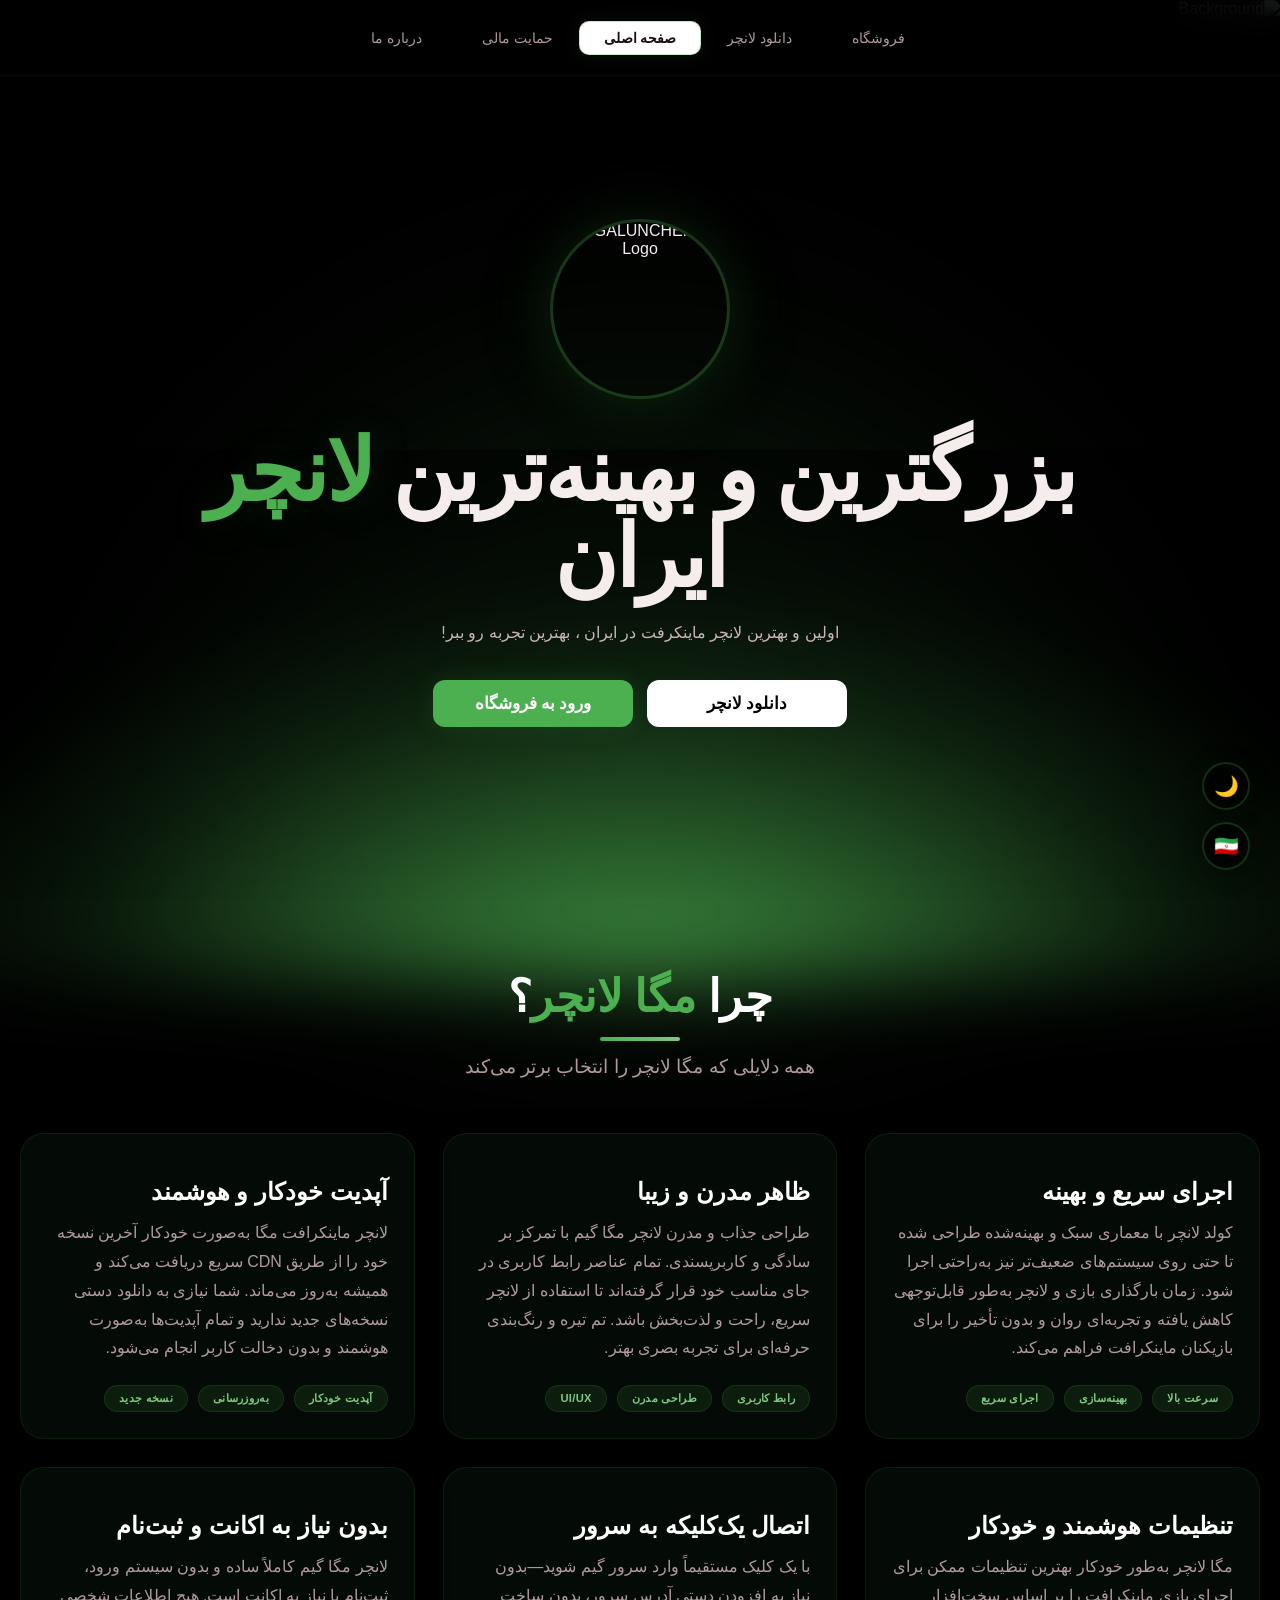
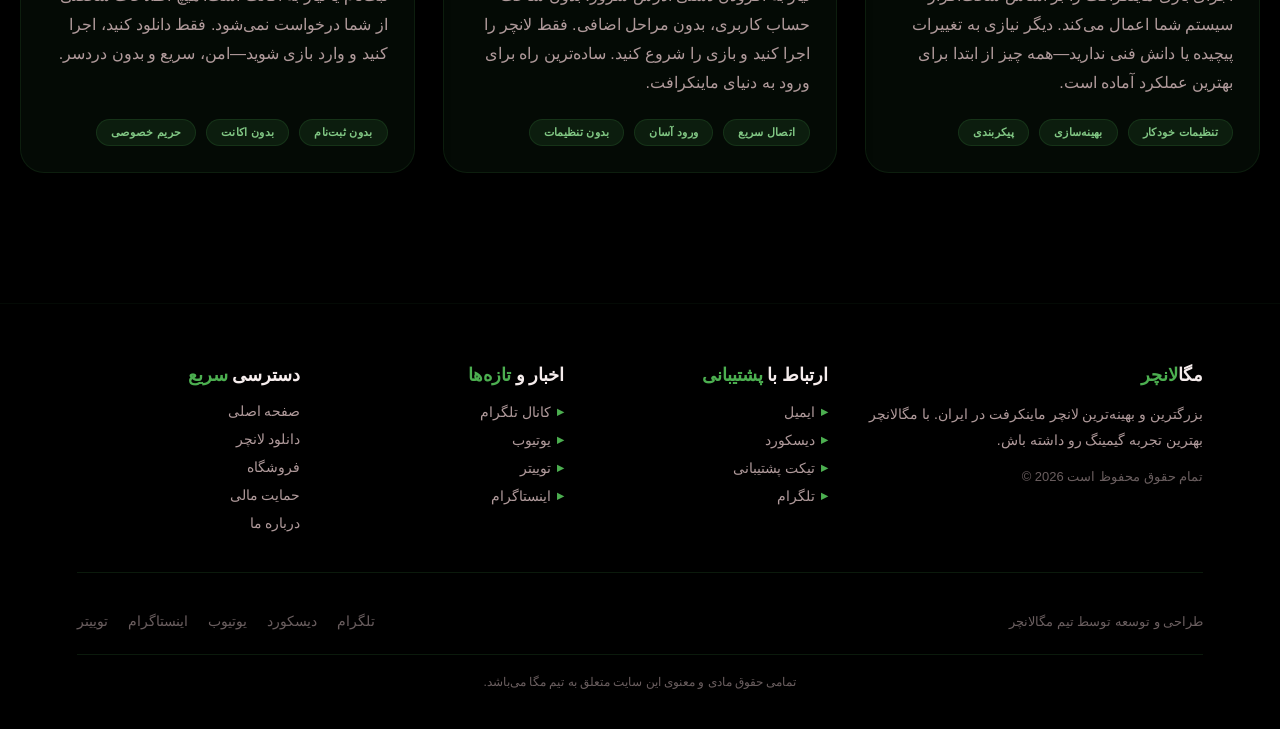
==== index.html @ af0147fc "Update index.html" ====
<!DOCTYPE html>
<html lang="fa" dir="rtl">
<head>
    <meta charset="UTF-8" />
    <meta name="viewport" content="width=device-width, initial-scale=1.0" />
    <title>MEGALUNCHER | بهترین لانچر ماینکرفت</title>
    
    <!-- Favicon -->
    <link rel="icon" href="https://uploadkon.ir/uploads/c79125_26MEGALOGO.jpg" type="image/jpeg" />
    <link rel="shortcut icon" href="https://uploadkon.ir/uploads/c79125_26MEGALOGO.jpg" type="image/jpeg" />

    <style>
        /* =========================================
           FONTS
        ========================================= */
        @font-face {
            font-family: "V1";
            src: url("./fonts/Vazirmatn-Black.ttf") format("truetype");
        }
        @font-face {
            font-family: "V2";
            src: url("./fonts/Vazirmatn-Regular.ttf") format("truetype");
        }
        @font-face {
            font-family: "V3";
            src: url("./fonts/Vazirmatn-Light.ttf") format("truetype");
        }
        @font-face {
            font-family: "V4";
            src: url("./fonts/Vazirmatn-SemiBold.ttf") format("truetype");
        }

        /* =========================================
           ROOT — سبز کم رنگ
        ========================================= */
        :root {
            --main: #4CAF50;
            --main-light: #81C784;
            --main-glow: rgba(76, 175, 80, 0.4);
            --main-dark: #388E3C;
            --bg: #000000;
            --text: #f5ecec;
            --muted: #b09a9b;
            --navbar-bg: rgba(0, 0, 0, .7);
            --modal-bg: rgba(0, 0, 0, 0.85);
            --modal-content-bg: rgba(0, 0, 0, 0.9);
            --card-bg: rgba(76, 175, 80, 0.08);
            --border-color: rgba(76, 175, 80, 0.15);
            --footer-border: rgba(76, 175, 80, 0.06);
            transition: background-color 0.5s ease, color 0.5s ease, border-color 0.5s ease;
        }

        /* =========================================
           تم روشن (Light Mode)
        ========================================= */
        body.light-mode {
            --main: #2E7D32;
            --main-light: #4CAF50;
            --main-glow: rgba(46, 125, 50, 0.2);
            --main-dark: #1B5E20;
            --bg: #f5f5f5;
            --text: #1a1a1a;
            --muted: #666666;
            --navbar-bg: rgba(255, 255, 255, 0.9);
            --modal-bg: rgba(255, 255, 255, 0.92);
            --modal-content-bg: rgba(255, 255, 255, 0.95);
            --card-bg: rgba(0, 0, 0, 0.05);
            --border-color: rgba(0, 0, 0, 0.15);
            --footer-border: rgba(0, 0, 0, 0.1);
            background-color: #f5f5f5;
        }
        body.light-mode .bg-image { opacity: 0.15; }
        body.light-mode .navbar { background: rgba(255, 255, 255, 0.9); border-bottom: 1px solid rgba(0, 0, 0, 0.1); }
        body.light-mode .navbar a { color: #333; }
        body.light-mode .navbar a:hover { color: #fff; background: #2E7D32; }
        body.light-mode .btn-home { background: #2E7D32; color: #fff; border-color: rgba(0, 0, 0, 0.2); }
        body.light-mode .btn-home:hover { background: #4CAF50; color: #fff; }
        body.light-mode .hero h1 { color: #1a1a1a; }
        body.light-mode .hero h1 span { color: #2E7D32; text-shadow: none; }
        body.light-mode .sub-slogan { color: #555; }
        body.light-mode .hero-btn.primary { background: #2E7D32; color: #fff; }
        body.light-mode .hero-btn.primary:hover { background: #4CAF50; }
        body.light-mode .hero-btn.secondary { background: #388E3C; color: #fff; }
        body.light-mode .hero-btn.secondary:hover { background: #4CAF50; }
        body.light-mode .modal-content { background: rgba(255, 255, 255, 0.95); border-color: rgba(0, 0, 0, 0.15); }
        body.light-mode .modal-close { color: #333; background: rgba(0, 0, 0, 0.05); border-color: rgba(0, 0, 0, 0.1); }
        body.light-mode .modal-close:hover { background: rgba(0, 0, 0, 0.1); color: #000; }
        body.light-mode .download-in-modal .download-title { color: #1a1a1a; }
        body.light-mode .download-in-modal .download-sub { color: #555; }
        body.light-mode .download-in-modal .btn-download { background: #2E7D32; color: #fff; border-color: rgba(0, 0, 0, 0.2); }
        body.light-mode .download-in-modal .btn-download svg { fill: #fff; }
        body.light-mode .download-in-modal .system-box { background: rgba(0, 0, 0, 0.05); border-color: rgba(0, 0, 0, 0.1); }
        body.light-mode .download-in-modal .system-box h3 { color: #1a1a1a; }
        body.light-mode .download-in-modal .system-box ul li { color: #555; border-color: rgba(0, 0, 0, 0.05); }
        body.light-mode .download-in-modal .system-box .label { color: #2E7D32; }
        body.light-mode .shop-modal .modal-content { background: rgba(255, 255, 255, 0.95); }
        body.light-mode .shop-modal .btn-back-home { background: #2E7D32; color: #fff; border-color: rgba(0, 0, 0, 0.2); }
        body.light-mode .shop-modal .btn-back-home:hover { background: #4CAF50; }
        body.light-mode .shop-modal .btn-back-home svg { fill: #fff; }
        body.light-mode .shop-in-modal .shop-header h1 { color: #1a1a1a; }
        body.light-mode .shop-in-modal .shop-header p { color: #555; }
        body.light-mode .shop-in-modal .product-card { background: rgba(0, 0, 0, 0.05); border-color: rgba(0, 0, 0, 0.1); }
        body.light-mode .shop-in-modal .product-card h2 { color: #1a1a1a; }
        body.light-mode .shop-in-modal .product-card p { color: #555; }
        body.light-mode .shop-in-modal .price strong { color: #1a1a1a; }
        body.light-mode .shop-in-modal .buy-btn { background: #2E7D32; color: #fff; }
        body.light-mode .shop-in-modal .buy-btn:hover { background: #4CAF50; }
        body.light-mode .footer { border-top-color: rgba(0, 0, 0, 0.1); }
        body.light-mode .footer-col h3 { color: #1a1a1a; }
        body.light-mode .footer-col p { color: #555; }
        body.light-mode .footer-col ul li a { color: #555; }
        body.light-mode .footer-col ul li a:hover { color: #000; }
        body.light-mode .footer-bottom p { color: #666; }
        body.light-mode .footer-social a { color: #666; }
        body.light-mode .footer-social a:hover { color: #2E7D32; }
        body.light-mode .footer-glow { opacity: 0.1; }
        body.light-mode .footer-glow::after { opacity: 0.1; }
        body.light-mode .footer-fade { display: none; }
        body.light-mode .shop-in-modal .product-tag { color: #2E7D32; background: rgba(0, 0, 0, 0.05); border-color: rgba(0, 0, 0, 0.1); }
        body.light-mode .shop-in-modal .badge { color: #2E7D32; border-color: rgba(0, 0, 0, 0.15); background: rgba(0, 0, 0, 0.05); }
        body.light-mode .shop-in-modal .badge-dot { background: #2E7D32; box-shadow: 0 0 20px rgba(46, 125, 50, 0.2); }
        body.light-mode .download-in-modal .system-box.minimum { border-right-color: rgba(0, 0, 0, 0.2); }
        body.light-mode .download-in-modal .system-box.recommended { border-left-color: #2E7D32; }
        body.light-mode .download-in-modal .system-box ul li::before { color: #2E7D32; }
        body.light-mode .download-in-modal .system-box.recommended::before { background: radial-gradient(circle at 70% 50%, rgba(46, 125, 50, 0.08) 0%, rgba(46, 125, 50, 0.03) 30%, transparent 70%); }
        body.light-mode .download-in-modal .system-box::before { background: radial-gradient(circle at 30% 50%, rgba(46, 125, 50, 0.06) 0%, rgba(46, 125, 50, 0.03) 30%, transparent 70%); }
        body.light-mode .download-in-modal .system-box::after { background: radial-gradient(circle at 50% 50%, rgba(46, 125, 50, 0.03) 0%, transparent 60%); }
        body.light-mode hr { border-top-color: rgba(0, 0, 0, 0.15) !important; }

        /* =========================================
           دکمه‌های دایره‌ای پایین سمت راست
        ========================================= */
        .floating-actions {
            position: fixed;
            bottom: 30px;
            right: 30px;
            z-index: 999;
            display: flex;
            flex-direction: column;
            gap: 12px;
            direction: ltr;
        }
        .floating-btn {
            width: 48px;
            height: 48px;
            border-radius: 50%;
            border: 2px solid rgba(76, 175, 80, 0.25);
            background: rgba(0, 0, 0, 0.75);
            backdrop-filter: blur(12px);
            color: #b09a9b;
            font-size: 20px;
            cursor: pointer;
            transition: all 0.3s ease;
            display: flex;
            align-items: center;
            justify-content: center;
            box-shadow: 0 4px 20px rgba(0, 0, 0, 0.4);
            position: relative;
        }
        .floating-btn:hover {
            transform: scale(1.12);
            border-color: var(--main);
            background: rgba(76, 175, 80, 0.15);
            color: #ffffff;
            box-shadow: 0 0 30px rgba(76, 175, 80, 0.2);
        }
        .floating-btn:active { transform: scale(0.92); }
        .floating-btn .tooltip {
            position: absolute;
            right: 58px;
            background: rgba(0, 0, 0, 0.85);
            backdrop-filter: blur(10px);
            color: #f5ecec;
            padding: 5px 14px;
            border-radius: 8px;
            font-size: 12px;
            font-family: "V2", Tahoma, Arial, sans-serif;
            white-space: nowrap;
            opacity: 0;
            pointer-events: none;
            transition: all 0.3s ease;
            border: 1px solid rgba(76, 175, 80, 0.15);
        }
        .floating-btn:hover .tooltip { opacity: 1; right: 62px; }
        .floating-btn .flag-icon { font-size: 20px; line-height: 1; }
        .floating-btn .theme-icon { font-size: 20px; line-height: 1; }

        body.light-mode .floating-btn {
            background: rgba(255, 255, 255, 0.85);
            border-color: rgba(0, 0, 0, 0.15);
            color: #333;
            box-shadow: 0 4px 20px rgba(0, 0, 0, 0.1);
        }
        body.light-mode .floating-btn:hover {
            background: rgba(0, 0, 0, 0.1);
            border-color: #2E7D32;
            color: #2E7D32;
        }
        body.light-mode .floating-btn .tooltip {
            background: rgba(255, 255, 255, 0.9);
            color: #1a1a1a;
            border-color: rgba(0, 0, 0, 0.1);
        }

        /* =========================================
           RESET
        ========================================= */
        * { box-sizing: border-box; margin: 0; padding: 0; }
        html { scroll-behavior: smooth; }

        /* =========================================
           BODY
        ========================================= */
        body {
            min-height: 100vh;
            overflow-x: hidden;
            background-color: #000000;
            color: var(--text);
            font-family: "V2", Tahoma, Arial, sans-serif;
            position: relative;
            transition: background-color 0.5s ease, color 0.5s ease;
        }

        /* =========================================
           BACKGROUND IMAGE
        ========================================= */
        .bg-image {
            position: fixed;
            top: 0;
            left: 0;
            width: 100vw;
            height: 100vh;
            z-index: -2;
            object-fit: cover;
            opacity: 0.40;
            animation: backgroundPulse 5s ease-in-out infinite;
            pointer-events: none;
            transition: opacity 0.5s ease;
        }
        @keyframes backgroundPulse {
            0% { opacity: 0.40; }
            50% { opacity: 0.52; }
            100% { opacity: 0.40; }
        }

        /* =========================================
           FOOTER GLOW
        ========================================= */
        .footer-glow {
            position: fixed;
            bottom: -80px;
            left: 50%;
            transform: translateX(-50%);
            width: 140vw;
            max-width: 1500px;
            height: 380px;
            background: radial-gradient(ellipse at 50% 100%,
                        rgba(76, 175, 80, 0.7) 0%,
                        rgba(76, 175, 80, 0.4) 30%,
                        rgba(56, 142, 60, 0.15) 55%,
                        transparent 80%);
            border-radius: 50% 50% 0 0 / 100% 100% 0 0;
            filter: blur(35px);
            pointer-events: none;
            z-index: -1;
            animation: pulseGlow 5s ease-in-out infinite alternate;
            transition: opacity 0.5s ease;
        }
        .footer-glow::after {
            content: '';
            position: absolute;
            bottom: 0;
            left: 50%;
            transform: translateX(-50%);
            width: 85%;
            height: 200%;
            background: radial-gradient(ellipse at 50% 100%,
                        rgba(76, 175, 80, 0.25) 0%,
                        transparent 70%);
            filter: blur(70px);
            border-radius: 50%;
            transition: opacity 0.5s ease;
        }
        @keyframes pulseGlow {
            0% { opacity: 0.25; transform: translateX(-50%) scale(0.9); filter: blur(35px); }
            100% { opacity: 0.65; transform: translateX(-50%) scale(1.08); filter: blur(30px); }
        }
        .footer-fade {
            position: fixed;
            bottom: 0;
            left: 0;
            right: 0;
            height: 50vh;
            background: linear-gradient(to top, rgba(0, 0, 0, 0) 0%, rgba(0, 0, 0, 0.5) 100%);
            pointer-events: none;
            z-index: -1;
            transition: opacity 0.5s ease;
        }

        /* =========================================
           NAVBAR
        ========================================= */
        .navbar {
            position: fixed;
            top: 0;
            left: 0;
            right: 0;
            z-index: 20;
            height: 76px;
            display: flex;
            align-items: center;
            justify-content: space-between;
            padding: 0 6%;
            background: rgba(0, 0, 0, .7);
            backdrop-filter: blur(18px);
            border-bottom: 1px solid rgba(76, 175, 80, .08);
            transition: background-color 0.5s ease, border-color 0.5s ease;
        }
        .nav-logo {
            display: flex;
            align-items: center;
            gap: 10px;
            flex: 0 0 auto;
        }
        .nav-logo img {
            height: 40px;
            width: 40px;
            border-radius: 50%;
            object-fit: cover;
            border: 2px solid rgba(76, 175, 80, 0.3);
        }
        .nav-logo span {
            color: #f5ecec;
            font-family: "V1", Tahoma, Arial, sans-serif;
            font-size: 18px;
            font-weight: 700;
            transition: color 0.5s ease;
        }
        .nav-logo span span { color: var(--main); }
        body.light-mode .nav-logo span { color: #1a1a1a; }

        .nav-left {
            display: flex;
            gap: 28px;
            align-items: center;
            flex: 1;
            justify-content: flex-end;
        }
        .nav-left a {
            color: #b09a9b;
            text-decoration: none;
            font-size: 14px;
            font-family: "V1", Tahoma, Arial, sans-serif;
            font-weight: 500;
            transition: .3s ease;
            padding: 8px 16px;
            border-radius: 10px;
            cursor: pointer;
        }
        .nav-left a:hover {
            color: #1a0f10;
            background: #ffffff;
            box-shadow: 0 0 25px rgba(76, 175, 80, .2);
        }
        .nav-center {
            display: flex;
            justify-content: center;
            flex: 0 1 auto;
            margin: 0 10px;
        }
        .btn-home {
            padding: 8px 24px;
            border-radius: 10px;
            background: #ffffff;
            border: 1px solid rgba(76, 175, 80, .3);
            color: #1a0f10;
            font-family: "V2", Tahoma, Arial, sans-serif;
            font-size: 14px;
            font-weight: 700;
            text-decoration: none;
            transition: .3s ease;
            box-shadow: 0 0 20px rgba(76, 175, 80, .1);
            cursor: pointer;
        }
        .btn-home:hover {
            box-shadow: 0 0 35px rgba(76, 175, 80, .25);
            background: #f5f0f0;
            transform: translateY(-1px);
        }
        .nav-right {
            display: flex;
            gap: 28px;
            align-items: center;
            flex: 1;
            justify-content: flex-start;
        }
        .nav-right a {
            color: #b09a9b;
            text-decoration: none;
            font-size: 14px;
            font-family: "V1", Tahoma, Arial, sans-serif;
            font-weight: 500;
            transition: .3s ease;
            padding: 8px 16px;
            border-radius: 10px;
            cursor: pointer;
        }
        .nav-right a:hover {
            color: #1a0f10;
            background: #ffffff;
            box-shadow: 0 0 25px rgba(76, 175, 80, .2);
        }

        /* =========================================
           HERO
        ========================================= */
        .hero {
            min-height: 100vh;
            display: flex;
            align-items: center;
            justify-content: center;
            text-align: center;
            padding: 125px 20px 80px;
            position: relative;
            z-index: 1;
        }
        .hero-content {
            max-width: 920px;
            animation: heroIn .9s ease both;
        }
        @keyframes heroIn {
            from { opacity: 0; transform: translateY(25px); }
            to { opacity: 1; transform: translateY(0); }
        }
        .hero-logo {
            display: block;
            margin: 0 auto 30px;
            width: 180px;
            height: 180px;
            border-radius: 50%;
            object-fit: cover;
            border: 3px solid rgba(76, 175, 80, 0.3);
            box-shadow: 0 0 60px rgba(76, 175, 80, 0.15), 0 0 120px rgba(76, 175, 80, 0.05);
            transition: transform 0.5s ease, box-shadow 0.5s ease, border-color 0.5s ease;
            background: transparent;
        }
        .hero-logo:hover {
            transform: scale(1.05);
            box-shadow: 0 0 80px rgba(76, 175, 80, 0.25), 0 0 150px rgba(76, 175, 80, 0.1);
            border-color: rgba(76, 175, 80, 0.6);
        }
        body.light-mode .hero-logo {
            border-color: rgba(46, 125, 50, 0.3);
            box-shadow: 0 0 60px rgba(46, 125, 50, 0.1), 0 0 120px rgba(46, 125, 50, 0.03);
        }
        body.light-mode .hero-logo:hover {
            border-color: rgba(46, 125, 50, 0.6);
            box-shadow: 0 0 80px rgba(46, 125, 50, 0.2), 0 0 150px rgba(46, 125, 50, 0.08);
        }
        .hero h1 {
            font-size: clamp(42px, 7vw, 86px);
            line-height: 1;
            font-weight: 900;
            letter-spacing: -2px;
            margin-bottom: 22px;
            font-family: "V1";
            color: #f5ecec;
            transition: color 0.5s ease;
        }
        .hero h1 span {
            color: var(--main);
            text-shadow: 0 0 45px rgba(76, 175, 80, .15);
            transition: color 0.5s ease, text-shadow 0.5s ease;
        }
        .sub-slogan {
            color: #c9b5b6;
            font-size: 16px;
            margin-bottom: 38px;
            font-family: "V2", Tahoma, Arial, sans-serif;
            transition: color 0.5s ease;
        }
        .hero-buttons {
            display: flex;
            justify-content: center;
            align-items: center;
            gap: 14px;
            margin-top: 5px;
            flex-wrap: wrap;
        }
        .hero-btn {
            display: inline-flex;
            align-items: center;
            justify-content: center;
            min-width: 200px;
            padding: 13px 25px;
            border-radius: 12px;
            text-decoration: none;
            font-family: "V1";
            font-size: 17px;
            font-weight: 600;
            transition: .3s ease;
            cursor: pointer;
            border: none;
        }
        .hero-btn:active { transform: scale(0.94); }
        .hero-btn.primary {
            background: #ffffff;
            color: #000000;
            transition: background 0.3s ease, color 0.3s ease;
        }
        .hero-btn.primary:hover {
            background: #f5f0f0;
            box-shadow: 0 8px 30px rgba(255, 255, 255, .15);
        }
        .hero-btn.secondary {
            background: var(--main);
            color: #ffffff;
            box-shadow: 0 0 25px rgba(76, 175, 80, .15);
            transition: background 0.3s ease, color 0.3s ease;
        }
        .hero-btn.secondary:hover {
            background: var(--main-light);
            box-shadow: 0 8px 35px rgba(76, 175, 80, .25);
        }

        /* ============================================================
           چرا مگا لانچر؟
        ============================================================ */
        .mega-reasons-section {
            padding: 70px 20px 90px;
            background: transparent;
            position: relative;
            z-index: 1;
        }
        .mega-reasons-container {
            max-width: 1280px;
            margin: 0 auto;
        }
        .mega-reasons-header {
            text-align: center;
            margin-bottom: 55px;
        }
        .mega-reasons-header h2 {
            font-size: 2.8rem;
            font-weight: 700;
            color: #ffffff;
            letter-spacing: -0.5px;
            font-family: "V1", Tahoma, Arial, sans-serif;
            transition: color 0.5s ease;
        }
        .mega-reasons-header h2 span {
            color: var(--main);
            transition: color 0.5s ease;
        }
        .mega-reasons-header h2::after {
            content: '';
            display: block;
            width: 80px;
            height: 4px;
            background: linear-gradient(90deg, var(--main), var(--main-light));
            margin: 14px auto 0;
            border-radius: 4px;
        }
        .mega-reasons-header p {
            font-size: 1.2rem;
            color: var(--muted);
            margin-top: 14px;
            font-family: "V2", Tahoma, Arial, sans-serif;
            transition: color 0.5s ease;
        }
        .mega-reasons-grid {
            display: grid;
            grid-template-columns: repeat(auto-fit, minmax(300px, 1fr));
            gap: 28px;
        }
        .reason-card {
            background: rgba(76, 175, 80, 0.06);
            border-radius: 24px;
            padding: 30px 26px 26px;
            box-shadow: 0 12px 30px rgba(0, 0, 0, 0.6);
            border: 1px solid rgba(76, 175, 80, 0.12);
            transition: transform 0.25s ease, box-shadow 0.3s ease, border-color 0.3s ease, background 0.5s ease;
            display: flex;
            flex-direction: column;
            backdrop-filter: blur(10px);
        }
        .reason-card:hover {
            transform: translateY(-8px);
            box-shadow: 0 20px 44px rgba(0, 0, 0, 0.8);
            border-color: var(--main);
        }
        .card-icon {
            font-size: 2.8rem;
            margin-bottom: 6px;
            display: inline-block;
        }
        .reason-card h3 {
            font-size: 1.5rem;
            font-weight: 700;
            color: #ffffff;
            margin: 6px 0 12px;
            line-height: 1.3;
            font-family: "V1", Tahoma, Arial, sans-serif;
            transition: color 0.5s ease;
        }
        .reason-card h3 span {
            color: var(--main);
            transition: color 0.5s ease;
        }
        .reason-card p {
            font-size: 1rem;
            line-height: 1.8;
            color: var(--muted);
            margin-bottom: 18px;
            flex: 1;
            font-family: "V2", Tahoma, Arial, sans-serif;
            transition: color 0.5s ease;
        }
        .card-tags {
            display: flex;
            flex-wrap: wrap;
            gap: 10px;
            margin-top: 4px;
        }
        .card-tags span {
            background: rgba(76, 175, 80, 0.12);
            color: var(--main-light);
            font-size: 0.7rem;
            font-weight: 600;
            padding: 6px 14px;
            border-radius: 40px;
            letter-spacing: 0.3px;
            border: 1px solid rgba(76, 175, 80, 0.15);
            text-transform: uppercase;
            font-family: "V2", Tahoma, Arial, sans-serif;
            transition: background 0.5s ease, color 0.5s ease, border-color 0.5s ease;
        }
        body.light-mode .reason-card {
            background: rgba(0, 0, 0, 0.05);
            border-color: rgba(0, 0, 0, 0.1);
        }
        body.light-mode .reason-card h3 { color: #1a1a1a; }
        body.light-mode .reason-card p { color: #555; }
        body.light-mode .mega-reasons-header h2 { color: #1a1a1a; }
        body.light-mode .card-tags span {
            background: rgba(0, 0, 0, 0.08);
            color: #333;
            border-color: rgba(0, 0, 0, 0.1);
        }

        /* =========================================
           مودال دانلود
        ========================================= */
        .modal-overlay {
            display: none;
            position: fixed;
            top: 0;
            left: 0;
            right: 0;
            bottom: 0;
            background: rgba(0, 0, 0, 0.85);
            backdrop-filter: blur(12px);
            z-index: 100;
            align-items: center;
            justify-content: center;
            padding: 20px;
            animation: modalFade .3s ease;
            transition: background 0.5s ease;
        }
        .modal-overlay.active { display: flex; }
        @keyframes modalFade {
            from { opacity: 0; transform: scale(0.95); }
            to { opacity: 1; transform: scale(1); }
        }
        .modal-content {
            background: rgba(0, 0, 0, 0.9);
            border: 1px solid rgba(76, 175, 80, 0.15);
            border-radius: 24px;
            max-width: 900px;
            width: 100%;
            max-height: 90vh;
            overflow-y: auto;
            padding: 40px 35px 45px;
            position: relative;
            box-shadow: 0 30px 80px rgba(0, 0, 0, 0.8);
            transition: background 0.5s ease, border-color 0.5s ease;
        }
        .modal-content::-webkit-scrollbar { width: 4px; }
        .modal-content::-webkit-scrollbar-track { background: transparent; }
        .modal-content::-webkit-scrollbar-thumb { background: var(--main); border-radius: 10px; }
        .modal-close {
            position: absolute;
            top: 16px;
            left: 20px;
            background: rgba(76, 175, 80, 0.08);
            border: 1px solid rgba(76, 175, 80, 0.12);
            border-radius: 50%;
            width: 42px;
            height: 42px;
            display: flex;
            align-items: center;
            justify-content: center;
            cursor: pointer;
            transition: all 0.2s ease;
            color: #c9b5b6;
            font-size: 22px;
            font-family: "V1", Tahoma, Arial, sans-serif;
        }
        .modal-close:hover {
            background: rgba(76, 175, 80, 0.15);
            border-color: rgba(76, 175, 80, 0.3);
            color: #ffffff;
            transform: rotate(90deg);
        }
        .modal-close:active { transform: scale(0.9) rotate(90deg); }

        /* =========================================
           محتوای مودال دانلود
        ========================================= */
        .download-in-modal {
            width: 100%;
            display: flex;
            flex-direction: column;
            align-items: center;
            justify-content: center;
        }
        .download-in-modal .download-title {
            font-size: clamp(28px, 3.5vw, 44px);
            font-weight: 800;
            margin-bottom: 12px;
            font-family: "V1";
            color: #f5ecec;
            text-align: center;
            transition: color 0.5s ease;
        }
        .download-in-modal .download-title span {
            color: var(--main);
            transition: color 0.5s ease;
        }
        .download-in-modal .download-sub {
            color: #c9b5b6;
            font-size: 15px;
            margin-bottom: 35px;
            font-family: "V2", Tahoma, Arial, sans-serif;
            text-align: center;
            transition: color 0.5s ease;
        }
        .download-in-modal .download-btn-wrap { margin-bottom: 45px; }
        .download-in-modal .btn-download {
            display: inline-flex;
            align-items: center;
            gap: 12px;
            padding: 14px 42px;
            border-radius: 14px;
            background: #ffffff;
            border: 2px solid rgba(76, 175, 80, 0.3);
            color: #1a0f10;
            font-family: "V1";
            font-size: 17px;
            font-weight: 700;
            text-decoration: none;
            cursor: pointer;
            transition: all 0.15s ease;
            box-shadow: 0 0 40px rgba(76, 175, 80, 0.15);
        }
        .download-in-modal .btn-download:active {
            transform: scale(0.94);
            background: #e8e0e0;
            box-shadow: 0 0 20px rgba(76, 175, 80, 0.05);
        }
        .download-in-modal .btn-download svg {
            width: 20px;
            height: 20px;
            fill: #1a0f10;
            transition: fill 0.5s ease;
        }
        .download-in-modal .systems-grid {
            display: grid;
            grid-template-columns: 1fr 1fr;
            gap: 20px;
            width: 100%;
            max-width: 800px;
        }
        .download-in-modal .system-box {
            background: rgba(76, 175, 80, 0.04);
            border: 1px solid rgba(76, 175, 80, 0.1);
            border-radius: 16px;
            padding: 24px 22px;
            backdrop-filter: blur(10px);
            cursor: default;
            transition: all 0.15s ease, background 0.5s ease, border-color 0.5s ease;
            position: relative;
            overflow: hidden;
        }
        .download-in-modal .system-box::before {
            content: '';
            position: absolute;
            top: -50%;
            left: -50%;
            width: 200%;
            height: 200%;
            background: radial-gradient(circle at 30% 50%,
                        rgba(76, 175, 80, 0.08) 0%,
                        rgba(76, 175, 80, 0.04) 30%,
                        transparent 70%);
            pointer-events: none;
            animation: lightSweep 8s ease-in-out infinite alternate;
            transition: background 0.5s ease;
        }
        .download-in-modal .system-box.recommended::before {
            background: radial-gradient(circle at 70% 50%,
                        rgba(76, 175, 80, 0.12) 0%,
                        rgba(76, 175, 80, 0.05) 30%,
                        transparent 70%);
            animation: lightSweep2 8s ease-in-out infinite alternate;
        }
        @keyframes lightSweep {
            0% { transform: translateX(-10%) translateY(-10%) scale(1); opacity: 0.5; }
            50% { transform: translateX(10%) translateY(5%) scale(1.2); opacity: 1; }
            100% { transform: translateX(-5%) translateY(-5%) scale(0.9); opacity: 0.6; }
        }
        @keyframes lightSweep2 {
            0% { transform: translateX(10%) translateY(-10%) scale(1); opacity: 0.4; }
            50% { transform: translateX(-10%) translateY(5%) scale(1.3); opacity: 1; }
            100% { transform: translateX(5%) translateY(-5%) scale(0.9); opacity: 0.5; }
        }
        .download-in-modal .system-box::after {
            content: '';
            position: absolute;
            top: -100%;
            left: -100%;
            width: 300%;
            height: 300%;
            background: radial-gradient(circle at 50% 50%,
                        rgba(76, 175, 80, 0.03) 0%,
                        transparent 60%);
            pointer-events: none;
            animation: glowOrbit 12s linear infinite;
            transition: background 0.5s ease;
        }
        @keyframes glowOrbit {
            0% { transform: rotate(0deg) scale(1); }
            50% { transform: rotate(180deg) scale(1.1); }
            100% { transform: rotate(360deg) scale(1); }
        }
        .download-in-modal .system-box:active { transform: scale(0.98); }
        .download-in-modal .system-box.minimum {
            border-right: 3px solid rgba(76, 175, 80, 0.3);
        }
        .download-in-modal .system-box.recommended {
            border-left: 3px solid var(--main);
        }
        .download-in-modal .system-box h3 {
            font-size: 16px;
            font-weight: 700;
            margin-bottom: 12px;
            color: #f0e6e6;
            font-family: "V1";
            position: relative;
            z-index: 1;
            transition: color 0.5s ease;
        }
        .download-in-modal .system-box h3 span {
            color: var(--main);
            transition: color 0.5s ease;
        }
        .download-in-modal .system-box ul {
            list-style: none;
            padding: 0;
            margin: 0;
            position: relative;
            z-index: 1;
        }
        .download-in-modal .system-box ul li {
            color: #c9b5b6;
            font-size: 13px;
            padding: 5px 0;
            border-bottom: 1px solid rgba(76, 175, 80, 0.05);
            font-family: "V2", Tahoma, Arial, sans-serif;
            display: flex;
            align-items: center;
            gap: 8px;
            transition: color 0.5s ease, border-color 0.5s ease;
        }
        .download-in-modal .system-box ul li:last-child { border-bottom: none; }
        .download-in-modal .system-box ul li::before {
            content: "•";
            color: var(--main);
            font-size: 16px;
            transition: color 0.5s ease;
        }
        .download-in-modal .system-box .label {
            font-size: 11px;
            color: var(--main);
            font-weight: 600;
            letter-spacing: 1px;
            margin-bottom: 6px;
            display: block;
            position: relative;
            z-index: 1;
            transition: color 0.5s ease;
        }

        /* =========================================
           مودال فروشگاه (تمام صفحه)
        ========================================= */
        .shop-modal .modal-overlay {
            background: rgba(0, 0, 0, 0.94);
            backdrop-filter: blur(20px);
            padding: 0;
        }
        .shop-modal .modal-content {
            max-width: 100%;
            width: 100%;
            height: 100vh;
            max-height: 100vh;
            border-radius: 0;
            border: none;
            background: rgba(0, 0, 0, 0.96);
            padding: 30px 6% 40px;
            display: flex;
            flex-direction: column;
            align-items: center;
            justify-content: center;
            box-shadow: none;
            overflow-y: auto;
            transition: background 0.5s ease;
        }
        .shop-modal .modal-content::-webkit-scrollbar { width: 4px; }
        .shop-modal .modal-content::-webkit-scrollbar-track { background: transparent; }
        .shop-modal .modal-content::-webkit-scrollbar-thumb { background: var(--main); border-radius: 10px; }
        .shop-modal .btn-back-home {
            position: fixed;
            top: 24px;
            right: 24px;
            z-index: 110;
            display: inline-flex;
            align-items: center;
            justify-content: center;
            gap: 8px;
            padding: 10px 28px;
            border-radius: 12px;
            background: #ffffff;
            border: 1px solid rgba(76, 175, 80, 0.2);
            color: #1a0f10;
            font-family: "V2", Tahoma, Arial, sans-serif;
            font-size: 14px;
            font-weight: 600;
            text-decoration: none;
            cursor: pointer;
            transition: all 0.25s ease;
            box-shadow: 0 4px 25px rgba(0, 0, 0, 0.3);
        }
        .shop-modal .btn-back-home:hover {
            transform: translateY(-2px);
            background: #f5f0f0;
            box-shadow: 0 8px 35px rgba(76, 175, 80, 0.2);
        }
        .shop-modal .btn-back-home:active { transform: scale(0.95); }
        .shop-modal .btn-back-home svg {
            width: 18px;
            height: 18px;
            fill: #1a0f10;
            transition: fill 0.5s ease;
        }
        .shop-in-modal {
            width: 100%;
            max-width: 1200px;
            display: flex;
            flex-direction: column;
            align-items: center;
            justify-content: center;
            margin: 0 auto;
            padding-top: 20px;
        }
        .shop-in-modal .shop-header {
            text-align: center;
            margin-bottom: 50px;
            width: 100%;
        }
        .shop-in-modal .shop-header .badge {
            display: inline-flex;
            align-items: center;
            gap: 8px;
            padding: 8px 20px;
            border: 1px solid rgba(76, 175, 80, 0.25);
            background: rgba(76, 175, 80, 0.08);
            border-radius: 999px;
            color: var(--main-light);
            font-family: "V2", Tahoma, Arial, sans-serif;
            font-size: 12px;
            margin-bottom: 20px;
            box-shadow: 0 0 40px rgba(76, 175, 80, 0.05);
            animation: badgeFloat 3s ease-in-out infinite;
            transition: color 0.5s ease, border-color 0.5s ease, background 0.5s ease;
        }
        .shop-in-modal .shop-header .badge-dot {
            width: 7px;
            height: 7px;
            border-radius: 50%;
            background: var(--main);
            box-shadow: 0 0 20px var(--main);
            animation: dotPulse 1.6s infinite;
            transition: background 0.5s ease, box-shadow 0.5s ease;
        }
        @keyframes badgeFloat {
            0%, 100% { transform: translateY(0); }
            50% { transform: translateY(-3px); }
        }
        @keyframes dotPulse {
            50% { opacity: .35; transform: scale(.65); }
        }
        .shop-in-modal .shop-header h1 {
            font-family: "V1", Tahoma, Arial, sans-serif;
            font-size: clamp(40px, 6vw, 72px);
            font-weight: 900;
            line-height: 1.2;
            margin-bottom: 12px;
            letter-spacing: -1px;
            transition: color 0.5s ease;
        }
        .shop-in-modal .shop-header h1 span {
            color: var(--main);
            text-shadow: 0 0 60px rgba(76, 175, 80, 0.2);
            transition: color 0.5s ease, text-shadow 0.5s ease;
        }
        .shop-in-modal .shop-header p {
            color: var(--muted);
            font-family: "V2", Tahoma, Arial, sans-serif;
            font-size: 15px;
            line-height: 2;
            transition: color 0.5s ease;
        }
        .shop-in-modal .products {
            display: grid;
            grid-template-columns: repeat(3, 1fr);
            gap: 30px;
            width: 100%;
            max-width: 1200px;
        }
        .shop-in-modal .product-card {
            position: relative;
            width: 100%;
            padding: 12px;
            overflow: hidden;
            border-radius: 28px;
            background: linear-gradient(145deg, rgba(76, 175, 80, 0.08), rgba(10, 7, 8, 0.98) 50%);
            border: 1px solid rgba(76, 175, 80, 0.12);
            box-shadow: 0 30px 80px rgba(0, 0, 0, 0.5);
            transform-style: preserve-3d;
            transition: transform .5s cubic-bezier(.2, .8, .2, 1),
                border-color .4s ease,
                box-shadow .4s ease,
                background 0.5s ease;
            animation: cardIn .9s .25s cubic-bezier(.2, .8, .2, 1) both;
        }
        .shop-in-modal .product-card:nth-child(2) { animation-delay: .35s; }
        .shop-in-modal .product-card:nth-child(3) { animation-delay: .45s; }
        @keyframes cardIn {
            from { opacity: 0; transform: translateY(45px) rotateX(6deg) scale(.95); }
            to { opacity: 1; transform: translateY(0) rotateX(0) scale(1); }
        }
        .shop-in-modal .product-card::before {
            content: "";
            position: absolute;
            width: 300px;
            height: 300px;
            top: -140px;
            right: -140px;
            border-radius: 50%;
            background: radial-gradient(circle, rgba(76, 175, 80, 0.2), transparent 70%);
            filter: blur(40px);
            opacity: .2;
            transition: .6s ease, background 0.5s ease;
        }
        .shop-in-modal .product-card::after {
            content: "";
            position: absolute;
            top: 0;
            left: -120%;
            width: 70%;
            height: 100%;
            background: linear-gradient(90deg, transparent, rgba(76, 175, 80, 0.05), transparent);
            transform: skewX(-18deg);
            transition: left .9s ease;
            pointer-events: none;
        }
        .shop-in-modal .product-card:hover {
            transform: translateY(-16px) rotateX(2deg) rotateY(-1deg);
            border-color: rgba(76, 175, 80, 0.5);
            box-shadow: 0 50px 120px rgba(0, 0, 0, 0.7),
                0 0 80px rgba(76, 175, 80, 0.08);
        }
        .shop-in-modal .product-card:hover::after { left: 140%; }
        .shop-in-modal .product-card:hover::before { opacity: .7; transform: scale(1.6); }
        .shop-in-modal .product-image {
            position: relative;
            width: 100%;
            height: 220px;
            overflow: hidden;
            border-radius: 20px;
            background: #151011;
            border: 1px solid rgba(76, 175, 80, 0.08);
        }
        .shop-in-modal .product-image::before {
            content: "";
            position: absolute;
            inset: 0;
            z-index: 2;
            pointer-events: none;
            background: linear-gradient(to bottom, transparent 50%, rgba(0, 0, 0, 0.6));
        }
        .shop-in-modal .product-image::after {
            content: "";
            position: absolute;
            top: 0;
            left: -100%;
            width: 45%;
            height: 100%;
            background: linear-gradient(90deg, transparent, rgba(76, 175, 80, 0.08), transparent);
            transform: skewX(-20deg);
            transition: .7s ease;
            z-index: 3;
        }
        .shop-in-modal .product-card:hover .product-image::after { left: 150%; }
        .shop-in-modal .product-image img {
            width: 100%;
            height: 100%;
            display: block;
            object-fit: cover;
            transition: transform .8s cubic-bezier(.2, .8, .2, 1),
                filter .5s ease;
        }
        .shop-in-modal .product-card:hover .product-image img {
            transform: scale(1.08);
            filter: brightness(1.05) saturate(1.1);
        }
        .shop-in-modal .product-tag {
            display: inline-flex;
            align-items: center;
            color: var(--main-light);
            background: rgba(76, 175, 80, 0.08);
            border: 1px solid rgba(76, 175, 80, 0.15);
            padding: 6px 14px;
            border-radius: 8px;
            font-family: "V2", Tahoma, Arial, sans-serif;
            font-size: 11px;
            margin-bottom: 14px;
            transition: .3s ease, color 0.5s ease, background 0.5s ease, border-color 0.5s ease;
        }
        .shop-in-modal .product-card:hover .product-tag {
            background: rgba(76, 175, 80, 0.15);
            border-color: rgba(76, 175, 80, 0.25);
        }
        .shop-in-modal .product-info {
            position: relative;
            z-index: 5;
            padding: 22px 12px 10px;
        }
        .shop-in-modal .product-info h2 {
            font-family: "V1", Tahoma, Arial, sans-serif;
            font-size: 26px;
            font-weight: 900;
            margin-bottom: 10px;
            transition: color 0.5s ease;
        }
        .shop-in-modal .product-info h2 span {
            color: var(--main);
            transition: .3s ease, color 0.5s ease;
        }
        .shop-in-modal .product-card:hover .product-info h2 span {
            text-shadow: 0 0 40px rgba(76, 175, 80, 0.3);
        }
        .shop-in-modal .product-info p {
            color: var(--muted);
            font-family: "V2", Tahoma, Arial, sans-serif;
            font-size: 14px;
            line-height: 2;
            min-height: 56px;
            transition: color 0.5s ease;
        }
        .shop-in-modal .product-bottom {
            display: flex;
            align-items: center;
            justify-content: space-between;
            gap: 15px;
            margin-top: 22px;
            padding-top: 18px;
            border-top: 1px solid rgba(76, 175, 80, 0.08);
            transition: border-color 0.5s ease;
        }
        .shop-in-modal .price {
            display: flex;
            flex-direction: column;
            gap: 2px;
        }
        .shop-in-modal .price small {
            color: #806e70;
            font-family: "V2", Tahoma, Arial, sans-serif;
            font-size: 11px;
            transition: color 0.5s ease;
        }
        .shop-in-modal .price strong {
            color: #f0dcdc;
            font-family: "V4", Tahoma, Arial, sans-serif;
            font-size: 24px;
            font-weight: 600;
            transition: color 0.5s ease;
        }
        .shop-in-modal .buy-btn {
            position: relative;
            overflow: hidden;
            border: none;
            cursor: pointer;
            padding: 13px 30px;
            border-radius: 12px;
            background: var(--main);
            color: #ffffff;
            font-family: "V4", Tahoma, Arial, sans-serif;
            font-size: 15px;
            font-weight: 600;
            transition: transform .25s ease,
                background .25s ease,
                box-shadow .25s ease;
            box-shadow: 0 0 30px rgba(76, 175, 80, 0.15);
        }
        .shop-in-modal .buy-btn::before {
            content: "";
            position: absolute;
            top: 0;
            left: -120%;
            width: 70%;
            height: 100%;
            background: linear-gradient(90deg, transparent, rgba(255, 255, 255, 0.2), transparent);
            transform: skewX(-20deg);
            transition: .65s ease;
        }
        .shop-in-modal .buy-btn:hover {
            transform: translateY(-3px);
            background: var(--main-light);
            box-shadow: 0 12px 40px rgba(76, 175, 80, 0.3);
        }
        .shop-in-modal .buy-btn:hover::before { left: 150%; }
        .shop-in-modal .buy-btn:active { transform: scale(.96); }

        /* =========================================
           مودال درباره ما
        ========================================= */
        .about-modal .modal-content {
            max-width: 750px;
            padding: 45px 40px 50px;
        }
        .about-in-modal {
            width: 100%;
            display: flex;
            flex-direction: column;
            align-items: center;
        }
        .about-in-modal .about-logo {
            width: 110px;
            height: 110px;
            border-radius: 50%;
            object-fit: cover;
            border: 3px solid rgba(76, 175, 80, 0.3);
            box-shadow: 0 0 50px rgba(76, 175, 80, 0.15);
            margin-bottom: 20px;
            background: transparent;
        }
        .about-in-modal h2 {
            font-family: "V1", Tahoma, Arial, sans-serif;
            font-size: 32px;
            font-weight: 800;
            color: #f5ecec;
            margin-bottom: 8px;
            transition: color 0.5s ease;
        }
        .about-in-modal h2 span {
            color: var(--main);
            transition: color 0.5s ease;
        }
        .about-in-modal .about-sub {
            color: var(--muted);
            font-size: 14px;
            font-family: "V2", Tahoma, Arial, sans-serif;
            margin-bottom: 28px;
            text-align: center;
            transition: color 0.5s ease;
        }
        .about-in-modal .about-text {
            color: var(--muted);
            font-size: 15px;
            line-height: 2.2;
            font-family: "V2", Tahoma, Arial, sans-serif;
            text-align: justify;
            margin-bottom: 30px;
            padding: 0 6px;
            transition: color 0.5s ease;
        }
        .about-in-modal .about-text strong {
            color: var(--main-light);
            font-family: "V4", Tahoma, Arial, sans-serif;
            transition: color 0.5s ease;
        }
        .about-in-modal .contact-grid {
            display: grid;
            grid-template-columns: 1fr 1fr;
            gap: 14px 28px;
            width: 100%;
            max-width: 500px;
            margin: 0 auto 10px;
            padding: 18px 20px;
            background: rgba(76, 175, 80, 0.04);
            border-radius: 18px;
            border: 1px solid rgba(76, 175, 80, 0.08);
            transition: background 0.5s ease, border-color 0.5s ease;
        }
        .about-in-modal .contact-item {
            display: flex;
            align-items: center;
            gap: 10px;
            color: var(--muted);
            font-family: "V2", Tahoma, Arial, sans-serif;
            font-size: 14px;
            padding: 6px 0;
            transition: color 0.5s ease;
        }
        .about-in-modal .contact-item .icon-box {
            display: flex;
            align-items: center;
            justify-content: center;
            width: 32px;
            height: 32px;
            min-width: 32px;
            border-radius: 50%;
            background: rgba(76, 175, 80, 0.1);
            border: 1px solid rgba(76, 175, 80, 0.15);
            color: var(--main-light);
            font-size: 15px;
            font-family: "V1", Tahoma, Arial, sans-serif;
            font-weight: 700;
            transition: background 0.5s ease, border-color 0.5s ease, color 0.5s ease;
        }
        .about-in-modal .contact-item a {
            color: var(--muted);
            text-decoration: none;
            transition: color 0.3s ease;
        }
        .about-in-modal .contact-item a:hover {
            color: var(--main-light);
        }
        body.light-mode .about-in-modal h2 { color: #1a1a1a; }
        body.light-mode .about-in-modal .about-sub { color: #555; }
        body.light-mode .about-in-modal .about-text { color: #444; }
        body.light-mode .about-in-modal .about-text strong { color: #2E7D32; }
        body.light-mode .about-in-modal .contact-grid {
            background: rgba(0, 0, 0, 0.04);
            border-color: rgba(0, 0, 0, 0.08);
        }
        body.light-mode .about-in-modal .contact-item { color: #555; }
        body.light-mode .about-in-modal .contact-item .icon-box {
            background: rgba(0, 0, 0, 0.06);
            border-color: rgba(0, 0, 0, 0.12);
            color: #2E7D32;
        }
        body.light-mode .about-in-modal .contact-item a { color: #555; }
        body.light-mode .about-in-modal .contact-item a:hover { color: #2E7D32; }

        /* =========================================
           فوتر
        ========================================= */
        .footer {
            position: relative;
            z-index: 1;
            border-top: 1px solid rgba(76, 175, 80, 0.06);
            padding: 60px 6% 40px;
            margin-top: 40px;
            transition: border-color 0.5s ease;
        }
        .footer-grid {
            display: grid;
            grid-template-columns: 1.5fr 1fr 1fr 1fr;
            gap: 40px;
            max-width: 1300px;
            margin: 0 auto;
        }
        .footer-col h3 {
            font-family: "V1";
            font-size: 18px;
            font-weight: 700;
            color: #f5ecec;
            margin-bottom: 16px;
            transition: color 0.5s ease;
        }
        .footer-col h3 span {
            color: var(--main);
            transition: color 0.5s ease;
        }
        .footer-col p {
            color: #b09a9b;
            font-size: 14px;
            line-height: 1.8;
            font-family: "V2", Tahoma, Arial, sans-serif;
            transition: color 0.5s ease;
        }
        .footer-col .brand-desc { margin-top: 10px; }
        .footer-col ul {
            list-style: none;
            padding: 0;
            margin: 0;
        }
        .footer-col ul li { margin-bottom: 10px; }
        .footer-col ul li a {
            color: #b09a9b;
            text-decoration: none;
            font-size: 14px;
            font-family: "V2", Tahoma, Arial, sans-serif;
            transition: .3s ease, color 0.5s ease;
            display: inline-flex;
            align-items: center;
            gap: 6px;
        }
        .footer-col ul li a:hover { color: #ffffff; }
        .footer-col ul li a .icon {
            color: var(--main);
            font-size: 13px;
            font-weight: 700;
            transition: color 0.5s ease;
        }
        .footer-bottom {
            display: flex;
            justify-content: space-between;
            align-items: center;
            flex-wrap: wrap;
            gap: 15px;
            max-width: 1300px;
            margin-left: auto;
            margin-right: auto;
            padding-top: 10px;
        }
        .footer-bottom p {
            color: #6a5e5f;
            font-size: 13px;
            font-family: "V2", Tahoma, Arial, sans-serif;
            transition: color 0.5s ease;
        }
        .footer-social {
            display: flex;
            gap: 20px;
        }
        .footer-social a {
            color: #6a5e5f;
            text-decoration: none;
            font-size: 14px;
            font-family: "V2", Tahoma, Arial, sans-serif;
            transition: .3s ease, color 0.5s ease;
        }
        .footer-social a:hover { color: var(--main); }
        hr {
            border: none;
            border-top: 1px solid rgba(76, 175, 80, 0.15);
            max-width: 1300px;
            transition: border-color 0.5s ease;
        }

        /* =========================================
           RESPONSIVE
        ========================================= */
        @media (max-width: 1024px) {
            .shop-in-modal .products { grid-template-columns: repeat(2, 1fr); gap: 25px; }
        }
        @media (max-width: 850px) {
            .navbar { padding: 0 3%; height: 68px; }
            .nav-logo img { height: 32px; width: 32px; }
            .nav-logo span { font-size: 14px; }
            .nav-left, .nav-right { gap: 14px; }
            .nav-left a, .nav-right a { font-size: 12px; padding: 6px 12px; }
            .btn-home { padding: 6px 16px; font-size: 12px; }
            .hero-logo { width: 140px; height: 140px; }
            .footer-glow { height: 280px; width: 120vw; }
            .modal-content { padding: 30px 20px 35px; margin: 10px; }
            .download-in-modal .systems-grid { gap: 16px; }
            .download-in-modal .system-box { padding: 20px 16px; }
            .footer-grid { grid-template-columns: 1fr 1fr; gap: 30px; }
            .shop-modal .modal-content { padding: 80px 20px 40px; }
            .shop-modal .btn-back-home { top: 18px; right: 18px; padding: 8px 20px; font-size: 13px; }
            .shop-in-modal .product-image { height: 200px; }
            .shop-in-modal .shop-header h1 { font-size: 40px; }
            .shop-in-modal .products { grid-template-columns: 1fr 1fr; gap: 20px; }
            .floating-btn { width: 42px; height: 42px; font-size: 17px; }
            .floating-btn .tooltip { font-size: 11px; padding: 4px 12px; right: 50px; }
            .floating-btn:hover .tooltip { right: 54px; }
            .floating-actions { bottom: 20px; right: 20px; gap: 10px; }
            .mega-reasons-header h2 { font-size: 2.2rem; }
            .mega-reasons-grid { grid-template-columns: repeat(2, 1fr); gap: 20px; }
            .about-in-modal .contact-grid { grid-template-columns: 1fr; gap: 8px; }
        }
        @media (max-width: 650px) {
            .navbar { padding: 0 4%; height: 60px; }
            .nav-logo img { height: 28px; width: 28px; }
            .nav-logo span { font-size: 12px; }
            .nav-left { gap: 6px; }
            .nav-right { gap: 6px; }
            .nav-left a, .nav-right a { font-size: 10px; padding: 4px 8px; }
            .btn-home { padding: 5px 12px; font-size: 10px; }
            .hero-logo { width: 120px; height: 120px; margin-bottom: 20px; }
            .hero { padding: 100px 16px 60px; }
            .hero h1 { font-size: 32px; letter-spacing: 0; }
            .sub-slogan { font-size: 13px; padding: 0 10px; }
            .hero-buttons { gap: 10px; }
            .hero-btn { min-width: 135px; padding: 12px 18px; font-size: 13px; }
            .modal-content { padding: 25px 16px 30px; border-radius: 18px; max-height: 95vh; }
            .modal-close { top: 12px; left: 14px; width: 36px; height: 36px; font-size: 18px; }
            .download-in-modal .systems-grid { grid-template-columns: 1fr; gap: 14px; }
            .download-in-modal .system-box.minimum { border-right: none; border-bottom: 3px solid rgba(76, 175, 80, 0.3); }
            .download-in-modal .system-box.recommended { border-left: none; border-bottom: 3px solid var(--main); }
            .download-in-modal .btn-download { padding: 12px 28px; font-size: 15px; }
            .download-in-modal .download-title { font-size: 24px; }
            .download-in-modal .download-sub { font-size: 13px; margin-bottom: 25px; }
            .footer-glow { height: 200px; width: 110vw; }
            .footer { padding: 40px 4% 30px; }
            .footer-grid { grid-template-columns: 1fr; gap: 25px; }
            .footer-bottom { flex-direction: column; text-align: center; }
            .shop-modal .modal-content { padding: 70px 16px 30px; }
            .shop-modal .btn-back-home { top: 14px; right: 14px; padding: 7px 16px; font-size: 12px; }
            .shop-modal .btn-back-home span { display: none; }
            .shop-in-modal .shop-header h1 { font-size: 32px; }
            .shop-in-modal .shop-header p { font-size: 13px; }
            .shop-in-modal .products { grid-template-columns: 1fr; gap: 25px; max-width: 450px; }
            .shop-in-modal .product-image { height: 200px; }
            .shop-in-modal .product-info h2 { font-size: 24px; }
            .shop-in-modal .product-info p { font-size: 13px; min-height: 44px; }
            .shop-in-modal .price strong { font-size: 20px; }
            .shop-in-modal .buy-btn { padding: 11px 22px; font-size: 14px; }
            .floating-btn { width: 38px; height: 38px; font-size: 15px; }
            .floating-btn .tooltip { font-size: 10px; padding: 3px 10px; right: 44px; }
            .floating-btn:hover .tooltip { right: 48px; }
            .floating-actions { bottom: 16px; right: 16px; gap: 8px; }
            .mega-reasons-header h2 { font-size: 1.8rem; }
            .mega-reasons-grid { grid-template-columns: 1fr; gap: 18px; }
            .reason-card { padding: 24px 18px; }
            .about-modal .modal-content { padding: 30px 18px 35px; }
            .about-in-modal h2 { font-size: 26px; }
            .about-in-modal .contact-grid { grid-template-columns: 1fr; gap: 6px; padding: 14px 16px; }
            .about-in-modal .contact-item { font-size: 13px; }
        }
        @media (max-width: 480px) {
            .nav-left a, .nav-right a { font-size: 9px; padding: 4px 6px; }
            .nav-logo img { height: 24px; width: 24px; }
            .nav-logo span { font-size: 10px; }
            .btn-home { padding: 4px 10px; font-size: 9px; }
            .nav-left { gap: 4px; }
            .nav-right { gap: 4px; }
            .hero-logo { width: 100px; height: 100px; margin-bottom: 16px; }
            .hero h1 { font-size: 26px; }
            .hero-btn { min-width: 120px; padding: 10px 14px; font-size: 12px; }
            .modal-content { padding: 20px 12px 25px; border-radius: 14px; }
            .modal-close { top: 10px; left: 10px; width: 32px; height: 32px; font-size: 16px; }
            .download-in-modal .system-box ul li { font-size: 12px; }
            .download-in-modal .btn-download { padding: 10px 22px; font-size: 14px; }
            .download-in-modal .btn-download svg { width: 18px; height: 18px; }
            .footer-glow { height: 160px; width: 100vw; }
            .shop-modal .modal-content { padding: 60px 12px 20px; }
            .shop-modal .btn-back-home { top: 12px; right: 12px; padding: 6px 14px; font-size: 11px; }
            .shop-in-modal .shop-header h1 { font-size: 28px; }
            .shop-in-modal .product-image { height: 170px; }
            .shop-in-modal .product-info h2 { font-size: 20px; }
            .shop-in-modal .product-bottom { flex-wrap: wrap; gap: 10px; }
            .shop-in-modal .price strong { font-size: 17px; }
            .shop-in-modal .buy-btn { padding: 10px 18px; font-size: 13px; }
            .floating-btn { width: 34px; height: 34px; font-size: 13px; border-width: 1.5px; }
            .floating-btn .tooltip { font-size: 9px; padding: 2px 8px; right: 38px; }
            .floating-btn:hover .tooltip { right: 42px; }
            .floating-actions { bottom: 12px; right: 12px; gap: 6px; }
            .about-in-modal h2 { font-size: 22px; }
            .about-in-modal .about-text { font-size: 14px; }
        }
    </style>
</head>

<body>

    <!-- =========================================
         BACKGROUND IMAGE
    ========================================= -->
    <img src="https://uploadkon.ir/uploads/f79e24_26bgg.png" alt="Background" class="bg-image" />

    <!-- =========================================
         FOOTER GLOW
    ========================================= -->
    <div class="footer-glow"></div>
    <div class="footer-fade"></div>

    <!-- =========================================
         NAVBAR
    ========================================= -->
    <header class="navbar">
        <div class="nav-left">
            <a href="#" id="openShopModal">فروشگاه</a>
            <a href="#" id="openDownloadModal">دانلود لانچر</a>
        </div>
        <div class="nav-center">
            <a href="#" class="btn-home">صفحه اصلی</a>
        </div>
        <div class="nav-right">
            <a href="https://reymit.ir/Megaultra" target="_blank">حمایت مالی</a>
            <a href="#" id="openAboutModal">درباره ما</a>
        </div>
    </header>

    <!-- =========================================
         دکمه‌های دایره‌ای پایین سمت راست
    ========================================= -->
    <div class="floating-actions">
        <button class="floating-btn" id="themeToggle" title="تغییر تم">
            <span class="theme-icon" id="themeIcon">🌙</span>
            <span class="tooltip" id="themeTooltip">تم</span>
        </button>
        <button class="floating-btn" id="langToggle" title="تغییر زبان">
            <span class="flag-icon" id="langIcon">🇮🇷</span>
            <span class="tooltip" id="langTooltip">فارسی</span>
        </button>
    </div>

    <!-- =========================================
         HERO
    ========================================= -->
    <main>
        <section class="hero" id="home">
            <div class="hero-content">
                <img src="https://uploadkon.ir/uploads/c79125_26MEGALOGO.jpg" alt="MEGALUNCHER Logo" class="hero-logo" />
                <h1 id="heroTitle">بزرگترین و بهینه‌ترین <span>لانچر</span> ایران</h1>
                <div class="sub-slogan" id="heroSub">اولین و بهترین لانچر ماینکرفت در ایران ، بهترین تجربه رو ببر!</div>
                <div class="hero-buttons">
                    <button id="openDownloadModalBtn" class="hero-btn primary">دانلود لانچر</button>
                    <button id="openShopModalBtn" class="hero-btn secondary">ورود به فروشگاه</button>
                </div>
            </div>
        </section>
    </main>

    <!-- ============================================================
    چرا مگا لانچر؟
    ============================================================ -->
    <section class="mega-reasons-section">
        <div class="mega-reasons-container">
            <div class="mega-reasons-header">
                <h2>چرا <span>مگا لانچر</span>؟</h2>
                <p>همه دلایلی که مگا لانچر را انتخاب برتر می‌کند</p>
            </div>
            <div class="mega-reasons-grid">
                <div class="reason-card">
                    <div class="card-icon"></div>
                    <h3>اجرای سریع و بهینه</h3>
                    <p>کولد لانچر با معماری سبک و بهینه‌شده طراحی شده تا حتی روی سیستم‌های ضعیف‌تر نیز به‌راحتی اجرا شود. زمان بارگذاری بازی و لانچر به‌طور قابل‌توجهی کاهش یافته و تجربه‌ای روان و بدون تأخیر را برای بازیکنان ماینکرافت فراهم می‌کند.</p>
                    <div class="card-tags"><span>سرعت بالا</span><span>بهینه‌سازی</span><span>اجرای سریع</span></div>
                </div>
                <div class="reason-card">
                    <div class="card-icon"></div>
                    <h3>ظاهر مدرن و زیبا</h3>
                    <p>طراحی جذاب و مدرن لانچر مگا گیم با تمرکز بر سادگی و کاربرپسندی. تمام عناصر رابط کاربری در جای مناسب خود قرار گرفته‌اند تا استفاده از لانچر سریع، راحت و لذت‌بخش باشد. تم تیره و رنگ‌بندی حرفه‌ای برای تجربه بصری بهتر.</p>
                    <div class="card-tags"><span>رابط کاربری</span><span>طراحی مدرن</span><span>UI/UX</span></div>
                </div>
                <div class="reason-card">
                    <div class="card-icon"></div>
                    <h3>آپدیت خودکار و هوشمند</h3>
                    <p>لانچر ماینکرافت مگا به‌صورت خودکار آخرین نسخه خود را از طریق CDN سریع دریافت می‌کند و همیشه به‌روز می‌ماند. شما نیازی به دانلود دستی نسخه‌های جدید ندارید و تمام آپدیت‌ها به‌صورت هوشمند و بدون دخالت کاربر انجام می‌شود.</p>
                    <div class="card-tags"><span>آپدیت خودکار</span><span>به‌روزرسانی</span><span>نسخه جدید</span></div>
                </div>
                <div class="reason-card">
                    <div class="card-icon"></div>
                    <h3>تنظیمات هوشمند و خودکار</h3>
                    <p>مگا لانچر به‌طور خودکار بهترین تنظیمات ممکن برای اجرای بازی ماینکرافت را بر اساس سخت‌افزار سیستم شما اعمال می‌کند. دیگر نیازی به تغییرات پیچیده یا دانش فنی ندارید—همه چیز از ابتدا برای بهترین عملکرد آماده است.</p>
                    <div class="card-tags"><span>تنظیمات خودکار</span><span>بهینه‌سازی</span><span>پیکربندی</span></div>
                </div>
                <div class="reason-card">
                    <div class="card-icon"></div>
                    <h3>اتصال یک‌کلیکه به سرور</h3>
                    <p>با یک کلیک مستقیماً وارد سرور گیم شوید—بدون نیاز به افزودن دستی آدرس سرور، بدون ساخت حساب کاربری، بدون مراحل اضافی. فقط لانچر را اجرا کنید و بازی را شروع کنید. ساده‌ترین راه برای ورود به دنیای ماینکرافت.</p>
                    <div class="card-tags"><span>اتصال سریع</span><span>ورود آسان</span><span>بدون تنظیمات</span></div>
                </div>
                <div class="reason-card">
                    <div class="card-icon"></div>
                    <h3>بدون نیاز به اکانت و ثبت‌نام</h3>
                    <p>لانچر مگا گیم کاملاً ساده و بدون سیستم ورود، ثبت‌نام یا نیاز به اکانت است. هیچ اطلاعات شخصی از شما درخواست نمی‌شود. فقط دانلود کنید، اجرا کنید و وارد بازی شوید—امن، سریع و بدون دردسر.</p>
                    <div class="card-tags"><span>بدون ثبت‌نام</span><span>بدون اکانت</span><span>حریم خصوصی</span></div>
                </div>
            </div>
        </div>
    </section>

    <!-- =========================================
         مودال دانلود
    ========================================= -->
    <div class="modal-overlay" id="downloadModal">
        <div class="modal-content">
            <button class="modal-close" id="closeDownloadModal">✕</button>
            <div class="download-in-modal">
                <h2 class="download-title" id="downloadTitle">دانلود <span>لانچر</span></h2>
                <p class="download-sub" id="downloadSub">آخرین نسخه مگالانچر رو همین حالا دریافت کن</p>
                <div class="download-btn-wrap">
                    <a href="#" class="btn-download" id="downloadBtn">
                        <svg viewBox="0 0 24 24"><path d="M19 9h-4V3H9v6H5l7 7 7-7zM5 18v2h14v-2H5z"/></svg>
                        <span id="downloadBtnLabel">دانلود مگالانچر</span>
                    </a>
                </div>
                <div class="systems-grid">
                    <div class="system-box minimum">
                        <span class="label" id="minLabel">▸ سیستم مورد نیاز</span>
                        <h3 id="minTitle">حداقل <span>سیستم</span></h3>
                        <ul id="minList">
                            <li>ویندوز 10 / 11 یا مک اواس 12+</li>
                            <li>پردازنده Intel Core i3 / AMD Ryzen 3</li>
                            <li>رم 4 گیگابایت</li>
                            <li>کارت گرافیک Intel HD 4000 یا معادل</li>
                            <li>فضای خالی 2 گیگابایت</li>
                        </ul>
                    </div>
                    <div class="system-box recommended">
                        <span class="label" id="recLabel">▸ سیستم پیشنهادی</span>
                        <h3 id="recTitle">بهترین <span>سیستم</span></h3>
                        <ul id="recList">
                            <li>ویندوز 11 / مک اواس 14+</li>
                            <li>پردازنده Intel Core i7 / AMD Ryzen 7</li>
                            <li>رم 16 گیگابایت</li>
                            <li>کارت گرافیک NVIDIA GTX 1660 یا بالاتر</li>
                            <li>فضای خالی 5 گیگابایت (SSD)</li>
                        </ul>
                    </div>
                </div>
            </div>
        </div>
    </div>

    <!-- =========================================
         مودال فروشگاه
    ========================================= -->
    <div class="modal-overlay shop-modal" id="shopModal">
        <div class="modal-content">
            <button class="btn-back-home" id="closeShopModalBtn">
                <svg viewBox="0 0 24 24"><path d="M15.41 7.41L14 6l-6 6 6 6 1.41-1.41L10.83 12z"/></svg>
                <span id="backHomeText">بازگشت به صفحه اصلی</span>
            </button>
            <div class="shop-in-modal">
                <div class="shop-header">
                    <div class="badge" id="shopBadge">
                        <span class="badge-dot"></span>
                        <span id="shopBadgeText">MEGA SHOP</span>
                    </div>
                    <h1 id="shopTitle">فروشگاه <span>MEGA</span></h1>
                    <p id="shopDesc">محصولات اختصاصی MEGALUNCHER را از فروشگاه ما تهیه کنید.</p>
                </div>
                <div class="products">
                    <article class="product-card">
                        <div class="product-image">
                            <img src="https://uploadkon.ir/uploads/929a25_26teamspeakk.jpg" alt="رنک ادمینی تیم اسپیک">
                        </div>
                        <div class="product-info">
                            <span class="product-tag" id="tag1">مدیریتی</span>
                            <h2 id="productTitle1">رنک <span>ادمینی</span></h2>
                            <p id="productDesc1">دسترسی کامل مدیریتی در سرور تیم‌اسپیک، کنترل کانال‌ها، کاربران و امکانات ویژه</p>
                            <div class="product-bottom">
                                <div class="price">
                                    <small id="priceLabel1">قیمت</small>
                                    <strong id="priceAmount1">۴۰,۰۰۰ تومان</strong>
                                </div>
                                <button class="buy-btn" onclick="buyRank()" id="buyBtn1">خرید رنک</button>
                            </div>
                        </div>
                    </article>
                    <article class="product-card">
                        <div class="product-image">
                            <img src="https://uploadkon.ir/uploads/929a25_26teamspeakk.jpg" alt="رنک ویژه">
                        </div>
                        <div class="product-info">
                            <span class="product-tag" id="tag2">ویژه</span>
                            <h2 id="productTitle2">رنک <span>طلایی</span></h2>
                            <p id="productDesc2">امکانات ویژه و دسترسی به کانال‌های اختصاصی، اولویت در پشتیبانی و تگ طلایی</p>
                            <div class="product-bottom">
                                <div class="price">
                                    <small id="priceLabel2">قیمت</small>
                                    <strong id="priceAmount2">۷۵,۰۰۰ تومان</strong>
                                </div>
                                <button class="buy-btn" onclick="buyRank()" id="buyBtn2">خرید رنک</button>
                            </div>
                        </div>
                    </article>
                    <article class="product-card">
                        <div class="product-image">
                            <img src="https://uploadkon.ir/uploads/929a25_26teamspeakk.jpg" alt="رنک VIP">
                        </div>
                        <div class="product-info">
                            <span class="product-tag" id="tag3">VIP</span>
                            <h2 id="productTitle3">رنک <span>الماس</span></h2>
                            <p id="productDesc3">بالاترین سطح دسترسی، مدیریت کامل، ایموجی‌های اختصاصی، بک‌گراند سفارشی و پشتیبانی ۲۴/۷</p>
                            <div class="product-bottom">
                                <div class="price">
                                    <small id="priceLabel3">قیمت</small>
                                    <strong id="priceAmount3">۱۲۰,۰۰۰ تومان</strong>
                                </div>
                                <button class="buy-btn" onclick="buyRank()" id="buyBtn3">خرید رنک</button>
                            </div>
                        </div>
                    </article>
                </div>
            </div>
        </div>
    </div>

    <!-- =========================================
         مودال درباره ما
    ========================================= -->
    <div class="modal-overlay about-modal" id="aboutModal">
        <div class="modal-content">
            <button class="modal-close" id="closeAboutModal">✕</button>
            <div class="about-in-modal">
                <img src="https://uploadkon.ir/uploads/c79125_26MEGALOGO.jpg" alt="MEGA Team Logo" class="about-logo" />
                <h2>درباره <span>تیم مگا</span></h2>
                <p class="about-sub">ما تیمی از علاقه‌مندان به بازی و فناوری هستیم</p>
                <div class="about-text">
                    <strong>تیم مگا</strong> با هدف ارائه بهترین تجربه گیمینگ به کاربران ایرانی فعالیت خود را آغاز کرد. ما با تکیه بر دانش فنی و عشق به بازی‌های ویدئویی، <strong>مگالانچر</strong> را طراحی کرده‌ایم تا بتوانید بدون دغدغه و با بالاترین کیفیت، وارد دنیای ماینکرافت شوید.<br><br>
                    تیم ما متشکل از برنامه‌نویسان، طراحان و متخصصان شبکه است که تمام تلاش خود را برای به‌روزرسانی مداوم، بهبود عملکرد و ارائه پشتیبانی سریع به کار می‌گیرند. ما به کیفیت، سرعت و امنیت کاربران خود اهمیت می‌دهیم و همواره در تلاشیم تا بهترین ابزارها را در اختیار شما قرار دهیم.
                </div>
                <div class="contact-grid">
                    <div class="contact-item">
                        <span class="icon-box">@</span>
                        <a href="mailto:support@megalauncher.ir">support@megalauncher.ir</a>
                    </div>
                    <div class="contact-item">
                        <span class="icon-box">T</span>
                        <a href="#" target="_blank">تلگرام</a>
                    </div>
                    <div class="contact-item">
                        <span class="icon-box">D</span>
                        <a href="#" target="_blank">دیسکورد</a>
                    </div>
                    <div class="contact-item">
                        <span class="icon-box">Y</span>
                        <a href="#" target="_blank">یوتیوب</a>
                    </div>
                </div>
            </div>
        </div>
    </div>

    <!-- =========================================
         فوتر
    ========================================= -->
    <footer class="footer">
        <div class="footer-grid">
            <div class="footer-col">
                <h3 id="footerBrand">مگا<span>لانچر</span></h3>
                <p class="brand-desc" id="footerDesc">بزرگترین و بهینه‌ترین لانچر ماینکرفت در ایران. با مگالانچر بهترین تجربه گیمینگ رو داشته باش.</p>
                <p style="margin-top: 12px; font-size: 13px; color: #6a5e5f;" id="footerRights">تمام حقوق محفوظ است 2026 ©</p>
            </div>
            <div class="footer-col">
                <h3 id="footerSupportTitle">ارتباط با <span>پشتیبانی</span></h3>
                <ul>
                    <li><a href="#"><span class="icon">▸</span> <span id="footerEmail">ایمیل</span></a></li>
                    <li><a href="#"><span class="icon">▸</span> <span id="footerDiscord">دیسکورد</span></a></li>
                    <li><a href="#"><span class="icon">▸</span> <span id="footerTicket">تیکت پشتیبانی</span></a></li>
                    <li><a href="#"><span class="icon">▸</span> <span id="footerTelegram">تلگرام</span></a></li>
                </ul>
            </div>
            <div class="footer-col">
                <h3 id="footerNewsTitle">اخبار و <span>تازه‌ها</span></h3>
                <ul>
                    <li><a href="#"><span class="icon">▸</span> <span id="footerChannel">کانال تلگرام</span></a></li>
                    <li><a href="#"><span class="icon">▸</span> <span id="footerYoutube">یوتیوب</span></a></li>
                    <li><a href="#"><span class="icon">▸</span> <span id="footerTwitter">توییتر</span></a></li>
                    <li><a href="#"><span class="icon">▸</span> <span id="footerInstagram">اینستاگرام</span></a></li>
                </ul>
            </div>
            <div class="footer-col">
                <h3 id="footerQuickTitle">دسترسی <span>سریع</span></h3>
                <ul>
                    <li><a href="#" id="footerHome">صفحه اصلی</a></li>
                    <li><a href="#" id="footerDownload">دانلود لانچر</a></li>
                    <li><a href="#" id="footerShop">فروشگاه</a></li>
                    <li><a href="https://reymit.ir/Megaultra" target="_blank" id="footerSupport">حمایت مالی</a></li>
                    <li><a href="#" id="footerAbout">درباره ما</a></li>
                </ul>
            </div>
        </div>
        <hr style="border: none; border-top: 1px solid rgba(76, 175, 80, 0.15); margin: 30px auto; max-width: 1300px;" />
        <div class="footer-bottom">
            <p id="footerDev">طراحی و توسعه توسط تیم مگالانچر</p>
            <div class="footer-social">
                <a href="#" id="socialTelegram">تلگرام</a>
                <a href="#" id="socialDiscord">دیسکورد</a>
                <a href="#" id="socialYoutube">یوتیوب</a>
                <a href="#" id="socialInstagram">اینستاگرام</a>
                <a href="#" id="socialTwitter">توییتر</a>
            </div>
        </div>
        <hr style="border: none; border-top: 1px solid rgba(76, 175, 80, 0.15); margin: 25px auto 0; max-width: 1300px;" />
        <p style="text-align: center; color: #6a5e5f; font-size: 12px; font-family: 'V2', Tahoma, Arial, sans-serif; margin-top: 20px;" id="footerBottomText">تمامی حقوق مادی و معنوی این سایت متعلق به تیم مگا می‌باشد.</p>
    </footer>

    <!-- =========================================
         JAVASCRIPT
    ========================================= -->
    <script>
        // =========================================
        // 1. تغییر تم (Dark / Light)
        // =========================================
        const themeToggle = document.getElementById('themeToggle');
        const themeIcon = document.getElementById('themeIcon');
        const themeTooltip = document.getElementById('themeTooltip');
        let isLightMode = false;

        themeToggle.addEventListener('click', function() {
            isLightMode = !isLightMode;
            document.body.classList.toggle('light-mode', isLightMode);
            if (isLightMode) {
                themeIcon.textContent = '☀️';
                themeTooltip.textContent = 'روشن';
            } else {
                themeIcon.textContent = '🌙';
                themeTooltip.textContent = 'تم';
            }
            localStorage.setItem('theme', isLightMode ? 'light' : 'dark');
        });

        if (localStorage.getItem('theme') === 'light') {
            isLightMode = true;
            document.body.classList.add('light-mode');
            themeIcon.textContent = '☀️';
            themeTooltip.textContent = 'روشن';
        }

        // =========================================
        // 2. تغییر زبان (فارسی / انگلیسی)
        // =========================================
        const langToggle = document.getElementById('langToggle');
        const langIcon = document.getElementById('langIcon');
        const langTooltip = document.getElementById('langTooltip');
        let isEnglish = false;

        const translations = {
            fa: {
                shop: 'فروشگاه', download: 'دانلود لانچر', home: 'صفحه اصلی', support: 'حمایت مالی', about: 'درباره ما',
                theme: 'تم', lang: 'فارسی', flag: '🇮🇷',
                heroTitle: 'بزرگترین و بهینه‌ترین <span>لانچر</span> ایران',
                heroSub: 'اولین و بهترین لانچر ماینکرفت در ایران ، بهترین تجربه رو ببر!',
                downloadBtn: 'دانلود لانچر', shopBtn: 'ورود به فروشگاه',
                downloadTitle: 'دانلود <span>لانچر</span>', downloadSub: 'آخرین نسخه مگالانچر رو همین حالا دریافت کن',
                downloadLabel: 'دانلود مگالانچر',
                minLabel: '▸ سیستم مورد نیاز', minTitle: 'حداقل <span>سیستم</span>',
                recLabel: '▸ سیستم پیشنهادی', recTitle: 'بهترین <span>سیستم</span>',
                shopBadge: 'MEGA SHOP', shopTitle: 'فروشگاه <span>MEGA</span>',
                shopDesc: 'محصولات اختصاصی MEGALUNCHER را از فروشگاه ما تهیه کنید.',
                backHome: 'بازگشت به صفحه اصلی',
                tag1: 'مدیریتی', tag2: 'ویژه', tag3: 'VIP',
                title1: 'رنک <span>ادمینی</span>', title2: 'رنک <span>طلایی</span>', title3: 'رنک <span>الماس</span>',
                desc1: 'دسترسی کامل مدیریتی در سرور تیم‌اسپیک، کنترل کانال‌ها، کاربران و امکانات ویژه',
                desc2: 'امکانات ویژه و دسترسی به کانال‌های اختصاصی، اولویت در پشتیبانی و تگ طلایی',
                desc3: 'بالاترین سطح دسترسی، مدیریت کامل، ایموجی‌های اختصاصی، بک‌گراند سفارشی و پشتیبانی ۲۴/۷',
                price: 'قیمت', buy: 'خرید رنک',
                footerBrand: 'مگا<span>لانچر</span>',
                footerDesc: 'بزرگترین و بهینه‌ترین لانچر ماینکرفت در ایران. با مگالانچر بهترین تجربه گیمینگ رو داشته باش.',
                footerRights: 'تمام حقوق محفوظ است 2026 ©',
                supportTitle: 'ارتباط با <span>پشتیبانی</span>',
                email: 'ایمیل', discord: 'دیسکورد', ticket: 'تیکت پشتیبانی', telegram: 'تلگرام',
                newsTitle: 'اخبار و <span>تازه‌ها</span>',
                channel: 'کانال تلگرام', youtube: 'یوتیوب', twitter: 'توییتر', instagram: 'اینستاگرام',
                quickTitle: 'دسترسی <span>سریع</span>',
                footerHome: 'صفحه اصلی', footerDownload: 'دانلود لانچر', footerShop: 'فروشگاه',
                footerSupport: 'حمایت مالی', footerAbout: 'درباره ما',
                footerDev: 'طراحی و توسعه توسط تیم مگالانچر',
                footerBottom: 'تمامی حقوق مادی و معنوی این سایت متعلق به تیم مگا می‌باشد.'
            },
            en: {
                shop: 'Shop', download: 'Download Launcher', home: 'Home', support: 'Support', about: 'About Us',
                theme: 'Theme', lang: 'English', flag: '🇬🇧',
                heroTitle: 'The Largest and Most Optimized <span>Launcher</span> in Iran',
                heroSub: 'The first and best Minecraft launcher in Iran, get the best experience!',
                downloadBtn: 'Download Launcher', shopBtn: 'Enter Shop',
                downloadTitle: 'Download <span>Launcher</span>', downloadSub: 'Get the latest version of MEGALUNCHER right now',
                downloadLabel: 'Download MEGALUNCHER',
                minLabel: '▸ Minimum System', minTitle: 'Minimum <span>System</span>',
                recLabel: '▸ Recommended System', recTitle: 'Best <span>System</span>',
                shopBadge: 'MEGA SHOP', shopTitle: '<span>MEGA</span> Shop',
                shopDesc: 'Get exclusive MEGALUNCHER products from our shop.',
                backHome: 'Back to Home',
                tag1: 'Admin', tag2: 'Special', tag3: 'VIP',
                title1: 'Admin <span>Rank</span>', title2: 'Golden <span>Rank</span>', title3: 'Diamond <span>Rank</span>',
                desc1: 'Full admin access on TeamSpeak server, channel control, users and special features',
                desc2: 'Special features and access to exclusive channels, priority support and golden tag',
                desc3: 'Highest access level, full management, exclusive emojis, custom background and 24/7 support',
                price: 'Price', buy: 'Buy Rank',
                footerBrand: 'MEGA<span>Launcher</span>',
                footerDesc: 'The largest and most optimized Minecraft launcher in Iran. Have the best gaming experience with MEGALauncher.',
                footerRights: 'All rights reserved 2026 ©',
                supportTitle: 'Contact <span>Support</span>',
                email: 'Email', discord: 'Discord', ticket: 'Support Ticket', telegram: 'Telegram',
                newsTitle: 'News & <span>Updates</span>',
                channel: 'Telegram Channel', youtube: 'YouTube', twitter: 'Twitter', instagram: 'Instagram',
                quickTitle: 'Quick <span>Access</span>',
                footerHome: 'Home', footerDownload: 'Download Launcher', footerShop: 'Shop',
                footerSupport: 'Support', footerAbout: 'About Us',
                footerDev: 'Designed and developed by MEGALauncher Team',
                footerBottom: 'All material and intellectual rights of this site belong to MEGA Team.'
            }
        };

        function setLanguage(lang) {
            const t = translations[lang];
            document.querySelector('.nav-left a:nth-child(1)').textContent = t.shop;
            document.querySelector('.nav-left a:nth-child(2)').textContent = t.download;
            document.querySelector('.btn-home').textContent = t.home;
            document.querySelector('.nav-right a:nth-child(1)').textContent = t.support;
            document.querySelector('.nav-right a:nth-child(2)').textContent = t.about;
            document.getElementById('heroTitle').innerHTML = t.heroTitle;
            document.getElementById('heroSub').textContent = t.heroSub;
            document.getElementById('openDownloadModalBtn').textContent = t.downloadBtn;
            document.getElementById('openShopModalBtn').textContent = t.shopBtn;
            document.getElementById('downloadTitle').innerHTML = t.downloadTitle;
            document.getElementById('downloadSub').textContent = t.downloadSub;
            document.getElementById('downloadBtnLabel').textContent = t.downloadLabel;
            document.getElementById('minLabel').textContent = t.minLabel;
            document.getElementById('minTitle').innerHTML = t.minTitle;
            document.getElementById('recLabel').textContent = t.recLabel;
            document.getElementById('recTitle').innerHTML = t.recTitle;
            document.getElementById('shopBadgeText').textContent = t.shopBadge;
            document.getElementById('shopTitle').innerHTML = t.shopTitle;
            document.getElementById('shopDesc').textContent = t.shopDesc;
            document.getElementById('backHomeText').textContent = t.backHome;
            document.getElementById('tag1').textContent = t.tag1;
            document.getElementById('tag2').textContent = t.tag2;
            document.getElementById('tag3').textContent = t.tag3;
            document.getElementById('productTitle1').innerHTML = t.title1;
            document.getElementById('productTitle2').innerHTML = t.title2;
            document.getElementById('productTitle3').innerHTML = t.title3;
            document.getElementById('productDesc1').textContent = t.desc1;
            document.getElementById('productDesc2').textContent = t.desc2;
            document.getElementById('productDesc3').textContent = t.desc3;
            document.getElementById('priceLabel1').textContent = t.price;
            document.getElementById('priceLabel2').textContent = t.price;
            document.getElementById('priceLabel3').textContent = t.price;
            document.getElementById('buyBtn1').textContent = t.buy;
            document.getElementById('buyBtn2').textContent = t.buy;
            document.getElementById('buyBtn3').textContent = t.buy;
            document.getElementById('footerBrand').innerHTML = t.footerBrand;
            document.getElementById('footerDesc').textContent = t.footerDesc;
            document.getElementById('footerRights').textContent = t.footerRights;
            document.getElementById('footerSupportTitle').innerHTML = t.supportTitle;
            document.getElementById('footerEmail').textContent = t.email;
            document.getElementById('footerDiscord').textContent = t.discord;
            document.getElementById('footerTicket').textContent = t.ticket;
            document.getElementById('footerTelegram').textContent = t.telegram;
            document.getElementById('footerNewsTitle').innerHTML = t.newsTitle;
            document.getElementById('footerChannel').textContent = t.channel;
            document.getElementById('footerYoutube').textContent = t.youtube;
            document.getElementById('footerTwitter').textContent = t.twitter;
            document.getElementById('footerInstagram').textContent = t.instagram;
            document.getElementById('footerQuickTitle').innerHTML = t.quickTitle;
            document.getElementById('footerHome').textContent = t.footerHome;
            document.getElementById('footerDownload').textContent = t.footerDownload;
            document.getElementById('footerShop').textContent = t.footerShop;
            document.getElementById('footerSupport').textContent = t.footerSupport;
            document.getElementById('footerAbout').textContent = t.footerAbout;
            document.getElementById('footerDev').textContent = t.footerDev;
            document.getElementById('footerBottomText').textContent = t.footerBottom;
            document.getElementById('socialTelegram').textContent = t.telegram;
            document.getElementById('socialDiscord').textContent = t.discord;
            document.getElementById('socialYoutube').textContent = t.youtube;
            document.getElementById('socialInstagram').textContent = t.instagram;
            document.getElementById('socialTwitter').textContent = t.twitter;
            document.getElementById('themeTooltip').textContent = t.theme;
            document.getElementById('langTooltip').textContent = t.lang;
            document.getElementById('langIcon').textContent = t.flag;
            localStorage.setItem('language', lang);
        }

        langToggle.addEventListener('click', function() {
            isEnglish = !isEnglish;
            const lang = isEnglish ? 'en' : 'fa';
            setLanguage(lang);
            langIcon.textContent = isEnglish ? '🇬🇧' : '🇮🇷';
            langTooltip.textContent = isEnglish ? 'English' : 'فارسی';
        });

        const savedLang = localStorage.getItem('language');
        if (savedLang === 'en') {
            isEnglish = true;
            setLanguage('en');
            langIcon.textContent = '🇬🇧';
            langTooltip.textContent = 'English';
        }

        // =========================================
        // 3. مودال دانلود
        // =========================================
        const downloadModal = document.getElementById('downloadModal');
        const openDownloadBtn = document.getElementById('openDownloadModalBtn');
        const openDownloadNav = document.getElementById('openDownloadModal');
        const closeDownloadBtn = document.getElementById('closeDownloadModal');

        function openDownloadModalFn() {
            downloadModal.classList.add('active');
            document.body.style.overflow = 'hidden';
        }

        function closeDownloadModalFn() {
            downloadModal.classList.remove('active');
            document.body.style.overflow = '';
        }

        openDownloadBtn.addEventListener('click', openDownloadModalFn);
        openDownloadNav.addEventListener('click', function(e) { e.preventDefault();
            openDownloadModalFn(); });
        closeDownloadBtn.addEventListener('click', closeDownloadModalFn);
        downloadModal.addEventListener('click', function(e) { if (e.target === downloadModal) closeDownloadModalFn(); });

        // =========================================
        // 4. مودال فروشگاه
        // =========================================
        const shopModal = document.getElementById('shopModal');
        const openShopBtn = document.getElementById('openShopModalBtn');
        const openShopNav = document.getElementById('openShopModal');
        const closeShopBtn = document.getElementById('closeShopModalBtn');

        function openShopModalFn() {
            shopModal.classList.add('active');
            document.body.style.overflow = 'hidden';
        }

        function closeShopModalFn() {
            shopModal.classList.remove('active');
            document.body.style.overflow = '';
        }

        openShopBtn.addEventListener('click', openShopModalFn);
        openShopNav.addEventListener('click', function(e) { e.preventDefault();
            openShopModalFn(); });
        closeShopBtn.addEventListener('click', closeShopModalFn);
        shopModal.addEventListener('click', function(e) { if (e.target === shopModal) closeShopModalFn(); });

        // =========================================
        // 5. مودال درباره ما
        // =========================================
        const aboutModal = document.getElementById('aboutModal');
        const openAboutNav = document.getElementById('openAboutModal');
        const closeAboutBtn = document.getElementById('closeAboutModal');

        function openAboutModalFn() {
            aboutModal.classList.add('active');
            document.body.style.overflow = 'hidden';
        }

        function closeAboutModalFn() {
            aboutModal.classList.remove('active');
            document.body.style.overflow = '';
        }

        openAboutNav.addEventListener('click', function(e) { e.preventDefault();
            openAboutModalFn(); });
        closeAboutBtn.addEventListener('click', closeAboutModalFn);
        aboutModal.addEventListener('click', function(e) { if (e.target === aboutModal) closeAboutModalFn(); });

        // =========================================
        // 6. بستن با Escape
        // =========================================
        document.addEventListener('keydown', function(e) {
            if (e.key === 'Escape') {
                if (downloadModal.classList.contains('active')) closeDownloadModalFn();
                if (shopModal.classList.contains('active')) closeShopModalFn();
                if (aboutModal.classList.contains('active')) closeAboutModalFn();
            }
        });

        // =========================================
        // 7. دکمه خرید
        // =========================================
        function buyRank() {
            const button = event.target;
            const originalText = button.innerHTML;
            button.innerHTML = "در حال انتقال...";
            button.style.pointerEvents = "none";
            setTimeout(() => {
                button.innerHTML = originalText;
                button.style.pointerEvents = "auto";
                alert("سیستم خرید هنوز متصل نشده است.");
            }, 900);
        }

        // =========================================
        // 8. افکت 3D کارت‌های فروشگاه
        // =========================================
        const cards = document.querySelectorAll('.shop-in-modal .product-card');
        if (window.innerWidth > 700) {
            cards.forEach(card => {
                card.addEventListener("mousemove", (e) => {
                    const rect = card.getBoundingClientRect();
                    const x = e.clientX - rect.left;
                    const y = e.clientY - rect.top;
                    const rotateY = ((x / rect.width) - .5) * 6;
                    const rotateX = ((y / rect.height) - .5) * -6;
                    card.style.transform =
                        `translateY(-16px) rotateX(${rotateX}deg) rotateY(${rotateY}deg)`;
                });
                card.addEventListener("mouseleave", () => {
                    card.style.transform = "translateY(0) rotateX(0) rotateY(0)";
                });
            });
        }
    </script>

</body>
</html>
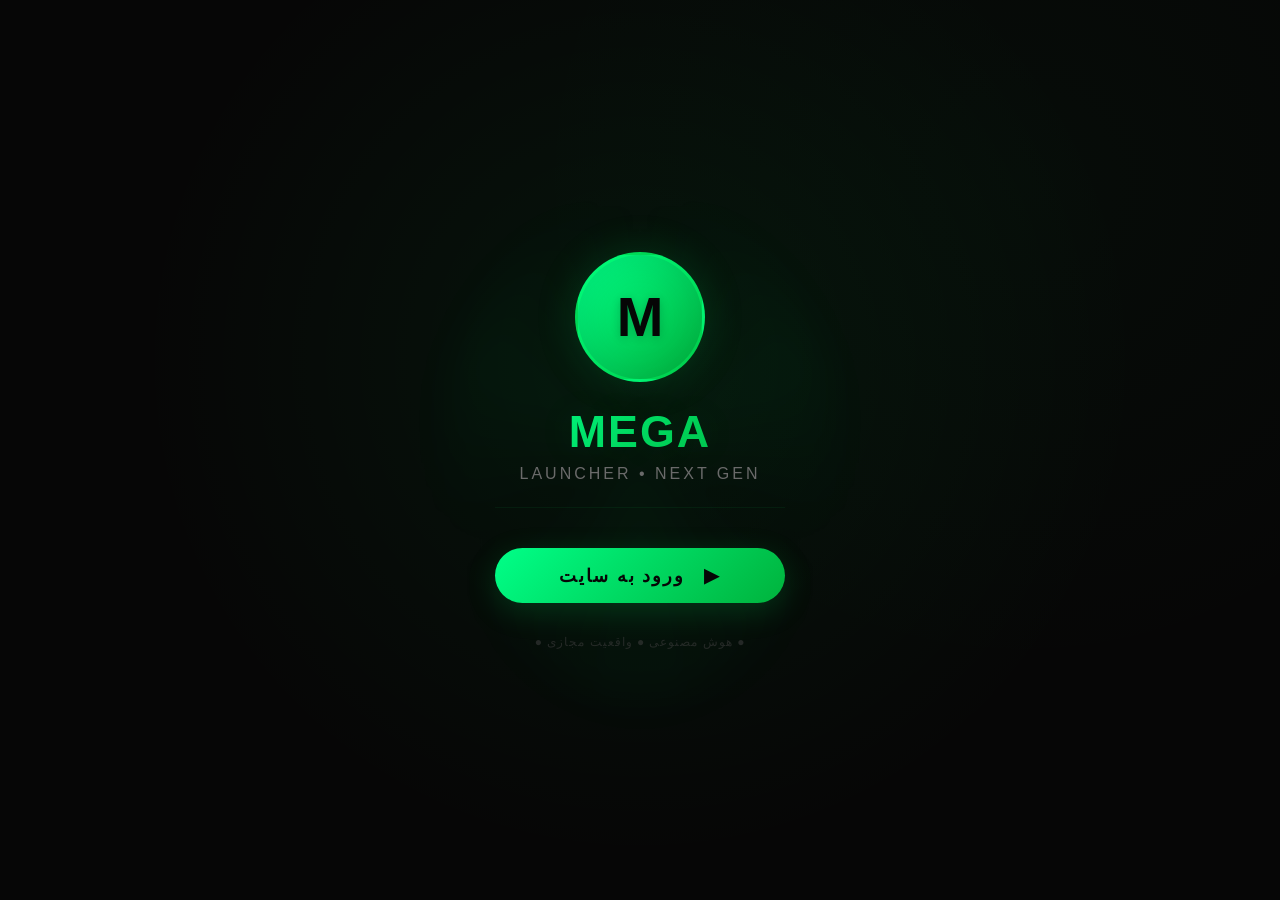
==== commit 29a397d6: "Update index.html" ====
--- a/index.html
+++ b/index.html
@@ -1,2210 +1,633 @@
-
 <!DOCTYPE html>
 <html lang="fa" dir="rtl">
 <head>
-    <meta charset="UTF-8" />
-    <meta name="viewport" content="width=device-width, initial-scale=1.0" />
-    <title>MEGALUNCHER | بهترین لانچر ماینکرفت</title>
-    
-    <!-- Favicon -->
-    <link rel="icon" href="https://uploadkon.ir/uploads/c79125_26MEGALOGO.jpg" type="image/jpeg" />
-    <link rel="shortcut icon" href="https://uploadkon.ir/uploads/c79125_26MEGALOGO.jpg" type="image/jpeg" />
-
+    <meta charset="UTF-8">
+    <meta name="viewport" content="width=device-width, initial-scale=1.0">
+    <title>مگا لانچر - در حال بروزرسانی</title>
     <style>
-        /* =========================================
-           FONTS
-        ========================================= */
-        @font-face {
-            font-family: "V1";
-            src: url("./fonts/Vazirmatn-Black.ttf") format("truetype");
-        }
-        @font-face {
-            font-family: "V2";
-            src: url("./fonts/Vazirmatn-Regular.ttf") format("truetype");
-        }
-        @font-face {
-            font-family: "V3";
-            src: url("./fonts/Vazirmatn-Light.ttf") format("truetype");
-        }
-        @font-face {
-            font-family: "V4";
-            src: url("./fonts/Vazirmatn-SemiBold.ttf") format("truetype");
-        }
-
-        /* =========================================
-           ROOT — سبز کم رنگ
-        ========================================= */
-        :root {
-            --main: #4CAF50;
-            --main-light: #81C784;
-            --main-glow: rgba(76, 175, 80, 0.4);
-            --main-dark: #388E3C;
-            --bg: #000000;
-            --text: #f5ecec;
-            --muted: #b09a9b;
-            --navbar-bg: rgba(0, 0, 0, .7);
-            --modal-bg: rgba(0, 0, 0, 0.85);
-            --modal-content-bg: rgba(0, 0, 0, 0.9);
-            --card-bg: rgba(76, 175, 80, 0.08);
-            --border-color: rgba(76, 175, 80, 0.15);
-            --footer-border: rgba(76, 175, 80, 0.06);
-            transition: background-color 0.5s ease, color 0.5s ease, border-color 0.5s ease;
-        }
-
-        /* =========================================
-           تم روشن (Light Mode)
-        ========================================= */
-        body.light-mode {
-            --main: #2E7D32;
-            --main-light: #4CAF50;
-            --main-glow: rgba(46, 125, 50, 0.2);
-            --main-dark: #1B5E20;
-            --bg: #f5f5f5;
-            --text: #1a1a1a;
-            --muted: #666666;
-            --navbar-bg: rgba(255, 255, 255, 0.9);
-            --modal-bg: rgba(255, 255, 255, 0.92);
-            --modal-content-bg: rgba(255, 255, 255, 0.95);
-            --card-bg: rgba(0, 0, 0, 0.05);
-            --border-color: rgba(0, 0, 0, 0.15);
-            --footer-border: rgba(0, 0, 0, 0.1);
-            background-color: #f5f5f5;
-        }
-        body.light-mode .bg-image { opacity: 0.15; }
-        body.light-mode .navbar { background: rgba(255, 255, 255, 0.9); border-bottom: 1px solid rgba(0, 0, 0, 0.1); }
-        body.light-mode .navbar a { color: #333; }
-        body.light-mode .navbar a:hover { color: #fff; background: #2E7D32; }
-        body.light-mode .btn-home { background: #2E7D32; color: #fff; border-color: rgba(0, 0, 0, 0.2); }
-        body.light-mode .btn-home:hover { background: #4CAF50; color: #fff; }
-        body.light-mode .hero h1 { color: #1a1a1a; }
-        body.light-mode .hero h1 span { color: #2E7D32; text-shadow: none; }
-        body.light-mode .sub-slogan { color: #555; }
-        body.light-mode .hero-btn.primary { background: #2E7D32; color: #fff; }
-        body.light-mode .hero-btn.primary:hover { background: #4CAF50; }
-        body.light-mode .hero-btn.secondary { background: #388E3C; color: #fff; }
-        body.light-mode .hero-btn.secondary:hover { background: #4CAF50; }
-        body.light-mode .modal-content { background: rgba(255, 255, 255, 0.95); border-color: rgba(0, 0, 0, 0.15); }
-        body.light-mode .modal-close { color: #333; background: rgba(0, 0, 0, 0.05); border-color: rgba(0, 0, 0, 0.1); }
-        body.light-mode .modal-close:hover { background: rgba(0, 0, 0, 0.1); color: #000; }
-        body.light-mode .download-in-modal .download-title { color: #1a1a1a; }
-        body.light-mode .download-in-modal .download-sub { color: #555; }
-        body.light-mode .download-in-modal .btn-download { background: #2E7D32; color: #fff; border-color: rgba(0, 0, 0, 0.2); }
-        body.light-mode .download-in-modal .btn-download svg { fill: #fff; }
-        body.light-mode .download-in-modal .system-box { background: rgba(0, 0, 0, 0.05); border-color: rgba(0, 0, 0, 0.1); }
-        body.light-mode .download-in-modal .system-box h3 { color: #1a1a1a; }
-        body.light-mode .download-in-modal .system-box ul li { color: #555; border-color: rgba(0, 0, 0, 0.05); }
-        body.light-mode .download-in-modal .system-box .label { color: #2E7D32; }
-        body.light-mode .shop-modal .modal-content { background: rgba(255, 255, 255, 0.95); }
-        body.light-mode .shop-modal .btn-back-home { background: #2E7D32; color: #fff; border-color: rgba(0, 0, 0, 0.2); }
-        body.light-mode .shop-modal .btn-back-home:hover { background: #4CAF50; }
-        body.light-mode .shop-modal .btn-back-home svg { fill: #fff; }
-        body.light-mode .shop-in-modal .shop-header h1 { color: #1a1a1a; }
-        body.light-mode .shop-in-modal .shop-header p { color: #555; }
-        body.light-mode .shop-in-modal .product-card { background: rgba(0, 0, 0, 0.05); border-color: rgba(0, 0, 0, 0.1); }
-        body.light-mode .shop-in-modal .product-card h2 { color: #1a1a1a; }
-        body.light-mode .shop-in-modal .product-card p { color: #555; }
-        body.light-mode .shop-in-modal .price strong { color: #1a1a1a; }
-        body.light-mode .shop-in-modal .buy-btn { background: #2E7D32; color: #fff; }
-        body.light-mode .shop-in-modal .buy-btn:hover { background: #4CAF50; }
-        body.light-mode .footer { border-top-color: rgba(0, 0, 0, 0.1); }
-        body.light-mode .footer-col h3 { color: #1a1a1a; }
-        body.light-mode .footer-col p { color: #555; }
-        body.light-mode .footer-col ul li a { color: #555; }
-        body.light-mode .footer-col ul li a:hover { color: #000; }
-        body.light-mode .footer-bottom p { color: #666; }
-        body.light-mode .footer-social a { color: #666; }
-        body.light-mode .footer-social a:hover { color: #2E7D32; }
-        body.light-mode .footer-glow { opacity: 0.1; }
-        body.light-mode .footer-glow::after { opacity: 0.1; }
-        body.light-mode .footer-fade { display: none; }
-        body.light-mode .shop-in-modal .product-tag { color: #2E7D32; background: rgba(0, 0, 0, 0.05); border-color: rgba(0, 0, 0, 0.1); }
-        body.light-mode .shop-in-modal .badge { color: #2E7D32; border-color: rgba(0, 0, 0, 0.15); background: rgba(0, 0, 0, 0.05); }
-        body.light-mode .shop-in-modal .badge-dot { background: #2E7D32; box-shadow: 0 0 20px rgba(46, 125, 50, 0.2); }
-        body.light-mode .download-in-modal .system-box.minimum { border-right-color: rgba(0, 0, 0, 0.2); }
-        body.light-mode .download-in-modal .system-box.recommended { border-left-color: #2E7D32; }
-        body.light-mode .download-in-modal .system-box ul li::before { color: #2E7D32; }
-        body.light-mode .download-in-modal .system-box.recommended::before { background: radial-gradient(circle at 70% 50%, rgba(46, 125, 50, 0.08) 0%, rgba(46, 125, 50, 0.03) 30%, transparent 70%); }
-        body.light-mode .download-in-modal .system-box::before { background: radial-gradient(circle at 30% 50%, rgba(46, 125, 50, 0.06) 0%, rgba(46, 125, 50, 0.03) 30%, transparent 70%); }
-        body.light-mode .download-in-modal .system-box::after { background: radial-gradient(circle at 50% 50%, rgba(46, 125, 50, 0.03) 0%, transparent 60%); }
-        body.light-mode hr { border-top-color: rgba(0, 0, 0, 0.15) !important; }
-
-        /* =========================================
-           دکمه‌های دایره‌ای پایین سمت راست
-        ========================================= */
-        .floating-actions {
-            position: fixed;
-            bottom: 30px;
-            right: 30px;
-            z-index: 999;
-            display: flex;
-            flex-direction: column;
-            gap: 12px;
-            direction: ltr;
-        }
-        .floating-btn {
-            width: 48px;
-            height: 48px;
-            border-radius: 50%;
-            border: 2px solid rgba(76, 175, 80, 0.25);
-            background: rgba(0, 0, 0, 0.75);
-            backdrop-filter: blur(12px);
-            color: #b09a9b;
-            font-size: 20px;
-            cursor: pointer;
-            transition: all 0.3s ease;
-            display: flex;
-            align-items: center;
-            justify-content: center;
-            box-shadow: 0 4px 20px rgba(0, 0, 0, 0.4);
-            position: relative;
-        }
-        .floating-btn:hover {
-            transform: scale(1.12);
-            border-color: var(--main);
-            background: rgba(76, 175, 80, 0.15);
-            color: #ffffff;
-            box-shadow: 0 0 30px rgba(76, 175, 80, 0.2);
-        }
-        .floating-btn:active { transform: scale(0.92); }
-        .floating-btn .tooltip {
-            position: absolute;
-            right: 58px;
-            background: rgba(0, 0, 0, 0.85);
-            backdrop-filter: blur(10px);
-            color: #f5ecec;
-            padding: 5px 14px;
-            border-radius: 8px;
-            font-size: 12px;
-            font-family: "V2", Tahoma, Arial, sans-serif;
-            white-space: nowrap;
-            opacity: 0;
-            pointer-events: none;
-            transition: all 0.3s ease;
-            border: 1px solid rgba(76, 175, 80, 0.15);
-        }
-        .floating-btn:hover .tooltip { opacity: 1; right: 62px; }
-        .floating-btn .flag-icon { font-size: 20px; line-height: 1; }
-        .floating-btn .theme-icon { font-size: 20px; line-height: 1; }
-
-        body.light-mode .floating-btn {
-            background: rgba(255, 255, 255, 0.85);
-            border-color: rgba(0, 0, 0, 0.15);
-            color: #333;
-            box-shadow: 0 4px 20px rgba(0, 0, 0, 0.1);
-        }
-        body.light-mode .floating-btn:hover {
-            background: rgba(0, 0, 0, 0.1);
-            border-color: #2E7D32;
-            color: #2E7D32;
-        }
-        body.light-mode .floating-btn .tooltip {
-            background: rgba(255, 255, 255, 0.9);
-            color: #1a1a1a;
-            border-color: rgba(0, 0, 0, 0.1);
-        }
-
-        /* =========================================
-           RESET
-        ========================================= */
-        * { box-sizing: border-box; margin: 0; padding: 0; }
-        html { scroll-behavior: smooth; }
-
-        /* =========================================
-           BODY
-        ========================================= */
+        /* ===== RESET & BASE ===== */
+        * {
+            margin: 0;
+            padding: 0;
+            box-sizing: border-box;
+        }
+
+        @import url('https://fonts.googleapis.com/css2?family=Orbitron:wght@400;700;900&display=swap');
+
         body {
-            min-height: 100vh;
-            overflow-x: hidden;
-            background-color: #000000;
-            color: var(--text);
-            font-family: "V2", Tahoma, Arial, sans-serif;
-            position: relative;
-            transition: background-color 0.5s ease, color 0.5s ease;
-        }
-
-        /* =========================================
-           BACKGROUND IMAGE
-        ========================================= */
-        .bg-image {
-            position: fixed;
-            top: 0;
-            left: 0;
-            width: 100vw;
-            height: 100vh;
-            z-index: -2;
-            object-fit: cover;
-            opacity: 0.40;
-            animation: backgroundPulse 5s ease-in-out infinite;
-            pointer-events: none;
-            transition: opacity 0.5s ease;
-        }
-        @keyframes backgroundPulse {
-            0% { opacity: 0.40; }
-            50% { opacity: 0.52; }
-            100% { opacity: 0.40; }
-        }
-
-        /* =========================================
-           FOOTER GLOW
-        ========================================= */
-        .footer-glow {
-            position: fixed;
-            bottom: -80px;
-            left: 50%;
-            transform: translateX(-50%);
-            width: 140vw;
-            max-width: 1500px;
-            height: 380px;
-            background: radial-gradient(ellipse at 50% 100%,
-                        rgba(76, 175, 80, 0.7) 0%,
-                        rgba(76, 175, 80, 0.4) 30%,
-                        rgba(56, 142, 60, 0.15) 55%,
-                        transparent 80%);
-            border-radius: 50% 50% 0 0 / 100% 100% 0 0;
-            filter: blur(35px);
-            pointer-events: none;
-            z-index: -1;
-            animation: pulseGlow 5s ease-in-out infinite alternate;
-            transition: opacity 0.5s ease;
-        }
-        .footer-glow::after {
-            content: '';
-            position: absolute;
-            bottom: 0;
-            left: 50%;
-            transform: translateX(-50%);
-            width: 85%;
-            height: 200%;
-            background: radial-gradient(ellipse at 50% 100%,
-                        rgba(76, 175, 80, 0.25) 0%,
-                        transparent 70%);
-            filter: blur(70px);
-            border-radius: 50%;
-            transition: opacity 0.5s ease;
-        }
-        @keyframes pulseGlow {
-            0% { opacity: 0.25; transform: translateX(-50%) scale(0.9); filter: blur(35px); }
-            100% { opacity: 0.65; transform: translateX(-50%) scale(1.08); filter: blur(30px); }
-        }
-        .footer-fade {
-            position: fixed;
-            bottom: 0;
-            left: 0;
-            right: 0;
-            height: 50vh;
-            background: linear-gradient(to top, rgba(0, 0, 0, 0) 0%, rgba(0, 0, 0, 0.5) 100%);
-            pointer-events: none;
-            z-index: -1;
-            transition: opacity 0.5s ease;
-        }
-
-        /* =========================================
-           NAVBAR
-        ========================================= */
-        .navbar {
-            position: fixed;
-            top: 0;
-            left: 0;
-            right: 0;
-            z-index: 20;
-            height: 76px;
-            display: flex;
-            align-items: center;
-            justify-content: space-between;
-            padding: 0 6%;
-            background: rgba(0, 0, 0, .7);
-            backdrop-filter: blur(18px);
-            border-bottom: 1px solid rgba(76, 175, 80, .08);
-            transition: background-color 0.5s ease, border-color 0.5s ease;
-        }
-        .nav-logo {
-            display: flex;
-            align-items: center;
-            gap: 10px;
-            flex: 0 0 auto;
-        }
-        .nav-logo img {
-            height: 40px;
-            width: 40px;
-            border-radius: 50%;
-            object-fit: cover;
-            border: 2px solid rgba(76, 175, 80, 0.3);
-        }
-        .nav-logo span {
-            color: #f5ecec;
-            font-family: "V1", Tahoma, Arial, sans-serif;
-            font-size: 18px;
-            font-weight: 700;
-            transition: color 0.5s ease;
-        }
-        .nav-logo span span { color: var(--main); }
-        body.light-mode .nav-logo span { color: #1a1a1a; }
-
-        .nav-left {
-            display: flex;
-            gap: 28px;
-            align-items: center;
-            flex: 1;
-            justify-content: flex-end;
-        }
-        .nav-left a {
-            color: #b09a9b;
-            text-decoration: none;
-            font-size: 14px;
-            font-family: "V1", Tahoma, Arial, sans-serif;
-            font-weight: 500;
-            transition: .3s ease;
-            padding: 8px 16px;
-            border-radius: 10px;
-            cursor: pointer;
-        }
-        .nav-left a:hover {
-            color: #1a0f10;
-            background: #ffffff;
-            box-shadow: 0 0 25px rgba(76, 175, 80, .2);
-        }
-        .nav-center {
-            display: flex;
-            justify-content: center;
-            flex: 0 1 auto;
-            margin: 0 10px;
-        }
-        .btn-home {
-            padding: 8px 24px;
-            border-radius: 10px;
-            background: #ffffff;
-            border: 1px solid rgba(76, 175, 80, .3);
-            color: #1a0f10;
-            font-family: "V2", Tahoma, Arial, sans-serif;
-            font-size: 14px;
-            font-weight: 700;
-            text-decoration: none;
-            transition: .3s ease;
-            box-shadow: 0 0 20px rgba(76, 175, 80, .1);
-            cursor: pointer;
-        }
-        .btn-home:hover {
-            box-shadow: 0 0 35px rgba(76, 175, 80, .25);
-            background: #f5f0f0;
-            transform: translateY(-1px);
-        }
-        .nav-right {
-            display: flex;
-            gap: 28px;
-            align-items: center;
-            flex: 1;
-            justify-content: flex-start;
-        }
-        .nav-right a {
-            color: #b09a9b;
-            text-decoration: none;
-            font-size: 14px;
-            font-family: "V1", Tahoma, Arial, sans-serif;
-            font-weight: 500;
-            transition: .3s ease;
-            padding: 8px 16px;
-            border-radius: 10px;
-            cursor: pointer;
-        }
-        .nav-right a:hover {
-            color: #1a0f10;
-            background: #ffffff;
-            box-shadow: 0 0 25px rgba(76, 175, 80, .2);
-        }
-
-        /* =========================================
-           HERO
-        ========================================= */
-        .hero {
+            font-family: 'Segoe UI', Tahoma, Geneva, Verdana, sans-serif;
+            background: #060606;
+            color: #e0e0e0;
             min-height: 100vh;
             display: flex;
             align-items: center;
             justify-content: center;
-            text-align: center;
-            padding: 125px 20px 80px;
-            position: relative;
-            z-index: 1;
-        }
-        .hero-content {
-            max-width: 920px;
-            animation: heroIn .9s ease both;
-        }
-        @keyframes heroIn {
-            from { opacity: 0; transform: translateY(25px); }
-            to { opacity: 1; transform: translateY(0); }
-        }
-        .hero-logo {
-            display: block;
-            margin: 0 auto 30px;
-            width: 180px;
-            height: 180px;
-            border-radius: 50%;
-            object-fit: cover;
-            border: 3px solid rgba(76, 175, 80, 0.3);
-            box-shadow: 0 0 60px rgba(76, 175, 80, 0.15), 0 0 120px rgba(76, 175, 80, 0.05);
-            transition: transform 0.5s ease, box-shadow 0.5s ease, border-color 0.5s ease;
-            background: transparent;
-        }
-        .hero-logo:hover {
-            transform: scale(1.05);
-            box-shadow: 0 0 80px rgba(76, 175, 80, 0.25), 0 0 150px rgba(76, 175, 80, 0.1);
-            border-color: rgba(76, 175, 80, 0.6);
-        }
-        body.light-mode .hero-logo {
-            border-color: rgba(46, 125, 50, 0.3);
-            box-shadow: 0 0 60px rgba(46, 125, 50, 0.1), 0 0 120px rgba(46, 125, 50, 0.03);
-        }
-        body.light-mode .hero-logo:hover {
-            border-color: rgba(46, 125, 50, 0.6);
-            box-shadow: 0 0 80px rgba(46, 125, 50, 0.2), 0 0 150px rgba(46, 125, 50, 0.08);
-        }
-        .hero h1 {
-            font-size: clamp(42px, 7vw, 86px);
-            line-height: 1;
-            font-weight: 900;
-            letter-spacing: -2px;
-            margin-bottom: 22px;
-            font-family: "V1";
-            color: #f5ecec;
-            transition: color 0.5s ease;
-        }
-        .hero h1 span {
-            color: var(--main);
-            text-shadow: 0 0 45px rgba(76, 175, 80, .15);
-            transition: color 0.5s ease, text-shadow 0.5s ease;
-        }
-        .sub-slogan {
-            color: #c9b5b6;
-            font-size: 16px;
-            margin-bottom: 38px;
-            font-family: "V2", Tahoma, Arial, sans-serif;
-            transition: color 0.5s ease;
-        }
-        .hero-buttons {
-            display: flex;
-            justify-content: center;
-            align-items: center;
-            gap: 14px;
-            margin-top: 5px;
-            flex-wrap: wrap;
-        }
-        .hero-btn {
-            display: inline-flex;
-            align-items: center;
-            justify-content: center;
-            min-width: 200px;
-            padding: 13px 25px;
-            border-radius: 12px;
-            text-decoration: none;
-            font-family: "V1";
-            font-size: 17px;
-            font-weight: 600;
-            transition: .3s ease;
-            cursor: pointer;
-            border: none;
-        }
-        .hero-btn:active { transform: scale(0.94); }
-        .hero-btn.primary {
-            background: #ffffff;
-            color: #000000;
-            transition: background 0.3s ease, color 0.3s ease;
-        }
-        .hero-btn.primary:hover {
-            background: #f5f0f0;
-            box-shadow: 0 8px 30px rgba(255, 255, 255, .15);
-        }
-        .hero-btn.secondary {
-            background: var(--main);
-            color: #ffffff;
-            box-shadow: 0 0 25px rgba(76, 175, 80, .15);
-            transition: background 0.3s ease, color 0.3s ease;
-        }
-        .hero-btn.secondary:hover {
-            background: var(--main-light);
-            box-shadow: 0 8px 35px rgba(76, 175, 80, .25);
-        }
-
-        /* ============================================================
-           چرا مگا لانچر؟
-        ============================================================ */
-        .mega-reasons-section {
-            padding: 70px 20px 90px;
-            background: transparent;
-            position: relative;
-            z-index: 1;
-        }
-        .mega-reasons-container {
-            max-width: 1280px;
-            margin: 0 auto;
-        }
-        .mega-reasons-header {
-            text-align: center;
-            margin-bottom: 55px;
-        }
-        .mega-reasons-header h2 {
-            font-size: 2.8rem;
-            font-weight: 700;
-            color: #ffffff;
-            letter-spacing: -0.5px;
-            font-family: "V1", Tahoma, Arial, sans-serif;
-            transition: color 0.5s ease;
-        }
-        .mega-reasons-header h2 span {
-            color: var(--main);
-            transition: color 0.5s ease;
-        }
-        .mega-reasons-header h2::after {
-            content: '';
-            display: block;
-            width: 80px;
-            height: 4px;
-            background: linear-gradient(90deg, var(--main), var(--main-light));
-            margin: 14px auto 0;
-            border-radius: 4px;
-        }
-        .mega-reasons-header p {
-            font-size: 1.2rem;
-            color: var(--muted);
-            margin-top: 14px;
-            font-family: "V2", Tahoma, Arial, sans-serif;
-            transition: color 0.5s ease;
-        }
-        .mega-reasons-grid {
-            display: grid;
-            grid-template-columns: repeat(auto-fit, minmax(300px, 1fr));
-            gap: 28px;
-        }
-        .reason-card {
-            background: rgba(76, 175, 80, 0.06);
-            border-radius: 24px;
-            padding: 30px 26px 26px;
-            box-shadow: 0 12px 30px rgba(0, 0, 0, 0.6);
-            border: 1px solid rgba(76, 175, 80, 0.12);
-            transition: transform 0.25s ease, box-shadow 0.3s ease, border-color 0.3s ease, background 0.5s ease;
-            display: flex;
-            flex-direction: column;
-            backdrop-filter: blur(10px);
-        }
-        .reason-card:hover {
-            transform: translateY(-8px);
-            box-shadow: 0 20px 44px rgba(0, 0, 0, 0.8);
-            border-color: var(--main);
-        }
-        .card-icon {
-            font-size: 2.8rem;
-            margin-bottom: 6px;
-            display: inline-block;
-        }
-        .reason-card h3 {
-            font-size: 1.5rem;
-            font-weight: 700;
-            color: #ffffff;
-            margin: 6px 0 12px;
-            line-height: 1.3;
-            font-family: "V1", Tahoma, Arial, sans-serif;
-            transition: color 0.5s ease;
-        }
-        .reason-card h3 span {
-            color: var(--main);
-            transition: color 0.5s ease;
-        }
-        .reason-card p {
-            font-size: 1rem;
-            line-height: 1.8;
-            color: var(--muted);
-            margin-bottom: 18px;
-            flex: 1;
-            font-family: "V2", Tahoma, Arial, sans-serif;
-            transition: color 0.5s ease;
-        }
-        .card-tags {
-            display: flex;
-            flex-wrap: wrap;
-            gap: 10px;
-            margin-top: 4px;
-        }
-        .card-tags span {
-            background: rgba(76, 175, 80, 0.12);
-            color: var(--main-light);
-            font-size: 0.7rem;
-            font-weight: 600;
-            padding: 6px 14px;
-            border-radius: 40px;
-            letter-spacing: 0.3px;
-            border: 1px solid rgba(76, 175, 80, 0.15);
-            text-transform: uppercase;
-            font-family: "V2", Tahoma, Arial, sans-serif;
-            transition: background 0.5s ease, color 0.5s ease, border-color 0.5s ease;
-        }
-        body.light-mode .reason-card {
-            background: rgba(0, 0, 0, 0.05);
-            border-color: rgba(0, 0, 0, 0.1);
-        }
-        body.light-mode .reason-card h3 { color: #1a1a1a; }
-        body.light-mode .reason-card p { color: #555; }
-        body.light-mode .mega-reasons-header h2 { color: #1a1a1a; }
-        body.light-mode .card-tags span {
-            background: rgba(0, 0, 0, 0.08);
-            color: #333;
-            border-color: rgba(0, 0, 0, 0.1);
-        }
-
-        /* =========================================
-           مودال دانلود
-        ========================================= */
-        .modal-overlay {
-            display: none;
+            padding: 1.5rem;
+            margin: 0;
+            overflow: hidden;
+            background-image: 
+                radial-gradient(circle at 20% 30%, rgba(0, 255, 100, 0.05) 0%, transparent 50%),
+                radial-gradient(circle at 80% 70%, rgba(0, 200, 80, 0.03) 0%, transparent 50%),
+                repeating-linear-gradient(45deg, rgba(0,255,100,0.01) 0px, rgba(0,255,100,0.01) 2px, transparent 2px, transparent 8px);
+        }
+
+        /* ===== SPLASH SCREEN ===== */
+        #splash-screen {
             position: fixed;
             top: 0;
             left: 0;
-            right: 0;
-            bottom: 0;
-            background: rgba(0, 0, 0, 0.85);
-            backdrop-filter: blur(12px);
-            z-index: 100;
-            align-items: center;
-            justify-content: center;
-            padding: 20px;
-            animation: modalFade .3s ease;
-            transition: background 0.5s ease;
-        }
-        .modal-overlay.active { display: flex; }
-        @keyframes modalFade {
-            from { opacity: 0; transform: scale(0.95); }
-            to { opacity: 1; transform: scale(1); }
-        }
-        .modal-content {
-            background: rgba(0, 0, 0, 0.9);
-            border: 1px solid rgba(76, 175, 80, 0.15);
-            border-radius: 24px;
-            max-width: 900px;
             width: 100%;
-            max-height: 90vh;
-            overflow-y: auto;
-            padding: 40px 35px 45px;
-            position: relative;
-            box-shadow: 0 30px 80px rgba(0, 0, 0, 0.8);
-            transition: background 0.5s ease, border-color 0.5s ease;
-        }
-        .modal-content::-webkit-scrollbar { width: 4px; }
-        .modal-content::-webkit-scrollbar-track { background: transparent; }
-        .modal-content::-webkit-scrollbar-thumb { background: var(--main); border-radius: 10px; }
-        .modal-close {
-            position: absolute;
-            top: 16px;
-            left: 20px;
-            background: rgba(76, 175, 80, 0.08);
-            border: 1px solid rgba(76, 175, 80, 0.12);
-            border-radius: 50%;
-            width: 42px;
-            height: 42px;
+            height: 100%;
+            background: #060606;
             display: flex;
             align-items: center;
             justify-content: center;
-            cursor: pointer;
-            transition: all 0.2s ease;
-            color: #c9b5b6;
-            font-size: 22px;
-            font-family: "V1", Tahoma, Arial, sans-serif;
-        }
-        .modal-close:hover {
-            background: rgba(76, 175, 80, 0.15);
-            border-color: rgba(76, 175, 80, 0.3);
-            color: #ffffff;
-            transform: rotate(90deg);
-        }
-        .modal-close:active { transform: scale(0.9) rotate(90deg); }
-
-        /* =========================================
-           محتوای مودال دانلود
-        ========================================= */
-        .download-in-modal {
-            width: 100%;
+            z-index: 1000;
+            transition: opacity 0.8s cubic-bezier(0.4, 0, 0.2, 1), 
+                        visibility 0.8s cubic-bezier(0.4, 0, 0.2, 1),
+                        transform 0.8s cubic-bezier(0.4, 0, 0.2, 1);
+            background-image: 
+                radial-gradient(circle at 50% 40%, rgba(0, 255, 100, 0.06) 0%, transparent 60%),
+                radial-gradient(circle at 80% 20%, rgba(0, 200, 80, 0.03) 0%, transparent 40%);
+        }
+
+        #splash-screen.hidden {
+            opacity: 0;
+            visibility: hidden;
+            pointer-events: none;
+            transform: scale(1.05);
+        }
+
+        .splash-content {
+            text-align: center;
+            max-width: 550px;
+            padding: 2rem;
+            animation: fadeInUp 1s cubic-bezier(0.4, 0, 0.2, 1);
+            position: relative;
+        }
+
+        /* افکت حلقه‌های نئونی */
+        .splash-content::before {
+            content: '';
+            position: absolute;
+            top: -20px;
+            left: -20px;
+            right: -20px;
+            bottom: -20px;
+            background: 
+                conic-gradient(from 0deg at 50% 50%, 
+                    transparent 0deg, 
+                    rgba(0, 255, 100, 0.03) 60deg, 
+                    transparent 120deg,
+                    rgba(0, 255, 100, 0.03) 180deg,
+                    transparent 240deg,
+                    rgba(0, 255, 100, 0.03) 300deg,
+                    transparent 360deg);
+            border-radius: 50%;
+            animation: rotateGlow 10s linear infinite;
+            z-index: -1;
+            filter: blur(20px);
+        }
+
+        @keyframes rotateGlow {
+            0% { transform: rotate(0deg) scale(1.2); }
+            100% { transform: rotate(360deg) scale(1.2); }
+        }
+
+        @keyframes fadeInUp {
+            from {
+                opacity: 0;
+                transform: translateY(30px) scale(0.95);
+            }
+            to {
+                opacity: 1;
+                transform: translateY(0) scale(1);
+            }
+        }
+
+        /* ===== LOGO (متنی) ===== */
+        .splash-logo-text {
+            width: 130px;
+            height: 130px;
+            margin: 0 auto 1.5rem;
+            border-radius: 50%;
+            background: linear-gradient(135deg, #00ff88, #00b33c);
             display: flex;
-            flex-direction: column;
             align-items: center;
             justify-content: center;
-        }
-        .download-in-modal .download-title {
-            font-size: clamp(28px, 3.5vw, 44px);
-            font-weight: 800;
-            margin-bottom: 12px;
-            font-family: "V1";
-            color: #f5ecec;
-            text-align: center;
-            transition: color 0.5s ease;
-        }
-        .download-in-modal .download-title span {
-            color: var(--main);
-            transition: color 0.5s ease;
-        }
-        .download-in-modal .download-sub {
-            color: #c9b5b6;
-            font-size: 15px;
-            margin-bottom: 35px;
-            font-family: "V2", Tahoma, Arial, sans-serif;
-            text-align: center;
-            transition: color 0.5s ease;
-        }
-        .download-in-modal .download-btn-wrap { margin-bottom: 45px; }
-        .download-in-modal .btn-download {
-            display: inline-flex;
-            align-items: center;
-            gap: 12px;
-            padding: 14px 42px;
-            border-radius: 14px;
-            background: #ffffff;
-            border: 2px solid rgba(76, 175, 80, 0.3);
-            color: #1a0f10;
-            font-family: "V1";
-            font-size: 17px;
+            font-family: 'Orbitron', sans-serif;
+            font-size: 3.5rem;
+            font-weight: 900;
+            color: #060606;
+            box-shadow: 0 0 40px rgba(0, 200, 80, 0.2), inset 0 0 40px rgba(0, 0, 0, 0.1);
+            border: 3px solid rgba(0, 255, 100, 0.3);
+            animation: logoPulse 3s ease-in-out infinite;
+            transition: all 0.5s ease;
+            text-shadow: 0 2px 10px rgba(0, 0, 0, 0.2);
+            user-select: none;
+        }
+
+        .splash-logo-text:hover {
+            transform: scale(1.05) rotate(5deg);
+            border-color: rgba(0, 255, 100, 0.6);
+            box-shadow: 0 0 60px rgba(0, 200, 80, 0.3);
+        }
+
+        @keyframes logoPulse {
+            0%, 100% { box-shadow: 0 0 40px rgba(0, 200, 80, 0.2), inset 0 0 40px rgba(0, 0, 0, 0.1); }
+            50% { box-shadow: 0 0 70px rgba(0, 200, 80, 0.35), inset 0 0 60px rgba(0, 0, 0, 0.05); }
+        }
+
+        .splash-title {
+            font-family: 'Orbitron', 'Segoe UI', sans-serif;
+            font-size: 2.8rem;
+            font-weight: 900;
+            background: linear-gradient(135deg, #00ff88, #00b33c, #00ff88);
+            background-size: 200% 200%;
+            -webkit-background-clip: text;
+            background-clip: text;
+            color: transparent;
+            animation: gradientMove 3s ease-in-out infinite;
+            letter-spacing: 2px;
+            text-shadow: 0 0 40px rgba(0, 255, 100, 0.1);
+            margin-bottom: 0.5rem;
+        }
+
+        @keyframes gradientMove {
+            0%, 100% { background-position: 0% 50%; }
+            50% { background-position: 100% 50%; }
+        }
+
+        .splash-subtitle {
+            color: #6a6a6a;
+            font-size: 1rem;
+            margin-bottom: 2.5rem;
+            font-weight: 300;
+            letter-spacing: 3px;
+            text-transform: uppercase;
+            border-bottom: 1px solid rgba(0, 255, 100, 0.06);
+            padding-bottom: 1.5rem;
+            font-family: 'Orbitron', 'Segoe UI', sans-serif;
+        }
+
+        /* ===== ENTER BUTTON ===== */
+        .enter-btn {
+            display: inline-block;
+            padding: 1rem 4rem;
+            font-size: 1.1rem;
             font-weight: 700;
-            text-decoration: none;
+            color: #060606;
+            background: linear-gradient(135deg, #00ff88, #00b33c);
+            border: none;
+            border-radius: 60px;
             cursor: pointer;
-            transition: all 0.15s ease;
-            box-shadow: 0 0 40px rgba(76, 175, 80, 0.15);
-        }
-        .download-in-modal .btn-download:active {
-            transform: scale(0.94);
-            background: #e8e0e0;
-            box-shadow: 0 0 20px rgba(76, 175, 80, 0.05);
-        }
-        .download-in-modal .btn-download svg {
-            width: 20px;
-            height: 20px;
-            fill: #1a0f10;
-            transition: fill 0.5s ease;
-        }
-        .download-in-modal .systems-grid {
-            display: grid;
-            grid-template-columns: 1fr 1fr;
-            gap: 20px;
-            width: 100%;
-            max-width: 800px;
-        }
-        .download-in-modal .system-box {
-            background: rgba(76, 175, 80, 0.04);
-            border: 1px solid rgba(76, 175, 80, 0.1);
-            border-radius: 16px;
-            padding: 24px 22px;
-            backdrop-filter: blur(10px);
-            cursor: default;
-            transition: all 0.15s ease, background 0.5s ease, border-color 0.5s ease;
+            transition: all 0.4s cubic-bezier(0.4, 0, 0.2, 1);
+            box-shadow: 0 8px 30px rgba(0, 200, 80, 0.2);
+            letter-spacing: 2px;
             position: relative;
             overflow: hidden;
-        }
-        .download-in-modal .system-box::before {
+            font-family: 'Orbitron', 'Segoe UI', sans-serif;
+        }
+
+        .enter-btn::before {
+            content: '';
+            position: absolute;
+            top: -2px;
+            left: -2px;
+            right: -2px;
+            bottom: -2px;
+            background: linear-gradient(135deg, #00ff88, #00b33c, #00ff88);
+            background-size: 200% 200%;
+            border-radius: 60px;
+            z-index: -1;
+            animation: gradientMove 3s ease-in-out infinite;
+            filter: blur(5px);
+            opacity: 0;
+            transition: opacity 0.4s ease;
+        }
+
+        .enter-btn:hover::before {
+            opacity: 1;
+        }
+
+        .enter-btn:hover {
+            transform: translateY(-3px) scale(1.02);
+            box-shadow: 0 12px 40px rgba(0, 200, 80, 0.3);
+        }
+
+        .enter-btn:active {
+            transform: scale(0.95);
+        }
+
+        .enter-icon {
+            display: inline-block;
+            margin-left: 12px;
+            font-size: 1.2rem;
+            animation: iconBounce 2s ease-in-out infinite;
+        }
+
+        @keyframes iconBounce {
+            0%, 100% { transform: translateX(0); }
+            50% { transform: translateX(5px); }
+        }
+
+        .splash-hint {
+            margin-top: 2rem;
+            font-size: 0.75rem;
+            color: #3a3a3a;
+            font-family: 'Orbitron', 'Segoe UI', sans-serif;
+            letter-spacing: 1px;
+            opacity: 0.6;
+        }
+
+        /* ===== MAIN PAGE ===== */
+        .maintenance-card {
+            max-width: 680px;
+            width: 100%;
+            background: rgba(10, 10, 10, 0.85);
+            backdrop-filter: blur(20px);
+            -webkit-backdrop-filter: blur(20px);
+            border-radius: 2.5rem;
+            padding: 2.8rem 2.5rem;
+            box-shadow: 0 25px 60px -8px rgba(0, 0, 0, 0.9), 
+                        0 0 0 1px rgba(0, 255, 100, 0.1),
+                        inset 0 0 80px rgba(0, 255, 100, 0.02);
+            border: 1px solid rgba(0, 200, 80, 0.15);
+            text-align: center;
+            transition: all 0.6s cubic-bezier(0.4, 0, 0.2, 1);
+            position: relative;
+            overflow: hidden;
+            opacity: 0;
+            transform: scale(0.95) translateY(20px);
+        }
+
+        .maintenance-card.visible {
+            opacity: 1;
+            transform: scale(1) translateY(0);
+        }
+
+        /* افکت‌های نئونی پویا */
+        .maintenance-card::before {
             content: '';
             position: absolute;
             top: -50%;
             left: -50%;
             width: 200%;
             height: 200%;
-            background: radial-gradient(circle at 30% 50%,
-                        rgba(76, 175, 80, 0.08) 0%,
-                        rgba(76, 175, 80, 0.04) 30%,
-                        transparent 70%);
-            pointer-events: none;
-            animation: lightSweep 8s ease-in-out infinite alternate;
-            transition: background 0.5s ease;
-        }
-        .download-in-modal .system-box.recommended::before {
-            background: radial-gradient(circle at 70% 50%,
-                        rgba(76, 175, 80, 0.12) 0%,
-                        rgba(76, 175, 80, 0.05) 30%,
-                        transparent 70%);
-            animation: lightSweep2 8s ease-in-out infinite alternate;
-        }
-        @keyframes lightSweep {
-            0% { transform: translateX(-10%) translateY(-10%) scale(1); opacity: 0.5; }
-            50% { transform: translateX(10%) translateY(5%) scale(1.2); opacity: 1; }
-            100% { transform: translateX(-5%) translateY(-5%) scale(0.9); opacity: 0.6; }
-        }
-        @keyframes lightSweep2 {
-            0% { transform: translateX(10%) translateY(-10%) scale(1); opacity: 0.4; }
-            50% { transform: translateX(-10%) translateY(5%) scale(1.3); opacity: 1; }
-            100% { transform: translateX(5%) translateY(-5%) scale(0.9); opacity: 0.5; }
-        }
-        .download-in-modal .system-box::after {
+            background: conic-gradient(from 0deg at 50% 50%, 
+                rgba(0, 255, 100, 0.03), 
+                rgba(0, 200, 80, 0.02), 
+                rgba(0, 255, 100, 0.03));
+            animation: rotateGlow 20s linear infinite;
+            z-index: 0;
+        }
+
+        /* خطوط شبکه AI */
+        .maintenance-card::after {
             content: '';
             position: absolute;
-            top: -100%;
-            left: -100%;
-            width: 300%;
-            height: 300%;
-            background: radial-gradient(circle at 50% 50%,
-                        rgba(76, 175, 80, 0.03) 0%,
-                        transparent 60%);
+            top: 0;
+            left: 0;
+            right: 0;
+            bottom: 0;
+            background-image: 
+                linear-gradient(rgba(0, 255, 100, 0.02) 1px, transparent 1px),
+                linear-gradient(90deg, rgba(0, 255, 100, 0.02) 1px, transparent 1px);
+            background-size: 40px 40px;
+            z-index: 0;
             pointer-events: none;
-            animation: glowOrbit 12s linear infinite;
-            transition: background 0.5s ease;
-        }
-        @keyframes glowOrbit {
-            0% { transform: rotate(0deg) scale(1); }
-            50% { transform: rotate(180deg) scale(1.1); }
-            100% { transform: rotate(360deg) scale(1); }
-        }
-        .download-in-modal .system-box:active { transform: scale(0.98); }
-        .download-in-modal .system-box.minimum {
-            border-right: 3px solid rgba(76, 175, 80, 0.3);
-        }
-        .download-in-modal .system-box.recommended {
-            border-left: 3px solid var(--main);
-        }
-        .download-in-modal .system-box h3 {
-            font-size: 16px;
-            font-weight: 700;
-            margin-bottom: 12px;
-            color: #f0e6e6;
-            font-family: "V1";
+        }
+
+        .content {
             position: relative;
             z-index: 1;
-            transition: color 0.5s ease;
-        }
-        .download-in-modal .system-box h3 span {
-            color: var(--main);
-            transition: color 0.5s ease;
-        }
-        .download-in-modal .system-box ul {
-            list-style: none;
-            padding: 0;
-            margin: 0;
-            position: relative;
-            z-index: 1;
-        }
-        .download-in-modal .system-box ul li {
-            color: #c9b5b6;
-            font-size: 13px;
-            padding: 5px 0;
-            border-bottom: 1px solid rgba(76, 175, 80, 0.05);
-            font-family: "V2", Tahoma, Arial, sans-serif;
+        }
+
+        /* لوگو در صفحه اصلی (متنی) */
+        .main-logo-text {
+            width: 110px;
+            height: 110px;
+            margin: 0 auto 1.5rem;
+            border-radius: 50%;
+            background: linear-gradient(135deg, #00ff88, #00b33c);
             display: flex;
             align-items: center;
-            gap: 8px;
-            transition: color 0.5s ease, border-color 0.5s ease;
-        }
-        .download-in-modal .system-box ul li:last-child { border-bottom: none; }
-        .download-in-modal .system-box ul li::before {
-            content: "•";
-            color: var(--main);
-            font-size: 16px;
-            transition: color 0.5s ease;
-        }
-        .download-in-modal .system-box .label {
-            font-size: 11px;
-            color: var(--main);
+            justify-content: center;
+            font-family: 'Orbitron', sans-serif;
+            font-size: 3rem;
+            font-weight: 900;
+            color: #060606;
+            box-shadow: 0 0 30px rgba(0, 200, 80, 0.15), inset 0 0 30px rgba(0, 0, 0, 0.1);
+            border: 2px solid rgba(0, 255, 100, 0.2);
+            transition: all 0.5s ease;
+            user-select: none;
+        }
+
+        .main-logo-text:hover {
+            transform: rotate(5deg) scale(1.05);
+            border-color: rgba(0, 255, 100, 0.5);
+            box-shadow: 0 0 50px rgba(0, 200, 80, 0.25);
+        }
+
+        h1 {
+            font-family: 'Orbitron', 'Segoe UI', sans-serif;
+            font-size: 2rem;
+            font-weight: 700;
+            margin-bottom: 1.2rem;
+            background: linear-gradient(135deg, #00ff88, #00b33c);
+            -webkit-background-clip: text;
+            background-clip: text;
+            color: transparent;
+            line-height: 1.3;
+            letter-spacing: 2px;
+        }
+
+        .status-message {
+            background: rgba(0, 255, 100, 0.03);
+            border-radius: 1.5rem;
+            padding: 1.8rem 1.5rem;
+            margin: 2rem 0 2.2rem 0;
+            border: 1px solid rgba(0, 255, 100, 0.06);
+            backdrop-filter: blur(10px);
+        }
+
+        .status-message p {
+            font-size: 1.1rem;
+            line-height: 2;
+            color: #b0b0b0;
+            font-weight: 300;
+            letter-spacing: 0.5px;
+        }
+
+        .status-message strong {
+            color: #00ff88;
             font-weight: 600;
-            letter-spacing: 1px;
-            margin-bottom: 6px;
-            display: block;
-            position: relative;
-            z-index: 1;
-            transition: color 0.5s ease;
-        }
-
-        /* =========================================
-           مودال فروشگاه (تمام صفحه)
-        ========================================= */
-        .shop-modal .modal-overlay {
-            background: rgba(0, 0, 0, 0.94);
-            backdrop-filter: blur(20px);
-            padding: 0;
-        }
-        .shop-modal .modal-content {
-            max-width: 100%;
-            width: 100%;
-            height: 100vh;
-            max-height: 100vh;
-            border-radius: 0;
-            border: none;
-            background: rgba(0, 0, 0, 0.96);
-            padding: 30px 6% 40px;
+            text-shadow: 0 0 20px rgba(0, 255, 100, 0.1);
+        }
+
+        .support-box {
+            background: rgba(0, 0, 0, 0.4);
+            border-radius: 1.2rem;
+            padding: 1.5rem 1.2rem;
+            margin-top: 1.5rem;
+            border: 1px solid rgba(0, 255, 100, 0.06);
             display: flex;
-            flex-direction: column;
             align-items: center;
             justify-content: center;
-            box-shadow: none;
-            overflow-y: auto;
-            transition: background 0.5s ease;
-        }
-        .shop-modal .modal-content::-webkit-scrollbar { width: 4px; }
-        .shop-modal .modal-content::-webkit-scrollbar-track { background: transparent; }
-        .shop-modal .modal-content::-webkit-scrollbar-thumb { background: var(--main); border-radius: 10px; }
-        .shop-modal .btn-back-home {
-            position: fixed;
-            top: 24px;
-            right: 24px;
-            z-index: 110;
-            display: inline-flex;
-            align-items: center;
-            justify-content: center;
-            gap: 8px;
-            padding: 10px 28px;
-            border-radius: 12px;
-            background: #ffffff;
-            border: 1px solid rgba(76, 175, 80, 0.2);
-            color: #1a0f10;
-            font-family: "V2", Tahoma, Arial, sans-serif;
-            font-size: 14px;
-            font-weight: 600;
-            text-decoration: none;
-            cursor: pointer;
-            transition: all 0.25s ease;
-            box-shadow: 0 4px 25px rgba(0, 0, 0, 0.3);
-        }
-        .shop-modal .btn-back-home:hover {
-            transform: translateY(-2px);
-            background: #f5f0f0;
-            box-shadow: 0 8px 35px rgba(76, 175, 80, 0.2);
-        }
-        .shop-modal .btn-back-home:active { transform: scale(0.95); }
-        .shop-modal .btn-back-home svg {
-            width: 18px;
-            height: 18px;
-            fill: #1a0f10;
-            transition: fill 0.5s ease;
-        }
-        .shop-in-modal {
-            width: 100%;
-            max-width: 1200px;
-            display: flex;
-            flex-direction: column;
-            align-items: center;
-            justify-content: center;
-            margin: 0 auto;
-            padding-top: 20px;
-        }
-        .shop-in-modal .shop-header {
-            text-align: center;
-            margin-bottom: 50px;
-            width: 100%;
-        }
-        .shop-in-modal .shop-header .badge {
+            flex-wrap: wrap;
+            gap: 0.5rem 1rem;
+            backdrop-filter: blur(10px);
+        }
+
+        .support-label {
+            color: #8a8a8a;
+            font-size: 0.9rem;
+            font-weight: 300;
+            letter-spacing: 1px;
+        }
+
+        .support-telegram {
             display: inline-flex;
             align-items: center;
             gap: 8px;
-            padding: 8px 20px;
-            border: 1px solid rgba(76, 175, 80, 0.25);
-            background: rgba(76, 175, 80, 0.08);
-            border-radius: 999px;
-            color: var(--main-light);
-            font-family: "V2", Tahoma, Arial, sans-serif;
-            font-size: 12px;
-            margin-bottom: 20px;
-            box-shadow: 0 0 40px rgba(76, 175, 80, 0.05);
-            animation: badgeFloat 3s ease-in-out infinite;
-            transition: color 0.5s ease, border-color 0.5s ease, background 0.5s ease;
-        }
-        .shop-in-modal .shop-header .badge-dot {
-            width: 7px;
-            height: 7px;
+            background: linear-gradient(135deg, #0f1f0f, #0a0f0a);
+            padding: 0.6rem 1.6rem;
+            border-radius: 60px;
+            text-decoration: none;
+            color: #e0e0e0;
+            font-weight: 500;
+            border: 1px solid rgba(0, 200, 80, 0.2);
+            transition: all 0.3s ease;
+            box-shadow: 0 4px 15px rgba(0, 0, 0, 0.3);
+            font-family: 'Orbitron', 'Segoe UI', sans-serif;
+            font-size: 0.85rem;
+            letter-spacing: 1px;
+        }
+
+        .support-telegram:hover {
+            background: linear-gradient(135deg, #1a2a1a, #0f1a0f);
+            border-color: #00ff88;
+            transform: scale(1.02);
+            box-shadow: 0 6px 30px rgba(0, 200, 80, 0.15);
+        }
+
+        .telegram-icon {
+            display: inline-block;
+            background: #00b33c;
+            width: 28px;
+            height: 28px;
             border-radius: 50%;
-            background: var(--main);
-            box-shadow: 0 0 20px var(--main);
-            animation: dotPulse 1.6s infinite;
-            transition: background 0.5s ease, box-shadow 0.5s ease;
-        }
-        @keyframes badgeFloat {
-            0%, 100% { transform: translateY(0); }
-            50% { transform: translateY(-3px); }
-        }
-        @keyframes dotPulse {
-            50% { opacity: .35; transform: scale(.65); }
-        }
-        .shop-in-modal .shop-header h1 {
-            font-family: "V1", Tahoma, Arial, sans-serif;
-            font-size: clamp(40px, 6vw, 72px);
-            font-weight: 900;
-            line-height: 1.2;
-            margin-bottom: 12px;
-            letter-spacing: -1px;
-            transition: color 0.5s ease;
-        }
-        .shop-in-modal .shop-header h1 span {
-            color: var(--main);
-            text-shadow: 0 0 60px rgba(76, 175, 80, 0.2);
-            transition: color 0.5s ease, text-shadow 0.5s ease;
-        }
-        .shop-in-modal .shop-header p {
-            color: var(--muted);
-            font-family: "V2", Tahoma, Arial, sans-serif;
-            font-size: 15px;
-            line-height: 2;
-            transition: color 0.5s ease;
-        }
-        .shop-in-modal .products {
-            display: grid;
-            grid-template-columns: repeat(3, 1fr);
-            gap: 30px;
-            width: 100%;
-            max-width: 1200px;
-        }
-        .shop-in-modal .product-card {
-            position: relative;
-            width: 100%;
-            padding: 12px;
-            overflow: hidden;
-            border-radius: 28px;
-            background: linear-gradient(145deg, rgba(76, 175, 80, 0.08), rgba(10, 7, 8, 0.98) 50%);
-            border: 1px solid rgba(76, 175, 80, 0.12);
-            box-shadow: 0 30px 80px rgba(0, 0, 0, 0.5);
-            transform-style: preserve-3d;
-            transition: transform .5s cubic-bezier(.2, .8, .2, 1),
-                border-color .4s ease,
-                box-shadow .4s ease,
-                background 0.5s ease;
-            animation: cardIn .9s .25s cubic-bezier(.2, .8, .2, 1) both;
-        }
-        .shop-in-modal .product-card:nth-child(2) { animation-delay: .35s; }
-        .shop-in-modal .product-card:nth-child(3) { animation-delay: .45s; }
-        @keyframes cardIn {
-            from { opacity: 0; transform: translateY(45px) rotateX(6deg) scale(.95); }
-            to { opacity: 1; transform: translateY(0) rotateX(0) scale(1); }
-        }
-        .shop-in-modal .product-card::before {
-            content: "";
-            position: absolute;
-            width: 300px;
-            height: 300px;
-            top: -140px;
-            right: -140px;
+            color: #0a0a0a;
+            text-align: center;
+            line-height: 28px;
+            font-weight: bold;
+            font-size: 16px;
+            box-shadow: 0 2px 8px rgba(0, 200, 80, 0.2);
+        }
+
+        .loading-dots {
+            display: inline-flex;
+            gap: 8px;
+            margin-top: 0.8rem;
+        }
+
+        .loading-dots span {
+            width: 10px;
+            height: 10px;
+            background: #00ff88;
             border-radius: 50%;
-            background: radial-gradient(circle, rgba(76, 175, 80, 0.2), transparent 70%);
-            filter: blur(40px);
-            opacity: .2;
-            transition: .6s ease, background 0.5s ease;
-        }
-        .shop-in-modal .product-card::after {
-            content: "";
-            position: absolute;
-            top: 0;
-            left: -120%;
-            width: 70%;
-            height: 100%;
-            background: linear-gradient(90deg, transparent, rgba(76, 175, 80, 0.05), transparent);
-            transform: skewX(-18deg);
-            transition: left .9s ease;
-            pointer-events: none;
-        }
-        .shop-in-modal .product-card:hover {
-            transform: translateY(-16px) rotateX(2deg) rotateY(-1deg);
-            border-color: rgba(76, 175, 80, 0.5);
-            box-shadow: 0 50px 120px rgba(0, 0, 0, 0.7),
-                0 0 80px rgba(76, 175, 80, 0.08);
-        }
-        .shop-in-modal .product-card:hover::after { left: 140%; }
-        .shop-in-modal .product-card:hover::before { opacity: .7; transform: scale(1.6); }
-        .shop-in-modal .product-image {
-            position: relative;
-            width: 100%;
-            height: 220px;
-            overflow: hidden;
-            border-radius: 20px;
-            background: #151011;
-            border: 1px solid rgba(76, 175, 80, 0.08);
-        }
-        .shop-in-modal .product-image::before {
-            content: "";
-            position: absolute;
-            inset: 0;
-            z-index: 2;
-            pointer-events: none;
-            background: linear-gradient(to bottom, transparent 50%, rgba(0, 0, 0, 0.6));
-        }
-        .shop-in-modal .product-image::after {
-            content: "";
-            position: absolute;
-            top: 0;
-            left: -100%;
-            width: 45%;
-            height: 100%;
-            background: linear-gradient(90deg, transparent, rgba(76, 175, 80, 0.08), transparent);
-            transform: skewX(-20deg);
-            transition: .7s ease;
-            z-index: 3;
-        }
-        .shop-in-modal .product-card:hover .product-image::after { left: 150%; }
-        .shop-in-modal .product-image img {
-            width: 100%;
-            height: 100%;
-            display: block;
-            object-fit: cover;
-            transition: transform .8s cubic-bezier(.2, .8, .2, 1),
-                filter .5s ease;
-        }
-        .shop-in-modal .product-card:hover .product-image img {
-            transform: scale(1.08);
-            filter: brightness(1.05) saturate(1.1);
-        }
-        .shop-in-modal .product-tag {
-            display: inline-flex;
-            align-items: center;
-            color: var(--main-light);
-            background: rgba(76, 175, 80, 0.08);
-            border: 1px solid rgba(76, 175, 80, 0.15);
-            padding: 6px 14px;
-            border-radius: 8px;
-            font-family: "V2", Tahoma, Arial, sans-serif;
-            font-size: 11px;
-            margin-bottom: 14px;
-            transition: .3s ease, color 0.5s ease, background 0.5s ease, border-color 0.5s ease;
-        }
-        .shop-in-modal .product-card:hover .product-tag {
-            background: rgba(76, 175, 80, 0.15);
-            border-color: rgba(76, 175, 80, 0.25);
-        }
-        .shop-in-modal .product-info {
-            position: relative;
-            z-index: 5;
-            padding: 22px 12px 10px;
-        }
-        .shop-in-modal .product-info h2 {
-            font-family: "V1", Tahoma, Arial, sans-serif;
-            font-size: 26px;
-            font-weight: 900;
-            margin-bottom: 10px;
-            transition: color 0.5s ease;
-        }
-        .shop-in-modal .product-info h2 span {
-            color: var(--main);
-            transition: .3s ease, color 0.5s ease;
-        }
-        .shop-in-modal .product-card:hover .product-info h2 span {
-            text-shadow: 0 0 40px rgba(76, 175, 80, 0.3);
-        }
-        .shop-in-modal .product-info p {
-            color: var(--muted);
-            font-family: "V2", Tahoma, Arial, sans-serif;
-            font-size: 14px;
-            line-height: 2;
-            min-height: 56px;
-            transition: color 0.5s ease;
-        }
-        .shop-in-modal .product-bottom {
-            display: flex;
-            align-items: center;
-            justify-content: space-between;
-            gap: 15px;
-            margin-top: 22px;
-            padding-top: 18px;
-            border-top: 1px solid rgba(76, 175, 80, 0.08);
-            transition: border-color 0.5s ease;
-        }
-        .shop-in-modal .price {
-            display: flex;
-            flex-direction: column;
-            gap: 2px;
-        }
-        .shop-in-modal .price small {
-            color: #806e70;
-            font-family: "V2", Tahoma, Arial, sans-serif;
-            font-size: 11px;
-            transition: color 0.5s ease;
-        }
-        .shop-in-modal .price strong {
-            color: #f0dcdc;
-            font-family: "V4", Tahoma, Arial, sans-serif;
-            font-size: 24px;
-            font-weight: 600;
-            transition: color 0.5s ease;
-        }
-        .shop-in-modal .buy-btn {
-            position: relative;
-            overflow: hidden;
-            border: none;
-            cursor: pointer;
-            padding: 13px 30px;
-            border-radius: 12px;
-            background: var(--main);
-            color: #ffffff;
-            font-family: "V4", Tahoma, Arial, sans-serif;
-            font-size: 15px;
-            font-weight: 600;
-            transition: transform .25s ease,
-                background .25s ease,
-                box-shadow .25s ease;
-            box-shadow: 0 0 30px rgba(76, 175, 80, 0.15);
-        }
-        .shop-in-modal .buy-btn::before {
-            content: "";
-            position: absolute;
-            top: 0;
-            left: -120%;
-            width: 70%;
-            height: 100%;
-            background: linear-gradient(90deg, transparent, rgba(255, 255, 255, 0.2), transparent);
-            transform: skewX(-20deg);
-            transition: .65s ease;
-        }
-        .shop-in-modal .buy-btn:hover {
-            transform: translateY(-3px);
-            background: var(--main-light);
-            box-shadow: 0 12px 40px rgba(76, 175, 80, 0.3);
-        }
-        .shop-in-modal .buy-btn:hover::before { left: 150%; }
-        .shop-in-modal .buy-btn:active { transform: scale(.96); }
-
-        /* =========================================
-           مودال درباره ما
-        ========================================= */
-        .about-modal .modal-content {
-            max-width: 750px;
-            padding: 45px 40px 50px;
-        }
-        .about-in-modal {
-            width: 100%;
-            display: flex;
-            flex-direction: column;
-            align-items: center;
-        }
-        .about-in-modal .about-logo {
-            width: 110px;
-            height: 110px;
-            border-radius: 50%;
-            object-fit: cover;
-            border: 3px solid rgba(76, 175, 80, 0.3);
-            box-shadow: 0 0 50px rgba(76, 175, 80, 0.15);
-            margin-bottom: 20px;
-            background: transparent;
-        }
-        .about-in-modal h2 {
-            font-family: "V1", Tahoma, Arial, sans-serif;
-            font-size: 32px;
-            font-weight: 800;
-            color: #f5ecec;
-            margin-bottom: 8px;
-            transition: color 0.5s ease;
-        }
-        .about-in-modal h2 span {
-            color: var(--main);
-            transition: color 0.5s ease;
-        }
-        .about-in-modal .about-sub {
-            color: var(--muted);
-            font-size: 14px;
-            font-family: "V2", Tahoma, Arial, sans-serif;
-            margin-bottom: 28px;
-            text-align: center;
-            transition: color 0.5s ease;
-        }
-        .about-in-modal .about-text {
-            color: var(--muted);
-            font-size: 15px;
-            line-height: 2.2;
-            font-family: "V2", Tahoma, Arial, sans-serif;
-            text-align: justify;
-            margin-bottom: 30px;
-            padding: 0 6px;
-            transition: color 0.5s ease;
-        }
-        .about-in-modal .about-text strong {
-            color: var(--main-light);
-            font-family: "V4", Tahoma, Arial, sans-serif;
-            transition: color 0.5s ease;
-        }
-        .about-in-modal .contact-grid {
-            display: grid;
-            grid-template-columns: 1fr 1fr;
-            gap: 14px 28px;
-            width: 100%;
-            max-width: 500px;
-            margin: 0 auto 10px;
-            padding: 18px 20px;
-            background: rgba(76, 175, 80, 0.04);
-            border-radius: 18px;
-            border: 1px solid rgba(76, 175, 80, 0.08);
-            transition: background 0.5s ease, border-color 0.5s ease;
-        }
-        .about-in-modal .contact-item {
-            display: flex;
-            align-items: center;
-            gap: 10px;
-            color: var(--muted);
-            font-family: "V2", Tahoma, Arial, sans-serif;
-            font-size: 14px;
-            padding: 6px 0;
-            transition: color 0.5s ease;
-        }
-        .about-in-modal .contact-item .icon-box {
-            display: flex;
-            align-items: center;
-            justify-content: center;
-            width: 32px;
-            height: 32px;
-            min-width: 32px;
-            border-radius: 50%;
-            background: rgba(76, 175, 80, 0.1);
-            border: 1px solid rgba(76, 175, 80, 0.15);
-            color: var(--main-light);
-            font-size: 15px;
-            font-family: "V1", Tahoma, Arial, sans-serif;
-            font-weight: 700;
-            transition: background 0.5s ease, border-color 0.5s ease, color 0.5s ease;
-        }
-        .about-in-modal .contact-item a {
-            color: var(--muted);
-            text-decoration: none;
-            transition: color 0.3s ease;
-        }
-        .about-in-modal .contact-item a:hover {
-            color: var(--main-light);
-        }
-        body.light-mode .about-in-modal h2 { color: #1a1a1a; }
-        body.light-mode .about-in-modal .about-sub { color: #555; }
-        body.light-mode .about-in-modal .about-text { color: #444; }
-        body.light-mode .about-in-modal .about-text strong { color: #2E7D32; }
-        body.light-mode .about-in-modal .contact-grid {
-            background: rgba(0, 0, 0, 0.04);
-            border-color: rgba(0, 0, 0, 0.08);
-        }
-        body.light-mode .about-in-modal .contact-item { color: #555; }
-        body.light-mode .about-in-modal .contact-item .icon-box {
-            background: rgba(0, 0, 0, 0.06);
-            border-color: rgba(0, 0, 0, 0.12);
-            color: #2E7D32;
-        }
-        body.light-mode .about-in-modal .contact-item a { color: #555; }
-        body.light-mode .about-in-modal .contact-item a:hover { color: #2E7D32; }
-
-        /* =========================================
-           فوتر
-        ========================================= */
-        .footer {
-            position: relative;
-            z-index: 1;
-            border-top: 1px solid rgba(76, 175, 80, 0.06);
-            padding: 60px 6% 40px;
-            margin-top: 40px;
-            transition: border-color 0.5s ease;
-        }
-        .footer-grid {
-            display: grid;
-            grid-template-columns: 1.5fr 1fr 1fr 1fr;
-            gap: 40px;
-            max-width: 1300px;
-            margin: 0 auto;
-        }
-        .footer-col h3 {
-            font-family: "V1";
-            font-size: 18px;
-            font-weight: 700;
-            color: #f5ecec;
-            margin-bottom: 16px;
-            transition: color 0.5s ease;
-        }
-        .footer-col h3 span {
-            color: var(--main);
-            transition: color 0.5s ease;
-        }
-        .footer-col p {
-            color: #b09a9b;
-            font-size: 14px;
-            line-height: 1.8;
-            font-family: "V2", Tahoma, Arial, sans-serif;
-            transition: color 0.5s ease;
-        }
-        .footer-col .brand-desc { margin-top: 10px; }
-        .footer-col ul {
-            list-style: none;
-            padding: 0;
-            margin: 0;
-        }
-        .footer-col ul li { margin-bottom: 10px; }
-        .footer-col ul li a {
-            color: #b09a9b;
-            text-decoration: none;
-            font-size: 14px;
-            font-family: "V2", Tahoma, Arial, sans-serif;
-            transition: .3s ease, color 0.5s ease;
-            display: inline-flex;
-            align-items: center;
-            gap: 6px;
-        }
-        .footer-col ul li a:hover { color: #ffffff; }
-        .footer-col ul li a .icon {
-            color: var(--main);
-            font-size: 13px;
-            font-weight: 700;
-            transition: color 0.5s ease;
-        }
-        .footer-bottom {
-            display: flex;
-            justify-content: space-between;
-            align-items: center;
-            flex-wrap: wrap;
-            gap: 15px;
-            max-width: 1300px;
-            margin-left: auto;
-            margin-right: auto;
-            padding-top: 10px;
-        }
-        .footer-bottom p {
-            color: #6a5e5f;
-            font-size: 13px;
-            font-family: "V2", Tahoma, Arial, sans-serif;
-            transition: color 0.5s ease;
-        }
-        .footer-social {
-            display: flex;
-            gap: 20px;
-        }
-        .footer-social a {
-            color: #6a5e5f;
-            text-decoration: none;
-            font-size: 14px;
-            font-family: "V2", Tahoma, Arial, sans-serif;
-            transition: .3s ease, color 0.5s ease;
-        }
-        .footer-social a:hover { color: var(--main); }
-        hr {
-            border: none;
-            border-top: 1px solid rgba(76, 175, 80, 0.15);
-            max-width: 1300px;
-            transition: border-color 0.5s ease;
-        }
-
-        /* =========================================
-           RESPONSIVE
-        ========================================= */
-        @media (max-width: 1024px) {
-            .shop-in-modal .products { grid-template-columns: repeat(2, 1fr); gap: 25px; }
-        }
-        @media (max-width: 850px) {
-            .navbar { padding: 0 3%; height: 68px; }
-            .nav-logo img { height: 32px; width: 32px; }
-            .nav-logo span { font-size: 14px; }
-            .nav-left, .nav-right { gap: 14px; }
-            .nav-left a, .nav-right a { font-size: 12px; padding: 6px 12px; }
-            .btn-home { padding: 6px 16px; font-size: 12px; }
-            .hero-logo { width: 140px; height: 140px; }
-            .footer-glow { height: 280px; width: 120vw; }
-            .modal-content { padding: 30px 20px 35px; margin: 10px; }
-            .download-in-modal .systems-grid { gap: 16px; }
-            .download-in-modal .system-box { padding: 20px 16px; }
-            .footer-grid { grid-template-columns: 1fr 1fr; gap: 30px; }
-            .shop-modal .modal-content { padding: 80px 20px 40px; }
-            .shop-modal .btn-back-home { top: 18px; right: 18px; padding: 8px 20px; font-size: 13px; }
-            .shop-in-modal .product-image { height: 200px; }
-            .shop-in-modal .shop-header h1 { font-size: 40px; }
-            .shop-in-modal .products { grid-template-columns: 1fr 1fr; gap: 20px; }
-            .floating-btn { width: 42px; height: 42px; font-size: 17px; }
-            .floating-btn .tooltip { font-size: 11px; padding: 4px 12px; right: 50px; }
-            .floating-btn:hover .tooltip { right: 54px; }
-            .floating-actions { bottom: 20px; right: 20px; gap: 10px; }
-            .mega-reasons-header h2 { font-size: 2.2rem; }
-            .mega-reasons-grid { grid-template-columns: repeat(2, 1fr); gap: 20px; }
-            .about-in-modal .contact-grid { grid-template-columns: 1fr; gap: 8px; }
-        }
-        @media (max-width: 650px) {
-            .navbar { padding: 0 4%; height: 60px; }
-            .nav-logo img { height: 28px; width: 28px; }
-            .nav-logo span { font-size: 12px; }
-            .nav-left { gap: 6px; }
-            .nav-right { gap: 6px; }
-            .nav-left a, .nav-right a { font-size: 10px; padding: 4px 8px; }
-            .btn-home { padding: 5px 12px; font-size: 10px; }
-            .hero-logo { width: 120px; height: 120px; margin-bottom: 20px; }
-            .hero { padding: 100px 16px 60px; }
-            .hero h1 { font-size: 32px; letter-spacing: 0; }
-            .sub-slogan { font-size: 13px; padding: 0 10px; }
-            .hero-buttons { gap: 10px; }
-            .hero-btn { min-width: 135px; padding: 12px 18px; font-size: 13px; }
-            .modal-content { padding: 25px 16px 30px; border-radius: 18px; max-height: 95vh; }
-            .modal-close { top: 12px; left: 14px; width: 36px; height: 36px; font-size: 18px; }
-            .download-in-modal .systems-grid { grid-template-columns: 1fr; gap: 14px; }
-            .download-in-modal .system-box.minimum { border-right: none; border-bottom: 3px solid rgba(76, 175, 80, 0.3); }
-            .download-in-modal .system-box.recommended { border-left: none; border-bottom: 3px solid var(--main); }
-            .download-in-modal .btn-download { padding: 12px 28px; font-size: 15px; }
-            .download-in-modal .download-title { font-size: 24px; }
-            .download-in-modal .download-sub { font-size: 13px; margin-bottom: 25px; }
-            .footer-glow { height: 200px; width: 110vw; }
-            .footer { padding: 40px 4% 30px; }
-            .footer-grid { grid-template-columns: 1fr; gap: 25px; }
-            .footer-bottom { flex-direction: column; text-align: center; }
-            .shop-modal .modal-content { padding: 70px 16px 30px; }
-            .shop-modal .btn-back-home { top: 14px; right: 14px; padding: 7px 16px; font-size: 12px; }
-            .shop-modal .btn-back-home span { display: none; }
-            .shop-in-modal .shop-header h1 { font-size: 32px; }
-            .shop-in-modal .shop-header p { font-size: 13px; }
-            .shop-in-modal .products { grid-template-columns: 1fr; gap: 25px; max-width: 450px; }
-            .shop-in-modal .product-image { height: 200px; }
-            .shop-in-modal .product-info h2 { font-size: 24px; }
-            .shop-in-modal .product-info p { font-size: 13px; min-height: 44px; }
-            .shop-in-modal .price strong { font-size: 20px; }
-            .shop-in-modal .buy-btn { padding: 11px 22px; font-size: 14px; }
-            .floating-btn { width: 38px; height: 38px; font-size: 15px; }
-            .floating-btn .tooltip { font-size: 10px; padding: 3px 10px; right: 44px; }
-            .floating-btn:hover .tooltip { right: 48px; }
-            .floating-actions { bottom: 16px; right: 16px; gap: 8px; }
-            .mega-reasons-header h2 { font-size: 1.8rem; }
-            .mega-reasons-grid { grid-template-columns: 1fr; gap: 18px; }
-            .reason-card { padding: 24px 18px; }
-            .about-modal .modal-content { padding: 30px 18px 35px; }
-            .about-in-modal h2 { font-size: 26px; }
-            .about-in-modal .contact-grid { grid-template-columns: 1fr; gap: 6px; padding: 14px 16px; }
-            .about-in-modal .contact-item { font-size: 13px; }
-        }
-        @media (max-width: 480px) {
-            .nav-left a, .nav-right a { font-size: 9px; padding: 4px 6px; }
-            .nav-logo img { height: 24px; width: 24px; }
-            .nav-logo span { font-size: 10px; }
-            .btn-home { padding: 4px 10px; font-size: 9px; }
-            .nav-left { gap: 4px; }
-            .nav-right { gap: 4px; }
-            .hero-logo { width: 100px; height: 100px; margin-bottom: 16px; }
-            .hero h1 { font-size: 26px; }
-            .hero-btn { min-width: 120px; padding: 10px 14px; font-size: 12px; }
-            .modal-content { padding: 20px 12px 25px; border-radius: 14px; }
-            .modal-close { top: 10px; left: 10px; width: 32px; height: 32px; font-size: 16px; }
-            .download-in-modal .system-box ul li { font-size: 12px; }
-            .download-in-modal .btn-download { padding: 10px 22px; font-size: 14px; }
-            .download-in-modal .btn-download svg { width: 18px; height: 18px; }
-            .footer-glow { height: 160px; width: 100vw; }
-            .shop-modal .modal-content { padding: 60px 12px 20px; }
-            .shop-modal .btn-back-home { top: 12px; right: 12px; padding: 6px 14px; font-size: 11px; }
-            .shop-in-modal .shop-header h1 { font-size: 28px; }
-            .shop-in-modal .product-image { height: 170px; }
-            .shop-in-modal .product-info h2 { font-size: 20px; }
-            .shop-in-modal .product-bottom { flex-wrap: wrap; gap: 10px; }
-            .shop-in-modal .price strong { font-size: 17px; }
-            .shop-in-modal .buy-btn { padding: 10px 18px; font-size: 13px; }
-            .floating-btn { width: 34px; height: 34px; font-size: 13px; border-width: 1.5px; }
-            .floating-btn .tooltip { font-size: 9px; padding: 2px 8px; right: 38px; }
-            .floating-btn:hover .tooltip { right: 42px; }
-            .floating-actions { bottom: 12px; right: 12px; gap: 6px; }
-            .about-in-modal h2 { font-size: 22px; }
-            .about-in-modal .about-text { font-size: 14px; }
+            display: inline-block;
+            animation: pulseDot 1.4s infinite ease-in-out both;
+            box-shadow: 0 0 15px rgba(0, 255, 100, 0.2);
+        }
+
+        .loading-dots span:nth-child(1) { animation-delay: -0.32s; }
+        .loading-dots span:nth-child(2) { animation-delay: -0.16s; }
+        .loading-dots span:nth-child(3) { animation-delay: 0; }
+
+        @keyframes pulseDot {
+            0%, 80%, 100% { transform: scale(0.4); opacity: 0.3; }
+            40% { transform: scale(1); opacity: 1; }
+        }
+
+        .footer-note {
+            margin-top: 1.8rem;
+            font-size: 0.7rem;
+            color: #3a3a3a;
+            border-top: 1px solid rgba(0, 255, 100, 0.04);
+            padding-top: 1.2rem;
+            font-family: 'Orbitron', 'Segoe UI', sans-serif;
+            letter-spacing: 1px;
+            opacity: 0.5;
+        }
+
+        /* ===== RESPONSIVE ===== */
+        @media (max-width: 550px) {
+            .maintenance-card {
+                padding: 1.8rem 1.2rem;
+                border-radius: 1.8rem;
+            }
+            h1 {
+                font-size: 1.5rem;
+            }
+            .status-message p {
+                font-size: 0.95rem;
+            }
+            .splash-title {
+                font-size: 2rem;
+            }
+            .splash-logo-text {
+                width: 100px;
+                height: 100px;
+                font-size: 2.8rem;
+            }
+            .main-logo-text {
+                width: 90px;
+                height: 90px;
+                font-size: 2.5rem;
+            }
+            .enter-btn {
+                padding: 0.8rem 2.5rem;
+                font-size: 0.95rem;
+            }
+            .support-box {
+                flex-direction: column;
+                align-items: center;
+            }
+        }
+
+        @media (max-width: 400px) {
+            .splash-title {
+                font-size: 1.6rem;
+            }
+            .splash-subtitle {
+                font-size: 0.8rem;
+                letter-spacing: 1px;
+            }
+            .splash-logo-text {
+                width: 80px;
+                height: 80px;
+                font-size: 2.2rem;
+            }
+            .main-logo-text {
+                width: 75px;
+                height: 75px;
+                font-size: 2rem;
+            }
+            .enter-btn {
+                padding: 0.7rem 2rem;
+                font-size: 0.85rem;
+            }
+        }
+
+        /* ===== AUDIO ===== */
+        #bg-music {
+            display: none;
         }
     </style>
 </head>
-
 <body>
 
-    <!-- =========================================
-         BACKGROUND IMAGE
-    ========================================= -->
-    <img src="https://uploadkon.ir/uploads/f79e24_26bgg.png" alt="Background" class="bg-image" />
-
-    <!-- =========================================
-         FOOTER GLOW
-    ========================================= -->
-    <div class="footer-glow"></div>
-    <div class="footer-fade"></div>
-
-    <!-- =========================================
-         NAVBAR
-    ========================================= -->
-    <header class="navbar">
-        <div class="nav-left">
-            <a href="#" id="openShopModal">فروشگاه</a>
-            <a href="#" id="openDownloadModal">دانلود لانچر</a>
+    <!-- ===== AUDIO ===== -->
+    <audio id="bg-music" loop preload="auto">
+        <source src="https://cdn.imgurl.ir/uploads/u795985_.mp3" type="audio/mpeg">
+        مرورگر شما از پخش صوت پشتیبانی نمی‌کند.
+    </audio>
+
+    <!-- ===== SPLASH SCREEN ===== -->
+    <div id="splash-screen">
+        <div class="splash-content">
+            <!-- لوگوی متنی -->
+            <div class="splash-logo-text">M</div>
+            <div class="splash-title">MEGA</div>
+            <div class="splash-subtitle">Launcher • Next Gen</div>
+            <button class="enter-btn" id="enterBtn">
+                <span class="enter-icon">▶</span>
+                ورود به سایت
+            </button>
+            <div class="splash-hint">● هوش مصنوعی ● واقعیت مجازی ●</div>
         </div>
-        <div class="nav-center">
-            <a href="#" class="btn-home">صفحه اصلی</a>
-        </div>
-        <div class="nav-right">
-            <a href="https://reymit.ir/Megaultra" target="_blank">حمایت مالی</a>
-            <a href="#" id="openAboutModal">درباره ما</a>
-        </div>
-    </header>
-
-    <!-- =========================================
-         دکمه‌های دایره‌ای پایین سمت راست
-    ========================================= -->
-    <div class="floating-actions">
-        <button class="floating-btn" id="themeToggle" title="تغییر تم">
-            <span class="theme-icon" id="themeIcon">🌙</span>
-            <span class="tooltip" id="themeTooltip">تم</span>
-        </button>
-        <button class="floating-btn" id="langToggle" title="تغییر زبان">
-            <span class="flag-icon" id="langIcon">🇮🇷</span>
-            <span class="tooltip" id="langTooltip">فارسی</span>
-        </button>
     </div>
 
-    <!-- =========================================
-         HERO
-    ========================================= -->
-    <main>
-        <section class="hero" id="home">
-            <div class="hero-content">
-                <img src="https://uploadkon.ir/uploads/c79125_26MEGALOGO.jpg" alt="MEGALUNCHER Logo" class="hero-logo" />
-                <h1 id="heroTitle">بزرگترین و بهینه‌ترین <span>لانچر</span> ایران</h1>
-                <div class="sub-slogan" id="heroSub">اولین و بهترین لانچر ماینکرفت در ایران ، بهترین تجربه رو ببر!</div>
-                <div class="hero-buttons">
-                    <button id="openDownloadModalBtn" class="hero-btn primary">دانلود لانچر</button>
-                    <button id="openShopModalBtn" class="hero-btn secondary">ورود به فروشگاه</button>
+    <!-- ===== MAIN PAGE ===== -->
+    <div class="maintenance-card" id="mainPage">
+        <div class="content">
+
+            <!-- لوگوی متنی در صفحه اصلی -->
+            <div class="main-logo-text">M</div>
+
+            <h1>در حال بروزرسانی</h1>
+
+            <div class="status-message">
+                <p>
+                    سایت جهت انجام <strong>بروزرسانی</strong> از دسترس خارج شده است.<br>
+                    لطفاً <strong>شکیبا</strong> باشید.<br>
+                    با تشکر
+                </p>
+                <div class="loading-dots">
+                    <span></span>
+                    <span></span>
+                    <span></span>
                 </div>
             </div>
-        </section>
-    </main>
-
-    <!-- ============================================================
-    چرا مگا لانچر؟
-    ============================================================ -->
-    <section class="mega-reasons-section">
-        <div class="mega-reasons-container">
-            <div class="mega-reasons-header">
-                <h2>چرا <span>مگا لانچر</span>؟</h2>
-                <p>همه دلایلی که مگا لانچر را انتخاب برتر می‌کند</p>
+
+            <div class="support-box">
+                <span class="support-label">📞 پشتیبانی:</span>
+                <a href="https://t.me/DachAshkan" target="_blank" class="support-telegram">
+                    <span class="telegram-icon">✈</span>
+                    @DachAshkan
+                </a>
             </div>
-            <div class="mega-reasons-grid">
-                <div class="reason-card">
-                    <div class="card-icon"></div>
-                    <h3>اجرای سریع و بهینه</h3>
-                    <p>کولد لانچر با معماری سبک و بهینه‌شده طراحی شده تا حتی روی سیستم‌های ضعیف‌تر نیز به‌راحتی اجرا شود. زمان بارگذاری بازی و لانچر به‌طور قابل‌توجهی کاهش یافته و تجربه‌ای روان و بدون تأخیر را برای بازیکنان ماینکرافت فراهم می‌کند.</p>
-                    <div class="card-tags"><span>سرعت بالا</span><span>بهینه‌سازی</span><span>اجرای سریع</span></div>
-                </div>
-                <div class="reason-card">
-                    <div class="card-icon"></div>
-                    <h3>ظاهر مدرن و زیبا</h3>
-                    <p>طراحی جذاب و مدرن لانچر مگا گیم با تمرکز بر سادگی و کاربرپسندی. تمام عناصر رابط کاربری در جای مناسب خود قرار گرفته‌اند تا استفاده از لانچر سریع، راحت و لذت‌بخش باشد. تم تیره و رنگ‌بندی حرفه‌ای برای تجربه بصری بهتر.</p>
-                    <div class="card-tags"><span>رابط کاربری</span><span>طراحی مدرن</span><span>UI/UX</span></div>
-                </div>
-                <div class="reason-card">
-                    <div class="card-icon"></div>
-                    <h3>آپدیت خودکار و هوشمند</h3>
-                    <p>لانچر ماینکرافت مگا به‌صورت خودکار آخرین نسخه خود را از طریق CDN سریع دریافت می‌کند و همیشه به‌روز می‌ماند. شما نیازی به دانلود دستی نسخه‌های جدید ندارید و تمام آپدیت‌ها به‌صورت هوشمند و بدون دخالت کاربر انجام می‌شود.</p>
-                    <div class="card-tags"><span>آپدیت خودکار</span><span>به‌روزرسانی</span><span>نسخه جدید</span></div>
-                </div>
-                <div class="reason-card">
-                    <div class="card-icon"></div>
-                    <h3>تنظیمات هوشمند و خودکار</h3>
-                    <p>مگا لانچر به‌طور خودکار بهترین تنظیمات ممکن برای اجرای بازی ماینکرافت را بر اساس سخت‌افزار سیستم شما اعمال می‌کند. دیگر نیازی به تغییرات پیچیده یا دانش فنی ندارید—همه چیز از ابتدا برای بهترین عملکرد آماده است.</p>
-                    <div class="card-tags"><span>تنظیمات خودکار</span><span>بهینه‌سازی</span><span>پیکربندی</span></div>
-                </div>
-                <div class="reason-card">
-                    <div class="card-icon"></div>
-                    <h3>اتصال یک‌کلیکه به سرور</h3>
-                    <p>با یک کلیک مستقیماً وارد سرور گیم شوید—بدون نیاز به افزودن دستی آدرس سرور، بدون ساخت حساب کاربری، بدون مراحل اضافی. فقط لانچر را اجرا کنید و بازی را شروع کنید. ساده‌ترین راه برای ورود به دنیای ماینکرافت.</p>
-                    <div class="card-tags"><span>اتصال سریع</span><span>ورود آسان</span><span>بدون تنظیمات</span></div>
-                </div>
-                <div class="reason-card">
-                    <div class="card-icon"></div>
-                    <h3>بدون نیاز به اکانت و ثبت‌نام</h3>
-                    <p>لانچر مگا گیم کاملاً ساده و بدون سیستم ورود، ثبت‌نام یا نیاز به اکانت است. هیچ اطلاعات شخصی از شما درخواست نمی‌شود. فقط دانلود کنید، اجرا کنید و وارد بازی شوید—امن، سریع و بدون دردسر.</p>
-                    <div class="card-tags"><span>بدون ثبت‌نام</span><span>بدون اکانت</span><span>حریم خصوصی</span></div>
-                </div>
+
+            <div class="footer-note">
+                مگا لانچر • بزرگترین و بهینه‌ترین لانچر ماینکرفت ایران
             </div>
-        </div>
-    </section>
-
-    <!-- =========================================
-         مودال دانلود
-    ========================================= -->
-    <div class="modal-overlay" id="downloadModal">
-        <div class="modal-content">
-            <button class="modal-close" id="closeDownloadModal">✕</button>
-            <div class="download-in-modal">
-                <h2 class="download-title" id="downloadTitle">دانلود <span>لانچر</span></h2>
-                <p class="download-sub" id="downloadSub">آخرین نسخه مگالانچر رو همین حالا دریافت کن</p>
-                <div class="download-btn-wrap">
-                    <a href="#" class="btn-download" id="downloadBtn">
-                        <svg viewBox="0 0 24 24"><path d="M19 9h-4V3H9v6H5l7 7 7-7zM5 18v2h14v-2H5z"/></svg>
-                        <span id="downloadBtnLabel">دانلود مگالانچر</span>
-                    </a>
-                </div>
-                <div class="systems-grid">
-                    <div class="system-box minimum">
-                        <span class="label" id="minLabel">▸ سیستم مورد نیاز</span>
-                        <h3 id="minTitle">حداقل <span>سیستم</span></h3>
-                        <ul id="minList">
-                            <li>ویندوز 10 / 11 یا مک اواس 12+</li>
-                            <li>پردازنده Intel Core i3 / AMD Ryzen 3</li>
-                            <li>رم 4 گیگابایت</li>
-                            <li>کارت گرافیک Intel HD 4000 یا معادل</li>
-                            <li>فضای خالی 2 گیگابایت</li>
-                        </ul>
-                    </div>
-                    <div class="system-box recommended">
-                        <span class="label" id="recLabel">▸ سیستم پیشنهادی</span>
-                        <h3 id="recTitle">بهترین <span>سیستم</span></h3>
-                        <ul id="recList">
-                            <li>ویندوز 11 / مک اواس 14+</li>
-                            <li>پردازنده Intel Core i7 / AMD Ryzen 7</li>
-                            <li>رم 16 گیگابایت</li>
-                            <li>کارت گرافیک NVIDIA GTX 1660 یا بالاتر</li>
-                            <li>فضای خالی 5 گیگابایت (SSD)</li>
-                        </ul>
-                    </div>
-                </div>
-            </div>
+
         </div>
     </div>
 
-    <!-- =========================================
-         مودال فروشگاه
-    ========================================= -->
-    <div class="modal-overlay shop-modal" id="shopModal">
-        <div class="modal-content">
-            <button class="btn-back-home" id="closeShopModalBtn">
-                <svg viewBox="0 0 24 24"><path d="M15.41 7.41L14 6l-6 6 6 6 1.41-1.41L10.83 12z"/></svg>
-                <span id="backHomeText">بازگشت به صفحه اصلی</span>
-            </button>
-            <div class="shop-in-modal">
-                <div class="shop-header">
-                    <div class="badge" id="shopBadge">
-                        <span class="badge-dot"></span>
-                        <span id="shopBadgeText">MEGA SHOP</span>
-                    </div>
-                    <h1 id="shopTitle">فروشگاه <span>MEGA</span></h1>
-                    <p id="shopDesc">محصولات اختصاصی MEGALUNCHER را از فروشگاه ما تهیه کنید.</p>
-                </div>
-                <div class="products">
-                    <article class="product-card">
-                        <div class="product-image">
-                            <img src="https://uploadkon.ir/uploads/929a25_26teamspeakk.jpg" alt="رنک ادمینی تیم اسپیک">
-                        </div>
-                        <div class="product-info">
-                            <span class="product-tag" id="tag1">مدیریتی</span>
-                            <h2 id="productTitle1">رنک <span>ادمینی</span></h2>
-                            <p id="productDesc1">دسترسی کامل مدیریتی در سرور تیم‌اسپیک، کنترل کانال‌ها، کاربران و امکانات ویژه</p>
-                            <div class="product-bottom">
-                                <div class="price">
-                                    <small id="priceLabel1">قیمت</small>
-                                    <strong id="priceAmount1">۴۰,۰۰۰ تومان</strong>
-                                </div>
-                                <button class="buy-btn" onclick="buyRank()" id="buyBtn1">خرید رنک</button>
-                            </div>
-                        </div>
-                    </article>
-                    <article class="product-card">
-                        <div class="product-image">
-                            <img src="https://uploadkon.ir/uploads/929a25_26teamspeakk.jpg" alt="رنک ویژه">
-                        </div>
-                        <div class="product-info">
-                            <span class="product-tag" id="tag2">ویژه</span>
-                            <h2 id="productTitle2">رنک <span>طلایی</span></h2>
-                            <p id="productDesc2">امکانات ویژه و دسترسی به کانال‌های اختصاصی، اولویت در پشتیبانی و تگ طلایی</p>
-                            <div class="product-bottom">
-                                <div class="price">
-                                    <small id="priceLabel2">قیمت</small>
-                                    <strong id="priceAmount2">۷۵,۰۰۰ تومان</strong>
-                                </div>
-                                <button class="buy-btn" onclick="buyRank()" id="buyBtn2">خرید رنک</button>
-                            </div>
-                        </div>
-                    </article>
-                    <article class="product-card">
-                        <div class="product-image">
-                            <img src="https://uploadkon.ir/uploads/929a25_26teamspeakk.jpg" alt="رنک VIP">
-                        </div>
-                        <div class="product-info">
-                            <span class="product-tag" id="tag3">VIP</span>
-                            <h2 id="productTitle3">رنک <span>الماس</span></h2>
-                            <p id="productDesc3">بالاترین سطح دسترسی، مدیریت کامل، ایموجی‌های اختصاصی، بک‌گراند سفارشی و پشتیبانی ۲۴/۷</p>
-                            <div class="product-bottom">
-                                <div class="price">
-                                    <small id="priceLabel3">قیمت</small>
-                                    <strong id="priceAmount3">۱۲۰,۰۰۰ تومان</strong>
-                                </div>
-                                <button class="buy-btn" onclick="buyRank()" id="buyBtn3">خرید رنک</button>
-                            </div>
-                        </div>
-                    </article>
-                </div>
-            </div>
-        </div>
-    </div>
-
-    <!-- =========================================
-         مودال درباره ما
-    ========================================= -->
-    <div class="modal-overlay about-modal" id="aboutModal">
-        <div class="modal-content">
-            <button class="modal-close" id="closeAboutModal">✕</button>
-            <div class="about-in-modal">
-                <img src="https://uploadkon.ir/uploads/c79125_26MEGALOGO.jpg" alt="MEGA Team Logo" class="about-logo" />
-                <h2>درباره <span>تیم مگا</span></h2>
-                <p class="about-sub">ما تیمی از علاقه‌مندان به بازی و فناوری هستیم</p>
-                <div class="about-text">
-                    <strong>تیم مگا</strong> با هدف ارائه بهترین تجربه گیمینگ به کاربران ایرانی فعالیت خود را آغاز کرد. ما با تکیه بر دانش فنی و عشق به بازی‌های ویدئویی، <strong>مگالانچر</strong> را طراحی کرده‌ایم تا بتوانید بدون دغدغه و با بالاترین کیفیت، وارد دنیای ماینکرافت شوید.<br><br>
-                    تیم ما متشکل از برنامه‌نویسان، طراحان و متخصصان شبکه است که تمام تلاش خود را برای به‌روزرسانی مداوم، بهبود عملکرد و ارائه پشتیبانی سریع به کار می‌گیرند. ما به کیفیت، سرعت و امنیت کاربران خود اهمیت می‌دهیم و همواره در تلاشیم تا بهترین ابزارها را در اختیار شما قرار دهیم.
-                </div>
-                <div class="contact-grid">
-                    <div class="contact-item">
-                        <span class="icon-box">@</span>
-                        <a href="mailto:support@megalauncher.ir">support@megalauncher.ir</a>
-                    </div>
-                    <div class="contact-item">
-                        <span class="icon-box">T</span>
-                        <a href="#" target="_blank">تلگرام</a>
-                    </div>
-                    <div class="contact-item">
-                        <span class="icon-box">D</span>
-                        <a href="#" target="_blank">دیسکورد</a>
-                    </div>
-                    <div class="contact-item">
-                        <span class="icon-box">Y</span>
-                        <a href="#" target="_blank">یوتیوب</a>
-                    </div>
-                </div>
-            </div>
-        </div>
-    </div>
-
-    <!-- =========================================
-         فوتر
-    ========================================= -->
-    <footer class="footer">
-        <div class="footer-grid">
-            <div class="footer-col">
-                <h3 id="footerBrand">مگا<span>لانچر</span></h3>
-                <p class="brand-desc" id="footerDesc">بزرگترین و بهینه‌ترین لانچر ماینکرفت در ایران. با مگالانچر بهترین تجربه گیمینگ رو داشته باش.</p>
-                <p style="margin-top: 12px; font-size: 13px; color: #6a5e5f;" id="footerRights">تمام حقوق محفوظ است 2026 ©</p>
-            </div>
-            <div class="footer-col">
-                <h3 id="footerSupportTitle">ارتباط با <span>پشتیبانی</span></h3>
-                <ul>
-                    <li><a href="#"><span class="icon">▸</span> <span id="footerEmail">ایمیل</span></a></li>
-                    <li><a href="#"><span class="icon">▸</span> <span id="footerDiscord">دیسکورد</span></a></li>
-                    <li><a href="#"><span class="icon">▸</span> <span id="footerTicket">تیکت پشتیبانی</span></a></li>
-                    <li><a href="#"><span class="icon">▸</span> <span id="footerTelegram">تلگرام</span></a></li>
-                </ul>
-            </div>
-            <div class="footer-col">
-                <h3 id="footerNewsTitle">اخبار و <span>تازه‌ها</span></h3>
-                <ul>
-                    <li><a href="#"><span class="icon">▸</span> <span id="footerChannel">کانال تلگرام</span></a></li>
-                    <li><a href="#"><span class="icon">▸</span> <span id="footerYoutube">یوتیوب</span></a></li>
-                    <li><a href="#"><span class="icon">▸</span> <span id="footerTwitter">توییتر</span></a></li>
-                    <li><a href="#"><span class="icon">▸</span> <span id="footerInstagram">اینستاگرام</span></a></li>
-                </ul>
-            </div>
-            <div class="footer-col">
-                <h3 id="footerQuickTitle">دسترسی <span>سریع</span></h3>
-                <ul>
-                    <li><a href="#" id="footerHome">صفحه اصلی</a></li>
-                    <li><a href="#" id="footerDownload">دانلود لانچر</a></li>
-                    <li><a href="#" id="footerShop">فروشگاه</a></li>
-                    <li><a href="https://reymit.ir/Megaultra" target="_blank" id="footerSupport">حمایت مالی</a></li>
-                    <li><a href="#" id="footerAbout">درباره ما</a></li>
-                </ul>
-            </div>
-        </div>
-        <hr style="border: none; border-top: 1px solid rgba(76, 175, 80, 0.15); margin: 30px auto; max-width: 1300px;" />
-        <div class="footer-bottom">
-            <p id="footerDev">طراحی و توسعه توسط تیم مگالانچر</p>
-            <div class="footer-social">
-                <a href="#" id="socialTelegram">تلگرام</a>
-                <a href="#" id="socialDiscord">دیسکورد</a>
-                <a href="#" id="socialYoutube">یوتیوب</a>
-                <a href="#" id="socialInstagram">اینستاگرام</a>
-                <a href="#" id="socialTwitter">توییتر</a>
-            </div>
-        </div>
-        <hr style="border: none; border-top: 1px solid rgba(76, 175, 80, 0.15); margin: 25px auto 0; max-width: 1300px;" />
-        <p style="text-align: center; color: #6a5e5f; font-size: 12px; font-family: 'V2', Tahoma, Arial, sans-serif; margin-top: 20px;" id="footerBottomText">تمامی حقوق مادی و معنوی این سایت متعلق به تیم مگا می‌باشد.</p>
-    </footer>
-
-    <!-- =========================================
-         JAVASCRIPT
-    ========================================= -->
+    <!-- ===== JAVASCRIPT ===== -->
     <script>
-        // =========================================
-        // 1. تغییر تم (Dark / Light)
-        // =========================================
-        const themeToggle = document.getElementById('themeToggle');
-        const themeIcon = document.getElementById('themeIcon');
-        const themeTooltip = document.getElementById('themeTooltip');
-        let isLightMode = false;
-
-        themeToggle.addEventListener('click', function() {
-            isLightMode = !isLightMode;
-            document.body.classList.toggle('light-mode', isLightMode);
-            if (isLightMode) {
-                themeIcon.textContent = '☀️';
-                themeTooltip.textContent = 'روشن';
-            } else {
-                themeIcon.textContent = '🌙';
-                themeTooltip.textContent = 'تم';
-            }
-            localStorage.setItem('theme', isLightMode ? 'light' : 'dark');
+        document.addEventListener('DOMContentLoaded', function() {
+            const splashScreen = document.getElementById('splash-screen');
+            const mainPage = document.getElementById('mainPage');
+            const enterBtn = document.getElementById('enterBtn');
+            const audio = document.getElementById('bg-music');
+            let musicStarted = false;
+
+            function enterSite() {
+                splashScreen.classList.add('hidden');
+                setTimeout(() => {
+                    mainPage.classList.add('visible');
+                }, 300);
+
+                if (!musicStarted) {
+                    audio.play().then(() => {
+                        musicStarted = true;
+                        console.log('🎵 موسیقی شروع به پخش کرد');
+                    }).catch(error => {
+                        console.log('⚠️ خطا در پخش:', error);
+                        setTimeout(() => audio.play().catch(() => {}), 500);
+                    });
+                }
+            }
+
+            enterBtn.addEventListener('click', enterSite);
+            
+            splashScreen.addEventListener('click', function(e) {
+                if (e.target !== enterBtn && !enterBtn.contains(e.target)) {
+                    enterSite();
+                }
+            });
+
+            document.addEventListener('keydown', function(e) {
+                if (e.key === 'Enter' && !splashScreen.classList.contains('hidden')) {
+                    enterSite();
+                }
+            });
+
+            audio.load();
         });
-
-        if (localStorage.getItem('theme') === 'light') {
-            isLightMode = true;
-            document.body.classList.add('light-mode');
-            themeIcon.textContent = '☀️';
-            themeTooltip.textContent = 'روشن';
-        }
-
-        // =========================================
-        // 2. تغییر زبان (فارسی / انگلیسی)
-        // =========================================
-        const langToggle = document.getElementById('langToggle');
-        const langIcon = document.getElementById('langIcon');
-        const langTooltip = document.getElementById('langTooltip');
-        let isEnglish = false;
-
-        const translations = {
-            fa: {
-                shop: 'فروشگاه', download: 'دانلود لانچر', home: 'صفحه اصلی', support: 'حمایت مالی', about: 'درباره ما',
-                theme: 'تم', lang: 'فارسی', flag: '🇮🇷',
-                heroTitle: 'بزرگترین و بهینه‌ترین <span>لانچر</span> ایران',
-                heroSub: 'اولین و بهترین لانچر ماینکرفت در ایران ، بهترین تجربه رو ببر!',
-                downloadBtn: 'دانلود لانچر', shopBtn: 'ورود به فروشگاه',
-                downloadTitle: 'دانلود <span>لانچر</span>', downloadSub: 'آخرین نسخه مگالانچر رو همین حالا دریافت کن',
-                downloadLabel: 'دانلود مگالانچر',
-                minLabel: '▸ سیستم مورد نیاز', minTitle: 'حداقل <span>سیستم</span>',
-                recLabel: '▸ سیستم پیشنهادی', recTitle: 'بهترین <span>سیستم</span>',
-                shopBadge: 'MEGA SHOP', shopTitle: 'فروشگاه <span>MEGA</span>',
-                shopDesc: 'محصولات اختصاصی MEGALUNCHER را از فروشگاه ما تهیه کنید.',
-                backHome: 'بازگشت به صفحه اصلی',
-                tag1: 'مدیریتی', tag2: 'ویژه', tag3: 'VIP',
-                title1: 'رنک <span>ادمینی</span>', title2: 'رنک <span>طلایی</span>', title3: 'رنک <span>الماس</span>',
-                desc1: 'دسترسی کامل مدیریتی در سرور تیم‌اسپیک، کنترل کانال‌ها، کاربران و امکانات ویژه',
-                desc2: 'امکانات ویژه و دسترسی به کانال‌های اختصاصی، اولویت در پشتیبانی و تگ طلایی',
-                desc3: 'بالاترین سطح دسترسی، مدیریت کامل، ایموجی‌های اختصاصی، بک‌گراند سفارشی و پشتیبانی ۲۴/۷',
-                price: 'قیمت', buy: 'خرید رنک',
-                footerBrand: 'مگا<span>لانچر</span>',
-                footerDesc: 'بزرگترین و بهینه‌ترین لانچر ماینکرفت در ایران. با مگالانچر بهترین تجربه گیمینگ رو داشته باش.',
-                footerRights: 'تمام حقوق محفوظ است 2026 ©',
-                supportTitle: 'ارتباط با <span>پشتیبانی</span>',
-                email: 'ایمیل', discord: 'دیسکورد', ticket: 'تیکت پشتیبانی', telegram: 'تلگرام',
-                newsTitle: 'اخبار و <span>تازه‌ها</span>',
-                channel: 'کانال تلگرام', youtube: 'یوتیوب', twitter: 'توییتر', instagram: 'اینستاگرام',
-                quickTitle: 'دسترسی <span>سریع</span>',
-                footerHome: 'صفحه اصلی', footerDownload: 'دانلود لانچر', footerShop: 'فروشگاه',
-                footerSupport: 'حمایت مالی', footerAbout: 'درباره ما',
-                footerDev: 'طراحی و توسعه توسط تیم مگالانچر',
-                footerBottom: 'تمامی حقوق مادی و معنوی این سایت متعلق به تیم مگا می‌باشد.'
-            },
-            en: {
-                shop: 'Shop', download: 'Download Launcher', home: 'Home', support: 'Support', about: 'About Us',
-                theme: 'Theme', lang: 'English', flag: '🇬🇧',
-                heroTitle: 'The Largest and Most Optimized <span>Launcher</span> in Iran',
-                heroSub: 'The first and best Minecraft launcher in Iran, get the best experience!',
-                downloadBtn: 'Download Launcher', shopBtn: 'Enter Shop',
-                downloadTitle: 'Download <span>Launcher</span>', downloadSub: 'Get the latest version of MEGALUNCHER right now',
-                downloadLabel: 'Download MEGALUNCHER',
-                minLabel: '▸ Minimum System', minTitle: 'Minimum <span>System</span>',
-                recLabel: '▸ Recommended System', recTitle: 'Best <span>System</span>',
-                shopBadge: 'MEGA SHOP', shopTitle: '<span>MEGA</span> Shop',
-                shopDesc: 'Get exclusive MEGALUNCHER products from our shop.',
-                backHome: 'Back to Home',
-                tag1: 'Admin', tag2: 'Special', tag3: 'VIP',
-                title1: 'Admin <span>Rank</span>', title2: 'Golden <span>Rank</span>', title3: 'Diamond <span>Rank</span>',
-                desc1: 'Full admin access on TeamSpeak server, channel control, users and special features',
-                desc2: 'Special features and access to exclusive channels, priority support and golden tag',
-                desc3: 'Highest access level, full management, exclusive emojis, custom background and 24/7 support',
-                price: 'Price', buy: 'Buy Rank',
-                footerBrand: 'MEGA<span>Launcher</span>',
-                footerDesc: 'The largest and most optimized Minecraft launcher in Iran. Have the best gaming experience with MEGALauncher.',
-                footerRights: 'All rights reserved 2026 ©',
-                supportTitle: 'Contact <span>Support</span>',
-                email: 'Email', discord: 'Discord', ticket: 'Support Ticket', telegram: 'Telegram',
-                newsTitle: 'News & <span>Updates</span>',
-                channel: 'Telegram Channel', youtube: 'YouTube', twitter: 'Twitter', instagram: 'Instagram',
-                quickTitle: 'Quick <span>Access</span>',
-                footerHome: 'Home', footerDownload: 'Download Launcher', footerShop: 'Shop',
-                footerSupport: 'Support', footerAbout: 'About Us',
-                footerDev: 'Designed and developed by MEGALauncher Team',
-                footerBottom: 'All material and intellectual rights of this site belong to MEGA Team.'
-            }
-        };
-
-        function setLanguage(lang) {
-            const t = translations[lang];
-            document.querySelector('.nav-left a:nth-child(1)').textContent = t.shop;
-            document.querySelector('.nav-left a:nth-child(2)').textContent = t.download;
-            document.querySelector('.btn-home').textContent = t.home;
-            document.querySelector('.nav-right a:nth-child(1)').textContent = t.support;
-            document.querySelector('.nav-right a:nth-child(2)').textContent = t.about;
-            document.getElementById('heroTitle').innerHTML = t.heroTitle;
-            document.getElementById('heroSub').textContent = t.heroSub;
-            document.getElementById('openDownloadModalBtn').textContent = t.downloadBtn;
-            document.getElementById('openShopModalBtn').textContent = t.shopBtn;
-            document.getElementById('downloadTitle').innerHTML = t.downloadTitle;
-            document.getElementById('downloadSub').textContent = t.downloadSub;
-            document.getElementById('downloadBtnLabel').textContent = t.downloadLabel;
-            document.getElementById('minLabel').textContent = t.minLabel;
-            document.getElementById('minTitle').innerHTML = t.minTitle;
-            document.getElementById('recLabel').textContent = t.recLabel;
-            document.getElementById('recTitle').innerHTML = t.recTitle;
-            document.getElementById('shopBadgeText').textContent = t.shopBadge;
-            document.getElementById('shopTitle').innerHTML = t.shopTitle;
-            document.getElementById('shopDesc').textContent = t.shopDesc;
-            document.getElementById('backHomeText').textContent = t.backHome;
-            document.getElementById('tag1').textContent = t.tag1;
-            document.getElementById('tag2').textContent = t.tag2;
-            document.getElementById('tag3').textContent = t.tag3;
-            document.getElementById('productTitle1').innerHTML = t.title1;
-            document.getElementById('productTitle2').innerHTML = t.title2;
-            document.getElementById('productTitle3').innerHTML = t.title3;
-            document.getElementById('productDesc1').textContent = t.desc1;
-            document.getElementById('productDesc2').textContent = t.desc2;
-            document.getElementById('productDesc3').textContent = t.desc3;
-            document.getElementById('priceLabel1').textContent = t.price;
-            document.getElementById('priceLabel2').textContent = t.price;
-            document.getElementById('priceLabel3').textContent = t.price;
-            document.getElementById('buyBtn1').textContent = t.buy;
-            document.getElementById('buyBtn2').textContent = t.buy;
-            document.getElementById('buyBtn3').textContent = t.buy;
-            document.getElementById('footerBrand').innerHTML = t.footerBrand;
-            document.getElementById('footerDesc').textContent = t.footerDesc;
-            document.getElementById('footerRights').textContent = t.footerRights;
-            document.getElementById('footerSupportTitle').innerHTML = t.supportTitle;
-            document.getElementById('footerEmail').textContent = t.email;
-            document.getElementById('footerDiscord').textContent = t.discord;
-            document.getElementById('footerTicket').textContent = t.ticket;
-            document.getElementById('footerTelegram').textContent = t.telegram;
-            document.getElementById('footerNewsTitle').innerHTML = t.newsTitle;
-            document.getElementById('footerChannel').textContent = t.channel;
-            document.getElementById('footerYoutube').textContent = t.youtube;
-            document.getElementById('footerTwitter').textContent = t.twitter;
-            document.getElementById('footerInstagram').textContent = t.instagram;
-            document.getElementById('footerQuickTitle').innerHTML = t.quickTitle;
-            document.getElementById('footerHome').textContent = t.footerHome;
-            document.getElementById('footerDownload').textContent = t.footerDownload;
-            document.getElementById('footerShop').textContent = t.footerShop;
-            document.getElementById('footerSupport').textContent = t.footerSupport;
-            document.getElementById('footerAbout').textContent = t.footerAbout;
-            document.getElementById('footerDev').textContent = t.footerDev;
-            document.getElementById('footerBottomText').textContent = t.footerBottom;
-            document.getElementById('socialTelegram').textContent = t.telegram;
-            document.getElementById('socialDiscord').textContent = t.discord;
-            document.getElementById('socialYoutube').textContent = t.youtube;
-            document.getElementById('socialInstagram').textContent = t.instagram;
-            document.getElementById('socialTwitter').textContent = t.twitter;
-            document.getElementById('themeTooltip').textContent = t.theme;
-            document.getElementById('langTooltip').textContent = t.lang;
-            document.getElementById('langIcon').textContent = t.flag;
-            localStorage.setItem('language', lang);
-        }
-
-        langToggle.addEventListener('click', function() {
-            isEnglish = !isEnglish;
-            const lang = isEnglish ? 'en' : 'fa';
-            setLanguage(lang);
-            langIcon.textContent = isEnglish ? '🇬🇧' : '🇮🇷';
-            langTooltip.textContent = isEnglish ? 'English' : 'فارسی';
-        });
-
-        const savedLang = localStorage.getItem('language');
-        if (savedLang === 'en') {
-            isEnglish = true;
-            setLanguage('en');
-            langIcon.textContent = '🇬🇧';
-            langTooltip.textContent = 'English';
-        }
-
-        // =========================================
-        // 3. مودال دانلود
-        // =========================================
-        const downloadModal = document.getElementById('downloadModal');
-        const openDownloadBtn = document.getElementById('openDownloadModalBtn');
-        const openDownloadNav = document.getElementById('openDownloadModal');
-        const closeDownloadBtn = document.getElementById('closeDownloadModal');
-
-        function openDownloadModalFn() {
-            downloadModal.classList.add('active');
-            document.body.style.overflow = 'hidden';
-        }
-
-        function closeDownloadModalFn() {
-            downloadModal.classList.remove('active');
-            document.body.style.overflow = '';
-        }
-
-        openDownloadBtn.addEventListener('click', openDownloadModalFn);
-        openDownloadNav.addEventListener('click', function(e) { e.preventDefault();
-            openDownloadModalFn(); });
-        closeDownloadBtn.addEventListener('click', closeDownloadModalFn);
-        downloadModal.addEventListener('click', function(e) { if (e.target === downloadModal) closeDownloadModalFn(); });
-
-        // =========================================
-        // 4. مودال فروشگاه
-        // =========================================
-        const shopModal = document.getElementById('shopModal');
-        const openShopBtn = document.getElementById('openShopModalBtn');
-        const openShopNav = document.getElementById('openShopModal');
-        const closeShopBtn = document.getElementById('closeShopModalBtn');
-
-        function openShopModalFn() {
-            shopModal.classList.add('active');
-            document.body.style.overflow = 'hidden';
-        }
-
-        function closeShopModalFn() {
-            shopModal.classList.remove('active');
-            document.body.style.overflow = '';
-        }
-
-        openShopBtn.addEventListener('click', openShopModalFn);
-        openShopNav.addEventListener('click', function(e) { e.preventDefault();
-            openShopModalFn(); });
-        closeShopBtn.addEventListener('click', closeShopModalFn);
-        shopModal.addEventListener('click', function(e) { if (e.target === shopModal) closeShopModalFn(); });
-
-        // =========================================
-        // 5. مودال درباره ما
-        // =========================================
-        const aboutModal = document.getElementById('aboutModal');
-        const openAboutNav = document.getElementById('openAboutModal');
-        const closeAboutBtn = document.getElementById('closeAboutModal');
-
-        function openAboutModalFn() {
-            aboutModal.classList.add('active');
-            document.body.style.overflow = 'hidden';
-        }
-
-        function closeAboutModalFn() {
-            aboutModal.classList.remove('active');
-            document.body.style.overflow = '';
-        }
-
-        openAboutNav.addEventListener('click', function(e) { e.preventDefault();
-            openAboutModalFn(); });
-        closeAboutBtn.addEventListener('click', closeAboutModalFn);
-        aboutModal.addEventListener('click', function(e) { if (e.target === aboutModal) closeAboutModalFn(); });
-
-        // =========================================
-        // 6. بستن با Escape
-        // =========================================
-        document.addEventListener('keydown', function(e) {
-            if (e.key === 'Escape') {
-                if (downloadModal.classList.contains('active')) closeDownloadModalFn();
-                if (shopModal.classList.contains('active')) closeShopModalFn();
-                if (aboutModal.classList.contains('active')) closeAboutModalFn();
-            }
-        });
-
-        // =========================================
-        // 7. دکمه خرید
-        // =========================================
-        function buyRank() {
-            const button = event.target;
-            const originalText = button.innerHTML;
-            button.innerHTML = "در حال انتقال...";
-            button.style.pointerEvents = "none";
-            setTimeout(() => {
-                button.innerHTML = originalText;
-                button.style.pointerEvents = "auto";
-                alert("سیستم خرید هنوز متصل نشده است.");
-            }, 900);
-        }
-
-        // =========================================
-        // 8. افکت 3D کارت‌های فروشگاه
-        // =========================================
-        const cards = document.querySelectorAll('.shop-in-modal .product-card');
-        if (window.innerWidth > 700) {
-            cards.forEach(card => {
-                card.addEventListener("mousemove", (e) => {
-                    const rect = card.getBoundingClientRect();
-                    const x = e.clientX - rect.left;
-                    const y = e.clientY - rect.top;
-                    const rotateY = ((x / rect.width) - .5) * 6;
-                    const rotateX = ((y / rect.height) - .5) * -6;
-                    card.style.transform =
-                        `translateY(-16px) rotateX(${rotateX}deg) rotateY(${rotateY}deg)`;
-                });
-                card.addEventListener("mouseleave", () => {
-                    card.style.transform = "translateY(0) rotateX(0) rotateY(0)";
-                });
-            });
-        }
     </script>
 
 </body>
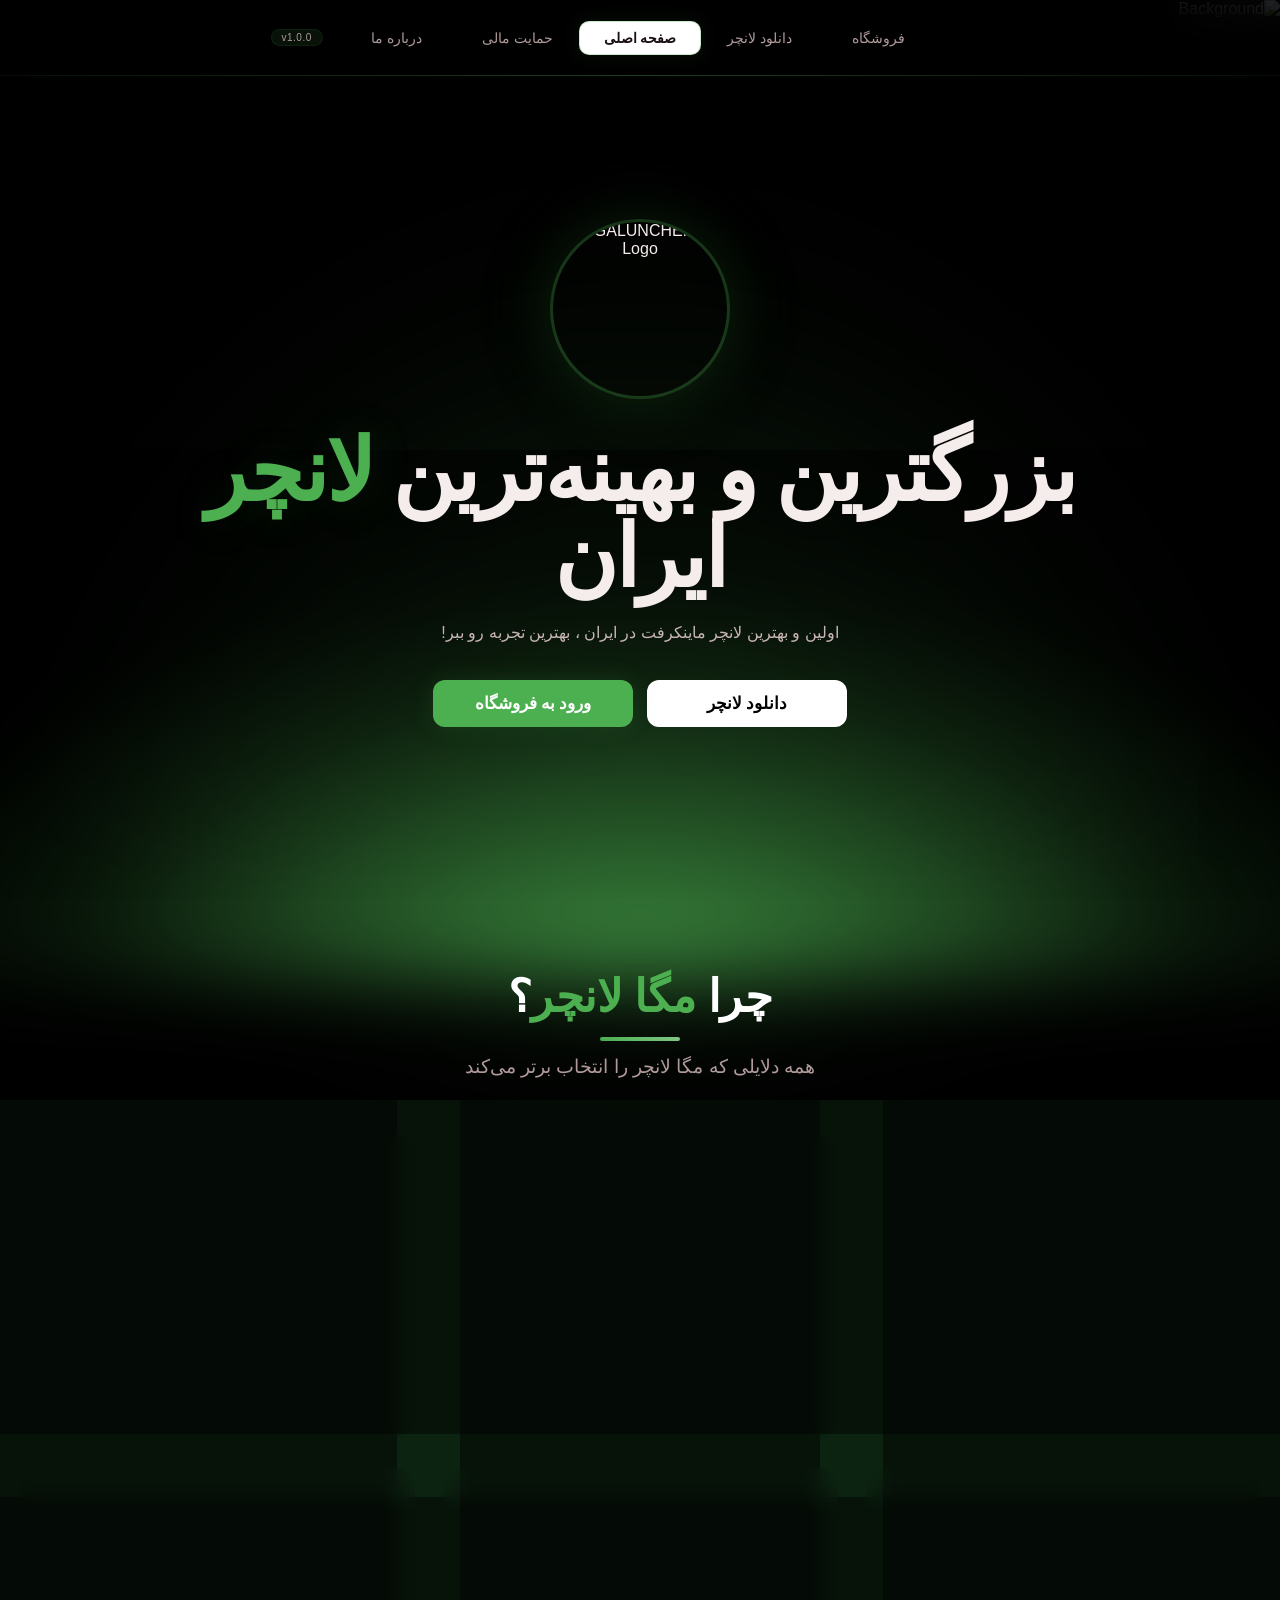
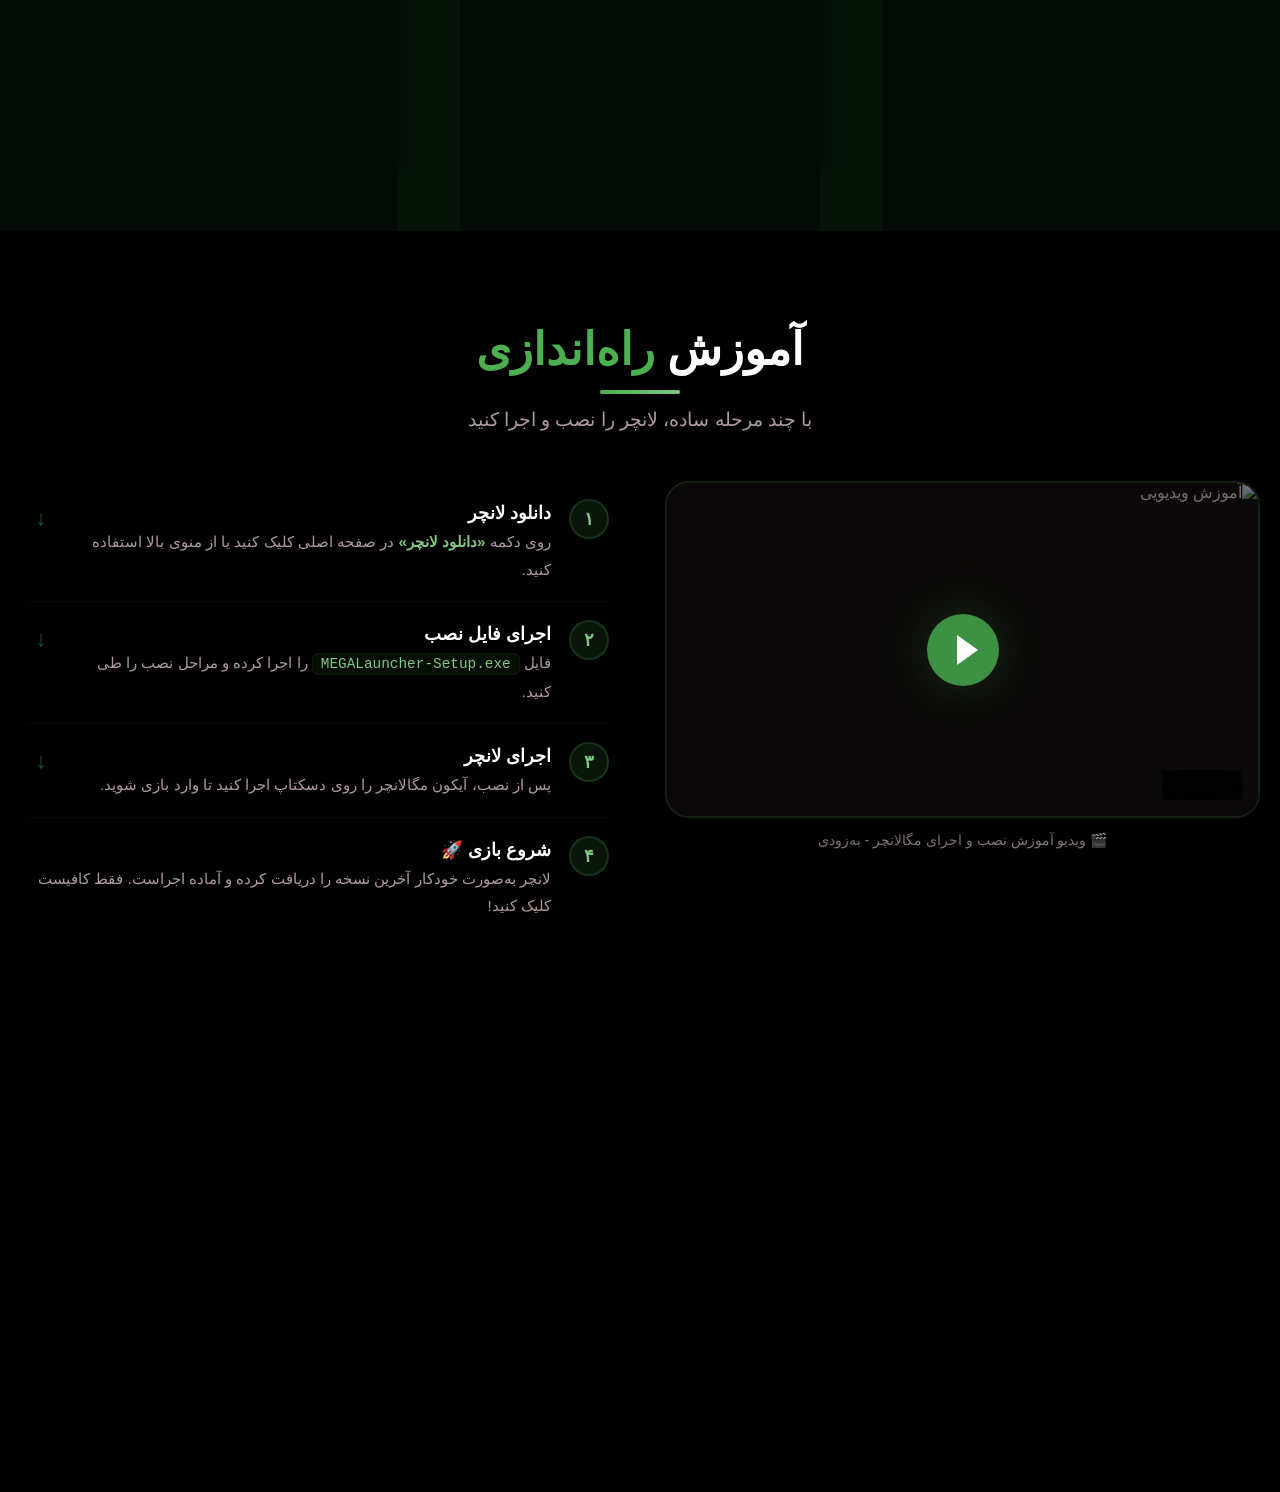
==== commit fbc4ca72: "Update index.html" ====
--- a/index.html
+++ b/index.html
@@ -1,632 +1,2679 @@
 <!DOCTYPE html>
 <html lang="fa" dir="rtl">
 <head>
-    <meta charset="UTF-8">
-    <meta name="viewport" content="width=device-width, initial-scale=1.0">
-    <title>مگا لانچر - در حال بروزرسانی</title>
+    <meta charset="UTF-8" />
+    <meta name="viewport" content="width=device-width, initial-scale=1.0" />
+    <title>MEGALUNCHER | بهترین لانچر ماینکرفت</title>
+    
+    <!-- Favicon -->
+    <link rel="icon" href="https://uploadkon.ir/uploads/518a25_26مگا-لوگو-جدید.jpg " type="image/jpeg" />
+    <link rel="shortcut icon" href="https://uploadkon.ir/uploads/518a25_26مگا-لوگو-جدید.jpg " type="image/jpeg" />
+
     <style>
-        /* ===== RESET & BASE ===== */
-        * {
-            margin: 0;
-            padding: 0;
-            box-sizing: border-box;
-        }
-
-        @import url('https://fonts.googleapis.com/css2?family=Orbitron:wght@400;700;900&display=swap');
-
-        body {
-            font-family: 'Segoe UI', Tahoma, Geneva, Verdana, sans-serif;
-            background: #060606;
-            color: #e0e0e0;
-            min-height: 100vh;
+        /* =========================================
+           FONTS
+        ========================================= */
+        @font-face {
+            font-family: "V1";
+            src: url("./fonts/Vazirmatn-Black.ttf") format("truetype");
+        }
+        @font-face {
+            font-family: "V2";
+            src: url("./fonts/Vazirmatn-Regular.ttf") format("truetype");
+        }
+        @font-face {
+            font-family: "V3";
+            src: url("./fonts/Vazirmatn-Light.ttf") format("truetype");
+        }
+        @font-face {
+            font-family: "V4";
+            src: url("./fonts/Vazirmatn-SemiBold.ttf") format("truetype");
+        }
+
+        /* =========================================
+           ROOT — سبز کم رنگ
+        ========================================= */
+        :root {
+            --main: #4CAF50;
+            --main-light: #81C784;
+            --main-glow: rgba(76, 175, 80, 0.4);
+            --main-dark: #388E3C;
+            --bg: #000000;
+            --text: #f5ecec;
+            --muted: #b09a9b;
+            --navbar-bg: rgba(0, 0, 0, .7);
+            --modal-bg: rgba(0, 0, 0, 0.85);
+            --modal-content-bg: rgba(0, 0, 0, 0.9);
+            --card-bg: rgba(76, 175, 80, 0.08);
+            --border-color: rgba(76, 175, 80, 0.15);
+            --footer-border: rgba(76, 175, 80, 0.06);
+            transition: background-color 0.5s ease, color 0.5s ease, border-color 0.5s ease;
+        }
+
+        /* =========================================
+           تم روشن (Light Mode)
+        ========================================= */
+        body.light-mode {
+            --main: #2E7D32;
+            --main-light: #4CAF50;
+            --main-glow: rgba(46, 125, 50, 0.2);
+            --main-dark: #1B5E20;
+            --bg: #f5f5f5;
+            --text: #1a1a1a;
+            --muted: #666666;
+            --navbar-bg: rgba(255, 255, 255, 0.9);
+            --modal-bg: rgba(255, 255, 255, 0.92);
+            --modal-content-bg: rgba(255, 255, 255, 0.95);
+            --card-bg: rgba(0, 0, 0, 0.05);
+            --border-color: rgba(0, 0, 0, 0.15);
+            --footer-border: rgba(0, 0, 0, 0.1);
+            background-color: #f5f5f5;
+        }
+        body.light-mode .bg-image { opacity: 0.15; }
+        body.light-mode .navbar { background: rgba(255, 255, 255, 0.9); border-bottom: 1px solid rgba(0, 0, 0, 0.1); }
+        body.light-mode .navbar a { color: #333; }
+        body.light-mode .navbar a:hover { color: #fff; background: #2E7D32; }
+        body.light-mode .btn-home { background: #2E7D32; color: #fff; border-color: rgba(0, 0, 0, 0.2); }
+        body.light-mode .btn-home:hover { background: #4CAF50; color: #fff; }
+        body.light-mode .hero h1 { color: #1a1a1a; }
+        body.light-mode .hero h1 span { color: #2E7D32; text-shadow: none; }
+        body.light-mode .sub-slogan { color: #555; }
+        body.light-mode .hero-btn.primary { background: #2E7D32; color: #fff; }
+        body.light-mode .hero-btn.primary:hover { background: #4CAF50; }
+        body.light-mode .hero-btn.secondary { background: #388E3C; color: #fff; }
+        body.light-mode .hero-btn.secondary:hover { background: #4CAF50; }
+        body.light-mode .modal-content { background: rgba(255, 255, 255, 0.95); border-color: rgba(0, 0, 0, 0.15); }
+        body.light-mode .modal-close { color: #333; background: rgba(0, 0, 0, 0.05); border-color: rgba(0, 0, 0, 0.1); }
+        body.light-mode .modal-close:hover { background: rgba(0, 0, 0, 0.1); color: #000; }
+        body.light-mode .download-in-modal .download-title { color: #1a1a1a; }
+        body.light-mode .download-in-modal .download-sub { color: #555; }
+        body.light-mode .download-in-modal .btn-download { background: #2E7D32; color: #fff; border-color: rgba(0, 0, 0, 0.2); }
+        body.light-mode .download-in-modal .btn-download svg { fill: #fff; }
+        body.light-mode .download-in-modal .system-box { background: rgba(0, 0, 0, 0.05); border-color: rgba(0, 0, 0, 0.1); }
+        body.light-mode .download-in-modal .system-box h3 { color: #1a1a1a; }
+        body.light-mode .download-in-modal .system-box ul li { color: #555; border-color: rgba(0, 0, 0, 0.05); }
+        body.light-mode .download-in-modal .system-box .label { color: #2E7D32; }
+        body.light-mode .shop-modal .modal-content { background: rgba(255, 255, 255, 0.95); }
+        body.light-mode .shop-modal .btn-back-home { background: #2E7D32; color: #fff; border-color: rgba(0, 0, 0, 0.2); }
+        body.light-mode .shop-modal .btn-back-home:hover { background: #4CAF50; }
+        body.light-mode .shop-modal .btn-back-home svg { fill: #fff; }
+        body.light-mode .shop-in-modal .shop-header h1 { color: #1a1a1a; }
+        body.light-mode .shop-in-modal .shop-header p { color: #555; }
+        body.light-mode .shop-in-modal .product-card { background: rgba(0, 0, 0, 0.05); border-color: rgba(0, 0, 0, 0.1); }
+        body.light-mode .shop-in-modal .product-card h2 { color: #1a1a1a; }
+        body.light-mode .shop-in-modal .product-card p { color: #555; }
+        body.light-mode .shop-in-modal .price strong { color: #1a1a1a; }
+        body.light-mode .shop-in-modal .buy-btn { background: #2E7D32; color: #fff; }
+        body.light-mode .shop-in-modal .buy-btn:hover { background: #4CAF50; }
+        body.light-mode .footer { border-top-color: rgba(0, 0, 0, 0.1); }
+        body.light-mode .footer-col h3 { color: #1a1a1a; }
+        body.light-mode .footer-col p { color: #555; }
+        body.light-mode .footer-col ul li a { color: #555; }
+        body.light-mode .footer-col ul li a:hover { color: #000; }
+        body.light-mode .footer-bottom p { color: #666; }
+        body.light-mode .footer-social a { color: #666; }
+        body.light-mode .footer-social a:hover { color: #2E7D32; }
+        body.light-mode .footer-glow { opacity: 0.1; }
+        body.light-mode .footer-glow::after { opacity: 0.1; }
+        body.light-mode .footer-fade { display: none; }
+        body.light-mode .shop-in-modal .product-tag { color: #2E7D32; background: rgba(0, 0, 0, 0.05); border-color: rgba(0, 0, 0, 0.1); }
+        body.light-mode .shop-in-modal .badge { color: #2E7D32; border-color: rgba(0, 0, 0, 0.15); background: rgba(0, 0, 0, 0.05); }
+        body.light-mode .shop-in-modal .badge-dot { background: #2E7D32; box-shadow: 0 0 20px rgba(46, 125, 50, 0.2); }
+        body.light-mode .download-in-modal .system-box.minimum { border-right-color: rgba(0, 0, 0, 0.2); }
+        body.light-mode .download-in-modal .system-box.recommended { border-left-color: #2E7D32; }
+        body.light-mode .download-in-modal .system-box ul li::before { color: #2E7D32; }
+        body.light-mode .download-in-modal .system-box.recommended::before { background: radial-gradient(circle at 70% 50%, rgba(46, 125, 50, 0.08) 0%, rgba(46, 125, 50, 0.03) 30%, transparent 70%); }
+        body.light-mode .download-in-modal .system-box::before { background: radial-gradient(circle at 30% 50%, rgba(46, 125, 50, 0.06) 0%, rgba(46, 125, 50, 0.03) 30%, transparent 70%); }
+        body.light-mode .download-in-modal .system-box::after { background: radial-gradient(circle at 50% 50%, rgba(46, 125, 50, 0.03) 0%, transparent 60%); }
+        body.light-mode hr { border-top-color: rgba(0, 0, 0, 0.15) !important; }
+
+        /* =========================================
+           دکمه‌های دایره‌ای پایین سمت راست (نسخه جدید)
+        ========================================= */
+        .floating-actions {
+            position: fixed;
+            bottom: 30px;
+            right: 30px;
+            z-index: 999;
+            display: flex;
+            flex-direction: column;
+            align-items: center;
+            gap: 0;
+            direction: ltr;
+            background: rgba(0, 0, 0, 0.4);
+            backdrop-filter: blur(15px);
+            -webkit-backdrop-filter: blur(15px);
+            padding: 8px 4px;
+            border-radius: 60px;
+            border: 1px solid rgba(76, 175, 80, 0.15);
+            box-shadow: 0 8px 32px rgba(0, 0, 0, 0.4);
+            transition: all 0.4s ease;
+        }
+        .floating-actions:hover {
+            border-color: var(--main);
+            box-shadow: 0 8px 40px rgba(76, 175, 80, 0.2);
+        }
+        .floating-btn {
+            width: 42px;
+            height: 42px;
+            border-radius: 50%;
+            border: none;
+            background: transparent;
+            color: #b09a9b;
+            font-size: 18px;
+            cursor: pointer;
+            transition: all 0.3s ease;
             display: flex;
             align-items: center;
             justify-content: center;
-            padding: 1.5rem;
-            margin: 0;
-            overflow: hidden;
-            background-image: 
-                radial-gradient(circle at 20% 30%, rgba(0, 255, 100, 0.05) 0%, transparent 50%),
-                radial-gradient(circle at 80% 70%, rgba(0, 200, 80, 0.03) 0%, transparent 50%),
-                repeating-linear-gradient(45deg, rgba(0,255,100,0.01) 0px, rgba(0,255,100,0.01) 2px, transparent 2px, transparent 8px);
-        }
-
-        /* ===== SPLASH SCREEN ===== */
-        #splash-screen {
+            position: relative;
+            margin: 2px 0;
+        }
+        .floating-btn:hover {
+            transform: scale(1.15);
+            color: #ffffff;
+            background: rgba(76, 175, 80, 0.15);
+        }
+        .floating-btn:active { transform: scale(0.92); }
+        .floating-btn .tooltip {
+            position: absolute;
+            right: 58px;
+            background: rgba(0, 0, 0, 0.85);
+            backdrop-filter: blur(10px);
+            color: #f5ecec;
+            padding: 4px 14px;
+            border-radius: 8px;
+            font-size: 12px;
+            font-family: "V2", Tahoma, Arial, sans-serif;
+            white-space: nowrap;
+            opacity: 0;
+            pointer-events: none;
+            transition: all 0.3s ease;
+            border: 1px solid rgba(76, 175, 80, 0.15);
+        }
+        .floating-btn:hover .tooltip { opacity: 1; right: 62px; }
+        .floating-btn .flag-icon { font-size: 18px; line-height: 1; }
+        .floating-btn .theme-icon { font-size: 18px; line-height: 1; }
+
+        /* جداکننده خطی بین دکمه‌ها */
+        .floating-divider {
+            width: 30px;
+            height: 1px;
+            background: linear-gradient(90deg, transparent, rgba(76, 175, 80, 0.4), transparent);
+            margin: 4px 0;
+            border-radius: 2px;
+        }
+
+        body.light-mode .floating-actions {
+            background: rgba(255, 255, 255, 0.8);
+            border-color: rgba(0, 0, 0, 0.1);
+            box-shadow: 0 8px 32px rgba(0, 0, 0, 0.08);
+        }
+        body.light-mode .floating-btn {
+            color: #333;
+        }
+        body.light-mode .floating-btn:hover {
+            color: #2E7D32;
+            background: rgba(0, 0, 0, 0.05);
+        }
+        body.light-mode .floating-btn .tooltip {
+            background: rgba(255, 255, 255, 0.9);
+            color: #1a1a1a;
+            border-color: rgba(0, 0, 0, 0.1);
+        }
+        body.light-mode .floating-divider {
+            background: linear-gradient(90deg, transparent, rgba(0, 0, 0, 0.2), transparent);
+        }
+
+        /* =========================================
+           RESET
+        ========================================= */
+        * { box-sizing: border-box; margin: 0; padding: 0; }
+        html { scroll-behavior: smooth; }
+
+        /* =========================================
+           BODY
+        ========================================= */
+        body {
+            min-height: 100vh;
+            overflow-x: hidden;
+            background-color: #000000;
+            color: var(--text);
+            font-family: "V2", Tahoma, Arial, sans-serif;
+            position: relative;
+            transition: background-color 0.5s ease, color 0.5s ease;
+        }
+
+        /* =========================================
+           BACKGROUND IMAGE
+        ========================================= */
+        .bg-image {
             position: fixed;
             top: 0;
             left: 0;
-            width: 100%;
-            height: 100%;
-            background: #060606;
+            width: 100vw;
+            height: 100vh;
+            z-index: -2;
+            object-fit: cover;
+            opacity: 0.40;
+            animation: backgroundPulse 5s ease-in-out infinite;
+            pointer-events: none;
+            transition: opacity 0.5s ease;
+        }
+        @keyframes backgroundPulse {
+            0% { opacity: 0.40; }
+            50% { opacity: 0.52; }
+            100% { opacity: 0.40; }
+        }
+
+        /* =========================================
+           FOOTER GLOW
+        ========================================= */
+        .footer-glow {
+            position: fixed;
+            bottom: -80px;
+            left: 50%;
+            transform: translateX(-50%);
+            width: 140vw;
+            max-width: 1500px;
+            height: 380px;
+            background: radial-gradient(ellipse at 50% 100%,
+                        rgba(76, 175, 80, 0.7) 0%,
+                        rgba(76, 175, 80, 0.4) 30%,
+                        rgba(56, 142, 60, 0.15) 55%,
+                        transparent 80%);
+            border-radius: 50% 50% 0 0 / 100% 100% 0 0;
+            filter: blur(35px);
+            pointer-events: none;
+            z-index: -1;
+            animation: pulseGlow 5s ease-in-out infinite alternate;
+            transition: opacity 0.5s ease;
+        }
+        .footer-glow::after {
+            content: '';
+            position: absolute;
+            bottom: 0;
+            left: 50%;
+            transform: translateX(-50%);
+            width: 85%;
+            height: 200%;
+            background: radial-gradient(ellipse at 50% 100%,
+                        rgba(76, 175, 80, 0.25) 0%,
+                        transparent 70%);
+            filter: blur(70px);
+            border-radius: 50%;
+            transition: opacity 0.5s ease;
+        }
+        @keyframes pulseGlow {
+            0% { opacity: 0.25; transform: translateX(-50%) scale(0.9); filter: blur(35px); }
+            100% { opacity: 0.65; transform: translateX(-50%) scale(1.08); filter: blur(30px); }
+        }
+        .footer-fade {
+            position: fixed;
+            bottom: 0;
+            left: 0;
+            right: 0;
+            height: 50vh;
+            background: linear-gradient(to top, rgba(0, 0, 0, 0) 0%, rgba(0, 0, 0, 0.5) 100%);
+            pointer-events: none;
+            z-index: -1;
+            transition: opacity 0.5s ease;
+        }
+
+        /* =========================================
+           NAVBAR (بهبود یافته با افکت شیشه‌ای)
+        ========================================= */
+        .navbar {
+            position: fixed;
+            top: 0;
+            left: 0;
+            right: 0;
+            z-index: 20;
+            height: 76px;
             display: flex;
             align-items: center;
-            justify-content: center;
-            z-index: 1000;
-            transition: opacity 0.8s cubic-bezier(0.4, 0, 0.2, 1), 
-                        visibility 0.8s cubic-bezier(0.4, 0, 0.2, 1),
-                        transform 0.8s cubic-bezier(0.4, 0, 0.2, 1);
-            background-image: 
-                radial-gradient(circle at 50% 40%, rgba(0, 255, 100, 0.06) 0%, transparent 60%),
-                radial-gradient(circle at 80% 20%, rgba(0, 200, 80, 0.03) 0%, transparent 40%);
-        }
-
-        #splash-screen.hidden {
-            opacity: 0;
-            visibility: hidden;
-            pointer-events: none;
-            transform: scale(1.05);
-        }
-
-        .splash-content {
-            text-align: center;
-            max-width: 550px;
-            padding: 2rem;
-            animation: fadeInUp 1s cubic-bezier(0.4, 0, 0.2, 1);
-            position: relative;
-        }
-
-        /* افکت حلقه‌های نئونی */
-        .splash-content::before {
+            justify-content: space-between;
+            padding: 0 6%;
+            background: rgba(0, 0, 0, 0.55);
+            backdrop-filter: blur(20px) saturate(1.2);
+            -webkit-backdrop-filter: blur(20px) saturate(1.2);
+            border-bottom: 1px solid rgba(76, 175, 80, 0.08);
+            transition: background-color 0.5s ease, border-color 0.5s ease;
+        }
+        .navbar::after {
             content: '';
             position: absolute;
-            top: -20px;
-            left: -20px;
-            right: -20px;
-            bottom: -20px;
-            background: 
-                conic-gradient(from 0deg at 50% 50%, 
-                    transparent 0deg, 
-                    rgba(0, 255, 100, 0.03) 60deg, 
-                    transparent 120deg,
-                    rgba(0, 255, 100, 0.03) 180deg,
-                    transparent 240deg,
-                    rgba(0, 255, 100, 0.03) 300deg,
-                    transparent 360deg);
-            border-radius: 50%;
-            animation: rotateGlow 10s linear infinite;
-            z-index: -1;
-            filter: blur(20px);
-        }
-
-        @keyframes rotateGlow {
-            0% { transform: rotate(0deg) scale(1.2); }
-            100% { transform: rotate(360deg) scale(1.2); }
-        }
-
-        @keyframes fadeInUp {
-            from {
-                opacity: 0;
-                transform: translateY(30px) scale(0.95);
-            }
-            to {
-                opacity: 1;
-                transform: translateY(0) scale(1);
-            }
-        }
-
-        /* ===== LOGO (متنی) ===== */
-        .splash-logo-text {
-            width: 130px;
-            height: 130px;
-            margin: 0 auto 1.5rem;
-            border-radius: 50%;
-            background: linear-gradient(135deg, #00ff88, #00b33c);
+            bottom: -1px;
+            left: 0;
+            right: 0;
+            height: 1px;
+            background: linear-gradient(90deg, transparent, var(--main), transparent);
+            opacity: 0.3;
+        }
+        .nav-logo {
             display: flex;
             align-items: center;
+            gap: 12px;
+            flex: 0 0 auto;
+        }
+        .nav-logo img {
+            height: 40px;
+            width: 40px;
+            border-radius: 50%;
+            object-fit: cover;
+            border: 2px solid rgba(76, 175, 80, 0.3);
+            transition: border-color 0.3s ease;
+        }
+        .nav-logo:hover img {
+            border-color: var(--main);
+        }
+        .nav-logo span {
+            color: #f5ecec;
+            font-family: "V1", Tahoma, Arial, sans-serif;
+            font-size: 18px;
+            font-weight: 700;
+            transition: color 0.5s ease;
+        }
+        .nav-logo span span { color: var(--main); }
+        .nav-version {
+            font-family: "V3", Tahoma, Arial, sans-serif;
+            font-size: 10px;
+            color: var(--muted);
+            background: rgba(76, 175, 80, 0.1);
+            padding: 2px 10px;
+            border-radius: 20px;
+            border: 1px solid rgba(76, 175, 80, 0.1);
+            margin-right: 4px;
+            letter-spacing: 0.5px;
+        }
+        body.light-mode .nav-logo span { color: #1a1a1a; }
+        body.light-mode .nav-version { color: #555; background: rgba(0,0,0,0.05); border-color: rgba(0,0,0,0.1); }
+
+        .nav-left {
+            display: flex;
+            gap: 28px;
+            align-items: center;
+            flex: 1;
+            justify-content: flex-end;
+        }
+        .nav-left a {
+            color: #b09a9b;
+            text-decoration: none;
+            font-size: 14px;
+            font-family: "V1", Tahoma, Arial, sans-serif;
+            font-weight: 500;
+            transition: .3s ease;
+            padding: 8px 16px;
+            border-radius: 10px;
+            cursor: pointer;
+            position: relative;
+        }
+        .nav-left a::after {
+            content: '';
+            position: absolute;
+            bottom: 2px;
+            left: 50%;
+            transform: translateX(-50%);
+            width: 0;
+            height: 2px;
+            background: var(--main);
+            transition: width 0.3s ease;
+        }
+        .nav-left a:hover::after { width: 60%; }
+        .nav-left a:hover {
+            color: #1a0f10;
+            background: #ffffff;
+            box-shadow: 0 0 25px rgba(76, 175, 80, .2);
+        }
+        .nav-center {
+            display: flex;
             justify-content: center;
-            font-family: 'Orbitron', sans-serif;
-            font-size: 3.5rem;
-            font-weight: 900;
-            color: #060606;
-            box-shadow: 0 0 40px rgba(0, 200, 80, 0.2), inset 0 0 40px rgba(0, 0, 0, 0.1);
-            border: 3px solid rgba(0, 255, 100, 0.3);
-            animation: logoPulse 3s ease-in-out infinite;
-            transition: all 0.5s ease;
-            text-shadow: 0 2px 10px rgba(0, 0, 0, 0.2);
-            user-select: none;
-        }
-
-        .splash-logo-text:hover {
-            transform: scale(1.05) rotate(5deg);
-            border-color: rgba(0, 255, 100, 0.6);
-            box-shadow: 0 0 60px rgba(0, 200, 80, 0.3);
-        }
-
-        @keyframes logoPulse {
-            0%, 100% { box-shadow: 0 0 40px rgba(0, 200, 80, 0.2), inset 0 0 40px rgba(0, 0, 0, 0.1); }
-            50% { box-shadow: 0 0 70px rgba(0, 200, 80, 0.35), inset 0 0 60px rgba(0, 0, 0, 0.05); }
-        }
-
-        .splash-title {
-            font-family: 'Orbitron', 'Segoe UI', sans-serif;
-            font-size: 2.8rem;
-            font-weight: 900;
-            background: linear-gradient(135deg, #00ff88, #00b33c, #00ff88);
-            background-size: 200% 200%;
-            -webkit-background-clip: text;
-            background-clip: text;
-            color: transparent;
-            animation: gradientMove 3s ease-in-out infinite;
-            letter-spacing: 2px;
-            text-shadow: 0 0 40px rgba(0, 255, 100, 0.1);
-            margin-bottom: 0.5rem;
-        }
-
-        @keyframes gradientMove {
-            0%, 100% { background-position: 0% 50%; }
-            50% { background-position: 100% 50%; }
-        }
-
-        .splash-subtitle {
-            color: #6a6a6a;
-            font-size: 1rem;
-            margin-bottom: 2.5rem;
-            font-weight: 300;
-            letter-spacing: 3px;
-            text-transform: uppercase;
-            border-bottom: 1px solid rgba(0, 255, 100, 0.06);
-            padding-bottom: 1.5rem;
-            font-family: 'Orbitron', 'Segoe UI', sans-serif;
-        }
-
-        /* ===== ENTER BUTTON ===== */
-        .enter-btn {
-            display: inline-block;
-            padding: 1rem 4rem;
-            font-size: 1.1rem;
+            flex: 0 1 auto;
+            margin: 0 10px;
+        }
+        .btn-home {
+            padding: 8px 24px;
+            border-radius: 10px;
+            background: #ffffff;
+            border: 1px solid rgba(76, 175, 80, .3);
+            color: #1a0f10;
+            font-family: "V2", Tahoma, Arial, sans-serif;
+            font-size: 14px;
             font-weight: 700;
-            color: #060606;
-            background: linear-gradient(135deg, #00ff88, #00b33c);
-            border: none;
-            border-radius: 60px;
+            text-decoration: none;
+            transition: .3s ease;
+            box-shadow: 0 0 20px rgba(76, 175, 80, .1);
             cursor: pointer;
-            transition: all 0.4s cubic-bezier(0.4, 0, 0.2, 1);
-            box-shadow: 0 8px 30px rgba(0, 200, 80, 0.2);
-            letter-spacing: 2px;
             position: relative;
             overflow: hidden;
-            font-family: 'Orbitron', 'Segoe UI', sans-serif;
-        }
-
-        .enter-btn::before {
-            content: '';
-            position: absolute;
-            top: -2px;
-            left: -2px;
-            right: -2px;
-            bottom: -2px;
-            background: linear-gradient(135deg, #00ff88, #00b33c, #00ff88);
-            background-size: 200% 200%;
-            border-radius: 60px;
-            z-index: -1;
-            animation: gradientMove 3s ease-in-out infinite;
-            filter: blur(5px);
-            opacity: 0;
-            transition: opacity 0.4s ease;
-        }
-
-        .enter-btn:hover::before {
-            opacity: 1;
-        }
-
-        .enter-btn:hover {
-            transform: translateY(-3px) scale(1.02);
-            box-shadow: 0 12px 40px rgba(0, 200, 80, 0.3);
-        }
-
-        .enter-btn:active {
-            transform: scale(0.95);
-        }
-
-        .enter-icon {
-            display: inline-block;
-            margin-left: 12px;
-            font-size: 1.2rem;
-            animation: iconBounce 2s ease-in-out infinite;
-        }
-
-        @keyframes iconBounce {
-            0%, 100% { transform: translateX(0); }
-            50% { transform: translateX(5px); }
-        }
-
-        .splash-hint {
-            margin-top: 2rem;
-            font-size: 0.75rem;
-            color: #3a3a3a;
-            font-family: 'Orbitron', 'Segoe UI', sans-serif;
-            letter-spacing: 1px;
-            opacity: 0.6;
-        }
-
-        /* ===== MAIN PAGE ===== */
-        .maintenance-card {
-            max-width: 680px;
-            width: 100%;
-            background: rgba(10, 10, 10, 0.85);
-            backdrop-filter: blur(20px);
-            -webkit-backdrop-filter: blur(20px);
-            border-radius: 2.5rem;
-            padding: 2.8rem 2.5rem;
-            box-shadow: 0 25px 60px -8px rgba(0, 0, 0, 0.9), 
-                        0 0 0 1px rgba(0, 255, 100, 0.1),
-                        inset 0 0 80px rgba(0, 255, 100, 0.02);
-            border: 1px solid rgba(0, 200, 80, 0.15);
-            text-align: center;
-            transition: all 0.6s cubic-bezier(0.4, 0, 0.2, 1);
-            position: relative;
-            overflow: hidden;
-            opacity: 0;
-            transform: scale(0.95) translateY(20px);
-        }
-
-        .maintenance-card.visible {
-            opacity: 1;
-            transform: scale(1) translateY(0);
-        }
-
-        /* افکت‌های نئونی پویا */
-        .maintenance-card::before {
+        }
+        .btn-home::before {
             content: '';
             position: absolute;
             top: -50%;
             left: -50%;
             width: 200%;
             height: 200%;
-            background: conic-gradient(from 0deg at 50% 50%, 
-                rgba(0, 255, 100, 0.03), 
-                rgba(0, 200, 80, 0.02), 
-                rgba(0, 255, 100, 0.03));
-            animation: rotateGlow 20s linear infinite;
-            z-index: 0;
-        }
-
-        /* خطوط شبکه AI */
-        .maintenance-card::after {
+            background: radial-gradient(circle, rgba(76, 175, 80, 0.1), transparent 60%);
+            opacity: 0;
+            transition: opacity 0.5s ease;
+        }
+        .btn-home:hover::before { opacity: 1; }
+        .btn-home:hover {
+            box-shadow: 0 0 35px rgba(76, 175, 80, .25);
+            background: #f5f0f0;
+            transform: translateY(-1px);
+        }
+        .nav-right {
+            display: flex;
+            gap: 28px;
+            align-items: center;
+            flex: 1;
+            justify-content: flex-start;
+        }
+        .nav-right a {
+            color: #b09a9b;
+            text-decoration: none;
+            font-size: 14px;
+            font-family: "V1", Tahoma, Arial, sans-serif;
+            font-weight: 500;
+            transition: .3s ease;
+            padding: 8px 16px;
+            border-radius: 10px;
+            cursor: pointer;
+            position: relative;
+        }
+        .nav-right a::after {
             content: '';
             position: absolute;
+            bottom: 2px;
+            left: 50%;
+            transform: translateX(-50%);
+            width: 0;
+            height: 2px;
+            background: var(--main);
+            transition: width 0.3s ease;
+        }
+        .nav-right a:hover::after { width: 60%; }
+        .nav-right a:hover {
+            color: #1a0f10;
+            background: #ffffff;
+            box-shadow: 0 0 25px rgba(76, 175, 80, .2);
+        }
+
+        /* =========================================
+           HERO
+        ========================================= */
+        .hero {
+            min-height: 100vh;
+            display: flex;
+            align-items: center;
+            justify-content: center;
+            text-align: center;
+            padding: 125px 20px 80px;
+            position: relative;
+            z-index: 1;
+        }
+        .hero-content {
+            max-width: 920px;
+            animation: heroIn .9s ease both;
+        }
+        @keyframes heroIn {
+            from { opacity: 0; transform: translateY(25px); }
+            to { opacity: 1; transform: translateY(0); }
+        }
+        .hero-logo {
+            display: block;
+            margin: 0 auto 30px;
+            width: 180px;
+            height: 180px;
+            border-radius: 50%;
+            object-fit: cover;
+            border: 3px solid rgba(76, 175, 80, 0.3);
+            box-shadow: 0 0 60px rgba(76, 175, 80, 0.15), 0 0 120px rgba(76, 175, 80, 0.05);
+            transition: transform 0.5s ease, box-shadow 0.5s ease, border-color 0.5s ease;
+            background: transparent;
+        }
+        .hero-logo:hover {
+            transform: scale(1.05);
+            box-shadow: 0 0 80px rgba(76, 175, 80, 0.25), 0 0 150px rgba(76, 175, 80, 0.1);
+            border-color: rgba(76, 175, 80, 0.6);
+        }
+        body.light-mode .hero-logo {
+            border-color: rgba(46, 125, 50, 0.3);
+            box-shadow: 0 0 60px rgba(46, 125, 50, 0.1), 0 0 120px rgba(46, 125, 50, 0.03);
+        }
+        body.light-mode .hero-logo:hover {
+            border-color: rgba(46, 125, 50, 0.6);
+            box-shadow: 0 0 80px rgba(46, 125, 50, 0.2), 0 0 150px rgba(46, 125, 50, 0.08);
+        }
+        .hero h1 {
+            font-size: clamp(42px, 7vw, 86px);
+            line-height: 1;
+            font-weight: 900;
+            letter-spacing: -2px;
+            margin-bottom: 22px;
+            font-family: "V1";
+            color: #f5ecec;
+            transition: color 0.5s ease;
+        }
+        .hero h1 span {
+            color: var(--main);
+            text-shadow: 0 0 45px rgba(76, 175, 80, .15);
+            transition: color 0.5s ease, text-shadow 0.5s ease;
+        }
+        .sub-slogan {
+            color: #c9b5b6;
+            font-size: 16px;
+            margin-bottom: 38px;
+            font-family: "V2", Tahoma, Arial, sans-serif;
+            transition: color 0.5s ease;
+        }
+        .hero-buttons {
+            display: flex;
+            justify-content: center;
+            align-items: center;
+            gap: 14px;
+            margin-top: 5px;
+            flex-wrap: wrap;
+        }
+        .hero-btn {
+            display: inline-flex;
+            align-items: center;
+            justify-content: center;
+            min-width: 200px;
+            padding: 13px 25px;
+            border-radius: 12px;
+            text-decoration: none;
+            font-family: "V1";
+            font-size: 17px;
+            font-weight: 600;
+            transition: .3s ease;
+            cursor: pointer;
+            border: none;
+            position: relative;
+            overflow: hidden;
+        }
+        .hero-btn::before {
+            content: '';
+            position: absolute;
+            top: -50%;
+            left: -50%;
+            width: 200%;
+            height: 200%;
+            background: radial-gradient(circle, rgba(255,255,255,0.1), transparent 60%);
+            opacity: 0;
+            transition: opacity 0.5s ease;
+        }
+        .hero-btn:hover::before { opacity: 1; }
+        .hero-btn:active { transform: scale(0.94); }
+        .hero-btn.primary {
+            background: #ffffff;
+            color: #000000;
+            transition: background 0.3s ease, color 0.3s ease;
+        }
+        .hero-btn.primary:hover {
+            background: #f5f0f0;
+            box-shadow: 0 8px 30px rgba(255, 255, 255, .15);
+        }
+        .hero-btn.secondary {
+            background: var(--main);
+            color: #ffffff;
+            box-shadow: 0 0 25px rgba(76, 175, 80, .15);
+            transition: background 0.3s ease, color 0.3s ease;
+        }
+        .hero-btn.secondary:hover {
+            background: var(--main-light);
+            box-shadow: 0 8px 35px rgba(76, 175, 80, .25);
+        }
+
+        /* ============================================================
+           چرا مگا لانچر؟
+        ============================================================ */
+        .mega-reasons-section {
+            padding: 70px 20px 90px;
+            background: transparent;
+            position: relative;
+            z-index: 1;
+        }
+        .mega-reasons-container {
+            max-width: 1280px;
+            margin: 0 auto;
+        }
+        .mega-reasons-header {
+            text-align: center;
+            margin-bottom: 55px;
+        }
+        .mega-reasons-header h2 {
+            font-size: 2.8rem;
+            font-weight: 700;
+            color: #ffffff;
+            letter-spacing: -0.5px;
+            font-family: "V1", Tahoma, Arial, sans-serif;
+            transition: color 0.5s ease;
+        }
+        .mega-reasons-header h2 span {
+            color: var(--main);
+            transition: color 0.5s ease;
+        }
+        .mega-reasons-header h2::after {
+            content: '';
+            display: block;
+            width: 80px;
+            height: 4px;
+            background: linear-gradient(90deg, var(--main), var(--main-light));
+            margin: 14px auto 0;
+            border-radius: 4px;
+        }
+        .mega-reasons-header p {
+            font-size: 1.2rem;
+            color: var(--muted);
+            margin-top: 14px;
+            font-family: "V2", Tahoma, Arial, sans-serif;
+            transition: color 0.5s ease;
+        }
+        .mega-reasons-grid {
+            display: grid;
+            grid-template-columns: repeat(auto-fit, minmax(300px, 1fr));
+            gap: 28px;
+        }
+        .reason-card {
+            background: rgba(76, 175, 80, 0.06);
+            border-radius: 24px;
+            padding: 30px 26px 26px;
+            box-shadow: 0 12px 30px rgba(0, 0, 0, 0.6);
+            border: 1px solid rgba(76, 175, 80, 0.12);
+            transition: transform 0.25s ease, box-shadow 0.3s ease, border-color 0.3s ease, background 0.5s ease;
+            display: flex;
+            flex-direction: column;
+            backdrop-filter: blur(10px);
+        }
+        .reason-card:hover {
+            transform: translateY(-8px);
+            box-shadow: 0 20px 44px rgba(0, 0, 0, 0.8);
+            border-color: var(--main);
+        }
+        .card-icon {
+            font-size: 2.8rem;
+            margin-bottom: 6px;
+            display: inline-block;
+        }
+        .reason-card h3 {
+            font-size: 1.5rem;
+            font-weight: 700;
+            color: #ffffff;
+            margin: 6px 0 12px;
+            line-height: 1.3;
+            font-family: "V1", Tahoma, Arial, sans-serif;
+            transition: color 0.5s ease;
+        }
+        .reason-card h3 span {
+            color: var(--main);
+            transition: color 0.5s ease;
+        }
+        .reason-card p {
+            font-size: 1rem;
+            line-height: 1.8;
+            color: var(--muted);
+            margin-bottom: 18px;
+            flex: 1;
+            font-family: "V2", Tahoma, Arial, sans-serif;
+            transition: color 0.5s ease;
+        }
+        .card-tags {
+            display: flex;
+            flex-wrap: wrap;
+            gap: 10px;
+            margin-top: 4px;
+        }
+        .card-tags span {
+            background: rgba(76, 175, 80, 0.12);
+            color: var(--main-light);
+            font-size: 0.7rem;
+            font-weight: 600;
+            padding: 6px 14px;
+            border-radius: 40px;
+            letter-spacing: 0.3px;
+            border: 1px solid rgba(76, 175, 80, 0.15);
+            text-transform: uppercase;
+            font-family: "V2", Tahoma, Arial, sans-serif;
+            transition: background 0.5s ease, color 0.5s ease, border-color 0.5s ease;
+        }
+        body.light-mode .reason-card {
+            background: rgba(0, 0, 0, 0.05);
+            border-color: rgba(0, 0, 0, 0.1);
+        }
+        body.light-mode .reason-card h3 { color: #1a1a1a; }
+        body.light-mode .reason-card p { color: #555; }
+        body.light-mode .mega-reasons-header h2 { color: #1a1a1a; }
+        body.light-mode .card-tags span {
+            background: rgba(0, 0, 0, 0.08);
+            color: #333;
+            border-color: rgba(0, 0, 0, 0.1);
+        }
+
+        /* ============================================================
+           بخش آموزش (Tutorial)
+        ============================================================ */
+        .tutorial-section {
+            padding: 60px 20px 90px;
+            position: relative;
+            z-index: 1;
+        }
+        .tutorial-container {
+            max-width: 1280px;
+            margin: 0 auto;
+        }
+        .tutorial-header {
+            text-align: center;
+            margin-bottom: 50px;
+        }
+        .tutorial-header h2 {
+            font-size: 2.8rem;
+            font-weight: 700;
+            color: #ffffff;
+            font-family: "V1", Tahoma, Arial, sans-serif;
+            transition: color 0.5s ease;
+        }
+        .tutorial-header h2 span {
+            color: var(--main);
+        }
+        .tutorial-header h2::after {
+            content: '';
+            display: block;
+            width: 80px;
+            height: 4px;
+            background: linear-gradient(90deg, var(--main), var(--main-light));
+            margin: 14px auto 0;
+            border-radius: 4px;
+        }
+        .tutorial-header p {
+            font-size: 1.2rem;
+            color: var(--muted);
+            margin-top: 14px;
+            font-family: "V2", Tahoma, Arial, sans-serif;
+            transition: color 0.5s ease;
+        }
+
+        .tutorial-grid {
+            display: grid;
+            grid-template-columns: 1fr 1fr;
+            gap: 50px;
+            align-items: start;
+        }
+
+        /* ===== ویدیو ===== */
+        .tutorial-video-box {
+            display: flex;
+            flex-direction: column;
+            align-items: center;
+        }
+        .video-wrapper {
+            width: 100%;
+            position: relative;
+            border-radius: 24px;
+            overflow: hidden;
+            border: 2px solid rgba(76, 175, 80, 0.15);
+            box-shadow: 0 20px 60px rgba(0, 0, 0, 0.6);
+            transition: border-color 0.3s ease;
+            background: #0a0808;
+        }
+        .video-wrapper:hover {
+            border-color: var(--main);
+        }
+        .video-placeholder {
+            position: relative;
+            width: 100%;
+            padding-bottom: 56.25%; /* 16:9 */
+            background: #0a0808;
+            cursor: pointer;
+            overflow: hidden;
+        }
+        .video-thumb {
+            position: absolute;
+            top: 0;
+            left: 0;
+            width: 100%;
+            height: 100%;
+            object-fit: cover;
+            opacity: 0.45;
+            transition: transform 0.5s ease;
+        }
+        .video-placeholder:hover .video-thumb {
+            transform: scale(1.05);
+        }
+        .play-button {
+            position: absolute;
+            top: 50%;
+            left: 50%;
+            transform: translate(-50%, -50%);
+            z-index: 2;
+            transition: transform 0.3s ease;
+            filter: drop-shadow(0 0 30px rgba(76, 175, 80, 0.3));
+        }
+        .play-button svg {
+            display: block;
+            width: 72px;
+            height: 72px;
+        }
+        .video-placeholder:hover .play-button {
+            transform: translate(-50%, -50%) scale(1.08);
+        }
+        .video-badge {
+            position: absolute;
+            bottom: 16px;
+            right: 16px;
+            z-index: 3;
+            background: rgba(0, 0, 0, 0.75);
+            backdrop-filter: blur(10px);
+            padding: 6px 18px;
+            border-radius: 30px;
+            font-family: "V2", Tahoma, Arial, sans-serif;
+            font-size: 13px;
+            color: var(--main-light);
+            border: 1px solid rgba(76, 175, 80, 0.2);
+            letter-spacing: 0.5px;
+        }
+        .video-caption {
+            color: var(--muted);
+            font-size: 14px;
+            margin-top: 14px;
+            font-family: "V2", Tahoma, Arial, sans-serif;
+            text-align: center;
+            transition: color 0.5s ease;
+        }
+
+        /* ===== مراحل ===== */
+        .tutorial-steps {
+            display: flex;
+            flex-direction: column;
+            gap: 0;
+            padding: 0 6px;
+        }
+        .step-item {
+            display: flex;
+            align-items: flex-start;
+            gap: 18px;
+            padding: 18px 0;
+            position: relative;
+        }
+        .step-item:not(.last-step) {
+            border-bottom: 1px solid rgba(76, 175, 80, 0.08);
+        }
+        .step-number {
+            flex-shrink: 0;
+            width: 40px;
+            height: 40px;
+            display: flex;
+            align-items: center;
+            justify-content: center;
+            border-radius: 50%;
+            background: rgba(76, 175, 80, 0.12);
+            border: 2px solid rgba(76, 175, 80, 0.2);
+            color: var(--main-light);
+            font-family: "V1", Tahoma, Arial, sans-serif;
+            font-size: 18px;
+            font-weight: 700;
+            transition: all 0.3s ease, background 0.5s ease, border-color 0.5s ease, color 0.5s ease;
+        }
+        .step-item:hover .step-number {
+            background: var(--main);
+            border-color: var(--main);
+            color: #fff;
+            box-shadow: 0 0 25px rgba(76, 175, 80, 0.2);
+        }
+        .step-content {
+            flex: 1;
+            padding-top: 4px;
+        }
+        .step-content h4 {
+            font-family: "V1", Tahoma, Arial, sans-serif;
+            font-size: 1.1rem;
+            font-weight: 700;
+            color: #ffffff;
+            margin-bottom: 4px;
+            transition: color 0.5s ease;
+        }
+        .step-content p {
+            color: var(--muted);
+            font-family: "V2", Tahoma, Arial, sans-serif;
+            font-size: 0.95rem;
+            line-height: 1.8;
+            transition: color 0.5s ease;
+        }
+        .step-content p strong {
+            color: var(--main-light);
+            font-family: "V4", Tahoma, Arial, sans-serif;
+            transition: color 0.5s ease;
+        }
+        .step-content code {
+            background: rgba(76, 175, 80, 0.08);
+            padding: 2px 8px;
+            border-radius: 6px;
+            font-family: monospace;
+            font-size: 0.9rem;
+            color: var(--main-light);
+            border: 1px solid rgba(76, 175, 80, 0.1);
+        }
+        .step-arrow {
+            flex-shrink: 0;
+            width: 30px;
+            text-align: center;
+            color: var(--main);
+            font-size: 22px;
+            font-weight: 700;
+            opacity: 0.5;
+            animation: arrowBounce 1.8s ease-in-out infinite;
+            padding-top: 6px;
+            transition: color 0.5s ease;
+        }
+        .step-item.last-step .step-arrow {
+            display: none;
+        }
+        @keyframes arrowBounce {
+            0%, 100% { transform: translateY(0); opacity: 0.4; }
+            50% { transform: translateY(6px); opacity: 0.9; }
+        }
+        body.light-mode .step-number {
+            background: rgba(0, 0, 0, 0.06);
+            border-color: rgba(0, 0, 0, 0.15);
+            color: #2E7D32;
+        }
+        body.light-mode .step-item:hover .step-number {
+            background: #2E7D32;
+            border-color: #2E7D32;
+            color: #fff;
+        }
+        body.light-mode .step-content h4 { color: #1a1a1a; }
+        body.light-mode .step-content p { color: #555; }
+        body.light-mode .step-content p strong { color: #2E7D32; }
+        body.light-mode .step-arrow { color: #2E7D32; }
+        body.light-mode .step-item:not(.last-step) {
+            border-bottom-color: rgba(0, 0, 0, 0.08);
+        }
+        body.light-mode .tutorial-header h2 { color: #1a1a1a; }
+        body.light-mode .video-badge { color: #2E7D32; border-color: rgba(0, 0, 0, 0.15); background: rgba(255,255,255,0.85); }
+        body.light-mode .video-caption { color: #555; }
+
+        /* =========================================
+           مودال دانلود
+        ========================================= */
+        .modal-overlay {
+            display: none;
+            position: fixed;
             top: 0;
             left: 0;
             right: 0;
             bottom: 0;
-            background-image: 
-                linear-gradient(rgba(0, 255, 100, 0.02) 1px, transparent 1px),
-                linear-gradient(90deg, rgba(0, 255, 100, 0.02) 1px, transparent 1px);
-            background-size: 40px 40px;
-            z-index: 0;
-            pointer-events: none;
-        }
-
-        .content {
+            background: rgba(0, 0, 0, 0.85);
+            backdrop-filter: blur(12px);
+            z-index: 100;
+            align-items: center;
+            justify-content: center;
+            padding: 20px;
+            animation: modalFade .3s ease;
+            transition: background 0.5s ease;
+        }
+        .modal-overlay.active { display: flex; }
+        @keyframes modalFade {
+            from { opacity: 0; transform: scale(0.95); }
+            to { opacity: 1; transform: scale(1); }
+        }
+        .modal-content {
+            background: rgba(0, 0, 0, 0.9);
+            border: 1px solid rgba(76, 175, 80, 0.15);
+            border-radius: 24px;
+            max-width: 900px;
+            width: 100%;
+            max-height: 90vh;
+            overflow-y: auto;
+            padding: 40px 35px 45px;
             position: relative;
-            z-index: 1;
-        }
-
-        /* لوگو در صفحه اصلی (متنی) */
-        .main-logo-text {
-            width: 110px;
-            height: 110px;
-            margin: 0 auto 1.5rem;
+            box-shadow: 0 30px 80px rgba(0, 0, 0, 0.8);
+            transition: background 0.5s ease, border-color 0.5s ease;
+        }
+        .modal-content::-webkit-scrollbar { width: 4px; }
+        .modal-content::-webkit-scrollbar-track { background: transparent; }
+        .modal-content::-webkit-scrollbar-thumb { background: var(--main); border-radius: 10px; }
+        .modal-close {
+            position: absolute;
+            top: 16px;
+            left: 20px;
+            background: rgba(76, 175, 80, 0.08);
+            border: 1px solid rgba(76, 175, 80, 0.12);
             border-radius: 50%;
-            background: linear-gradient(135deg, #00ff88, #00b33c);
+            width: 42px;
+            height: 42px;
             display: flex;
             align-items: center;
             justify-content: center;
-            font-family: 'Orbitron', sans-serif;
-            font-size: 3rem;
+            cursor: pointer;
+            transition: all 0.2s ease;
+            color: #c9b5b6;
+            font-size: 22px;
+            font-family: "V1", Tahoma, Arial, sans-serif;
+        }
+        .modal-close:hover {
+            background: rgba(76, 175, 80, 0.15);
+            border-color: rgba(76, 175, 80, 0.3);
+            color: #ffffff;
+            transform: rotate(90deg);
+        }
+        .modal-close:active { transform: scale(0.9) rotate(90deg); }
+
+        /* =========================================
+           محتوای مودال دانلود
+        ========================================= */
+        .download-in-modal {
+            width: 100%;
+            display: flex;
+            flex-direction: column;
+            align-items: center;
+            justify-content: center;
+        }
+        .download-in-modal .download-title {
+            font-size: clamp(28px, 3.5vw, 44px);
+            font-weight: 800;
+            margin-bottom: 12px;
+            font-family: "V1";
+            color: #f5ecec;
+            text-align: center;
+            transition: color 0.5s ease;
+        }
+        .download-in-modal .download-title span {
+            color: var(--main);
+            transition: color 0.5s ease;
+        }
+        .download-in-modal .download-sub {
+            color: #c9b5b6;
+            font-size: 15px;
+            margin-bottom: 35px;
+            font-family: "V2", Tahoma, Arial, sans-serif;
+            text-align: center;
+            transition: color 0.5s ease;
+        }
+        .download-in-modal .download-btn-wrap { margin-bottom: 45px; }
+        .download-in-modal .btn-download {
+            display: inline-flex;
+            align-items: center;
+            gap: 12px;
+            padding: 14px 42px;
+            border-radius: 14px;
+            background: #ffffff;
+            border: 2px solid rgba(76, 175, 80, 0.3);
+            color: #1a0f10;
+            font-family: "V1";
+            font-size: 17px;
+            font-weight: 700;
+            text-decoration: none;
+            cursor: pointer;
+            transition: all 0.15s ease;
+            box-shadow: 0 0 40px rgba(76, 175, 80, 0.15);
+        }
+        .download-in-modal .btn-download:active {
+            transform: scale(0.94);
+            background: #e8e0e0;
+            box-shadow: 0 0 20px rgba(76, 175, 80, 0.05);
+        }
+        .download-in-modal .btn-download svg {
+            width: 20px;
+            height: 20px;
+            fill: #1a0f10;
+            transition: fill 0.5s ease;
+        }
+        .download-in-modal .systems-grid {
+            display: grid;
+            grid-template-columns: 1fr 1fr;
+            gap: 20px;
+            width: 100%;
+            max-width: 800px;
+        }
+        .download-in-modal .system-box {
+            background: rgba(76, 175, 80, 0.04);
+            border: 1px solid rgba(76, 175, 80, 0.1);
+            border-radius: 16px;
+            padding: 24px 22px;
+            backdrop-filter: blur(10px);
+            cursor: default;
+            transition: all 0.15s ease, background 0.5s ease, border-color 0.5s ease;
+            position: relative;
+            overflow: hidden;
+        }
+        .download-in-modal .system-box::before {
+            content: '';
+            position: absolute;
+            top: -50%;
+            left: -50%;
+            width: 200%;
+            height: 200%;
+            background: radial-gradient(circle at 30% 50%,
+                        rgba(76, 175, 80, 0.08) 0%,
+                        rgba(76, 175, 80, 0.04) 30%,
+                        transparent 70%);
+            pointer-events: none;
+            animation: lightSweep 8s ease-in-out infinite alternate;
+            transition: background 0.5s ease;
+        }
+        .download-in-modal .system-box.recommended::before {
+            background: radial-gradient(circle at 70% 50%,
+                        rgba(76, 175, 80, 0.12) 0%,
+                        rgba(76, 175, 80, 0.05) 30%,
+                        transparent 70%);
+            animation: lightSweep2 8s ease-in-out infinite alternate;
+        }
+        @keyframes lightSweep {
+            0% { transform: translateX(-10%) translateY(-10%) scale(1); opacity: 0.5; }
+            50% { transform: translateX(10%) translateY(5%) scale(1.2); opacity: 1; }
+            100% { transform: translateX(-5%) translateY(-5%) scale(0.9); opacity: 0.6; }
+        }
+        @keyframes lightSweep2 {
+            0% { transform: translateX(10%) translateY(-10%) scale(1); opacity: 0.4; }
+            50% { transform: translateX(-10%) translateY(5%) scale(1.3); opacity: 1; }
+            100% { transform: translateX(5%) translateY(-5%) scale(0.9); opacity: 0.5; }
+        }
+        .download-in-modal .system-box::after {
+            content: '';
+            position: absolute;
+            top: -100%;
+            left: -100%;
+            width: 300%;
+            height: 300%;
+            background: radial-gradient(circle at 50% 50%,
+                        rgba(76, 175, 80, 0.03) 0%,
+                        transparent 60%);
+            pointer-events: none;
+            animation: glowOrbit 12s linear infinite;
+            transition: background 0.5s ease;
+        }
+        @keyframes glowOrbit {
+            0% { transform: rotate(0deg) scale(1); }
+            50% { transform: rotate(180deg) scale(1.1); }
+            100% { transform: rotate(360deg) scale(1); }
+        }
+        .download-in-modal .system-box:active { transform: scale(0.98); }
+        .download-in-modal .system-box.minimum {
+            border-right: 3px solid rgba(76, 175, 80, 0.3);
+        }
+        .download-in-modal .system-box.recommended {
+            border-left: 3px solid var(--main);
+        }
+        .download-in-modal .system-box h3 {
+            font-size: 16px;
+            font-weight: 700;
+            margin-bottom: 12px;
+            color: #f0e6e6;
+            font-family: "V1";
+            position: relative;
+            z-index: 1;
+            transition: color 0.5s ease;
+        }
+        .download-in-modal .system-box h3 span {
+            color: var(--main);
+            transition: color 0.5s ease;
+        }
+        .download-in-modal .system-box ul {
+            list-style: none;
+            padding: 0;
+            margin: 0;
+            position: relative;
+            z-index: 1;
+        }
+        .download-in-modal .system-box ul li {
+            color: #c9b5b6;
+            font-size: 13px;
+            padding: 5px 0;
+            border-bottom: 1px solid rgba(76, 175, 80, 0.05);
+            font-family: "V2", Tahoma, Arial, sans-serif;
+            display: flex;
+            align-items: center;
+            gap: 8px;
+            transition: color 0.5s ease, border-color 0.5s ease;
+        }
+        .download-in-modal .system-box ul li:last-child { border-bottom: none; }
+        .download-in-modal .system-box ul li::before {
+            content: "•";
+            color: var(--main);
+            font-size: 16px;
+            transition: color 0.5s ease;
+        }
+        .download-in-modal .system-box .label {
+            font-size: 11px;
+            color: var(--main);
+            font-weight: 600;
+            letter-spacing: 1px;
+            margin-bottom: 6px;
+            display: block;
+            position: relative;
+            z-index: 1;
+            transition: color 0.5s ease;
+        }
+
+        /* =========================================
+           مودال فروشگاه (تمام صفحه)
+        ========================================= */
+        .shop-modal .modal-overlay {
+            background: rgba(0, 0, 0, 0.94);
+            backdrop-filter: blur(20px);
+            padding: 0;
+        }
+        .shop-modal .modal-content {
+            max-width: 100%;
+            width: 100%;
+            height: 100vh;
+            max-height: 100vh;
+            border-radius: 0;
+            border: none;
+            background: rgba(0, 0, 0, 0.96);
+            padding: 30px 6% 40px;
+            display: flex;
+            flex-direction: column;
+            align-items: center;
+            justify-content: center;
+            box-shadow: none;
+            overflow-y: auto;
+            transition: background 0.5s ease;
+        }
+        .shop-modal .modal-content::-webkit-scrollbar { width: 4px; }
+        .shop-modal .modal-content::-webkit-scrollbar-track { background: transparent; }
+        .shop-modal .modal-content::-webkit-scrollbar-thumb { background: var(--main); border-radius: 10px; }
+        .shop-modal .btn-back-home {
+            position: fixed;
+            top: 24px;
+            right: 24px;
+            z-index: 110;
+            display: inline-flex;
+            align-items: center;
+            justify-content: center;
+            gap: 8px;
+            padding: 10px 28px;
+            border-radius: 12px;
+            background: #ffffff;
+            border: 1px solid rgba(76, 175, 80, 0.2);
+            color: #1a0f10;
+            font-family: "V2", Tahoma, Arial, sans-serif;
+            font-size: 14px;
+            font-weight: 600;
+            text-decoration: none;
+            cursor: pointer;
+            transition: all 0.25s ease;
+            box-shadow: 0 4px 25px rgba(0, 0, 0, 0.3);
+        }
+        .shop-modal .btn-back-home:hover {
+            transform: translateY(-2px);
+            background: #f5f0f0;
+            box-shadow: 0 8px 35px rgba(76, 175, 80, 0.2);
+        }
+        .shop-modal .btn-back-home:active { transform: scale(0.95); }
+        .shop-modal .btn-back-home svg {
+            width: 18px;
+            height: 18px;
+            fill: #1a0f10;
+            transition: fill 0.5s ease;
+        }
+        .shop-in-modal {
+            width: 100%;
+            max-width: 1200px;
+            display: flex;
+            flex-direction: column;
+            align-items: center;
+            justify-content: center;
+            margin: 0 auto;
+            padding-top: 20px;
+        }
+        .shop-in-modal .shop-header {
+            text-align: center;
+            margin-bottom: 50px;
+            width: 100%;
+        }
+        .shop-in-modal .shop-header .badge {
+            display: inline-flex;
+            align-items: center;
+            gap: 8px;
+            padding: 8px 20px;
+            border: 1px solid rgba(76, 175, 80, 0.25);
+            background: rgba(76, 175, 80, 0.08);
+            border-radius: 999px;
+            color: var(--main-light);
+            font-family: "V2", Tahoma, Arial, sans-serif;
+            font-size: 12px;
+            margin-bottom: 20px;
+            box-shadow: 0 0 40px rgba(76, 175, 80, 0.05);
+            animation: badgeFloat 3s ease-in-out infinite;
+            transition: color 0.5s ease, border-color 0.5s ease, background 0.5s ease;
+        }
+        .shop-in-modal .shop-header .badge-dot {
+            width: 7px;
+            height: 7px;
+            border-radius: 50%;
+            background: var(--main);
+            box-shadow: 0 0 20px var(--main);
+            animation: dotPulse 1.6s infinite;
+            transition: background 0.5s ease, box-shadow 0.5s ease;
+        }
+        @keyframes badgeFloat {
+            0%, 100% { transform: translateY(0); }
+            50% { transform: translateY(-3px); }
+        }
+        @keyframes dotPulse {
+            50% { opacity: .35; transform: scale(.65); }
+        }
+        .shop-in-modal .shop-header h1 {
+            font-family: "V1", Tahoma, Arial, sans-serif;
+            font-size: clamp(40px, 6vw, 72px);
             font-weight: 900;
-            color: #060606;
-            box-shadow: 0 0 30px rgba(0, 200, 80, 0.15), inset 0 0 30px rgba(0, 0, 0, 0.1);
-            border: 2px solid rgba(0, 255, 100, 0.2);
-            transition: all 0.5s ease;
-            user-select: none;
-        }
-
-        .main-logo-text:hover {
-            transform: rotate(5deg) scale(1.05);
-            border-color: rgba(0, 255, 100, 0.5);
-            box-shadow: 0 0 50px rgba(0, 200, 80, 0.25);
-        }
-
-        h1 {
-            font-family: 'Orbitron', 'Segoe UI', sans-serif;
-            font-size: 2rem;
-            font-weight: 700;
-            margin-bottom: 1.2rem;
-            background: linear-gradient(135deg, #00ff88, #00b33c);
-            -webkit-background-clip: text;
-            background-clip: text;
-            color: transparent;
-            line-height: 1.3;
-            letter-spacing: 2px;
-        }
-
-        .status-message {
-            background: rgba(0, 255, 100, 0.03);
-            border-radius: 1.5rem;
-            padding: 1.8rem 1.5rem;
-            margin: 2rem 0 2.2rem 0;
-            border: 1px solid rgba(0, 255, 100, 0.06);
-            backdrop-filter: blur(10px);
-        }
-
-        .status-message p {
-            font-size: 1.1rem;
+            line-height: 1.2;
+            margin-bottom: 12px;
+            letter-spacing: -1px;
+            transition: color 0.5s ease;
+        }
+        .shop-in-modal .shop-header h1 span {
+            color: var(--main);
+            text-shadow: 0 0 60px rgba(76, 175, 80, 0.2);
+            transition: color 0.5s ease, text-shadow 0.5s ease;
+        }
+        .shop-in-modal .shop-header p {
+            color: var(--muted);
+            font-family: "V2", Tahoma, Arial, sans-serif;
+            font-size: 15px;
             line-height: 2;
-            color: #b0b0b0;
-            font-weight: 300;
-            letter-spacing: 0.5px;
-        }
-
-        .status-message strong {
-            color: #00ff88;
+            transition: color 0.5s ease;
+        }
+        .shop-in-modal .products {
+            display: grid;
+            grid-template-columns: repeat(3, 1fr);
+            gap: 30px;
+            width: 100%;
+            max-width: 1200px;
+        }
+        .shop-in-modal .product-card {
+            position: relative;
+            width: 100%;
+            padding: 12px;
+            overflow: hidden;
+            border-radius: 28px;
+            background: linear-gradient(145deg, rgba(76, 175, 80, 0.08), rgba(10, 7, 8, 0.98) 50%);
+            border: 1px solid rgba(76, 175, 80, 0.12);
+            box-shadow: 0 30px 80px rgba(0, 0, 0, 0.5);
+            transform-style: preserve-3d;
+            transition: transform .5s cubic-bezier(.2, .8, .2, 1),
+                border-color .4s ease,
+                box-shadow .4s ease,
+                background 0.5s ease;
+            animation: cardIn .9s .25s cubic-bezier(.2, .8, .2, 1) both;
+        }
+        .shop-in-modal .product-card:nth-child(2) { animation-delay: .35s; }
+        .shop-in-modal .product-card:nth-child(3) { animation-delay: .45s; }
+        @keyframes cardIn {
+            from { opacity: 0; transform: translateY(45px) rotateX(6deg) scale(.95); }
+            to { opacity: 1; transform: translateY(0) rotateX(0) scale(1); }
+        }
+        .shop-in-modal .product-card::before {
+            content: "";
+            position: absolute;
+            width: 300px;
+            height: 300px;
+            top: -140px;
+            right: -140px;
+            border-radius: 50%;
+            background: radial-gradient(circle, rgba(76, 175, 80, 0.2), transparent 70%);
+            filter: blur(40px);
+            opacity: .2;
+            transition: .6s ease, background 0.5s ease;
+        }
+        .shop-in-modal .product-card::after {
+            content: "";
+            position: absolute;
+            top: 0;
+            left: -120%;
+            width: 70%;
+            height: 100%;
+            background: linear-gradient(90deg, transparent, rgba(76, 175, 80, 0.05), transparent);
+            transform: skewX(-18deg);
+            transition: left .9s ease;
+            pointer-events: none;
+        }
+        .shop-in-modal .product-card:hover {
+            transform: translateY(-16px) rotateX(2deg) rotateY(-1deg);
+            border-color: rgba(76, 175, 80, 0.5);
+            box-shadow: 0 50px 120px rgba(0, 0, 0, 0.7),
+                0 0 80px rgba(76, 175, 80, 0.08);
+        }
+        .shop-in-modal .product-card:hover::after { left: 140%; }
+        .shop-in-modal .product-card:hover::before { opacity: .7; transform: scale(1.6); }
+        .shop-in-modal .product-image {
+            position: relative;
+            width: 100%;
+            height: 220px;
+            overflow: hidden;
+            border-radius: 20px;
+            background: #151011;
+            border: 1px solid rgba(76, 175, 80, 0.08);
+        }
+        .shop-in-modal .product-image::before {
+            content: "";
+            position: absolute;
+            inset: 0;
+            z-index: 2;
+            pointer-events: none;
+            background: linear-gradient(to bottom, transparent 50%, rgba(0, 0, 0, 0.6));
+        }
+        .shop-in-modal .product-image::after {
+            content: "";
+            position: absolute;
+            top: 0;
+            left: -100%;
+            width: 45%;
+            height: 100%;
+            background: linear-gradient(90deg, transparent, rgba(76, 175, 80, 0.08), transparent);
+            transform: skewX(-20deg);
+            transition: .7s ease;
+            z-index: 3;
+        }
+        .shop-in-modal .product-card:hover .product-image::after { left: 150%; }
+        .shop-in-modal .product-image img {
+            width: 100%;
+            height: 100%;
+            display: block;
+            object-fit: cover;
+            transition: transform .8s cubic-bezier(.2, .8, .2, 1),
+                filter .5s ease;
+        }
+        .shop-in-modal .product-card:hover .product-image img {
+            transform: scale(1.08);
+            filter: brightness(1.05) saturate(1.1);
+        }
+        .shop-in-modal .product-tag {
+            display: inline-flex;
+            align-items: center;
+            color: var(--main-light);
+            background: rgba(76, 175, 80, 0.08);
+            border: 1px solid rgba(76, 175, 80, 0.15);
+            padding: 6px 14px;
+            border-radius: 8px;
+            font-family: "V2", Tahoma, Arial, sans-serif;
+            font-size: 11px;
+            margin-bottom: 14px;
+            transition: .3s ease, color 0.5s ease, background 0.5s ease, border-color 0.5s ease;
+        }
+        .shop-in-modal .product-card:hover .product-tag {
+            background: rgba(76, 175, 80, 0.15);
+            border-color: rgba(76, 175, 80, 0.25);
+        }
+        .shop-in-modal .product-info {
+            position: relative;
+            z-index: 5;
+            padding: 22px 12px 10px;
+        }
+        .shop-in-modal .product-info h2 {
+            font-family: "V1", Tahoma, Arial, sans-serif;
+            font-size: 26px;
+            font-weight: 900;
+            margin-bottom: 10px;
+            transition: color 0.5s ease;
+        }
+        .shop-in-modal .product-info h2 span {
+            color: var(--main);
+            transition: .3s ease, color 0.5s ease;
+        }
+        .shop-in-modal .product-card:hover .product-info h2 span {
+            text-shadow: 0 0 40px rgba(76, 175, 80, 0.3);
+        }
+        .shop-in-modal .product-info p {
+            color: var(--muted);
+            font-family: "V2", Tahoma, Arial, sans-serif;
+            font-size: 14px;
+            line-height: 2;
+            min-height: 56px;
+            transition: color 0.5s ease;
+        }
+        .shop-in-modal .product-bottom {
+            display: flex;
+            align-items: center;
+            justify-content: space-between;
+            gap: 15px;
+            margin-top: 22px;
+            padding-top: 18px;
+            border-top: 1px solid rgba(76, 175, 80, 0.08);
+            transition: border-color 0.5s ease;
+        }
+        .shop-in-modal .price {
+            display: flex;
+            flex-direction: column;
+            gap: 2px;
+        }
+        .shop-in-modal .price small {
+            color: #806e70;
+            font-family: "V2", Tahoma, Arial, sans-serif;
+            font-size: 11px;
+            transition: color 0.5s ease;
+        }
+        .shop-in-modal .price strong {
+            color: #f0dcdc;
+            font-family: "V4", Tahoma, Arial, sans-serif;
+            font-size: 24px;
             font-weight: 600;
-            text-shadow: 0 0 20px rgba(0, 255, 100, 0.1);
-        }
-
-        .support-box {
-            background: rgba(0, 0, 0, 0.4);
-            border-radius: 1.2rem;
-            padding: 1.5rem 1.2rem;
-            margin-top: 1.5rem;
-            border: 1px solid rgba(0, 255, 100, 0.06);
+            transition: color 0.5s ease;
+        }
+        .shop-in-modal .buy-btn {
+            position: relative;
+            overflow: hidden;
+            border: none;
+            cursor: pointer;
+            padding: 13px 30px;
+            border-radius: 12px;
+            background: var(--main);
+            color: #ffffff;
+            font-family: "V4", Tahoma, Arial, sans-serif;
+            font-size: 15px;
+            font-weight: 600;
+            transition: transform .25s ease,
+                background .25s ease,
+                box-shadow .25s ease;
+            box-shadow: 0 0 30px rgba(76, 175, 80, 0.15);
+        }
+        .shop-in-modal .buy-btn::before {
+            content: "";
+            position: absolute;
+            top: 0;
+            left: -120%;
+            width: 70%;
+            height: 100%;
+            background: linear-gradient(90deg, transparent, rgba(255, 255, 255, 0.2), transparent);
+            transform: skewX(-20deg);
+            transition: .65s ease;
+        }
+        .shop-in-modal .buy-btn:hover {
+            transform: translateY(-3px);
+            background: var(--main-light);
+            box-shadow: 0 12px 40px rgba(76, 175, 80, 0.3);
+        }
+        .shop-in-modal .buy-btn:hover::before { left: 150%; }
+        .shop-in-modal .buy-btn:active { transform: scale(.96); }
+
+        /* =========================================
+           مودال درباره ما
+        ========================================= */
+        .about-modal .modal-content {
+            max-width: 750px;
+            padding: 45px 40px 50px;
+        }
+        .about-in-modal {
+            width: 100%;
+            display: flex;
+            flex-direction: column;
+            align-items: center;
+        }
+        .about-in-modal .about-logo {
+            width: 110px;
+            height: 110px;
+            border-radius: 50%;
+            object-fit: cover;
+            border: 3px solid rgba(76, 175, 80, 0.3);
+            box-shadow: 0 0 50px rgba(76, 175, 80, 0.15);
+            margin-bottom: 20px;
+            background: transparent;
+        }
+        .about-in-modal h2 {
+            font-family: "V1", Tahoma, Arial, sans-serif;
+            font-size: 32px;
+            font-weight: 800;
+            color: #f5ecec;
+            margin-bottom: 8px;
+            transition: color 0.5s ease;
+        }
+        .about-in-modal h2 span {
+            color: var(--main);
+            transition: color 0.5s ease;
+        }
+        .about-in-modal .about-sub {
+            color: var(--muted);
+            font-size: 14px;
+            font-family: "V2", Tahoma, Arial, sans-serif;
+            margin-bottom: 28px;
+            text-align: center;
+            transition: color 0.5s ease;
+        }
+        .about-in-modal .about-text {
+            color: var(--muted);
+            font-size: 15px;
+            line-height: 2.2;
+            font-family: "V2", Tahoma, Arial, sans-serif;
+            text-align: justify;
+            margin-bottom: 30px;
+            padding: 0 6px;
+            transition: color 0.5s ease;
+        }
+        .about-in-modal .about-text strong {
+            color: var(--main-light);
+            font-family: "V4", Tahoma, Arial, sans-serif;
+            transition: color 0.5s ease;
+        }
+        .about-in-modal .contact-grid {
+            display: grid;
+            grid-template-columns: 1fr 1fr;
+            gap: 14px 28px;
+            width: 100%;
+            max-width: 500px;
+            margin: 0 auto 10px;
+            padding: 18px 20px;
+            background: rgba(76, 175, 80, 0.04);
+            border-radius: 18px;
+            border: 1px solid rgba(76, 175, 80, 0.08);
+            transition: background 0.5s ease, border-color 0.5s ease;
+        }
+        .about-in-modal .contact-item {
+            display: flex;
+            align-items: center;
+            gap: 10px;
+            color: var(--muted);
+            font-family: "V2", Tahoma, Arial, sans-serif;
+            font-size: 14px;
+            padding: 6px 0;
+            transition: color 0.5s ease;
+        }
+        .about-in-modal .contact-item .icon-box {
             display: flex;
             align-items: center;
             justify-content: center;
-            flex-wrap: wrap;
-            gap: 0.5rem 1rem;
+            width: 32px;
+            height: 32px;
+            min-width: 32px;
+            border-radius: 50%;
+            background: rgba(76, 175, 80, 0.1);
+            border: 1px solid rgba(76, 175, 80, 0.15);
+            color: var(--main-light);
+            font-size: 15px;
+            font-family: "V1", Tahoma, Arial, sans-serif;
+            font-weight: 700;
+            transition: background 0.5s ease, border-color 0.5s ease, color 0.5s ease;
+        }
+        .about-in-modal .contact-item a {
+            color: var(--muted);
+            text-decoration: none;
+            transition: color 0.3s ease;
+        }
+        .about-in-modal .contact-item a:hover {
+            color: var(--main-light);
+        }
+        body.light-mode .about-in-modal h2 { color: #1a1a1a; }
+        body.light-mode .about-in-modal .about-sub { color: #555; }
+        body.light-mode .about-in-modal .about-text { color: #444; }
+        body.light-mode .about-in-modal .about-text strong { color: #2E7D32; }
+        body.light-mode .about-in-modal .contact-grid {
+            background: rgba(0, 0, 0, 0.04);
+            border-color: rgba(0, 0, 0, 0.08);
+        }
+        body.light-mode .about-in-modal .contact-item { color: #555; }
+        body.light-mode .about-in-modal .contact-item .icon-box {
+            background: rgba(0, 0, 0, 0.06);
+            border-color: rgba(0, 0, 0, 0.12);
+            color: #2E7D32;
+        }
+        body.light-mode .about-in-modal .contact-item a { color: #555; }
+        body.light-mode .about-in-modal .contact-item a:hover { color: #2E7D32; }
+
+        /* =========================================
+           فوتر (بهبود یافته)
+        ========================================= */
+        .footer {
+            position: relative;
+            z-index: 1;
+            border-top: 1px solid rgba(76, 175, 80, 0.06);
+            padding: 60px 6% 40px;
+            margin-top: 40px;
+            background: rgba(0,0,0,0.2);
             backdrop-filter: blur(10px);
-        }
-
-        .support-label {
-            color: #8a8a8a;
-            font-size: 0.9rem;
-            font-weight: 300;
-            letter-spacing: 1px;
-        }
-
-        .support-telegram {
+            transition: border-color 0.5s ease, background 0.5s ease;
+        }
+        .footer::before {
+            content: '';
+            position: absolute;
+            top: -1px;
+            left: 0;
+            right: 0;
+            height: 1px;
+            background: linear-gradient(90deg, transparent, var(--main), transparent);
+            opacity: 0.2;
+        }
+        .footer-grid {
+            display: grid;
+            grid-template-columns: 1.5fr 1fr 1fr 1fr;
+            gap: 40px;
+            max-width: 1300px;
+            margin: 0 auto;
+        }
+        .footer-col h3 {
+            font-family: "V1";
+            font-size: 18px;
+            font-weight: 700;
+            color: #f5ecec;
+            margin-bottom: 16px;
+            transition: color 0.5s ease;
+        }
+        .footer-col h3 span {
+            color: var(--main);
+            transition: color 0.5s ease;
+        }
+        .footer-col p {
+            color: #b09a9b;
+            font-size: 14px;
+            line-height: 1.8;
+            font-family: "V2", Tahoma, Arial, sans-serif;
+            transition: color 0.5s ease;
+        }
+        .footer-col .brand-desc { margin-top: 10px; }
+        .footer-col ul {
+            list-style: none;
+            padding: 0;
+            margin: 0;
+        }
+        .footer-col ul li { margin-bottom: 10px; }
+        .footer-col ul li a {
+            color: #b09a9b;
+            text-decoration: none;
+            font-size: 14px;
+            font-family: "V2", Tahoma, Arial, sans-serif;
+            transition: .3s ease, color 0.5s ease;
             display: inline-flex;
             align-items: center;
-            gap: 8px;
-            background: linear-gradient(135deg, #0f1f0f, #0a0f0a);
-            padding: 0.6rem 1.6rem;
-            border-radius: 60px;
+            gap: 6px;
+        }
+        .footer-col ul li a:hover { color: #ffffff; }
+        .footer-col ul li a .icon {
+            color: var(--main);
+            font-size: 13px;
+            font-weight: 700;
+            transition: color 0.5s ease;
+        }
+        .footer-bottom {
+            display: flex;
+            justify-content: space-between;
+            align-items: center;
+            flex-wrap: wrap;
+            gap: 15px;
+            max-width: 1300px;
+            margin-left: auto;
+            margin-right: auto;
+            padding-top: 10px;
+        }
+        .footer-bottom p {
+            color: #6a5e5f;
+            font-size: 13px;
+            font-family: "V2", Tahoma, Arial, sans-serif;
+            transition: color 0.5s ease;
+        }
+        .footer-social {
+            display: flex;
+            gap: 20px;
+        }
+        .footer-social a {
+            color: #6a5e5f;
             text-decoration: none;
-            color: #e0e0e0;
-            font-weight: 500;
-            border: 1px solid rgba(0, 200, 80, 0.2);
-            transition: all 0.3s ease;
-            box-shadow: 0 4px 15px rgba(0, 0, 0, 0.3);
-            font-family: 'Orbitron', 'Segoe UI', sans-serif;
-            font-size: 0.85rem;
-            letter-spacing: 1px;
-        }
-
-        .support-telegram:hover {
-            background: linear-gradient(135deg, #1a2a1a, #0f1a0f);
-            border-color: #00ff88;
-            transform: scale(1.02);
-            box-shadow: 0 6px 30px rgba(0, 200, 80, 0.15);
-        }
-
-        .telegram-icon {
-            display: inline-block;
-            background: #00b33c;
-            width: 28px;
-            height: 28px;
-            border-radius: 50%;
-            color: #0a0a0a;
-            text-align: center;
-            line-height: 28px;
-            font-weight: bold;
-            font-size: 16px;
-            box-shadow: 0 2px 8px rgba(0, 200, 80, 0.2);
-        }
-
-        .loading-dots {
-            display: inline-flex;
-            gap: 8px;
-            margin-top: 0.8rem;
-        }
-
-        .loading-dots span {
-            width: 10px;
-            height: 10px;
-            background: #00ff88;
-            border-radius: 50%;
-            display: inline-block;
-            animation: pulseDot 1.4s infinite ease-in-out both;
-            box-shadow: 0 0 15px rgba(0, 255, 100, 0.2);
-        }
-
-        .loading-dots span:nth-child(1) { animation-delay: -0.32s; }
-        .loading-dots span:nth-child(2) { animation-delay: -0.16s; }
-        .loading-dots span:nth-child(3) { animation-delay: 0; }
-
-        @keyframes pulseDot {
-            0%, 80%, 100% { transform: scale(0.4); opacity: 0.3; }
-            40% { transform: scale(1); opacity: 1; }
-        }
-
-        .footer-note {
-            margin-top: 1.8rem;
-            font-size: 0.7rem;
-            color: #3a3a3a;
-            border-top: 1px solid rgba(0, 255, 100, 0.04);
-            padding-top: 1.2rem;
-            font-family: 'Orbitron', 'Segoe UI', sans-serif;
-            letter-spacing: 1px;
-            opacity: 0.5;
-        }
-
-        /* ===== RESPONSIVE ===== */
-        @media (max-width: 550px) {
-            .maintenance-card {
-                padding: 1.8rem 1.2rem;
-                border-radius: 1.8rem;
-            }
-            h1 {
-                font-size: 1.5rem;
-            }
-            .status-message p {
-                font-size: 0.95rem;
-            }
-            .splash-title {
-                font-size: 2rem;
-            }
-            .splash-logo-text {
-                width: 100px;
-                height: 100px;
-                font-size: 2.8rem;
-            }
-            .main-logo-text {
-                width: 90px;
-                height: 90px;
-                font-size: 2.5rem;
-            }
-            .enter-btn {
-                padding: 0.8rem 2.5rem;
-                font-size: 0.95rem;
-            }
-            .support-box {
-                flex-direction: column;
-                align-items: center;
-            }
-        }
-
-        @media (max-width: 400px) {
-            .splash-title {
-                font-size: 1.6rem;
-            }
-            .splash-subtitle {
-                font-size: 0.8rem;
-                letter-spacing: 1px;
-            }
-            .splash-logo-text {
-                width: 80px;
-                height: 80px;
-                font-size: 2.2rem;
-            }
-            .main-logo-text {
-                width: 75px;
-                height: 75px;
-                font-size: 2rem;
-            }
-            .enter-btn {
-                padding: 0.7rem 2rem;
-                font-size: 0.85rem;
-            }
-        }
-
-        /* ===== AUDIO ===== */
-        #bg-music {
-            display: none;
+            font-size: 14px;
+            font-family: "V2", Tahoma, Arial, sans-serif;
+            transition: .3s ease, color 0.5s ease;
+        }
+        .footer-social a:hover { color: var(--main); }
+        hr {
+            border: none;
+            border-top: 1px solid rgba(76, 175, 80, 0.15);
+            max-width: 1300px;
+            transition: border-color 0.5s ease;
+        }
+        /* نسخه در فوتر */
+        .footer-version {
+            font-family: "V3", Tahoma, Arial, sans-serif;
+            font-size: 11px;
+            color: #6a5e5f;
+            letter-spacing: 0.5px;
+        }
+        body.light-mode .footer {
+            background: rgba(255,255,255,0.5);
+        }
+
+        /* =========================================
+           RESPONSIVE
+        ========================================= */
+        @media (max-width: 1024px) {
+            .shop-in-modal .products { grid-template-columns: repeat(2, 1fr); gap: 25px; }
+            .tutorial-grid { gap: 30px; }
+        }
+        @media (max-width: 850px) {
+            .navbar { padding: 0 3%; height: 68px; }
+            .nav-logo img { height: 32px; width: 32px; }
+            .nav-logo span { font-size: 14px; }
+            .nav-left, .nav-right { gap: 14px; }
+            .nav-left a, .nav-right a { font-size: 12px; padding: 6px 12px; }
+            .btn-home { padding: 6px 16px; font-size: 12px; }
+            .hero-logo { width: 140px; height: 140px; }
+            .footer-glow { height: 280px; width: 120vw; }
+            .modal-content { padding: 30px 20px 35px; margin: 10px; }
+            .download-in-modal .systems-grid { gap: 16px; }
+            .download-in-modal .system-box { padding: 20px 16px; }
+            .footer-grid { grid-template-columns: 1fr 1fr; gap: 30px; }
+            .shop-modal .modal-content { padding: 80px 20px 40px; }
+            .shop-modal .btn-back-home { top: 18px; right: 18px; padding: 8px 20px; font-size: 13px; }
+            .shop-in-modal .product-image { height: 200px; }
+            .shop-in-modal .shop-header h1 { font-size: 40px; }
+            .shop-in-modal .products { grid-template-columns: 1fr 1fr; gap: 20px; }
+            .floating-btn { width: 38px; height: 38px; font-size: 16px; }
+            .floating-btn .tooltip { font-size: 11px; padding: 4px 12px; right: 50px; }
+            .floating-btn:hover .tooltip { right: 54px; }
+            .floating-actions { bottom: 20px; right: 20px; padding: 6px 3px; border-radius: 50px; }
+            .floating-divider { width: 24px; }
+            .mega-reasons-header h2 { font-size: 2.2rem; }
+            .mega-reasons-grid { grid-template-columns: repeat(2, 1fr); gap: 20px; }
+            .about-in-modal .contact-grid { grid-template-columns: 1fr; gap: 8px; }
+            .tutorial-grid { grid-template-columns: 1fr; gap: 40px; }
+            .tutorial-steps { padding: 0; }
+            .tutorial-header h2 { font-size: 2.2rem; }
+        }
+        @media (max-width: 650px) {
+            .navbar { padding: 0 4%; height: 60px; }
+            .nav-logo img { height: 28px; width: 28px; }
+            .nav-logo span { font-size: 12px; }
+            .nav-left { gap: 6px; }
+            .nav-right { gap: 6px; }
+            .nav-left a, .nav-right a { font-size: 10px; padding: 4px 8px; }
+            .btn-home { padding: 5px 12px; font-size: 10px; }
+            .hero-logo { width: 120px; height: 120px; margin-bottom: 20px; }
+            .hero { padding: 100px 16px 60px; }
+            .hero h1 { font-size: 32px; letter-spacing: 0; }
+            .sub-slogan { font-size: 13px; padding: 0 10px; }
+            .hero-buttons { gap: 10px; }
+            .hero-btn { min-width: 135px; padding: 12px 18px; font-size: 13px; }
+            .modal-content { padding: 25px 16px 30px; border-radius: 18px; max-height: 95vh; }
+            .modal-close { top: 12px; left: 14px; width: 36px; height: 36px; font-size: 18px; }
+            .download-in-modal .systems-grid { grid-template-columns: 1fr; gap: 14px; }
+            .download-in-modal .system-box.minimum { border-right: none; border-bottom: 3px solid rgba(76, 175, 80, 0.3); }
+            .download-in-modal .system-box.recommended { border-left: none; border-bottom: 3px solid var(--main); }
+            .download-in-modal .btn-download { padding: 12px 28px; font-size: 15px; }
+            .download-in-modal .download-title { font-size: 24px; }
+            .download-in-modal .download-sub { font-size: 13px; margin-bottom: 25px; }
+            .footer-glow { height: 200px; width: 110vw; }
+            .footer { padding: 40px 4% 30px; }
+            .footer-grid { grid-template-columns: 1fr; gap: 25px; }
+            .footer-bottom { flex-direction: column; text-align: center; }
+            .shop-modal .modal-content { padding: 70px 16px 30px; }
+            .shop-modal .btn-back-home { top: 14px; right: 14px; padding: 7px 16px; font-size: 12px; }
+            .shop-modal .btn-back-home span { display: none; }
+            .shop-in-modal .shop-header h1 { font-size: 32px; }
+            .shop-in-modal .shop-header p { font-size: 13px; }
+            .shop-in-modal .products { grid-template-columns: 1fr; gap: 25px; max-width: 450px; }
+            .shop-in-modal .product-image { height: 200px; }
+            .shop-in-modal .product-info h2 { font-size: 24px; }
+            .shop-in-modal .product-info p { font-size: 13px; min-height: 44px; }
+            .shop-in-modal .price strong { font-size: 20px; }
+            .shop-in-modal .buy-btn { padding: 11px 22px; font-size: 14px; }
+            .floating-btn { width: 34px; height: 34px; font-size: 14px; }
+            .floating-btn .tooltip { font-size: 10px; padding: 3px 10px; right: 44px; }
+            .floating-btn:hover .tooltip { right: 48px; }
+            .floating-actions { bottom: 16px; right: 16px; padding: 5px 2px; border-radius: 40px; }
+            .floating-divider { width: 20px; }
+            .mega-reasons-header h2 { font-size: 1.8rem; }
+            .mega-reasons-grid { grid-template-columns: 1fr; gap: 18px; }
+            .reason-card { padding: 24px 18px; }
+            .about-modal .modal-content { padding: 30px 18px 35px; }
+            .about-in-modal h2 { font-size: 26px; }
+            .about-in-modal .contact-grid { grid-template-columns: 1fr; gap: 6px; padding: 14px 16px; }
+            .about-in-modal .contact-item { font-size: 13px; }
+            .tutorial-header h2 { font-size: 1.8rem; }
+            .step-number { width: 34px; height: 34px; font-size: 15px; }
+            .step-content h4 { font-size: 1rem; }
+            .step-content p { font-size: 0.9rem; }
+            .step-arrow { font-size: 18px; width: 24px; }
+            .play-button svg { width: 56px; height: 56px; }
+            .video-badge { font-size: 11px; padding: 4px 14px; bottom: 12px; right: 12px; }
+            .nav-version { font-size: 8px; padding: 1px 8px; }
+        }
+        @media (max-width: 480px) {
+            .nav-left a, .nav-right a { font-size: 9px; padding: 4px 6px; }
+            .nav-logo img { height: 24px; width: 24px; }
+            .nav-logo span { font-size: 10px; }
+            .btn-home { padding: 4px 10px; font-size: 9px; }
+            .nav-left { gap: 4px; }
+            .nav-right { gap: 4px; }
+            .hero-logo { width: 100px; height: 100px; margin-bottom: 16px; }
+            .hero h1 { font-size: 26px; }
+            .hero-btn { min-width: 120px; padding: 10px 14px; font-size: 12px; }
+            .modal-content { padding: 20px 12px 25px; border-radius: 14px; }
+            .modal-close { top: 10px; left: 10px; width: 32px; height: 32px; font-size: 16px; }
+            .download-in-modal .system-box ul li { font-size: 12px; }
+            .download-in-modal .btn-download { padding: 10px 22px; font-size: 14px; }
+            .download-in-modal .btn-download svg { width: 18px; height: 18px; }
+            .footer-glow { height: 160px; width: 100vw; }
+            .shop-modal .modal-content { padding: 60px 12px 20px; }
+            .shop-modal .btn-back-home { top: 12px; right: 12px; padding: 6px 14px; font-size: 11px; }
+            .shop-in-modal .shop-header h1 { font-size: 28px; }
+            .shop-in-modal .product-image { height: 170px; }
+            .shop-in-modal .product-info h2 { font-size: 20px; }
+            .shop-in-modal .product-bottom { flex-wrap: wrap; gap: 10px; }
+            .shop-in-modal .price strong { font-size: 17px; }
+            .shop-in-modal .buy-btn { padding: 10px 18px; font-size: 13px; }
+            .floating-btn { width: 30px; height: 30px; font-size: 12px; }
+            .floating-btn .tooltip { font-size: 9px; padding: 2px 8px; right: 38px; }
+            .floating-btn:hover .tooltip { right: 42px; }
+            .floating-actions { bottom: 12px; right: 12px; padding: 4px 2px; border-radius: 30px; }
+            .floating-divider { width: 16px; }
+            .about-in-modal h2 { font-size: 22px; }
+            .about-in-modal .about-text { font-size: 14px; }
+            .tutorial-section { padding: 40px 16px 60px; }
+            .step-item { padding: 14px 0; gap: 14px; }
+            .step-content p { font-size: 0.85rem; }
+            .play-button svg { width: 48px; height: 48px; }
+            .nav-version { display: none; }
         }
     </style>
 </head>
+
 <body>
 
-    <!-- ===== AUDIO ===== -->
-    <audio id="bg-music" loop preload="auto">
-        <source src="https://cdn.imgurl.ir/uploads/u795985_.mp3" type="audio/mpeg">
-        مرورگر شما از پخش صوت پشتیبانی نمی‌کند.
-    </audio>
-
-    <!-- ===== SPLASH SCREEN ===== -->
-    <div id="splash-screen">
-        <div class="splash-content">
-            <!-- لوگوی متنی -->
-            <div class="splash-logo-text">M</div>
-            <div class="splash-title">MEGA</div>
-            <div class="splash-subtitle">Launcher • Next Gen</div>
-            <button class="enter-btn" id="enterBtn">
-                <span class="enter-icon">▶</span>
-                ورود به سایت
-            </button>
-            <div class="splash-hint">● هوش مصنوعی ● واقعیت مجازی ●</div>
+    <!-- =========================================
+         BACKGROUND IMAGE
+    ========================================= -->
+    <img src="https://uploadkon.ir/uploads/f79e24_26bgg.png" alt="Background" class="bg-image" />
+
+    <!-- =========================================
+         FOOTER GLOW
+    ========================================= -->
+    <div class="footer-glow"></div>
+    <div class="footer-fade"></div>
+
+    <!-- =========================================
+         NAVBAR
+    ========================================= -->
+    <header class="navbar">
+        <div class="nav-left">
+            <a href="#" id="openShopModal">فروشگاه</a>
+            <a href="#" id="openDownloadModal">دانلود لانچر</a>
+        </div>
+        <div class="nav-center">
+            <a href="#" class="btn-home">صفحه اصلی</a>
+        </div>
+        <div class="nav-right">
+            <a href="https://reymit.ir/Megaultra" target="_blank">حمایت مالی</a>
+            <a href="#" id="openAboutModal">درباره ما</a>
+            <span class="nav-version">v1.0.0</span>
+        </div>
+    </header>
+
+    <!-- =========================================
+         دکمه‌های دایره‌ای پایین سمت راست (نسخه جدید با خط جداکننده)
+    ========================================= -->
+    <div class="floating-actions">
+        <button class="floating-btn" id="themeToggle" title="تغییر تم">
+            <span class="theme-icon" id="themeIcon">🌙</span>
+            <span class="tooltip" id="themeTooltip">تم</span>
+        </button>
+        <div class="floating-divider"></div>
+        <button class="floating-btn" id="langToggle" title="تغییر زبان">
+            <span class="flag-icon" id="langIcon">🇮🇷</span>
+            <span class="tooltip" id="langTooltip">فارسی</span>
+        </button>
+    </div>
+
+    <!-- =========================================
+         HERO
+    ========================================= -->
+    <main>
+        <section class="hero" id="home">
+            <div class="hero-content">
+                <img src="https://uploadkon.ir/uploads/518a25_26مگا-لوگو-جدید.jpg " alt="MEGALUNCHER Logo" class="hero-logo" />
+                <h1 id="heroTitle">بزرگترین و بهینه‌ترین <span>لانچر</span> ایران</h1>
+                <div class="sub-slogan" id="heroSub">اولین و بهترین لانچر ماینکرفت در ایران ، بهترین تجربه رو ببر!</div>
+                <div class="hero-buttons">
+                    <button id="openDownloadModalBtn" class="hero-btn primary">دانلود لانچر</button>
+                    <button id="openShopModalBtn" class="hero-btn secondary">ورود به فروشگاه</button>
+                </div>
+            </div>
+        </section>
+    </main>
+
+    <!-- ============================================================
+    چرا مگا لانچر؟
+    ============================================================ -->
+    <section class="mega-reasons-section">
+        <div class="mega-reasons-container">
+            <div class="mega-reasons-header">
+                <h2>چرا <span>مگا لانچر</span>؟</h2>
+                <p>همه دلایلی که مگا لانچر را انتخاب برتر می‌کند</p>
+            </div>
+            <div class="mega-reasons-grid">
+                <div class="reason-card">
+                    <div class="card-icon"></div>
+                    <h3>اجرای سریع و بهینه</h3>
+                    <p>کولد لانچر با معماری سبک و بهینه‌شده طراحی شده تا حتی روی سیستم‌های ضعیف‌تر نیز به‌راحتی اجرا شود. زمان بارگذاری بازی و لانچر به‌طور قابل‌توجهی کاهش یافته و تجربه‌ای روان و بدون تأخیر را برای بازیکنان ماینکرافت فراهم می‌کند.</p>
+                    <div class="card-tags"><span>سرعت بالا</span><span>بهینه‌سازی</span><span>اجرای سریع</span></div>
+                </div>
+                <div class="reason-card">
+                    <div class="card-icon"></div>
+                    <h3>ظاهر مدرن و زیبا</h3>
+                    <p>طراحی جذاب و مدرن لانچر مگا گیم با تمرکز بر سادگی و کاربرپسندی. تمام عناصر رابط کاربری در جای مناسب خود قرار گرفته‌اند تا استفاده از لانچر سریع، راحت و لذت‌بخش باشد. تم تیره و رنگ‌بندی حرفه‌ای برای تجربه بصری بهتر.</p>
+                    <div class="card-tags"><span>رابط کاربری</span><span>طراحی مدرن</span><span>UI/UX</span></div>
+                </div>
+                <div class="reason-card">
+                    <div class="card-icon"></div>
+                    <h3>آپدیت خودکار و هوشمند</h3>
+                    <p>لانچر ماینکرافت مگا به‌صورت خودکار آخرین نسخه خود را از طریق CDN سریع دریافت می‌کند و همیشه به‌روز می‌ماند. شما نیازی به دانلود دستی نسخه‌های جدید ندارید و تمام آپدیت‌ها به‌صورت هوشمند و بدون دخالت کاربر انجام می‌شود.</p>
+                    <div class="card-tags"><span>آپدیت خودکار</span><span>به‌روزرسانی</span><span>نسخه جدید</span></div>
+                </div>
+                <div class="reason-card">
+                    <div class="card-icon"></div>
+                    <h3>تنظیمات هوشمند و خودکار</h3>
+                    <p>مگا لانچر به‌طور خودکار بهترین تنظیمات ممکن برای اجرای بازی ماینکرافت را بر اساس سخت‌افزار سیستم شما اعمال می‌کند. دیگر نیازی به تغییرات پیچیده یا دانش فنی ندارید—همه چیز از ابتدا برای بهترین عملکرد آماده است.</p>
+                    <div class="card-tags"><span>تنظیمات خودکار</span><span>بهینه‌سازی</span><span>پیکربندی</span></div>
+                </div>
+                <div class="reason-card">
+                    <div class="card-icon"></div>
+                    <h3>اتصال یک‌کلیکه به سرور</h3>
+                    <p>با یک کلیک مستقیماً وارد سرور گیم شوید—بدون نیاز به افزودن دستی آدرس سرور، بدون ساخت حساب کاربری، بدون مراحل اضافی. فقط لانچر را اجرا کنید و بازی را شروع کنید. ساده‌ترین راه برای ورود به دنیای ماینکرافت.</p>
+                    <div class="card-tags"><span>اتصال سریع</span><span>ورود آسان</span><span>بدون تنظیمات</span></div>
+                </div>
+                <div class="reason-card">
+                    <div class="card-icon"></div>
+                    <h3>بدون نیاز به اکانت و ثبت‌نام</h3>
+                    <p>لانچر مگا گیم کاملاً ساده و بدون سیستم ورود، ثبت‌نام یا نیاز به اکانت است. هیچ اطلاعات شخصی از شما درخواست نمی‌شود. فقط دانلود کنید، اجرا کنید و وارد بازی شوید—امن، سریع و بدون دردسر.</p>
+                    <div class="card-tags"><span>بدون ثبت‌نام</span><span>بدون اکانت</span><span>حریم خصوصی</span></div>
+                </div>
+            </div>
+        </div>
+    </section>
+
+    <!-- ============================================================
+    بخش آموزش (Tutorial)
+    ============================================================ -->
+    <section class="tutorial-section" id="tutorial">
+        <div class="tutorial-container">
+            <div class="tutorial-header">
+                <h2>آموزش <span>راه‌اندازی</span></h2>
+                <p>با چند مرحله ساده، لانچر را نصب و اجرا کنید</p>
+            </div>
+            
+            <div class="tutorial-grid">
+                <!-- سمت راست: ویدیو -->
+                <div class="tutorial-video-box">
+                    <div class="video-wrapper">
+                        <div class="video-placeholder" id="videoPlaceholder">
+                            <img src="https://uploadkon.ir/uploads/f79e24_26bgg.png" alt="آموزش ویدیویی" class="video-thumb" />
+                            <div class="play-button" id="playButton">
+                                <svg viewBox="0 0 24 24" width="64" height="64">
+                                    <circle cx="12" cy="12" r="12" fill="rgba(76, 175, 80, 0.8)" />
+                                    <polygon points="10,7 10,17 17,12" fill="#fff" />
+                                </svg>
+                            </div>
+                            <div class="video-badge">به‌زودی</div>
+                        </div>
+                    </div>
+                    <p class="video-caption">🎬 ویدیو آموزش نصب و اجرای مگالانچر - به‌زودی</p>
+                </div>
+
+                <!-- سمت چپ: مراحل به صورت کادر و فلش -->
+                <div class="tutorial-steps">
+                    <div class="step-item">
+                        <div class="step-number">۱</div>
+                        <div class="step-content">
+                            <h4>دانلود لانچر</h4>
+                            <p>روی دکمه <strong>«دانلود لانچر»</strong> در صفحه اصلی کلیک کنید یا از منوی بالا استفاده کنید.</p>
+                        </div>
+                        <div class="step-arrow">↓</div>
+                    </div>
+
+                    <div class="step-item">
+                        <div class="step-number">۲</div>
+                        <div class="step-content">
+                            <h4>اجرای فایل نصب</h4>
+                            <p>فایل <code>MEGALauncher-Setup.exe</code> را اجرا کرده و مراحل نصب را طی کنید.</p>
+                        </div>
+                        <div class="step-arrow">↓</div>
+                    </div>
+
+                    <div class="step-item">
+                        <div class="step-number">۳</div>
+                        <div class="step-content">
+                            <h4>اجرای لانچر</h4>
+                            <p>پس از نصب، آیکون مگالانچر را روی دسکتاپ اجرا کنید تا وارد بازی شوید.</p>
+                        </div>
+                        <div class="step-arrow">↓</div>
+                    </div>
+
+                    <div class="step-item last-step">
+                        <div class="step-number">۴</div>
+                        <div class="step-content">
+                            <h4>شروع بازی 🚀</h4>
+                            <p>لانچر به‌صورت خودکار آخرین نسخه را دریافت کرده و آماده اجراست. فقط کافیست کلیک کنید!</p>
+                        </div>
+                    </div>
+                </div>
+            </div>
+        </div>
+    </section>
+
+    <!-- =========================================
+         مودال دانلود
+    ========================================= -->
+    <div class="modal-overlay" id="downloadModal">
+        <div class="modal-content">
+            <button class="modal-close" id="closeDownloadModal">✕</button>
+            <div class="download-in-modal">
+                <h2 class="download-title" id="downloadTitle">دانلود <span>لانچر</span></h2>
+                <p class="download-sub" id="downloadSub">آخرین نسخه مگالانچر رو همین حالا دریافت کن</p>
+                <div class="download-btn-wrap">
+                    <a href="#" class="btn-download" id="downloadBtn">
+                        <svg viewBox="0 0 24 24"><path d="M19 9h-4V3H9v6H5l7 7 7-7zM5 18v2h14v-2H5z"/></svg>
+                        <span id="downloadBtnLabel">دانلود مگالانچر</span>
+                    </a>
+                </div>
+                <div class="systems-grid">
+                    <div class="system-box minimum">
+                        <span class="label" id="minLabel">▸ سیستم مورد نیاز</span>
+                        <h3 id="minTitle">حداقل <span>سیستم</span></h3>
+                        <ul id="minList">
+                            <li>ویندوز 10 / 11 یا مک اواس 12+</li>
+                            <li>پردازنده Intel Core i3 / AMD Ryzen 3</li>
+                            <li>رم 4 گیگابایت</li>
+                            <li>کارت گرافیک Intel HD 4000 یا معادل</li>
+                            <li>فضای خالی 2 گیگابایت</li>
+                        </ul>
+                    </div>
+                    <div class="system-box recommended">
+                        <span class="label" id="recLabel">▸ سیستم پیشنهادی</span>
+                        <h3 id="recTitle">بهترین <span>سیستم</span></h3>
+                        <ul id="recList">
+                            <li>ویندوز 11 / مک اواس 14+</li>
+                            <li>پردازنده Intel Core i7 / AMD Ryzen 7</li>
+                            <li>رم 16 گیگابایت</li>
+                            <li>کارت گرافیک NVIDIA GTX 1660 یا بالاتر</li>
+                            <li>فضای خالی 5 گیگابایت (SSD)</li>
+                        </ul>
+                    </div>
+                </div>
+            </div>
         </div>
     </div>
 
-    <!-- ===== MAIN PAGE ===== -->
-    <div class="maintenance-card" id="mainPage">
-        <div class="content">
-
-            <!-- لوگوی متنی در صفحه اصلی -->
-            <div class="main-logo-text">M</div>
-
-            <h1>در حال بروزرسانی</h1>
-
-            <div class="status-message">
-                <p>
-                    سایت جهت انجام <strong>بروزرسانی</strong> از دسترس خارج شده است.<br>
-                    لطفاً <strong>شکیبا</strong> باشید.<br>
-                    با تشکر
-                </p>
-                <div class="loading-dots">
-                    <span></span>
-                    <span></span>
-                    <span></span>
+    <!-- =========================================
+         مودال فروشگاه
+    ========================================= -->
+    <div class="modal-overlay shop-modal" id="shopModal">
+        <div class="modal-content">
+            <button class="btn-back-home" id="closeShopModalBtn">
+                <svg viewBox="0 0 24 24"><path d="M15.41 7.41L14 6l-6 6 6 6 1.41-1.41L10.83 12z"/></svg>
+                <span id="backHomeText">بازگشت به صفحه اصلی</span>
+            </button>
+            <div class="shop-in-modal">
+                <div class="shop-header">
+                    <div class="badge" id="shopBadge">
+                        <span class="badge-dot"></span>
+                        <span id="shopBadgeText">MEGA SHOP</span>
+                    </div>
+                    <h1 id="shopTitle">فروشگاه <span>MEGA</span></h1>
+                    <p id="shopDesc">محصولات اختصاصی MEGALUNCHER را از فروشگاه ما تهیه کنید.</p>
+                </div>
+                <div class="products">
+                    <article class="product-card">
+                        <div class="product-image">
+                            <img src="https://uploadkon.ir/uploads/929a25_26teamspeakk.jpg" alt="رنک ادمینی تیم اسپیک">
+                        </div>
+                        <div class="product-info">
+                            <span class="product-tag" id="tag1">مدیریتی</span>
+                            <h2 id="productTitle1">رنک <span>ادمینی</span></h2>
+                            <p id="productDesc1">دسترسی کامل مدیریتی در سرور تیم‌اسپیک، کنترل کانال‌ها، کاربران و امکانات ویژه</p>
+                            <div class="product-bottom">
+                                <div class="price">
+                                    <small id="priceLabel1">قیمت</small>
+                                    <strong id="priceAmount1">۴۰,۰۰۰ تومان</strong>
+                                </div>
+                                <button class="buy-btn" onclick="buyRank()" id="buyBtn1">خرید رنک</button>
+                            </div>
+                        </div>
+                    </article>
+                    <article class="product-card">
+                        <div class="product-image">
+                            <img src="https://uploadkon.ir/uploads/518a25_26مگا-لوگو-جدید.jpg " alt="رنک ویژه">
+                        </div>
+                        <div class="product-info">
+                            <span class="product-tag" id="tag2">ویژه</span>
+                            <h2 id="productTitle2"> <span></span></h2>
+                            <p id="productDesc2">این بخش به زودی اضافه میشود </p>
+                            <div class="product-bottom">
+                                <div class="price">
+                                    <small id="priceLabel2">قیمت</small>
+                                    <strong id="priceAmount2">نامعلوم</strong>
+                                </div>
+                                <button class="buy-btn" onclick="buyRank()" id="buyBtn2">خرید رنک</button>
+                            </div>
+                        </div>
+                    </article>
+                    <article class="product-card">
+                        <div class="product-image">
+                            <img src="https://uploadkon.ir/uploads/518a25_26مگا-لوگو-جدید.jpg " alt="رنک VIP">
+                        </div>
+                        <div class="product-info">
+                            <span class="product-tag" id="tag3">VIP</span>
+                            <h2 id="productTitle3"><span></span></h2>
+                            <p id="productDesc3">این بخش به زودی اضافه میشود </p>
+                            <div class="product-bottom">
+                                <div class="price">
+                                    <small id="priceLabel3">قیمت</small>
+                                    <strong id="priceAmount3">نامعلوم</strong>
+                                </div>
+                                <button class="buy-btn" onclick="buyRank()" id="buyBtn3">خرید رنک</button>
+                            </div>
+                        </div>
+                    </article>
                 </div>
             </div>
-
-            <div class="support-box">
-                <span class="support-label">📞 پشتیبانی:</span>
-                <a href="https://t.me/DachAshkan" target="_blank" class="support-telegram">
-                    <span class="telegram-icon">✈</span>
-                    @DachAshkan
-                </a>
-            </div>
-
-            <div class="footer-note">
-                مگا لانچر • بزرگترین و بهینه‌ترین لانچر ماینکرفت ایران
-            </div>
-
         </div>
     </div>
 
-    <!-- ===== JAVASCRIPT ===== -->
+    <!-- =========================================
+         مودال درباره ما
+    ========================================= -->
+    <div class="modal-overlay about-modal" id="aboutModal">
+        <div class="modal-content">
+            <button class="modal-close" id="closeAboutModal">✕</button>
+            <div class="about-in-modal">
+                <img src="https://uploadkon.ir/uploads/518a25_26مگا-لوگو-جدید.jpg " alt="MEGA Team Logo" class="about-logo" />
+                <h2>درباره <span>تیم مگا</span></h2>
+                <p class="about-sub">ما تیمی از علاقه‌مندان به بازی و فناوری هستیم</p>
+                <div class="about-text">
+                    <strong>تیم مگا</strong> با هدف ارائه بهترین تجربه گیمینگ به کاربران ایرانی فعالیت خود را آغاز کرد. ما با تکیه بر دانش فنی و عشق به بازی‌های ویدئویی، <strong>مگالانچر</strong> را طراحی کرده‌ایم تا بتوانید بدون دغدغه و با بالاترین کیفیت، وارد دنیای ماینکرافت شوید.<br><br>
+                    تیم ما متشکل از برنامه‌نویسان، طراحان و متخصصان شبکه است که تمام تلاش خود را برای به‌روزرسانی مداوم، بهبود عملکرد و ارائه پشتیبانی سریع به کار می‌گیرند. ما به کیفیت، سرعت و امنیت کاربران خود اهمیت می‌دهیم و همواره در تلاشیم تا بهترین ابزارها را در اختیار شما قرار دهیم.
+                </div>
+                <div class="contact-grid">
+                    <div class="contact-item">
+                        <span class="icon-box">@</span>
+                        <a href="mailto:support@megalauncher.ir">support@megalauncher.ir</a>
+                    </div>
+                    <div class="contact-item">
+                        <span class="icon-box">T</span>
+                        <a href="#" target="_blank">تلگرام</a>
+                    </div>
+                    <div class="contact-item">
+                        <span class="icon-box">D</span>
+                        <a href="#" target="_blank">دیسکورد</a>
+                    </div>
+                    <div class="contact-item">
+                        <span class="icon-box">Y</span>
+                        <a href="#" target="_blank">یوتیوب</a>
+                    </div>
+                </div>
+            </div>
+        </div>
+    </div>
+
+    <!-- =========================================
+         فوتر
+    ========================================= -->
+    <footer class="footer">
+        <div class="footer-grid">
+            <div class="footer-col">
+                <h3 id="footerBrand">مگا<span>لانچر</span></h3>
+                <p class="brand-desc" id="footerDesc">بزرگترین و بهینه‌ترین لانچر ماینکرفت در ایران. با مگالانچر بهترین تجربه گیمینگ رو داشته باش.</p>
+                <p style="margin-top: 12px; font-size: 13px; color: #6a5e5f;">
+                    <span id="footerRights">تمام حقوق محفوظ است 2026 ©</span>
+                    <span style="margin: 0 8px;">|</span>
+                    <span class="footer-version">نسخه 1.0.0</span>
+                </p>
+            </div>
+            <div class="footer-col">
+                <h3 id="footerSupportTitle">ارتباط با <span>پشتیبانی</span></h3>
+                <ul>
+                    <li><a href="#"><span class="icon">▸</span> <span id="footerEmail">ایمیل</span></a></li>
+                    <li><a href="#"><span class="icon">▸</span> <span id="footerDiscord">دیسکورد</span></a></li>
+                    <li><a href="#"><span class="icon">▸</span> <span id="footerTicket">تیکت پشتیبانی</span></a></li>
+                    <li><a href="#"><span class="icon">▸</span> <span id="footerTelegram">تلگرام</span></a></li>
+                </ul>
+            </div>
+            <div class="footer-col">
+                <h3 id="footerNewsTitle">اخبار و <span>تازه‌ها</span></h3>
+                <ul>
+                    <li><a href="#"><span class="icon">▸</span> <span id="footerChannel">کانال تلگرام</span></a></li>
+                    <li><a href="#"><span class="icon">▸</span> <span id="footerYoutube">یوتیوب</span></a></li>
+                    <li><a href="#"><span class="icon">▸</span> <span id="footerTwitter">توییتر</span></a></li>
+                    <li><a href="#"><span class="icon">▸</span> <span id="footerInstagram">اینستاگرام</span></a></li>
+                </ul>
+            </div>
+            <div class="footer-col">
+                <h3 id="footerQuickTitle">دسترسی <span>سریع</span></h3>
+                <ul>
+                    <li><a href="#" id="footerHome">صفحه اصلی</a></li>
+                    <li><a href="#" id="footerDownload">دانلود لانچر</a></li>
+                    <li><a href="#" id="footerShop">فروشگاه</a></li>
+                    <li><a href="https://reymit.ir/Megaultra" target="_blank" id="footerSupport">حمایت مالی</a></li>
+                    <li><a href="#" id="footerAbout">درباره ما</a></li>
+                </ul>
+            </div>
+        </div>
+        <hr style="border: none; border-top: 1px solid rgba(76, 175, 80, 0.15); margin: 30px auto; max-width: 1300px;" />
+        <div class="footer-bottom">
+            <p id="footerDev">طراحی و توسعه توسط تیم مگالانچر</p>
+            <div class="footer-social">
+                <a href="#" id="socialTelegram">تلگرام</a>
+                <a href="#" id="socialDiscord">دیسکورد</a>
+                <a href="#" id="socialYoutube">یوتیوب</a>
+                <a href="#" id="socialInstagram">اینستاگرام</a>
+                <a href="#" id="socialTwitter">توییتر</a>
+            </div>
+        </div>
+        <hr style="border: none; border-top: 1px solid rgba(76, 175, 80, 0.15); margin: 25px auto 0; max-width: 1300px;" />
+        <p style="text-align: center; color: #6a5e5f; font-size: 12px; font-family: 'V2', Tahoma, Arial, sans-serif; margin-top: 20px;" id="footerBottomText">تمامی حقوق مادی و معنوی این سایت متعلق به تیم مگا می‌باشد.</p>
+    </footer>
+
+    <!-- =========================================
+         JAVASCRIPT
+    ========================================= -->
     <script>
-        document.addEventListener('DOMContentLoaded', function() {
-            const splashScreen = document.getElementById('splash-screen');
-            const mainPage = document.getElementById('mainPage');
-            const enterBtn = document.getElementById('enterBtn');
-            const audio = document.getElementById('bg-music');
-            let musicStarted = false;
-
-            function enterSite() {
-                splashScreen.classList.add('hidden');
-                setTimeout(() => {
-                    mainPage.classList.add('visible');
-                }, 300);
-
-                if (!musicStarted) {
-                    audio.play().then(() => {
-                        musicStarted = true;
-                        console.log('🎵 موسیقی شروع به پخش کرد');
-                    }).catch(error => {
-                        console.log('⚠️ خطا در پخش:', error);
-                        setTimeout(() => audio.play().catch(() => {}), 500);
-                    });
-                }
+        // =========================================
+        // 1. تغییر تم (Dark / Light)
+        // =========================================
+        const themeToggle = document.getElementById('themeToggle');
+        const themeIcon = document.getElementById('themeIcon');
+        const themeTooltip = document.getElementById('themeTooltip');
+        let isLightMode = false;
+
+        themeToggle.addEventListener('click', function() {
+            isLightMode = !isLightMode;
+            document.body.classList.toggle('light-mode', isLightMode);
+            if (isLightMode) {
+                themeIcon.textContent = '☀️';
+                themeTooltip.textContent = 'روشن';
+            } else {
+                themeIcon.textContent = '🌙';
+                themeTooltip.textContent = 'تم';
             }
-
-            enterBtn.addEventListener('click', enterSite);
-            
-            splashScreen.addEventListener('click', function(e) {
-                if (e.target !== enterBtn && !enterBtn.contains(e.target)) {
-                    enterSite();
-                }
+            localStorage.setItem('theme', isLightMode ? 'light' : 'dark');
+        });
+
+        if (localStorage.getItem('theme') === 'light') {
+            isLightMode = true;
+            document.body.classList.add('light-mode');
+            themeIcon.textContent = '☀️';
+            themeTooltip.textContent = 'روشن';
+        }
+
+        // =========================================
+        // 2. تغییر زبان (فارسی / انگلیسی)
+        // =========================================
+        const langToggle = document.getElementById('langToggle');
+        const langIcon = document.getElementById('langIcon');
+        const langTooltip = document.getElementById('langTooltip');
+        let isEnglish = false;
+
+        const translations = {
+            fa: {
+                shop: 'فروشگاه', download: 'دانلود لانچر', home: 'صفحه اصلی', support: 'حمایت مالی', about: 'درباره ما',
+                theme: 'تم', lang: 'فارسی', flag: '🇮🇷',
+                heroTitle: 'بزرگترین و بهینه‌ترین <span>لانچر</span> ایران',
+                heroSub: 'اولین و بهترین لانچر ماینکرفت در ایران ، بهترین تجربه رو ببر!',
+                downloadBtn: 'دانلود لانچر', shopBtn: 'ورود به فروشگاه',
+                downloadTitle: 'دانلود <span>لانچر</span>', downloadSub: 'آخرین نسخه مگالانچر رو همین حالا دریافت کن',
+                downloadLabel: 'دانلود مگالانچر',
+                minLabel: '▸ سیستم مورد نیاز', minTitle: 'حداقل <span>سیستم</span>',
+                recLabel: '▸ سیستم پیشنهادی', recTitle: 'بهترین <span>سیستم</span>',
+                shopBadge: 'MEGA SHOP', shopTitle: 'فروشگاه <span>MEGA</span>',
+                shopDesc: 'محصولات اختصاصی MEGALUNCHER را از فروشگاه ما تهیه کنید.',
+                backHome: 'بازگشت به صفحه اصلی',
+                tag1: 'مدیریتی', tag2: 'ویژه', tag3: 'VIP',
+                title1: 'رنک <span>ادمینی</span>', title2: 'رنک <span>طلایی</span>', title3: 'رنک <span>الماس</span>',
+                desc1: 'دسترسی کامل مدیریتی در سرور تیم‌اسپیک، کنترل کانال‌ها، کاربران و امکانات ویژه',
+                desc2: 'امکانات ویژه و دسترسی به کانال‌های اختصاصی، اولویت در پشتیبانی و تگ طلایی',
+                desc3: 'بالاترین سطح دسترسی، مدیریت کامل، ایموجی‌های اختصاصی، بک‌گراند سفارشی و پشتیبانی ۲۴/۷',
+                price: 'قیمت', buy: 'خرید رنک',
+                footerBrand: 'مگا<span>لانچر</span>',
+                footerDesc: 'بزرگترین و بهینه‌ترین لانچر ماینکرفت در ایران. با مگالانچر بهترین تجربه گیمینگ رو داشته باش.',
+                footerRights: 'تمام حقوق محفوظ است 2026 ©',
+                supportTitle: 'ارتباط با <span>پشتیبانی</span>',
+                email: 'ایمیل', discord: 'دیسکورد', ticket: 'تیکت پشتیبانی', telegram: 'تلگرام',
+                newsTitle: 'اخبار و <span>تازه‌ها</span>',
+                channel: 'کانال تلگرام', youtube: 'یوتیوب', twitter: 'توییتر', instagram: 'اینستاگرام',
+                quickTitle: 'دسترسی <span>سریع</span>',
+                footerHome: 'صفحه اصلی', footerDownload: 'دانلود لانچر', footerShop: 'فروشگاه',
+                footerSupport: 'حمایت مالی', footerAbout: 'درباره ما',
+                footerDev: 'طراحی و توسعه توسط تیم مگالانچر',
+                footerBottom: 'تمامی حقوق مادی و معنوی این سایت متعلق به تیم مگا می‌باشد.'
+            },
+            en: {
+                shop: 'Shop', download: 'Download Launcher', home: 'Home', support: 'Support', about: 'About Us',
+                theme: 'Theme', lang: 'English', flag: '🇬🇧',
+                heroTitle: 'The Largest and Most Optimized <span>Launcher</span> in Iran',
+                heroSub: 'The first and best Minecraft launcher in Iran, get the best experience!',
+                downloadBtn: 'Download Launcher', shopBtn: 'Enter Shop',
+                downloadTitle: 'Download <span>Launcher</span>', downloadSub: 'Get the latest version of MEGALUNCHER right now',
+                downloadLabel: 'Download MEGALUNCHER',
+                minLabel: '▸ Minimum System', minTitle: 'Minimum <span>System</span>',
+                recLabel: '▸ Recommended System', recTitle: 'Best <span>System</span>',
+                shopBadge: 'MEGA SHOP', shopTitle: '<span>MEGA</span> Shop',
+                shopDesc: 'Get exclusive MEGALUNCHER products from our shop.',
+                backHome: 'Back to Home',
+                tag1: 'Admin', tag2: 'Special', tag3: 'VIP',
+                title1: 'Admin <span>Rank</span>', title2: 'Golden <span>Rank</span>', title3: 'Diamond <span>Rank</span>',
+                desc1: 'Full admin access on TeamSpeak server, channel control, users and special features',
+                desc2: 'Special features and access to exclusive channels, priority support and golden tag',
+                desc3: 'Highest access level, full management, exclusive emojis, custom background and 24/7 support',
+                price: 'Price', buy: 'Buy Rank',
+                footerBrand: 'MEGA<span>Launcher</span>',
+                footerDesc: 'The largest and most optimized Minecraft launcher in Iran. Have the best gaming experience with MEGALauncher.',
+                footerRights: 'All rights reserved 2026 ©',
+                supportTitle: 'Contact <span>Support</span>',
+                email: 'Email', discord: 'Discord', ticket: 'Support Ticket', telegram: 'Telegram',
+                newsTitle: 'News & <span>Updates</span>',
+                channel: 'Telegram Channel', youtube: 'YouTube', twitter: 'Twitter', instagram: 'Instagram',
+                quickTitle: 'Quick <span>Access</span>',
+                footerHome: 'Home', footerDownload: 'Download Launcher', footerShop: 'Shop',
+                footerSupport: 'Support', footerAbout: 'About Us',
+                footerDev: 'Designed and developed by MEGALauncher Team',
+                footerBottom: 'All material and intellectual rights of this site belong to MEGA Team.'
+            }
+        };
+
+        function setLanguage(lang) {
+            const t = translations[lang];
+            document.querySelector('.nav-left a:nth-child(1)').textContent = t.shop;
+            document.querySelector('.nav-left a:nth-child(2)').textContent = t.download;
+            document.querySelector('.btn-home').textContent = t.home;
+            document.querySelector('.nav-right a:nth-child(1)').textContent = t.support;
+            document.querySelector('.nav-right a:nth-child(2)').textContent = t.about;
+            document.getElementById('heroTitle').innerHTML = t.heroTitle;
+            document.getElementById('heroSub').textContent = t.heroSub;
+            document.getElementById('openDownloadModalBtn').textContent = t.downloadBtn;
+            document.getElementById('openShopModalBtn').textContent = t.shopBtn;
+            document.getElementById('downloadTitle').innerHTML = t.downloadTitle;
+            document.getElementById('downloadSub').textContent = t.downloadSub;
+            document.getElementById('downloadBtnLabel').textContent = t.downloadLabel;
+            document.getElementById('minLabel').textContent = t.minLabel;
+            document.getElementById('minTitle').innerHTML = t.minTitle;
+            document.getElementById('recLabel').textContent = t.recLabel;
+            document.getElementById('recTitle').innerHTML = t.recTitle;
+            document.getElementById('shopBadgeText').textContent = t.shopBadge;
+            document.getElementById('shopTitle').innerHTML = t.shopTitle;
+            document.getElementById('shopDesc').textContent = t.shopDesc;
+            document.getElementById('backHomeText').textContent = t.backHome;
+            document.getElementById('tag1').textContent = t.tag1;
+            document.getElementById('tag2').textContent = t.tag2;
+            document.getElementById('tag3').textContent = t.tag3;
+            document.getElementById('productTitle1').innerHTML = t.title1;
+            document.getElementById('productTitle2').innerHTML = t.title2;
+            document.getElementById('productTitle3').innerHTML = t.title3;
+            document.getElementById('productDesc1').textContent = t.desc1;
+            document.getElementById('productDesc2').textContent = t.desc2;
+            document.getElementById('productDesc3').textContent = t.desc3;
+            document.getElementById('priceLabel1').textContent = t.price;
+            document.getElementById('priceLabel2').textContent = t.price;
+            document.getElementById('priceLabel3').textContent = t.price;
+            document.getElementById('buyBtn1').textContent = t.buy;
+            document.getElementById('buyBtn2').textContent = t.buy;
+            document.getElementById('buyBtn3').textContent = t.buy;
+            document.getElementById('footerBrand').innerHTML = t.footerBrand;
+            document.getElementById('footerDesc').textContent = t.footerDesc;
+            document.getElementById('footerRights').textContent = t.footerRights;
+            document.getElementById('footerSupportTitle').innerHTML = t.supportTitle;
+            document.getElementById('footerEmail').textContent = t.email;
+            document.getElementById('footerDiscord').textContent = t.discord;
+            document.getElementById('footerTicket').textContent = t.ticket;
+            document.getElementById('footerTelegram').textContent = t.telegram;
+            document.getElementById('footerNewsTitle').innerHTML = t.newsTitle;
+            document.getElementById('footerChannel').textContent = t.channel;
+            document.getElementById('footerYoutube').textContent = t.youtube;
+            document.getElementById('footerTwitter').textContent = t.twitter;
+            document.getElementById('footerInstagram').textContent = t.instagram;
+            document.getElementById('footerQuickTitle').innerHTML = t.quickTitle;
+            document.getElementById('footerHome').textContent = t.footerHome;
+            document.getElementById('footerDownload').textContent = t.footerDownload;
+            document.getElementById('footerShop').textContent = t.footerShop;
+            document.getElementById('footerSupport').textContent = t.footerSupport;
+            document.getElementById('footerAbout').textContent = t.footerAbout;
+            document.getElementById('footerDev').textContent = t.footerDev;
+            document.getElementById('footerBottomText').textContent = t.footerBottom;
+            document.getElementById('socialTelegram').textContent = t.telegram;
+            document.getElementById('socialDiscord').textContent = t.discord;
+            document.getElementById('socialYoutube').textContent = t.youtube;
+            document.getElementById('socialInstagram').textContent = t.instagram;
+            document.getElementById('socialTwitter').textContent = t.twitter;
+            document.getElementById('themeTooltip').textContent = t.theme;
+            document.getElementById('langTooltip').textContent = t.lang;
+            document.getElementById('langIcon').textContent = t.flag;
+            localStorage.setItem('language', lang);
+        }
+
+        langToggle.addEventListener('click', function() {
+            isEnglish = !isEnglish;
+            const lang = isEnglish ? 'en' : 'fa';
+            setLanguage(lang);
+            langIcon.textContent = isEnglish ? '🇬🇧' : '🇮🇷';
+            langTooltip.textContent = isEnglish ? 'English' : 'فارسی';
+        });
+
+        const savedLang = localStorage.getItem('language');
+        if (savedLang === 'en') {
+            isEnglish = true;
+            setLanguage('en');
+            langIcon.textContent = '🇬🇧';
+            langTooltip.textContent = 'English';
+        }
+
+        // =========================================
+        // 3. مودال دانلود
+        // =========================================
+        const downloadModal = document.getElementById('downloadModal');
+        const openDownloadBtn = document.getElementById('openDownloadModalBtn');
+        const openDownloadNav = document.getElementById('openDownloadModal');
+        const closeDownloadBtn = document.getElementById('closeDownloadModal');
+
+        function openDownloadModalFn() {
+            downloadModal.classList.add('active');
+            document.body.style.overflow = 'hidden';
+        }
+
+        function closeDownloadModalFn() {
+            downloadModal.classList.remove('active');
+            document.body.style.overflow = '';
+        }
+
+        openDownloadBtn.addEventListener('click', openDownloadModalFn);
+        openDownloadNav.addEventListener('click', function(e) { e.preventDefault();
+            openDownloadModalFn(); });
+        closeDownloadBtn.addEventListener('click', closeDownloadModalFn);
+        downloadModal.addEventListener('click', function(e) { if (e.target === downloadModal) closeDownloadModalFn(); });
+
+        // =========================================
+        // 4. مودال فروشگاه
+        // =========================================
+        const shopModal = document.getElementById('shopModal');
+        const openShopBtn = document.getElementById('openShopModalBtn');
+        const openShopNav = document.getElementById('openShopModal');
+        const closeShopBtn = document.getElementById('closeShopModalBtn');
+
+        function openShopModalFn() {
+            shopModal.classList.add('active');
+            document.body.style.overflow = 'hidden';
+        }
+
+        function closeShopModalFn() {
+            shopModal.classList.remove('active');
+            document.body.style.overflow = '';
+        }
+
+        openShopBtn.addEventListener('click', openShopModalFn);
+        openShopNav.addEventListener('click', function(e) { e.preventDefault();
+            openShopModalFn(); });
+        closeShopBtn.addEventListener('click', closeShopModalFn);
+        shopModal.addEventListener('click', function(e) { if (e.target === shopModal) closeShopModalFn(); });
+
+        // =========================================
+        // 5. مودال درباره ما
+        // =========================================
+        const aboutModal = document.getElementById('aboutModal');
+        const openAboutNav = document.getElementById('openAboutModal');
+        const closeAboutBtn = document.getElementById('closeAboutModal');
+
+        function openAboutModalFn() {
+            aboutModal.classList.add('active');
+            document.body.style.overflow = 'hidden';
+        }
+
+        function closeAboutModalFn() {
+            aboutModal.classList.remove('active');
+            document.body.style.overflow = '';
+        }
+
+        openAboutNav.addEventListener('click', function(e) { e.preventDefault();
+            openAboutModalFn(); });
+        closeAboutBtn.addEventListener('click', closeAboutModalFn);
+        aboutModal.addEventListener('click', function(e) { if (e.target === aboutModal) closeAboutModalFn(); });
+
+        // =========================================
+        // 6. بستن با Escape
+        // =========================================
+        document.addEventListener('keydown', function(e) {
+            if (e.key === 'Escape') {
+                if (downloadModal.classList.contains('active')) closeDownloadModalFn();
+                if (shopModal.classList.contains('active')) closeShopModalFn();
+                if (aboutModal.classList.contains('active')) closeAboutModalFn();
+            }
+        });
+
+        // =========================================
+        // 7. دکمه خرید
+        // =========================================
+        function buyRank() {
+            const button = event.target;
+            const originalText = button.innerHTML;
+            button.innerHTML = "در حال انتقال...";
+            button.style.pointerEvents = "none";
+            setTimeout(() => {
+                button.innerHTML = originalText;
+                button.style.pointerEvents = "auto";
+                alert("سیستم خرید هنوز متصل نشده است.");
+            }, 900);
+        }
+
+        // =========================================
+        // 8. افکت 3D کارت‌های فروشگاه
+        // =========================================
+        const cards = document.querySelectorAll('.shop-in-modal .product-card');
+        if (window.innerWidth > 700) {
+            cards.forEach(card => {
+                card.addEventListener("mousemove", (e) => {
+                    const rect = card.getBoundingClientRect();
+                    const x = e.clientX - rect.left;
+                    const y = e.clientY - rect.top;
+                    const rotateY = ((x / rect.width) - .5) * 6;
+                    const rotateX = ((y / rect.height) - .5) * -6;
+                    card.style.transform =
+                        `translateY(-16px) rotateX(${rotateX}deg) rotateY(${rotateY}deg)`;
+                });
+                card.addEventListener("mouseleave", () => {
+                    card.style.transform = "translateY(0) rotateX(0) rotateY(0)";
+                });
             });
-
-            document.addEventListener('keydown', function(e) {
-                if (e.key === 'Enter' && !splashScreen.classList.contains('hidden')) {
-                    enterSite();
-                }
-            });
-
-            audio.load();
+        }
+
+        // =========================================
+        // 9. پیام ویدیو (به‌زودی)
+        // =========================================
+        document.getElementById('videoPlaceholder').addEventListener('click', function() {
+            alert('🎬 ویدیو آموزشی به‌زودی در این بخش قرار خواهد گرفت.');
         });
     </script>
 
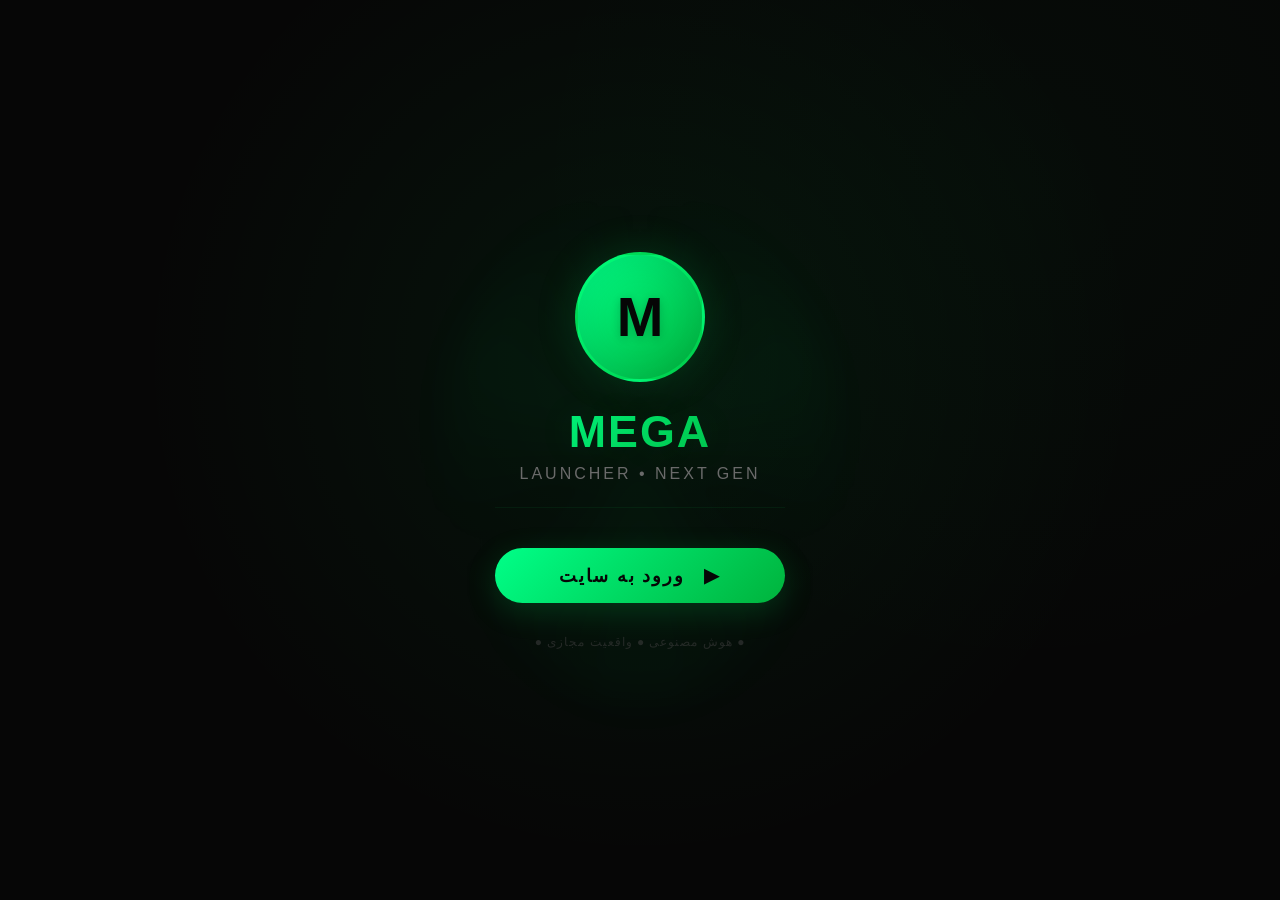
==== commit dd76bd43: "Update index.html" ====
--- a/index.html
+++ b/index.html
@@ -1,2679 +1,632 @@
 <!DOCTYPE html>
 <html lang="fa" dir="rtl">
 <head>
-    <meta charset="UTF-8" />
-    <meta name="viewport" content="width=device-width, initial-scale=1.0" />
-    <title>MEGALUNCHER | بهترین لانچر ماینکرفت</title>
-    
-    <!-- Favicon -->
-    <link rel="icon" href="https://uploadkon.ir/uploads/518a25_26مگا-لوگو-جدید.jpg " type="image/jpeg" />
-    <link rel="shortcut icon" href="https://uploadkon.ir/uploads/518a25_26مگا-لوگو-جدید.jpg " type="image/jpeg" />
-
+    <meta charset="UTF-8">
+    <meta name="viewport" content="width=device-width, initial-scale=1.0">
+    <title>مگا لانچر - در حال بروزرسانی</title>
     <style>
-        /* =========================================
-           FONTS
-        ========================================= */
-        @font-face {
-            font-family: "V1";
-            src: url("./fonts/Vazirmatn-Black.ttf") format("truetype");
-        }
-        @font-face {
-            font-family: "V2";
-            src: url("./fonts/Vazirmatn-Regular.ttf") format("truetype");
-        }
-        @font-face {
-            font-family: "V3";
-            src: url("./fonts/Vazirmatn-Light.ttf") format("truetype");
-        }
-        @font-face {
-            font-family: "V4";
-            src: url("./fonts/Vazirmatn-SemiBold.ttf") format("truetype");
-        }
-
-        /* =========================================
-           ROOT — سبز کم رنگ
-        ========================================= */
-        :root {
-            --main: #4CAF50;
-            --main-light: #81C784;
-            --main-glow: rgba(76, 175, 80, 0.4);
-            --main-dark: #388E3C;
-            --bg: #000000;
-            --text: #f5ecec;
-            --muted: #b09a9b;
-            --navbar-bg: rgba(0, 0, 0, .7);
-            --modal-bg: rgba(0, 0, 0, 0.85);
-            --modal-content-bg: rgba(0, 0, 0, 0.9);
-            --card-bg: rgba(76, 175, 80, 0.08);
-            --border-color: rgba(76, 175, 80, 0.15);
-            --footer-border: rgba(76, 175, 80, 0.06);
-            transition: background-color 0.5s ease, color 0.5s ease, border-color 0.5s ease;
-        }
-
-        /* =========================================
-           تم روشن (Light Mode)
-        ========================================= */
-        body.light-mode {
-            --main: #2E7D32;
-            --main-light: #4CAF50;
-            --main-glow: rgba(46, 125, 50, 0.2);
-            --main-dark: #1B5E20;
-            --bg: #f5f5f5;
-            --text: #1a1a1a;
-            --muted: #666666;
-            --navbar-bg: rgba(255, 255, 255, 0.9);
-            --modal-bg: rgba(255, 255, 255, 0.92);
-            --modal-content-bg: rgba(255, 255, 255, 0.95);
-            --card-bg: rgba(0, 0, 0, 0.05);
-            --border-color: rgba(0, 0, 0, 0.15);
-            --footer-border: rgba(0, 0, 0, 0.1);
-            background-color: #f5f5f5;
-        }
-        body.light-mode .bg-image { opacity: 0.15; }
-        body.light-mode .navbar { background: rgba(255, 255, 255, 0.9); border-bottom: 1px solid rgba(0, 0, 0, 0.1); }
-        body.light-mode .navbar a { color: #333; }
-        body.light-mode .navbar a:hover { color: #fff; background: #2E7D32; }
-        body.light-mode .btn-home { background: #2E7D32; color: #fff; border-color: rgba(0, 0, 0, 0.2); }
-        body.light-mode .btn-home:hover { background: #4CAF50; color: #fff; }
-        body.light-mode .hero h1 { color: #1a1a1a; }
-        body.light-mode .hero h1 span { color: #2E7D32; text-shadow: none; }
-        body.light-mode .sub-slogan { color: #555; }
-        body.light-mode .hero-btn.primary { background: #2E7D32; color: #fff; }
-        body.light-mode .hero-btn.primary:hover { background: #4CAF50; }
-        body.light-mode .hero-btn.secondary { background: #388E3C; color: #fff; }
-        body.light-mode .hero-btn.secondary:hover { background: #4CAF50; }
-        body.light-mode .modal-content { background: rgba(255, 255, 255, 0.95); border-color: rgba(0, 0, 0, 0.15); }
-        body.light-mode .modal-close { color: #333; background: rgba(0, 0, 0, 0.05); border-color: rgba(0, 0, 0, 0.1); }
-        body.light-mode .modal-close:hover { background: rgba(0, 0, 0, 0.1); color: #000; }
-        body.light-mode .download-in-modal .download-title { color: #1a1a1a; }
-        body.light-mode .download-in-modal .download-sub { color: #555; }
-        body.light-mode .download-in-modal .btn-download { background: #2E7D32; color: #fff; border-color: rgba(0, 0, 0, 0.2); }
-        body.light-mode .download-in-modal .btn-download svg { fill: #fff; }
-        body.light-mode .download-in-modal .system-box { background: rgba(0, 0, 0, 0.05); border-color: rgba(0, 0, 0, 0.1); }
-        body.light-mode .download-in-modal .system-box h3 { color: #1a1a1a; }
-        body.light-mode .download-in-modal .system-box ul li { color: #555; border-color: rgba(0, 0, 0, 0.05); }
-        body.light-mode .download-in-modal .system-box .label { color: #2E7D32; }
-        body.light-mode .shop-modal .modal-content { background: rgba(255, 255, 255, 0.95); }
-        body.light-mode .shop-modal .btn-back-home { background: #2E7D32; color: #fff; border-color: rgba(0, 0, 0, 0.2); }
-        body.light-mode .shop-modal .btn-back-home:hover { background: #4CAF50; }
-        body.light-mode .shop-modal .btn-back-home svg { fill: #fff; }
-        body.light-mode .shop-in-modal .shop-header h1 { color: #1a1a1a; }
-        body.light-mode .shop-in-modal .shop-header p { color: #555; }
-        body.light-mode .shop-in-modal .product-card { background: rgba(0, 0, 0, 0.05); border-color: rgba(0, 0, 0, 0.1); }
-        body.light-mode .shop-in-modal .product-card h2 { color: #1a1a1a; }
-        body.light-mode .shop-in-modal .product-card p { color: #555; }
-        body.light-mode .shop-in-modal .price strong { color: #1a1a1a; }
-        body.light-mode .shop-in-modal .buy-btn { background: #2E7D32; color: #fff; }
-        body.light-mode .shop-in-modal .buy-btn:hover { background: #4CAF50; }
-        body.light-mode .footer { border-top-color: rgba(0, 0, 0, 0.1); }
-        body.light-mode .footer-col h3 { color: #1a1a1a; }
-        body.light-mode .footer-col p { color: #555; }
-        body.light-mode .footer-col ul li a { color: #555; }
-        body.light-mode .footer-col ul li a:hover { color: #000; }
-        body.light-mode .footer-bottom p { color: #666; }
-        body.light-mode .footer-social a { color: #666; }
-        body.light-mode .footer-social a:hover { color: #2E7D32; }
-        body.light-mode .footer-glow { opacity: 0.1; }
-        body.light-mode .footer-glow::after { opacity: 0.1; }
-        body.light-mode .footer-fade { display: none; }
-        body.light-mode .shop-in-modal .product-tag { color: #2E7D32; background: rgba(0, 0, 0, 0.05); border-color: rgba(0, 0, 0, 0.1); }
-        body.light-mode .shop-in-modal .badge { color: #2E7D32; border-color: rgba(0, 0, 0, 0.15); background: rgba(0, 0, 0, 0.05); }
-        body.light-mode .shop-in-modal .badge-dot { background: #2E7D32; box-shadow: 0 0 20px rgba(46, 125, 50, 0.2); }
-        body.light-mode .download-in-modal .system-box.minimum { border-right-color: rgba(0, 0, 0, 0.2); }
-        body.light-mode .download-in-modal .system-box.recommended { border-left-color: #2E7D32; }
-        body.light-mode .download-in-modal .system-box ul li::before { color: #2E7D32; }
-        body.light-mode .download-in-modal .system-box.recommended::before { background: radial-gradient(circle at 70% 50%, rgba(46, 125, 50, 0.08) 0%, rgba(46, 125, 50, 0.03) 30%, transparent 70%); }
-        body.light-mode .download-in-modal .system-box::before { background: radial-gradient(circle at 30% 50%, rgba(46, 125, 50, 0.06) 0%, rgba(46, 125, 50, 0.03) 30%, transparent 70%); }
-        body.light-mode .download-in-modal .system-box::after { background: radial-gradient(circle at 50% 50%, rgba(46, 125, 50, 0.03) 0%, transparent 60%); }
-        body.light-mode hr { border-top-color: rgba(0, 0, 0, 0.15) !important; }
-
-        /* =========================================
-           دکمه‌های دایره‌ای پایین سمت راست (نسخه جدید)
-        ========================================= */
-        .floating-actions {
-            position: fixed;
-            bottom: 30px;
-            right: 30px;
-            z-index: 999;
-            display: flex;
-            flex-direction: column;
-            align-items: center;
-            gap: 0;
-            direction: ltr;
-            background: rgba(0, 0, 0, 0.4);
-            backdrop-filter: blur(15px);
-            -webkit-backdrop-filter: blur(15px);
-            padding: 8px 4px;
-            border-radius: 60px;
-            border: 1px solid rgba(76, 175, 80, 0.15);
-            box-shadow: 0 8px 32px rgba(0, 0, 0, 0.4);
-            transition: all 0.4s ease;
-        }
-        .floating-actions:hover {
-            border-color: var(--main);
-            box-shadow: 0 8px 40px rgba(76, 175, 80, 0.2);
-        }
-        .floating-btn {
-            width: 42px;
-            height: 42px;
-            border-radius: 50%;
-            border: none;
-            background: transparent;
-            color: #b09a9b;
-            font-size: 18px;
-            cursor: pointer;
-            transition: all 0.3s ease;
+        /* ===== RESET & BASE ===== */
+        * {
+            margin: 0;
+            padding: 0;
+            box-sizing: border-box;
+        }
+
+        @import url('https://fonts.googleapis.com/css2?family=Orbitron:wght@400;700;900&display=swap');
+
+        body {
+            font-family: 'Segoe UI', Tahoma, Geneva, Verdana, sans-serif;
+            background: #060606;
+            color: #e0e0e0;
+            min-height: 100vh;
             display: flex;
             align-items: center;
             justify-content: center;
-            position: relative;
-            margin: 2px 0;
-        }
-        .floating-btn:hover {
-            transform: scale(1.15);
-            color: #ffffff;
-            background: rgba(76, 175, 80, 0.15);
-        }
-        .floating-btn:active { transform: scale(0.92); }
-        .floating-btn .tooltip {
-            position: absolute;
-            right: 58px;
-            background: rgba(0, 0, 0, 0.85);
-            backdrop-filter: blur(10px);
-            color: #f5ecec;
-            padding: 4px 14px;
-            border-radius: 8px;
-            font-size: 12px;
-            font-family: "V2", Tahoma, Arial, sans-serif;
-            white-space: nowrap;
-            opacity: 0;
-            pointer-events: none;
-            transition: all 0.3s ease;
-            border: 1px solid rgba(76, 175, 80, 0.15);
-        }
-        .floating-btn:hover .tooltip { opacity: 1; right: 62px; }
-        .floating-btn .flag-icon { font-size: 18px; line-height: 1; }
-        .floating-btn .theme-icon { font-size: 18px; line-height: 1; }
-
-        /* جداکننده خطی بین دکمه‌ها */
-        .floating-divider {
-            width: 30px;
-            height: 1px;
-            background: linear-gradient(90deg, transparent, rgba(76, 175, 80, 0.4), transparent);
-            margin: 4px 0;
-            border-radius: 2px;
-        }
-
-        body.light-mode .floating-actions {
-            background: rgba(255, 255, 255, 0.8);
-            border-color: rgba(0, 0, 0, 0.1);
-            box-shadow: 0 8px 32px rgba(0, 0, 0, 0.08);
-        }
-        body.light-mode .floating-btn {
-            color: #333;
-        }
-        body.light-mode .floating-btn:hover {
-            color: #2E7D32;
-            background: rgba(0, 0, 0, 0.05);
-        }
-        body.light-mode .floating-btn .tooltip {
-            background: rgba(255, 255, 255, 0.9);
-            color: #1a1a1a;
-            border-color: rgba(0, 0, 0, 0.1);
-        }
-        body.light-mode .floating-divider {
-            background: linear-gradient(90deg, transparent, rgba(0, 0, 0, 0.2), transparent);
-        }
-
-        /* =========================================
-           RESET
-        ========================================= */
-        * { box-sizing: border-box; margin: 0; padding: 0; }
-        html { scroll-behavior: smooth; }
-
-        /* =========================================
-           BODY
-        ========================================= */
-        body {
-            min-height: 100vh;
-            overflow-x: hidden;
-            background-color: #000000;
-            color: var(--text);
-            font-family: "V2", Tahoma, Arial, sans-serif;
-            position: relative;
-            transition: background-color 0.5s ease, color 0.5s ease;
-        }
-
-        /* =========================================
-           BACKGROUND IMAGE
-        ========================================= */
-        .bg-image {
+            padding: 1.5rem;
+            margin: 0;
+            overflow: hidden;
+            background-image: 
+                radial-gradient(circle at 20% 30%, rgba(0, 255, 100, 0.05) 0%, transparent 50%),
+                radial-gradient(circle at 80% 70%, rgba(0, 200, 80, 0.03) 0%, transparent 50%),
+                repeating-linear-gradient(45deg, rgba(0,255,100,0.01) 0px, rgba(0,255,100,0.01) 2px, transparent 2px, transparent 8px);
+        }
+
+        /* ===== SPLASH SCREEN ===== */
+        #splash-screen {
             position: fixed;
             top: 0;
             left: 0;
-            width: 100vw;
-            height: 100vh;
-            z-index: -2;
-            object-fit: cover;
-            opacity: 0.40;
-            animation: backgroundPulse 5s ease-in-out infinite;
+            width: 100%;
+            height: 100%;
+            background: #060606;
+            display: flex;
+            align-items: center;
+            justify-content: center;
+            z-index: 1000;
+            transition: opacity 0.8s cubic-bezier(0.4, 0, 0.2, 1), 
+                        visibility 0.8s cubic-bezier(0.4, 0, 0.2, 1),
+                        transform 0.8s cubic-bezier(0.4, 0, 0.2, 1);
+            background-image: 
+                radial-gradient(circle at 50% 40%, rgba(0, 255, 100, 0.06) 0%, transparent 60%),
+                radial-gradient(circle at 80% 20%, rgba(0, 200, 80, 0.03) 0%, transparent 40%);
+        }
+
+        #splash-screen.hidden {
+            opacity: 0;
+            visibility: hidden;
             pointer-events: none;
-            transition: opacity 0.5s ease;
-        }
-        @keyframes backgroundPulse {
-            0% { opacity: 0.40; }
-            50% { opacity: 0.52; }
-            100% { opacity: 0.40; }
-        }
-
-        /* =========================================
-           FOOTER GLOW
-        ========================================= */
-        .footer-glow {
-            position: fixed;
-            bottom: -80px;
-            left: 50%;
-            transform: translateX(-50%);
-            width: 140vw;
-            max-width: 1500px;
-            height: 380px;
-            background: radial-gradient(ellipse at 50% 100%,
-                        rgba(76, 175, 80, 0.7) 0%,
-                        rgba(76, 175, 80, 0.4) 30%,
-                        rgba(56, 142, 60, 0.15) 55%,
-                        transparent 80%);
-            border-radius: 50% 50% 0 0 / 100% 100% 0 0;
-            filter: blur(35px);
-            pointer-events: none;
-            z-index: -1;
-            animation: pulseGlow 5s ease-in-out infinite alternate;
-            transition: opacity 0.5s ease;
-        }
-        .footer-glow::after {
+            transform: scale(1.05);
+        }
+
+        .splash-content {
+            text-align: center;
+            max-width: 550px;
+            padding: 2rem;
+            animation: fadeInUp 1s cubic-bezier(0.4, 0, 0.2, 1);
+            position: relative;
+        }
+
+        /* افکت حلقه‌های نئونی */
+        .splash-content::before {
             content: '';
             position: absolute;
-            bottom: 0;
-            left: 50%;
-            transform: translateX(-50%);
-            width: 85%;
-            height: 200%;
-            background: radial-gradient(ellipse at 50% 100%,
-                        rgba(76, 175, 80, 0.25) 0%,
-                        transparent 70%);
-            filter: blur(70px);
+            top: -20px;
+            left: -20px;
+            right: -20px;
+            bottom: -20px;
+            background: 
+                conic-gradient(from 0deg at 50% 50%, 
+                    transparent 0deg, 
+                    rgba(0, 255, 100, 0.03) 60deg, 
+                    transparent 120deg,
+                    rgba(0, 255, 100, 0.03) 180deg,
+                    transparent 240deg,
+                    rgba(0, 255, 100, 0.03) 300deg,
+                    transparent 360deg);
             border-radius: 50%;
-            transition: opacity 0.5s ease;
-        }
-        @keyframes pulseGlow {
-            0% { opacity: 0.25; transform: translateX(-50%) scale(0.9); filter: blur(35px); }
-            100% { opacity: 0.65; transform: translateX(-50%) scale(1.08); filter: blur(30px); }
-        }
-        .footer-fade {
-            position: fixed;
-            bottom: 0;
-            left: 0;
-            right: 0;
-            height: 50vh;
-            background: linear-gradient(to top, rgba(0, 0, 0, 0) 0%, rgba(0, 0, 0, 0.5) 100%);
-            pointer-events: none;
+            animation: rotateGlow 10s linear infinite;
             z-index: -1;
-            transition: opacity 0.5s ease;
-        }
-
-        /* =========================================
-           NAVBAR (بهبود یافته با افکت شیشه‌ای)
-        ========================================= */
-        .navbar {
-            position: fixed;
-            top: 0;
-            left: 0;
-            right: 0;
-            z-index: 20;
-            height: 76px;
+            filter: blur(20px);
+        }
+
+        @keyframes rotateGlow {
+            0% { transform: rotate(0deg) scale(1.2); }
+            100% { transform: rotate(360deg) scale(1.2); }
+        }
+
+        @keyframes fadeInUp {
+            from {
+                opacity: 0;
+                transform: translateY(30px) scale(0.95);
+            }
+            to {
+                opacity: 1;
+                transform: translateY(0) scale(1);
+            }
+        }
+
+        /* ===== LOGO (متنی) ===== */
+        .splash-logo-text {
+            width: 130px;
+            height: 130px;
+            margin: 0 auto 1.5rem;
+            border-radius: 50%;
+            background: linear-gradient(135deg, #00ff88, #00b33c);
             display: flex;
             align-items: center;
-            justify-content: space-between;
-            padding: 0 6%;
-            background: rgba(0, 0, 0, 0.55);
-            backdrop-filter: blur(20px) saturate(1.2);
-            -webkit-backdrop-filter: blur(20px) saturate(1.2);
-            border-bottom: 1px solid rgba(76, 175, 80, 0.08);
-            transition: background-color 0.5s ease, border-color 0.5s ease;
-        }
-        .navbar::after {
+            justify-content: center;
+            font-family: 'Orbitron', sans-serif;
+            font-size: 3.5rem;
+            font-weight: 900;
+            color: #060606;
+            box-shadow: 0 0 40px rgba(0, 200, 80, 0.2), inset 0 0 40px rgba(0, 0, 0, 0.1);
+            border: 3px solid rgba(0, 255, 100, 0.3);
+            animation: logoPulse 3s ease-in-out infinite;
+            transition: all 0.5s ease;
+            text-shadow: 0 2px 10px rgba(0, 0, 0, 0.2);
+            user-select: none;
+        }
+
+        .splash-logo-text:hover {
+            transform: scale(1.05) rotate(5deg);
+            border-color: rgba(0, 255, 100, 0.6);
+            box-shadow: 0 0 60px rgba(0, 200, 80, 0.3);
+        }
+
+        @keyframes logoPulse {
+            0%, 100% { box-shadow: 0 0 40px rgba(0, 200, 80, 0.2), inset 0 0 40px rgba(0, 0, 0, 0.1); }
+            50% { box-shadow: 0 0 70px rgba(0, 200, 80, 0.35), inset 0 0 60px rgba(0, 0, 0, 0.05); }
+        }
+
+        .splash-title {
+            font-family: 'Orbitron', 'Segoe UI', sans-serif;
+            font-size: 2.8rem;
+            font-weight: 900;
+            background: linear-gradient(135deg, #00ff88, #00b33c, #00ff88);
+            background-size: 200% 200%;
+            -webkit-background-clip: text;
+            background-clip: text;
+            color: transparent;
+            animation: gradientMove 3s ease-in-out infinite;
+            letter-spacing: 2px;
+            text-shadow: 0 0 40px rgba(0, 255, 100, 0.1);
+            margin-bottom: 0.5rem;
+        }
+
+        @keyframes gradientMove {
+            0%, 100% { background-position: 0% 50%; }
+            50% { background-position: 100% 50%; }
+        }
+
+        .splash-subtitle {
+            color: #6a6a6a;
+            font-size: 1rem;
+            margin-bottom: 2.5rem;
+            font-weight: 300;
+            letter-spacing: 3px;
+            text-transform: uppercase;
+            border-bottom: 1px solid rgba(0, 255, 100, 0.06);
+            padding-bottom: 1.5rem;
+            font-family: 'Orbitron', 'Segoe UI', sans-serif;
+        }
+
+        /* ===== ENTER BUTTON ===== */
+        .enter-btn {
+            display: inline-block;
+            padding: 1rem 4rem;
+            font-size: 1.1rem;
+            font-weight: 700;
+            color: #060606;
+            background: linear-gradient(135deg, #00ff88, #00b33c);
+            border: none;
+            border-radius: 60px;
+            cursor: pointer;
+            transition: all 0.4s cubic-bezier(0.4, 0, 0.2, 1);
+            box-shadow: 0 8px 30px rgba(0, 200, 80, 0.2);
+            letter-spacing: 2px;
+            position: relative;
+            overflow: hidden;
+            font-family: 'Orbitron', 'Segoe UI', sans-serif;
+        }
+
+        .enter-btn::before {
             content: '';
             position: absolute;
-            bottom: -1px;
-            left: 0;
-            right: 0;
-            height: 1px;
-            background: linear-gradient(90deg, transparent, var(--main), transparent);
-            opacity: 0.3;
-        }
-        .nav-logo {
-            display: flex;
-            align-items: center;
-            gap: 12px;
-            flex: 0 0 auto;
-        }
-        .nav-logo img {
-            height: 40px;
-            width: 40px;
-            border-radius: 50%;
-            object-fit: cover;
-            border: 2px solid rgba(76, 175, 80, 0.3);
-            transition: border-color 0.3s ease;
-        }
-        .nav-logo:hover img {
-            border-color: var(--main);
-        }
-        .nav-logo span {
-            color: #f5ecec;
-            font-family: "V1", Tahoma, Arial, sans-serif;
-            font-size: 18px;
-            font-weight: 700;
-            transition: color 0.5s ease;
-        }
-        .nav-logo span span { color: var(--main); }
-        .nav-version {
-            font-family: "V3", Tahoma, Arial, sans-serif;
-            font-size: 10px;
-            color: var(--muted);
-            background: rgba(76, 175, 80, 0.1);
-            padding: 2px 10px;
-            border-radius: 20px;
-            border: 1px solid rgba(76, 175, 80, 0.1);
-            margin-right: 4px;
-            letter-spacing: 0.5px;
-        }
-        body.light-mode .nav-logo span { color: #1a1a1a; }
-        body.light-mode .nav-version { color: #555; background: rgba(0,0,0,0.05); border-color: rgba(0,0,0,0.1); }
-
-        .nav-left {
-            display: flex;
-            gap: 28px;
-            align-items: center;
-            flex: 1;
-            justify-content: flex-end;
-        }
-        .nav-left a {
-            color: #b09a9b;
-            text-decoration: none;
-            font-size: 14px;
-            font-family: "V1", Tahoma, Arial, sans-serif;
-            font-weight: 500;
-            transition: .3s ease;
-            padding: 8px 16px;
-            border-radius: 10px;
-            cursor: pointer;
-            position: relative;
-        }
-        .nav-left a::after {
-            content: '';
-            position: absolute;
-            bottom: 2px;
-            left: 50%;
-            transform: translateX(-50%);
-            width: 0;
-            height: 2px;
-            background: var(--main);
-            transition: width 0.3s ease;
-        }
-        .nav-left a:hover::after { width: 60%; }
-        .nav-left a:hover {
-            color: #1a0f10;
-            background: #ffffff;
-            box-shadow: 0 0 25px rgba(76, 175, 80, .2);
-        }
-        .nav-center {
-            display: flex;
-            justify-content: center;
-            flex: 0 1 auto;
-            margin: 0 10px;
-        }
-        .btn-home {
-            padding: 8px 24px;
-            border-radius: 10px;
-            background: #ffffff;
-            border: 1px solid rgba(76, 175, 80, .3);
-            color: #1a0f10;
-            font-family: "V2", Tahoma, Arial, sans-serif;
-            font-size: 14px;
-            font-weight: 700;
-            text-decoration: none;
-            transition: .3s ease;
-            box-shadow: 0 0 20px rgba(76, 175, 80, .1);
-            cursor: pointer;
+            top: -2px;
+            left: -2px;
+            right: -2px;
+            bottom: -2px;
+            background: linear-gradient(135deg, #00ff88, #00b33c, #00ff88);
+            background-size: 200% 200%;
+            border-radius: 60px;
+            z-index: -1;
+            animation: gradientMove 3s ease-in-out infinite;
+            filter: blur(5px);
+            opacity: 0;
+            transition: opacity 0.4s ease;
+        }
+
+        .enter-btn:hover::before {
+            opacity: 1;
+        }
+
+        .enter-btn:hover {
+            transform: translateY(-3px) scale(1.02);
+            box-shadow: 0 12px 40px rgba(0, 200, 80, 0.3);
+        }
+
+        .enter-btn:active {
+            transform: scale(0.95);
+        }
+
+        .enter-icon {
+            display: inline-block;
+            margin-left: 12px;
+            font-size: 1.2rem;
+            animation: iconBounce 2s ease-in-out infinite;
+        }
+
+        @keyframes iconBounce {
+            0%, 100% { transform: translateX(0); }
+            50% { transform: translateX(5px); }
+        }
+
+        .splash-hint {
+            margin-top: 2rem;
+            font-size: 0.75rem;
+            color: #3a3a3a;
+            font-family: 'Orbitron', 'Segoe UI', sans-serif;
+            letter-spacing: 1px;
+            opacity: 0.6;
+        }
+
+        /* ===== MAIN PAGE ===== */
+        .maintenance-card {
+            max-width: 680px;
+            width: 100%;
+            background: rgba(10, 10, 10, 0.85);
+            backdrop-filter: blur(20px);
+            -webkit-backdrop-filter: blur(20px);
+            border-radius: 2.5rem;
+            padding: 2.8rem 2.5rem;
+            box-shadow: 0 25px 60px -8px rgba(0, 0, 0, 0.9), 
+                        0 0 0 1px rgba(0, 255, 100, 0.1),
+                        inset 0 0 80px rgba(0, 255, 100, 0.02);
+            border: 1px solid rgba(0, 200, 80, 0.15);
+            text-align: center;
+            transition: all 0.6s cubic-bezier(0.4, 0, 0.2, 1);
             position: relative;
             overflow: hidden;
-        }
-        .btn-home::before {
+            opacity: 0;
+            transform: scale(0.95) translateY(20px);
+        }
+
+        .maintenance-card.visible {
+            opacity: 1;
+            transform: scale(1) translateY(0);
+        }
+
+        /* افکت‌های نئونی پویا */
+        .maintenance-card::before {
             content: '';
             position: absolute;
             top: -50%;
             left: -50%;
             width: 200%;
             height: 200%;
-            background: radial-gradient(circle, rgba(76, 175, 80, 0.1), transparent 60%);
-            opacity: 0;
-            transition: opacity 0.5s ease;
-        }
-        .btn-home:hover::before { opacity: 1; }
-        .btn-home:hover {
-            box-shadow: 0 0 35px rgba(76, 175, 80, .25);
-            background: #f5f0f0;
-            transform: translateY(-1px);
-        }
-        .nav-right {
-            display: flex;
-            gap: 28px;
-            align-items: center;
-            flex: 1;
-            justify-content: flex-start;
-        }
-        .nav-right a {
-            color: #b09a9b;
-            text-decoration: none;
-            font-size: 14px;
-            font-family: "V1", Tahoma, Arial, sans-serif;
-            font-weight: 500;
-            transition: .3s ease;
-            padding: 8px 16px;
-            border-radius: 10px;
-            cursor: pointer;
-            position: relative;
-        }
-        .nav-right a::after {
+            background: conic-gradient(from 0deg at 50% 50%, 
+                rgba(0, 255, 100, 0.03), 
+                rgba(0, 200, 80, 0.02), 
+                rgba(0, 255, 100, 0.03));
+            animation: rotateGlow 20s linear infinite;
+            z-index: 0;
+        }
+
+        /* خطوط شبکه AI */
+        .maintenance-card::after {
             content: '';
             position: absolute;
-            bottom: 2px;
-            left: 50%;
-            transform: translateX(-50%);
-            width: 0;
-            height: 2px;
-            background: var(--main);
-            transition: width 0.3s ease;
-        }
-        .nav-right a:hover::after { width: 60%; }
-        .nav-right a:hover {
-            color: #1a0f10;
-            background: #ffffff;
-            box-shadow: 0 0 25px rgba(76, 175, 80, .2);
-        }
-
-        /* =========================================
-           HERO
-        ========================================= */
-        .hero {
-            min-height: 100vh;
-            display: flex;
-            align-items: center;
-            justify-content: center;
-            text-align: center;
-            padding: 125px 20px 80px;
-            position: relative;
-            z-index: 1;
-        }
-        .hero-content {
-            max-width: 920px;
-            animation: heroIn .9s ease both;
-        }
-        @keyframes heroIn {
-            from { opacity: 0; transform: translateY(25px); }
-            to { opacity: 1; transform: translateY(0); }
-        }
-        .hero-logo {
-            display: block;
-            margin: 0 auto 30px;
-            width: 180px;
-            height: 180px;
-            border-radius: 50%;
-            object-fit: cover;
-            border: 3px solid rgba(76, 175, 80, 0.3);
-            box-shadow: 0 0 60px rgba(76, 175, 80, 0.15), 0 0 120px rgba(76, 175, 80, 0.05);
-            transition: transform 0.5s ease, box-shadow 0.5s ease, border-color 0.5s ease;
-            background: transparent;
-        }
-        .hero-logo:hover {
-            transform: scale(1.05);
-            box-shadow: 0 0 80px rgba(76, 175, 80, 0.25), 0 0 150px rgba(76, 175, 80, 0.1);
-            border-color: rgba(76, 175, 80, 0.6);
-        }
-        body.light-mode .hero-logo {
-            border-color: rgba(46, 125, 50, 0.3);
-            box-shadow: 0 0 60px rgba(46, 125, 50, 0.1), 0 0 120px rgba(46, 125, 50, 0.03);
-        }
-        body.light-mode .hero-logo:hover {
-            border-color: rgba(46, 125, 50, 0.6);
-            box-shadow: 0 0 80px rgba(46, 125, 50, 0.2), 0 0 150px rgba(46, 125, 50, 0.08);
-        }
-        .hero h1 {
-            font-size: clamp(42px, 7vw, 86px);
-            line-height: 1;
-            font-weight: 900;
-            letter-spacing: -2px;
-            margin-bottom: 22px;
-            font-family: "V1";
-            color: #f5ecec;
-            transition: color 0.5s ease;
-        }
-        .hero h1 span {
-            color: var(--main);
-            text-shadow: 0 0 45px rgba(76, 175, 80, .15);
-            transition: color 0.5s ease, text-shadow 0.5s ease;
-        }
-        .sub-slogan {
-            color: #c9b5b6;
-            font-size: 16px;
-            margin-bottom: 38px;
-            font-family: "V2", Tahoma, Arial, sans-serif;
-            transition: color 0.5s ease;
-        }
-        .hero-buttons {
-            display: flex;
-            justify-content: center;
-            align-items: center;
-            gap: 14px;
-            margin-top: 5px;
-            flex-wrap: wrap;
-        }
-        .hero-btn {
-            display: inline-flex;
-            align-items: center;
-            justify-content: center;
-            min-width: 200px;
-            padding: 13px 25px;
-            border-radius: 12px;
-            text-decoration: none;
-            font-family: "V1";
-            font-size: 17px;
-            font-weight: 600;
-            transition: .3s ease;
-            cursor: pointer;
-            border: none;
-            position: relative;
-            overflow: hidden;
-        }
-        .hero-btn::before {
-            content: '';
-            position: absolute;
-            top: -50%;
-            left: -50%;
-            width: 200%;
-            height: 200%;
-            background: radial-gradient(circle, rgba(255,255,255,0.1), transparent 60%);
-            opacity: 0;
-            transition: opacity 0.5s ease;
-        }
-        .hero-btn:hover::before { opacity: 1; }
-        .hero-btn:active { transform: scale(0.94); }
-        .hero-btn.primary {
-            background: #ffffff;
-            color: #000000;
-            transition: background 0.3s ease, color 0.3s ease;
-        }
-        .hero-btn.primary:hover {
-            background: #f5f0f0;
-            box-shadow: 0 8px 30px rgba(255, 255, 255, .15);
-        }
-        .hero-btn.secondary {
-            background: var(--main);
-            color: #ffffff;
-            box-shadow: 0 0 25px rgba(76, 175, 80, .15);
-            transition: background 0.3s ease, color 0.3s ease;
-        }
-        .hero-btn.secondary:hover {
-            background: var(--main-light);
-            box-shadow: 0 8px 35px rgba(76, 175, 80, .25);
-        }
-
-        /* ============================================================
-           چرا مگا لانچر؟
-        ============================================================ */
-        .mega-reasons-section {
-            padding: 70px 20px 90px;
-            background: transparent;
-            position: relative;
-            z-index: 1;
-        }
-        .mega-reasons-container {
-            max-width: 1280px;
-            margin: 0 auto;
-        }
-        .mega-reasons-header {
-            text-align: center;
-            margin-bottom: 55px;
-        }
-        .mega-reasons-header h2 {
-            font-size: 2.8rem;
-            font-weight: 700;
-            color: #ffffff;
-            letter-spacing: -0.5px;
-            font-family: "V1", Tahoma, Arial, sans-serif;
-            transition: color 0.5s ease;
-        }
-        .mega-reasons-header h2 span {
-            color: var(--main);
-            transition: color 0.5s ease;
-        }
-        .mega-reasons-header h2::after {
-            content: '';
-            display: block;
-            width: 80px;
-            height: 4px;
-            background: linear-gradient(90deg, var(--main), var(--main-light));
-            margin: 14px auto 0;
-            border-radius: 4px;
-        }
-        .mega-reasons-header p {
-            font-size: 1.2rem;
-            color: var(--muted);
-            margin-top: 14px;
-            font-family: "V2", Tahoma, Arial, sans-serif;
-            transition: color 0.5s ease;
-        }
-        .mega-reasons-grid {
-            display: grid;
-            grid-template-columns: repeat(auto-fit, minmax(300px, 1fr));
-            gap: 28px;
-        }
-        .reason-card {
-            background: rgba(76, 175, 80, 0.06);
-            border-radius: 24px;
-            padding: 30px 26px 26px;
-            box-shadow: 0 12px 30px rgba(0, 0, 0, 0.6);
-            border: 1px solid rgba(76, 175, 80, 0.12);
-            transition: transform 0.25s ease, box-shadow 0.3s ease, border-color 0.3s ease, background 0.5s ease;
-            display: flex;
-            flex-direction: column;
-            backdrop-filter: blur(10px);
-        }
-        .reason-card:hover {
-            transform: translateY(-8px);
-            box-shadow: 0 20px 44px rgba(0, 0, 0, 0.8);
-            border-color: var(--main);
-        }
-        .card-icon {
-            font-size: 2.8rem;
-            margin-bottom: 6px;
-            display: inline-block;
-        }
-        .reason-card h3 {
-            font-size: 1.5rem;
-            font-weight: 700;
-            color: #ffffff;
-            margin: 6px 0 12px;
-            line-height: 1.3;
-            font-family: "V1", Tahoma, Arial, sans-serif;
-            transition: color 0.5s ease;
-        }
-        .reason-card h3 span {
-            color: var(--main);
-            transition: color 0.5s ease;
-        }
-        .reason-card p {
-            font-size: 1rem;
-            line-height: 1.8;
-            color: var(--muted);
-            margin-bottom: 18px;
-            flex: 1;
-            font-family: "V2", Tahoma, Arial, sans-serif;
-            transition: color 0.5s ease;
-        }
-        .card-tags {
-            display: flex;
-            flex-wrap: wrap;
-            gap: 10px;
-            margin-top: 4px;
-        }
-        .card-tags span {
-            background: rgba(76, 175, 80, 0.12);
-            color: var(--main-light);
-            font-size: 0.7rem;
-            font-weight: 600;
-            padding: 6px 14px;
-            border-radius: 40px;
-            letter-spacing: 0.3px;
-            border: 1px solid rgba(76, 175, 80, 0.15);
-            text-transform: uppercase;
-            font-family: "V2", Tahoma, Arial, sans-serif;
-            transition: background 0.5s ease, color 0.5s ease, border-color 0.5s ease;
-        }
-        body.light-mode .reason-card {
-            background: rgba(0, 0, 0, 0.05);
-            border-color: rgba(0, 0, 0, 0.1);
-        }
-        body.light-mode .reason-card h3 { color: #1a1a1a; }
-        body.light-mode .reason-card p { color: #555; }
-        body.light-mode .mega-reasons-header h2 { color: #1a1a1a; }
-        body.light-mode .card-tags span {
-            background: rgba(0, 0, 0, 0.08);
-            color: #333;
-            border-color: rgba(0, 0, 0, 0.1);
-        }
-
-        /* ============================================================
-           بخش آموزش (Tutorial)
-        ============================================================ */
-        .tutorial-section {
-            padding: 60px 20px 90px;
-            position: relative;
-            z-index: 1;
-        }
-        .tutorial-container {
-            max-width: 1280px;
-            margin: 0 auto;
-        }
-        .tutorial-header {
-            text-align: center;
-            margin-bottom: 50px;
-        }
-        .tutorial-header h2 {
-            font-size: 2.8rem;
-            font-weight: 700;
-            color: #ffffff;
-            font-family: "V1", Tahoma, Arial, sans-serif;
-            transition: color 0.5s ease;
-        }
-        .tutorial-header h2 span {
-            color: var(--main);
-        }
-        .tutorial-header h2::after {
-            content: '';
-            display: block;
-            width: 80px;
-            height: 4px;
-            background: linear-gradient(90deg, var(--main), var(--main-light));
-            margin: 14px auto 0;
-            border-radius: 4px;
-        }
-        .tutorial-header p {
-            font-size: 1.2rem;
-            color: var(--muted);
-            margin-top: 14px;
-            font-family: "V2", Tahoma, Arial, sans-serif;
-            transition: color 0.5s ease;
-        }
-
-        .tutorial-grid {
-            display: grid;
-            grid-template-columns: 1fr 1fr;
-            gap: 50px;
-            align-items: start;
-        }
-
-        /* ===== ویدیو ===== */
-        .tutorial-video-box {
-            display: flex;
-            flex-direction: column;
-            align-items: center;
-        }
-        .video-wrapper {
-            width: 100%;
-            position: relative;
-            border-radius: 24px;
-            overflow: hidden;
-            border: 2px solid rgba(76, 175, 80, 0.15);
-            box-shadow: 0 20px 60px rgba(0, 0, 0, 0.6);
-            transition: border-color 0.3s ease;
-            background: #0a0808;
-        }
-        .video-wrapper:hover {
-            border-color: var(--main);
-        }
-        .video-placeholder {
-            position: relative;
-            width: 100%;
-            padding-bottom: 56.25%; /* 16:9 */
-            background: #0a0808;
-            cursor: pointer;
-            overflow: hidden;
-        }
-        .video-thumb {
-            position: absolute;
-            top: 0;
-            left: 0;
-            width: 100%;
-            height: 100%;
-            object-fit: cover;
-            opacity: 0.45;
-            transition: transform 0.5s ease;
-        }
-        .video-placeholder:hover .video-thumb {
-            transform: scale(1.05);
-        }
-        .play-button {
-            position: absolute;
-            top: 50%;
-            left: 50%;
-            transform: translate(-50%, -50%);
-            z-index: 2;
-            transition: transform 0.3s ease;
-            filter: drop-shadow(0 0 30px rgba(76, 175, 80, 0.3));
-        }
-        .play-button svg {
-            display: block;
-            width: 72px;
-            height: 72px;
-        }
-        .video-placeholder:hover .play-button {
-            transform: translate(-50%, -50%) scale(1.08);
-        }
-        .video-badge {
-            position: absolute;
-            bottom: 16px;
-            right: 16px;
-            z-index: 3;
-            background: rgba(0, 0, 0, 0.75);
-            backdrop-filter: blur(10px);
-            padding: 6px 18px;
-            border-radius: 30px;
-            font-family: "V2", Tahoma, Arial, sans-serif;
-            font-size: 13px;
-            color: var(--main-light);
-            border: 1px solid rgba(76, 175, 80, 0.2);
-            letter-spacing: 0.5px;
-        }
-        .video-caption {
-            color: var(--muted);
-            font-size: 14px;
-            margin-top: 14px;
-            font-family: "V2", Tahoma, Arial, sans-serif;
-            text-align: center;
-            transition: color 0.5s ease;
-        }
-
-        /* ===== مراحل ===== */
-        .tutorial-steps {
-            display: flex;
-            flex-direction: column;
-            gap: 0;
-            padding: 0 6px;
-        }
-        .step-item {
-            display: flex;
-            align-items: flex-start;
-            gap: 18px;
-            padding: 18px 0;
-            position: relative;
-        }
-        .step-item:not(.last-step) {
-            border-bottom: 1px solid rgba(76, 175, 80, 0.08);
-        }
-        .step-number {
-            flex-shrink: 0;
-            width: 40px;
-            height: 40px;
-            display: flex;
-            align-items: center;
-            justify-content: center;
-            border-radius: 50%;
-            background: rgba(76, 175, 80, 0.12);
-            border: 2px solid rgba(76, 175, 80, 0.2);
-            color: var(--main-light);
-            font-family: "V1", Tahoma, Arial, sans-serif;
-            font-size: 18px;
-            font-weight: 700;
-            transition: all 0.3s ease, background 0.5s ease, border-color 0.5s ease, color 0.5s ease;
-        }
-        .step-item:hover .step-number {
-            background: var(--main);
-            border-color: var(--main);
-            color: #fff;
-            box-shadow: 0 0 25px rgba(76, 175, 80, 0.2);
-        }
-        .step-content {
-            flex: 1;
-            padding-top: 4px;
-        }
-        .step-content h4 {
-            font-family: "V1", Tahoma, Arial, sans-serif;
-            font-size: 1.1rem;
-            font-weight: 700;
-            color: #ffffff;
-            margin-bottom: 4px;
-            transition: color 0.5s ease;
-        }
-        .step-content p {
-            color: var(--muted);
-            font-family: "V2", Tahoma, Arial, sans-serif;
-            font-size: 0.95rem;
-            line-height: 1.8;
-            transition: color 0.5s ease;
-        }
-        .step-content p strong {
-            color: var(--main-light);
-            font-family: "V4", Tahoma, Arial, sans-serif;
-            transition: color 0.5s ease;
-        }
-        .step-content code {
-            background: rgba(76, 175, 80, 0.08);
-            padding: 2px 8px;
-            border-radius: 6px;
-            font-family: monospace;
-            font-size: 0.9rem;
-            color: var(--main-light);
-            border: 1px solid rgba(76, 175, 80, 0.1);
-        }
-        .step-arrow {
-            flex-shrink: 0;
-            width: 30px;
-            text-align: center;
-            color: var(--main);
-            font-size: 22px;
-            font-weight: 700;
-            opacity: 0.5;
-            animation: arrowBounce 1.8s ease-in-out infinite;
-            padding-top: 6px;
-            transition: color 0.5s ease;
-        }
-        .step-item.last-step .step-arrow {
-            display: none;
-        }
-        @keyframes arrowBounce {
-            0%, 100% { transform: translateY(0); opacity: 0.4; }
-            50% { transform: translateY(6px); opacity: 0.9; }
-        }
-        body.light-mode .step-number {
-            background: rgba(0, 0, 0, 0.06);
-            border-color: rgba(0, 0, 0, 0.15);
-            color: #2E7D32;
-        }
-        body.light-mode .step-item:hover .step-number {
-            background: #2E7D32;
-            border-color: #2E7D32;
-            color: #fff;
-        }
-        body.light-mode .step-content h4 { color: #1a1a1a; }
-        body.light-mode .step-content p { color: #555; }
-        body.light-mode .step-content p strong { color: #2E7D32; }
-        body.light-mode .step-arrow { color: #2E7D32; }
-        body.light-mode .step-item:not(.last-step) {
-            border-bottom-color: rgba(0, 0, 0, 0.08);
-        }
-        body.light-mode .tutorial-header h2 { color: #1a1a1a; }
-        body.light-mode .video-badge { color: #2E7D32; border-color: rgba(0, 0, 0, 0.15); background: rgba(255,255,255,0.85); }
-        body.light-mode .video-caption { color: #555; }
-
-        /* =========================================
-           مودال دانلود
-        ========================================= */
-        .modal-overlay {
-            display: none;
-            position: fixed;
             top: 0;
             left: 0;
             right: 0;
             bottom: 0;
-            background: rgba(0, 0, 0, 0.85);
-            backdrop-filter: blur(12px);
-            z-index: 100;
-            align-items: center;
-            justify-content: center;
-            padding: 20px;
-            animation: modalFade .3s ease;
-            transition: background 0.5s ease;
-        }
-        .modal-overlay.active { display: flex; }
-        @keyframes modalFade {
-            from { opacity: 0; transform: scale(0.95); }
-            to { opacity: 1; transform: scale(1); }
-        }
-        .modal-content {
-            background: rgba(0, 0, 0, 0.9);
-            border: 1px solid rgba(76, 175, 80, 0.15);
-            border-radius: 24px;
-            max-width: 900px;
-            width: 100%;
-            max-height: 90vh;
-            overflow-y: auto;
-            padding: 40px 35px 45px;
+            background-image: 
+                linear-gradient(rgba(0, 255, 100, 0.02) 1px, transparent 1px),
+                linear-gradient(90deg, rgba(0, 255, 100, 0.02) 1px, transparent 1px);
+            background-size: 40px 40px;
+            z-index: 0;
+            pointer-events: none;
+        }
+
+        .content {
             position: relative;
-            box-shadow: 0 30px 80px rgba(0, 0, 0, 0.8);
-            transition: background 0.5s ease, border-color 0.5s ease;
-        }
-        .modal-content::-webkit-scrollbar { width: 4px; }
-        .modal-content::-webkit-scrollbar-track { background: transparent; }
-        .modal-content::-webkit-scrollbar-thumb { background: var(--main); border-radius: 10px; }
-        .modal-close {
-            position: absolute;
-            top: 16px;
-            left: 20px;
-            background: rgba(76, 175, 80, 0.08);
-            border: 1px solid rgba(76, 175, 80, 0.12);
+            z-index: 1;
+        }
+
+        /* لوگو در صفحه اصلی (متنی) */
+        .main-logo-text {
+            width: 110px;
+            height: 110px;
+            margin: 0 auto 1.5rem;
             border-radius: 50%;
-            width: 42px;
-            height: 42px;
+            background: linear-gradient(135deg, #00ff88, #00b33c);
             display: flex;
             align-items: center;
             justify-content: center;
-            cursor: pointer;
-            transition: all 0.2s ease;
-            color: #c9b5b6;
-            font-size: 22px;
-            font-family: "V1", Tahoma, Arial, sans-serif;
-        }
-        .modal-close:hover {
-            background: rgba(76, 175, 80, 0.15);
-            border-color: rgba(76, 175, 80, 0.3);
-            color: #ffffff;
-            transform: rotate(90deg);
-        }
-        .modal-close:active { transform: scale(0.9) rotate(90deg); }
-
-        /* =========================================
-           محتوای مودال دانلود
-        ========================================= */
-        .download-in-modal {
-            width: 100%;
+            font-family: 'Orbitron', sans-serif;
+            font-size: 3rem;
+            font-weight: 900;
+            color: #060606;
+            box-shadow: 0 0 30px rgba(0, 200, 80, 0.15), inset 0 0 30px rgba(0, 0, 0, 0.1);
+            border: 2px solid rgba(0, 255, 100, 0.2);
+            transition: all 0.5s ease;
+            user-select: none;
+        }
+
+        .main-logo-text:hover {
+            transform: rotate(5deg) scale(1.05);
+            border-color: rgba(0, 255, 100, 0.5);
+            box-shadow: 0 0 50px rgba(0, 200, 80, 0.25);
+        }
+
+        h1 {
+            font-family: 'Orbitron', 'Segoe UI', sans-serif;
+            font-size: 2rem;
+            font-weight: 700;
+            margin-bottom: 1.2rem;
+            background: linear-gradient(135deg, #00ff88, #00b33c);
+            -webkit-background-clip: text;
+            background-clip: text;
+            color: transparent;
+            line-height: 1.3;
+            letter-spacing: 2px;
+        }
+
+        .status-message {
+            background: rgba(0, 255, 100, 0.03);
+            border-radius: 1.5rem;
+            padding: 1.8rem 1.5rem;
+            margin: 2rem 0 2.2rem 0;
+            border: 1px solid rgba(0, 255, 100, 0.06);
+            backdrop-filter: blur(10px);
+        }
+
+        .status-message p {
+            font-size: 1.1rem;
+            line-height: 2;
+            color: #b0b0b0;
+            font-weight: 300;
+            letter-spacing: 0.5px;
+        }
+
+        .status-message strong {
+            color: #00ff88;
+            font-weight: 600;
+            text-shadow: 0 0 20px rgba(0, 255, 100, 0.1);
+        }
+
+        .support-box {
+            background: rgba(0, 0, 0, 0.4);
+            border-radius: 1.2rem;
+            padding: 1.5rem 1.2rem;
+            margin-top: 1.5rem;
+            border: 1px solid rgba(0, 255, 100, 0.06);
             display: flex;
-            flex-direction: column;
             align-items: center;
             justify-content: center;
-        }
-        .download-in-modal .download-title {
-            font-size: clamp(28px, 3.5vw, 44px);
-            font-weight: 800;
-            margin-bottom: 12px;
-            font-family: "V1";
-            color: #f5ecec;
-            text-align: center;
-            transition: color 0.5s ease;
-        }
-        .download-in-modal .download-title span {
-            color: var(--main);
-            transition: color 0.5s ease;
-        }
-        .download-in-modal .download-sub {
-            color: #c9b5b6;
-            font-size: 15px;
-            margin-bottom: 35px;
-            font-family: "V2", Tahoma, Arial, sans-serif;
-            text-align: center;
-            transition: color 0.5s ease;
-        }
-        .download-in-modal .download-btn-wrap { margin-bottom: 45px; }
-        .download-in-modal .btn-download {
-            display: inline-flex;
-            align-items: center;
-            gap: 12px;
-            padding: 14px 42px;
-            border-radius: 14px;
-            background: #ffffff;
-            border: 2px solid rgba(76, 175, 80, 0.3);
-            color: #1a0f10;
-            font-family: "V1";
-            font-size: 17px;
-            font-weight: 700;
-            text-decoration: none;
-            cursor: pointer;
-            transition: all 0.15s ease;
-            box-shadow: 0 0 40px rgba(76, 175, 80, 0.15);
-        }
-        .download-in-modal .btn-download:active {
-            transform: scale(0.94);
-            background: #e8e0e0;
-            box-shadow: 0 0 20px rgba(76, 175, 80, 0.05);
-        }
-        .download-in-modal .btn-download svg {
-            width: 20px;
-            height: 20px;
-            fill: #1a0f10;
-            transition: fill 0.5s ease;
-        }
-        .download-in-modal .systems-grid {
-            display: grid;
-            grid-template-columns: 1fr 1fr;
-            gap: 20px;
-            width: 100%;
-            max-width: 800px;
-        }
-        .download-in-modal .system-box {
-            background: rgba(76, 175, 80, 0.04);
-            border: 1px solid rgba(76, 175, 80, 0.1);
-            border-radius: 16px;
-            padding: 24px 22px;
+            flex-wrap: wrap;
+            gap: 0.5rem 1rem;
             backdrop-filter: blur(10px);
-            cursor: default;
-            transition: all 0.15s ease, background 0.5s ease, border-color 0.5s ease;
-            position: relative;
-            overflow: hidden;
-        }
-        .download-in-modal .system-box::before {
-            content: '';
-            position: absolute;
-            top: -50%;
-            left: -50%;
-            width: 200%;
-            height: 200%;
-            background: radial-gradient(circle at 30% 50%,
-                        rgba(76, 175, 80, 0.08) 0%,
-                        rgba(76, 175, 80, 0.04) 30%,
-                        transparent 70%);
-            pointer-events: none;
-            animation: lightSweep 8s ease-in-out infinite alternate;
-            transition: background 0.5s ease;
-        }
-        .download-in-modal .system-box.recommended::before {
-            background: radial-gradient(circle at 70% 50%,
-                        rgba(76, 175, 80, 0.12) 0%,
-                        rgba(76, 175, 80, 0.05) 30%,
-                        transparent 70%);
-            animation: lightSweep2 8s ease-in-out infinite alternate;
-        }
-        @keyframes lightSweep {
-            0% { transform: translateX(-10%) translateY(-10%) scale(1); opacity: 0.5; }
-            50% { transform: translateX(10%) translateY(5%) scale(1.2); opacity: 1; }
-            100% { transform: translateX(-5%) translateY(-5%) scale(0.9); opacity: 0.6; }
-        }
-        @keyframes lightSweep2 {
-            0% { transform: translateX(10%) translateY(-10%) scale(1); opacity: 0.4; }
-            50% { transform: translateX(-10%) translateY(5%) scale(1.3); opacity: 1; }
-            100% { transform: translateX(5%) translateY(-5%) scale(0.9); opacity: 0.5; }
-        }
-        .download-in-modal .system-box::after {
-            content: '';
-            position: absolute;
-            top: -100%;
-            left: -100%;
-            width: 300%;
-            height: 300%;
-            background: radial-gradient(circle at 50% 50%,
-                        rgba(76, 175, 80, 0.03) 0%,
-                        transparent 60%);
-            pointer-events: none;
-            animation: glowOrbit 12s linear infinite;
-            transition: background 0.5s ease;
-        }
-        @keyframes glowOrbit {
-            0% { transform: rotate(0deg) scale(1); }
-            50% { transform: rotate(180deg) scale(1.1); }
-            100% { transform: rotate(360deg) scale(1); }
-        }
-        .download-in-modal .system-box:active { transform: scale(0.98); }
-        .download-in-modal .system-box.minimum {
-            border-right: 3px solid rgba(76, 175, 80, 0.3);
-        }
-        .download-in-modal .system-box.recommended {
-            border-left: 3px solid var(--main);
-        }
-        .download-in-modal .system-box h3 {
-            font-size: 16px;
-            font-weight: 700;
-            margin-bottom: 12px;
-            color: #f0e6e6;
-            font-family: "V1";
-            position: relative;
-            z-index: 1;
-            transition: color 0.5s ease;
-        }
-        .download-in-modal .system-box h3 span {
-            color: var(--main);
-            transition: color 0.5s ease;
-        }
-        .download-in-modal .system-box ul {
-            list-style: none;
-            padding: 0;
-            margin: 0;
-            position: relative;
-            z-index: 1;
-        }
-        .download-in-modal .system-box ul li {
-            color: #c9b5b6;
-            font-size: 13px;
-            padding: 5px 0;
-            border-bottom: 1px solid rgba(76, 175, 80, 0.05);
-            font-family: "V2", Tahoma, Arial, sans-serif;
-            display: flex;
-            align-items: center;
-            gap: 8px;
-            transition: color 0.5s ease, border-color 0.5s ease;
-        }
-        .download-in-modal .system-box ul li:last-child { border-bottom: none; }
-        .download-in-modal .system-box ul li::before {
-            content: "•";
-            color: var(--main);
-            font-size: 16px;
-            transition: color 0.5s ease;
-        }
-        .download-in-modal .system-box .label {
-            font-size: 11px;
-            color: var(--main);
-            font-weight: 600;
+        }
+
+        .support-label {
+            color: #8a8a8a;
+            font-size: 0.9rem;
+            font-weight: 300;
             letter-spacing: 1px;
-            margin-bottom: 6px;
-            display: block;
-            position: relative;
-            z-index: 1;
-            transition: color 0.5s ease;
-        }
-
-        /* =========================================
-           مودال فروشگاه (تمام صفحه)
-        ========================================= */
-        .shop-modal .modal-overlay {
-            background: rgba(0, 0, 0, 0.94);
-            backdrop-filter: blur(20px);
-            padding: 0;
-        }
-        .shop-modal .modal-content {
-            max-width: 100%;
-            width: 100%;
-            height: 100vh;
-            max-height: 100vh;
-            border-radius: 0;
-            border: none;
-            background: rgba(0, 0, 0, 0.96);
-            padding: 30px 6% 40px;
-            display: flex;
-            flex-direction: column;
-            align-items: center;
-            justify-content: center;
-            box-shadow: none;
-            overflow-y: auto;
-            transition: background 0.5s ease;
-        }
-        .shop-modal .modal-content::-webkit-scrollbar { width: 4px; }
-        .shop-modal .modal-content::-webkit-scrollbar-track { background: transparent; }
-        .shop-modal .modal-content::-webkit-scrollbar-thumb { background: var(--main); border-radius: 10px; }
-        .shop-modal .btn-back-home {
-            position: fixed;
-            top: 24px;
-            right: 24px;
-            z-index: 110;
-            display: inline-flex;
-            align-items: center;
-            justify-content: center;
-            gap: 8px;
-            padding: 10px 28px;
-            border-radius: 12px;
-            background: #ffffff;
-            border: 1px solid rgba(76, 175, 80, 0.2);
-            color: #1a0f10;
-            font-family: "V2", Tahoma, Arial, sans-serif;
-            font-size: 14px;
-            font-weight: 600;
-            text-decoration: none;
-            cursor: pointer;
-            transition: all 0.25s ease;
-            box-shadow: 0 4px 25px rgba(0, 0, 0, 0.3);
-        }
-        .shop-modal .btn-back-home:hover {
-            transform: translateY(-2px);
-            background: #f5f0f0;
-            box-shadow: 0 8px 35px rgba(76, 175, 80, 0.2);
-        }
-        .shop-modal .btn-back-home:active { transform: scale(0.95); }
-        .shop-modal .btn-back-home svg {
-            width: 18px;
-            height: 18px;
-            fill: #1a0f10;
-            transition: fill 0.5s ease;
-        }
-        .shop-in-modal {
-            width: 100%;
-            max-width: 1200px;
-            display: flex;
-            flex-direction: column;
-            align-items: center;
-            justify-content: center;
-            margin: 0 auto;
-            padding-top: 20px;
-        }
-        .shop-in-modal .shop-header {
-            text-align: center;
-            margin-bottom: 50px;
-            width: 100%;
-        }
-        .shop-in-modal .shop-header .badge {
+        }
+
+        .support-telegram {
             display: inline-flex;
             align-items: center;
             gap: 8px;
-            padding: 8px 20px;
-            border: 1px solid rgba(76, 175, 80, 0.25);
-            background: rgba(76, 175, 80, 0.08);
-            border-radius: 999px;
-            color: var(--main-light);
-            font-family: "V2", Tahoma, Arial, sans-serif;
-            font-size: 12px;
-            margin-bottom: 20px;
-            box-shadow: 0 0 40px rgba(76, 175, 80, 0.05);
-            animation: badgeFloat 3s ease-in-out infinite;
-            transition: color 0.5s ease, border-color 0.5s ease, background 0.5s ease;
-        }
-        .shop-in-modal .shop-header .badge-dot {
-            width: 7px;
-            height: 7px;
+            background: linear-gradient(135deg, #0f1f0f, #0a0f0a);
+            padding: 0.6rem 1.6rem;
+            border-radius: 60px;
+            text-decoration: none;
+            color: #e0e0e0;
+            font-weight: 500;
+            border: 1px solid rgba(0, 200, 80, 0.2);
+            transition: all 0.3s ease;
+            box-shadow: 0 4px 15px rgba(0, 0, 0, 0.3);
+            font-family: 'Orbitron', 'Segoe UI', sans-serif;
+            font-size: 0.85rem;
+            letter-spacing: 1px;
+        }
+
+        .support-telegram:hover {
+            background: linear-gradient(135deg, #1a2a1a, #0f1a0f);
+            border-color: #00ff88;
+            transform: scale(1.02);
+            box-shadow: 0 6px 30px rgba(0, 200, 80, 0.15);
+        }
+
+        .telegram-icon {
+            display: inline-block;
+            background: #00b33c;
+            width: 28px;
+            height: 28px;
             border-radius: 50%;
-            background: var(--main);
-            box-shadow: 0 0 20px var(--main);
-            animation: dotPulse 1.6s infinite;
-            transition: background 0.5s ease, box-shadow 0.5s ease;
-        }
-        @keyframes badgeFloat {
-            0%, 100% { transform: translateY(0); }
-            50% { transform: translateY(-3px); }
-        }
-        @keyframes dotPulse {
-            50% { opacity: .35; transform: scale(.65); }
-        }
-        .shop-in-modal .shop-header h1 {
-            font-family: "V1", Tahoma, Arial, sans-serif;
-            font-size: clamp(40px, 6vw, 72px);
-            font-weight: 900;
-            line-height: 1.2;
-            margin-bottom: 12px;
-            letter-spacing: -1px;
-            transition: color 0.5s ease;
-        }
-        .shop-in-modal .shop-header h1 span {
-            color: var(--main);
-            text-shadow: 0 0 60px rgba(76, 175, 80, 0.2);
-            transition: color 0.5s ease, text-shadow 0.5s ease;
-        }
-        .shop-in-modal .shop-header p {
-            color: var(--muted);
-            font-family: "V2", Tahoma, Arial, sans-serif;
-            font-size: 15px;
-            line-height: 2;
-            transition: color 0.5s ease;
-        }
-        .shop-in-modal .products {
-            display: grid;
-            grid-template-columns: repeat(3, 1fr);
-            gap: 30px;
-            width: 100%;
-            max-width: 1200px;
-        }
-        .shop-in-modal .product-card {
-            position: relative;
-            width: 100%;
-            padding: 12px;
-            overflow: hidden;
-            border-radius: 28px;
-            background: linear-gradient(145deg, rgba(76, 175, 80, 0.08), rgba(10, 7, 8, 0.98) 50%);
-            border: 1px solid rgba(76, 175, 80, 0.12);
-            box-shadow: 0 30px 80px rgba(0, 0, 0, 0.5);
-            transform-style: preserve-3d;
-            transition: transform .5s cubic-bezier(.2, .8, .2, 1),
-                border-color .4s ease,
-                box-shadow .4s ease,
-                background 0.5s ease;
-            animation: cardIn .9s .25s cubic-bezier(.2, .8, .2, 1) both;
-        }
-        .shop-in-modal .product-card:nth-child(2) { animation-delay: .35s; }
-        .shop-in-modal .product-card:nth-child(3) { animation-delay: .45s; }
-        @keyframes cardIn {
-            from { opacity: 0; transform: translateY(45px) rotateX(6deg) scale(.95); }
-            to { opacity: 1; transform: translateY(0) rotateX(0) scale(1); }
-        }
-        .shop-in-modal .product-card::before {
-            content: "";
-            position: absolute;
-            width: 300px;
-            height: 300px;
-            top: -140px;
-            right: -140px;
+            color: #0a0a0a;
+            text-align: center;
+            line-height: 28px;
+            font-weight: bold;
+            font-size: 16px;
+            box-shadow: 0 2px 8px rgba(0, 200, 80, 0.2);
+        }
+
+        .loading-dots {
+            display: inline-flex;
+            gap: 8px;
+            margin-top: 0.8rem;
+        }
+
+        .loading-dots span {
+            width: 10px;
+            height: 10px;
+            background: #00ff88;
             border-radius: 50%;
-            background: radial-gradient(circle, rgba(76, 175, 80, 0.2), transparent 70%);
-            filter: blur(40px);
-            opacity: .2;
-            transition: .6s ease, background 0.5s ease;
-        }
-        .shop-in-modal .product-card::after {
-            content: "";
-            position: absolute;
-            top: 0;
-            left: -120%;
-            width: 70%;
-            height: 100%;
-            background: linear-gradient(90deg, transparent, rgba(76, 175, 80, 0.05), transparent);
-            transform: skewX(-18deg);
-            transition: left .9s ease;
-            pointer-events: none;
-        }
-        .shop-in-modal .product-card:hover {
-            transform: translateY(-16px) rotateX(2deg) rotateY(-1deg);
-            border-color: rgba(76, 175, 80, 0.5);
-            box-shadow: 0 50px 120px rgba(0, 0, 0, 0.7),
-                0 0 80px rgba(76, 175, 80, 0.08);
-        }
-        .shop-in-modal .product-card:hover::after { left: 140%; }
-        .shop-in-modal .product-card:hover::before { opacity: .7; transform: scale(1.6); }
-        .shop-in-modal .product-image {
-            position: relative;
-            width: 100%;
-            height: 220px;
-            overflow: hidden;
-            border-radius: 20px;
-            background: #151011;
-            border: 1px solid rgba(76, 175, 80, 0.08);
-        }
-        .shop-in-modal .product-image::before {
-            content: "";
-            position: absolute;
-            inset: 0;
-            z-index: 2;
-            pointer-events: none;
-            background: linear-gradient(to bottom, transparent 50%, rgba(0, 0, 0, 0.6));
-        }
-        .shop-in-modal .product-image::after {
-            content: "";
-            position: absolute;
-            top: 0;
-            left: -100%;
-            width: 45%;
-            height: 100%;
-            background: linear-gradient(90deg, transparent, rgba(76, 175, 80, 0.08), transparent);
-            transform: skewX(-20deg);
-            transition: .7s ease;
-            z-index: 3;
-        }
-        .shop-in-modal .product-card:hover .product-image::after { left: 150%; }
-        .shop-in-modal .product-image img {
-            width: 100%;
-            height: 100%;
-            display: block;
-            object-fit: cover;
-            transition: transform .8s cubic-bezier(.2, .8, .2, 1),
-                filter .5s ease;
-        }
-        .shop-in-modal .product-card:hover .product-image img {
-            transform: scale(1.08);
-            filter: brightness(1.05) saturate(1.1);
-        }
-        .shop-in-modal .product-tag {
-            display: inline-flex;
-            align-items: center;
-            color: var(--main-light);
-            background: rgba(76, 175, 80, 0.08);
-            border: 1px solid rgba(76, 175, 80, 0.15);
-            padding: 6px 14px;
-            border-radius: 8px;
-            font-family: "V2", Tahoma, Arial, sans-serif;
-            font-size: 11px;
-            margin-bottom: 14px;
-            transition: .3s ease, color 0.5s ease, background 0.5s ease, border-color 0.5s ease;
-        }
-        .shop-in-modal .product-card:hover .product-tag {
-            background: rgba(76, 175, 80, 0.15);
-            border-color: rgba(76, 175, 80, 0.25);
-        }
-        .shop-in-modal .product-info {
-            position: relative;
-            z-index: 5;
-            padding: 22px 12px 10px;
-        }
-        .shop-in-modal .product-info h2 {
-            font-family: "V1", Tahoma, Arial, sans-serif;
-            font-size: 26px;
-            font-weight: 900;
-            margin-bottom: 10px;
-            transition: color 0.5s ease;
-        }
-        .shop-in-modal .product-info h2 span {
-            color: var(--main);
-            transition: .3s ease, color 0.5s ease;
-        }
-        .shop-in-modal .product-card:hover .product-info h2 span {
-            text-shadow: 0 0 40px rgba(76, 175, 80, 0.3);
-        }
-        .shop-in-modal .product-info p {
-            color: var(--muted);
-            font-family: "V2", Tahoma, Arial, sans-serif;
-            font-size: 14px;
-            line-height: 2;
-            min-height: 56px;
-            transition: color 0.5s ease;
-        }
-        .shop-in-modal .product-bottom {
-            display: flex;
-            align-items: center;
-            justify-content: space-between;
-            gap: 15px;
-            margin-top: 22px;
-            padding-top: 18px;
-            border-top: 1px solid rgba(76, 175, 80, 0.08);
-            transition: border-color 0.5s ease;
-        }
-        .shop-in-modal .price {
-            display: flex;
-            flex-direction: column;
-            gap: 2px;
-        }
-        .shop-in-modal .price small {
-            color: #806e70;
-            font-family: "V2", Tahoma, Arial, sans-serif;
-            font-size: 11px;
-            transition: color 0.5s ease;
-        }
-        .shop-in-modal .price strong {
-            color: #f0dcdc;
-            font-family: "V4", Tahoma, Arial, sans-serif;
-            font-size: 24px;
-            font-weight: 600;
-            transition: color 0.5s ease;
-        }
-        .shop-in-modal .buy-btn {
-            position: relative;
-            overflow: hidden;
-            border: none;
-            cursor: pointer;
-            padding: 13px 30px;
-            border-radius: 12px;
-            background: var(--main);
-            color: #ffffff;
-            font-family: "V4", Tahoma, Arial, sans-serif;
-            font-size: 15px;
-            font-weight: 600;
-            transition: transform .25s ease,
-                background .25s ease,
-                box-shadow .25s ease;
-            box-shadow: 0 0 30px rgba(76, 175, 80, 0.15);
-        }
-        .shop-in-modal .buy-btn::before {
-            content: "";
-            position: absolute;
-            top: 0;
-            left: -120%;
-            width: 70%;
-            height: 100%;
-            background: linear-gradient(90deg, transparent, rgba(255, 255, 255, 0.2), transparent);
-            transform: skewX(-20deg);
-            transition: .65s ease;
-        }
-        .shop-in-modal .buy-btn:hover {
-            transform: translateY(-3px);
-            background: var(--main-light);
-            box-shadow: 0 12px 40px rgba(76, 175, 80, 0.3);
-        }
-        .shop-in-modal .buy-btn:hover::before { left: 150%; }
-        .shop-in-modal .buy-btn:active { transform: scale(.96); }
-
-        /* =========================================
-           مودال درباره ما
-        ========================================= */
-        .about-modal .modal-content {
-            max-width: 750px;
-            padding: 45px 40px 50px;
-        }
-        .about-in-modal {
-            width: 100%;
-            display: flex;
-            flex-direction: column;
-            align-items: center;
-        }
-        .about-in-modal .about-logo {
-            width: 110px;
-            height: 110px;
-            border-radius: 50%;
-            object-fit: cover;
-            border: 3px solid rgba(76, 175, 80, 0.3);
-            box-shadow: 0 0 50px rgba(76, 175, 80, 0.15);
-            margin-bottom: 20px;
-            background: transparent;
-        }
-        .about-in-modal h2 {
-            font-family: "V1", Tahoma, Arial, sans-serif;
-            font-size: 32px;
-            font-weight: 800;
-            color: #f5ecec;
-            margin-bottom: 8px;
-            transition: color 0.5s ease;
-        }
-        .about-in-modal h2 span {
-            color: var(--main);
-            transition: color 0.5s ease;
-        }
-        .about-in-modal .about-sub {
-            color: var(--muted);
-            font-size: 14px;
-            font-family: "V2", Tahoma, Arial, sans-serif;
-            margin-bottom: 28px;
-            text-align: center;
-            transition: color 0.5s ease;
-        }
-        .about-in-modal .about-text {
-            color: var(--muted);
-            font-size: 15px;
-            line-height: 2.2;
-            font-family: "V2", Tahoma, Arial, sans-serif;
-            text-align: justify;
-            margin-bottom: 30px;
-            padding: 0 6px;
-            transition: color 0.5s ease;
-        }
-        .about-in-modal .about-text strong {
-            color: var(--main-light);
-            font-family: "V4", Tahoma, Arial, sans-serif;
-            transition: color 0.5s ease;
-        }
-        .about-in-modal .contact-grid {
-            display: grid;
-            grid-template-columns: 1fr 1fr;
-            gap: 14px 28px;
-            width: 100%;
-            max-width: 500px;
-            margin: 0 auto 10px;
-            padding: 18px 20px;
-            background: rgba(76, 175, 80, 0.04);
-            border-radius: 18px;
-            border: 1px solid rgba(76, 175, 80, 0.08);
-            transition: background 0.5s ease, border-color 0.5s ease;
-        }
-        .about-in-modal .contact-item {
-            display: flex;
-            align-items: center;
-            gap: 10px;
-            color: var(--muted);
-            font-family: "V2", Tahoma, Arial, sans-serif;
-            font-size: 14px;
-            padding: 6px 0;
-            transition: color 0.5s ease;
-        }
-        .about-in-modal .contact-item .icon-box {
-            display: flex;
-            align-items: center;
-            justify-content: center;
-            width: 32px;
-            height: 32px;
-            min-width: 32px;
-            border-radius: 50%;
-            background: rgba(76, 175, 80, 0.1);
-            border: 1px solid rgba(76, 175, 80, 0.15);
-            color: var(--main-light);
-            font-size: 15px;
-            font-family: "V1", Tahoma, Arial, sans-serif;
-            font-weight: 700;
-            transition: background 0.5s ease, border-color 0.5s ease, color 0.5s ease;
-        }
-        .about-in-modal .contact-item a {
-            color: var(--muted);
-            text-decoration: none;
-            transition: color 0.3s ease;
-        }
-        .about-in-modal .contact-item a:hover {
-            color: var(--main-light);
-        }
-        body.light-mode .about-in-modal h2 { color: #1a1a1a; }
-        body.light-mode .about-in-modal .about-sub { color: #555; }
-        body.light-mode .about-in-modal .about-text { color: #444; }
-        body.light-mode .about-in-modal .about-text strong { color: #2E7D32; }
-        body.light-mode .about-in-modal .contact-grid {
-            background: rgba(0, 0, 0, 0.04);
-            border-color: rgba(0, 0, 0, 0.08);
-        }
-        body.light-mode .about-in-modal .contact-item { color: #555; }
-        body.light-mode .about-in-modal .contact-item .icon-box {
-            background: rgba(0, 0, 0, 0.06);
-            border-color: rgba(0, 0, 0, 0.12);
-            color: #2E7D32;
-        }
-        body.light-mode .about-in-modal .contact-item a { color: #555; }
-        body.light-mode .about-in-modal .contact-item a:hover { color: #2E7D32; }
-
-        /* =========================================
-           فوتر (بهبود یافته)
-        ========================================= */
-        .footer {
-            position: relative;
-            z-index: 1;
-            border-top: 1px solid rgba(76, 175, 80, 0.06);
-            padding: 60px 6% 40px;
-            margin-top: 40px;
-            background: rgba(0,0,0,0.2);
-            backdrop-filter: blur(10px);
-            transition: border-color 0.5s ease, background 0.5s ease;
-        }
-        .footer::before {
-            content: '';
-            position: absolute;
-            top: -1px;
-            left: 0;
-            right: 0;
-            height: 1px;
-            background: linear-gradient(90deg, transparent, var(--main), transparent);
-            opacity: 0.2;
-        }
-        .footer-grid {
-            display: grid;
-            grid-template-columns: 1.5fr 1fr 1fr 1fr;
-            gap: 40px;
-            max-width: 1300px;
-            margin: 0 auto;
-        }
-        .footer-col h3 {
-            font-family: "V1";
-            font-size: 18px;
-            font-weight: 700;
-            color: #f5ecec;
-            margin-bottom: 16px;
-            transition: color 0.5s ease;
-        }
-        .footer-col h3 span {
-            color: var(--main);
-            transition: color 0.5s ease;
-        }
-        .footer-col p {
-            color: #b09a9b;
-            font-size: 14px;
-            line-height: 1.8;
-            font-family: "V2", Tahoma, Arial, sans-serif;
-            transition: color 0.5s ease;
-        }
-        .footer-col .brand-desc { margin-top: 10px; }
-        .footer-col ul {
-            list-style: none;
-            padding: 0;
-            margin: 0;
-        }
-        .footer-col ul li { margin-bottom: 10px; }
-        .footer-col ul li a {
-            color: #b09a9b;
-            text-decoration: none;
-            font-size: 14px;
-            font-family: "V2", Tahoma, Arial, sans-serif;
-            transition: .3s ease, color 0.5s ease;
-            display: inline-flex;
-            align-items: center;
-            gap: 6px;
-        }
-        .footer-col ul li a:hover { color: #ffffff; }
-        .footer-col ul li a .icon {
-            color: var(--main);
-            font-size: 13px;
-            font-weight: 700;
-            transition: color 0.5s ease;
-        }
-        .footer-bottom {
-            display: flex;
-            justify-content: space-between;
-            align-items: center;
-            flex-wrap: wrap;
-            gap: 15px;
-            max-width: 1300px;
-            margin-left: auto;
-            margin-right: auto;
-            padding-top: 10px;
-        }
-        .footer-bottom p {
-            color: #6a5e5f;
-            font-size: 13px;
-            font-family: "V2", Tahoma, Arial, sans-serif;
-            transition: color 0.5s ease;
-        }
-        .footer-social {
-            display: flex;
-            gap: 20px;
-        }
-        .footer-social a {
-            color: #6a5e5f;
-            text-decoration: none;
-            font-size: 14px;
-            font-family: "V2", Tahoma, Arial, sans-serif;
-            transition: .3s ease, color 0.5s ease;
-        }
-        .footer-social a:hover { color: var(--main); }
-        hr {
-            border: none;
-            border-top: 1px solid rgba(76, 175, 80, 0.15);
-            max-width: 1300px;
-            transition: border-color 0.5s ease;
-        }
-        /* نسخه در فوتر */
-        .footer-version {
-            font-family: "V3", Tahoma, Arial, sans-serif;
-            font-size: 11px;
-            color: #6a5e5f;
-            letter-spacing: 0.5px;
-        }
-        body.light-mode .footer {
-            background: rgba(255,255,255,0.5);
-        }
-
-        /* =========================================
-           RESPONSIVE
-        ========================================= */
-        @media (max-width: 1024px) {
-            .shop-in-modal .products { grid-template-columns: repeat(2, 1fr); gap: 25px; }
-            .tutorial-grid { gap: 30px; }
-        }
-        @media (max-width: 850px) {
-            .navbar { padding: 0 3%; height: 68px; }
-            .nav-logo img { height: 32px; width: 32px; }
-            .nav-logo span { font-size: 14px; }
-            .nav-left, .nav-right { gap: 14px; }
-            .nav-left a, .nav-right a { font-size: 12px; padding: 6px 12px; }
-            .btn-home { padding: 6px 16px; font-size: 12px; }
-            .hero-logo { width: 140px; height: 140px; }
-            .footer-glow { height: 280px; width: 120vw; }
-            .modal-content { padding: 30px 20px 35px; margin: 10px; }
-            .download-in-modal .systems-grid { gap: 16px; }
-            .download-in-modal .system-box { padding: 20px 16px; }
-            .footer-grid { grid-template-columns: 1fr 1fr; gap: 30px; }
-            .shop-modal .modal-content { padding: 80px 20px 40px; }
-            .shop-modal .btn-back-home { top: 18px; right: 18px; padding: 8px 20px; font-size: 13px; }
-            .shop-in-modal .product-image { height: 200px; }
-            .shop-in-modal .shop-header h1 { font-size: 40px; }
-            .shop-in-modal .products { grid-template-columns: 1fr 1fr; gap: 20px; }
-            .floating-btn { width: 38px; height: 38px; font-size: 16px; }
-            .floating-btn .tooltip { font-size: 11px; padding: 4px 12px; right: 50px; }
-            .floating-btn:hover .tooltip { right: 54px; }
-            .floating-actions { bottom: 20px; right: 20px; padding: 6px 3px; border-radius: 50px; }
-            .floating-divider { width: 24px; }
-            .mega-reasons-header h2 { font-size: 2.2rem; }
-            .mega-reasons-grid { grid-template-columns: repeat(2, 1fr); gap: 20px; }
-            .about-in-modal .contact-grid { grid-template-columns: 1fr; gap: 8px; }
-            .tutorial-grid { grid-template-columns: 1fr; gap: 40px; }
-            .tutorial-steps { padding: 0; }
-            .tutorial-header h2 { font-size: 2.2rem; }
-        }
-        @media (max-width: 650px) {
-            .navbar { padding: 0 4%; height: 60px; }
-            .nav-logo img { height: 28px; width: 28px; }
-            .nav-logo span { font-size: 12px; }
-            .nav-left { gap: 6px; }
-            .nav-right { gap: 6px; }
-            .nav-left a, .nav-right a { font-size: 10px; padding: 4px 8px; }
-            .btn-home { padding: 5px 12px; font-size: 10px; }
-            .hero-logo { width: 120px; height: 120px; margin-bottom: 20px; }
-            .hero { padding: 100px 16px 60px; }
-            .hero h1 { font-size: 32px; letter-spacing: 0; }
-            .sub-slogan { font-size: 13px; padding: 0 10px; }
-            .hero-buttons { gap: 10px; }
-            .hero-btn { min-width: 135px; padding: 12px 18px; font-size: 13px; }
-            .modal-content { padding: 25px 16px 30px; border-radius: 18px; max-height: 95vh; }
-            .modal-close { top: 12px; left: 14px; width: 36px; height: 36px; font-size: 18px; }
-            .download-in-modal .systems-grid { grid-template-columns: 1fr; gap: 14px; }
-            .download-in-modal .system-box.minimum { border-right: none; border-bottom: 3px solid rgba(76, 175, 80, 0.3); }
-            .download-in-modal .system-box.recommended { border-left: none; border-bottom: 3px solid var(--main); }
-            .download-in-modal .btn-download { padding: 12px 28px; font-size: 15px; }
-            .download-in-modal .download-title { font-size: 24px; }
-            .download-in-modal .download-sub { font-size: 13px; margin-bottom: 25px; }
-            .footer-glow { height: 200px; width: 110vw; }
-            .footer { padding: 40px 4% 30px; }
-            .footer-grid { grid-template-columns: 1fr; gap: 25px; }
-            .footer-bottom { flex-direction: column; text-align: center; }
-            .shop-modal .modal-content { padding: 70px 16px 30px; }
-            .shop-modal .btn-back-home { top: 14px; right: 14px; padding: 7px 16px; font-size: 12px; }
-            .shop-modal .btn-back-home span { display: none; }
-            .shop-in-modal .shop-header h1 { font-size: 32px; }
-            .shop-in-modal .shop-header p { font-size: 13px; }
-            .shop-in-modal .products { grid-template-columns: 1fr; gap: 25px; max-width: 450px; }
-            .shop-in-modal .product-image { height: 200px; }
-            .shop-in-modal .product-info h2 { font-size: 24px; }
-            .shop-in-modal .product-info p { font-size: 13px; min-height: 44px; }
-            .shop-in-modal .price strong { font-size: 20px; }
-            .shop-in-modal .buy-btn { padding: 11px 22px; font-size: 14px; }
-            .floating-btn { width: 34px; height: 34px; font-size: 14px; }
-            .floating-btn .tooltip { font-size: 10px; padding: 3px 10px; right: 44px; }
-            .floating-btn:hover .tooltip { right: 48px; }
-            .floating-actions { bottom: 16px; right: 16px; padding: 5px 2px; border-radius: 40px; }
-            .floating-divider { width: 20px; }
-            .mega-reasons-header h2 { font-size: 1.8rem; }
-            .mega-reasons-grid { grid-template-columns: 1fr; gap: 18px; }
-            .reason-card { padding: 24px 18px; }
-            .about-modal .modal-content { padding: 30px 18px 35px; }
-            .about-in-modal h2 { font-size: 26px; }
-            .about-in-modal .contact-grid { grid-template-columns: 1fr; gap: 6px; padding: 14px 16px; }
-            .about-in-modal .contact-item { font-size: 13px; }
-            .tutorial-header h2 { font-size: 1.8rem; }
-            .step-number { width: 34px; height: 34px; font-size: 15px; }
-            .step-content h4 { font-size: 1rem; }
-            .step-content p { font-size: 0.9rem; }
-            .step-arrow { font-size: 18px; width: 24px; }
-            .play-button svg { width: 56px; height: 56px; }
-            .video-badge { font-size: 11px; padding: 4px 14px; bottom: 12px; right: 12px; }
-            .nav-version { font-size: 8px; padding: 1px 8px; }
-        }
-        @media (max-width: 480px) {
-            .nav-left a, .nav-right a { font-size: 9px; padding: 4px 6px; }
-            .nav-logo img { height: 24px; width: 24px; }
-            .nav-logo span { font-size: 10px; }
-            .btn-home { padding: 4px 10px; font-size: 9px; }
-            .nav-left { gap: 4px; }
-            .nav-right { gap: 4px; }
-            .hero-logo { width: 100px; height: 100px; margin-bottom: 16px; }
-            .hero h1 { font-size: 26px; }
-            .hero-btn { min-width: 120px; padding: 10px 14px; font-size: 12px; }
-            .modal-content { padding: 20px 12px 25px; border-radius: 14px; }
-            .modal-close { top: 10px; left: 10px; width: 32px; height: 32px; font-size: 16px; }
-            .download-in-modal .system-box ul li { font-size: 12px; }
-            .download-in-modal .btn-download { padding: 10px 22px; font-size: 14px; }
-            .download-in-modal .btn-download svg { width: 18px; height: 18px; }
-            .footer-glow { height: 160px; width: 100vw; }
-            .shop-modal .modal-content { padding: 60px 12px 20px; }
-            .shop-modal .btn-back-home { top: 12px; right: 12px; padding: 6px 14px; font-size: 11px; }
-            .shop-in-modal .shop-header h1 { font-size: 28px; }
-            .shop-in-modal .product-image { height: 170px; }
-            .shop-in-modal .product-info h2 { font-size: 20px; }
-            .shop-in-modal .product-bottom { flex-wrap: wrap; gap: 10px; }
-            .shop-in-modal .price strong { font-size: 17px; }
-            .shop-in-modal .buy-btn { padding: 10px 18px; font-size: 13px; }
-            .floating-btn { width: 30px; height: 30px; font-size: 12px; }
-            .floating-btn .tooltip { font-size: 9px; padding: 2px 8px; right: 38px; }
-            .floating-btn:hover .tooltip { right: 42px; }
-            .floating-actions { bottom: 12px; right: 12px; padding: 4px 2px; border-radius: 30px; }
-            .floating-divider { width: 16px; }
-            .about-in-modal h2 { font-size: 22px; }
-            .about-in-modal .about-text { font-size: 14px; }
-            .tutorial-section { padding: 40px 16px 60px; }
-            .step-item { padding: 14px 0; gap: 14px; }
-            .step-content p { font-size: 0.85rem; }
-            .play-button svg { width: 48px; height: 48px; }
-            .nav-version { display: none; }
+            display: inline-block;
+            animation: pulseDot 1.4s infinite ease-in-out both;
+            box-shadow: 0 0 15px rgba(0, 255, 100, 0.2);
+        }
+
+        .loading-dots span:nth-child(1) { animation-delay: -0.32s; }
+        .loading-dots span:nth-child(2) { animation-delay: -0.16s; }
+        .loading-dots span:nth-child(3) { animation-delay: 0; }
+
+        @keyframes pulseDot {
+            0%, 80%, 100% { transform: scale(0.4); opacity: 0.3; }
+            40% { transform: scale(1); opacity: 1; }
+        }
+
+        .footer-note {
+            margin-top: 1.8rem;
+            font-size: 0.7rem;
+            color: #3a3a3a;
+            border-top: 1px solid rgba(0, 255, 100, 0.04);
+            padding-top: 1.2rem;
+            font-family: 'Orbitron', 'Segoe UI', sans-serif;
+            letter-spacing: 1px;
+            opacity: 0.5;
+        }
+
+        /* ===== RESPONSIVE ===== */
+        @media (max-width: 550px) {
+            .maintenance-card {
+                padding: 1.8rem 1.2rem;
+                border-radius: 1.8rem;
+            }
+            h1 {
+                font-size: 1.5rem;
+            }
+            .status-message p {
+                font-size: 0.95rem;
+            }
+            .splash-title {
+                font-size: 2rem;
+            }
+            .splash-logo-text {
+                width: 100px;
+                height: 100px;
+                font-size: 2.8rem;
+            }
+            .main-logo-text {
+                width: 90px;
+                height: 90px;
+                font-size: 2.5rem;
+            }
+            .enter-btn {
+                padding: 0.8rem 2.5rem;
+                font-size: 0.95rem;
+            }
+            .support-box {
+                flex-direction: column;
+                align-items: center;
+            }
+        }
+
+        @media (max-width: 400px) {
+            .splash-title {
+                font-size: 1.6rem;
+            }
+            .splash-subtitle {
+                font-size: 0.8rem;
+                letter-spacing: 1px;
+            }
+            .splash-logo-text {
+                width: 80px;
+                height: 80px;
+                font-size: 2.2rem;
+            }
+            .main-logo-text {
+                width: 75px;
+                height: 75px;
+                font-size: 2rem;
+            }
+            .enter-btn {
+                padding: 0.7rem 2rem;
+                font-size: 0.85rem;
+            }
+        }
+
+        /* ===== AUDIO ===== */
+        #bg-music {
+            display: none;
         }
     </style>
 </head>
-
 <body>
 
-    <!-- =========================================
-         BACKGROUND IMAGE
-    ========================================= -->
-    <img src="https://uploadkon.ir/uploads/f79e24_26bgg.png" alt="Background" class="bg-image" />
-
-    <!-- =========================================
-         FOOTER GLOW
-    ========================================= -->
-    <div class="footer-glow"></div>
-    <div class="footer-fade"></div>
-
-    <!-- =========================================
-         NAVBAR
-    ========================================= -->
-    <header class="navbar">
-        <div class="nav-left">
-            <a href="#" id="openShopModal">فروشگاه</a>
-            <a href="#" id="openDownloadModal">دانلود لانچر</a>
+    <!-- ===== AUDIO ===== -->
+    <audio id="bg-music" loop preload="auto">
+        <source src="https://cdn.imgurl.ir/uploads/u795985_.mp3" type="audio/mpeg">
+        مرورگر شما از پخش صوت پشتیبانی نمی‌کند.
+    </audio>
+
+    <!-- ===== SPLASH SCREEN ===== -->
+    <div id="splash-screen">
+        <div class="splash-content">
+            <!-- لوگوی متنی -->
+            <div class="splash-logo-text">M</div>
+            <div class="splash-title">MEGA</div>
+            <div class="splash-subtitle">Launcher • Next Gen</div>
+            <button class="enter-btn" id="enterBtn">
+                <span class="enter-icon">▶</span>
+                ورود به سایت
+            </button>
+            <div class="splash-hint">● هوش مصنوعی ● واقعیت مجازی ●</div>
         </div>
-        <div class="nav-center">
-            <a href="#" class="btn-home">صفحه اصلی</a>
-        </div>
-        <div class="nav-right">
-            <a href="https://reymit.ir/Megaultra" target="_blank">حمایت مالی</a>
-            <a href="#" id="openAboutModal">درباره ما</a>
-            <span class="nav-version">v1.0.0</span>
-        </div>
-    </header>
-
-    <!-- =========================================
-         دکمه‌های دایره‌ای پایین سمت راست (نسخه جدید با خط جداکننده)
-    ========================================= -->
-    <div class="floating-actions">
-        <button class="floating-btn" id="themeToggle" title="تغییر تم">
-            <span class="theme-icon" id="themeIcon">🌙</span>
-            <span class="tooltip" id="themeTooltip">تم</span>
-        </button>
-        <div class="floating-divider"></div>
-        <button class="floating-btn" id="langToggle" title="تغییر زبان">
-            <span class="flag-icon" id="langIcon">🇮🇷</span>
-            <span class="tooltip" id="langTooltip">فارسی</span>
-        </button>
     </div>
 
-    <!-- =========================================
-         HERO
-    ========================================= -->
-    <main>
-        <section class="hero" id="home">
-            <div class="hero-content">
-                <img src="https://uploadkon.ir/uploads/518a25_26مگا-لوگو-جدید.jpg " alt="MEGALUNCHER Logo" class="hero-logo" />
-                <h1 id="heroTitle">بزرگترین و بهینه‌ترین <span>لانچر</span> ایران</h1>
-                <div class="sub-slogan" id="heroSub">اولین و بهترین لانچر ماینکرفت در ایران ، بهترین تجربه رو ببر!</div>
-                <div class="hero-buttons">
-                    <button id="openDownloadModalBtn" class="hero-btn primary">دانلود لانچر</button>
-                    <button id="openShopModalBtn" class="hero-btn secondary">ورود به فروشگاه</button>
+    <!-- ===== MAIN PAGE ===== -->
+    <div class="maintenance-card" id="mainPage">
+        <div class="content">
+
+            <!-- لوگوی متنی در صفحه اصلی -->
+            <div class="main-logo-text">M</div>
+
+            <h1>در حال بروزرسانی</h1>
+
+            <div class="status-message">
+                <p>
+                    سایت جهت انجام <strong>بروزرسانی</strong> از دسترس خارج شده است.<br>
+                    لطفاً <strong>شکیبا</strong> باشید.<br>
+                    با تشکر
+                </p>
+                <div class="loading-dots">
+                    <span></span>
+                    <span></span>
+                    <span></span>
                 </div>
             </div>
-        </section>
-    </main>
-
-    <!-- ============================================================
-    چرا مگا لانچر؟
-    ============================================================ -->
-    <section class="mega-reasons-section">
-        <div class="mega-reasons-container">
-            <div class="mega-reasons-header">
-                <h2>چرا <span>مگا لانچر</span>؟</h2>
-                <p>همه دلایلی که مگا لانچر را انتخاب برتر می‌کند</p>
+
+            <div class="support-box">
+                <span class="support-label">📞 پشتیبانی:</span>
+                <a href="https://t.me/DachAshkan" target="_blank" class="support-telegram">
+                    <span class="telegram-icon">✈</span>
+                    @DachAshkan
+                </a>
             </div>
-            <div class="mega-reasons-grid">
-                <div class="reason-card">
-                    <div class="card-icon"></div>
-                    <h3>اجرای سریع و بهینه</h3>
-                    <p>کولد لانچر با معماری سبک و بهینه‌شده طراحی شده تا حتی روی سیستم‌های ضعیف‌تر نیز به‌راحتی اجرا شود. زمان بارگذاری بازی و لانچر به‌طور قابل‌توجهی کاهش یافته و تجربه‌ای روان و بدون تأخیر را برای بازیکنان ماینکرافت فراهم می‌کند.</p>
-                    <div class="card-tags"><span>سرعت بالا</span><span>بهینه‌سازی</span><span>اجرای سریع</span></div>
-                </div>
-                <div class="reason-card">
-                    <div class="card-icon"></div>
-                    <h3>ظاهر مدرن و زیبا</h3>
-                    <p>طراحی جذاب و مدرن لانچر مگا گیم با تمرکز بر سادگی و کاربرپسندی. تمام عناصر رابط کاربری در جای مناسب خود قرار گرفته‌اند تا استفاده از لانچر سریع، راحت و لذت‌بخش باشد. تم تیره و رنگ‌بندی حرفه‌ای برای تجربه بصری بهتر.</p>
-                    <div class="card-tags"><span>رابط کاربری</span><span>طراحی مدرن</span><span>UI/UX</span></div>
-                </div>
-                <div class="reason-card">
-                    <div class="card-icon"></div>
-                    <h3>آپدیت خودکار و هوشمند</h3>
-                    <p>لانچر ماینکرافت مگا به‌صورت خودکار آخرین نسخه خود را از طریق CDN سریع دریافت می‌کند و همیشه به‌روز می‌ماند. شما نیازی به دانلود دستی نسخه‌های جدید ندارید و تمام آپدیت‌ها به‌صورت هوشمند و بدون دخالت کاربر انجام می‌شود.</p>
-                    <div class="card-tags"><span>آپدیت خودکار</span><span>به‌روزرسانی</span><span>نسخه جدید</span></div>
-                </div>
-                <div class="reason-card">
-                    <div class="card-icon"></div>
-                    <h3>تنظیمات هوشمند و خودکار</h3>
-                    <p>مگا لانچر به‌طور خودکار بهترین تنظیمات ممکن برای اجرای بازی ماینکرافت را بر اساس سخت‌افزار سیستم شما اعمال می‌کند. دیگر نیازی به تغییرات پیچیده یا دانش فنی ندارید—همه چیز از ابتدا برای بهترین عملکرد آماده است.</p>
-                    <div class="card-tags"><span>تنظیمات خودکار</span><span>بهینه‌سازی</span><span>پیکربندی</span></div>
-                </div>
-                <div class="reason-card">
-                    <div class="card-icon"></div>
-                    <h3>اتصال یک‌کلیکه به سرور</h3>
-                    <p>با یک کلیک مستقیماً وارد سرور گیم شوید—بدون نیاز به افزودن دستی آدرس سرور، بدون ساخت حساب کاربری، بدون مراحل اضافی. فقط لانچر را اجرا کنید و بازی را شروع کنید. ساده‌ترین راه برای ورود به دنیای ماینکرافت.</p>
-                    <div class="card-tags"><span>اتصال سریع</span><span>ورود آسان</span><span>بدون تنظیمات</span></div>
-                </div>
-                <div class="reason-card">
-                    <div class="card-icon"></div>
-                    <h3>بدون نیاز به اکانت و ثبت‌نام</h3>
-                    <p>لانچر مگا گیم کاملاً ساده و بدون سیستم ورود، ثبت‌نام یا نیاز به اکانت است. هیچ اطلاعات شخصی از شما درخواست نمی‌شود. فقط دانلود کنید، اجرا کنید و وارد بازی شوید—امن، سریع و بدون دردسر.</p>
-                    <div class="card-tags"><span>بدون ثبت‌نام</span><span>بدون اکانت</span><span>حریم خصوصی</span></div>
-                </div>
+
+            <div class="footer-note">
+                مگا لانچر • بزرگترین و بهینه‌ترین لانچر ماینکرفت ایران
             </div>
-        </div>
-    </section>
-
-    <!-- ============================================================
-    بخش آموزش (Tutorial)
-    ============================================================ -->
-    <section class="tutorial-section" id="tutorial">
-        <div class="tutorial-container">
-            <div class="tutorial-header">
-                <h2>آموزش <span>راه‌اندازی</span></h2>
-                <p>با چند مرحله ساده، لانچر را نصب و اجرا کنید</p>
-            </div>
-            
-            <div class="tutorial-grid">
-                <!-- سمت راست: ویدیو -->
-                <div class="tutorial-video-box">
-                    <div class="video-wrapper">
-                        <div class="video-placeholder" id="videoPlaceholder">
-                            <img src="https://uploadkon.ir/uploads/f79e24_26bgg.png" alt="آموزش ویدیویی" class="video-thumb" />
-                            <div class="play-button" id="playButton">
-                                <svg viewBox="0 0 24 24" width="64" height="64">
-                                    <circle cx="12" cy="12" r="12" fill="rgba(76, 175, 80, 0.8)" />
-                                    <polygon points="10,7 10,17 17,12" fill="#fff" />
-                                </svg>
-                            </div>
-                            <div class="video-badge">به‌زودی</div>
-                        </div>
-                    </div>
-                    <p class="video-caption">🎬 ویدیو آموزش نصب و اجرای مگالانچر - به‌زودی</p>
-                </div>
-
-                <!-- سمت چپ: مراحل به صورت کادر و فلش -->
-                <div class="tutorial-steps">
-                    <div class="step-item">
-                        <div class="step-number">۱</div>
-                        <div class="step-content">
-                            <h4>دانلود لانچر</h4>
-                            <p>روی دکمه <strong>«دانلود لانچر»</strong> در صفحه اصلی کلیک کنید یا از منوی بالا استفاده کنید.</p>
-                        </div>
-                        <div class="step-arrow">↓</div>
-                    </div>
-
-                    <div class="step-item">
-                        <div class="step-number">۲</div>
-                        <div class="step-content">
-                            <h4>اجرای فایل نصب</h4>
-                            <p>فایل <code>MEGALauncher-Setup.exe</code> را اجرا کرده و مراحل نصب را طی کنید.</p>
-                        </div>
-                        <div class="step-arrow">↓</div>
-                    </div>
-
-                    <div class="step-item">
-                        <div class="step-number">۳</div>
-                        <div class="step-content">
-                            <h4>اجرای لانچر</h4>
-                            <p>پس از نصب، آیکون مگالانچر را روی دسکتاپ اجرا کنید تا وارد بازی شوید.</p>
-                        </div>
-                        <div class="step-arrow">↓</div>
-                    </div>
-
-                    <div class="step-item last-step">
-                        <div class="step-number">۴</div>
-                        <div class="step-content">
-                            <h4>شروع بازی 🚀</h4>
-                            <p>لانچر به‌صورت خودکار آخرین نسخه را دریافت کرده و آماده اجراست. فقط کافیست کلیک کنید!</p>
-                        </div>
-                    </div>
-                </div>
-            </div>
-        </div>
-    </section>
-
-    <!-- =========================================
-         مودال دانلود
-    ========================================= -->
-    <div class="modal-overlay" id="downloadModal">
-        <div class="modal-content">
-            <button class="modal-close" id="closeDownloadModal">✕</button>
-            <div class="download-in-modal">
-                <h2 class="download-title" id="downloadTitle">دانلود <span>لانچر</span></h2>
-                <p class="download-sub" id="downloadSub">آخرین نسخه مگالانچر رو همین حالا دریافت کن</p>
-                <div class="download-btn-wrap">
-                    <a href="#" class="btn-download" id="downloadBtn">
-                        <svg viewBox="0 0 24 24"><path d="M19 9h-4V3H9v6H5l7 7 7-7zM5 18v2h14v-2H5z"/></svg>
-                        <span id="downloadBtnLabel">دانلود مگالانچر</span>
-                    </a>
-                </div>
-                <div class="systems-grid">
-                    <div class="system-box minimum">
-                        <span class="label" id="minLabel">▸ سیستم مورد نیاز</span>
-                        <h3 id="minTitle">حداقل <span>سیستم</span></h3>
-                        <ul id="minList">
-                            <li>ویندوز 10 / 11 یا مک اواس 12+</li>
-                            <li>پردازنده Intel Core i3 / AMD Ryzen 3</li>
-                            <li>رم 4 گیگابایت</li>
-                            <li>کارت گرافیک Intel HD 4000 یا معادل</li>
-                            <li>فضای خالی 2 گیگابایت</li>
-                        </ul>
-                    </div>
-                    <div class="system-box recommended">
-                        <span class="label" id="recLabel">▸ سیستم پیشنهادی</span>
-                        <h3 id="recTitle">بهترین <span>سیستم</span></h3>
-                        <ul id="recList">
-                            <li>ویندوز 11 / مک اواس 14+</li>
-                            <li>پردازنده Intel Core i7 / AMD Ryzen 7</li>
-                            <li>رم 16 گیگابایت</li>
-                            <li>کارت گرافیک NVIDIA GTX 1660 یا بالاتر</li>
-                            <li>فضای خالی 5 گیگابایت (SSD)</li>
-                        </ul>
-                    </div>
-                </div>
-            </div>
+
         </div>
     </div>
 
-    <!-- =========================================
-         مودال فروشگاه
-    ========================================= -->
-    <div class="modal-overlay shop-modal" id="shopModal">
-        <div class="modal-content">
-            <button class="btn-back-home" id="closeShopModalBtn">
-                <svg viewBox="0 0 24 24"><path d="M15.41 7.41L14 6l-6 6 6 6 1.41-1.41L10.83 12z"/></svg>
-                <span id="backHomeText">بازگشت به صفحه اصلی</span>
-            </button>
-            <div class="shop-in-modal">
-                <div class="shop-header">
-                    <div class="badge" id="shopBadge">
-                        <span class="badge-dot"></span>
-                        <span id="shopBadgeText">MEGA SHOP</span>
-                    </div>
-                    <h1 id="shopTitle">فروشگاه <span>MEGA</span></h1>
-                    <p id="shopDesc">محصولات اختصاصی MEGALUNCHER را از فروشگاه ما تهیه کنید.</p>
-                </div>
-                <div class="products">
-                    <article class="product-card">
-                        <div class="product-image">
-                            <img src="https://uploadkon.ir/uploads/929a25_26teamspeakk.jpg" alt="رنک ادمینی تیم اسپیک">
-                        </div>
-                        <div class="product-info">
-                            <span class="product-tag" id="tag1">مدیریتی</span>
-                            <h2 id="productTitle1">رنک <span>ادمینی</span></h2>
-                            <p id="productDesc1">دسترسی کامل مدیریتی در سرور تیم‌اسپیک، کنترل کانال‌ها، کاربران و امکانات ویژه</p>
-                            <div class="product-bottom">
-                                <div class="price">
-                                    <small id="priceLabel1">قیمت</small>
-                                    <strong id="priceAmount1">۴۰,۰۰۰ تومان</strong>
-                                </div>
-                                <button class="buy-btn" onclick="buyRank()" id="buyBtn1">خرید رنک</button>
-                            </div>
-                        </div>
-                    </article>
-                    <article class="product-card">
-                        <div class="product-image">
-                            <img src="https://uploadkon.ir/uploads/518a25_26مگا-لوگو-جدید.jpg " alt="رنک ویژه">
-                        </div>
-                        <div class="product-info">
-                            <span class="product-tag" id="tag2">ویژه</span>
-                            <h2 id="productTitle2"> <span></span></h2>
-                            <p id="productDesc2">این بخش به زودی اضافه میشود </p>
-                            <div class="product-bottom">
-                                <div class="price">
-                                    <small id="priceLabel2">قیمت</small>
-                                    <strong id="priceAmount2">نامعلوم</strong>
-                                </div>
-                                <button class="buy-btn" onclick="buyRank()" id="buyBtn2">خرید رنک</button>
-                            </div>
-                        </div>
-                    </article>
-                    <article class="product-card">
-                        <div class="product-image">
-                            <img src="https://uploadkon.ir/uploads/518a25_26مگا-لوگو-جدید.jpg " alt="رنک VIP">
-                        </div>
-                        <div class="product-info">
-                            <span class="product-tag" id="tag3">VIP</span>
-                            <h2 id="productTitle3"><span></span></h2>
-                            <p id="productDesc3">این بخش به زودی اضافه میشود </p>
-                            <div class="product-bottom">
-                                <div class="price">
-                                    <small id="priceLabel3">قیمت</small>
-                                    <strong id="priceAmount3">نامعلوم</strong>
-                                </div>
-                                <button class="buy-btn" onclick="buyRank()" id="buyBtn3">خرید رنک</button>
-                            </div>
-                        </div>
-                    </article>
-                </div>
-            </div>
-        </div>
-    </div>
-
-    <!-- =========================================
-         مودال درباره ما
-    ========================================= -->
-    <div class="modal-overlay about-modal" id="aboutModal">
-        <div class="modal-content">
-            <button class="modal-close" id="closeAboutModal">✕</button>
-            <div class="about-in-modal">
-                <img src="https://uploadkon.ir/uploads/518a25_26مگا-لوگو-جدید.jpg " alt="MEGA Team Logo" class="about-logo" />
-                <h2>درباره <span>تیم مگا</span></h2>
-                <p class="about-sub">ما تیمی از علاقه‌مندان به بازی و فناوری هستیم</p>
-                <div class="about-text">
-                    <strong>تیم مگا</strong> با هدف ارائه بهترین تجربه گیمینگ به کاربران ایرانی فعالیت خود را آغاز کرد. ما با تکیه بر دانش فنی و عشق به بازی‌های ویدئویی، <strong>مگالانچر</strong> را طراحی کرده‌ایم تا بتوانید بدون دغدغه و با بالاترین کیفیت، وارد دنیای ماینکرافت شوید.<br><br>
-                    تیم ما متشکل از برنامه‌نویسان، طراحان و متخصصان شبکه است که تمام تلاش خود را برای به‌روزرسانی مداوم، بهبود عملکرد و ارائه پشتیبانی سریع به کار می‌گیرند. ما به کیفیت، سرعت و امنیت کاربران خود اهمیت می‌دهیم و همواره در تلاشیم تا بهترین ابزارها را در اختیار شما قرار دهیم.
-                </div>
-                <div class="contact-grid">
-                    <div class="contact-item">
-                        <span class="icon-box">@</span>
-                        <a href="mailto:support@megalauncher.ir">support@megalauncher.ir</a>
-                    </div>
-                    <div class="contact-item">
-                        <span class="icon-box">T</span>
-                        <a href="#" target="_blank">تلگرام</a>
-                    </div>
-                    <div class="contact-item">
-                        <span class="icon-box">D</span>
-                        <a href="#" target="_blank">دیسکورد</a>
-                    </div>
-                    <div class="contact-item">
-                        <span class="icon-box">Y</span>
-                        <a href="#" target="_blank">یوتیوب</a>
-                    </div>
-                </div>
-            </div>
-        </div>
-    </div>
-
-    <!-- =========================================
-         فوتر
-    ========================================= -->
-    <footer class="footer">
-        <div class="footer-grid">
-            <div class="footer-col">
-                <h3 id="footerBrand">مگا<span>لانچر</span></h3>
-                <p class="brand-desc" id="footerDesc">بزرگترین و بهینه‌ترین لانچر ماینکرفت در ایران. با مگالانچر بهترین تجربه گیمینگ رو داشته باش.</p>
-                <p style="margin-top: 12px; font-size: 13px; color: #6a5e5f;">
-                    <span id="footerRights">تمام حقوق محفوظ است 2026 ©</span>
-                    <span style="margin: 0 8px;">|</span>
-                    <span class="footer-version">نسخه 1.0.0</span>
-                </p>
-            </div>
-            <div class="footer-col">
-                <h3 id="footerSupportTitle">ارتباط با <span>پشتیبانی</span></h3>
-                <ul>
-                    <li><a href="#"><span class="icon">▸</span> <span id="footerEmail">ایمیل</span></a></li>
-                    <li><a href="#"><span class="icon">▸</span> <span id="footerDiscord">دیسکورد</span></a></li>
-                    <li><a href="#"><span class="icon">▸</span> <span id="footerTicket">تیکت پشتیبانی</span></a></li>
-                    <li><a href="#"><span class="icon">▸</span> <span id="footerTelegram">تلگرام</span></a></li>
-                </ul>
-            </div>
-            <div class="footer-col">
-                <h3 id="footerNewsTitle">اخبار و <span>تازه‌ها</span></h3>
-                <ul>
-                    <li><a href="#"><span class="icon">▸</span> <span id="footerChannel">کانال تلگرام</span></a></li>
-                    <li><a href="#"><span class="icon">▸</span> <span id="footerYoutube">یوتیوب</span></a></li>
-                    <li><a href="#"><span class="icon">▸</span> <span id="footerTwitter">توییتر</span></a></li>
-                    <li><a href="#"><span class="icon">▸</span> <span id="footerInstagram">اینستاگرام</span></a></li>
-                </ul>
-            </div>
-            <div class="footer-col">
-                <h3 id="footerQuickTitle">دسترسی <span>سریع</span></h3>
-                <ul>
-                    <li><a href="#" id="footerHome">صفحه اصلی</a></li>
-                    <li><a href="#" id="footerDownload">دانلود لانچر</a></li>
-                    <li><a href="#" id="footerShop">فروشگاه</a></li>
-                    <li><a href="https://reymit.ir/Megaultra" target="_blank" id="footerSupport">حمایت مالی</a></li>
-                    <li><a href="#" id="footerAbout">درباره ما</a></li>
-                </ul>
-            </div>
-        </div>
-        <hr style="border: none; border-top: 1px solid rgba(76, 175, 80, 0.15); margin: 30px auto; max-width: 1300px;" />
-        <div class="footer-bottom">
-            <p id="footerDev">طراحی و توسعه توسط تیم مگالانچر</p>
-            <div class="footer-social">
-                <a href="#" id="socialTelegram">تلگرام</a>
-                <a href="#" id="socialDiscord">دیسکورد</a>
-                <a href="#" id="socialYoutube">یوتیوب</a>
-                <a href="#" id="socialInstagram">اینستاگرام</a>
-                <a href="#" id="socialTwitter">توییتر</a>
-            </div>
-        </div>
-        <hr style="border: none; border-top: 1px solid rgba(76, 175, 80, 0.15); margin: 25px auto 0; max-width: 1300px;" />
-        <p style="text-align: center; color: #6a5e5f; font-size: 12px; font-family: 'V2', Tahoma, Arial, sans-serif; margin-top: 20px;" id="footerBottomText">تمامی حقوق مادی و معنوی این سایت متعلق به تیم مگا می‌باشد.</p>
-    </footer>
-
-    <!-- =========================================
-         JAVASCRIPT
-    ========================================= -->
+    <!-- ===== JAVASCRIPT ===== -->
     <script>
-        // =========================================
-        // 1. تغییر تم (Dark / Light)
-        // =========================================
-        const themeToggle = document.getElementById('themeToggle');
-        const themeIcon = document.getElementById('themeIcon');
-        const themeTooltip = document.getElementById('themeTooltip');
-        let isLightMode = false;
-
-        themeToggle.addEventListener('click', function() {
-            isLightMode = !isLightMode;
-            document.body.classList.toggle('light-mode', isLightMode);
-            if (isLightMode) {
-                themeIcon.textContent = '☀️';
-                themeTooltip.textContent = 'روشن';
-            } else {
-                themeIcon.textContent = '🌙';
-                themeTooltip.textContent = 'تم';
-            }
-            localStorage.setItem('theme', isLightMode ? 'light' : 'dark');
-        });
-
-        if (localStorage.getItem('theme') === 'light') {
-            isLightMode = true;
-            document.body.classList.add('light-mode');
-            themeIcon.textContent = '☀️';
-            themeTooltip.textContent = 'روشن';
-        }
-
-        // =========================================
-        // 2. تغییر زبان (فارسی / انگلیسی)
-        // =========================================
-        const langToggle = document.getElementById('langToggle');
-        const langIcon = document.getElementById('langIcon');
-        const langTooltip = document.getElementById('langTooltip');
-        let isEnglish = false;
-
-        const translations = {
-            fa: {
-                shop: 'فروشگاه', download: 'دانلود لانچر', home: 'صفحه اصلی', support: 'حمایت مالی', about: 'درباره ما',
-                theme: 'تم', lang: 'فارسی', flag: '🇮🇷',
-                heroTitle: 'بزرگترین و بهینه‌ترین <span>لانچر</span> ایران',
-                heroSub: 'اولین و بهترین لانچر ماینکرفت در ایران ، بهترین تجربه رو ببر!',
-                downloadBtn: 'دانلود لانچر', shopBtn: 'ورود به فروشگاه',
-                downloadTitle: 'دانلود <span>لانچر</span>', downloadSub: 'آخرین نسخه مگالانچر رو همین حالا دریافت کن',
-                downloadLabel: 'دانلود مگالانچر',
-                minLabel: '▸ سیستم مورد نیاز', minTitle: 'حداقل <span>سیستم</span>',
-                recLabel: '▸ سیستم پیشنهادی', recTitle: 'بهترین <span>سیستم</span>',
-                shopBadge: 'MEGA SHOP', shopTitle: 'فروشگاه <span>MEGA</span>',
-                shopDesc: 'محصولات اختصاصی MEGALUNCHER را از فروشگاه ما تهیه کنید.',
-                backHome: 'بازگشت به صفحه اصلی',
-                tag1: 'مدیریتی', tag2: 'ویژه', tag3: 'VIP',
-                title1: 'رنک <span>ادمینی</span>', title2: 'رنک <span>طلایی</span>', title3: 'رنک <span>الماس</span>',
-                desc1: 'دسترسی کامل مدیریتی در سرور تیم‌اسپیک، کنترل کانال‌ها، کاربران و امکانات ویژه',
-                desc2: 'امکانات ویژه و دسترسی به کانال‌های اختصاصی، اولویت در پشتیبانی و تگ طلایی',
-                desc3: 'بالاترین سطح دسترسی، مدیریت کامل، ایموجی‌های اختصاصی، بک‌گراند سفارشی و پشتیبانی ۲۴/۷',
-                price: 'قیمت', buy: 'خرید رنک',
-                footerBrand: 'مگا<span>لانچر</span>',
-                footerDesc: 'بزرگترین و بهینه‌ترین لانچر ماینکرفت در ایران. با مگالانچر بهترین تجربه گیمینگ رو داشته باش.',
-                footerRights: 'تمام حقوق محفوظ است 2026 ©',
-                supportTitle: 'ارتباط با <span>پشتیبانی</span>',
-                email: 'ایمیل', discord: 'دیسکورد', ticket: 'تیکت پشتیبانی', telegram: 'تلگرام',
-                newsTitle: 'اخبار و <span>تازه‌ها</span>',
-                channel: 'کانال تلگرام', youtube: 'یوتیوب', twitter: 'توییتر', instagram: 'اینستاگرام',
-                quickTitle: 'دسترسی <span>سریع</span>',
-                footerHome: 'صفحه اصلی', footerDownload: 'دانلود لانچر', footerShop: 'فروشگاه',
-                footerSupport: 'حمایت مالی', footerAbout: 'درباره ما',
-                footerDev: 'طراحی و توسعه توسط تیم مگالانچر',
-                footerBottom: 'تمامی حقوق مادی و معنوی این سایت متعلق به تیم مگا می‌باشد.'
-            },
-            en: {
-                shop: 'Shop', download: 'Download Launcher', home: 'Home', support: 'Support', about: 'About Us',
-                theme: 'Theme', lang: 'English', flag: '🇬🇧',
-                heroTitle: 'The Largest and Most Optimized <span>Launcher</span> in Iran',
-                heroSub: 'The first and best Minecraft launcher in Iran, get the best experience!',
-                downloadBtn: 'Download Launcher', shopBtn: 'Enter Shop',
-                downloadTitle: 'Download <span>Launcher</span>', downloadSub: 'Get the latest version of MEGALUNCHER right now',
-                downloadLabel: 'Download MEGALUNCHER',
-                minLabel: '▸ Minimum System', minTitle: 'Minimum <span>System</span>',
-                recLabel: '▸ Recommended System', recTitle: 'Best <span>System</span>',
-                shopBadge: 'MEGA SHOP', shopTitle: '<span>MEGA</span> Shop',
-                shopDesc: 'Get exclusive MEGALUNCHER products from our shop.',
-                backHome: 'Back to Home',
-                tag1: 'Admin', tag2: 'Special', tag3: 'VIP',
-                title1: 'Admin <span>Rank</span>', title2: 'Golden <span>Rank</span>', title3: 'Diamond <span>Rank</span>',
-                desc1: 'Full admin access on TeamSpeak server, channel control, users and special features',
-                desc2: 'Special features and access to exclusive channels, priority support and golden tag',
-                desc3: 'Highest access level, full management, exclusive emojis, custom background and 24/7 support',
-                price: 'Price', buy: 'Buy Rank',
-                footerBrand: 'MEGA<span>Launcher</span>',
-                footerDesc: 'The largest and most optimized Minecraft launcher in Iran. Have the best gaming experience with MEGALauncher.',
-                footerRights: 'All rights reserved 2026 ©',
-                supportTitle: 'Contact <span>Support</span>',
-                email: 'Email', discord: 'Discord', ticket: 'Support Ticket', telegram: 'Telegram',
-                newsTitle: 'News & <span>Updates</span>',
-                channel: 'Telegram Channel', youtube: 'YouTube', twitter: 'Twitter', instagram: 'Instagram',
-                quickTitle: 'Quick <span>Access</span>',
-                footerHome: 'Home', footerDownload: 'Download Launcher', footerShop: 'Shop',
-                footerSupport: 'Support', footerAbout: 'About Us',
-                footerDev: 'Designed and developed by MEGALauncher Team',
-                footerBottom: 'All material and intellectual rights of this site belong to MEGA Team.'
-            }
-        };
-
-        function setLanguage(lang) {
-            const t = translations[lang];
-            document.querySelector('.nav-left a:nth-child(1)').textContent = t.shop;
-            document.querySelector('.nav-left a:nth-child(2)').textContent = t.download;
-            document.querySelector('.btn-home').textContent = t.home;
-            document.querySelector('.nav-right a:nth-child(1)').textContent = t.support;
-            document.querySelector('.nav-right a:nth-child(2)').textContent = t.about;
-            document.getElementById('heroTitle').innerHTML = t.heroTitle;
-            document.getElementById('heroSub').textContent = t.heroSub;
-            document.getElementById('openDownloadModalBtn').textContent = t.downloadBtn;
-            document.getElementById('openShopModalBtn').textContent = t.shopBtn;
-            document.getElementById('downloadTitle').innerHTML = t.downloadTitle;
-            document.getElementById('downloadSub').textContent = t.downloadSub;
-            document.getElementById('downloadBtnLabel').textContent = t.downloadLabel;
-            document.getElementById('minLabel').textContent = t.minLabel;
-            document.getElementById('minTitle').innerHTML = t.minTitle;
-            document.getElementById('recLabel').textContent = t.recLabel;
-            document.getElementById('recTitle').innerHTML = t.recTitle;
-            document.getElementById('shopBadgeText').textContent = t.shopBadge;
-            document.getElementById('shopTitle').innerHTML = t.shopTitle;
-            document.getElementById('shopDesc').textContent = t.shopDesc;
-            document.getElementById('backHomeText').textContent = t.backHome;
-            document.getElementById('tag1').textContent = t.tag1;
-            document.getElementById('tag2').textContent = t.tag2;
-            document.getElementById('tag3').textContent = t.tag3;
-            document.getElementById('productTitle1').innerHTML = t.title1;
-            document.getElementById('productTitle2').innerHTML = t.title2;
-            document.getElementById('productTitle3').innerHTML = t.title3;
-            document.getElementById('productDesc1').textContent = t.desc1;
-            document.getElementById('productDesc2').textContent = t.desc2;
-            document.getElementById('productDesc3').textContent = t.desc3;
-            document.getElementById('priceLabel1').textContent = t.price;
-            document.getElementById('priceLabel2').textContent = t.price;
-            document.getElementById('priceLabel3').textContent = t.price;
-            document.getElementById('buyBtn1').textContent = t.buy;
-            document.getElementById('buyBtn2').textContent = t.buy;
-            document.getElementById('buyBtn3').textContent = t.buy;
-            document.getElementById('footerBrand').innerHTML = t.footerBrand;
-            document.getElementById('footerDesc').textContent = t.footerDesc;
-            document.getElementById('footerRights').textContent = t.footerRights;
-            document.getElementById('footerSupportTitle').innerHTML = t.supportTitle;
-            document.getElementById('footerEmail').textContent = t.email;
-            document.getElementById('footerDiscord').textContent = t.discord;
-            document.getElementById('footerTicket').textContent = t.ticket;
-            document.getElementById('footerTelegram').textContent = t.telegram;
-            document.getElementById('footerNewsTitle').innerHTML = t.newsTitle;
-            document.getElementById('footerChannel').textContent = t.channel;
-            document.getElementById('footerYoutube').textContent = t.youtube;
-            document.getElementById('footerTwitter').textContent = t.twitter;
-            document.getElementById('footerInstagram').textContent = t.instagram;
-            document.getElementById('footerQuickTitle').innerHTML = t.quickTitle;
-            document.getElementById('footerHome').textContent = t.footerHome;
-            document.getElementById('footerDownload').textContent = t.footerDownload;
-            document.getElementById('footerShop').textContent = t.footerShop;
-            document.getElementById('footerSupport').textContent = t.footerSupport;
-            document.getElementById('footerAbout').textContent = t.footerAbout;
-            document.getElementById('footerDev').textContent = t.footerDev;
-            document.getElementById('footerBottomText').textContent = t.footerBottom;
-            document.getElementById('socialTelegram').textContent = t.telegram;
-            document.getElementById('socialDiscord').textContent = t.discord;
-            document.getElementById('socialYoutube').textContent = t.youtube;
-            document.getElementById('socialInstagram').textContent = t.instagram;
-            document.getElementById('socialTwitter').textContent = t.twitter;
-            document.getElementById('themeTooltip').textContent = t.theme;
-            document.getElementById('langTooltip').textContent = t.lang;
-            document.getElementById('langIcon').textContent = t.flag;
-            localStorage.setItem('language', lang);
-        }
-
-        langToggle.addEventListener('click', function() {
-            isEnglish = !isEnglish;
-            const lang = isEnglish ? 'en' : 'fa';
-            setLanguage(lang);
-            langIcon.textContent = isEnglish ? '🇬🇧' : '🇮🇷';
-            langTooltip.textContent = isEnglish ? 'English' : 'فارسی';
-        });
-
-        const savedLang = localStorage.getItem('language');
-        if (savedLang === 'en') {
-            isEnglish = true;
-            setLanguage('en');
-            langIcon.textContent = '🇬🇧';
-            langTooltip.textContent = 'English';
-        }
-
-        // =========================================
-        // 3. مودال دانلود
-        // =========================================
-        const downloadModal = document.getElementById('downloadModal');
-        const openDownloadBtn = document.getElementById('openDownloadModalBtn');
-        const openDownloadNav = document.getElementById('openDownloadModal');
-        const closeDownloadBtn = document.getElementById('closeDownloadModal');
-
-        function openDownloadModalFn() {
-            downloadModal.classList.add('active');
-            document.body.style.overflow = 'hidden';
-        }
-
-        function closeDownloadModalFn() {
-            downloadModal.classList.remove('active');
-            document.body.style.overflow = '';
-        }
-
-        openDownloadBtn.addEventListener('click', openDownloadModalFn);
-        openDownloadNav.addEventListener('click', function(e) { e.preventDefault();
-            openDownloadModalFn(); });
-        closeDownloadBtn.addEventListener('click', closeDownloadModalFn);
-        downloadModal.addEventListener('click', function(e) { if (e.target === downloadModal) closeDownloadModalFn(); });
-
-        // =========================================
-        // 4. مودال فروشگاه
-        // =========================================
-        const shopModal = document.getElementById('shopModal');
-        const openShopBtn = document.getElementById('openShopModalBtn');
-        const openShopNav = document.getElementById('openShopModal');
-        const closeShopBtn = document.getElementById('closeShopModalBtn');
-
-        function openShopModalFn() {
-            shopModal.classList.add('active');
-            document.body.style.overflow = 'hidden';
-        }
-
-        function closeShopModalFn() {
-            shopModal.classList.remove('active');
-            document.body.style.overflow = '';
-        }
-
-        openShopBtn.addEventListener('click', openShopModalFn);
-        openShopNav.addEventListener('click', function(e) { e.preventDefault();
-            openShopModalFn(); });
-        closeShopBtn.addEventListener('click', closeShopModalFn);
-        shopModal.addEventListener('click', function(e) { if (e.target === shopModal) closeShopModalFn(); });
-
-        // =========================================
-        // 5. مودال درباره ما
-        // =========================================
-        const aboutModal = document.getElementById('aboutModal');
-        const openAboutNav = document.getElementById('openAboutModal');
-        const closeAboutBtn = document.getElementById('closeAboutModal');
-
-        function openAboutModalFn() {
-            aboutModal.classList.add('active');
-            document.body.style.overflow = 'hidden';
-        }
-
-        function closeAboutModalFn() {
-            aboutModal.classList.remove('active');
-            document.body.style.overflow = '';
-        }
-
-        openAboutNav.addEventListener('click', function(e) { e.preventDefault();
-            openAboutModalFn(); });
-        closeAboutBtn.addEventListener('click', closeAboutModalFn);
-        aboutModal.addEventListener('click', function(e) { if (e.target === aboutModal) closeAboutModalFn(); });
-
-        // =========================================
-        // 6. بستن با Escape
-        // =========================================
-        document.addEventListener('keydown', function(e) {
-            if (e.key === 'Escape') {
-                if (downloadModal.classList.contains('active')) closeDownloadModalFn();
-                if (shopModal.classList.contains('active')) closeShopModalFn();
-                if (aboutModal.classList.contains('active')) closeAboutModalFn();
-            }
-        });
-
-        // =========================================
-        // 7. دکمه خرید
-        // =========================================
-        function buyRank() {
-            const button = event.target;
-            const originalText = button.innerHTML;
-            button.innerHTML = "در حال انتقال...";
-            button.style.pointerEvents = "none";
-            setTimeout(() => {
-                button.innerHTML = originalText;
-                button.style.pointerEvents = "auto";
-                alert("سیستم خرید هنوز متصل نشده است.");
-            }, 900);
-        }
-
-        // =========================================
-        // 8. افکت 3D کارت‌های فروشگاه
-        // =========================================
-        const cards = document.querySelectorAll('.shop-in-modal .product-card');
-        if (window.innerWidth > 700) {
-            cards.forEach(card => {
-                card.addEventListener("mousemove", (e) => {
-                    const rect = card.getBoundingClientRect();
-                    const x = e.clientX - rect.left;
-                    const y = e.clientY - rect.top;
-                    const rotateY = ((x / rect.width) - .5) * 6;
-                    const rotateX = ((y / rect.height) - .5) * -6;
-                    card.style.transform =
-                        `translateY(-16px) rotateX(${rotateX}deg) rotateY(${rotateY}deg)`;
-                });
-                card.addEventListener("mouseleave", () => {
-                    card.style.transform = "translateY(0) rotateX(0) rotateY(0)";
-                });
+        document.addEventListener('DOMContentLoaded', function() {
+            const splashScreen = document.getElementById('splash-screen');
+            const mainPage = document.getElementById('mainPage');
+            const enterBtn = document.getElementById('enterBtn');
+            const audio = document.getElementById('bg-music');
+            let musicStarted = false;
+
+            function enterSite() {
+                splashScreen.classList.add('hidden');
+                setTimeout(() => {
+                    mainPage.classList.add('visible');
+                }, 300);
+
+                if (!musicStarted) {
+                    audio.play().then(() => {
+                        musicStarted = true;
+                        console.log('🎵 موسیقی شروع به پخش کرد');
+                    }).catch(error => {
+                        console.log('⚠️ خطا در پخش:', error);
+                        setTimeout(() => audio.play().catch(() => {}), 500);
+                    });
+                }
+            }
+
+            enterBtn.addEventListener('click', enterSite);
+            
+            splashScreen.addEventListener('click', function(e) {
+                if (e.target !== enterBtn && !enterBtn.contains(e.target)) {
+                    enterSite();
+                }
             });
-        }
-
-        // =========================================
-        // 9. پیام ویدیو (به‌زودی)
-        // =========================================
-        document.getElementById('videoPlaceholder').addEventListener('click', function() {
-            alert('🎬 ویدیو آموزشی به‌زودی در این بخش قرار خواهد گرفت.');
+
+            document.addEventListener('keydown', function(e) {
+                if (e.key === 'Enter' && !splashScreen.classList.contains('hidden')) {
+                    enterSite();
+                }
+            });
+
+            audio.load();
         });
     </script>
 
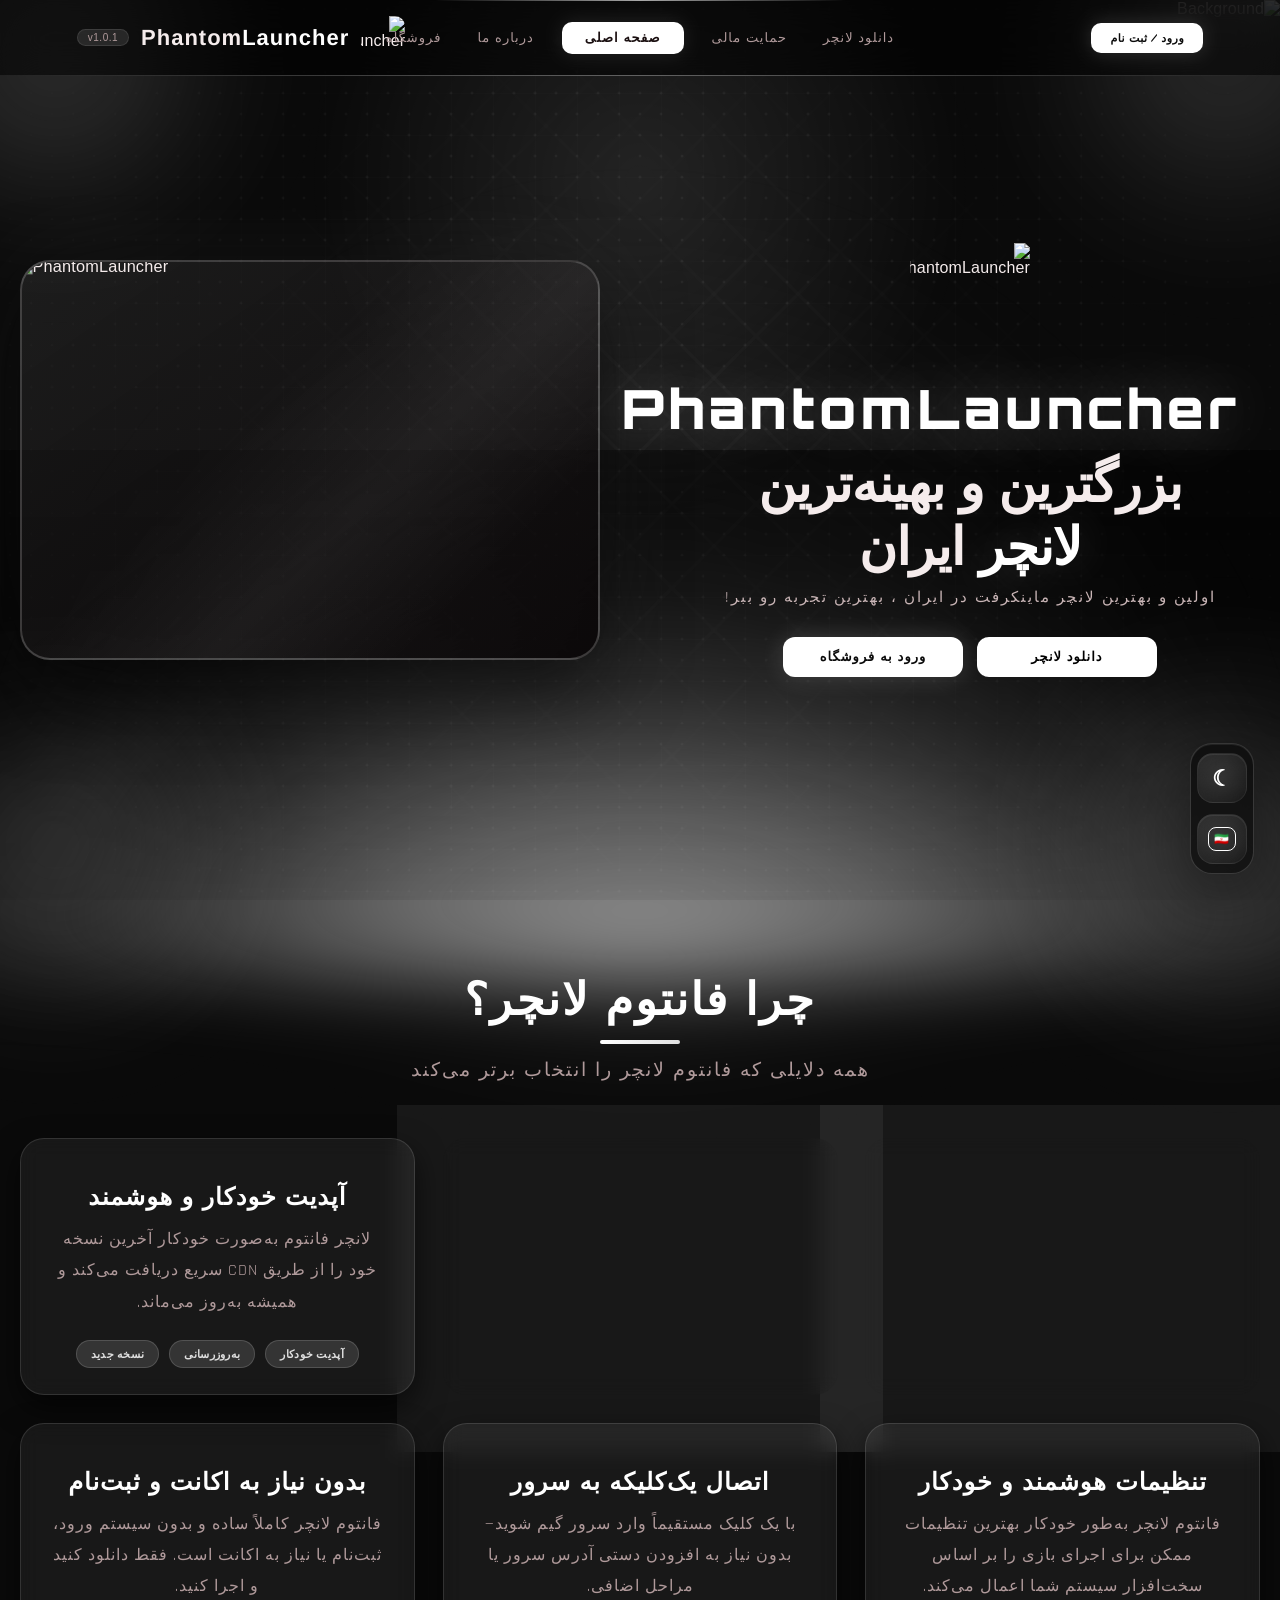
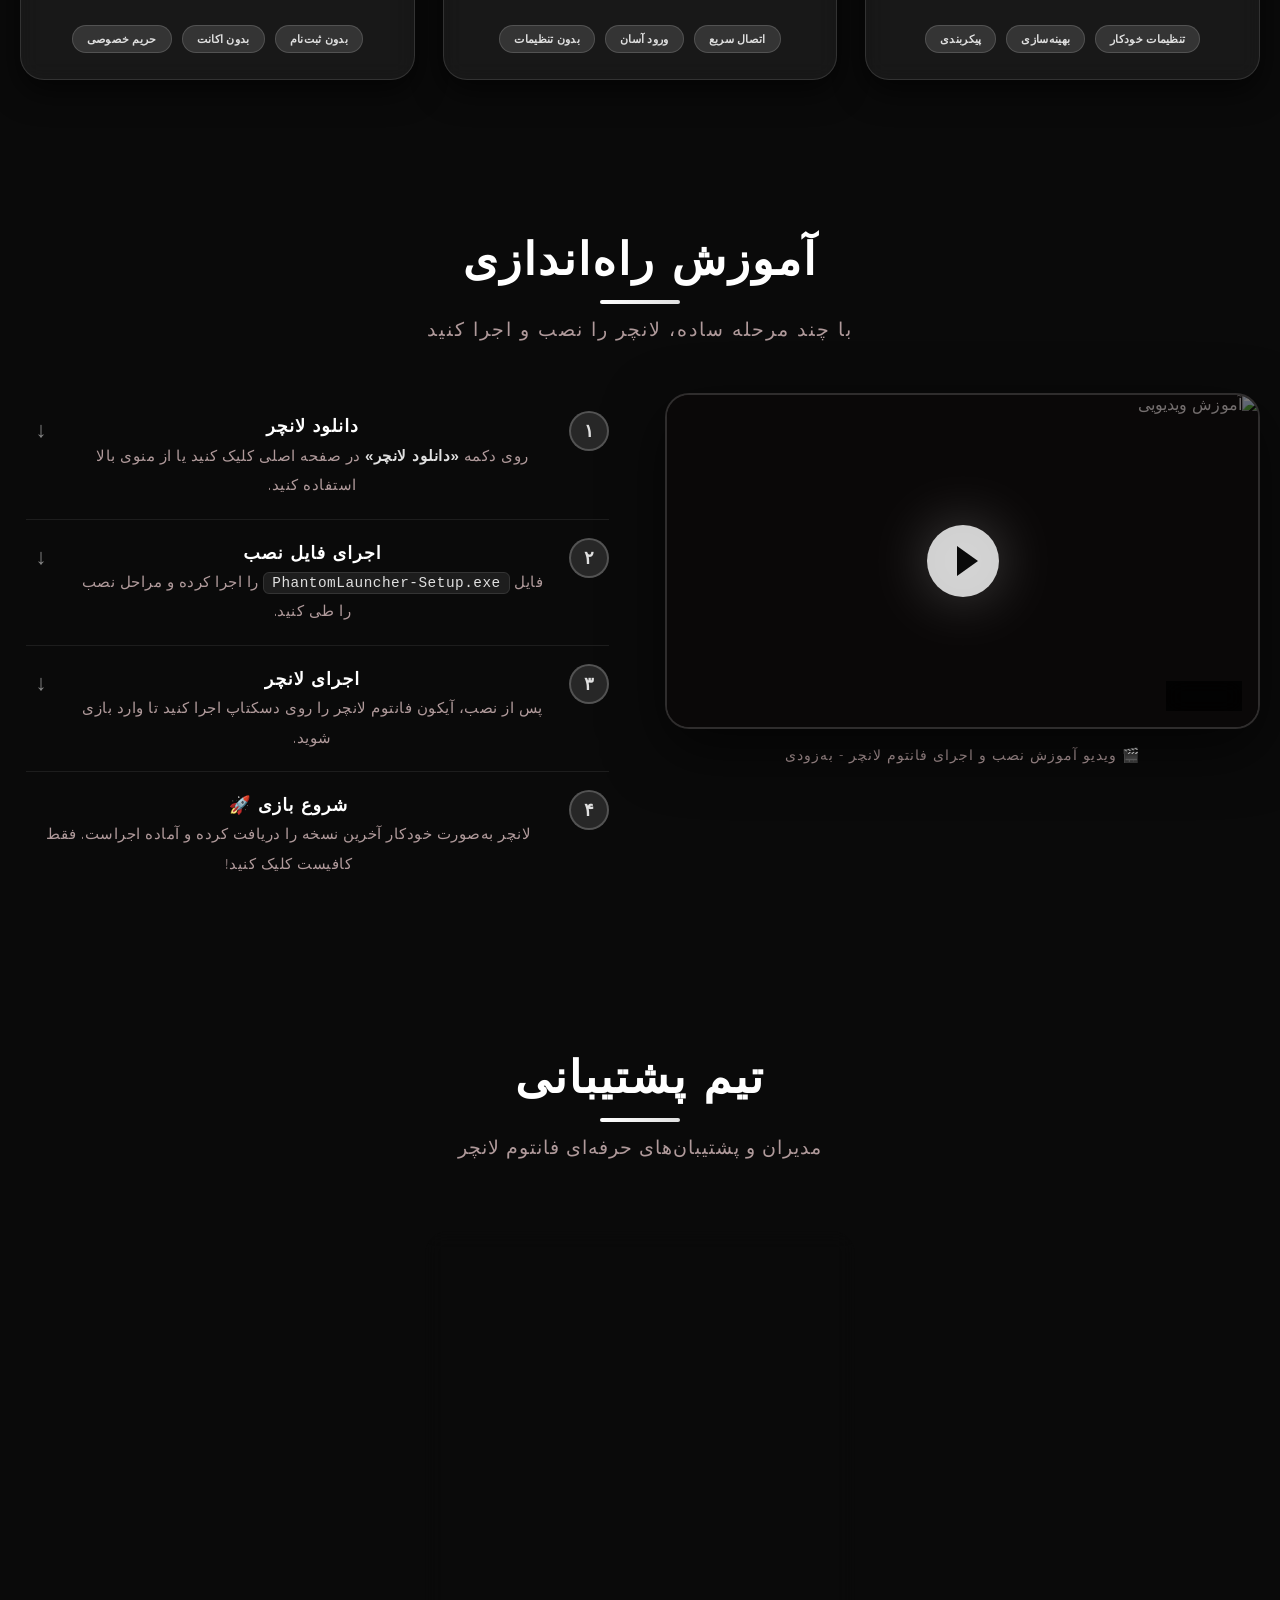
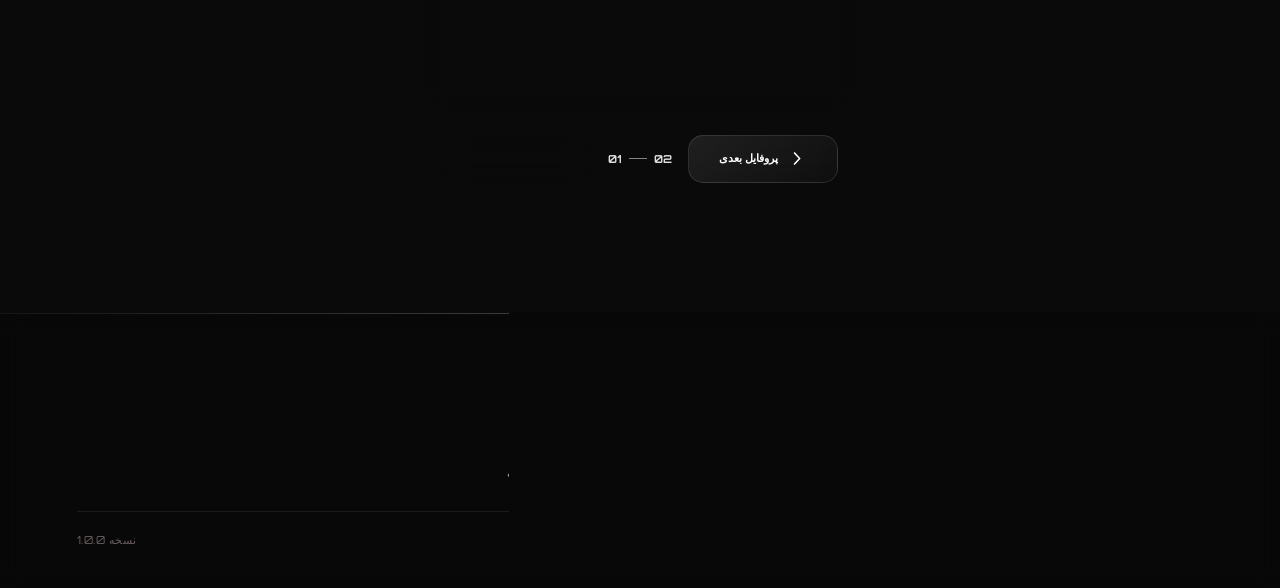
==== commit 17947eae: "Update index.html" ====
--- a/index.html
+++ b/index.html
@@ -1,633 +1,3628 @@
 <!DOCTYPE html>
 <html lang="fa" dir="rtl">
 <head>
-    <meta charset="UTF-8">
-    <meta name="viewport" content="width=device-width, initial-scale=1.0">
-    <title>مگا لانچر - در حال بروزرسانی</title>
+    <meta charset="UTF-8" />
+    <meta name="viewport" content="width=device-width, initial-scale=1.0" />
+    <title>PhantomLauncher | بهترین لانچر ماینکرفت</title>
+    
+    <!-- Favicon با سایز بزرگ‌تر -->
+    <link rel="icon" href="https://uploadkon.ir/uploads/2ac926_26phantom-small.png" type="image/png" sizes="64x64" />
+    <link rel="shortcut icon" href="https://uploadkon.ir/uploads/2ac926_26phantom-small.png" type="image/png" sizes="64x64" />
+    <link rel="apple-touch-icon" href="https://uploadkon.ir/uploads/2ac926_26phantom-small.png" />
+
+    <!-- فونت خفن از Google Fonts -->
+    <link href="https://fonts.googleapis.com/css2?family=Orbitron:wght@400;700;900&family=Rajdhani:wght@300;400;600;700&display=swap" rel="stylesheet">
+
     <style>
-        /* ===== RESET & BASE ===== */
-        * {
-            margin: 0;
-            padding: 0;
-            box-sizing: border-box;
-        }
-
-        @import url('https://fonts.googleapis.com/css2?family=Orbitron:wght@400;700;900&display=swap');
-
-        body {
-            font-family: 'Segoe UI', Tahoma, Geneva, Verdana, sans-serif;
-            background: #060606;
-            color: #e0e0e0;
-            min-height: 100vh;
+        /* =========================================
+           FONTS
+        ========================================= */
+        @font-face {
+            font-family: "V1";
+            src: url("./fonts/Vazirmatn-Black.ttf") format("truetype");
+        }
+        @font-face {
+            font-family: "V2";
+            src: url("./fonts/Vazirmatn-Regular.ttf") format("truetype");
+        }
+        @font-face {
+            font-family: "V3";
+            src: url("./fonts/Vazirmatn-Light.ttf") format("truetype");
+        }
+        @font-face {
+            font-family: "V4";
+            src: url("./fonts/Vazirmatn-SemiBold.ttf") format("truetype");
+        }
+
+        /* =========================================
+           ROOT — سفید / نقره‌ای
+        ========================================= */
+        :root {
+            --main: #ffffff;
+            --main-light: #e0e0e0;
+            --main-glow: rgba(255, 255, 255, 0.3);
+            --main-dark: #cccccc;
+            --bg: #0a0a0a;
+            --text: #f5ecec;
+            --muted: #b09a9b;
+            --navbar-bg: rgba(0, 0, 0, .7);
+            --modal-bg: rgba(0, 0, 0, 0.85);
+            --modal-content-bg: rgba(0, 0, 0, 0.9);
+            --card-bg: rgba(255, 255, 255, 0.06);
+            --border-color: rgba(255, 255, 255, 0.12);
+            --footer-border: rgba(255, 255, 255, 0.06);
+            transition: background-color 0.5s ease, color 0.5s ease, border-color 0.5s ease;
+        }
+
+        /* =========================================
+           تم روشن (Light Mode)
+        ========================================= */
+        body.light-mode {
+            --main: #1a1a1a;
+            --main-light: #444444;
+            --main-glow: rgba(0, 0, 0, 0.1);
+            --main-dark: #333333;
+            --bg: #f5f5f5;
+            --text: #1a1a1a;
+            --muted: #666666;
+            --navbar-bg: rgba(255, 255, 255, 0.9);
+            --modal-bg: rgba(255, 255, 255, 0.92);
+            --modal-content-bg: rgba(255, 255, 255, 0.95);
+            --card-bg: rgba(0, 0, 0, 0.05);
+            --border-color: rgba(0, 0, 0, 0.15);
+            --footer-border: rgba(0, 0, 0, 0.1);
+            background-color: #f5f5f5;
+        }
+        body.light-mode .bg-image { opacity: 0.15; }
+        body.light-mode .navbar { background: rgba(255, 255, 255, 0.9); border-bottom: 1px solid rgba(0, 0, 0, 0.1); }
+        body.light-mode .navbar a { color: #333; }
+        body.light-mode .navbar a:hover { color: #fff; background: #1a1a1a; }
+        body.light-mode .btn-home { background: #1a1a1a; color: #fff; border-color: rgba(0, 0, 0, 0.2); }
+        body.light-mode .btn-home:hover { background: #444444; color: #fff; }
+        body.light-mode .hero h1 { color: #1a1a1a; }
+        body.light-mode .hero h1 span { color: #1a1a1a; text-shadow: none; }
+        body.light-mode .sub-slogan { color: #555; }
+        body.light-mode .hero-btn.primary { background: #1a1a1a; color: #fff; }
+        body.light-mode .hero-btn.primary:hover { background: #444444; }
+        body.light-mode .hero-btn.secondary { background: #333333; color: #fff; }
+        body.light-mode .hero-btn.secondary:hover { background: #444444; }
+        body.light-mode .modal-content { background: rgba(255, 255, 255, 0.95); border-color: rgba(0, 0, 0, 0.15); }
+        body.light-mode .modal-close { color: #333; background: rgba(0, 0, 0, 0.05); border-color: rgba(0, 0, 0, 0.1); }
+        body.light-mode .modal-close:hover { background: rgba(0, 0, 0, 0.1); color: #000; }
+        body.light-mode .download-in-modal .download-title { color: #1a1a1a; }
+        body.light-mode .download-in-modal .download-sub { color: #555; }
+        body.light-mode .download-in-modal .btn-download { background: #1a1a1a; color: #fff; border-color: rgba(0, 0, 0, 0.2); }
+        body.light-mode .download-in-modal .btn-download svg { fill: #fff; }
+        body.light-mode .download-in-modal .system-box { background: rgba(0, 0, 0, 0.05); border-color: rgba(0, 0, 0, 0.1); }
+        body.light-mode .download-in-modal .system-box h3 { color: #1a1a1a; }
+        body.light-mode .download-in-modal .system-box ul li { color: #555; border-color: rgba(0, 0, 0, 0.05); }
+        body.light-mode .download-in-modal .system-box .label { color: #1a1a1a; }
+        body.light-mode .shop-modal .modal-content { background: rgba(255, 255, 255, 0.95); }
+        body.light-mode .shop-modal .btn-back-home { background: #1a1a1a; color: #fff; border-color: rgba(0, 0, 0, 0.2); }
+        body.light-mode .shop-modal .btn-back-home:hover { background: #444444; }
+        body.light-mode .shop-modal .btn-back-home svg { fill: #fff; }
+        body.light-mode .shop-in-modal .shop-header h1 { color: #1a1a1a; }
+        body.light-mode .shop-in-modal .shop-header p { color: #555; }
+        body.light-mode .shop-in-modal .product-card { background: rgba(0, 0, 0, 0.05); border-color: rgba(0, 0, 0, 0.1); }
+        body.light-mode .shop-in-modal .product-card h2 { color: #1a1a1a; }
+        body.light-mode .shop-in-modal .product-card p { color: #555; }
+        body.light-mode .shop-in-modal .price strong { color: #1a1a1a; }
+        body.light-mode .shop-in-modal .buy-btn { background: #1a1a1a; color: #fff; }
+        body.light-mode .shop-in-modal .buy-btn:hover { background: #444444; }
+        body.light-mode .footer { border-top-color: rgba(0, 0, 0, 0.1); }
+        body.light-mode .footer-col h3 { color: #1a1a1a; }
+        body.light-mode .footer-col p { color: #555; }
+        body.light-mode .footer-col ul li a { color: #555; }
+        body.light-mode .footer-col ul li a:hover { color: #000; }
+        body.light-mode .footer-bottom p { color: #666; }
+        body.light-mode .footer-social a { color: #666; }
+        body.light-mode .footer-social a:hover { color: #1a1a1a; }
+        body.light-mode .footer-glow { opacity: 0.1; }
+        body.light-mode .footer-glow::after { opacity: 0.1; }
+        body.light-mode .footer-fade { display: none; }
+        body.light-mode .shop-in-modal .product-tag { color: #1a1a1a; background: rgba(0, 0, 0, 0.05); border-color: rgba(0, 0, 0, 0.1); }
+        body.light-mode .shop-in-modal .badge { color: #1a1a1a; border-color: rgba(0, 0, 0, 0.15); background: rgba(0, 0, 0, 0.05); }
+        body.light-mode .shop-in-modal .badge-dot { background: #1a1a1a; box-shadow: 0 0 20px rgba(0, 0, 0, 0.2); }
+        body.light-mode .download-in-modal .system-box.minimum { border-right-color: rgba(0, 0, 0, 0.2); }
+        body.light-mode .download-in-modal .system-box.recommended { border-left-color: #1a1a1a; }
+        body.light-mode .download-in-modal .system-box ul li::before { color: #1a1a1a; }
+        body.light-mode .download-in-modal .system-box.recommended::before { background: radial-gradient(circle at 70% 50%, rgba(0, 0, 0, 0.08) 0%, rgba(0, 0, 0, 0.03) 30%, transparent 70%); }
+        body.light-mode .download-in-modal .system-box::before { background: radial-gradient(circle at 30% 50%, rgba(0, 0, 0, 0.06) 0%, rgba(0, 0, 0, 0.03) 30%, transparent 70%); }
+        body.light-mode .download-in-modal .system-box::after { background: radial-gradient(circle at 50% 50%, rgba(0, 0, 0, 0.03) 0%, transparent 60%); }
+        body.light-mode hr { border-top-color: rgba(0, 0, 0, 0.15) !important; }
+
+        /* =========================================
+           بلورهای سفید در گوشه‌ها (Corner Blurs)
+        ========================================= */
+        .corner-blur {
+            position: fixed;
+            border-radius: 50%;
+            filter: blur(80px);
+            pointer-events: none;
+            z-index: 0;
+            opacity: 0.6;
+            transition: opacity 0.5s ease;
+        }
+        .corner-blur.tl {
+            top: -120px;
+            left: -120px;
+            width: 350px;
+            height: 350px;
+            background: radial-gradient(circle, rgba(255,255,255,0.45) 0%, rgba(255,255,255,0) 70%);
+        }
+        .corner-blur.tr {
+            top: -120px;
+            right: -120px;
+            width: 350px;
+            height: 350px;
+            background: radial-gradient(circle, rgba(255,255,255,0.4) 0%, rgba(255,255,255,0) 70%);
+        }
+        .corner-blur.bl {
+            bottom: -120px;
+            left: -120px;
+            width: 350px;
+            height: 350px;
+            background: radial-gradient(circle, rgba(255,255,255,0.35) 0%, rgba(255,255,255,0) 70%);
+        }
+        .corner-blur.br {
+            bottom: -120px;
+            right: -120px;
+            width: 350px;
+            height: 350px;
+            background: radial-gradient(circle, rgba(255,255,255,0.45) 0%, rgba(255,255,255,0) 70%);
+        }
+        body.light-mode .corner-blur {
+            opacity: 0.15;
+        }
+        body.light-mode .corner-blur.tl {
+            background: radial-gradient(circle, rgba(0,0,0,0.08) 0%, rgba(0,0,0,0) 70%);
+        }
+        body.light-mode .corner-blur.tr {
+            background: radial-gradient(circle, rgba(0,0,0,0.07) 0%, rgba(0,0,0,0) 70%);
+        }
+        body.light-mode .corner-blur.bl {
+            background: radial-gradient(circle, rgba(0,0,0,0.06) 0%, rgba(0,0,0,0) 70%);
+        }
+        body.light-mode .corner-blur.br {
+            background: radial-gradient(circle, rgba(0,0,0,0.08) 0%, rgba(0,0,0,0) 70%);
+        }
+
+        /* =========================================
+           دکمه‌های دایره‌ای پایین سمت راست
+        ========================================= */
+        .floating-actions {
+            position: fixed;
+            bottom: 30px;
+            right: 30px;
+            z-index: 999;
+            display: flex;
+            flex-direction: column;
+            align-items: center;
+            gap: 0;
+            direction: ltr;
+            background: rgba(0, 0, 0, 0.4);
+            backdrop-filter: blur(15px);
+            -webkit-backdrop-filter: blur(15px);
+            padding: 8px 4px;
+            border-radius: 60px;
+            border: 1px solid rgba(255, 255, 255, 0.15);
+            box-shadow: 0 8px 32px rgba(0, 0, 0, 0.4);
+            transition: all 0.4s ease;
+        }
+        .floating-actions:hover {
+            border-color: var(--main);
+            box-shadow: 0 8px 40px rgba(255, 255, 255, 0.2);
+        }
+        .floating-btn {
+            width: 42px;
+            height: 42px;
+            border-radius: 50%;
+            border: none;
+            background: transparent;
+            color: #b09a9b;
+            font-size: 18px;
+            cursor: pointer;
+            transition: all 0.3s ease;
             display: flex;
             align-items: center;
             justify-content: center;
-            padding: 1.5rem;
-            margin: 0;
-            overflow: hidden;
-            background-image: 
-                radial-gradient(circle at 20% 30%, rgba(0, 255, 100, 0.05) 0%, transparent 50%),
-                radial-gradient(circle at 80% 70%, rgba(0, 200, 80, 0.03) 0%, transparent 50%),
-                repeating-linear-gradient(45deg, rgba(0,255,100,0.01) 0px, rgba(0,255,100,0.01) 2px, transparent 2px, transparent 8px);
-        }
-
-        /* ===== SPLASH SCREEN ===== */
-        #splash-screen {
+            position: relative;
+            margin: 2px 0;
+        }
+        .floating-btn:hover {
+            transform: scale(1.15);
+            color: #ffffff;
+            background: rgba(255, 255, 255, 0.15);
+        }
+        .floating-btn:active { transform: scale(0.92); }
+        .floating-btn .tooltip {
+            position: absolute;
+            right: 58px;
+            background: rgba(0, 0, 0, 0.85);
+            backdrop-filter: blur(10px);
+            color: #f5ecec;
+            padding: 4px 14px;
+            border-radius: 8px;
+            font-size: 12px;
+            font-family: "V2", Tahoma, Arial, sans-serif;
+            white-space: nowrap;
+            opacity: 0;
+            pointer-events: none;
+            transition: all 0.3s ease;
+            border: 1px solid rgba(255, 255, 255, 0.15);
+        }
+        .floating-btn:hover .tooltip { opacity: 1; right: 62px; }
+        .floating-btn .flag-icon { font-size: 18px; line-height: 1; }
+        .floating-btn .theme-icon { font-size: 18px; line-height: 1; }
+
+        .floating-divider {
+            width: 30px;
+            height: 1px;
+            background: linear-gradient(90deg, transparent, rgba(255, 255, 255, 0.3), transparent);
+            margin: 4px 0;
+            border-radius: 2px;
+        }
+
+        body.light-mode .floating-actions {
+            background: rgba(255, 255, 255, 0.8);
+            border-color: rgba(0, 0, 0, 0.1);
+            box-shadow: 0 8px 32px rgba(0, 0, 0, 0.08);
+        }
+        body.light-mode .floating-btn {
+            color: #333;
+        }
+        body.light-mode .floating-btn:hover {
+            color: #1a1a1a;
+            background: rgba(0, 0, 0, 0.05);
+        }
+        body.light-mode .floating-btn .tooltip {
+            background: rgba(255, 255, 255, 0.9);
+            color: #1a1a1a;
+            border-color: rgba(0, 0, 0, 0.1);
+        }
+        body.light-mode .floating-divider {
+            background: linear-gradient(90deg, transparent, rgba(0, 0, 0, 0.2), transparent);
+        }
+
+        /* =========================================
+           RESET
+        ========================================= */
+        * { box-sizing: border-box; margin: 0; padding: 0; }
+        html { scroll-behavior: smooth; }
+
+        /* =========================================
+           BODY
+        ========================================= */
+        body {
+            min-height: 100vh;
+            overflow-x: hidden;
+            background-color: #0a0a0a;
+            color: var(--text);
+            font-family: "V2", Tahoma, Arial, sans-serif;
+            position: relative;
+            transition: background-color 0.5s ease, color 0.5s ease;
+        }
+
+        /* =========================================
+           BACKGROUND IMAGE
+        ========================================= */
+        .bg-image {
             position: fixed;
             top: 0;
             left: 0;
-            width: 100%;
-            height: 100%;
-            background: #060606;
+            width: 100vw;
+            height: 100vh;
+            z-index: -2;
+            object-fit: cover;
+            opacity: 0.40;
+            animation: backgroundPulse 5s ease-in-out infinite;
+            pointer-events: none;
+            transition: opacity 0.5s ease;
+        }
+        @keyframes backgroundPulse {
+            0% { opacity: 0.40; }
+            50% { opacity: 0.52; }
+            100% { opacity: 0.40; }
+        }
+
+        /* =========================================
+           FOOTER GLOW
+        ========================================= */
+        .footer-glow {
+            position: fixed;
+            bottom: -80px;
+            left: 50%;
+            transform: translateX(-50%);
+            width: 140vw;
+            max-width: 1500px;
+            height: 380px;
+            background: radial-gradient(ellipse at 50% 100%,
+                        rgba(255, 255, 255, 0.5) 0%,
+                        rgba(255, 255, 255, 0.3) 30%,
+                        rgba(200, 200, 200, 0.1) 55%,
+                        transparent 80%);
+            border-radius: 50% 50% 0 0 / 100% 100% 0 0;
+            filter: blur(35px);
+            pointer-events: none;
+            z-index: -1;
+            animation: pulseGlow 5s ease-in-out infinite alternate;
+            transition: opacity 0.5s ease;
+        }
+        .footer-glow::after {
+            content: '';
+            position: absolute;
+            bottom: 0;
+            left: 50%;
+            transform: translateX(-50%);
+            width: 85%;
+            height: 200%;
+            background: radial-gradient(ellipse at 50% 100%,
+                        rgba(255, 255, 255, 0.2) 0%,
+                        transparent 70%);
+            filter: blur(70px);
+            border-radius: 50%;
+            transition: opacity 0.5s ease;
+        }
+        @keyframes pulseGlow {
+            0% { opacity: 0.25; transform: translateX(-50%) scale(0.9); filter: blur(35px); }
+            100% { opacity: 0.65; transform: translateX(-50%) scale(1.08); filter: blur(30px); }
+        }
+        .footer-fade {
+            position: fixed;
+            bottom: 0;
+            left: 0;
+            right: 0;
+            height: 50vh;
+            background: linear-gradient(to top, rgba(0, 0, 0, 0) 0%, rgba(0, 0, 0, 0.5) 100%);
+            pointer-events: none;
+            z-index: -1;
+            transition: opacity 0.5s ease;
+        }
+
+        /* =========================================
+           NAVBAR - متقارن (2 چپ، 1 وسط، 2 راست)
+        ========================================= */
+        .navbar {
+            position: fixed;
+            top: 0;
+            left: 0;
+            right: 0;
+            z-index: 20;
+            height: 76px;
             display: flex;
             align-items: center;
             justify-content: center;
-            z-index: 1000;
-            transition: opacity 0.8s cubic-bezier(0.4, 0, 0.2, 1), 
-                        visibility 0.8s cubic-bezier(0.4, 0, 0.2, 1),
-                        transform 0.8s cubic-bezier(0.4, 0, 0.2, 1);
-            background-image: 
-                radial-gradient(circle at 50% 40%, rgba(0, 255, 100, 0.06) 0%, transparent 60%),
-                radial-gradient(circle at 80% 20%, rgba(0, 200, 80, 0.03) 0%, transparent 40%);
-        }
-
-        #splash-screen.hidden {
-            opacity: 0;
-            visibility: hidden;
-            pointer-events: none;
-            transform: scale(1.05);
-        }
-
-        .splash-content {
-            text-align: center;
-            max-width: 550px;
-            padding: 2rem;
-            animation: fadeInUp 1s cubic-bezier(0.4, 0, 0.2, 1);
-            position: relative;
-        }
-
-        /* افکت حلقه‌های نئونی */
-        .splash-content::before {
+            padding: 0 6%;
+            background: rgba(0, 0, 0, 0.55);
+            backdrop-filter: blur(20px) saturate(1.2);
+            -webkit-backdrop-filter: blur(20px) saturate(1.2);
+            border-bottom: 1px solid rgba(255, 255, 255, 0.08);
+            transition: background-color 0.5s ease, border-color 0.5s ease;
+            gap: 8px;
+        }
+        .navbar::after {
             content: '';
             position: absolute;
-            top: -20px;
-            left: -20px;
-            right: -20px;
-            bottom: -20px;
-            background: 
-                conic-gradient(from 0deg at 50% 50%, 
-                    transparent 0deg, 
-                    rgba(0, 255, 100, 0.03) 60deg, 
-                    transparent 120deg,
-                    rgba(0, 255, 100, 0.03) 180deg,
-                    transparent 240deg,
-                    rgba(0, 255, 100, 0.03) 300deg,
-                    transparent 360deg);
-            border-radius: 50%;
-            animation: rotateGlow 10s linear infinite;
-            z-index: -1;
-            filter: blur(20px);
-        }
-
-        @keyframes rotateGlow {
-            0% { transform: rotate(0deg) scale(1.2); }
-            100% { transform: rotate(360deg) scale(1.2); }
-        }
-
-        @keyframes fadeInUp {
-            from {
-                opacity: 0;
-                transform: translateY(30px) scale(0.95);
-            }
-            to {
-                opacity: 1;
-                transform: translateY(0) scale(1);
-            }
-        }
-
-        /* ===== LOGO (متنی) ===== */
-        .splash-logo-text {
-            width: 130px;
-            height: 130px;
-            margin: 0 auto 1.5rem;
-            border-radius: 50%;
-            background: linear-gradient(135deg, #00ff88, #00b33c);
+            bottom: -1px;
+            left: 0;
+            right: 0;
+            height: 1px;
+            background: linear-gradient(90deg, transparent, var(--main), transparent);
+            opacity: 0.3;
+        }
+
+        /* برند + لوگو در سمت چپ - بزرگ‌تر */
+        .navbar-brand {
             display: flex;
             align-items: center;
+            gap: 12px;
+            flex: 0 0 auto;
+            position: absolute;
+            left: 6%;
+        }
+        .navbar-brand .brand-logo {
+            height: 44px;
+            width: 44px;
+            object-fit: contain;
+            border-radius: 10px;
+            transition: transform 0.3s ease;
+        }
+        .navbar-brand .brand-logo:hover {
+            transform: scale(1.08);
+        }
+        .navbar-brand .brand-name {
+            color: #f5ecec;
+            font-family: "V1", Tahoma, Arial, sans-serif;
+            font-size: 22px;
+            font-weight: 700;
+            letter-spacing: 1px;
+            transition: color 0.5s ease;
+        }
+        .navbar-brand .brand-name span {
+            color: var(--main);
+            transition: color 0.5s ease;
+        }
+        .navbar-brand .brand-version {
+            font-family: "V3", Tahoma, Arial, sans-serif;
+            font-size: 10px;
+            color: var(--muted);
+            background: rgba(255, 255, 255, 0.1);
+            padding: 2px 10px;
+            border-radius: 20px;
+            border: 1px solid rgba(255, 255, 255, 0.1);
+            letter-spacing: 0.5px;
+            transition: color 0.5s ease, background 0.5s ease, border-color 0.5s ease;
+        }
+        body.light-mode .navbar-brand .brand-name { color: #1a1a1a; }
+        body.light-mode .navbar-brand .brand-version {
+            color: #555;
+            background: rgba(0,0,0,0.05);
+            border-color: rgba(0,0,0,0.1);
+        }
+
+        /* دکمه‌های ناوبری - متقارن */
+        .nav-left {
+            display: flex;
+            gap: 8px;
+            align-items: center;
+            flex: 0 0 auto;
+        }
+        .nav-center {
+            display: flex;
             justify-content: center;
-            font-family: 'Orbitron', sans-serif;
-            font-size: 3.5rem;
-            font-weight: 900;
-            color: #060606;
-            box-shadow: 0 0 40px rgba(0, 200, 80, 0.2), inset 0 0 40px rgba(0, 0, 0, 0.1);
-            border: 3px solid rgba(0, 255, 100, 0.3);
-            animation: logoPulse 3s ease-in-out infinite;
-            transition: all 0.5s ease;
-            text-shadow: 0 2px 10px rgba(0, 0, 0, 0.2);
-            user-select: none;
-        }
-
-        .splash-logo-text:hover {
-            transform: scale(1.05) rotate(5deg);
-            border-color: rgba(0, 255, 100, 0.6);
-            box-shadow: 0 0 60px rgba(0, 200, 80, 0.3);
-        }
-
-        @keyframes logoPulse {
-            0%, 100% { box-shadow: 0 0 40px rgba(0, 200, 80, 0.2), inset 0 0 40px rgba(0, 0, 0, 0.1); }
-            50% { box-shadow: 0 0 70px rgba(0, 200, 80, 0.35), inset 0 0 60px rgba(0, 0, 0, 0.05); }
-        }
-
-        .splash-title {
-            font-family: 'Orbitron', 'Segoe UI', sans-serif;
-            font-size: 2.8rem;
-            font-weight: 900;
-            background: linear-gradient(135deg, #00ff88, #00b33c, #00ff88);
-            background-size: 200% 200%;
-            -webkit-background-clip: text;
-            background-clip: text;
-            color: transparent;
-            animation: gradientMove 3s ease-in-out infinite;
-            letter-spacing: 2px;
-            text-shadow: 0 0 40px rgba(0, 255, 100, 0.1);
-            margin-bottom: 0.5rem;
-        }
-
-        @keyframes gradientMove {
-            0%, 100% { background-position: 0% 50%; }
-            50% { background-position: 100% 50%; }
-        }
-
-        .splash-subtitle {
-            color: #6a6a6a;
-            font-size: 1rem;
-            margin-bottom: 2.5rem;
-            font-weight: 300;
-            letter-spacing: 3px;
-            text-transform: uppercase;
-            border-bottom: 1px solid rgba(0, 255, 100, 0.06);
-            padding-bottom: 1.5rem;
-            font-family: 'Orbitron', 'Segoe UI', sans-serif;
-        }
-
-        /* ===== ENTER BUTTON ===== */
-        .enter-btn {
-            display: inline-block;
-            padding: 1rem 4rem;
-            font-size: 1.1rem;
+            flex: 0 0 auto;
+            margin: 0 6px;
+        }
+        .nav-right {
+            display: flex;
+            gap: 8px;
+            align-items: center;
+            flex: 0 0 auto;
+        }
+
+        .nav-btn {
+            color: #b09a9b;
+            text-decoration: none;
+            font-size: 13px;
+            font-family: "Orbitron", "V1", Tahoma, Arial, sans-serif;
+            font-weight: 500;
+            transition: .3s ease;
+            padding: 7px 14px;
+            border-radius: 10px;
+            cursor: pointer;
+            position: relative;
+            background: transparent;
+            border: none;
+            white-space: nowrap;
+            letter-spacing: 1px;
+        }
+        .nav-btn::after {
+            content: '';
+            position: absolute;
+            bottom: 2px;
+            left: 50%;
+            transform: translateX(-50%);
+            width: 0;
+            height: 2px;
+            background: var(--main);
+            transition: width 0.3s ease;
+        }
+        .nav-btn:hover::after { width: 60%; }
+        .nav-btn:hover {
+            color: #1a0f10;
+            background: #ffffff;
+            box-shadow: 0 0 25px rgba(255, 255, 255, .2);
+        }
+
+        .btn-home {
+            padding: 7px 22px;
+            border-radius: 10px;
+            background: #ffffff;
+            border: 1px solid rgba(255, 255, 255, .3);
+            color: #1a0f10;
+            font-family: "Orbitron", "V2", Tahoma, Arial, sans-serif;
+            font-size: 13px;
             font-weight: 700;
-            color: #060606;
-            background: linear-gradient(135deg, #00ff88, #00b33c);
-            border: none;
-            border-radius: 60px;
+            text-decoration: none;
+            transition: .3s ease;
+            box-shadow: 0 0 20px rgba(255, 255, 255, .1);
             cursor: pointer;
-            transition: all 0.4s cubic-bezier(0.4, 0, 0.2, 1);
-            box-shadow: 0 8px 30px rgba(0, 200, 80, 0.2);
-            letter-spacing: 2px;
             position: relative;
             overflow: hidden;
-            font-family: 'Orbitron', 'Segoe UI', sans-serif;
-        }
-
-        .enter-btn::before {
-            content: '';
-            position: absolute;
-            top: -2px;
-            left: -2px;
-            right: -2px;
-            bottom: -2px;
-            background: linear-gradient(135deg, #00ff88, #00b33c, #00ff88);
-            background-size: 200% 200%;
-            border-radius: 60px;
-            z-index: -1;
-            animation: gradientMove 3s ease-in-out infinite;
-            filter: blur(5px);
-            opacity: 0;
-            transition: opacity 0.4s ease;
-        }
-
-        .enter-btn:hover::before {
-            opacity: 1;
-        }
-
-        .enter-btn:hover {
-            transform: translateY(-3px) scale(1.02);
-            box-shadow: 0 12px 40px rgba(0, 200, 80, 0.3);
-        }
-
-        .enter-btn:active {
-            transform: scale(0.95);
-        }
-
-        .enter-icon {
-            display: inline-block;
-            margin-left: 12px;
-            font-size: 1.2rem;
-            animation: iconBounce 2s ease-in-out infinite;
-        }
-
-        @keyframes iconBounce {
-            0%, 100% { transform: translateX(0); }
-            50% { transform: translateX(5px); }
-        }
-
-        .splash-hint {
-            margin-top: 2rem;
-            font-size: 0.75rem;
-            color: #3a3a3a;
-            font-family: 'Orbitron', 'Segoe UI', sans-serif;
+            white-space: nowrap;
             letter-spacing: 1px;
-            opacity: 0.6;
-        }
-
-        /* ===== MAIN PAGE ===== */
-        .maintenance-card {
-            max-width: 680px;
-            width: 100%;
-            background: rgba(10, 10, 10, 0.85);
-            backdrop-filter: blur(20px);
-            -webkit-backdrop-filter: blur(20px);
-            border-radius: 2.5rem;
-            padding: 2.8rem 2.5rem;
-            box-shadow: 0 25px 60px -8px rgba(0, 0, 0, 0.9), 
-                        0 0 0 1px rgba(0, 255, 100, 0.1),
-                        inset 0 0 80px rgba(0, 255, 100, 0.02);
-            border: 1px solid rgba(0, 200, 80, 0.15);
-            text-align: center;
-            transition: all 0.6s cubic-bezier(0.4, 0, 0.2, 1);
-            position: relative;
-            overflow: hidden;
-            opacity: 0;
-            transform: scale(0.95) translateY(20px);
-        }
-
-        .maintenance-card.visible {
-            opacity: 1;
-            transform: scale(1) translateY(0);
-        }
-
-        /* افکت‌های نئونی پویا */
-        .maintenance-card::before {
+        }
+        .btn-home::before {
             content: '';
             position: absolute;
             top: -50%;
             left: -50%;
             width: 200%;
             height: 200%;
-            background: conic-gradient(from 0deg at 50% 50%, 
-                rgba(0, 255, 100, 0.03), 
-                rgba(0, 200, 80, 0.02), 
-                rgba(0, 255, 100, 0.03));
-            animation: rotateGlow 20s linear infinite;
-            z-index: 0;
-        }
-
-        /* خطوط شبکه AI */
-        .maintenance-card::after {
+            background: radial-gradient(circle, rgba(255, 255, 255, 0.1), transparent 60%);
+            opacity: 0;
+            transition: opacity 0.5s ease;
+        }
+        .btn-home:hover::before { opacity: 1; }
+        .btn-home:hover {
+            box-shadow: 0 0 35px rgba(255, 255, 255, .25);
+            background: #f5f0f0;
+            transform: translateY(-1px);
+        }
+
+        .nav-auth-btn {
+            padding: 7px 18px;
+            border-radius: 10px;
+            background: var(--main);
+            border: 1px solid rgba(255, 255, 255, 0.3);
+            color: #0a0a0a;
+            font-family: "Orbitron", "V2", Tahoma, Arial, sans-serif;
+            font-size: 11px;
+            font-weight: 600;
+            text-decoration: none;
+            transition: .3s ease;
+            cursor: pointer;
+            box-shadow: 0 0 20px rgba(255, 255, 255, 0.15);
+            position: relative;
+            overflow: hidden;
+            white-space: nowrap;
+            letter-spacing: 0.5px;
+        }
+        .nav-auth-btn::before {
             content: '';
             position: absolute;
+            top: -50%;
+            left: -50%;
+            width: 200%;
+            height: 200%;
+            background: radial-gradient(circle, rgba(255,255,255,0.15), transparent 60%);
+            opacity: 0;
+            transition: opacity 0.5s ease;
+        }
+        .nav-auth-btn:hover::before { opacity: 1; }
+        .nav-auth-btn:hover {
+            box-shadow: 0 0 35px rgba(255, 255, 255, .35);
+            background: var(--main-light);
+            transform: translateY(-1px);
+        }
+        .nav-auth-btn:active { transform: scale(0.95); }
+        body.light-mode .nav-auth-btn {
+            color: #fff;
+            background: #1a1a1a;
+        }
+        body.light-mode .nav-auth-btn:hover {
+            background: #444444;
+        }
+
+        /* =========================================
+           HERO - مستطیل بزرگ و عریض سمت چپ با عکس واضح
+        ========================================= */
+        .hero {
+            min-height: 100vh;
+            display: flex;
+            align-items: center;
+            justify-content: center;
+            padding: 100px 20px 80px;
+            position: relative;
+            z-index: 1;
+        }
+        .hero-wrapper {
+            display: flex;
+            align-items: center;
+            justify-content: center;
+            gap: 80px;
+            max-width: 1500px;
+            width: 100%;
+            flex-wrap: wrap;
+            direction: ltr;
+        }
+        .hero-wrapper[dir="rtl"] .hero-content {
+            direction: rtl;
+        }
+
+        /* مستطیل سه‌بعدی سمت چپ - عریض و کشیده */
+        .hero-3d-box {
+            flex: 0 0 580px;
+            height: 400px;
+            perspective: 1000px;
+            cursor: pointer;
+            animation: heroIn .9s .2s ease both;
+            border-radius: 30px;
+        }
+        .hero-3d-box-inner {
+            width: 100%;
+            height: 100%;
+            position: relative;
+            transform-style: preserve-3d;
+            transition: transform 0.15s ease-out;
+            border-radius: 30px;
+            box-shadow: 0 30px 80px rgba(0, 0, 0, 0.6), 0 0 120px rgba(255, 255, 255, 0.06);
+            border: 2px solid rgba(255, 255, 255, 0.2);
+            overflow: hidden;
+            background: linear-gradient(145deg, rgba(255, 255, 255, 0.08), rgba(10, 7, 8, 0.95));
+        }
+        .hero-3d-box-inner img {
+            width: 100%;
+            height: 100%;
+            object-fit: cover;
+            display: block;
+            transition: transform 0.5s ease;
+            transform: scale(1.02);
+        }
+        .hero-3d-box:hover .hero-3d-box-inner img {
+            transform: scale(1.08);
+        }
+        .hero-3d-box-inner::after {
+            content: '';
+            position: absolute;
+            inset: 0;
+            background: linear-gradient(135deg, transparent 40%, rgba(255, 255, 255, 0.05) 60%, transparent 80%);
+            pointer-events: none;
+            z-index: 1;
+        }
+
+        body.light-mode .hero-3d-box-inner {
+            background: linear-gradient(145deg, rgba(0, 0, 0, 0.05), rgba(255, 255, 255, 0.9));
+            border-color: rgba(0, 0, 0, 0.15);
+        }
+
+        /* محتوای متنی - سمت راست */
+        .hero-content {
+            flex: 1 1 480px;
+            text-align: center;
+            animation: heroIn .9s ease both;
+            max-width: 580px;
+            padding: 10px 20px;
+        }
+        @keyframes heroIn {
+            from { opacity: 0; transform: translateY(25px); }
+            to { opacity: 1; transform: translateY(0); }
+        }
+
+        /* لوگوی هیرو - بزرگ‌تر */
+        .hero-logo {
+            display: block;
+            margin: 0 auto 12px;
+            width: 120px;
+            height: 120px;
+            object-fit: contain;
+            transition: transform 0.5s ease;
+        }
+        .hero-logo:hover {
+            transform: scale(1.06);
+        }
+        body.light-mode .hero-logo {
+            filter: brightness(0.9);
+        }
+
+        .hero-brand-name {
+            font-family: "Orbitron", "V1", Tahoma, Arial, sans-serif;
+            font-size: clamp(30px, 4.5vw, 54px);
+            font-weight: 900;
+            color: var(--main);
+            letter-spacing: 4px;
+            margin-bottom: 8px;
+            text-shadow: 0 0 50px rgba(255, 255, 255, 0.2), 0 0 100px rgba(255, 255, 255, 0.05);
+            transition: color 0.5s ease, text-shadow 0.5s ease;
+        }
+        .hero-brand-name span {
+            color: var(--main);
+            text-shadow: 0 0 60px rgba(255, 255, 255, 0.3);
+        }
+        body.light-mode .hero-brand-name {
+            color: #1a1a1a;
+            text-shadow: 0 0 40px rgba(0,0,0,0.05);
+        }
+
+        .hero h1 {
+            font-size: clamp(28px, 4.5vw, 52px);
+            line-height: 1.2;
+            font-weight: 700;
+            letter-spacing: -1px;
+            margin-bottom: 12px;
+            font-family: "Orbitron", "V1", Tahoma, Arial, sans-serif;
+            color: #f5ecec;
+            transition: color 0.5s ease;
+            text-shadow: 0 0 30px rgba(255, 255, 255, 0.05);
+        }
+        .hero h1 span {
+            color: var(--main);
+            text-shadow: 0 0 45px rgba(255, 255, 255, .2);
+            transition: color 0.5s ease, text-shadow 0.5s ease;
+        }
+        .sub-slogan {
+            color: #c9b5b6;
+            font-size: 15px;
+            margin-bottom: 30px;
+            font-family: "Rajdhani", "V2", Tahoma, Arial, sans-serif;
+            font-weight: 400;
+            letter-spacing: 2px;
+            transition: color 0.5s ease;
+        }
+        .hero-buttons {
+            display: flex;
+            justify-content: center;
+            align-items: center;
+            gap: 14px;
+            margin-top: 5px;
+            flex-wrap: wrap;
+        }
+        .hero-btn {
+            display: inline-flex;
+            align-items: center;
+            justify-content: center;
+            min-width: 180px;
+            padding: 12px 22px;
+            border-radius: 12px;
+            text-decoration: none;
+            font-family: "Orbitron", "V1", Tahoma, Arial, sans-serif;
+            font-size: 13px;
+            font-weight: 600;
+            transition: .3s ease;
+            cursor: pointer;
+            border: none;
+            position: relative;
+            overflow: hidden;
+            letter-spacing: 1px;
+        }
+        .hero-btn::before {
+            content: '';
+            position: absolute;
+            top: -50%;
+            left: -50%;
+            width: 200%;
+            height: 200%;
+            background: radial-gradient(circle, rgba(255,255,255,0.1), transparent 60%);
+            opacity: 0;
+            transition: opacity 0.5s ease;
+        }
+        .hero-btn:hover::before { opacity: 1; }
+        .hero-btn:active { transform: scale(0.94); }
+        .hero-btn.primary {
+            background: #ffffff;
+            color: #000000;
+            transition: background 0.3s ease, color 0.3s ease;
+        }
+        .hero-btn.primary:hover {
+            background: #f5f0f0;
+            box-shadow: 0 8px 30px rgba(255, 255, 255, .15);
+        }
+        .hero-btn.secondary {
+            background: var(--main);
+            color: #0a0a0a;
+            box-shadow: 0 0 25px rgba(255, 255, 255, .15);
+            transition: background 0.3s ease, color 0.3s ease;
+        }
+        .hero-btn.secondary:hover {
+            background: var(--main-light);
+            box-shadow: 0 8px 35px rgba(255, 255, 255, .25);
+        }
+        body.light-mode .hero-btn.secondary {
+            color: #fff;
+        }
+
+        /* ============================================================
+           چرا فانتوم لانچر؟ (سایر بخش‌ها مشابه قبل)
+        ============================================================ */
+        .mega-reasons-section {
+            padding: 70px 20px 90px;
+            background: transparent;
+            position: relative;
+            z-index: 1;
+        }
+        .mega-reasons-container {
+            max-width: 1280px;
+            margin: 0 auto;
+        }
+        .mega-reasons-header {
+            text-align: center;
+            margin-bottom: 55px;
+        }
+        .mega-reasons-header h2 {
+            font-size: 2.8rem;
+            font-weight: 700;
+            color: #ffffff;
+            letter-spacing: 2px;
+            font-family: "Orbitron", "V1", Tahoma, Arial, sans-serif;
+            transition: color 0.5s ease;
+        }
+        .mega-reasons-header h2 span {
+            color: var(--main);
+            transition: color 0.5s ease;
+        }
+        .mega-reasons-header h2::after {
+            content: '';
+            display: block;
+            width: 80px;
+            height: 4px;
+            background: linear-gradient(90deg, var(--main), var(--main-light));
+            margin: 14px auto 0;
+            border-radius: 4px;
+        }
+        .mega-reasons-header p {
+            font-size: 1.2rem;
+            color: var(--muted);
+            margin-top: 14px;
+            font-family: "Rajdhani", "V2", Tahoma, Arial, sans-serif;
+            font-weight: 400;
+            letter-spacing: 2px;
+            transition: color 0.5s ease;
+        }
+        .mega-reasons-grid {
+            display: grid;
+            grid-template-columns: repeat(auto-fit, minmax(300px, 1fr));
+            gap: 28px;
+        }
+        .reason-card {
+            background: rgba(255, 255, 255, 0.06);
+            border-radius: 24px;
+            padding: 30px 26px 26px;
+            box-shadow: 0 12px 30px rgba(0, 0, 0, 0.6);
+            border: 1px solid rgba(255, 255, 255, 0.12);
+            transition: transform 0.25s ease, box-shadow 0.3s ease, border-color 0.3s ease, background 0.5s ease;
+            display: flex;
+            flex-direction: column;
+            backdrop-filter: blur(10px);
+        }
+        .reason-card:hover {
+            transform: translateY(-8px);
+            box-shadow: 0 20px 44px rgba(0, 0, 0, 0.8);
+            border-color: var(--main);
+        }
+        .card-icon {
+            font-size: 2.8rem;
+            margin-bottom: 6px;
+            display: inline-block;
+        }
+        .reason-card h3 {
+            font-size: 1.5rem;
+            font-weight: 700;
+            color: #ffffff;
+            margin: 6px 0 12px;
+            line-height: 1.3;
+            font-family: "Orbitron", "V1", Tahoma, Arial, sans-serif;
+            letter-spacing: 1px;
+            transition: color 0.5s ease;
+        }
+        .reason-card h3 span {
+            color: var(--main);
+            transition: color 0.5s ease;
+        }
+        .reason-card p {
+            font-size: 1rem;
+            line-height: 1.8;
+            color: var(--muted);
+            margin-bottom: 18px;
+            flex: 1;
+            font-family: "Rajdhani", "V2", Tahoma, Arial, sans-serif;
+            font-weight: 400;
+            letter-spacing: 1px;
+            transition: color 0.5s ease;
+        }
+        .card-tags {
+            display: flex;
+            flex-wrap: wrap;
+            gap: 10px;
+            margin-top: 4px;
+        }
+        .card-tags span {
+            background: rgba(255, 255, 255, 0.12);
+            color: var(--main-light);
+            font-size: 0.7rem;
+            font-weight: 600;
+            padding: 6px 14px;
+            border-radius: 40px;
+            letter-spacing: 0.3px;
+            border: 1px solid rgba(255, 255, 255, 0.15);
+            text-transform: uppercase;
+            font-family: "Orbitron", "V2", Tahoma, Arial, sans-serif;
+            transition: background 0.5s ease, color 0.5s ease, border-color 0.5s ease;
+        }
+        body.light-mode .reason-card {
+            background: rgba(0, 0, 0, 0.05);
+            border-color: rgba(0, 0, 0, 0.1);
+        }
+        body.light-mode .reason-card h3 { color: #1a1a1a; }
+        body.light-mode .reason-card p { color: #555; }
+        body.light-mode .mega-reasons-header h2 { color: #1a1a1a; }
+        body.light-mode .card-tags span {
+            background: rgba(0, 0, 0, 0.08);
+            color: #333;
+            border-color: rgba(0, 0, 0, 0.1);
+        }
+
+        /* ============================================================
+           بخش آموزش (Tutorial)
+        ============================================================ */
+        .tutorial-section {
+            padding: 60px 20px 90px;
+            position: relative;
+            z-index: 1;
+        }
+        .tutorial-container {
+            max-width: 1280px;
+            margin: 0 auto;
+        }
+        .tutorial-header {
+            text-align: center;
+            margin-bottom: 50px;
+        }
+        .tutorial-header h2 {
+            font-size: 2.8rem;
+            font-weight: 700;
+            color: #ffffff;
+            font-family: "Orbitron", "V1", Tahoma, Arial, sans-serif;
+            letter-spacing: 2px;
+            transition: color 0.5s ease;
+        }
+        .tutorial-header h2 span {
+            color: var(--main);
+        }
+        .tutorial-header h2::after {
+            content: '';
+            display: block;
+            width: 80px;
+            height: 4px;
+            background: linear-gradient(90deg, var(--main), var(--main-light));
+            margin: 14px auto 0;
+            border-radius: 4px;
+        }
+        .tutorial-header p {
+            font-size: 1.2rem;
+            color: var(--muted);
+            margin-top: 14px;
+            font-family: "Rajdhani", "V2", Tahoma, Arial, sans-serif;
+            font-weight: 400;
+            letter-spacing: 2px;
+            transition: color 0.5s ease;
+        }
+
+        .tutorial-grid {
+            display: grid;
+            grid-template-columns: 1fr 1fr;
+            gap: 50px;
+            align-items: start;
+        }
+
+        .tutorial-video-box {
+            display: flex;
+            flex-direction: column;
+            align-items: center;
+        }
+        .video-wrapper {
+            width: 100%;
+            position: relative;
+            border-radius: 24px;
+            overflow: hidden;
+            border: 2px solid rgba(255, 255, 255, 0.15);
+            box-shadow: 0 20px 60px rgba(0, 0, 0, 0.6);
+            transition: border-color 0.3s ease;
+            background: #0a0808;
+        }
+        .video-wrapper:hover {
+            border-color: var(--main);
+        }
+        .video-placeholder {
+            position: relative;
+            width: 100%;
+            padding-bottom: 56.25%;
+            background: #0a0808;
+            cursor: pointer;
+            overflow: hidden;
+        }
+        .video-thumb {
+            position: absolute;
+            top: 0;
+            left: 0;
+            width: 100%;
+            height: 100%;
+            object-fit: cover;
+            opacity: 0.45;
+            transition: transform 0.5s ease;
+        }
+        .video-placeholder:hover .video-thumb {
+            transform: scale(1.05);
+        }
+        .play-button {
+            position: absolute;
+            top: 50%;
+            left: 50%;
+            transform: translate(-50%, -50%);
+            z-index: 2;
+            transition: transform 0.3s ease;
+            filter: drop-shadow(0 0 30px rgba(255, 255, 255, 0.3));
+        }
+        .play-button svg {
+            display: block;
+            width: 72px;
+            height: 72px;
+        }
+        .video-placeholder:hover .play-button {
+            transform: translate(-50%, -50%) scale(1.08);
+        }
+        .video-badge {
+            position: absolute;
+            bottom: 16px;
+            right: 16px;
+            z-index: 3;
+            background: rgba(0, 0, 0, 0.75);
+            backdrop-filter: blur(10px);
+            padding: 6px 18px;
+            border-radius: 30px;
+            font-family: "Orbitron", "V2", Tahoma, Arial, sans-serif;
+            font-size: 12px;
+            color: var(--main-light);
+            border: 1px solid rgba(255, 255, 255, 0.2);
+            letter-spacing: 0.5px;
+        }
+        .video-caption {
+            color: var(--muted);
+            font-size: 14px;
+            margin-top: 14px;
+            font-family: "Rajdhani", "V2", Tahoma, Arial, sans-serif;
+            text-align: center;
+            letter-spacing: 1px;
+            transition: color 0.5s ease;
+        }
+
+        .tutorial-steps {
+            display: flex;
+            flex-direction: column;
+            gap: 0;
+            padding: 0 6px;
+        }
+        .step-item {
+            display: flex;
+            align-items: flex-start;
+            gap: 18px;
+            padding: 18px 0;
+            position: relative;
+        }
+        .step-item:not(.last-step) {
+            border-bottom: 1px solid rgba(255, 255, 255, 0.08);
+        }
+        .step-number {
+            flex-shrink: 0;
+            width: 40px;
+            height: 40px;
+            display: flex;
+            align-items: center;
+            justify-content: center;
+            border-radius: 50%;
+            background: rgba(255, 255, 255, 0.12);
+            border: 2px solid rgba(255, 255, 255, 0.2);
+            color: var(--main-light);
+            font-family: "Orbitron", "V1", Tahoma, Arial, sans-serif;
+            font-size: 18px;
+            font-weight: 700;
+            transition: all 0.3s ease, background 0.5s ease, border-color 0.5s ease, color 0.5s ease;
+        }
+        .step-item:hover .step-number {
+            background: var(--main);
+            border-color: var(--main);
+            color: #0a0a0a;
+            box-shadow: 0 0 25px rgba(255, 255, 255, 0.2);
+        }
+        .step-content {
+            flex: 1;
+            padding-top: 4px;
+        }
+        .step-content h4 {
+            font-family: "Orbitron", "V1", Tahoma, Arial, sans-serif;
+            font-size: 1.1rem;
+            font-weight: 700;
+            color: #ffffff;
+            margin-bottom: 4px;
+            letter-spacing: 1px;
+            transition: color 0.5s ease;
+        }
+        .step-content p {
+            color: var(--muted);
+            font-family: "Rajdhani", "V2", Tahoma, Arial, sans-serif;
+            font-size: 0.95rem;
+            line-height: 1.8;
+            letter-spacing: 0.5px;
+            transition: color 0.5s ease;
+        }
+        .step-content p strong {
+            color: var(--main-light);
+            font-family: "Orbitron", "V4", Tahoma, Arial, sans-serif;
+            transition: color 0.5s ease;
+        }
+        .step-content code {
+            background: rgba(255, 255, 255, 0.08);
+            padding: 2px 8px;
+            border-radius: 6px;
+            font-family: monospace;
+            font-size: 0.9rem;
+            color: var(--main-light);
+            border: 1px solid rgba(255, 255, 255, 0.1);
+        }
+        .step-arrow {
+            flex-shrink: 0;
+            width: 30px;
+            text-align: center;
+            color: var(--main);
+            font-size: 22px;
+            font-weight: 700;
+            opacity: 0.5;
+            animation: arrowBounce 1.8s ease-in-out infinite;
+            padding-top: 6px;
+            transition: color 0.5s ease;
+        }
+        .step-item.last-step .step-arrow {
+            display: none;
+        }
+        @keyframes arrowBounce {
+            0%, 100% { transform: translateY(0); opacity: 0.4; }
+            50% { transform: translateY(6px); opacity: 0.9; }
+        }
+        body.light-mode .step-number {
+            background: rgba(0, 0, 0, 0.06);
+            border-color: rgba(0, 0, 0, 0.15);
+            color: #1a1a1a;
+        }
+        body.light-mode .step-item:hover .step-number {
+            background: #1a1a1a;
+            border-color: #1a1a1a;
+            color: #fff;
+        }
+        body.light-mode .step-content h4 { color: #1a1a1a; }
+        body.light-mode .step-content p { color: #555; }
+        body.light-mode .step-content p strong { color: #1a1a1a; }
+        body.light-mode .step-arrow { color: #1a1a1a; }
+        body.light-mode .step-item:not(.last-step) {
+            border-bottom-color: rgba(0, 0, 0, 0.08);
+        }
+        body.light-mode .tutorial-header h2 { color: #1a1a1a; }
+        body.light-mode .video-badge { color: #1a1a1a; border-color: rgba(0, 0, 0, 0.15); background: rgba(255,255,255,0.85); }
+        body.light-mode .video-caption { color: #555; }
+
+        /* =========================================
+           مودال دانلود
+        ========================================= */
+        .modal-overlay {
+            display: none;
+            position: fixed;
             top: 0;
             left: 0;
             right: 0;
             bottom: 0;
-            background-image: 
-                linear-gradient(rgba(0, 255, 100, 0.02) 1px, transparent 1px),
-                linear-gradient(90deg, rgba(0, 255, 100, 0.02) 1px, transparent 1px);
-            background-size: 40px 40px;
-            z-index: 0;
-            pointer-events: none;
-        }
-
-        .content {
+            background: rgba(0, 0, 0, 0.85);
+            backdrop-filter: blur(12px);
+            z-index: 100;
+            align-items: center;
+            justify-content: center;
+            padding: 20px;
+            animation: modalFade .3s ease;
+            transition: background 0.5s ease;
+        }
+        .modal-overlay.active { display: flex; }
+        @keyframes modalFade {
+            from { opacity: 0; transform: scale(0.95); }
+            to { opacity: 1; transform: scale(1); }
+        }
+        .modal-content {
+            background: rgba(0, 0, 0, 0.9);
+            border: 1px solid rgba(255, 255, 255, 0.15);
+            border-radius: 24px;
+            max-width: 900px;
+            width: 100%;
+            max-height: 90vh;
+            overflow-y: auto;
+            padding: 40px 35px 45px;
             position: relative;
-            z-index: 1;
-        }
-
-        /* لوگو در صفحه اصلی (متنی) */
-        .main-logo-text {
-            width: 110px;
-            height: 110px;
-            margin: 0 auto 1.5rem;
+            box-shadow: 0 30px 80px rgba(0, 0, 0, 0.8);
+            transition: background 0.5s ease, border-color 0.5s ease;
+        }
+        .modal-content::-webkit-scrollbar { width: 4px; }
+        .modal-content::-webkit-scrollbar-track { background: transparent; }
+        .modal-content::-webkit-scrollbar-thumb { background: var(--main); border-radius: 10px; }
+        .modal-close {
+            position: absolute;
+            top: 16px;
+            left: 20px;
+            background: rgba(255, 255, 255, 0.08);
+            border: 1px solid rgba(255, 255, 255, 0.12);
             border-radius: 50%;
-            background: linear-gradient(135deg, #00ff88, #00b33c);
+            width: 42px;
+            height: 42px;
             display: flex;
             align-items: center;
             justify-content: center;
-            font-family: 'Orbitron', sans-serif;
-            font-size: 3rem;
+            cursor: pointer;
+            transition: all 0.2s ease;
+            color: #c9b5b6;
+            font-size: 22px;
+            font-family: "Orbitron", "V1", Tahoma, Arial, sans-serif;
+        }
+        .modal-close:hover {
+            background: rgba(255, 255, 255, 0.15);
+            border-color: rgba(255, 255, 255, 0.3);
+            color: #ffffff;
+            transform: rotate(90deg);
+        }
+        .modal-close:active { transform: scale(0.9) rotate(90deg); }
+
+        .download-in-modal {
+            width: 100%;
+            display: flex;
+            flex-direction: column;
+            align-items: center;
+            justify-content: center;
+        }
+        .download-in-modal .download-title {
+            font-size: clamp(28px, 3.5vw, 44px);
+            font-weight: 800;
+            margin-bottom: 12px;
+            font-family: "Orbitron", "V1", Tahoma, Arial, sans-serif;
+            color: #f5ecec;
+            text-align: center;
+            letter-spacing: 2px;
+            transition: color 0.5s ease;
+        }
+        .download-in-modal .download-title span {
+            color: var(--main);
+            transition: color 0.5s ease;
+        }
+        .download-in-modal .download-sub {
+            color: #c9b5b6;
+            font-size: 15px;
+            margin-bottom: 35px;
+            font-family: "Rajdhani", "V2", Tahoma, Arial, sans-serif;
+            font-weight: 400;
+            text-align: center;
+            letter-spacing: 1px;
+            transition: color 0.5s ease;
+        }
+        .download-in-modal .download-btn-wrap { margin-bottom: 45px; }
+        .download-in-modal .btn-download {
+            display: inline-flex;
+            align-items: center;
+            gap: 12px;
+            padding: 14px 42px;
+            border-radius: 14px;
+            background: #ffffff;
+            border: 2px solid rgba(255, 255, 255, 0.3);
+            color: #1a0f10;
+            font-family: "Orbitron", "V1", Tahoma, Arial, sans-serif;
+            font-size: 15px;
+            font-weight: 700;
+            text-decoration: none;
+            cursor: pointer;
+            transition: all 0.15s ease;
+            box-shadow: 0 0 40px rgba(255, 255, 255, 0.15);
+            letter-spacing: 1px;
+        }
+        .download-in-modal .btn-download:active {
+            transform: scale(0.94);
+            background: #e8e0e0;
+            box-shadow: 0 0 20px rgba(255, 255, 255, 0.05);
+        }
+        .download-in-modal .btn-download svg {
+            width: 20px;
+            height: 20px;
+            fill: #1a0f10;
+            transition: fill 0.5s ease;
+        }
+        .download-in-modal .systems-grid {
+            display: grid;
+            grid-template-columns: 1fr 1fr;
+            gap: 20px;
+            width: 100%;
+            max-width: 800px;
+        }
+        .download-in-modal .system-box {
+            background: rgba(255, 255, 255, 0.04);
+            border: 1px solid rgba(255, 255, 255, 0.1);
+            border-radius: 16px;
+            padding: 24px 22px;
+            backdrop-filter: blur(10px);
+            cursor: default;
+            transition: all 0.15s ease, background 0.5s ease, border-color 0.5s ease;
+            position: relative;
+            overflow: hidden;
+        }
+        .download-in-modal .system-box::before {
+            content: '';
+            position: absolute;
+            top: -50%;
+            left: -50%;
+            width: 200%;
+            height: 200%;
+            background: radial-gradient(circle at 30% 50%,
+                        rgba(255, 255, 255, 0.08) 0%,
+                        rgba(255, 255, 255, 0.04) 30%,
+                        transparent 70%);
+            pointer-events: none;
+            animation: lightSweep 8s ease-in-out infinite alternate;
+            transition: background 0.5s ease;
+        }
+        .download-in-modal .system-box.recommended::before {
+            background: radial-gradient(circle at 70% 50%,
+                        rgba(255, 255, 255, 0.12) 0%,
+                        rgba(255, 255, 255, 0.05) 30%,
+                        transparent 70%);
+            animation: lightSweep2 8s ease-in-out infinite alternate;
+        }
+        @keyframes lightSweep {
+            0% { transform: translateX(-10%) translateY(-10%) scale(1); opacity: 0.5; }
+            50% { transform: translateX(10%) translateY(5%) scale(1.2); opacity: 1; }
+            100% { transform: translateX(-5%) translateY(-5%) scale(0.9); opacity: 0.6; }
+        }
+        @keyframes lightSweep2 {
+            0% { transform: translateX(10%) translateY(-10%) scale(1); opacity: 0.4; }
+            50% { transform: translateX(-10%) translateY(5%) scale(1.3); opacity: 1; }
+            100% { transform: translateX(5%) translateY(-5%) scale(0.9); opacity: 0.5; }
+        }
+        .download-in-modal .system-box::after {
+            content: '';
+            position: absolute;
+            top: -100%;
+            left: -100%;
+            width: 300%;
+            height: 300%;
+            background: radial-gradient(circle at 50% 50%,
+                        rgba(255, 255, 255, 0.03) 0%,
+                        transparent 60%);
+            pointer-events: none;
+            animation: glowOrbit 12s linear infinite;
+            transition: background 0.5s ease;
+        }
+        @keyframes glowOrbit {
+            0% { transform: rotate(0deg) scale(1); }
+            50% { transform: rotate(180deg) scale(1.1); }
+            100% { transform: rotate(360deg) scale(1); }
+        }
+        .download-in-modal .system-box:active { transform: scale(0.98); }
+        .download-in-modal .system-box.minimum {
+            border-right: 3px solid rgba(255, 255, 255, 0.3);
+        }
+        .download-in-modal .system-box.recommended {
+            border-left: 3px solid var(--main);
+        }
+        .download-in-modal .system-box h3 {
+            font-size: 16px;
+            font-weight: 700;
+            margin-bottom: 12px;
+            color: #f0e6e6;
+            font-family: "Orbitron", "V1", Tahoma, Arial, sans-serif;
+            position: relative;
+            z-index: 1;
+            letter-spacing: 1px;
+            transition: color 0.5s ease;
+        }
+        .download-in-modal .system-box h3 span {
+            color: var(--main);
+            transition: color 0.5s ease;
+        }
+        .download-in-modal .system-box ul {
+            list-style: none;
+            padding: 0;
+            margin: 0;
+            position: relative;
+            z-index: 1;
+        }
+        .download-in-modal .system-box ul li {
+            color: #c9b5b6;
+            font-size: 13px;
+            padding: 5px 0;
+            border-bottom: 1px solid rgba(255, 255, 255, 0.05);
+            font-family: "Rajdhani", "V2", Tahoma, Arial, sans-serif;
+            display: flex;
+            align-items: center;
+            gap: 8px;
+            letter-spacing: 0.5px;
+            transition: color 0.5s ease, border-color 0.5s ease;
+        }
+        .download-in-modal .system-box ul li:last-child { border-bottom: none; }
+        .download-in-modal .system-box ul li::before {
+            content: "•";
+            color: var(--main);
+            font-size: 16px;
+            transition: color 0.5s ease;
+        }
+        .download-in-modal .system-box .label {
+            font-size: 11px;
+            color: var(--main);
+            font-weight: 600;
+            letter-spacing: 1px;
+            margin-bottom: 6px;
+            display: block;
+            position: relative;
+            z-index: 1;
+            font-family: "Orbitron", "V3", Tahoma, Arial, sans-serif;
+            transition: color 0.5s ease;
+        }
+
+        /* =========================================
+           مودال فروشگاه
+        ========================================= */
+        .shop-modal .modal-overlay {
+            background: rgba(0, 0, 0, 0.94);
+            backdrop-filter: blur(20px);
+            padding: 0;
+        }
+        .shop-modal .modal-content {
+            max-width: 100%;
+            width: 100%;
+            height: 100vh;
+            max-height: 100vh;
+            border-radius: 0;
+            border: none;
+            background: rgba(0, 0, 0, 0.96);
+            padding: 30px 6% 40px;
+            display: flex;
+            flex-direction: column;
+            align-items: center;
+            justify-content: center;
+            box-shadow: none;
+            overflow-y: auto;
+            transition: background 0.5s ease;
+        }
+        .shop-modal .modal-content::-webkit-scrollbar { width: 4px; }
+        .shop-modal .modal-content::-webkit-scrollbar-track { background: transparent; }
+        .shop-modal .modal-content::-webkit-scrollbar-thumb { background: var(--main); border-radius: 10px; }
+        .shop-modal .btn-back-home {
+            position: fixed;
+            top: 24px;
+            right: 24px;
+            z-index: 110;
+            display: inline-flex;
+            align-items: center;
+            justify-content: center;
+            gap: 8px;
+            padding: 10px 28px;
+            border-radius: 12px;
+            background: #ffffff;
+            border: 1px solid rgba(255, 255, 255, 0.2);
+            color: #1a0f10;
+            font-family: "Orbitron", "V2", Tahoma, Arial, sans-serif;
+            font-size: 13px;
+            font-weight: 600;
+            text-decoration: none;
+            cursor: pointer;
+            transition: all 0.25s ease;
+            box-shadow: 0 4px 25px rgba(0, 0, 0, 0.3);
+            letter-spacing: 1px;
+        }
+        .shop-modal .btn-back-home:hover {
+            transform: translateY(-2px);
+            background: #f5f0f0;
+            box-shadow: 0 8px 35px rgba(255, 255, 255, 0.2);
+        }
+        .shop-modal .btn-back-home:active { transform: scale(0.95); }
+        .shop-modal .btn-back-home svg {
+            width: 18px;
+            height: 18px;
+            fill: #1a0f10;
+            transition: fill 0.5s ease;
+        }
+        .shop-in-modal {
+            width: 100%;
+            max-width: 1200px;
+            display: flex;
+            flex-direction: column;
+            align-items: center;
+            justify-content: center;
+            margin: 0 auto;
+            padding-top: 20px;
+        }
+        .shop-in-modal .shop-header {
+            text-align: center;
+            margin-bottom: 30px;
+            width: 100%;
+        }
+        .shop-in-modal .shop-header .badge {
+            display: inline-flex;
+            align-items: center;
+            gap: 8px;
+            padding: 8px 20px;
+            border: 1px solid rgba(255, 255, 255, 0.25);
+            background: rgba(255, 255, 255, 0.08);
+            border-radius: 999px;
+            color: var(--main-light);
+            font-family: "Orbitron", "V2", Tahoma, Arial, sans-serif;
+            font-size: 12px;
+            margin-bottom: 20px;
+            box-shadow: 0 0 40px rgba(255, 255, 255, 0.05);
+            animation: badgeFloat 3s ease-in-out infinite;
+            letter-spacing: 1px;
+            transition: color 0.5s ease, border-color 0.5s ease, background 0.5s ease;
+        }
+        .shop-in-modal .shop-header .badge-dot {
+            width: 7px;
+            height: 7px;
+            border-radius: 50%;
+            background: var(--main);
+            box-shadow: 0 0 20px var(--main);
+            animation: dotPulse 1.6s infinite;
+            transition: background 0.5s ease, box-shadow 0.5s ease;
+        }
+        @keyframes badgeFloat {
+            0%, 100% { transform: translateY(0); }
+            50% { transform: translateY(-3px); }
+        }
+        @keyframes dotPulse {
+            50% { opacity: .35; transform: scale(.65); }
+        }
+        .shop-in-modal .shop-header h1 {
+            font-family: "Orbitron", "V1", Tahoma, Arial, sans-serif;
+            font-size: clamp(40px, 6vw, 72px);
             font-weight: 900;
-            color: #060606;
-            box-shadow: 0 0 30px rgba(0, 200, 80, 0.15), inset 0 0 30px rgba(0, 0, 0, 0.1);
-            border: 2px solid rgba(0, 255, 100, 0.2);
-            transition: all 0.5s ease;
-            user-select: none;
-        }
-
-        .main-logo-text:hover {
-            transform: rotate(5deg) scale(1.05);
-            border-color: rgba(0, 255, 100, 0.5);
-            box-shadow: 0 0 50px rgba(0, 200, 80, 0.25);
-        }
-
-        h1 {
-            font-family: 'Orbitron', 'Segoe UI', sans-serif;
-            font-size: 2rem;
-            font-weight: 700;
-            margin-bottom: 1.2rem;
-            background: linear-gradient(135deg, #00ff88, #00b33c);
-            -webkit-background-clip: text;
-            background-clip: text;
-            color: transparent;
-            line-height: 1.3;
+            line-height: 1.2;
+            margin-bottom: 12px;
+            letter-spacing: 3px;
+            transition: color 0.5s ease;
+        }
+        .shop-in-modal .shop-header h1 span {
+            color: var(--main);
+            text-shadow: 0 0 60px rgba(255, 255, 255, 0.2);
+            transition: color 0.5s ease, text-shadow 0.5s ease;
+        }
+        .shop-in-modal .shop-header p {
+            color: var(--muted);
+            font-family: "Rajdhani", "V2", Tahoma, Arial, sans-serif;
+            font-size: 15px;
+            line-height: 2;
+            letter-spacing: 1px;
+            transition: color 0.5s ease;
+        }
+        .shop-in-modal .shop-header .shop-desc {
+            color: var(--muted);
+            font-family: "Rajdhani", "V2", Tahoma, Arial, sans-serif;
+            font-size: 15px;
+            line-height: 2;
+            margin-top: 10px;
+            border-top: 1px solid rgba(255, 255, 255, 0.1);
+            padding-top: 15px;
+            max-width: 700px;
+            margin-left: auto;
+            margin-right: auto;
+            letter-spacing: 1px;
+            transition: color 0.5s ease, border-color 0.5s ease;
+        }
+        .shop-in-modal .products {
+            display: grid;
+            grid-template-columns: repeat(3, 1fr);
+            gap: 30px;
+            width: 100%;
+            max-width: 1200px;
+            margin-top: 10px;
+        }
+        .shop-in-modal .product-card {
+            position: relative;
+            width: 100%;
+            padding: 12px;
+            overflow: hidden;
+            border-radius: 28px;
+            background: linear-gradient(145deg, rgba(255, 255, 255, 0.08), rgba(10, 7, 8, 0.98) 50%);
+            border: 1px solid rgba(255, 255, 255, 0.12);
+            box-shadow: 0 30px 80px rgba(0, 0, 0, 0.5);
+            transform-style: preserve-3d;
+            transition: transform .5s cubic-bezier(.2, .8, .2, 1),
+                border-color .4s ease,
+                box-shadow .4s ease,
+                background 0.5s ease;
+            animation: cardIn .9s .25s cubic-bezier(.2, .8, .2, 1) both;
+        }
+        .shop-in-modal .product-card:nth-child(2) { animation-delay: .35s; }
+        .shop-in-modal .product-card:nth-child(3) { animation-delay: .45s; }
+        @keyframes cardIn {
+            from { opacity: 0; transform: translateY(45px) rotateX(6deg) scale(.95); }
+            to { opacity: 1; transform: translateY(0) rotateX(0) scale(1); }
+        }
+        .shop-in-modal .product-card::before {
+            content: "";
+            position: absolute;
+            width: 300px;
+            height: 300px;
+            top: -140px;
+            right: -140px;
+            border-radius: 50%;
+            background: radial-gradient(circle, rgba(255, 255, 255, 0.2), transparent 70%);
+            filter: blur(40px);
+            opacity: .2;
+            transition: .6s ease, background 0.5s ease;
+        }
+        .shop-in-modal .product-card::after {
+            content: "";
+            position: absolute;
+            top: 0;
+            left: -120%;
+            width: 70%;
+            height: 100%;
+            background: linear-gradient(90deg, transparent, rgba(255, 255, 255, 0.05), transparent);
+            transform: skewX(-18deg);
+            transition: left .9s ease;
+            pointer-events: none;
+        }
+        .shop-in-modal .product-card:hover {
+            transform: translateY(-16px) rotateX(2deg) rotateY(-1deg);
+            border-color: rgba(255, 255, 255, 0.5);
+            box-shadow: 0 50px 120px rgba(0, 0, 0, 0.7),
+                0 0 80px rgba(255, 255, 255, 0.08);
+        }
+        .shop-in-modal .product-card:hover::after { left: 140%; }
+        .shop-in-modal .product-card:hover::before { opacity: .7; transform: scale(1.6); }
+        .shop-in-modal .product-image {
+            position: relative;
+            width: 100%;
+            height: 220px;
+            overflow: hidden;
+            border-radius: 20px;
+            background: #151011;
+            border: 1px solid rgba(255, 255, 255, 0.08);
+        }
+        .shop-in-modal .product-image::before {
+            content: "";
+            position: absolute;
+            inset: 0;
+            z-index: 2;
+            pointer-events: none;
+            background: linear-gradient(to bottom, transparent 50%, rgba(0, 0, 0, 0.6));
+        }
+        .shop-in-modal .product-image::after {
+            content: "";
+            position: absolute;
+            top: 0;
+            left: -100%;
+            width: 45%;
+            height: 100%;
+            background: linear-gradient(90deg, transparent, rgba(255, 255, 255, 0.08), transparent);
+            transform: skewX(-20deg);
+            transition: .7s ease;
+            z-index: 3;
+        }
+        .shop-in-modal .product-card:hover .product-image::after { left: 150%; }
+        .shop-in-modal .product-image img {
+            width: 100%;
+            height: 100%;
+            display: block;
+            object-fit: cover;
+            transition: transform .8s cubic-bezier(.2, .8, .2, 1),
+                filter .5s ease;
+        }
+        .shop-in-modal .product-card:hover .product-image img {
+            transform: scale(1.08);
+            filter: brightness(1.05) saturate(1.1);
+        }
+        .shop-in-modal .product-tag {
+            display: inline-flex;
+            align-items: center;
+            color: var(--main-light);
+            background: rgba(255, 255, 255, 0.08);
+            border: 1px solid rgba(255, 255, 255, 0.15);
+            padding: 6px 14px;
+            border-radius: 8px;
+            font-family: "Orbitron", "V2", Tahoma, Arial, sans-serif;
+            font-size: 11px;
+            margin-bottom: 14px;
+            letter-spacing: 1px;
+            transition: .3s ease, color 0.5s ease, background 0.5s ease, border-color 0.5s ease;
+        }
+        .shop-in-modal .product-card:hover .product-tag {
+            background: rgba(255, 255, 255, 0.15);
+            border-color: rgba(255, 255, 255, 0.25);
+        }
+        .shop-in-modal .product-info {
+            position: relative;
+            z-index: 5;
+            padding: 22px 12px 10px;
+        }
+        .shop-in-modal .product-info h2 {
+            font-family: "Orbitron", "V1", Tahoma, Arial, sans-serif;
+            font-size: 26px;
+            font-weight: 900;
+            margin-bottom: 10px;
+            letter-spacing: 1px;
+            transition: color 0.5s ease;
+        }
+        .shop-in-modal .product-info h2 span {
+            color: var(--main);
+            transition: .3s ease, color 0.5s ease;
+        }
+        .shop-in-modal .product-card:hover .product-info h2 span {
+            text-shadow: 0 0 40px rgba(255, 255, 255, 0.3);
+        }
+        .shop-in-modal .product-info p {
+            color: var(--muted);
+            font-family: "Rajdhani", "V2", Tahoma, Arial, sans-serif;
+            font-size: 14px;
+            line-height: 2;
+            min-height: 56px;
+            letter-spacing: 0.5px;
+            transition: color 0.5s ease;
+        }
+        .shop-in-modal .product-bottom {
+            display: flex;
+            align-items: center;
+            justify-content: space-between;
+            gap: 15px;
+            margin-top: 22px;
+            padding-top: 18px;
+            border-top: 1px solid rgba(255, 255, 255, 0.08);
+            transition: border-color 0.5s ease;
+        }
+        .shop-in-modal .price {
+            display: flex;
+            flex-direction: column;
+            gap: 2px;
+        }
+        .shop-in-modal .price small {
+            color: #806e70;
+            font-family: "Rajdhani", "V2", Tahoma, Arial, sans-serif;
+            font-size: 11px;
+            letter-spacing: 0.5px;
+            transition: color 0.5s ease;
+        }
+        .shop-in-modal .price strong {
+            color: #f0dcdc;
+            font-family: "Orbitron", "V4", Tahoma, Arial, sans-serif;
+            font-size: 24px;
+            font-weight: 600;
+            letter-spacing: 1px;
+            transition: color 0.5s ease;
+        }
+        .shop-in-modal .buy-btn {
+            position: relative;
+            overflow: hidden;
+            border: none;
+            cursor: pointer;
+            padding: 13px 30px;
+            border-radius: 12px;
+            background: var(--main);
+            color: #0a0a0a;
+            font-family: "Orbitron", "V4", Tahoma, Arial, sans-serif;
+            font-size: 15px;
+            font-weight: 600;
+            transition: transform .25s ease,
+                background .25s ease,
+                box-shadow .25s ease;
+            box-shadow: 0 0 30px rgba(255, 255, 255, 0.15);
+            letter-spacing: 1px;
+        }
+        .shop-in-modal .buy-btn::before {
+            content: "";
+            position: absolute;
+            top: 0;
+            left: -120%;
+            width: 70%;
+            height: 100%;
+            background: linear-gradient(90deg, transparent, rgba(255, 255, 255, 0.2), transparent);
+            transform: skewX(-20deg);
+            transition: .65s ease;
+        }
+        .shop-in-modal .buy-btn:hover {
+            transform: translateY(-3px);
+            background: var(--main-light);
+            box-shadow: 0 12px 40px rgba(255, 255, 255, 0.3);
+        }
+        .shop-in-modal .buy-btn:hover::before { left: 150%; }
+        .shop-in-modal .buy-btn:active { transform: scale(.96); }
+        body.light-mode .shop-in-modal .buy-btn {
+            color: #fff;
+            background: #1a1a1a;
+        }
+        body.light-mode .shop-in-modal .buy-btn:hover {
+            background: #444444;
+        }
+
+        /* =========================================
+           مودال درباره ما
+        ========================================= */
+        .about-modal .modal-content {
+            max-width: 750px;
+            padding: 45px 40px 50px;
+        }
+        .about-in-modal {
+            width: 100%;
+            display: flex;
+            flex-direction: column;
+            align-items: center;
+        }
+        .about-in-modal .about-logo {
+            width: 130px;
+            height: 130px;
+            border-radius: 50%;
+            object-fit: cover;
+            border: 3px solid rgba(255, 255, 255, 0.3);
+            box-shadow: 0 0 50px rgba(255, 255, 255, 0.15);
+            margin-bottom: 20px;
+            background: transparent;
+        }
+        .about-in-modal h2 {
+            font-family: "Orbitron", "V1", Tahoma, Arial, sans-serif;
+            font-size: 32px;
+            font-weight: 800;
+            color: #f5ecec;
+            margin-bottom: 8px;
             letter-spacing: 2px;
-        }
-
-        .status-message {
-            background: rgba(0, 255, 100, 0.03);
-            border-radius: 1.5rem;
-            padding: 1.8rem 1.5rem;
-            margin: 2rem 0 2.2rem 0;
-            border: 1px solid rgba(0, 255, 100, 0.06);
-            backdrop-filter: blur(10px);
-        }
-
-        .status-message p {
-            font-size: 1.1rem;
-            line-height: 2;
-            color: #b0b0b0;
-            font-weight: 300;
+            transition: color 0.5s ease;
+        }
+        .about-in-modal h2 span {
+            color: var(--main);
+            transition: color 0.5s ease;
+        }
+        .about-in-modal .about-sub {
+            color: var(--muted);
+            font-size: 14px;
+            font-family: "Rajdhani", "V2", Tahoma, Arial, sans-serif;
+            margin-bottom: 28px;
+            text-align: center;
+            letter-spacing: 1px;
+            transition: color 0.5s ease;
+        }
+        .about-in-modal .about-text {
+            color: var(--muted);
+            font-size: 15px;
+            line-height: 2.2;
+            font-family: "Rajdhani", "V2", Tahoma, Arial, sans-serif;
+            text-align: justify;
+            margin-bottom: 30px;
+            padding: 0 6px;
             letter-spacing: 0.5px;
-        }
-
-        .status-message strong {
-            color: #00ff88;
-            font-weight: 600;
-            text-shadow: 0 0 20px rgba(0, 255, 100, 0.1);
-        }
-
-        .support-box {
-            background: rgba(0, 0, 0, 0.4);
-            border-radius: 1.2rem;
-            padding: 1.5rem 1.2rem;
-            margin-top: 1.5rem;
-            border: 1px solid rgba(0, 255, 100, 0.06);
+            transition: color 0.5s ease;
+        }
+        .about-in-modal .about-text strong {
+            color: var(--main-light);
+            font-family: "Orbitron", "V4", Tahoma, Arial, sans-serif;
+            transition: color 0.5s ease;
+        }
+        .about-in-modal .contact-grid {
+            display: grid;
+            grid-template-columns: 1fr 1fr;
+            gap: 14px 28px;
+            width: 100%;
+            max-width: 500px;
+            margin: 0 auto 10px;
+            padding: 18px 20px;
+            background: rgba(255, 255, 255, 0.04);
+            border-radius: 18px;
+            border: 1px solid rgba(255, 255, 255, 0.08);
+            transition: background 0.5s ease, border-color 0.5s ease;
+        }
+        .about-in-modal .contact-item {
+            display: flex;
+            align-items: center;
+            gap: 10px;
+            color: var(--muted);
+            font-family: "Rajdhani", "V2", Tahoma, Arial, sans-serif;
+            font-size: 14px;
+            padding: 6px 0;
+            letter-spacing: 0.5px;
+            transition: color 0.5s ease;
+        }
+        .about-in-modal .contact-item .icon-box {
             display: flex;
             align-items: center;
             justify-content: center;
+            width: 32px;
+            height: 32px;
+            min-width: 32px;
+            border-radius: 50%;
+            background: rgba(255, 255, 255, 0.1);
+            border: 1px solid rgba(255, 255, 255, 0.15);
+            color: var(--main-light);
+            font-size: 15px;
+            font-family: "Orbitron", "V1", Tahoma, Arial, sans-serif;
+            font-weight: 700;
+            transition: background 0.5s ease, border-color 0.5s ease, color 0.5s ease;
+        }
+        .about-in-modal .contact-item a {
+            color: var(--muted);
+            text-decoration: none;
+            transition: color 0.3s ease;
+        }
+        .about-in-modal .contact-item a:hover {
+            color: var(--main-light);
+        }
+        body.light-mode .about-in-modal h2 { color: #1a1a1a; }
+        body.light-mode .about-in-modal .about-sub { color: #555; }
+        body.light-mode .about-in-modal .about-text { color: #444; }
+        body.light-mode .about-in-modal .about-text strong { color: #1a1a1a; }
+        body.light-mode .about-in-modal .contact-grid {
+            background: rgba(0, 0, 0, 0.04);
+            border-color: rgba(0, 0, 0, 0.08);
+        }
+        body.light-mode .about-in-modal .contact-item { color: #555; }
+        body.light-mode .about-in-modal .contact-item .icon-box {
+            background: rgba(0, 0, 0, 0.06);
+            border-color: rgba(0, 0, 0, 0.12);
+            color: #1a1a1a;
+        }
+        body.light-mode .about-in-modal .contact-item a { color: #555; }
+        body.light-mode .about-in-modal .contact-item a:hover { color: #1a1a1a; }
+
+        /* =========================================
+           بخش تیم پشتیبانی - با عکس‌های جدید
+        ========================================= */
+        .support-team-section {
+            padding: 60px 20px 90px;
+            position: relative;
+            z-index: 1;
+        }
+        .support-team-container {
+            max-width: 1280px;
+            margin: 0 auto;
+        }
+        .support-team-header {
+            text-align: center;
+            margin-bottom: 50px;
+        }
+        .support-team-header h2 {
+            font-size: 2.8rem;
+            font-weight: 700;
+            color: #ffffff;
+            font-family: "Orbitron", "V1", Tahoma, Arial, sans-serif;
+            letter-spacing: 2px;
+            transition: color 0.5s ease;
+        }
+        .support-team-header h2 span {
+            color: var(--main);
+        }
+        .support-team-header h2::after {
+            content: '';
+            display: block;
+            width: 80px;
+            height: 4px;
+            background: linear-gradient(90deg, var(--main), var(--main-light));
+            margin: 14px auto 0;
+            border-radius: 4px;
+        }
+        .support-team-header p {
+            font-size: 1.2rem;
+            color: var(--muted);
+            margin-top: 14px;
+            font-family: "Rajdhani", "V2", Tahoma, Arial, sans-serif;
+            letter-spacing: 1px;
+            transition: color 0.5s ease;
+        }
+        .support-team-grid {
+            display: flex;
+            justify-content: center;
+            align-items: center;
+            gap: 40px;
             flex-wrap: wrap;
-            gap: 0.5rem 1rem;
+        }
+        .support-card {
+            background: rgba(255, 255, 255, 0.06);
+            border-radius: 24px;
+            padding: 30px 30px 35px;
+            border: 1px solid rgba(255, 255, 255, 0.12);
+            box-shadow: 0 12px 30px rgba(0, 0, 0, 0.6);
+            transition: transform 0.25s ease, box-shadow 0.3s ease, border-color 0.3s ease;
+            display: flex;
+            flex-direction: column;
+            align-items: center;
             backdrop-filter: blur(10px);
-        }
-
-        .support-label {
-            color: #8a8a8a;
+            width: 280px;
+        }
+        .support-card:hover {
+            transform: translateY(-8px);
+            box-shadow: 0 20px 44px rgba(0, 0, 0, 0.8);
+            border-color: var(--main);
+        }
+        .support-avatar {
+            width: 120px;
+            height: 120px;
+            border-radius: 50%;
+            object-fit: cover;
+            border: 3px solid rgba(255, 255, 255, 0.3);
+            box-shadow: 0 0 40px rgba(255, 255, 255, 0.15);
+            transition: border-color 0.3s ease, box-shadow 0.3s ease;
+            background: #1a1a1a;
+        }
+        .support-card:hover .support-avatar {
+            border-color: var(--main);
+            box-shadow: 0 0 60px rgba(255, 255, 255, 0.25);
+        }
+        .support-card h3 {
+            font-family: "Orbitron", "V1", Tahoma, Arial, sans-serif;
+            font-size: 1.4rem;
+            font-weight: 700;
+            color: #ffffff;
+            margin-top: 16px;
+            margin-bottom: 4px;
+            letter-spacing: 1px;
+            transition: color 0.5s ease;
+        }
+        .support-card .role {
+            color: var(--main-light);
+            font-family: "Rajdhani", "V2", Tahoma, Arial, sans-serif;
             font-size: 0.9rem;
-            font-weight: 300;
+            font-weight: 500;
+            opacity: 0.8;
             letter-spacing: 1px;
-        }
-
-        .support-telegram {
-            display: inline-flex;
+            transition: color 0.5s ease;
+        }
+        .support-card .bio {
+            color: var(--muted);
+            font-family: "Rajdhani", "V2", Tahoma, Arial, sans-serif;
+            font-size: 0.85rem;
+            line-height: 1.8;
+            text-align: center;
+            letter-spacing: 0.5px;
+            margin-top: 10px;
+            transition: color 0.5s ease;
+        }
+        body.light-mode .support-card {
+            background: rgba(0, 0, 0, 0.05);
+            border-color: rgba(0, 0, 0, 0.1);
+        }
+        body.light-mode .support-card h3 { color: #1a1a1a; }
+        body.light-mode .support-card .bio { color: #555; }
+        body.light-mode .support-team-header h2 { color: #1a1a1a; }
+        body.light-mode .support-card .role { color: #1a1a1a; }
+        body.light-mode .support-avatar { border-color: rgba(0, 0, 0, 0.2); }
+
+        /* =========================================
+           فوتر - با لوگوهای شبکه‌های اجتماعی
+        ========================================= */
+        .footer {
+            position: relative;
+            z-index: 1;
+            border-top: 1px solid rgba(255, 255, 255, 0.06);
+            padding: 60px 6% 40px;
+            margin-top: 40px;
+            background: rgba(0,0,0,0.2);
+            backdrop-filter: blur(10px);
+            transition: border-color 0.5s ease, background 0.5s ease;
+        }
+        .footer::before {
+            content: '';
+            position: absolute;
+            top: -1px;
+            left: 0;
+            right: 0;
+            height: 1px;
+            background: linear-gradient(90deg, transparent, var(--main), transparent);
+            opacity: 0.2;
+        }
+
+        .footer-social-grid {
+            display: flex;
+            justify-content: center;
+            align-items: center;
+            gap: 40px;
+            flex-wrap: wrap;
+            padding: 20px 0 30px;
+            max-width: 600px;
+            margin: 0 auto;
+        }
+
+        .footer-social-item {
+            display: flex;
+            flex-direction: column;
             align-items: center;
             gap: 8px;
-            background: linear-gradient(135deg, #0f1f0f, #0a0f0a);
-            padding: 0.6rem 1.6rem;
-            border-radius: 60px;
             text-decoration: none;
-            color: #e0e0e0;
-            font-weight: 500;
-            border: 1px solid rgba(0, 200, 80, 0.2);
-            transition: all 0.3s ease;
-            box-shadow: 0 4px 15px rgba(0, 0, 0, 0.3);
-            font-family: 'Orbitron', 'Segoe UI', sans-serif;
-            font-size: 0.85rem;
+            transition: transform 0.3s ease;
+        }
+        .footer-social-item:hover {
+            transform: translateY(-5px);
+        }
+        .footer-social-item img {
+            width: 64px;
+            height: 64px;
+            object-fit: contain;
+            border-radius: 12px;
+            transition: box-shadow 0.3s ease;
+        }
+        .footer-social-item:hover img {
+            box-shadow: 0 0 30px rgba(255, 255, 255, 0.2);
+        }
+        .footer-social-item span {
+            color: var(--muted);
+            font-family: "Rajdhani", "V2", Tahoma, Arial, sans-serif;
+            font-size: 12px;
             letter-spacing: 1px;
-        }
-
-        .support-telegram:hover {
-            background: linear-gradient(135deg, #1a2a1a, #0f1a0f);
-            border-color: #00ff88;
-            transform: scale(1.02);
-            box-shadow: 0 6px 30px rgba(0, 200, 80, 0.15);
-        }
-
-        .telegram-icon {
-            display: inline-block;
-            background: #00b33c;
-            width: 28px;
-            height: 28px;
-            border-radius: 50%;
-            color: #0a0a0a;
+            transition: color 0.3s ease;
+        }
+        .footer-social-item:hover span {
+            color: var(--main);
+        }
+
+        body.light-mode .footer-social-item span { color: #555; }
+        body.light-mode .footer-social-item:hover span { color: #1a1a1a; }
+
+        .footer-bottom {
+            display: flex;
+            justify-content: space-between;
+            align-items: center;
+            flex-wrap: wrap;
+            gap: 15px;
+            max-width: 1300px;
+            margin: 0 auto;
+            padding-top: 20px;
+            border-top: 1px solid rgba(255, 255, 255, 0.08);
+        }
+        .footer-bottom p {
+            color: #6a5e5f;
+            font-size: 13px;
+            font-family: "Rajdhani", "V2", Tahoma, Arial, sans-serif;
+            letter-spacing: 1px;
+            transition: color 0.5s ease;
+        }
+        .footer-version {
+            font-family: "Orbitron", "V3", Tahoma, Arial, sans-serif;
+            font-size: 11px;
+            color: #6a5e5f;
+            letter-spacing: 0.5px;
+        }
+
+        body.light-mode .footer {
+            background: rgba(255,255,255,0.5);
+        }
+        body.light-mode .footer-bottom p { color: #666; }
+        body.light-mode .footer-version { color: #666; }
+
+        /* =========================================
+           RESPONSIVE
+        ========================================= */
+        @media (max-width: 1024px) {
+            .shop-in-modal .products { grid-template-columns: repeat(2, 1fr); gap: 25px; }
+            .tutorial-grid { gap: 30px; }
+            .support-team-grid { gap: 30px; }
+            .hero-3d-box { flex: 0 0 450px; height: 320px; }
+            .hero-wrapper { gap: 50px; }
+            .hero-logo { width: 100px; height: 100px; }
+        }
+        @media (max-width: 850px) {
+            .navbar { padding: 0 3%; height: 68px; gap: 4px; flex-wrap: nowrap; overflow-x: auto; }
+            .navbar-brand { left: 3%; }
+            .navbar-brand .brand-logo { height: 34px; width: 34px; }
+            .navbar-brand .brand-name { font-size: 18px; }
+            .navbar-brand .brand-version { font-size: 9px; padding: 1px 8px; }
+            .nav-btn { font-size: 11px; padding: 5px 10px; }
+            .btn-home { padding: 5px 14px; font-size: 11px; }
+            .nav-auth-btn { padding: 5px 12px; font-size: 10px; }
+            .hero-wrapper { gap: 40px; flex-direction: column; }
+            .hero-3d-box { flex: 0 0 100%; height: 300px; max-width: 520px; }
+            .hero-content { flex: 1 1 100%; max-width: 100%; padding: 0 10px; }
+            .hero-logo { width: 80px; height: 80px; }
+            .hero-brand-name { font-size: 24px; }
+            .corner-blur { width: 250px; height: 250px; }
+            .corner-blur.tl { top: -100px; left: -100px; }
+            .corner-blur.tr { top: -100px; right: -100px; }
+            .corner-blur.bl { bottom: -100px; left: -100px; }
+            .corner-blur.br { bottom: -100px; right: -100px; }
+            .footer-glow { height: 280px; width: 120vw; }
+            .modal-content { padding: 30px 20px 35px; margin: 10px; }
+            .download-in-modal .systems-grid { gap: 16px; }
+            .download-in-modal .system-box { padding: 20px 16px; }
+            .shop-modal .modal-content { padding: 80px 20px 40px; }
+            .shop-modal .btn-back-home { top: 18px; right: 18px; padding: 8px 20px; font-size: 13px; }
+            .shop-in-modal .product-image { height: 200px; }
+            .shop-in-modal .shop-header h1 { font-size: 40px; }
+            .shop-in-modal .products { grid-template-columns: 1fr 1fr; gap: 20px; }
+            .floating-btn { width: 38px; height: 38px; font-size: 16px; }
+            .floating-btn .tooltip { font-size: 11px; padding: 4px 12px; right: 50px; }
+            .floating-btn:hover .tooltip { right: 54px; }
+            .floating-actions { bottom: 20px; right: 20px; padding: 6px 3px; border-radius: 50px; }
+            .floating-divider { width: 24px; }
+            .mega-reasons-header h2 { font-size: 2.2rem; }
+            .mega-reasons-grid { grid-template-columns: repeat(2, 1fr); gap: 20px; }
+            .about-in-modal .contact-grid { grid-template-columns: 1fr; gap: 8px; }
+            .tutorial-grid { grid-template-columns: 1fr; gap: 40px; }
+            .tutorial-steps { padding: 0; }
+            .tutorial-header h2 { font-size: 2.2rem; }
+            .support-team-header h2 { font-size: 2.2rem; }
+            .support-card { width: 240px; padding: 25px 20px; }
+            .support-avatar { width: 100px; height: 100px; }
+            .footer-social-grid { gap: 25px; }
+            .footer-social-item img { width: 54px; height: 54px; }
+            .hero { padding-top: 90px; }
+        }
+        @media (max-width: 650px) {
+            .navbar { padding: 0 4%; height: 60px; gap: 3px; flex-wrap: nowrap; }
+            .navbar-brand { left: 4%; }
+            .navbar-brand .brand-logo { height: 28px; width: 28px; }
+            .navbar-brand .brand-name { font-size: 14px; }
+            .navbar-brand .brand-version { font-size: 8px; padding: 1px 6px; }
+            .nav-btn { font-size: 9px; padding: 4px 7px; }
+            .btn-home { padding: 4px 10px; font-size: 9px; }
+            .nav-auth-btn { padding: 4px 8px; font-size: 9px; }
+            .nav-left { gap: 3px; }
+            .nav-right { gap: 3px; }
+            .hero-wrapper { gap: 30px; flex-direction: column; }
+            .hero-3d-box { flex: 0 0 100%; height: 250px; max-width: 420px; }
+            .hero-content { flex: 1 1 100%; max-width: 100%; padding: 0 10px; }
+            .hero-logo { width: 70px; height: 70px; }
+            .hero-brand-name { font-size: 20px; letter-spacing: 1px; }
+            .corner-blur { width: 200px; height: 200px; filter: blur(60px); }
+            .corner-blur.tl { top: -80px; left: -80px; }
+            .corner-blur.tr { top: -80px; right: -80px; }
+            .corner-blur.bl { bottom: -80px; left: -80px; }
+            .corner-blur.br { bottom: -80px; right: -80px; }
+            .hero { padding: 85px 16px 60px; }
+            .hero h1 { font-size: 26px; letter-spacing: 0; }
+            .sub-slogan { font-size: 13px; padding: 0 10px; }
+            .hero-buttons { gap: 10px; }
+            .hero-btn { min-width: 135px; padding: 11px 16px; font-size: 13px; }
+            .modal-content { padding: 25px 16px 30px; border-radius: 18px; max-height: 95vh; }
+            .modal-close { top: 12px; left: 14px; width: 36px; height: 36px; font-size: 18px; }
+            .download-in-modal .systems-grid { grid-template-columns: 1fr; gap: 14px; }
+            .download-in-modal .system-box.minimum { border-right: none; border-bottom: 3px solid rgba(255, 255, 255, 0.3); }
+            .download-in-modal .system-box.recommended { border-left: none; border-bottom: 3px solid var(--main); }
+            .download-in-modal .btn-download { padding: 12px 28px; font-size: 15px; }
+            .download-in-modal .download-title { font-size: 24px; }
+            .download-in-modal .download-sub { font-size: 13px; margin-bottom: 25px; }
+            .footer-glow { height: 200px; width: 110vw; }
+            .footer { padding: 40px 4% 30px; }
+            .shop-modal .modal-content { padding: 70px 16px 30px; }
+            .shop-modal .btn-back-home { top: 14px; right: 14px; padding: 7px 16px; font-size: 12px; }
+            .shop-modal .btn-back-home span { display: none; }
+            .shop-in-modal .shop-header h1 { font-size: 32px; }
+            .shop-in-modal .shop-header p { font-size: 13px; }
+            .shop-in-modal .products { grid-template-columns: 1fr; gap: 25px; max-width: 450px; }
+            .shop-in-modal .product-image { height: 200px; }
+            .shop-in-modal .product-info h2 { font-size: 24px; }
+            .shop-in-modal .product-info p { font-size: 13px; min-height: 44px; }
+            .shop-in-modal .price strong { font-size: 20px; }
+            .shop-in-modal .buy-btn { padding: 11px 22px; font-size: 14px; }
+            .floating-btn { width: 34px; height: 34px; font-size: 14px; }
+            .floating-btn .tooltip { font-size: 10px; padding: 3px 10px; right: 44px; }
+            .floating-btn:hover .tooltip { right: 48px; }
+            .floating-actions { bottom: 16px; right: 16px; padding: 5px 2px; border-radius: 40px; }
+            .floating-divider { width: 20px; }
+            .mega-reasons-header h2 { font-size: 1.8rem; }
+            .mega-reasons-grid { grid-template-columns: 1fr; gap: 18px; }
+            .reason-card { padding: 24px 18px; }
+            .about-modal .modal-content { padding: 30px 18px 35px; }
+            .about-in-modal h2 { font-size: 26px; }
+            .about-in-modal .contact-grid { grid-template-columns: 1fr; gap: 6px; padding: 14px 16px; }
+            .about-in-modal .contact-item { font-size: 13px; }
+            .tutorial-header h2 { font-size: 1.8rem; }
+            .step-number { width: 34px; height: 34px; font-size: 15px; }
+            .step-content h4 { font-size: 1rem; }
+            .step-content p { font-size: 0.9rem; }
+            .step-arrow { font-size: 18px; width: 24px; }
+            .play-button svg { width: 56px; height: 56px; }
+            .video-badge { font-size: 11px; padding: 4px 14px; bottom: 12px; right: 12px; }
+            .support-team-header h2 { font-size: 1.8rem; }
+            .support-card { width: 100%; max-width: 320px; padding: 25px 20px; }
+            .support-avatar { width: 100px; height: 100px; }
+            .support-team-grid { gap: 20px; }
+            .shop-in-modal .shop-header .shop-desc { font-size: 13px; }
+            .footer-social-grid { gap: 20px; }
+            .footer-social-item img { width: 48px; height: 48px; }
+            .footer-social-item span { font-size: 10px; }
+        }
+        @media (max-width: 480px) {
+            .navbar-brand .brand-logo { height: 24px; width: 24px; }
+            .navbar-brand .brand-name { font-size: 12px; }
+            .navbar-brand .brand-version { display: none; }
+            .nav-btn { font-size: 8px; padding: 3px 5px; }
+            .btn-home { padding: 3px 8px; font-size: 8px; }
+            .nav-auth-btn { padding: 3px 6px; font-size: 8px; }
+            .nav-left { gap: 2px; }
+            .nav-right { gap: 2px; }
+            .hero-3d-box { flex: 0 0 100%; height: 200px; max-width: 340px; }
+            .hero-logo { width: 60px; height: 60px; }
+            .hero-brand-name { font-size: 17px; letter-spacing: 0.5px; margin-bottom: 4px; }
+            .corner-blur { width: 150px; height: 150px; filter: blur(50px); opacity: 0.4; }
+            .corner-blur.tl { top: -60px; left: -60px; }
+            .corner-blur.tr { top: -60px; right: -60px; }
+            .corner-blur.bl { bottom: -60px; left: -60px; }
+            .corner-blur.br { bottom: -60px; right: -60px; }
+            .hero h1 { font-size: 22px; }
+            .hero-btn { min-width: 110px; padding: 9px 12px; font-size: 12px; }
+            .modal-content { padding: 20px 12px 25px; border-radius: 14px; }
+            .modal-close { top: 10px; left: 10px; width: 32px; height: 32px; font-size: 16px; }
+            .download-in-modal .system-box ul li { font-size: 12px; }
+            .download-in-modal .btn-download { padding: 10px 22px; font-size: 14px; }
+            .download-in-modal .btn-download svg { width: 18px; height: 18px; }
+            .footer-glow { height: 160px; width: 100vw; }
+            .shop-modal .modal-content { padding: 60px 12px 20px; }
+            .shop-modal .btn-back-home { top: 12px; right: 12px; padding: 6px 14px; font-size: 11px; }
+            .shop-in-modal .shop-header h1 { font-size: 28px; }
+            .shop-in-modal .product-image { height: 170px; }
+            .shop-in-modal .product-info h2 { font-size: 20px; }
+            .shop-in-modal .product-bottom { flex-wrap: wrap; gap: 10px; }
+            .shop-in-modal .price strong { font-size: 17px; }
+            .shop-in-modal .buy-btn { padding: 10px 18px; font-size: 13px; }
+            .floating-btn { width: 30px; height: 30px; font-size: 12px; }
+            .floating-btn .tooltip { font-size: 9px; padding: 2px 8px; right: 38px; }
+            .floating-btn:hover .tooltip { right: 42px; }
+            .floating-actions { bottom: 12px; right: 12px; padding: 4px 2px; border-radius: 30px; }
+            .floating-divider { width: 16px; }
+            .about-in-modal h2 { font-size: 22px; }
+            .about-in-modal .about-text { font-size: 14px; }
+            .tutorial-section { padding: 40px 16px 60px; }
+            .step-item { padding: 14px 0; gap: 14px; }
+            .step-content p { font-size: 0.85rem; }
+            .play-button svg { width: 48px; height: 48px; }
+            .support-avatar { width: 80px; height: 80px; }
+            .support-card h3 { font-size: 1.2rem; }
+            .hero { padding-top: 75px; }
+            .footer-social-grid { gap: 15px; }
+            .footer-social-item img { width: 42px; height: 42px; }
+            .footer-social-item span { display: none; }
+            .footer-bottom { flex-direction: column; text-align: center; }
+        }
+    
+        /* =========================================================
+           MEGA POLISH / PATTERN / TYPOGRAPHY / SYMMETRY
+           اضافه شده بدون حذف قابلیت‌های قبلی
+        ========================================================= */
+
+        :root {
+            --ui-font: "V2", "Vazirmatn", Tahoma, Arial, sans-serif;
+            --display-font: "V1", "V4", "Orbitron", "Vazirmatn", Tahoma, sans-serif;
+            --pattern-size: 42px;
+            --pattern-opacity: .22;
+        }
+
+        /* فونت یکپارچه برای تمام نوشته‌ها */
+        html, body, button, input, textarea, select, a {
+            font-family: var(--ui-font);
+            -webkit-font-smoothing: antialiased;
+            -moz-osx-font-smoothing: grayscale;
+            text-rendering: optimizeLegibility;
+        }
+
+        body {
+            letter-spacing: .15px;
+        }
+
+        /* تیترها و نوشته‌های مهم */
+        h1, h2, h3, h4, h5, h6,
+        .brand-name,
+        .hero-brand-name,
+        .nav-btn,
+        .btn-home,
+        .nav-auth-btn,
+        .hero-btn,
+        .download-title,
+        .shop-header h1,
+        .product-info h2,
+        .buy-btn,
+        .footer-col h3,
+        .badge,
+        .step-number,
+        .step-content h4 {
+            font-family: var(--display-font);
+            text-rendering: geometricPrecision;
+        }
+
+        /* تقارن و تراز تمیز متن‌های اصلی */
+        .hero-content,
+        .mega-reasons-header,
+        .reason-card,
+        .tutorial-header,
+        .video-caption,
+        .tutorial-steps,
+        .download-in-modal,
+        .shop-header,
+        .product-card,
+        .about-in-modal,
+        .support-card,
+        .footer,
+        .footer-bottom {
             text-align: center;
-            line-height: 28px;
-            font-weight: bold;
-            font-size: 16px;
-            box-shadow: 0 2px 8px rgba(0, 200, 80, 0.2);
-        }
-
-        .loading-dots {
-            display: inline-flex;
-            gap: 8px;
-            margin-top: 0.8rem;
-        }
-
-        .loading-dots span {
-            width: 10px;
-            height: 10px;
-            background: #00ff88;
-            border-radius: 50%;
-            display: inline-block;
-            animation: pulseDot 1.4s infinite ease-in-out both;
-            box-shadow: 0 0 15px rgba(0, 255, 100, 0.2);
-        }
-
-        .loading-dots span:nth-child(1) { animation-delay: -0.32s; }
-        .loading-dots span:nth-child(2) { animation-delay: -0.16s; }
-        .loading-dots span:nth-child(3) { animation-delay: 0; }
-
-        @keyframes pulseDot {
-            0%, 80%, 100% { transform: scale(0.4); opacity: 0.3; }
-            40% { transform: scale(1); opacity: 1; }
-        }
-
-        .footer-note {
-            margin-top: 1.8rem;
-            font-size: 0.7rem;
-            color: #3a3a3a;
-            border-top: 1px solid rgba(0, 255, 100, 0.04);
-            padding-top: 1.2rem;
-            font-family: 'Orbitron', 'Segoe UI', sans-serif;
-            letter-spacing: 1px;
-            opacity: 0.5;
-        }
-
-        /* ===== RESPONSIVE ===== */
-        @media (max-width: 550px) {
-            .maintenance-card {
-                padding: 1.8rem 1.2rem;
-                border-radius: 1.8rem;
+        }
+
+        .reason-card,
+        .product-card,
+        .support-card {
+            align-items: center;
+        }
+
+        .reason-card p,
+        .product-card p,
+        .support-card .bio,
+        .about-text,
+        .footer-col p,
+        .footer-col ul,
+        .step-content p,
+        .video-caption,
+        .shop-desc,
+        .shop-header p {
+            text-align: center;
+            line-height: 1.95;
+        }
+
+        .reason-card .card-tags,
+        .product-bottom,
+        .footer-social-grid {
+            justify-content: center;
+        }
+
+        /* =========================================================
+           PATTERN — هماهنگ با تم سفید/سیاه سایت
+        ========================================================= */
+        body::before {
+            content: "";
+            position: fixed;
+            inset: 0;
+            z-index: -1;
+            pointer-events: none;
+            opacity: var(--pattern-opacity);
+            background-image:
+                linear-gradient(rgba(255,255,255,.065) 1px, transparent 1px),
+                linear-gradient(90deg, rgba(255,255,255,.065) 1px, transparent 1px),
+                radial-gradient(circle at center, var(--main-glow) 0 1px, transparent 1.5px);
+            background-size:
+                var(--pattern-size) var(--pattern-size),
+                var(--pattern-size) var(--pattern-size),
+                21px 21px;
+            background-position: center center;
+            mask-image: radial-gradient(circle at center, black 0%, rgba(0,0,0,.85) 48%, transparent 100%);
+            -webkit-mask-image: radial-gradient(circle at center, black 0%, rgba(0,0,0,.85) 48%, transparent 100%);
+            animation: megaPatternMove 18s linear infinite;
+        }
+
+        body::after {
+            content: "";
+            position: fixed;
+            inset: 0;
+            z-index: -1;
+            pointer-events: none;
+            background:
+                radial-gradient(circle at 50% 20%, var(--main-glow), transparent 35%),
+                linear-gradient(to bottom, transparent 55%, rgba(0,0,0,.18));
+            opacity: .35;
+        }
+
+        @keyframes megaPatternMove {
+            0%   { background-position: center center, center center, 0 0; }
+            50%  { background-position: center center, center center, 21px 21px; }
+            100% { background-position: center center, center center, 42px 42px; }
+        }
+
+        body.light-mode {
+            --pattern-opacity: .14;
+        }
+
+        body.light-mode::before {
+            background-image:
+                linear-gradient(rgba(0,0,0,.065) 1px, transparent 1px),
+                linear-gradient(90deg, rgba(0,0,0,.065) 1px, transparent 1px),
+                radial-gradient(circle at center, rgba(0,0,0,.18) 0 1px, transparent 1.5px);
+        }
+
+        body.light-mode::after {
+            background:
+                radial-gradient(circle at 50% 20%, rgba(0,0,0,.08), transparent 35%),
+                linear-gradient(to bottom, transparent 55%, rgba(0,0,0,.04));
+            opacity: .5;
+        }
+
+        /* خط نور وسط برای حس تقارن */
+        .navbar::before {
+            content: "";
+            position: absolute;
+            top: 0;
+            left: 50%;
+            width: 32%;
+            height: 1px;
+            transform: translateX(-50%);
+            background: linear-gradient(90deg, transparent, var(--main), transparent);
+            opacity: .65;
+            pointer-events: none;
+        }
+
+        /* کارت‌ها با تراز بصری یکسان */
+        .reason-card,
+        .product-card,
+        .support-card {
+            text-align: center;
+        }
+
+        .reason-card h3,
+        .reason-card p,
+        .product-card h2,
+        .product-card p,
+        .support-card h3,
+        .support-card .role,
+        .support-card .bio {
+            width: 100%;
+        }
+
+        /* موبایل: تقارن کامل و جلوگیری از بیرون‌زدگی */
+        @media (max-width: 700px) {
+            .hero-content,
+            .reason-card,
+            .product-card,
+            .support-card,
+            .tutorial-header,
+            .shop-header,
+            .download-in-modal {
+                text-align: center;
             }
-            h1 {
-                font-size: 1.5rem;
+
+            .reason-card p,
+            .product-card p,
+            .support-card .bio,
+            .step-content p {
+                text-align: center;
             }
-            .status-message p {
-                font-size: 0.95rem;
+
+            .hero-buttons,
+            .card-tags,
+            .product-bottom {
+                justify-content: center;
             }
-            .splash-title {
-                font-size: 2rem;
-            }
-            .splash-logo-text {
-                width: 100px;
-                height: 100px;
-                font-size: 2.8rem;
-            }
-            .main-logo-text {
-                width: 90px;
-                height: 90px;
-                font-size: 2.5rem;
-            }
-            .enter-btn {
-                padding: 0.8rem 2.5rem;
-                font-size: 0.95rem;
-            }
-            .support-box {
-                flex-direction: column;
-                align-items: center;
-            }
-        }
-
-        @media (max-width: 400px) {
-            .splash-title {
-                font-size: 1.6rem;
-            }
-            .splash-subtitle {
-                font-size: 0.8rem;
-                letter-spacing: 1px;
-            }
-            .splash-logo-text {
-                width: 80px;
-                height: 80px;
-                font-size: 2.2rem;
-            }
-            .main-logo-text {
-                width: 75px;
-                height: 75px;
-                font-size: 2rem;
-            }
-            .enter-btn {
-                padding: 0.7rem 2rem;
-                font-size: 0.85rem;
-            }
-        }
-
-        /* ===== AUDIO ===== */
-        #bg-music {
-            display: none;
-        }
+        }
+
+    
+        .theme-pattern {
+            position: fixed;
+            inset: 0;
+            z-index: -1;
+            pointer-events: none;
+            opacity: .08;
+            background:
+                linear-gradient(45deg, transparent 48%, var(--main-glow) 49%, var(--main-glow) 51%, transparent 52%),
+                linear-gradient(-45deg, transparent 48%, var(--main-glow) 49%, var(--main-glow) 51%, transparent 52%);
+            background-size: 84px 84px;
+            mask-image: radial-gradient(circle at center, black, transparent 78%);
+            -webkit-mask-image: radial-gradient(circle at center, black, transparent 78%);
+        }
+
+        body.light-mode .theme-pattern {
+            opacity: .055;
+        }
+
+    
+
+        /* =========================================================
+           FLOATING CONTROLS — UI جدید بدون ایموجی
+        ========================================================= */
+        .floating-actions {
+            position: fixed !important; right: 26px !important; bottom: 26px !important;
+            width: 64px; padding: 7px !important; gap: 7px !important;
+            border-radius: 22px !important; display: flex; flex-direction: column;
+            background: rgba(10,10,10,.72) !important; border: 1px solid rgba(255,255,255,.16) !important;
+            box-shadow: 0 18px 55px rgba(0,0,0,.45), inset 0 1px 0 rgba(255,255,255,.08) !important;
+            backdrop-filter: blur(22px) saturate(140%) !important; -webkit-backdrop-filter: blur(22px) saturate(140%) !important;
+        }
+        .floating-btn {
+            width: 50px !important; height: 50px !important; border-radius: 16px !important;
+            border: 1px solid rgba(255,255,255,.08) !important; background: linear-gradient(145deg,rgba(255,255,255,.11),rgba(255,255,255,.025)) !important;
+            color: #fff !important; position: relative; overflow: hidden;
+            box-shadow: inset 0 1px 0 rgba(255,255,255,.08);
+        }
+        .floating-btn::before { content:""; position:absolute; inset:-40%; background: radial-gradient(circle,var(--main),transparent 60%); opacity:.08; transition:.35s; }
+        .floating-btn:hover { transform: translateY(-3px) scale(1.04) !important; border-color: var(--main) !important; box-shadow: 0 10px 30px rgba(255,255,255,.12), inset 0 1px 0 rgba(255,255,255,.12) !important; }
+        .floating-btn:hover::before { opacity:.2; }
+        .floating-icon { position:relative; z-index:1; display:grid; place-items:center; font-family:"Orbitron",sans-serif; font-size:22px; font-weight:800; line-height:1; }
+        .lang-mark { font-size:12px; letter-spacing:1px; border:1px solid currentColor; border-radius:8px; width:28px; height:24px; }
+        .floating-label { position:absolute; right:70px; top:50%; transform:translateY(-50%) translateX(6px); opacity:0; pointer-events:none; white-space:nowrap; padding:8px 12px; border-radius:10px; background:rgba(8,8,8,.92); border:1px solid rgba(255,255,255,.12); color:#fff; font-family:var(--ui-font); font-size:11px; transition:.25s; }
+        .floating-btn:hover .floating-label { opacity:1; transform:translateY(-50%) translateX(0); }
+        .floating-divider { display:none !important; }
+        body.light-mode .floating-actions { background:rgba(255,255,255,.78) !important; border-color:rgba(0,0,0,.12) !important; }
+        body.light-mode .floating-btn { color:#171717 !important; background:linear-gradient(145deg,rgba(0,0,0,.07),rgba(0,0,0,.025)) !important; border-color:rgba(0,0,0,.08) !important; }
+        body.light-mode .floating-label { background:rgba(255,255,255,.95); color:#111; border-color:rgba(0,0,0,.1); }
+
+        /* =========================================================
+           PROFILE CAROUSEL — فلش‌های زیر پروفایل‌ها
+        ========================================================= */
+        .profile-carousel { max-width: 560px; margin: 0 auto; }
+        .profile-stage { min-height: 520px; display:flex; align-items:center; justify-content:center; }
+        .support-card.profile-active { width:min(100%,430px); min-height:480px; padding:26px 30px 24px; position:relative; overflow:hidden; background:linear-gradient(145deg,rgba(255,255,255,.09),rgba(255,255,255,.025)) !important; border:1px solid rgba(255,255,255,.14); box-shadow:0 28px 80px rgba(0,0,0,.55), inset 0 1px 0 rgba(255,255,255,.1); animation:profileIn .55s cubic-bezier(.2,.8,.2,1) both; }
+        @keyframes profileIn { from {opacity:0; transform:translateX(calc(var(--slide-direction) * 35px)) scale(.96);} to {opacity:1; transform:none;} }
+        .profile-card-top { width:100%; display:flex; justify-content:space-between; align-items:center; direction:ltr; margin-bottom:18px; }
+        .profile-index,.profile-tag { font:700 10px/1 "Orbitron",sans-serif; letter-spacing:1.5px; color:var(--muted); }
+        .profile-tag { color:var(--main-light); border:1px solid rgba(255,255,255,.12); padding:7px 10px; border-radius:999px; background:rgba(255,255,255,.04); }
+        .profile-avatar-wrap { width:170px; height:170px; margin:10px auto 18px; position:relative; display:grid; place-items:center; }
+        .support-avatar { width:132px !important; height:132px !important; border:3px solid rgba(255,255,255,.55) !important; position:relative; z-index:2; box-shadow:0 0 45px rgba(255,255,255,.14) !important; }
+        .avatar-ring { position:absolute; border:1px solid var(--main); border-radius:50%; opacity:.35; animation:profileOrbit 5s linear infinite; }
+        .ring-one { inset:7px; } .ring-two { inset:24px; border-style:dashed; animation-direction:reverse; animation-duration:7s; }
+        @keyframes profileOrbit { to { transform:rotate(360deg); } }
+        .support-card.profile-active h3 { font-size:1.65rem; margin-top:8px; margin-bottom:5px; }
+        .support-card.profile-active .role { font-size:.88rem; }
+        .profile-divider { width:70px; height:1px; margin:18px auto 10px; background:linear-gradient(90deg,transparent,var(--main),transparent); }
+        .support-card.profile-active .bio { max-width:320px; margin:0 auto; font-size:.9rem; line-height:2; }
+        .profile-meta { display:flex; justify-content:center; gap:18px; margin-top:22px; color:rgba(255,255,255,.38); font:700 9px/1 "Orbitron",sans-serif; letter-spacing:1.5px; }
+        .profile-arrows { display:flex; align-items:center; justify-content:center; gap:16px; direction:ltr; margin-top:4px; }
+        .profile-arrow { height:48px; min-width:150px; padding:0 15px; border:1px solid rgba(255,255,255,.12); border-radius:15px; background:linear-gradient(145deg,rgba(255,255,255,.09),rgba(255,255,255,.025)); color:#fff; display:flex; align-items:center; justify-content:center; gap:9px; cursor:pointer; font:700 11px var(--ui-font); transition:.3s; backdrop-filter:blur(12px); }
+        .profile-arrow svg { width:19px; height:19px; fill:none; stroke:currentColor; stroke-width:2; stroke-linecap:round; stroke-linejoin:round; }
+        .profile-arrow:hover { transform:translateY(-3px); border-color:var(--main); box-shadow:0 12px 35px rgba(255,255,255,.1); }
+        .profile-counter { display:flex; align-items:center; gap:7px; font:700 11px "Orbitron",sans-serif; color:var(--main-light); }
+        .profile-counter i { display:block; width:18px; height:1px; background:var(--main); opacity:.5; }
+        body.light-mode .support-card.profile-active { background:linear-gradient(145deg,rgba(255,255,255,.88),rgba(245,245,245,.72)) !important; border-color:rgba(0,0,0,.1); box-shadow:0 28px 70px rgba(0,0,0,.12); }
+        body.light-mode .profile-arrow { color:#111; background:rgba(255,255,255,.75); border-color:rgba(0,0,0,.1); }
+        body.light-mode .profile-meta { color:rgba(0,0,0,.4); }
+        @media (max-width:700px) { .floating-actions{right:14px !important;bottom:14px !important;width:58px;} .floating-btn{width:44px !important;height:44px !important;border-radius:14px !important;} .floating-label{display:none;} .profile-stage{min-height:500px;} .support-card.profile-active{min-height:450px;} .profile-arrows{gap:8px;} .profile-arrow{min-width:0;width:46px;height:46px;padding:0;} .profile-arrow span{display:none;} .profile-counter{font-size:10px;} }
+
     </style>
 </head>
+
 <body>
-
-    <!-- ===== AUDIO ===== -->
-    <audio id="bg-music" loop preload="auto">
-        <source src="https://cdn.imgurl.ir/uploads/u795985_.mp3" type="audio/mpeg">
-        مرورگر شما از پخش صوت پشتیبانی نمی‌کند.
-    </audio>
-
-    <!-- ===== SPLASH SCREEN ===== -->
-    <div id="splash-screen">
-        <div class="splash-content">
-            <!-- لوگوی متنی -->
-            <div class="splash-logo-text">M</div>
-            <div class="splash-title">MEGA</div>
-            <div class="splash-subtitle">Launcher • Next Gen</div>
-            <button class="enter-btn" id="enterBtn">
-                <span class="enter-icon">▶</span>
-                ورود به سایت
-            </button>
-            <div class="splash-hint">● هوش مصنوعی ● واقعیت مجازی ●</div>
+    <div class="theme-pattern" aria-hidden="true"></div>
+
+    <!-- =========================================
+         بلورهای سفید در گوشه‌ها (4 گوشه)
+    ========================================= -->
+    <div class="corner-blur tl"></div>
+    <div class="corner-blur tr"></div>
+    <div class="corner-blur bl"></div>
+    <div class="corner-blur br"></div>
+
+    <!-- =========================================
+         BACKGROUND IMAGE
+    ========================================= -->
+    <img src="https://uploadkon.ir/uploads/f79e24_26bgg.png" alt="Background" class="bg-image" />
+
+    <!-- =========================================
+         FOOTER GLOW
+    ========================================= -->
+    <div class="footer-glow"></div>
+    <div class="footer-fade"></div>
+
+    <!-- =========================================
+         NAVBAR - متقارن (2 چپ، 1 وسط، 2 راست)
+    ========================================= -->
+    <header class="navbar">
+        <!-- برند + لوگو در سمت چپ -->
+        <div class="navbar-brand">
+            <img src="https://uploadkon.ir/uploads/2ac926_26phantom-small.png" alt="PhantomLauncher" class="brand-logo" />
+            <span class="brand-name">Phantom<span>Launcher</span></span>
+            <span class="brand-version">v1.0.1</span>
+        </div>
+
+        <!-- 2 دکمه سمت چپ -->
+        <div class="nav-left">
+            <a href="#" class="nav-btn" id="openDownloadModal">دانلود لانچر</a>
+            <a href="https://reymit.ir/Megaultra" target="_blank" class="nav-btn">حمایت مالی</a>
+        </div>
+
+        <!-- دکمه وسط -->
+        <div class="nav-center">
+            <a href="#" class="btn-home">صفحه اصلی</a>
+        </div>
+
+        <!-- 2 دکمه سمت راست -->
+        <div class="nav-right">
+            <a href="#" class="nav-btn" id="openAboutModal">درباره ما</a>
+            <a href="#" class="nav-btn" id="openShopModal">فروشگاه</a>
+        </div>
+
+        <!-- دکمه ورود/ثبت نام - جدا از بقیه -->
+        <div class="nav-auth-wrapper" style="position:absolute; right:6%; display:flex; align-items:center;">
+            <button class="nav-auth-btn" id="authBtn">ورود / ثبت نام</button>
+        </div>
+    </header>
+
+    <!-- =========================================
+         دکمه‌های دایره‌ای پایین سمت راست
+    ========================================= -->
+    <div class="floating-actions" aria-label="کنترل‌های سریع">
+        <button class="floating-btn" id="themeToggle" title="تغییر تم" aria-label="تغییر تم">
+            <span class="floating-icon" id="themeIcon" aria-hidden="true">☾</span>
+            <span class="floating-label" id="themeTooltip">تم</span>
+        </button>
+        <button class="floating-btn" id="langToggle" title="تغییر زبان" aria-label="تغییر زبان">
+            <span class="floating-icon lang-mark" id="langIcon" aria-hidden="true">FA</span>
+            <span class="floating-label" id="langTooltip">فارسی</span>
+        </button>
+    </div>
+
+    <!-- =========================================
+         HERO - مستطیل بزرگ و عریض سمت چپ
+    ========================================= -->
+   <!-- =========================================
+         HERO - کادر با سایز 1233x548 (عکس یکم کوچیک‌تر)
+    ========================================= -->
+    <main>
+        <section class="hero" id="home">
+            <div class="hero-wrapper" dir="rtl">
+                <!-- کادر سه‌بعدی -->
+                <div class="hero-3d-box" id="hero3dBox">
+                    <div class="hero-3d-box-inner" id="hero3dInner">
+                        <img src="https://uploadkon.ir/uploads/3b3f26_26سشیشسیشسیشسیسشی.jpg" alt="PhantomLauncher" />
+                    </div>
+                </div>
+
+                <!-- محتوای متنی - سمت راست -->
+                <div class="hero-content">
+                    <img src="https://uploadkon.ir/uploads/2ac926_26phantom-small.png" alt="PhantomLauncher" class="hero-logo" />
+                    
+                    <div class="hero-brand-name">Phantom<span>Launcher</span></div>
+                    
+                    <h1 id="heroTitle">بزرگترین و بهینه‌ترین <span>لانچر</span> ایران</h1>
+                    <div class="sub-slogan" id="heroSub">اولین و بهترین لانچر ماینکرفت در ایران ، بهترین تجربه رو ببر!</div>
+                    <div class="hero-buttons">
+                        <button id="openDownloadModalBtn" class="hero-btn primary">دانلود لانچر</button>
+                        <button id="openShopModalBtn" class="hero-btn secondary">ورود به فروشگاه</button>
+                    </div>
+                </div>
+            </div>
+        </section>
+    </main>
+    <!-- ============================================================
+    چرا فانتوم لانچر؟
+    ============================================================ -->
+    <section class="mega-reasons-section">
+        <div class="mega-reasons-container">
+            <div class="mega-reasons-header">
+                <h2>چرا <span>فانتوم لانچر</span>؟</h2>
+                <p id="reasonsSub">همه دلایلی که فانتوم لانچر را انتخاب برتر می‌کند</p>
+            </div>
+            <div class="mega-reasons-grid">
+                <div class="reason-card">
+                    <div class="card-icon"></div>
+                    <h3 id="reasonTitle1">اجرای سریع و بهینه</h3>
+                    <p id="reasonDesc1">فانتوم لانچر با معماری سبک و بهینه‌شده طراحی شده تا حتی روی سیستم‌های ضعیف‌تر نیز به‌راحتی اجرا شود.</p>
+                    <div class="card-tags"><span>سرعت بالا</span><span>بهینه‌سازی</span><span>اجرای سریع</span></div>
+                </div>
+                <div class="reason-card">
+                    <div class="card-icon"></div>
+                    <h3 id="reasonTitle2">ظاهر مدرن و زیبا</h3>
+                    <p id="reasonDesc2">طراحی جذاب و مدرن فانتوم لانچر با تمرکز بر سادگی و کاربرپسندی. تم تیره و رنگ‌بندی حرفه‌ای برای تجربه بصری بهتر.</p>
+                    <div class="card-tags"><span>رابط کاربری</span><span>طراحی مدرن</span><span>UI/UX</span></div>
+                </div>
+                <div class="reason-card">
+                    <div class="card-icon"></div>
+                    <h3 id="reasonTitle3">آپدیت خودکار و هوشمند</h3>
+                    <p id="reasonDesc3">لانچر فانتوم به‌صورت خودکار آخرین نسخه خود را از طریق CDN سریع دریافت می‌کند و همیشه به‌روز می‌ماند.</p>
+                    <div class="card-tags"><span>آپدیت خودکار</span><span>به‌روزرسانی</span><span>نسخه جدید</span></div>
+                </div>
+                <div class="reason-card">
+                    <div class="card-icon"></div>
+                    <h3 id="reasonTitle4">تنظیمات هوشمند و خودکار</h3>
+                    <p id="reasonDesc4">فانتوم لانچر به‌طور خودکار بهترین تنظیمات ممکن برای اجرای بازی را بر اساس سخت‌افزار سیستم شما اعمال می‌کند.</p>
+                    <div class="card-tags"><span>تنظیمات خودکار</span><span>بهینه‌سازی</span><span>پیکربندی</span></div>
+                </div>
+                <div class="reason-card">
+                    <div class="card-icon"></div>
+                    <h3 id="reasonTitle5">اتصال یک‌کلیکه به سرور</h3>
+                    <p id="reasonDesc5">با یک کلیک مستقیماً وارد سرور گیم شوید—بدون نیاز به افزودن دستی آدرس سرور یا مراحل اضافی.</p>
+                    <div class="card-tags"><span>اتصال سریع</span><span>ورود آسان</span><span>بدون تنظیمات</span></div>
+                </div>
+                <div class="reason-card">
+                    <div class="card-icon"></div>
+                    <h3 id="reasonTitle6">بدون نیاز به اکانت و ثبت‌نام</h3>
+                    <p id="reasonDesc6">فانتوم لانچر کاملاً ساده و بدون سیستم ورود، ثبت‌نام یا نیاز به اکانت است. فقط دانلود کنید و اجرا کنید.</p>
+                    <div class="card-tags"><span>بدون ثبت‌نام</span><span>بدون اکانت</span><span>حریم خصوصی</span></div>
+                </div>
+            </div>
+        </div>
+    </section>
+
+    <!-- ============================================================
+    بخش آموزش (Tutorial)
+    ============================================================ -->
+    <section class="tutorial-section" id="tutorial">
+        <div class="tutorial-container">
+            <div class="tutorial-header">
+                <h2>آموزش <span>راه‌اندازی</span></h2>
+                <p id="tutorialSub">با چند مرحله ساده، لانچر را نصب و اجرا کنید</p>
+            </div>
+            
+            <div class="tutorial-grid">
+                <div class="tutorial-video-box">
+                    <div class="video-wrapper">
+                        <div class="video-placeholder" id="videoPlaceholder">
+                            <img src="https://uploadkon.ir/uploads/f79e24_26bgg.png" alt="آموزش ویدیویی" class="video-thumb" />
+                            <div class="play-button" id="playButton">
+                                <svg viewBox="0 0 24 24" width="64" height="64">
+                                    <circle cx="12" cy="12" r="12" fill="rgba(255, 255, 255, 0.8)" />
+                                    <polygon points="10,7 10,17 17,12" fill="#0a0a0a" />
+                                </svg>
+                            </div>
+                            <div class="video-badge" id="videoBadge">به‌زودی</div>
+                        </div>
+                    </div>
+                    <p class="video-caption" id="videoCaption">🎬 ویدیو آموزش نصب و اجرای فانتوم لانچر - به‌زودی</p>
+                </div>
+
+                <div class="tutorial-steps">
+                    <div class="step-item">
+                        <div class="step-number">۱</div>
+                        <div class="step-content">
+                            <h4 id="stepTitle1">دانلود لانچر</h4>
+                            <p id="stepDesc1">روی دکمه <strong>«دانلود لانچر»</strong> در صفحه اصلی کلیک کنید یا از منوی بالا استفاده کنید.</p>
+                        </div>
+                        <div class="step-arrow">↓</div>
+                    </div>
+
+                    <div class="step-item">
+                        <div class="step-number">۲</div>
+                        <div class="step-content">
+                            <h4 id="stepTitle2">اجرای فایل نصب</h4>
+                            <p id="stepDesc2">فایل <code>PhantomLauncher-Setup.exe</code> را اجرا کرده و مراحل نصب را طی کنید.</p>
+                        </div>
+                        <div class="step-arrow">↓</div>
+                    </div>
+
+                    <div class="step-item">
+                        <div class="step-number">۳</div>
+                        <div class="step-content">
+                            <h4 id="stepTitle3">اجرای لانچر</h4>
+                            <p id="stepDesc3">پس از نصب، آیکون فانتوم لانچر را روی دسکتاپ اجرا کنید تا وارد بازی شوید.</p>
+                        </div>
+                        <div class="step-arrow">↓</div>
+                    </div>
+
+                    <div class="step-item last-step">
+                        <div class="step-number">۴</div>
+                        <div class="step-content">
+                            <h4 id="stepTitle4">شروع بازی 🚀</h4>
+                            <p id="stepDesc4">لانچر به‌صورت خودکار آخرین نسخه را دریافت کرده و آماده اجراست. فقط کافیست کلیک کنید!</p>
+                        </div>
+                    </div>
+                </div>
+            </div>
+        </div>
+    </section>
+
+    <!-- ============================================================
+    بخش تیم پشتیبانی
+    ============================================================ -->
+    <section class="support-team-section" id="support-team">
+        <div class="support-team-container">
+            <div class="support-team-header">
+                <h2>تیم <span>پشتیبانی</span></h2>
+                <p id="supportSub">مدیران و پشتیبان‌های حرفه‌ای فانتوم لانچر</p>
+            </div>
+            <div class="profile-carousel" id="profileCarousel">
+                <div class="profile-stage" id="supportTeamGrid"></div>
+                <div class="profile-arrows" aria-label="انتخاب پروفایل">
+                    <button class="profile-arrow" id="profilePrev" type="button" aria-label="پروفایل قبلی">
+                        <svg viewBox="0 0 24 24" aria-hidden="true"><path d="M14.5 5 8 12l6.5 7"/></svg>
+                        <span id="prevLabel">پروفایل قبلی</span>
+                    </button>
+                    <div class="profile-counter"><span id="profileCurrent">01</span><i></i><span>02</span></div>
+                    <button class="profile-arrow" id="profileNext" type="button" aria-label="پروفایل بعدی">
+                        <span id="nextLabel">پروفایل بعدی</span>
+                        <svg viewBox="0 0 24 24" aria-hidden="true"><path d="m9.5 5 6.5 7-6.5 7"/></svg>
+                    </button>
+                </div>
+            </div>
+        </div>
+    </section>
+
+    <!-- =========================================
+         مودال دانلود
+    ========================================= -->
+    <div class="modal-overlay" id="downloadModal">
+        <div class="modal-content">
+            <button class="modal-close" id="closeDownloadModal">✕</button>
+            <div class="download-in-modal">
+                <h2 class="download-title" id="downloadTitle">دانلود <span>لانچر</span></h2>
+                <p class="download-sub" id="downloadSub">آخرین نسخه فانتوم لانچر رو همین حالا دریافت کن</p>
+                <div class="download-btn-wrap">
+                    <a href="#" class="btn-download" id="downloadBtn">
+                        <svg viewBox="0 0 24 24"><path d="M19 9h-4V3H9v6H5l7 7 7-7zM5 18v2h14v-2H5z"/></svg>
+                        <span id="downloadBtnLabel">دانلود فانتوم لانچر</span>
+                    </a>
+                </div>
+                <div class="systems-grid">
+                    <div class="system-box minimum">
+                        <span class="label" id="minLabel">▸ سیستم مورد نیاز</span>
+                        <h3 id="minTitle">حداقل <span>سیستم</span></h3>
+                        <ul id="minList">
+                            <li>ویندوز 10 / 11 یا مک اواس 12+</li>
+                            <li>پردازنده Intel Core i3 / AMD Ryzen 3</li>
+                            <li>رم 4 گیگابایت</li>
+                            <li>کارت گرافیک Intel HD 4000 یا معادل</li>
+                            <li>فضای خالی 2 گیگابایت</li>
+                        </ul>
+                    </div>
+                    <div class="system-box recommended">
+                        <span class="label" id="recLabel">▸ سیستم پیشنهادی</span>
+                        <h3 id="recTitle">بهترین <span>سیستم</span></h3>
+                        <ul id="recList">
+                            <li>ویندوز 11 / مک اواس 14+</li>
+                            <li>پردازنده Intel Core i7 / AMD Ryzen 7</li>
+                            <li>رم 16 گیگابایت</li>
+                            <li>کارت گرافیک NVIDIA GTX 1660 یا بالاتر</li>
+                            <li>فضای خالی 5 گیگابایت (SSD)</li>
+                        </ul>
+                    </div>
+                </div>
+            </div>
         </div>
     </div>
 
-    <!-- ===== MAIN PAGE ===== -->
-    <div class="maintenance-card" id="mainPage">
-        <div class="content">
-
-            <!-- لوگوی متنی در صفحه اصلی -->
-            <div class="main-logo-text">M</div>
-
-            <h1>در حال بروزرسانی</h1>
-
-            <div class="status-message">
-                <p>
-                    سایت جهت انجام <strong>بروزرسانی</strong> از دسترس خارج شده است.<br>
-                    لطفاً <strong>شکیبا</strong> باشید.<br>
-                    با تشکر
-                </p>
-                <div class="loading-dots">
-                    <span></span>
-                    <span></span>
-                    <span></span>
+    <!-- =========================================
+         مودال فروشگاه
+    ========================================= -->
+    <div class="modal-overlay shop-modal" id="shopModal">
+        <div class="modal-content">
+            <button class="btn-back-home" id="closeShopModalBtn">
+                <svg viewBox="0 0 24 24"><path d="M15.41 7.41L14 6l-6 6 6 6 1.41-1.41L10.83 12z"/></svg>
+                <span id="backHomeText">بازگشت به صفحه اصلی</span>
+            </button>
+            <div class="shop-in-modal">
+                <div class="shop-header">
+                    <div class="badge" id="shopBadge">
+                        <span class="badge-dot"></span>
+                        <span id="shopBadgeText">فانتوم شاپ</span>
+                    </div>
+                    <h1 id="shopTitle">فروشگاه <span>فانتوم</span></h1>
+                    <p id="shopDesc">محصولات اختصاصی فانتوم لانچر را از فروشگاه ما تهیه کنید.</p>
+                    <div class="shop-desc" id="shopExtraDesc">
+                        در این بخش میتوانید پکیج ها و بسته های متنوع فانتوم لانچر را خریداری کنید
+                    </div>
+                </div>
+                <div class="products">
+                    <article class="product-card">
+                        <div class="product-image">
+                            <img src="https://uploadkon.ir/uploads/929a25_26teamspeakk.jpg" alt="رنک ادمینی تیم اسپیک">
+                        </div>
+                        <div class="product-info">
+                            <span class="product-tag" id="tag1">مدیریتی</span>
+                            <h2 id="productTitle1">رنک <span>ادمینی</span></h2>
+                            <p id="productDesc1">دسترسی کامل مدیریتی در سرور تیم‌اسپیک، کنترل کانال‌ها، کاربران و امکانات ویژه</p>
+                            <div class="product-bottom">
+                                <div class="price">
+                                    <small id="priceLabel1">قیمت</small>
+                                    <strong id="priceAmount1">۴۰,۰۰۰ تومان</strong>
+                                </div>
+                                <button class="buy-btn" onclick="buyRank(event)" id="buyBtn1">خرید رنک</button>
+                            </div>
+                        </div>
+                    </article>
+                    <article class="product-card">
+                        <div class="product-image">
+                            <img src="https://uploadkon.ir/uploads/2ac926_26phantom-small.png" alt="رنک ویژه">
+                        </div>
+                        <div class="product-info">
+                            <span class="product-tag" id="tag2">ویژه</span>
+                            <h2 id="productTitle2">رنک <span>طلایی</span></h2>
+                            <p id="productDesc2">امکانات ویژه و دسترسی به کانال‌های اختصاصی، اولویت در پشتیبانی و تگ طلایی</p>
+                            <div class="product-bottom">
+                                <div class="price">
+                                    <small id="priceLabel2">قیمت</small>
+                                    <strong id="priceAmount2">۲۵,۰۰۰ تومان</strong>
+                                </div>
+                                <button class="buy-btn" onclick="buyRank(event)" id="buyBtn2">خرید رنک</button>
+                            </div>
+                        </div>
+                    </article>
+                    <article class="product-card">
+                        <div class="product-image">
+                            <img src="https://uploadkon.ir/uploads/2ac926_26phantom-small.png" alt="رنک VIP">
+                        </div>
+                        <div class="product-info">
+                            <span class="product-tag" id="tag3">VIP</span>
+                            <h2 id="productTitle3">رنک <span>الماس</span></h2>
+                            <p id="productDesc3">بالاترین سطح دسترسی، مدیریت کامل، ایموجی‌های اختصاصی، بک‌گراند سفارشی و پشتیبانی ۲۴/۷</p>
+                            <div class="product-bottom">
+                                <div class="price">
+                                    <small id="priceLabel3">قیمت</small>
+                                    <strong id="priceAmount3">۶۰,۰۰۰ تومان</strong>
+                                </div>
+                                <button class="buy-btn" onclick="buyRank(event)" id="buyBtn3">خرید رنک</button>
+                            </div>
+                        </div>
+                    </article>
                 </div>
             </div>
-
-            <div class="support-box">
-                <span class="support-label">📞 پشتیبانی:</span>
-                <a href="https://t.me/DachAshkan" target="_blank" class="support-telegram">
-                    <span class="telegram-icon">✈</span>
-                    @DachAshkan
-                </a>
-            </div>
-
-            <div class="footer-note">
-                مگا لانچر • بزرگترین و بهینه‌ترین لانچر ماینکرفت ایران
-            </div>
-
         </div>
     </div>
 
-    <!-- ===== JAVASCRIPT ===== -->
+    <!-- =========================================
+         مودال درباره ما
+    ========================================= -->
+    <div class="modal-overlay about-modal" id="aboutModal">
+        <div class="modal-content">
+            <button class="modal-close" id="closeAboutModal">✕</button>
+            <div class="about-in-modal">
+                <img src="https://uploadkon.ir/uploads/2ac926_26phantom-small.png" alt="Phantom Team Logo" class="about-logo" />
+                <h2>درباره <span>تیم فانتوم</span></h2>
+                <p class="about-sub" id="aboutSub">ما تیمی از علاقه‌مندان به بازی و فناوری هستیم</p>
+                <div class="about-text" id="aboutText">
+                    <strong>تیم فانتوم</strong> با هدف ارائه بهترین تجربه گیمینگ به کاربران ایرانی فعالیت خود را آغاز کرد. ما با تکیه بر دانش فنی و عشق به بازی‌های ویدئویی، <strong>فانتوم لانچر</strong> را طراحی کرده‌ایم تا بتوانید بدون دغدغه و با بالاترین کیفیت، وارد دنیای ماینکرافت شوید.<br><br>
+                    تیم ما متشکل از برنامه‌نویسان، طراحان و متخصصان شبکه است که تمام تلاش خود را برای به‌روزرسانی مداوم، بهبود عملکرد و ارائه پشتیبانی سریع به کار می‌گیرند.
+                </div>
+                <div class="contact-grid">
+                    <div class="contact-item">
+                        <span class="icon-box">@</span>
+                        <a href="mailto:support@phantomlauncher.ir"></a>
+                    </div>
+                    <div class="contact-item">
+                        <span class="icon-box">T</span>
+                        <a href="#" target="_blank" id="contactTelegram">تلگرام</a>
+                    </div>
+                    <div class="contact-item">
+                        <span class="icon-box">D</span>
+                        <a href="#" target="_blank" id="contactDiscord">دیسکورد</a>
+                    </div>
+                    <div class="contact-item">
+                        <span class="icon-box">Y</span>
+                        <a href="#" target="_blank" id="contactYoutube">یوتیوب</a>
+                    </div>
+                </div>
+            </div>
+        </div>
+    </div>
+
+    <!-- =========================================
+         فوتر - با لوگوهای شبکه‌های اجتماعی
+    ========================================= -->
+    <footer class="footer">
+        <!-- لوگوهای شبکه‌های اجتماعی -->
+        <div class="footer-social-grid">
+            <a href="#" target="_blank" class="footer-social-item" title="تلگرام">
+                <img src="https://uploadkon.ir/uploads/b28126_26لوگو-تلگرام.png" alt="تلگرام" />
+                <span id="socialTelegram">تلگرام</span>
+            </a>
+            <a href="#" target="_blank" class="footer-social-item" title="بله">
+                <img src="https://uploadkon.ir/uploads/27da26_26لوگو-بله.jpg" alt="بله" />
+                <span id="socialBale">بله</span>
+            </a>
+            <a href="#" target="_blank" class="footer-social-item" title="تیم اسپیک">
+                <img src="https://uploadkon.ir/uploads/722126_26لوگو-تیم-اسپیک.png" alt="تیم اسپیک" />
+                <span id="socialTeamspeak">تیم اسپیک</span>
+            </a>
+        </div>
+
+        <div class="footer-bottom">
+            <p id="footerDev">طراحی و توسعه توسط تیم فانتوم لانچر</p>
+            <span class="footer-version">نسخه 1.0.0</span>
+        </div>
+    </footer>
+
+    <!-- =========================================
+         JAVASCRIPT
+    ========================================= -->
     <script>
-        document.addEventListener('DOMContentLoaded', function() {
-            const splashScreen = document.getElementById('splash-screen');
-            const mainPage = document.getElementById('mainPage');
-            const enterBtn = document.getElementById('enterBtn');
-            const audio = document.getElementById('bg-music');
-            let musicStarted = false;
-
-            function enterSite() {
-                splashScreen.classList.add('hidden');
-                setTimeout(() => {
-                    mainPage.classList.add('visible');
-                }, 300);
-
-                if (!musicStarted) {
-                    audio.play().then(() => {
-                        musicStarted = true;
-                        console.log('🎵 موسیقی شروع به پخش کرد');
-                    }).catch(error => {
-                        console.log('⚠️ خطا در پخش:', error);
-                        setTimeout(() => audio.play().catch(() => {}), 500);
-                    });
-                }
+        // =========================================
+        // 1. تغییر تم (Dark / Light)
+        // =========================================
+        const themeToggle = document.getElementById('themeToggle');
+        const themeIcon = document.getElementById('themeIcon');
+        const themeTooltip = document.getElementById('themeTooltip');
+        let isLightMode = false;
+
+        themeToggle.addEventListener('click', function() {
+            isLightMode = !isLightMode;
+            document.body.classList.toggle('light-mode', isLightMode);
+            if (isLightMode) {
+                themeIcon.textContent = '☀️';
+                themeTooltip.textContent = 'روشن';
+            } else {
+                themeIcon.textContent = '🌙';
+                themeTooltip.textContent = 'تم';
             }
-
-            enterBtn.addEventListener('click', enterSite);
-            
-            splashScreen.addEventListener('click', function(e) {
-                if (e.target !== enterBtn && !enterBtn.contains(e.target)) {
-                    enterSite();
-                }
+            localStorage.setItem('theme', isLightMode ? 'light' : 'dark');
+        });
+
+        if (localStorage.getItem('theme') === 'light') {
+            isLightMode = true;
+            document.body.classList.add('light-mode');
+            themeIcon.textContent = '☀️';
+            themeTooltip.textContent = 'روشن';
+        }
+
+        // =========================================
+        // 2. تغییر زبان (فارسی / انگلیسی) — ترجمه کامل
+        // =========================================
+        const langToggle = document.getElementById('langToggle');
+        const langIcon = document.getElementById('langIcon');
+        const langTooltip = document.getElementById('langTooltip');
+        let isEnglish = false;
+
+        const translations = {
+            fa: {
+                // نوار بالا
+                shop: 'فروشگاه',
+                download: 'دانلود لانچر',
+                home: 'صفحه اصلی',
+                support: 'حمایت مالی',
+                about: 'درباره ما',
+                theme: 'تم',
+                lang: 'فارسی',
+                flag: '🇮🇷',
+                authBtn: 'ورود / ثبت نام',
+                comingSoon: 'به زودی',
+
+                // هیرو
+                heroTitle: 'بزرگترین و بهینه‌ترین <span>لانچر</span> ایران',
+                heroSub: 'اولین و بهترین لانچر ماینکرفت در ایران ، بهترین تجربه رو ببر!',
+                downloadBtn: 'دانلود لانچر',
+                shopBtn: 'ورود به فروشگاه',
+
+                // دانلود
+                downloadTitle: 'دانلود <span>لانچر</span>',
+                downloadSub: 'آخرین نسخه فانتوم لانچر رو همین حالا دریافت کن',
+                downloadLabel: 'دانلود فانتوم لانچر',
+                minLabel: '▸ سیستم مورد نیاز',
+                minTitle: 'حداقل <span>سیستم</span>',
+                recLabel: '▸ سیستم پیشنهادی',
+                recTitle: 'بهترین <span>سیستم</span>',
+
+                // فروشگاه
+                shopBadge: 'فانتوم شاپ',
+                shopTitle: 'فروشگاه <span>فانتوم</span>',
+                shopDesc: 'محصولات اختصاصی فانتوم لانچر را از فروشگاه ما تهیه کنید.',
+                shopExtraDesc: 'در این بخش میتوانید پکیج ها و بسته های متنوع فانتوم لانچر را خریداری کنید',
+                backHome: 'بازگشت به صفحه اصلی',
+                tag1: 'مدیریتی',
+                tag2: 'ویژه',
+                tag3: 'VIP',
+                title1: 'رنک <span>ادمینی</span>',
+                title2: 'رنک <span>طلایی</span>',
+                title3: 'رنک <span>الماس</span>',
+                desc1: 'دسترسی کامل مدیریتی در سرور تیم‌اسپیک، کنترل کانال‌ها، کاربران و امکانات ویژه',
+                desc2: 'امکانات ویژه و دسترسی به کانال‌های اختصاصی، اولویت در پشتیبانی و تگ طلایی',
+                desc3: 'بالاترین سطح دسترسی، مدیریت کامل، ایموجی‌های اختصاصی، بک‌گراند سفارشی و پشتیبانی ۲۴/۷',
+                price: 'قیمت',
+                buy: 'خرید رنک',
+
+                // چرا فانتوم لانچر
+                reasonsSub: 'همه دلایلی که فانتوم لانچر را انتخاب برتر می‌کند',
+                reasonTitle1: 'اجرای سریع و بهینه',
+                reasonDesc1: 'فانتوم لانچر با معماری سبک و بهینه‌شده طراحی شده تا حتی روی سیستم‌های ضعیف‌تر نیز به‌راحتی اجرا شود.',
+                reasonTitle2: 'ظاهر مدرن و زیبا',
+                reasonDesc2: 'طراحی جذاب و مدرن فانتوم لانچر با تمرکز بر سادگی و کاربرپسندی. تم تیره و رنگ‌بندی حرفه‌ای برای تجربه بصری بهتر.',
+                reasonTitle3: 'آپدیت خودکار و هوشمند',
+                reasonDesc3: 'لانچر فانتوم به‌صورت خودکار آخرین نسخه خود را از طریق CDN سریع دریافت می‌کند و همیشه به‌روز می‌ماند.',
+                reasonTitle4: 'تنظیمات هوشمند و خودکار',
+                reasonDesc4: 'فانتوم لانچر به‌طور خودکار بهترین تنظیمات ممکن برای اجرای بازی را بر اساس سخت‌افزار سیستم شما اعمال می‌کند.',
+                reasonTitle5: 'اتصال یک‌کلیکه به سرور',
+                reasonDesc5: 'با یک کلیک مستقیماً وارد سرور گیم شوید—بدون نیاز به افزودن دستی آدرس سرور یا مراحل اضافی.',
+                reasonTitle6: 'بدون نیاز به اکانت و ثبت‌نام',
+                reasonDesc6: 'فانتوم لانچر کاملاً ساده و بدون سیستم ورود، ثبت‌نام یا نیاز به اکانت است. فقط دانلود کنید و اجرا کنید.',
+
+                // آموزش
+                tutorialSub: 'با چند مرحله ساده، لانچر را نصب و اجرا کنید',
+                videoBadge: 'به‌زودی',
+                videoCaption: '🎬 ویدیو آموزش نصب و اجرای فانتوم لانچر - به‌زودی',
+                stepTitle1: 'دانلود لانچر',
+                stepDesc1: 'روی دکمه <strong>«دانلود لانچر»</strong> در صفحه اصلی کلیک کنید یا از منوی بالا استفاده کنید.',
+                stepTitle2: 'اجرای فایل نصب',
+                stepDesc2: 'فایل <code>PhantomLauncher-Setup.exe</code> را اجرا کرده و مراحل نصب را طی کنید.',
+                stepTitle3: 'اجرای لانچر',
+                stepDesc3: 'پس از نصب، آیکون فانتوم لانچر را روی دسکتاپ اجرا کنید تا وارد بازی شوید.',
+                stepTitle4: 'شروع بازی 🚀',
+                stepDesc4: 'لانچر به‌صورت خودکار آخرین نسخه را دریافت کرده و آماده اجراست. فقط کافیست کلیک کنید!',
+
+                // تیم پشتیبانی
+                supportSub: 'مدیران و پشتیبان‌های حرفه‌ای فانتوم لانچر',
+                prevLabel: 'پروفایل قبلی',
+                nextLabel: 'پروفایل بعدی',
+
+                // درباره ما
+                aboutSub: 'ما تیمی از علاقه‌مندان به بازی و فناوری هستیم',
+                aboutText: '<strong>تیم فانتوم</strong> با هدف ارائه بهترین تجربه گیمینگ به کاربران ایرانی فعالیت خود را آغاز کرد. ما با تکیه بر دانش فنی و عشق به بازی‌های ویدئویی، <strong>فانتوم لانچر</strong> را طراحی کرده‌ایم تا بتوانید بدون دغدغه و با بالاترین کیفیت، وارد دنیای ماینکرافت شوید.<br><br>تیم ما متشکل از برنامه‌نویسان، طراحان و متخصصان شبکه است که تمام تلاش خود را برای به‌روزرسانی مداوم، بهبود عملکرد و ارائه پشتیبانی سریع به کار می‌گیرند.',
+                contactTelegram: 'تلگرام',
+                contactDiscord: 'دیسکورد',
+                contactYoutube: 'یوتیوب',
+
+                // فوتر
+                footerDev: 'طراحی و توسعه توسط تیم فانتوم لانچر',
+                socialTelegram: 'تلگرام',
+                socialBale: 'بله',
+                socialTeamspeak: 'تیم اسپیک'
+            },
+            en: {
+                // Navbar
+                shop: 'Shop',
+                download: 'Download',
+                home: 'Home',
+                support: 'Support',
+                about: 'About',
+                theme: 'Theme',
+                lang: 'English',
+                flag: '🇬🇧',
+                authBtn: 'Login / Register',
+                comingSoon: 'Coming Soon',
+
+                // Hero
+                heroTitle: 'The Largest & Most Optimized <span>Launcher</span> in Iran',
+                heroSub: 'The first and best Minecraft launcher in Iran, get the best experience!',
+                downloadBtn: 'Download Launcher',
+                shopBtn: 'Enter Shop',
+
+                // Download
+                downloadTitle: 'Download <span>Launcher</span>',
+                downloadSub: 'Get the latest version of PhantomLauncher right now',
+                downloadLabel: 'Download PhantomLauncher',
+                minLabel: '▸ Minimum System',
+                minTitle: 'Minimum <span>System</span>',
+                recLabel: '▸ Recommended System',
+                recTitle: 'Best <span>System</span>',
+
+                // Shop
+                shopBadge: 'Phantom Shop',
+                shopTitle: '<span>Phantom</span> Shop',
+                shopDesc: 'Get exclusive PhantomLauncher products from our shop.',
+                shopExtraDesc: 'In this section you can purchase various packages and bundles of Phantom Launcher.',
+                backHome: 'Back to Home',
+                tag1: 'Admin',
+                tag2: 'Special',
+                tag3: 'VIP',
+                title1: 'Admin <span>Rank</span>',
+                title2: 'Golden <span>Rank</span>',
+                title3: 'Diamond <span>Rank</span>',
+                desc1: 'Full admin access on TeamSpeak server, channel control, users and special features',
+                desc2: 'Special features and access to exclusive channels, priority support and golden tag',
+                desc3: 'Highest access level, full management, exclusive emojis, custom background and 24/7 support',
+                price: 'Price',
+                buy: 'Buy Rank',
+
+                // Why PhantomLauncher
+                reasonsSub: 'All the reasons why PhantomLauncher is the best choice',
+                reasonTitle1: 'Fast & Optimized',
+                reasonDesc1: 'PhantomLauncher is designed with a lightweight and optimized architecture to run smoothly even on weaker systems.',
+                reasonTitle2: 'Modern & Beautiful UI',
+                reasonDesc2: 'Modern and attractive design focusing on simplicity and user-friendliness. Dark theme and professional color scheme for better visual experience.',
+                reasonTitle3: 'Auto & Smart Updates',
+                reasonDesc3: 'PhantomLauncher automatically receives the latest version through a fast CDN and stays always up-to-date.',
+                reasonTitle4: 'Smart & Auto Settings',
+                reasonDesc4: 'PhantomLauncher automatically applies the best possible settings for running the game based on your system hardware.',
+                reasonTitle5: 'One-Click Server Connect',
+                reasonDesc5: 'With one click, directly enter the game server—no need to manually add the server address or extra steps.',
+                reasonTitle6: 'No Account Needed',
+                reasonDesc6: 'PhantomLauncher is completely simple with no login, registration, or account needed. Just download and run.',
+
+                // Tutorial
+                tutorialSub: 'Install and run the launcher in a few simple steps',
+                videoBadge: 'Coming Soon',
+                videoCaption: '🎬 Video tutorial for installing and running PhantomLauncher - Coming Soon',
+                stepTitle1: 'Download Launcher',
+                stepDesc1: 'Click the <strong>"Download Launcher"</strong> button on the home page or use the top menu.',
+                stepTitle2: 'Run Installer',
+                stepDesc2: 'Run the <code>PhantomLauncher-Setup.exe</code> file and follow the installation steps.',
+                stepTitle3: 'Run Launcher',
+                stepDesc3: 'After installation, run the PhantomLauncher icon on your desktop to enter the game.',
+                stepTitle4: 'Start Game 🚀',
+                stepDesc4: 'The launcher automatically gets the latest version and is ready to run. Just click and play!',
+
+                // Support Team
+                supportSub: 'Professional managers and supporters of PhantomLauncher',
+                prevLabel: 'Previous',
+                nextLabel: 'Next',
+
+                // About Us
+                aboutSub: 'We are a team of gaming and technology enthusiasts',
+                aboutText: '<strong>Phantom Team</strong> started its activity with the aim of providing the best gaming experience to Iranian users. Relying on technical knowledge and love for video games, we have designed <strong>PhantomLauncher</strong> so that you can enter the world of Minecraft without any worries and with the highest quality.<br><br>Our team consists of programmers, designers, and network specialists who put all their effort into continuous updates, performance improvement, and fast support.',
+                contactTelegram: 'Telegram',
+                contactDiscord: 'Discord',
+                contactYoutube: 'YouTube',
+
+                // Footer
+                footerDev: 'Designed and developed by PhantomLauncher Team',
+                socialTelegram: 'Telegram',
+                socialBale: 'Bale',
+                socialTeamspeak: 'TeamSpeak'
+            }
+        };
+
+        function setLanguage(lang) {
+            const t = translations[lang];
+
+            // Navbar
+            document.querySelector('#openDownloadModal').textContent = t.download;
+            document.querySelector('.nav-left a:nth-child(2)').textContent = t.support;
+            document.querySelector('.btn-home').textContent = t.home;
+            document.querySelector('#openAboutModal').textContent = t.about;
+            document.querySelector('#openShopModal').textContent = t.shop;
+            document.getElementById('authBtn').textContent = t.authBtn;
+
+            // Hero
+            document.getElementById('heroTitle').innerHTML = t.heroTitle;
+            document.getElementById('heroSub').textContent = t.heroSub;
+            document.getElementById('openDownloadModalBtn').textContent = t.downloadBtn;
+            document.getElementById('openShopModalBtn').textContent = t.shopBtn;
+
+            // Download Modal
+            document.getElementById('downloadTitle').innerHTML = t.downloadTitle;
+            document.getElementById('downloadSub').textContent = t.downloadSub;
+            document.getElementById('downloadBtnLabel').textContent = t.downloadLabel;
+            document.getElementById('minLabel').textContent = t.minLabel;
+            document.getElementById('minTitle').innerHTML = t.minTitle;
+            document.getElementById('recLabel').textContent = t.recLabel;
+            document.getElementById('recTitle').innerHTML = t.recTitle;
+
+            // Shop Modal
+            document.getElementById('shopBadgeText').textContent = t.shopBadge;
+            document.getElementById('shopTitle').innerHTML = t.shopTitle;
+            document.getElementById('shopDesc').textContent = t.shopDesc;
+            document.getElementById('shopExtraDesc').textContent = t.shopExtraDesc;
+            document.getElementById('backHomeText').textContent = t.backHome;
+            document.getElementById('tag1').textContent = t.tag1;
+            document.getElementById('tag2').textContent = t.tag2;
+            document.getElementById('tag3').textContent = t.tag3;
+            document.getElementById('productTitle1').innerHTML = t.title1;
+            document.getElementById('productTitle2').innerHTML = t.title2;
+            document.getElementById('productTitle3').innerHTML = t.title3;
+            document.getElementById('productDesc1').textContent = t.desc1;
+            document.getElementById('productDesc2').textContent = t.desc2;
+            document.getElementById('productDesc3').textContent = t.desc3;
+            document.getElementById('priceLabel1').textContent = t.price;
+            document.getElementById('priceLabel2').textContent = t.price;
+            document.getElementById('priceLabel3').textContent = t.price;
+            document.getElementById('buyBtn1').textContent = t.buy;
+            document.getElementById('buyBtn2').textContent = t.buy;
+            document.getElementById('buyBtn3').textContent = t.buy;
+
+            // Reasons
+            document.getElementById('reasonsSub').textContent = t.reasonsSub;
+            document.getElementById('reasonTitle1').textContent = t.reasonTitle1;
+            document.getElementById('reasonDesc1').textContent = t.reasonDesc1;
+            document.getElementById('reasonTitle2').textContent = t.reasonTitle2;
+            document.getElementById('reasonDesc2').textContent = t.reasonDesc2;
+            document.getElementById('reasonTitle3').textContent = t.reasonTitle3;
+            document.getElementById('reasonDesc3').textContent = t.reasonDesc3;
+            document.getElementById('reasonTitle4').textContent = t.reasonTitle4;
+            document.getElementById('reasonDesc4').textContent = t.reasonDesc4;
+            document.getElementById('reasonTitle5').textContent = t.reasonTitle5;
+            document.getElementById('reasonDesc5').textContent = t.reasonDesc5;
+            document.getElementById('reasonTitle6').textContent = t.reasonTitle6;
+            document.getElementById('reasonDesc6').textContent = t.reasonDesc6;
+
+            // Tutorial
+            document.getElementById('tutorialSub').textContent = t.tutorialSub;
+            document.getElementById('videoBadge').textContent = t.videoBadge;
+            document.getElementById('videoCaption').textContent = t.videoCaption;
+            document.getElementById('stepTitle1').textContent = t.stepTitle1;
+            document.getElementById('stepDesc1').innerHTML = t.stepDesc1;
+            document.getElementById('stepTitle2').textContent = t.stepTitle2;
+            document.getElementById('stepDesc2').innerHTML = t.stepDesc2;
+            document.getElementById('stepTitle3').textContent = t.stepTitle3;
+            document.getElementById('stepDesc3').textContent = t.stepDesc3;
+            document.getElementById('stepTitle4').textContent = t.stepTitle4;
+            document.getElementById('stepDesc4').textContent = t.stepDesc4;
+
+            // Support Team
+            document.getElementById('supportSub').textContent = t.supportSub;
+            document.getElementById('prevLabel').textContent = t.prevLabel;
+            document.getElementById('nextLabel').textContent = t.nextLabel;
+
+            // About Modal
+            document.getElementById('aboutSub').textContent = t.aboutSub;
+            document.getElementById('aboutText').innerHTML = t.aboutText;
+            document.getElementById('contactTelegram').textContent = t.contactTelegram;
+            document.getElementById('contactDiscord').textContent = t.contactDiscord;
+            document.getElementById('contactYoutube').textContent = t.contactYoutube;
+
+            // Footer
+            document.getElementById('footerDev').textContent = t.footerDev;
+            document.getElementById('socialTelegram').textContent = t.socialTelegram;
+            document.getElementById('socialBale').textContent = t.socialBale;
+            document.getElementById('socialTeamspeak').textContent = t.socialTeamspeak;
+
+            // Floating buttons
+            document.getElementById('themeTooltip').textContent = t.theme;
+            document.getElementById('langTooltip').textContent = t.lang;
+            document.getElementById('langIcon').textContent = t.flag;
+
+            window.comingSoonText = t.comingSoon;
+            localStorage.setItem('language', lang);
+        }
+
+        langToggle.addEventListener('click', function() {
+            isEnglish = !isEnglish;
+            const lang = isEnglish ? 'en' : 'fa';
+            setLanguage(lang);
+        });
+
+        const savedLang = localStorage.getItem('language');
+        if (savedLang === 'en') {
+            isEnglish = true;
+            setLanguage('en');
+            langIcon.textContent = '🇬🇧';
+            langTooltip.textContent = 'English';
+        } else {
+            setLanguage('fa');
+        }
+
+        // =========================================
+        // 3. دکمه ورود/ثبت نام - نمایش پیام Coming Soon
+        // =========================================
+        document.getElementById('authBtn').addEventListener('click', function() {
+            const msg = window.comingSoonText || 'به زودی';
+            alert('🚀 ' + msg);
+        });
+
+        // =========================================
+        // 4. مودال دانلود
+        // =========================================
+        const downloadModal = document.getElementById('downloadModal');
+        const openDownloadBtn = document.getElementById('openDownloadModalBtn');
+        const openDownloadNav = document.getElementById('openDownloadModal');
+        const closeDownloadBtn = document.getElementById('closeDownloadModal');
+
+        function openDownloadModalFn() {
+            downloadModal.classList.add('active');
+            document.body.style.overflow = 'hidden';
+        }
+
+        function closeDownloadModalFn() {
+            downloadModal.classList.remove('active');
+            document.body.style.overflow = '';
+        }
+
+        openDownloadBtn.addEventListener('click', openDownloadModalFn);
+        openDownloadNav.addEventListener('click', function(e) { e.preventDefault();
+            openDownloadModalFn(); });
+        closeDownloadBtn.addEventListener('click', closeDownloadModalFn);
+        downloadModal.addEventListener('click', function(e) { if (e.target === downloadModal) closeDownloadModalFn(); });
+
+        // =========================================
+        // 5. مودال فروشگاه
+        // =========================================
+        const shopModal = document.getElementById('shopModal');
+        const openShopBtn = document.getElementById('openShopModalBtn');
+        const openShopNav = document.getElementById('openShopModal');
+        const closeShopBtn = document.getElementById('closeShopModalBtn');
+
+        function openShopModalFn() {
+            shopModal.classList.add('active');
+            document.body.style.overflow = 'hidden';
+        }
+
+        function closeShopModalFn() {
+            shopModal.classList.remove('active');
+            document.body.style.overflow = '';
+        }
+
+        openShopBtn.addEventListener('click', openShopModalFn);
+        openShopNav.addEventListener('click', function(e) { e.preventDefault();
+            openShopModalFn(); });
+        closeShopBtn.addEventListener('click', closeShopModalFn);
+        shopModal.addEventListener('click', function(e) { if (e.target === shopModal) closeShopModalFn(); });
+
+        // =========================================
+        // 6. مودال درباره ما
+        // =========================================
+        const aboutModal = document.getElementById('aboutModal');
+        const openAboutNav = document.getElementById('openAboutModal');
+        const closeAboutBtn = document.getElementById('closeAboutModal');
+
+        function openAboutModalFn() {
+            aboutModal.classList.add('active');
+            document.body.style.overflow = 'hidden';
+        }
+
+        function closeAboutModalFn() {
+            aboutModal.classList.remove('active');
+            document.body.style.overflow = '';
+        }
+
+        openAboutNav.addEventListener('click', function(e) { e.preventDefault();
+            openAboutModalFn(); });
+        closeAboutBtn.addEventListener('click', closeAboutModalFn);
+        aboutModal.addEventListener('click', function(e) { if (e.target === aboutModal) closeAboutModalFn(); });
+
+        // =========================================
+        // 7. بستن با Escape
+        // =========================================
+        document.addEventListener('keydown', function(e) {
+            if (e.key === 'Escape') {
+                if (downloadModal.classList.contains('active')) closeDownloadModalFn();
+                if (shopModal.classList.contains('active')) closeShopModalFn();
+                if (aboutModal.classList.contains('active')) closeAboutModalFn();
+            }
+        });
+
+        // =========================================
+        // 8. دکمه خرید
+        // =========================================
+        function buyRank(event) {
+            const button = event.currentTarget || event.target;
+            const originalText = button.innerHTML;
+            button.innerHTML = "در حال انتقال...";
+            button.style.pointerEvents = "none";
+            setTimeout(() => {
+                button.innerHTML = originalText;
+                button.style.pointerEvents = "auto";
+                alert("سیستم خرید هنوز متصل نشده است.");
+            }, 900);
+        }
+
+        // =========================================
+        // 9. افکت 3D کارت‌های فروشگاه
+        // =========================================
+        const cards = document.querySelectorAll('.shop-in-modal .product-card');
+        if (window.innerWidth > 700) {
+            cards.forEach(card => {
+                card.addEventListener("mousemove", (e) => {
+                    const rect = card.getBoundingClientRect();
+                    const x = e.clientX - rect.left;
+                    const y = e.clientY - rect.top;
+                    const rotateY = ((x / rect.width) - .5) * 6;
+                    const rotateX = ((y / rect.height) - .5) * -6;
+                    card.style.transform =
+                        `translateY(-16px) rotateX(${rotateX}deg) rotateY(${rotateY}deg)`;
+                });
+                card.addEventListener("mouseleave", () => {
+                    card.style.transform = "translateY(0) rotateX(0) rotateY(0)";
+                });
             });
-
-            document.addEventListener('keydown', function(e) {
-                if (e.key === 'Enter' && !splashScreen.classList.contains('hidden')) {
-                    enterSite();
-                }
-            });
-
-            audio.load();
+        }
+
+        // =========================================
+        // 10. افکت سه‌بعدی مستطیل بزرگ و عریض
+        // =========================================
+        const box3d = document.getElementById('hero3dBox');
+        const boxInner = document.getElementById('hero3dInner');
+
+        box3d.addEventListener('mousemove', function(e) {
+            const rect = this.getBoundingClientRect();
+            const x = e.clientX - rect.left;
+            const y = e.clientY - rect.top;
+            const centerX = rect.width / 2;
+            const centerY = rect.height / 2;
+            const rotateX = ((y - centerY) / centerY) * -12;
+            const rotateY = ((x - centerX) / centerX) * 12;
+            boxInner.style.transform = `rotateX(${rotateX}deg) rotateY(${rotateY}deg)`;
         });
+
+        box3d.addEventListener('mouseleave', function() {
+            boxInner.style.transform = 'rotateX(0deg) rotateY(0deg)';
+        });
+
+        // =========================================
+        // 11. پیام ویدیو (به‌زودی)
+        // =========================================
+        document.getElementById('videoPlaceholder').addEventListener('click', function() {
+            const msg = window.comingSoonText || 'به زودی';
+            alert('🎬 ' + msg);
+        });
+
+        // =========================================
+        // 12. پروفایل تیم — اسلایدر دو نفره با فلش
+        // =========================================
+        const teamMembers = [
+            {
+                name: 'DachAshkan',
+                role: 'مدیر ارشد / بنیان‌گذار',
+                bio: 'مدیریت و توسعه استراتژی‌های فانتوم لانچر، طراحی رابط کاربری و هدایت پروژه.',
+                avatar: 'https://uploadkon.ir/uploads/99d226_26e18da10f36dd7def783cc9d7a26a29e4.jpg',
+                tag: 'FOUNDER'
+            },
+            {
+                name: 'DachNima',
+                role: 'مدیر ارشد / توسعه‌دهنده',
+                bio: 'مسئول بخش فنی، توسعه قابلیت‌های لانچر و بهینه‌سازی تجربه کاربری فانتوم لانچر.',
+                avatar: 'https://uploadkon.ir/uploads/9c1226_26nima-aoori.jpg',
+                tag: 'Founder'
+            }
+        ];
+
+        const supportGrid = document.getElementById('supportTeamGrid');
+        const profileCurrent = document.getElementById('profileCurrent');
+        const profilePrev = document.getElementById('profilePrev');
+        const profileNext = document.getElementById('profileNext');
+        let activeProfile = 0;
+
+        function renderTeamCards(direction = 1) {
+            const member = teamMembers[activeProfile];
+            const roleText = isEnglish ? 
+                (activeProfile === 0 ? 'CEO / Founder' : 'CEO / Developer') :
+                member.role;
+            const bioText = isEnglish ?
+                (activeProfile === 0 ? 'Managing and developing PhantomLauncher strategies, UI design, and project leadership.' : 'Responsible for the technical part, developing launcher features and optimizing PhantomLauncher user experience.') :
+                member.bio;
+
+            supportGrid.innerHTML = `
+                <article class="support-card profile-active" style="--slide-direction:${direction}">
+                    <div class="profile-card-top">
+                        <span class="profile-index">0${activeProfile + 1} / 02</span>
+                        <span class="profile-tag">${member.tag}</span>
+                    </div>
+                    <div class="profile-avatar-wrap">
+                        <span class="avatar-ring ring-one"></span>
+                        <span class="avatar-ring ring-two"></span>
+                        <img src="${member.avatar}" alt="${member.name}" class="support-avatar" />
+                    </div>
+                    <h3>${member.name}</h3>
+                    <div class="role">${roleText}</div>
+                    <div class="profile-divider"></div>
+                    <div class="bio">${bioText}</div>
+                    <div class="profile-meta">
+                        <span>PHANTOM</span><span>TEAM</span><span>2026</span>
+                    </div>
+                </article>`;
+            profileCurrent.textContent = `0${activeProfile + 1}`;
+        }
+
+        function switchProfile(index, direction) {
+            activeProfile = (index + teamMembers.length) % teamMembers.length;
+            renderTeamCards(direction);
+        }
+
+        profilePrev.addEventListener('click', () => switchProfile(activeProfile - 1, -1));
+        profileNext.addEventListener('click', () => switchProfile(activeProfile + 1, 1));
+        renderTeamCards(1);
     </script>
 
 </body>
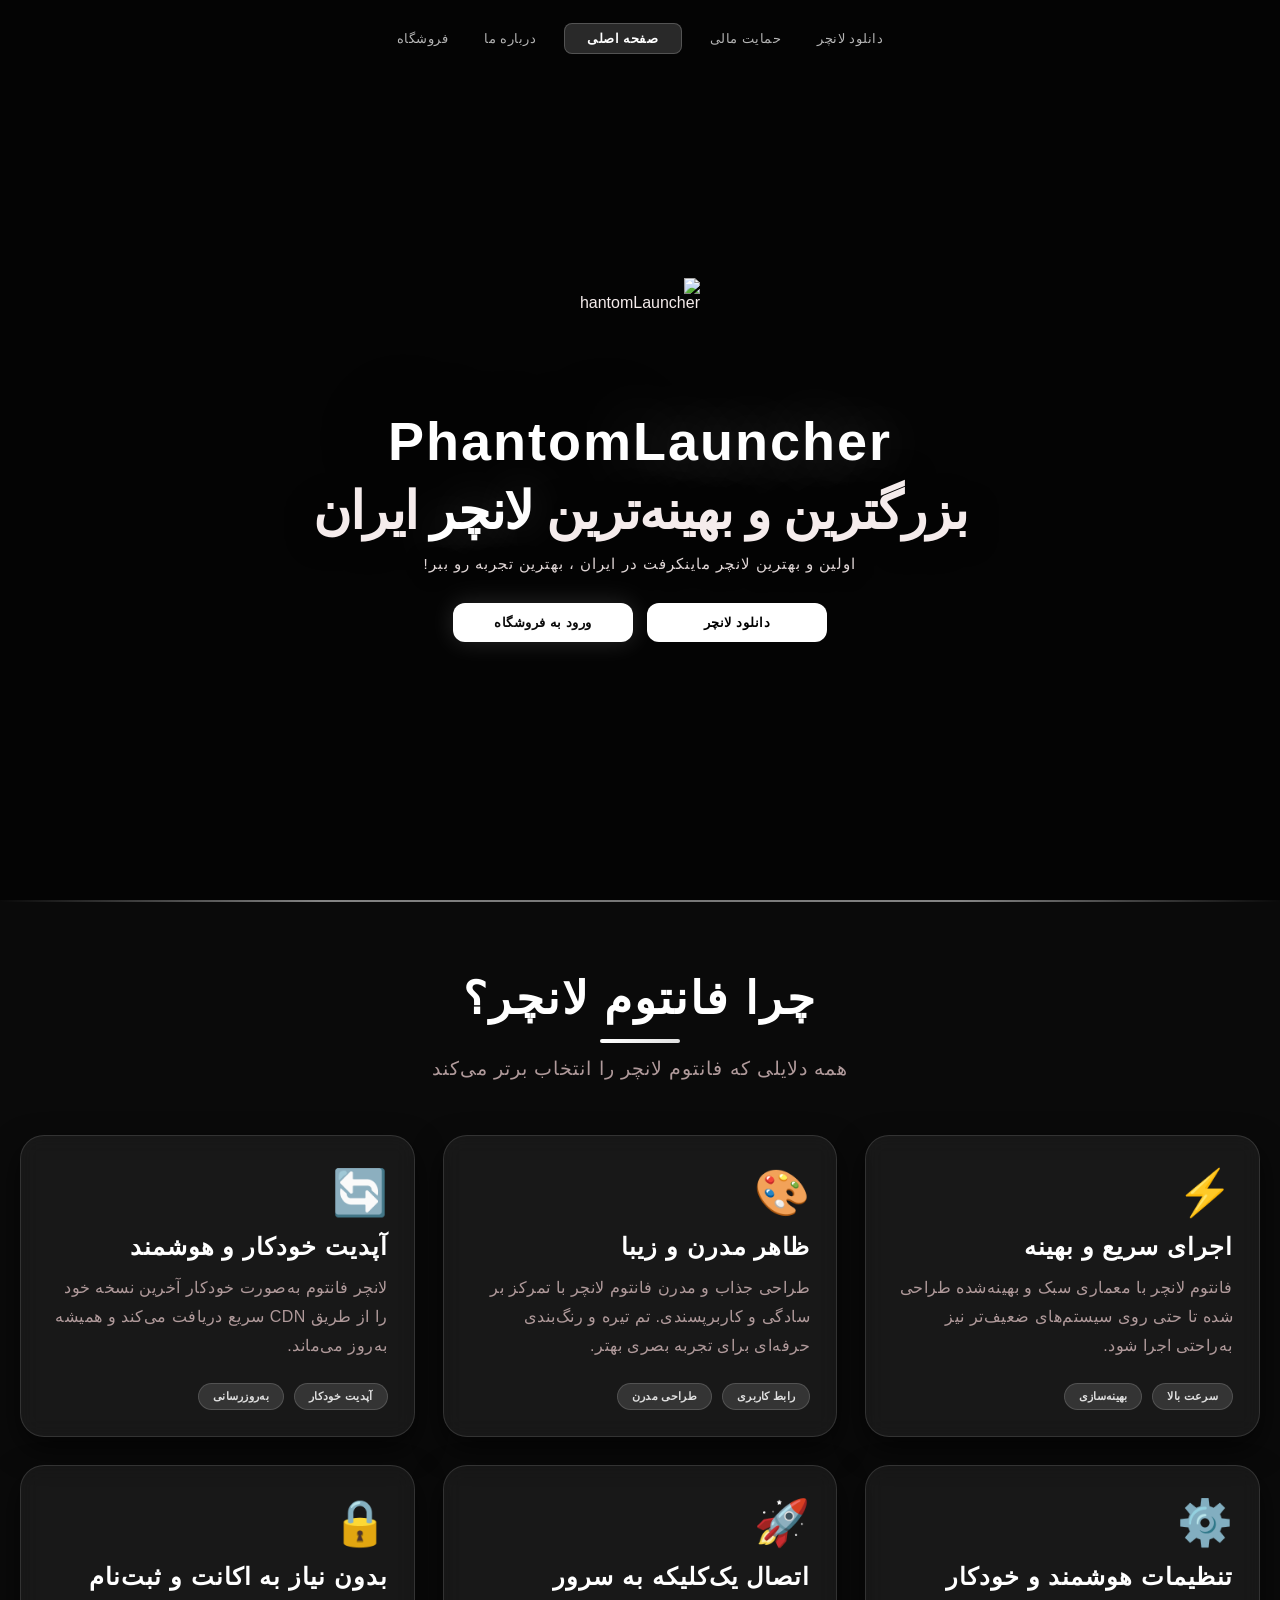
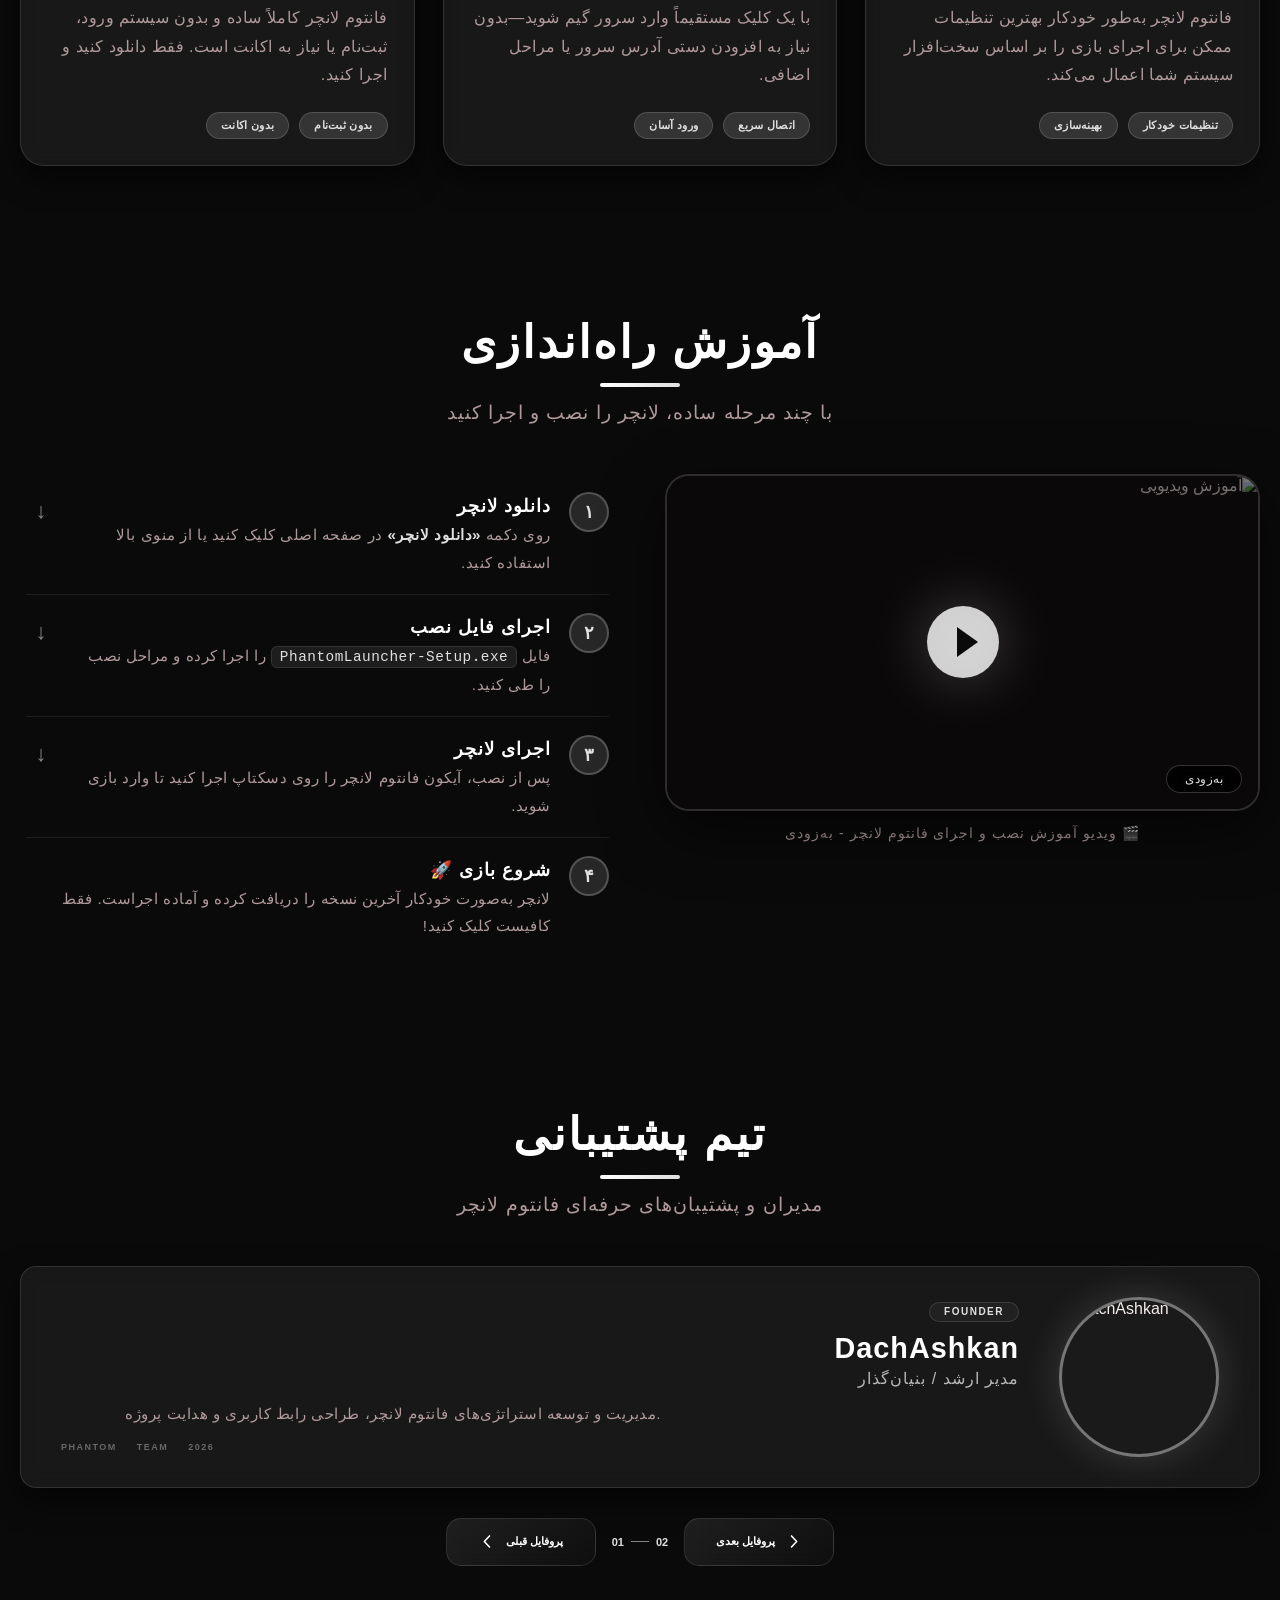
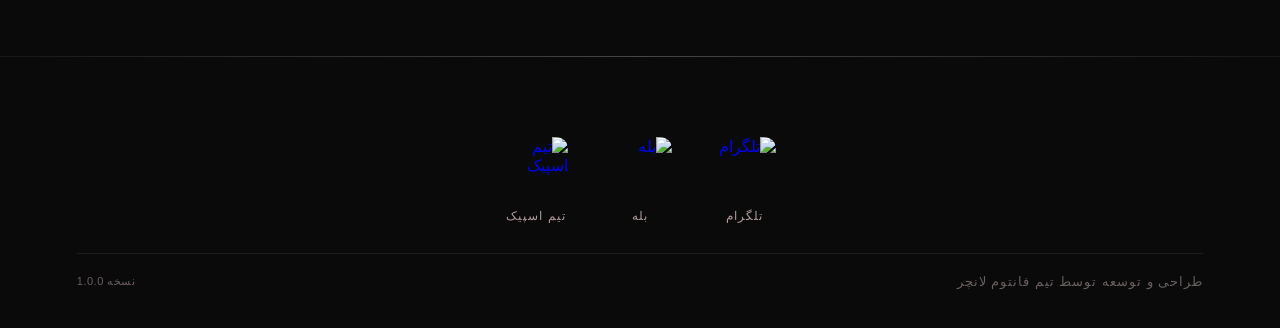
==== commit 79f05614: "Update index.html" ====
--- a/index.html
+++ b/index.html
@@ -5,37 +5,21 @@
     <meta name="viewport" content="width=device-width, initial-scale=1.0" />
     <title>PhantomLauncher | بهترین لانچر ماینکرفت</title>
     
-    <!-- Favicon با سایز بزرگ‌تر -->
-    <link rel="icon" href="https://uploadkon.ir/uploads/2ac926_26phantom-small.png" type="image/png" sizes="64x64" />
-    <link rel="shortcut icon" href="https://uploadkon.ir/uploads/2ac926_26phantom-small.png" type="image/png" sizes="64x64" />
-    <link rel="apple-touch-icon" href="https://uploadkon.ir/uploads/2ac926_26phantom-small.png" />
-
-    <!-- فونت خفن از Google Fonts -->
-    <link href="https://fonts.googleapis.com/css2?family=Orbitron:wght@400;700;900&family=Rajdhani:wght@300;400;600;700&display=swap" rel="stylesheet">
+    <!-- Favicon -->
+    <link rel="icon" href="https://uploadkon.ir/uploads/af8927_26phantom-big.png" type="image/png" sizes="64x64" />
+    <link rel="shortcut icon" href="https://uploadkon.ir/uploads/af8927_26phantom-big.png" type="image/png" sizes="64x64" />
+    <link rel="apple-touch-icon" href="https://uploadkon.ir/uploads/af8927_26phantom-big.png" />
+
+    <!-- فونت Vazirmatn از CDN -->
+    <link href="https://cdn.jsdelivr.net/gh/rastikerdar/vazirmatn@v33.003/Vazirmatn-font-face.css" rel="stylesheet" />
 
     <style>
         /* =========================================
-           FONTS
+           FONTS - Vazirmatn از CDN
         ========================================= */
-        @font-face {
-            font-family: "V1";
-            src: url("./fonts/Vazirmatn-Black.ttf") format("truetype");
-        }
-        @font-face {
-            font-family: "V2";
-            src: url("./fonts/Vazirmatn-Regular.ttf") format("truetype");
-        }
-        @font-face {
-            font-family: "V3";
-            src: url("./fonts/Vazirmatn-Light.ttf") format("truetype");
-        }
-        @font-face {
-            font-family: "V4";
-            src: url("./fonts/Vazirmatn-SemiBold.ttf") format("truetype");
-        }
 
         /* =========================================
-           ROOT — سفید / نقره‌ای
+           ROOT
         ========================================= */
         :root {
             --main: #ffffff;
@@ -51,34 +35,1729 @@
             --card-bg: rgba(255, 255, 255, 0.06);
             --border-color: rgba(255, 255, 255, 0.12);
             --footer-border: rgba(255, 255, 255, 0.06);
-            transition: background-color 0.5s ease, color 0.5s ease, border-color 0.5s ease;
         }
 
         /* =========================================
-           تم روشن (Light Mode)
+           RESET
+        ========================================= */
+        * { box-sizing: border-box; margin: 0; padding: 0; }
+        html { scroll-behavior: smooth; }
+
+        /* =========================================
+           BODY — فونت Vazirmatn
+        ========================================= */
+        body {
+            min-height: 100vh;
+            overflow-x: hidden;
+            background-color: #0a0a0a;
+            color: var(--text);
+            font-family: "Vazirmatn", "Vazirmatn FD", sans-serif;
+            position: relative;
+            transition: background-color 0.5s ease, color 0.5s ease;
+        }
+
+        /* =========================================
+           بلور نیم‌دایره بزرگ در بک‌گراند
+        ========================================= */
+        .semi-circle-glow {
+            position: relative;
+            z-index: 0;
+            background-color: #0a0a0a;
+        }
+        .semi-circle-glow::before {
+            content: '';
+            position: absolute;
+            top: -180px;
+            left: 50%;
+            transform: translateX(-50%);
+            width: 100%;
+            max-width: 1400px;
+            height: 450px;
+            background: radial-gradient(ellipse at 50% 0%, 
+                        rgba(255,255,255,0.7) 0%, 
+                        rgba(255,255,255,0.3) 30%, 
+                        rgba(255,255,255,0.1) 55%, 
+                        transparent 80%);
+            border-radius: 50% 50% 0 0 / 100% 100% 0 0;
+            filter: blur(70px);
+            pointer-events: none;
+            opacity: 0.8;
+            z-index: -1;
+            animation: glowPulseBig 4s ease-in-out infinite alternate;
+        }
+
+        @keyframes glowPulseBig {
+            0% { opacity: 0.5; transform: translateX(-50%) scale(0.95); filter: blur(70px); }
+            100% { opacity: 1; transform: translateX(-50%) scale(1.05); filter: blur(55px); }
+        }
+
+        /* لایت مود برای بلور نیم‌دایره */
+        body.light-mode .semi-circle-glow::before {
+            background: radial-gradient(ellipse at 50% 0%, 
+                        rgba(0,0,0,0.15) 0%, 
+                        rgba(0,0,0,0.06) 30%, 
+                        rgba(0,0,0,0.02) 55%, 
+                        transparent 80%);
+            opacity: 0.6;
+            animation: glowPulseLightBig 4s ease-in-out infinite alternate;
+        }
+
+        @keyframes glowPulseLightBig {
+            0% { opacity: 0.4; transform: translateX(-50%) scale(0.95); filter: blur(70px); }
+            100% { opacity: 0.8; transform: translateX(-50%) scale(1.05); filter: blur(55px); }
+        }
+
+        /* =========================================
+           NAVBAR — شفاف (بدون بک‌گراند سیاه)
+        ========================================= */
+        .navbar {
+            position: fixed;
+            top: 0;
+            left: 0;
+            right: 0;
+            z-index: 20;
+            height: 76px;
+            display: flex;
+            align-items: center;
+            justify-content: center;
+            padding: 0 6%;
+            background: transparent;
+            backdrop-filter: none;
+            -webkit-backdrop-filter: none;
+            border-bottom: none;
+            gap: 8px;
+        }
+        .navbar::after { display: none; }
+        .navbar::before { display: none; }
+        .navbar-brand { display: none; }
+
+        .nav-left {
+            display: flex;
+            gap: 8px;
+            align-items: center;
+            flex: 0 0 auto;
+        }
+        .nav-center {
+            display: flex;
+            justify-content: center;
+            flex: 0 0 auto;
+            margin: 0 6px;
+        }
+        .nav-right {
+            display: flex;
+            gap: 8px;
+            align-items: center;
+            flex: 0 0 auto;
+        }
+
+        .nav-btn {
+            color: rgba(255, 255, 255, 0.7);
+            text-decoration: none;
+            font-size: 13px;
+            font-family: "Vazirmatn", "Vazirmatn FD", sans-serif;
+            font-weight: 500;
+            transition: .3s ease;
+            padding: 7px 14px;
+            border-radius: 8px;
+            cursor: pointer;
+            background: transparent;
+            border: none;
+            white-space: nowrap;
+            letter-spacing: 0.5px;
+        }
+        .nav-btn::after { display: none; }
+        .nav-btn:hover {
+            color: #ffffff;
+            background: rgba(255, 255, 255, 0.15);
+            box-shadow: 0 0 25px rgba(255, 255, 255, .1);
+        }
+
+        .btn-home {
+            padding: 7px 22px;
+            border-radius: 8px;
+            background: rgba(255, 255, 255, 0.15);
+            border: 1px solid rgba(255, 255, 255, 0.2);
+            color: #ffffff;
+            font-family: "Vazirmatn", "Vazirmatn FD", sans-serif;
+            font-size: 13px;
+            font-weight: 700;
+            text-decoration: none;
+            transition: .3s ease;
+            cursor: pointer;
+            white-space: nowrap;
+            letter-spacing: 0.5px;
+        }
+        .btn-home:hover {
+            background: rgba(255, 255, 255, 0.25);
+            box-shadow: 0 0 35px rgba(255, 255, 255, .15);
+            transform: translateY(-1px);
+        }
+
+        /* =========================================
+           HERO — با ویدیوی پس‌زمینه و محتوای وسط‌چین
+        ========================================= */
+        .hero {
+            min-height: 100vh;
+            display: flex;
+            align-items: center;
+            justify-content: center;
+            padding: 100px 20px 80px;
+            position: relative;
+            z-index: 1;
+            background-color: #0a0a0a;
+            overflow: hidden;
+        }
+
+        /* ویدیوی پس‌زمینه */
+        #heroVideo {
+            position: absolute;
+            top: 50%;
+            left: 50%;
+            min-width: 100%;
+            min-height: 100%;
+            width: auto;
+            height: auto;
+            transform: translate(-50%, -50%);
+            object-fit: cover;
+            z-index: -2;
+        }
+
+        /* لایه‌ی تیره برای خوانایی بهتر متن */
+        .hero::before {
+            content: '';
+            position: absolute;
+            inset: 0;
+            background: rgba(0, 0, 0, 0.6);
+            z-index: -1;
+        }
+
+        .hero-wrapper {
+            display: flex;
+            align-items: center;
+            justify-content: center;
+            max-width: 1500px;
+            width: 100%;
+            flex-wrap: wrap;
+            direction: rtl;
+            text-align: center;
+        }
+
+        .hero-content {
+            flex: 1 1 100%;
+            max-width: 800px;
+            padding: 20px;
+            animation: heroIn .9s ease both;
+        }
+        @keyframes heroIn {
+            from { opacity: 0; transform: translateY(25px); }
+            to { opacity: 1; transform: translateY(0); }
+        }
+
+        .hero-logo {
+            display: block;
+            margin: 0 auto 12px;
+            width: 120px;
+            height: 120px;
+            object-fit: contain;
+            transition: transform 0.5s ease;
+        }
+        .hero-logo:hover {
+            transform: scale(1.06);
+        }
+
+        .hero-brand-name {
+            font-family: "Vazirmatn", "Vazirmatn FD", sans-serif;
+            font-size: clamp(30px, 4.5vw, 54px);
+            font-weight: 900;
+            color: var(--main);
+            letter-spacing: 2px;
+            margin-bottom: 8px;
+            text-shadow: 0 0 50px rgba(0, 0, 0, 0.5), 0 0 100px rgba(0, 0, 0, 0.3);
+        }
+        .hero-brand-name span {
+            color: var(--main);
+            text-shadow: 0 0 60px rgba(255, 255, 255, 0.3);
+        }
+
+        .hero h1 {
+            font-size: clamp(28px, 4.5vw, 52px);
+            line-height: 1.2;
+            font-weight: 700;
+            letter-spacing: -1px;
+            margin-bottom: 12px;
+            font-family: "Vazirmatn", "Vazirmatn FD", sans-serif;
+            color: #f5ecec;
+            text-shadow: 0 0 30px rgba(0, 0, 0, 0.6);
+        }
+        .hero h1 span {
+            color: var(--main);
+            text-shadow: 0 0 45px rgba(255, 255, 255, .2);
+        }
+        .sub-slogan {
+            color: #e0d6d6;
+            font-size: 15px;
+            margin-bottom: 30px;
+            font-family: "Vazirmatn", "Vazirmatn FD", sans-serif;
+            font-weight: 400;
+            letter-spacing: 1px;
+            text-shadow: 0 0 20px rgba(0, 0, 0, 0.8);
+        }
+        .hero-buttons {
+            display: flex;
+            justify-content: center;
+            align-items: center;
+            gap: 14px;
+            margin-top: 5px;
+            flex-wrap: wrap;
+        }
+        .hero-btn {
+            display: inline-flex;
+            align-items: center;
+            justify-content: center;
+            min-width: 180px;
+            padding: 12px 22px;
+            border-radius: 12px;
+            text-decoration: none;
+            font-family: "Vazirmatn", "Vazirmatn FD", sans-serif;
+            font-size: 13px;
+            font-weight: 600;
+            transition: .3s ease;
+            cursor: pointer;
+            border: none;
+            letter-spacing: 0.5px;
+        }
+        .hero-btn:active { transform: scale(0.94); }
+        .hero-btn.primary {
+            background: #ffffff;
+            color: #000000;
+        }
+        .hero-btn.primary:hover {
+            background: #f5f0f0;
+            box-shadow: 0 8px 30px rgba(255, 255, 255, .15);
+        }
+        .hero-btn.secondary {
+            background: var(--main);
+            color: #0a0a0a;
+            box-shadow: 0 0 25px rgba(255, 255, 255, .15);
+        }
+        .hero-btn.secondary:hover {
+            background: var(--main-light);
+            box-shadow: 0 8px 35px rgba(255, 255, 255, .25);
+        }
+
+        /* ============================================================
+           سایر بخش‌ها با افکت لودینگ هنگام اسکرول
+        ============================================================ */
+        .section-divider {
+            width: 100%;
+            height: 2px;
+            background: linear-gradient(90deg, transparent, var(--main), var(--main-light), var(--main), transparent);
+            opacity: 0.5;
+            position: relative;
+            z-index: 2;
+        }
+
+        .dark-full-section {
+            background-color: #0a0a0a;
+            position: relative;
+            z-index: 1;
+        }
+
+        /* ===== کلاس‌های افکت لودینگ ===== */
+        .scroll-section {
+            opacity: 0;
+            transform: translateY(60px);
+            transition: opacity 1s cubic-bezier(0.25, 0.46, 0.45, 0.94), 
+                        transform 1s cubic-bezier(0.25, 0.46, 0.45, 0.94);
+        }
+
+        .scroll-section.visible {
+            opacity: 1;
+            transform: translateY(0);
+        }
+
+        .scroll-section .reason-card,
+        .scroll-section .step-item {
+            opacity: 0;
+            transform: translateY(40px);
+            transition: opacity 0.8s ease, transform 0.8s ease;
+        }
+
+        .scroll-section.visible .reason-card,
+        .scroll-section.visible .step-item {
+            opacity: 1;
+            transform: translateY(0);
+        }
+
+        .scroll-section.visible .reason-card:nth-child(1) { transition-delay: 0.1s; }
+        .scroll-section.visible .reason-card:nth-child(2) { transition-delay: 0.2s; }
+        .scroll-section.visible .reason-card:nth-child(3) { transition-delay: 0.3s; }
+        .scroll-section.visible .reason-card:nth-child(4) { transition-delay: 0.4s; }
+        .scroll-section.visible .reason-card:nth-child(5) { transition-delay: 0.5s; }
+        .scroll-section.visible .reason-card:nth-child(6) { transition-delay: 0.6s; }
+
+        .scroll-section.visible .step-item:nth-child(1) { transition-delay: 0.1s; }
+        .scroll-section.visible .step-item:nth-child(2) { transition-delay: 0.2s; }
+        .scroll-section.visible .step-item:nth-child(3) { transition-delay: 0.3s; }
+        .scroll-section.visible .step-item:nth-child(4) { transition-delay: 0.4s; }
+
+        /* ===== بخش چرا فانتوم لانچر ===== */
+        .mega-reasons-section {
+            padding: 70px 20px 90px;
+            position: relative;
+            z-index: 1;
+        }
+        .mega-reasons-container {
+            max-width: 1280px;
+            margin: 0 auto;
+        }
+        .mega-reasons-header {
+            text-align: center;
+            margin-bottom: 55px;
+        }
+        .mega-reasons-header h2 {
+            font-size: 2.8rem;
+            font-weight: 700;
+            color: #ffffff;
+            letter-spacing: 2px;
+            font-family: "Vazirmatn", "Vazirmatn FD", sans-serif;
+        }
+        .mega-reasons-header h2 span {
+            color: var(--main);
+        }
+        .mega-reasons-header h2::after {
+            content: '';
+            display: block;
+            width: 80px;
+            height: 4px;
+            background: linear-gradient(90deg, var(--main), var(--main-light));
+            margin: 14px auto 0;
+            border-radius: 4px;
+        }
+        .mega-reasons-header p {
+            font-size: 1.2rem;
+            color: var(--muted);
+            margin-top: 14px;
+            font-family: "Vazirmatn", "Vazirmatn FD", sans-serif;
+            font-weight: 400;
+            letter-spacing: 1px;
+        }
+        .mega-reasons-grid {
+            display: grid;
+            grid-template-columns: repeat(auto-fit, minmax(300px, 1fr));
+            gap: 28px;
+        }
+        .reason-card {
+            background: rgba(255, 255, 255, 0.06);
+            border-radius: 24px;
+            padding: 30px 26px 26px;
+            box-shadow: 0 12px 30px rgba(0, 0, 0, 0.6);
+            border: 1px solid rgba(255, 255, 255, 0.12);
+            transition: transform 0.25s ease, box-shadow 0.3s ease, border-color 0.3s ease;
+            display: flex;
+            flex-direction: column;
+            backdrop-filter: blur(10px);
+        }
+        .reason-card:hover {
+            transform: translateY(-8px);
+            box-shadow: 0 20px 44px rgba(0, 0, 0, 0.8);
+            border-color: var(--main);
+        }
+        .card-icon {
+            font-size: 2.8rem;
+            margin-bottom: 6px;
+            display: inline-block;
+        }
+        .reason-card h3 {
+            font-size: 1.5rem;
+            font-weight: 700;
+            color: #ffffff;
+            margin: 6px 0 12px;
+            line-height: 1.3;
+            font-family: "Vazirmatn", "Vazirmatn FD", sans-serif;
+            letter-spacing: 1px;
+        }
+        .reason-card h3 span {
+            color: var(--main);
+        }
+        .reason-card p {
+            font-size: 1rem;
+            line-height: 1.8;
+            color: var(--muted);
+            margin-bottom: 18px;
+            flex: 1;
+            font-family: "Vazirmatn", "Vazirmatn FD", sans-serif;
+            font-weight: 400;
+            letter-spacing: 0.5px;
+        }
+        .card-tags {
+            display: flex;
+            flex-wrap: wrap;
+            gap: 10px;
+            margin-top: 4px;
+        }
+        .card-tags span {
+            background: rgba(255, 255, 255, 0.12);
+            color: var(--main-light);
+            font-size: 0.7rem;
+            font-weight: 600;
+            padding: 6px 14px;
+            border-radius: 40px;
+            letter-spacing: 0.3px;
+            border: 1px solid rgba(255, 255, 255, 0.15);
+            text-transform: uppercase;
+            font-family: "Vazirmatn", "Vazirmatn FD", sans-serif;
+        }
+
+        /* ===== بخش آموزش ===== */
+        .tutorial-section {
+            padding: 60px 20px 90px;
+            position: relative;
+            z-index: 1;
+        }
+        .tutorial-container {
+            max-width: 1280px;
+            margin: 0 auto;
+        }
+        .tutorial-header {
+            text-align: center;
+            margin-bottom: 50px;
+        }
+        .tutorial-header h2 {
+            font-size: 2.8rem;
+            font-weight: 700;
+            color: #ffffff;
+            font-family: "Vazirmatn", "Vazirmatn FD", sans-serif;
+            letter-spacing: 2px;
+        }
+        .tutorial-header h2 span {
+            color: var(--main);
+        }
+        .tutorial-header h2::after {
+            content: '';
+            display: block;
+            width: 80px;
+            height: 4px;
+            background: linear-gradient(90deg, var(--main), var(--main-light));
+            margin: 14px auto 0;
+            border-radius: 4px;
+        }
+        .tutorial-header p {
+            font-size: 1.2rem;
+            color: var(--muted);
+            margin-top: 14px;
+            font-family: "Vazirmatn", "Vazirmatn FD", sans-serif;
+            font-weight: 400;
+            letter-spacing: 1px;
+        }
+        .tutorial-grid {
+            display: grid;
+            grid-template-columns: 1fr 1fr;
+            gap: 50px;
+            align-items: start;
+        }
+        .tutorial-video-box {
+            display: flex;
+            flex-direction: column;
+            align-items: center;
+        }
+        .video-wrapper {
+            width: 100%;
+            position: relative;
+            border-radius: 24px;
+            overflow: hidden;
+            border: 2px solid rgba(255, 255, 255, 0.15);
+            box-shadow: 0 20px 60px rgba(0, 0, 0, 0.6);
+            transition: border-color 0.3s ease;
+            background: #0a0808;
+        }
+        .video-wrapper:hover {
+            border-color: var(--main);
+        }
+        .video-placeholder {
+            position: relative;
+            width: 100%;
+            padding-bottom: 56.25%;
+            background: #0a0808;
+            cursor: pointer;
+            overflow: hidden;
+        }
+        .video-thumb {
+            position: absolute;
+            top: 0;
+            left: 0;
+            width: 100%;
+            height: 100%;
+            object-fit: cover;
+            opacity: 0.45;
+            transition: transform 0.5s ease;
+        }
+        .video-placeholder:hover .video-thumb {
+            transform: scale(1.05);
+        }
+        .play-button {
+            position: absolute;
+            top: 50%;
+            left: 50%;
+            transform: translate(-50%, -50%);
+            z-index: 2;
+            transition: transform 0.3s ease;
+            filter: drop-shadow(0 0 30px rgba(255, 255, 255, 0.3));
+        }
+        .play-button svg {
+            display: block;
+            width: 72px;
+            height: 72px;
+        }
+        .video-placeholder:hover .play-button {
+            transform: translate(-50%, -50%) scale(1.08);
+        }
+        .video-badge {
+            position: absolute;
+            bottom: 16px;
+            right: 16px;
+            z-index: 3;
+            background: rgba(0, 0, 0, 0.75);
+            backdrop-filter: blur(10px);
+            padding: 6px 18px;
+            border-radius: 30px;
+            font-family: "Vazirmatn", "Vazirmatn FD", sans-serif;
+            font-size: 12px;
+            color: var(--main-light);
+            border: 1px solid rgba(255, 255, 255, 0.2);
+            letter-spacing: 0.5px;
+        }
+        .video-caption {
+            color: var(--muted);
+            font-size: 14px;
+            margin-top: 14px;
+            font-family: "Vazirmatn", "Vazirmatn FD", sans-serif;
+            text-align: center;
+            letter-spacing: 1px;
+        }
+        .tutorial-steps {
+            display: flex;
+            flex-direction: column;
+            gap: 0;
+            padding: 0 6px;
+        }
+        .step-item {
+            display: flex;
+            align-items: flex-start;
+            gap: 18px;
+            padding: 18px 0;
+            position: relative;
+        }
+        .step-item:not(.last-step) {
+            border-bottom: 1px solid rgba(255, 255, 255, 0.08);
+        }
+        .step-number {
+            flex-shrink: 0;
+            width: 40px;
+            height: 40px;
+            display: flex;
+            align-items: center;
+            justify-content: center;
+            border-radius: 50%;
+            background: rgba(255, 255, 255, 0.12);
+            border: 2px solid rgba(255, 255, 255, 0.2);
+            color: var(--main-light);
+            font-family: "Vazirmatn", "Vazirmatn FD", sans-serif;
+            font-size: 18px;
+            font-weight: 700;
+            transition: all 0.3s ease;
+        }
+        .step-item:hover .step-number {
+            background: var(--main);
+            border-color: var(--main);
+            color: #0a0a0a;
+            box-shadow: 0 0 25px rgba(255, 255, 255, 0.2);
+        }
+        .step-content {
+            flex: 1;
+            padding-top: 4px;
+        }
+        .step-content h4 {
+            font-family: "Vazirmatn", "Vazirmatn FD", sans-serif;
+            font-size: 1.1rem;
+            font-weight: 700;
+            color: #ffffff;
+            margin-bottom: 4px;
+            letter-spacing: 1px;
+        }
+        .step-content p {
+            color: var(--muted);
+            font-family: "Vazirmatn", "Vazirmatn FD", sans-serif;
+            font-size: 0.95rem;
+            line-height: 1.8;
+            letter-spacing: 0.5px;
+        }
+        .step-content p strong {
+            color: var(--main-light);
+            font-family: "Vazirmatn", "Vazirmatn FD", sans-serif;
+            font-weight: 600;
+        }
+        .step-content code {
+            background: rgba(255, 255, 255, 0.08);
+            padding: 2px 8px;
+            border-radius: 6px;
+            font-family: monospace;
+            font-size: 0.9rem;
+            color: var(--main-light);
+            border: 1px solid rgba(255, 255, 255, 0.1);
+        }
+        .step-arrow {
+            flex-shrink: 0;
+            width: 30px;
+            text-align: center;
+            color: var(--main);
+            font-size: 22px;
+            font-weight: 700;
+            opacity: 0.5;
+            animation: arrowBounce 1.8s ease-in-out infinite;
+            padding-top: 6px;
+        }
+        .step-item.last-step .step-arrow {
+            display: none;
+        }
+        @keyframes arrowBounce {
+            0%, 100% { transform: translateY(0); opacity: 0.4; }
+            50% { transform: translateY(6px); opacity: 0.9; }
+        }
+
+        /* ===== مودال‌ها ===== */
+        .modal-overlay {
+            display: none;
+            position: fixed;
+            top: 0;
+            left: 0;
+            right: 0;
+            bottom: 0;
+            background: rgba(0, 0, 0, 0.85);
+            backdrop-filter: blur(12px);
+            z-index: 100;
+            align-items: center;
+            justify-content: center;
+            padding: 20px;
+            animation: modalFade .3s ease;
+        }
+        .modal-overlay.active { display: flex; }
+        @keyframes modalFade {
+            from { opacity: 0; transform: scale(0.95); }
+            to { opacity: 1; transform: scale(1); }
+        }
+        .modal-content {
+            background: rgba(0, 0, 0, 0.9);
+            border: 1px solid rgba(255, 255, 255, 0.15);
+            border-radius: 24px;
+            max-width: 900px;
+            width: 100%;
+            max-height: 90vh;
+            overflow-y: auto;
+            padding: 40px 35px 45px;
+            position: relative;
+            box-shadow: 0 30px 80px rgba(0, 0, 0, 0.8);
+        }
+        .modal-content::-webkit-scrollbar { width: 4px; }
+        .modal-content::-webkit-scrollbar-track { background: transparent; }
+        .modal-content::-webkit-scrollbar-thumb { background: var(--main); border-radius: 10px; }
+        .modal-close {
+            position: absolute;
+            top: 16px;
+            left: 20px;
+            background: rgba(255, 255, 255, 0.08);
+            border: 1px solid rgba(255, 255, 255, 0.12);
+            border-radius: 50%;
+            width: 42px;
+            height: 42px;
+            display: flex;
+            align-items: center;
+            justify-content: center;
+            cursor: pointer;
+            transition: all 0.2s ease;
+            color: #c9b5b6;
+            font-size: 22px;
+            font-family: "Vazirmatn", "Vazirmatn FD", sans-serif;
+        }
+        .modal-close:hover {
+            background: rgba(255, 255, 255, 0.15);
+            border-color: rgba(255, 255, 255, 0.3);
+            color: #ffffff;
+            transform: rotate(90deg);
+        }
+        .modal-close:active { transform: scale(0.9) rotate(90deg); }
+
+        .download-in-modal {
+            width: 100%;
+            display: flex;
+            flex-direction: column;
+            align-items: center;
+            justify-content: center;
+        }
+        .download-in-modal .download-title {
+            font-size: clamp(28px, 3.5vw, 44px);
+            font-weight: 800;
+            margin-bottom: 12px;
+            font-family: "Vazirmatn", "Vazirmatn FD", sans-serif;
+            color: #f5ecec;
+            text-align: center;
+            letter-spacing: 2px;
+        }
+        .download-in-modal .download-title span {
+            color: var(--main);
+        }
+        .download-in-modal .download-sub {
+            color: #c9b5b6;
+            font-size: 15px;
+            margin-bottom: 35px;
+            font-family: "Vazirmatn", "Vazirmatn FD", sans-serif;
+            font-weight: 400;
+            text-align: center;
+            letter-spacing: 1px;
+        }
+        .download-in-modal .download-btn-wrap { margin-bottom: 45px; }
+        .download-in-modal .btn-download {
+            display: inline-flex;
+            align-items: center;
+            gap: 12px;
+            padding: 14px 42px;
+            border-radius: 14px;
+            background: #ffffff;
+            border: 2px solid rgba(255, 255, 255, 0.3);
+            color: #1a0f10;
+            font-family: "Vazirmatn", "Vazirmatn FD", sans-serif;
+            font-size: 15px;
+            font-weight: 700;
+            text-decoration: none;
+            cursor: pointer;
+            transition: all 0.15s ease;
+            box-shadow: 0 0 40px rgba(255, 255, 255, 0.15);
+            letter-spacing: 1px;
+        }
+        .download-in-modal .btn-download:active {
+            transform: scale(0.94);
+            background: #e8e0e0;
+            box-shadow: 0 0 20px rgba(255, 255, 255, 0.05);
+        }
+        .download-in-modal .btn-download svg {
+            width: 20px;
+            height: 20px;
+            fill: #1a0f10;
+        }
+        .download-in-modal .systems-grid {
+            display: grid;
+            grid-template-columns: 1fr 1fr;
+            gap: 20px;
+            width: 100%;
+            max-width: 800px;
+        }
+        .download-in-modal .system-box {
+            background: rgba(255, 255, 255, 0.04);
+            border: 1px solid rgba(255, 255, 255, 0.1);
+            border-radius: 16px;
+            padding: 24px 22px;
+            backdrop-filter: blur(10px);
+            cursor: default;
+            transition: all 0.15s ease;
+            position: relative;
+            overflow: hidden;
+        }
+        .download-in-modal .system-box::before {
+            content: '';
+            position: absolute;
+            top: -50%;
+            left: -50%;
+            width: 200%;
+            height: 200%;
+            background: radial-gradient(circle at 30% 50%,
+                        rgba(255, 255, 255, 0.08) 0%,
+                        rgba(255, 255, 255, 0.04) 30%,
+                        transparent 70%);
+            pointer-events: none;
+            animation: lightSweep 8s ease-in-out infinite alternate;
+        }
+        .download-in-modal .system-box.recommended::before {
+            background: radial-gradient(circle at 70% 50%,
+                        rgba(255, 255, 255, 0.12) 0%,
+                        rgba(255, 255, 255, 0.05) 30%,
+                        transparent 70%);
+            animation: lightSweep2 8s ease-in-out infinite alternate;
+        }
+        @keyframes lightSweep {
+            0% { transform: translateX(-10%) translateY(-10%) scale(1); opacity: 0.5; }
+            50% { transform: translateX(10%) translateY(5%) scale(1.2); opacity: 1; }
+            100% { transform: translateX(-5%) translateY(-5%) scale(0.9); opacity: 0.6; }
+        }
+        @keyframes lightSweep2 {
+            0% { transform: translateX(10%) translateY(-10%) scale(1); opacity: 0.4; }
+            50% { transform: translateX(-10%) translateY(5%) scale(1.3); opacity: 1; }
+            100% { transform: translateX(5%) translateY(-5%) scale(0.9); opacity: 0.5; }
+        }
+        .download-in-modal .system-box::after {
+            content: '';
+            position: absolute;
+            top: -100%;
+            left: -100%;
+            width: 300%;
+            height: 300%;
+            background: radial-gradient(circle at 50% 50%,
+                        rgba(255, 255, 255, 0.03) 0%,
+                        transparent 60%);
+            pointer-events: none;
+            animation: glowOrbit 12s linear infinite;
+        }
+        @keyframes glowOrbit {
+            0% { transform: rotate(0deg) scale(1); }
+            50% { transform: rotate(180deg) scale(1.1); }
+            100% { transform: rotate(360deg) scale(1); }
+        }
+        .download-in-modal .system-box:active { transform: scale(0.98); }
+        .download-in-modal .system-box.minimum {
+            border-right: 3px solid rgba(255, 255, 255, 0.3);
+        }
+        .download-in-modal .system-box.recommended {
+            border-left: 3px solid var(--main);
+        }
+        .download-in-modal .system-box h3 {
+            font-size: 16px;
+            font-weight: 700;
+            margin-bottom: 12px;
+            color: #f0e6e6;
+            font-family: "Vazirmatn", "Vazirmatn FD", sans-serif;
+            position: relative;
+            z-index: 1;
+            letter-spacing: 1px;
+        }
+        .download-in-modal .system-box h3 span {
+            color: var(--main);
+        }
+        .download-in-modal .system-box ul {
+            list-style: none;
+            padding: 0;
+            margin: 0;
+            position: relative;
+            z-index: 1;
+        }
+        .download-in-modal .system-box ul li {
+            color: #c9b5b6;
+            font-size: 13px;
+            padding: 5px 0;
+            border-bottom: 1px solid rgba(255, 255, 255, 0.05);
+            font-family: "Vazirmatn", "Vazirmatn FD", sans-serif;
+            display: flex;
+            align-items: center;
+            gap: 8px;
+            letter-spacing: 0.5px;
+        }
+        .download-in-modal .system-box ul li:last-child { border-bottom: none; }
+        .download-in-modal .system-box ul li::before {
+            content: "•";
+            color: var(--main);
+            font-size: 16px;
+        }
+        .download-in-modal .system-box .label {
+            font-size: 11px;
+            color: var(--main);
+            font-weight: 600;
+            letter-spacing: 1px;
+            margin-bottom: 6px;
+            display: block;
+            position: relative;
+            z-index: 1;
+            font-family: "Vazirmatn", "Vazirmatn FD", sans-serif;
+        }
+
+        /* ===== مودال فروشگاه ===== */
+        .shop-modal .modal-overlay {
+            background: rgba(0, 0, 0, 0.94);
+            backdrop-filter: blur(20px);
+            padding: 0;
+        }
+        .shop-modal .modal-content {
+            max-width: 100%;
+            width: 100%;
+            height: 100vh;
+            max-height: 100vh;
+            border-radius: 0;
+            border: none;
+            background: rgba(0, 0, 0, 0.96);
+            padding: 30px 6% 40px;
+            display: flex;
+            flex-direction: column;
+            align-items: center;
+            justify-content: center;
+            box-shadow: none;
+            overflow-y: auto;
+        }
+        .shop-modal .modal-content::-webkit-scrollbar { width: 4px; }
+        .shop-modal .modal-content::-webkit-scrollbar-track { background: transparent; }
+        .shop-modal .modal-content::-webkit-scrollbar-thumb { background: var(--main); border-radius: 10px; }
+        .shop-modal .btn-back-home {
+            position: fixed;
+            top: 24px;
+            right: 24px;
+            z-index: 110;
+            display: inline-flex;
+            align-items: center;
+            justify-content: center;
+            gap: 8px;
+            padding: 10px 28px;
+            border-radius: 12px;
+            background: #ffffff;
+            border: 1px solid rgba(255, 255, 255, 0.2);
+            color: #1a0f10;
+            font-family: "Vazirmatn", "Vazirmatn FD", sans-serif;
+            font-size: 13px;
+            font-weight: 600;
+            text-decoration: none;
+            cursor: pointer;
+            transition: all 0.25s ease;
+            box-shadow: 0 4px 25px rgba(0, 0, 0, 0.3);
+            letter-spacing: 1px;
+        }
+        .shop-modal .btn-back-home:hover {
+            transform: translateY(-2px);
+            background: #f5f0f0;
+            box-shadow: 0 8px 35px rgba(255, 255, 255, 0.2);
+        }
+        .shop-modal .btn-back-home:active { transform: scale(0.95); }
+        .shop-modal .btn-back-home svg {
+            width: 18px;
+            height: 18px;
+            fill: #1a0f10;
+        }
+        .shop-in-modal {
+            width: 100%;
+            max-width: 1200px;
+            display: flex;
+            flex-direction: column;
+            align-items: center;
+            justify-content: center;
+            margin: 0 auto;
+            padding-top: 20px;
+        }
+        .shop-in-modal .shop-header {
+            text-align: center;
+            margin-bottom: 30px;
+            width: 100%;
+        }
+        .shop-in-modal .shop-header .badge {
+            display: inline-flex;
+            align-items: center;
+            gap: 8px;
+            padding: 8px 20px;
+            border: 1px solid rgba(255, 255, 255, 0.25);
+            background: rgba(255, 255, 255, 0.08);
+            border-radius: 999px;
+            color: var(--main-light);
+            font-family: "Vazirmatn", "Vazirmatn FD", sans-serif;
+            font-size: 12px;
+            margin-bottom: 20px;
+            box-shadow: 0 0 40px rgba(255, 255, 255, 0.05);
+            animation: badgeFloat 3s ease-in-out infinite;
+            letter-spacing: 1px;
+        }
+        .shop-in-modal .shop-header .badge-dot {
+            width: 7px;
+            height: 7px;
+            border-radius: 50%;
+            background: var(--main);
+            box-shadow: 0 0 20px var(--main);
+            animation: dotPulse 1.6s infinite;
+        }
+        @keyframes badgeFloat {
+            0%, 100% { transform: translateY(0); }
+            50% { transform: translateY(-3px); }
+        }
+        @keyframes dotPulse {
+            50% { opacity: .35; transform: scale(.65); }
+        }
+        .shop-in-modal .shop-header h1 {
+            font-family: "Vazirmatn", "Vazirmatn FD", sans-serif;
+            font-size: clamp(40px, 6vw, 72px);
+            font-weight: 900;
+            line-height: 1.2;
+            margin-bottom: 12px;
+            letter-spacing: 3px;
+        }
+        .shop-in-modal .shop-header h1 span {
+            color: var(--main);
+            text-shadow: 0 0 60px rgba(255, 255, 255, 0.2);
+        }
+        .shop-in-modal .shop-header p {
+            color: var(--muted);
+            font-family: "Vazirmatn", "Vazirmatn FD", sans-serif;
+            font-size: 15px;
+            line-height: 2;
+            letter-spacing: 1px;
+        }
+        .shop-in-modal .shop-header .shop-desc {
+            color: var(--muted);
+            font-family: "Vazirmatn", "Vazirmatn FD", sans-serif;
+            font-size: 15px;
+            line-height: 2;
+            margin-top: 10px;
+            border-top: 1px solid rgba(255, 255, 255, 0.1);
+            padding-top: 15px;
+            max-width: 700px;
+            margin-left: auto;
+            margin-right: auto;
+            letter-spacing: 1px;
+        }
+        .shop-in-modal .products {
+            display: grid;
+            grid-template-columns: repeat(3, 1fr);
+            gap: 30px;
+            width: 100%;
+            max-width: 1200px;
+            margin-top: 10px;
+        }
+        .shop-in-modal .product-card {
+            position: relative;
+            width: 100%;
+            padding: 12px;
+            overflow: hidden;
+            border-radius: 28px;
+            background: linear-gradient(145deg, rgba(255, 255, 255, 0.08), rgba(10, 7, 8, 0.98) 50%);
+            border: 1px solid rgba(255, 255, 255, 0.12);
+            box-shadow: 0 30px 80px rgba(0, 0, 0, 0.5);
+            transform-style: preserve-3d;
+            transition: transform .5s cubic-bezier(.2, .8, .2, 1),
+                border-color .4s ease,
+                box-shadow .4s ease;
+            animation: cardIn .9s .25s cubic-bezier(.2, .8, .2, 1) both;
+        }
+        .shop-in-modal .product-card:nth-child(2) { animation-delay: .35s; }
+        .shop-in-modal .product-card:nth-child(3) { animation-delay: .45s; }
+        @keyframes cardIn {
+            from { opacity: 0; transform: translateY(45px) rotateX(6deg) scale(.95); }
+            to { opacity: 1; transform: translateY(0) rotateX(0) scale(1); }
+        }
+        .shop-in-modal .product-card::before {
+            content: "";
+            position: absolute;
+            width: 300px;
+            height: 300px;
+            top: -140px;
+            right: -140px;
+            border-radius: 50%;
+            background: radial-gradient(circle, rgba(255, 255, 255, 0.2), transparent 70%);
+            filter: blur(40px);
+            opacity: .2;
+            transition: .6s ease;
+        }
+        .shop-in-modal .product-card::after {
+            content: "";
+            position: absolute;
+            top: 0;
+            left: -120%;
+            width: 70%;
+            height: 100%;
+            background: linear-gradient(90deg, transparent, rgba(255, 255, 255, 0.05), transparent);
+            transform: skewX(-18deg);
+            transition: left .9s ease;
+            pointer-events: none;
+        }
+        .shop-in-modal .product-card:hover {
+            transform: translateY(-16px) rotateX(2deg) rotateY(-1deg);
+            border-color: rgba(255, 255, 255, 0.5);
+            box-shadow: 0 50px 120px rgba(0, 0, 0, 0.7),
+                0 0 80px rgba(255, 255, 255, 0.08);
+        }
+        .shop-in-modal .product-card:hover::after { left: 140%; }
+        .shop-in-modal .product-card:hover::before { opacity: .7; transform: scale(1.6); }
+        .shop-in-modal .product-image {
+            position: relative;
+            width: 100%;
+            height: 220px;
+            overflow: hidden;
+            border-radius: 20px;
+            background: #151011;
+            border: 1px solid rgba(255, 255, 255, 0.08);
+        }
+        .shop-in-modal .product-image::before {
+            content: "";
+            position: absolute;
+            inset: 0;
+            z-index: 2;
+            pointer-events: none;
+            background: linear-gradient(to bottom, transparent 50%, rgba(0, 0, 0, 0.6));
+        }
+        .shop-in-modal .product-image::after {
+            content: "";
+            position: absolute;
+            top: 0;
+            left: -100%;
+            width: 45%;
+            height: 100%;
+            background: linear-gradient(90deg, transparent, rgba(255, 255, 255, 0.08), transparent);
+            transform: skewX(-20deg);
+            transition: .7s ease;
+            z-index: 3;
+        }
+        .shop-in-modal .product-card:hover .product-image::after { left: 150%; }
+        .shop-in-modal .product-image img {
+            width: 100%;
+            height: 100%;
+            display: block;
+            object-fit: cover;
+            transition: transform .8s cubic-bezier(.2, .8, .2, 1),
+                filter .5s ease;
+        }
+        .shop-in-modal .product-card:hover .product-image img {
+            transform: scale(1.08);
+            filter: brightness(1.05) saturate(1.1);
+        }
+        .shop-in-modal .product-tag {
+            display: inline-flex;
+            align-items: center;
+            color: var(--main-light);
+            background: rgba(255, 255, 255, 0.08);
+            border: 1px solid rgba(255, 255, 255, 0.15);
+            padding: 6px 14px;
+            border-radius: 8px;
+            font-family: "Vazirmatn", "Vazirmatn FD", sans-serif;
+            font-size: 11px;
+            margin-bottom: 14px;
+            letter-spacing: 1px;
+            transition: .3s ease;
+        }
+        .shop-in-modal .product-card:hover .product-tag {
+            background: rgba(255, 255, 255, 0.15);
+            border-color: rgba(255, 255, 255, 0.25);
+        }
+        .shop-in-modal .product-info {
+            position: relative;
+            z-index: 5;
+            padding: 22px 12px 10px;
+        }
+        .shop-in-modal .product-info h2 {
+            font-family: "Vazirmatn", "Vazirmatn FD", sans-serif;
+            font-size: 26px;
+            font-weight: 900;
+            margin-bottom: 10px;
+            letter-spacing: 1px;
+        }
+        .shop-in-modal .product-info h2 span {
+            color: var(--main);
+            transition: .3s ease;
+        }
+        .shop-in-modal .product-card:hover .product-info h2 span {
+            text-shadow: 0 0 40px rgba(255, 255, 255, 0.3);
+        }
+        .shop-in-modal .product-info p {
+            color: var(--muted);
+            font-family: "Vazirmatn", "Vazirmatn FD", sans-serif;
+            font-size: 14px;
+            line-height: 2;
+            min-height: 56px;
+            letter-spacing: 0.5px;
+        }
+        .shop-in-modal .product-bottom {
+            display: flex;
+            align-items: center;
+            justify-content: space-between;
+            gap: 15px;
+            margin-top: 22px;
+            padding-top: 18px;
+            border-top: 1px solid rgba(255, 255, 255, 0.08);
+        }
+        .shop-in-modal .price {
+            display: flex;
+            flex-direction: column;
+            gap: 2px;
+        }
+        .shop-in-modal .price small {
+            color: #806e70;
+            font-family: "Vazirmatn", "Vazirmatn FD", sans-serif;
+            font-size: 11px;
+            letter-spacing: 0.5px;
+        }
+        .shop-in-modal .price strong {
+            color: #f0dcdc;
+            font-family: "Vazirmatn", "Vazirmatn FD", sans-serif;
+            font-size: 24px;
+            font-weight: 600;
+            letter-spacing: 1px;
+        }
+        .shop-in-modal .buy-btn {
+            position: relative;
+            overflow: hidden;
+            border: none;
+            cursor: pointer;
+            padding: 13px 30px;
+            border-radius: 12px;
+            background: var(--main);
+            color: #0a0a0a;
+            font-family: "Vazirmatn", "Vazirmatn FD", sans-serif;
+            font-size: 15px;
+            font-weight: 600;
+            transition: transform .25s ease,
+                background .25s ease,
+                box-shadow .25s ease;
+            box-shadow: 0 0 30px rgba(255, 255, 255, 0.15);
+            letter-spacing: 1px;
+        }
+        .shop-in-modal .buy-btn::before {
+            content: "";
+            position: absolute;
+            top: 0;
+            left: -120%;
+            width: 70%;
+            height: 100%;
+            background: linear-gradient(90deg, transparent, rgba(255, 255, 255, 0.2), transparent);
+            transform: skewX(-20deg);
+            transition: .65s ease;
+        }
+        .shop-in-modal .buy-btn:hover {
+            transform: translateY(-3px);
+            background: var(--main-light);
+            box-shadow: 0 12px 40px rgba(255, 255, 255, 0.3);
+        }
+        .shop-in-modal .buy-btn:hover::before { left: 150%; }
+        .shop-in-modal .buy-btn:active { transform: scale(.96); }
+
+        /* ===== مودال درباره ما ===== */
+        .about-modal .modal-content {
+            max-width: 750px;
+            padding: 45px 40px 50px;
+        }
+        .about-in-modal {
+            width: 100%;
+            display: flex;
+            flex-direction: column;
+            align-items: center;
+        }
+        .about-in-modal .about-logo {
+            width: 130px;
+            height: 130px;
+            border-radius: 50%;
+            object-fit: cover;
+            border: 3px solid rgba(255, 255, 255, 0.3);
+            box-shadow: 0 0 50px rgba(255, 255, 255, 0.15);
+            margin-bottom: 20px;
+            background: transparent;
+        }
+        .about-in-modal h2 {
+            font-family: "Vazirmatn", "Vazirmatn FD", sans-serif;
+            font-size: 32px;
+            font-weight: 800;
+            color: #f5ecec;
+            margin-bottom: 8px;
+            letter-spacing: 2px;
+        }
+        .about-in-modal h2 span {
+            color: var(--main);
+        }
+        .about-in-modal .about-sub {
+            color: var(--muted);
+            font-size: 14px;
+            font-family: "Vazirmatn", "Vazirmatn FD", sans-serif;
+            margin-bottom: 28px;
+            text-align: center;
+            letter-spacing: 1px;
+        }
+        .about-in-modal .about-text {
+            color: var(--muted);
+            font-size: 15px;
+            line-height: 2.2;
+            font-family: "Vazirmatn", "Vazirmatn FD", sans-serif;
+            text-align: justify;
+            margin-bottom: 30px;
+            padding: 0 6px;
+            letter-spacing: 0.5px;
+        }
+        .about-in-modal .about-text strong {
+            color: var(--main-light);
+            font-family: "Vazirmatn", "Vazirmatn FD", sans-serif;
+            font-weight: 600;
+        }
+        .about-in-modal .contact-grid {
+            display: grid;
+            grid-template-columns: 1fr 1fr;
+            gap: 14px 28px;
+            width: 100%;
+            max-width: 500px;
+            margin: 0 auto 10px;
+            padding: 18px 20px;
+            background: rgba(255, 255, 255, 0.04);
+            border-radius: 18px;
+            border: 1px solid rgba(255, 255, 255, 0.08);
+        }
+        .about-in-modal .contact-item {
+            display: flex;
+            align-items: center;
+            gap: 10px;
+            color: var(--muted);
+            font-family: "Vazirmatn", "Vazirmatn FD", sans-serif;
+            font-size: 14px;
+            padding: 6px 0;
+            letter-spacing: 0.5px;
+        }
+        .about-in-modal .contact-item .icon-box {
+            display: flex;
+            align-items: center;
+            justify-content: center;
+            width: 32px;
+            height: 32px;
+            min-width: 32px;
+            border-radius: 50%;
+            background: rgba(255, 255, 255, 0.1);
+            border: 1px solid rgba(255, 255, 255, 0.15);
+            color: var(--main-light);
+            font-size: 15px;
+            font-family: "Vazirmatn", "Vazirmatn FD", sans-serif;
+            font-weight: 700;
+        }
+        .about-in-modal .contact-item a {
+            color: var(--muted);
+            text-decoration: none;
+            transition: color 0.3s ease;
+        }
+        .about-in-modal .contact-item a:hover {
+            color: var(--main-light);
+        }
+
+        /* =========================================
+           بخش تیم پشتیبانی — طراحی افقی جدید
+        ========================================= */
+        .support-team-section {
+            padding: 60px 20px 90px;
+            position: relative;
+            z-index: 1;
+            background-color: #0a0a0a;
+        }
+        .support-team-container {
+            max-width: 1280px;
+            margin: 0 auto;
+        }
+        .support-team-header {
+            text-align: center;
+            margin-bottom: 50px;
+        }
+        .support-team-header h2 {
+            font-size: 2.8rem;
+            font-weight: 700;
+            color: #ffffff;
+            font-family: "Vazirmatn", "Vazirmatn FD", sans-serif;
+            letter-spacing: 2px;
+        }
+        .support-team-header h2 span {
+            color: var(--main);
+        }
+        .support-team-header h2::after {
+            content: '';
+            display: block;
+            width: 80px;
+            height: 4px;
+            background: linear-gradient(90deg, var(--main), var(--main-light));
+            margin: 14px auto 0;
+            border-radius: 4px;
+        }
+        .support-team-header p {
+            font-size: 1.2rem;
+            color: var(--muted);
+            margin-top: 14px;
+            font-family: "Vazirmatn", "Vazirmatn FD", sans-serif;
+            letter-spacing: 1px;
+        }
+
+        /* کارت پروفایل افقی — از راست تا چپ کشیده شده */
+        .profile-horizontal-card {
+            display: flex;
+            align-items: center;
+            justify-content: space-between;
+            gap: 40px;
+            background: rgba(255, 255, 255, 0.06);
+            border-radius: 16px;
+            padding: 30px 40px;
+            border: 1px solid rgba(255, 255, 255, 0.12);
+            box-shadow: 0 12px 30px rgba(0, 0, 0, 0.6);
+            transition: transform 0.25s ease, box-shadow 0.3s ease, border-color 0.3s ease;
+            backdrop-filter: blur(10px);
+            width: 100%;
+            max-width: 100%;
+            direction: ltr;
+            min-height: 200px;
+        }
+        .profile-horizontal-card:hover {
+            transform: translateY(-5px);
+            box-shadow: 0 20px 44px rgba(0, 0, 0, 0.8);
+            border-color: var(--main);
+        }
+
+        /* سمت راست — عکس پروفایل */
+        .profile-horizontal-avatar {
+            flex-shrink: 0;
+            width: 160px;
+            height: 160px;
+            border-radius: 50%;
+            object-fit: cover;
+            border: 3px solid rgba(255, 255, 255, 0.4);
+            box-shadow: 0 0 40px rgba(255, 255, 255, 0.15);
+            transition: border-color 0.3s ease, box-shadow 0.3s ease;
+            background: #1a1a1a;
+            order: 2;
+        }
+        .profile-horizontal-card:hover .profile-horizontal-avatar {
+            border-color: var(--main);
+            box-shadow: 0 0 60px rgba(255, 255, 255, 0.25);
+        }
+
+        /* سمت چپ — توضیحات */
+        .profile-horizontal-info {
+            flex: 1;
+            text-align: right;
+            order: 1;
+        }
+        .profile-horizontal-info .profile-tag {
+            display: inline-block;
+            color: var(--main-light);
+            border: 1px solid rgba(255, 255, 255, 0.12);
+            padding: 4px 14px;
+            border-radius: 999px;
+            background: rgba(255, 255, 255, 0.04);
+            font: 700 10px/1 "Vazirmatn", "Vazirmatn FD", sans-serif;
+            letter-spacing: 1.5px;
+            margin-bottom: 10px;
+        }
+        .profile-horizontal-info h3 {
+            font-family: "Vazirmatn", "Vazirmatn FD", sans-serif;
+            font-size: 1.8rem;
+            font-weight: 700;
+            color: #ffffff;
+            margin-bottom: 4px;
+            letter-spacing: 1px;
+        }
+        .profile-horizontal-info .role {
+            color: var(--main-light);
+            font-family: "Vazirmatn", "Vazirmatn FD", sans-serif;
+            font-size: 1rem;
+            font-weight: 500;
+            opacity: 0.8;
+            letter-spacing: 1px;
+            margin-bottom: 12px;
+        }
+        .profile-horizontal-info .bio {
+            color: var(--muted);
+            font-family: "Vazirmatn", "Vazirmatn FD", sans-serif;
+            font-size: 0.95rem;
+            line-height: 1.8;
+            letter-spacing: 0.5px;
+            max-width: 600px;
+        }
+        .profile-horizontal-info .profile-meta-horizontal {
+            display: flex;
+            gap: 20px;
+            margin-top: 16px;
+            color: rgba(255, 255, 255, 0.35);
+            font: 700 9px/1 "Vazirmatn", "Vazirmatn FD", sans-serif;
+            letter-spacing: 1.5px;
+        }
+
+        /* دکمه‌های ناوبری */
+        .profile-arrows {
+            display: flex;
+            align-items: center;
+            justify-content: center;
+            gap: 16px;
+            direction: ltr;
+            margin-top: 30px;
+        }
+        .profile-arrow {
+            height: 48px;
+            min-width: 150px;
+            padding: 0 15px;
+            border: 1px solid rgba(255, 255, 255, 0.12);
+            border-radius: 15px;
+            background: linear-gradient(145deg, rgba(255, 255, 255, 0.09), rgba(255, 255, 255, 0.025));
+            color: #fff;
+            display: flex;
+            align-items: center;
+            justify-content: center;
+            gap: 9px;
+            cursor: pointer;
+            font: 700 11px "Vazirmatn", "Vazirmatn FD", sans-serif;
+            transition: 0.3s;
+            backdrop-filter: blur(12px);
+        }
+        .profile-arrow svg {
+            width: 19px;
+            height: 19px;
+            fill: none;
+            stroke: currentColor;
+            stroke-width: 2;
+            stroke-linecap: round;
+            stroke-linejoin: round;
+        }
+        .profile-arrow:hover {
+            transform: translateY(-3px);
+            border-color: var(--main);
+            box-shadow: 0 12px 35px rgba(255, 255, 255, 0.1);
+        }
+        .profile-counter {
+            display: flex;
+            align-items: center;
+            gap: 7px;
+            font: 700 11px "Vazirmatn", "Vazirmatn FD", sans-serif;
+            color: var(--main-light);
+        }
+        .profile-counter i {
+            display: block;
+            width: 18px;
+            height: 1px;
+            background: var(--main);
+            opacity: 0.5;
+        }
+
+        /* افکت لودینگ برای کارت پروفایل */
+        .scroll-section .profile-horizontal-card {
+            opacity: 0;
+            transform: translateY(40px);
+            transition: opacity 0.8s ease, transform 0.8s ease;
+        }
+        .scroll-section.visible .profile-horizontal-card {
+            opacity: 1;
+            transform: translateY(0);
+            transition-delay: 0.1s;
+        }
+
+        /* ===== فوتر ===== */
+        .footer {
+            position: relative;
+            z-index: 1;
+            border-top: 1px solid rgba(255, 255, 255, 0.06);
+            padding: 60px 6% 40px;
+            margin-top: 0;
+            background: #0a0a0a;
+            backdrop-filter: none;
+        }
+        .footer::before {
+            content: '';
+            position: absolute;
+            top: -1px;
+            left: 0;
+            right: 0;
+            height: 1px;
+            background: linear-gradient(90deg, transparent, var(--main), transparent);
+            opacity: 0.2;
+        }
+        .footer-social-grid {
+            display: flex;
+            justify-content: center;
+            align-items: center;
+            gap: 40px;
+            flex-wrap: wrap;
+            padding: 20px 0 30px;
+            max-width: 600px;
+            margin: 0 auto;
+        }
+        .footer-social-item {
+            display: flex;
+            flex-direction: column;
+            align-items: center;
+            gap: 8px;
+            text-decoration: none;
+            transition: transform 0.3s ease;
+        }
+        .footer-social-item:hover {
+            transform: translateY(-5px);
+        }
+        .footer-social-item img {
+            width: 64px;
+            height: 64px;
+            object-fit: contain;
+            border-radius: 12px;
+            transition: box-shadow 0.3s ease;
+        }
+        .footer-social-item:hover img {
+            box-shadow: 0 0 30px rgba(255, 255, 255, 0.2);
+        }
+        .footer-social-item span {
+            color: var(--muted);
+            font-family: "Vazirmatn", "Vazirmatn FD", sans-serif;
+            font-size: 12px;
+            letter-spacing: 1px;
+            transition: color 0.3s ease;
+        }
+        .footer-social-item:hover span {
+            color: var(--main);
+        }
+        .footer-bottom {
+            display: flex;
+            justify-content: space-between;
+            align-items: center;
+            flex-wrap: wrap;
+            gap: 15px;
+            max-width: 1300px;
+            margin: 0 auto;
+            padding-top: 20px;
+            border-top: 1px solid rgba(255, 255, 255, 0.08);
+        }
+        .footer-bottom p {
+            color: #6a5e5f;
+            font-size: 13px;
+            font-family: "Vazirmatn", "Vazirmatn FD", sans-serif;
+            letter-spacing: 1px;
+        }
+        .footer-version {
+            font-family: "Vazirmatn", "Vazirmatn FD", sans-serif;
+            font-size: 11px;
+            color: #6a5e5f;
+            letter-spacing: 0.5px;
+            font-weight: 300;
+        }
+
+        /* =========================================
+           لایت مود
         ========================================= */
         body.light-mode {
-            --main: #1a1a1a;
-            --main-light: #444444;
-            --main-glow: rgba(0, 0, 0, 0.1);
-            --main-dark: #333333;
-            --bg: #f5f5f5;
-            --text: #1a1a1a;
-            --muted: #666666;
-            --navbar-bg: rgba(255, 255, 255, 0.9);
-            --modal-bg: rgba(255, 255, 255, 0.92);
-            --modal-content-bg: rgba(255, 255, 255, 0.95);
-            --card-bg: rgba(0, 0, 0, 0.05);
-            --border-color: rgba(0, 0, 0, 0.15);
-            --footer-border: rgba(0, 0, 0, 0.1);
             background-color: #f5f5f5;
-        }
-        body.light-mode .bg-image { opacity: 0.15; }
-        body.light-mode .navbar { background: rgba(255, 255, 255, 0.9); border-bottom: 1px solid rgba(0, 0, 0, 0.1); }
-        body.light-mode .navbar a { color: #333; }
-        body.light-mode .navbar a:hover { color: #fff; background: #1a1a1a; }
-        body.light-mode .btn-home { background: #1a1a1a; color: #fff; border-color: rgba(0, 0, 0, 0.2); }
-        body.light-mode .btn-home:hover { background: #444444; color: #fff; }
+            color: #1a1a1a;
+        }
+        body.light-mode .reason-card,
+        body.light-mode .product-card {
+            background: rgba(0, 0, 0, 0.05);
+            border-color: rgba(0, 0, 0, 0.1);
+        }
+        body.light-mode .reason-card h3,
+        body.light-mode .product-info h2 {
+            color: #1a1a1a;
+        }
+        body.light-mode .reason-card p,
+        body.light-mode .product-info p {
+            color: #555;
+        }
+        body.light-mode .profile-horizontal-card {
+            background: rgba(0, 0, 0, 0.05);
+            border-color: rgba(0, 0, 0, 0.1);
+        }
+        body.light-mode .profile-horizontal-card h3 {
+            color: #1a1a1a;
+        }
+        body.light-mode .profile-horizontal-card .bio {
+            color: #555;
+        }
+        body.light-mode .profile-horizontal-card .role {
+            color: #333;
+        }
+        body.light-mode .profile-horizontal-avatar {
+            border-color: rgba(0, 0, 0, 0.2);
+        }
+        body.light-mode .profile-horizontal-card:hover .profile-horizontal-avatar {
+            border-color: #1a1a1a;
+        }
+        body.light-mode .footer {
+            background: #f5f5f5;
+            border-top-color: rgba(0, 0, 0, 0.1);
+        }
+        body.light-mode .footer-bottom p { color: #666; }
+        body.light-mode .footer-version { color: #666; }
+        body.light-mode .navbar { background: transparent; border-bottom: none; }
+        body.light-mode .navbar a { color: rgba(0, 0, 0, 0.6); }
+        body.light-mode .navbar a:hover { color: #000; background: rgba(0, 0, 0, 0.08); }
+        body.light-mode .btn-home { background: rgba(0, 0, 0, 0.08); border-color: rgba(0, 0, 0, 0.15); color: #000; }
+        body.light-mode .btn-home:hover { background: rgba(0, 0, 0, 0.15); box-shadow: 0 0 35px rgba(0, 0, 0, .1); }
         body.light-mode .hero h1 { color: #1a1a1a; }
         body.light-mode .hero h1 span { color: #1a1a1a; text-shadow: none; }
         body.light-mode .sub-slogan { color: #555; }
@@ -110,16 +1789,7 @@
         body.light-mode .shop-in-modal .buy-btn { background: #1a1a1a; color: #fff; }
         body.light-mode .shop-in-modal .buy-btn:hover { background: #444444; }
         body.light-mode .footer { border-top-color: rgba(0, 0, 0, 0.1); }
-        body.light-mode .footer-col h3 { color: #1a1a1a; }
-        body.light-mode .footer-col p { color: #555; }
-        body.light-mode .footer-col ul li a { color: #555; }
-        body.light-mode .footer-col ul li a:hover { color: #000; }
         body.light-mode .footer-bottom p { color: #666; }
-        body.light-mode .footer-social a { color: #666; }
-        body.light-mode .footer-social a:hover { color: #1a1a1a; }
-        body.light-mode .footer-glow { opacity: 0.1; }
-        body.light-mode .footer-glow::after { opacity: 0.1; }
-        body.light-mode .footer-fade { display: none; }
         body.light-mode .shop-in-modal .product-tag { color: #1a1a1a; background: rgba(0, 0, 0, 0.05); border-color: rgba(0, 0, 0, 0.1); }
         body.light-mode .shop-in-modal .badge { color: #1a1a1a; border-color: rgba(0, 0, 0, 0.15); background: rgba(0, 0, 0, 0.05); }
         body.light-mode .shop-in-modal .badge-dot { background: #1a1a1a; box-shadow: 0 0 20px rgba(0, 0, 0, 0.2); }
@@ -129,2033 +1799,8 @@
         body.light-mode .download-in-modal .system-box.recommended::before { background: radial-gradient(circle at 70% 50%, rgba(0, 0, 0, 0.08) 0%, rgba(0, 0, 0, 0.03) 30%, transparent 70%); }
         body.light-mode .download-in-modal .system-box::before { background: radial-gradient(circle at 30% 50%, rgba(0, 0, 0, 0.06) 0%, rgba(0, 0, 0, 0.03) 30%, transparent 70%); }
         body.light-mode .download-in-modal .system-box::after { background: radial-gradient(circle at 50% 50%, rgba(0, 0, 0, 0.03) 0%, transparent 60%); }
-        body.light-mode hr { border-top-color: rgba(0, 0, 0, 0.15) !important; }
-
-        /* =========================================
-           بلورهای سفید در گوشه‌ها (Corner Blurs)
-        ========================================= */
-        .corner-blur {
-            position: fixed;
-            border-radius: 50%;
-            filter: blur(80px);
-            pointer-events: none;
-            z-index: 0;
-            opacity: 0.6;
-            transition: opacity 0.5s ease;
-        }
-        .corner-blur.tl {
-            top: -120px;
-            left: -120px;
-            width: 350px;
-            height: 350px;
-            background: radial-gradient(circle, rgba(255,255,255,0.45) 0%, rgba(255,255,255,0) 70%);
-        }
-        .corner-blur.tr {
-            top: -120px;
-            right: -120px;
-            width: 350px;
-            height: 350px;
-            background: radial-gradient(circle, rgba(255,255,255,0.4) 0%, rgba(255,255,255,0) 70%);
-        }
-        .corner-blur.bl {
-            bottom: -120px;
-            left: -120px;
-            width: 350px;
-            height: 350px;
-            background: radial-gradient(circle, rgba(255,255,255,0.35) 0%, rgba(255,255,255,0) 70%);
-        }
-        .corner-blur.br {
-            bottom: -120px;
-            right: -120px;
-            width: 350px;
-            height: 350px;
-            background: radial-gradient(circle, rgba(255,255,255,0.45) 0%, rgba(255,255,255,0) 70%);
-        }
-        body.light-mode .corner-blur {
-            opacity: 0.15;
-        }
-        body.light-mode .corner-blur.tl {
-            background: radial-gradient(circle, rgba(0,0,0,0.08) 0%, rgba(0,0,0,0) 70%);
-        }
-        body.light-mode .corner-blur.tr {
-            background: radial-gradient(circle, rgba(0,0,0,0.07) 0%, rgba(0,0,0,0) 70%);
-        }
-        body.light-mode .corner-blur.bl {
-            background: radial-gradient(circle, rgba(0,0,0,0.06) 0%, rgba(0,0,0,0) 70%);
-        }
-        body.light-mode .corner-blur.br {
-            background: radial-gradient(circle, rgba(0,0,0,0.08) 0%, rgba(0,0,0,0) 70%);
-        }
-
-        /* =========================================
-           دکمه‌های دایره‌ای پایین سمت راست
-        ========================================= */
-        .floating-actions {
-            position: fixed;
-            bottom: 30px;
-            right: 30px;
-            z-index: 999;
-            display: flex;
-            flex-direction: column;
-            align-items: center;
-            gap: 0;
-            direction: ltr;
-            background: rgba(0, 0, 0, 0.4);
-            backdrop-filter: blur(15px);
-            -webkit-backdrop-filter: blur(15px);
-            padding: 8px 4px;
-            border-radius: 60px;
-            border: 1px solid rgba(255, 255, 255, 0.15);
-            box-shadow: 0 8px 32px rgba(0, 0, 0, 0.4);
-            transition: all 0.4s ease;
-        }
-        .floating-actions:hover {
-            border-color: var(--main);
-            box-shadow: 0 8px 40px rgba(255, 255, 255, 0.2);
-        }
-        .floating-btn {
-            width: 42px;
-            height: 42px;
-            border-radius: 50%;
-            border: none;
-            background: transparent;
-            color: #b09a9b;
-            font-size: 18px;
-            cursor: pointer;
-            transition: all 0.3s ease;
-            display: flex;
-            align-items: center;
-            justify-content: center;
-            position: relative;
-            margin: 2px 0;
-        }
-        .floating-btn:hover {
-            transform: scale(1.15);
-            color: #ffffff;
-            background: rgba(255, 255, 255, 0.15);
-        }
-        .floating-btn:active { transform: scale(0.92); }
-        .floating-btn .tooltip {
-            position: absolute;
-            right: 58px;
-            background: rgba(0, 0, 0, 0.85);
-            backdrop-filter: blur(10px);
-            color: #f5ecec;
-            padding: 4px 14px;
-            border-radius: 8px;
-            font-size: 12px;
-            font-family: "V2", Tahoma, Arial, sans-serif;
-            white-space: nowrap;
-            opacity: 0;
-            pointer-events: none;
-            transition: all 0.3s ease;
-            border: 1px solid rgba(255, 255, 255, 0.15);
-        }
-        .floating-btn:hover .tooltip { opacity: 1; right: 62px; }
-        .floating-btn .flag-icon { font-size: 18px; line-height: 1; }
-        .floating-btn .theme-icon { font-size: 18px; line-height: 1; }
-
-        .floating-divider {
-            width: 30px;
-            height: 1px;
-            background: linear-gradient(90deg, transparent, rgba(255, 255, 255, 0.3), transparent);
-            margin: 4px 0;
-            border-radius: 2px;
-        }
-
-        body.light-mode .floating-actions {
-            background: rgba(255, 255, 255, 0.8);
-            border-color: rgba(0, 0, 0, 0.1);
-            box-shadow: 0 8px 32px rgba(0, 0, 0, 0.08);
-        }
-        body.light-mode .floating-btn {
-            color: #333;
-        }
-        body.light-mode .floating-btn:hover {
-            color: #1a1a1a;
-            background: rgba(0, 0, 0, 0.05);
-        }
-        body.light-mode .floating-btn .tooltip {
-            background: rgba(255, 255, 255, 0.9);
-            color: #1a1a1a;
-            border-color: rgba(0, 0, 0, 0.1);
-        }
-        body.light-mode .floating-divider {
-            background: linear-gradient(90deg, transparent, rgba(0, 0, 0, 0.2), transparent);
-        }
-
-        /* =========================================
-           RESET
-        ========================================= */
-        * { box-sizing: border-box; margin: 0; padding: 0; }
-        html { scroll-behavior: smooth; }
-
-        /* =========================================
-           BODY
-        ========================================= */
-        body {
-            min-height: 100vh;
-            overflow-x: hidden;
-            background-color: #0a0a0a;
-            color: var(--text);
-            font-family: "V2", Tahoma, Arial, sans-serif;
-            position: relative;
-            transition: background-color 0.5s ease, color 0.5s ease;
-        }
-
-        /* =========================================
-           BACKGROUND IMAGE
-        ========================================= */
-        .bg-image {
-            position: fixed;
-            top: 0;
-            left: 0;
-            width: 100vw;
-            height: 100vh;
-            z-index: -2;
-            object-fit: cover;
-            opacity: 0.40;
-            animation: backgroundPulse 5s ease-in-out infinite;
-            pointer-events: none;
-            transition: opacity 0.5s ease;
-        }
-        @keyframes backgroundPulse {
-            0% { opacity: 0.40; }
-            50% { opacity: 0.52; }
-            100% { opacity: 0.40; }
-        }
-
-        /* =========================================
-           FOOTER GLOW
-        ========================================= */
-        .footer-glow {
-            position: fixed;
-            bottom: -80px;
-            left: 50%;
-            transform: translateX(-50%);
-            width: 140vw;
-            max-width: 1500px;
-            height: 380px;
-            background: radial-gradient(ellipse at 50% 100%,
-                        rgba(255, 255, 255, 0.5) 0%,
-                        rgba(255, 255, 255, 0.3) 30%,
-                        rgba(200, 200, 200, 0.1) 55%,
-                        transparent 80%);
-            border-radius: 50% 50% 0 0 / 100% 100% 0 0;
-            filter: blur(35px);
-            pointer-events: none;
-            z-index: -1;
-            animation: pulseGlow 5s ease-in-out infinite alternate;
-            transition: opacity 0.5s ease;
-        }
-        .footer-glow::after {
-            content: '';
-            position: absolute;
-            bottom: 0;
-            left: 50%;
-            transform: translateX(-50%);
-            width: 85%;
-            height: 200%;
-            background: radial-gradient(ellipse at 50% 100%,
-                        rgba(255, 255, 255, 0.2) 0%,
-                        transparent 70%);
-            filter: blur(70px);
-            border-radius: 50%;
-            transition: opacity 0.5s ease;
-        }
-        @keyframes pulseGlow {
-            0% { opacity: 0.25; transform: translateX(-50%) scale(0.9); filter: blur(35px); }
-            100% { opacity: 0.65; transform: translateX(-50%) scale(1.08); filter: blur(30px); }
-        }
-        .footer-fade {
-            position: fixed;
-            bottom: 0;
-            left: 0;
-            right: 0;
-            height: 50vh;
-            background: linear-gradient(to top, rgba(0, 0, 0, 0) 0%, rgba(0, 0, 0, 0.5) 100%);
-            pointer-events: none;
-            z-index: -1;
-            transition: opacity 0.5s ease;
-        }
-
-        /* =========================================
-           NAVBAR - متقارن (2 چپ، 1 وسط، 2 راست)
-        ========================================= */
-        .navbar {
-            position: fixed;
-            top: 0;
-            left: 0;
-            right: 0;
-            z-index: 20;
-            height: 76px;
-            display: flex;
-            align-items: center;
-            justify-content: center;
-            padding: 0 6%;
-            background: rgba(0, 0, 0, 0.55);
-            backdrop-filter: blur(20px) saturate(1.2);
-            -webkit-backdrop-filter: blur(20px) saturate(1.2);
-            border-bottom: 1px solid rgba(255, 255, 255, 0.08);
-            transition: background-color 0.5s ease, border-color 0.5s ease;
-            gap: 8px;
-        }
-        .navbar::after {
-            content: '';
-            position: absolute;
-            bottom: -1px;
-            left: 0;
-            right: 0;
-            height: 1px;
-            background: linear-gradient(90deg, transparent, var(--main), transparent);
-            opacity: 0.3;
-        }
-
-        /* برند + لوگو در سمت چپ - بزرگ‌تر */
-        .navbar-brand {
-            display: flex;
-            align-items: center;
-            gap: 12px;
-            flex: 0 0 auto;
-            position: absolute;
-            left: 6%;
-        }
-        .navbar-brand .brand-logo {
-            height: 44px;
-            width: 44px;
-            object-fit: contain;
-            border-radius: 10px;
-            transition: transform 0.3s ease;
-        }
-        .navbar-brand .brand-logo:hover {
-            transform: scale(1.08);
-        }
-        .navbar-brand .brand-name {
-            color: #f5ecec;
-            font-family: "V1", Tahoma, Arial, sans-serif;
-            font-size: 22px;
-            font-weight: 700;
-            letter-spacing: 1px;
-            transition: color 0.5s ease;
-        }
-        .navbar-brand .brand-name span {
-            color: var(--main);
-            transition: color 0.5s ease;
-        }
-        .navbar-brand .brand-version {
-            font-family: "V3", Tahoma, Arial, sans-serif;
-            font-size: 10px;
-            color: var(--muted);
-            background: rgba(255, 255, 255, 0.1);
-            padding: 2px 10px;
-            border-radius: 20px;
-            border: 1px solid rgba(255, 255, 255, 0.1);
-            letter-spacing: 0.5px;
-            transition: color 0.5s ease, background 0.5s ease, border-color 0.5s ease;
-        }
-        body.light-mode .navbar-brand .brand-name { color: #1a1a1a; }
-        body.light-mode .navbar-brand .brand-version {
-            color: #555;
-            background: rgba(0,0,0,0.05);
-            border-color: rgba(0,0,0,0.1);
-        }
-
-        /* دکمه‌های ناوبری - متقارن */
-        .nav-left {
-            display: flex;
-            gap: 8px;
-            align-items: center;
-            flex: 0 0 auto;
-        }
-        .nav-center {
-            display: flex;
-            justify-content: center;
-            flex: 0 0 auto;
-            margin: 0 6px;
-        }
-        .nav-right {
-            display: flex;
-            gap: 8px;
-            align-items: center;
-            flex: 0 0 auto;
-        }
-
-        .nav-btn {
-            color: #b09a9b;
-            text-decoration: none;
-            font-size: 13px;
-            font-family: "Orbitron", "V1", Tahoma, Arial, sans-serif;
-            font-weight: 500;
-            transition: .3s ease;
-            padding: 7px 14px;
-            border-radius: 10px;
-            cursor: pointer;
-            position: relative;
-            background: transparent;
-            border: none;
-            white-space: nowrap;
-            letter-spacing: 1px;
-        }
-        .nav-btn::after {
-            content: '';
-            position: absolute;
-            bottom: 2px;
-            left: 50%;
-            transform: translateX(-50%);
-            width: 0;
-            height: 2px;
-            background: var(--main);
-            transition: width 0.3s ease;
-        }
-        .nav-btn:hover::after { width: 60%; }
-        .nav-btn:hover {
-            color: #1a0f10;
-            background: #ffffff;
-            box-shadow: 0 0 25px rgba(255, 255, 255, .2);
-        }
-
-        .btn-home {
-            padding: 7px 22px;
-            border-radius: 10px;
-            background: #ffffff;
-            border: 1px solid rgba(255, 255, 255, .3);
-            color: #1a0f10;
-            font-family: "Orbitron", "V2", Tahoma, Arial, sans-serif;
-            font-size: 13px;
-            font-weight: 700;
-            text-decoration: none;
-            transition: .3s ease;
-            box-shadow: 0 0 20px rgba(255, 255, 255, .1);
-            cursor: pointer;
-            position: relative;
-            overflow: hidden;
-            white-space: nowrap;
-            letter-spacing: 1px;
-        }
-        .btn-home::before {
-            content: '';
-            position: absolute;
-            top: -50%;
-            left: -50%;
-            width: 200%;
-            height: 200%;
-            background: radial-gradient(circle, rgba(255, 255, 255, 0.1), transparent 60%);
-            opacity: 0;
-            transition: opacity 0.5s ease;
-        }
-        .btn-home:hover::before { opacity: 1; }
-        .btn-home:hover {
-            box-shadow: 0 0 35px rgba(255, 255, 255, .25);
-            background: #f5f0f0;
-            transform: translateY(-1px);
-        }
-
-        .nav-auth-btn {
-            padding: 7px 18px;
-            border-radius: 10px;
-            background: var(--main);
-            border: 1px solid rgba(255, 255, 255, 0.3);
-            color: #0a0a0a;
-            font-family: "Orbitron", "V2", Tahoma, Arial, sans-serif;
-            font-size: 11px;
-            font-weight: 600;
-            text-decoration: none;
-            transition: .3s ease;
-            cursor: pointer;
-            box-shadow: 0 0 20px rgba(255, 255, 255, 0.15);
-            position: relative;
-            overflow: hidden;
-            white-space: nowrap;
-            letter-spacing: 0.5px;
-        }
-        .nav-auth-btn::before {
-            content: '';
-            position: absolute;
-            top: -50%;
-            left: -50%;
-            width: 200%;
-            height: 200%;
-            background: radial-gradient(circle, rgba(255,255,255,0.15), transparent 60%);
-            opacity: 0;
-            transition: opacity 0.5s ease;
-        }
-        .nav-auth-btn:hover::before { opacity: 1; }
-        .nav-auth-btn:hover {
-            box-shadow: 0 0 35px rgba(255, 255, 255, .35);
-            background: var(--main-light);
-            transform: translateY(-1px);
-        }
-        .nav-auth-btn:active { transform: scale(0.95); }
-        body.light-mode .nav-auth-btn {
-            color: #fff;
-            background: #1a1a1a;
-        }
-        body.light-mode .nav-auth-btn:hover {
-            background: #444444;
-        }
-
-        /* =========================================
-           HERO - مستطیل بزرگ و عریض سمت چپ با عکس واضح
-        ========================================= */
-        .hero {
-            min-height: 100vh;
-            display: flex;
-            align-items: center;
-            justify-content: center;
-            padding: 100px 20px 80px;
-            position: relative;
-            z-index: 1;
-        }
-        .hero-wrapper {
-            display: flex;
-            align-items: center;
-            justify-content: center;
-            gap: 80px;
-            max-width: 1500px;
-            width: 100%;
-            flex-wrap: wrap;
-            direction: ltr;
-        }
-        .hero-wrapper[dir="rtl"] .hero-content {
-            direction: rtl;
-        }
-
-        /* مستطیل سه‌بعدی سمت چپ - عریض و کشیده */
-        .hero-3d-box {
-            flex: 0 0 580px;
-            height: 400px;
-            perspective: 1000px;
-            cursor: pointer;
-            animation: heroIn .9s .2s ease both;
-            border-radius: 30px;
-        }
-        .hero-3d-box-inner {
-            width: 100%;
-            height: 100%;
-            position: relative;
-            transform-style: preserve-3d;
-            transition: transform 0.15s ease-out;
-            border-radius: 30px;
-            box-shadow: 0 30px 80px rgba(0, 0, 0, 0.6), 0 0 120px rgba(255, 255, 255, 0.06);
-            border: 2px solid rgba(255, 255, 255, 0.2);
-            overflow: hidden;
-            background: linear-gradient(145deg, rgba(255, 255, 255, 0.08), rgba(10, 7, 8, 0.95));
-        }
-        .hero-3d-box-inner img {
-            width: 100%;
-            height: 100%;
-            object-fit: cover;
-            display: block;
-            transition: transform 0.5s ease;
-            transform: scale(1.02);
-        }
-        .hero-3d-box:hover .hero-3d-box-inner img {
-            transform: scale(1.08);
-        }
-        .hero-3d-box-inner::after {
-            content: '';
-            position: absolute;
-            inset: 0;
-            background: linear-gradient(135deg, transparent 40%, rgba(255, 255, 255, 0.05) 60%, transparent 80%);
-            pointer-events: none;
-            z-index: 1;
-        }
-
-        body.light-mode .hero-3d-box-inner {
-            background: linear-gradient(145deg, rgba(0, 0, 0, 0.05), rgba(255, 255, 255, 0.9));
-            border-color: rgba(0, 0, 0, 0.15);
-        }
-
-        /* محتوای متنی - سمت راست */
-        .hero-content {
-            flex: 1 1 480px;
-            text-align: center;
-            animation: heroIn .9s ease both;
-            max-width: 580px;
-            padding: 10px 20px;
-        }
-        @keyframes heroIn {
-            from { opacity: 0; transform: translateY(25px); }
-            to { opacity: 1; transform: translateY(0); }
-        }
-
-        /* لوگوی هیرو - بزرگ‌تر */
-        .hero-logo {
-            display: block;
-            margin: 0 auto 12px;
-            width: 120px;
-            height: 120px;
-            object-fit: contain;
-            transition: transform 0.5s ease;
-        }
-        .hero-logo:hover {
-            transform: scale(1.06);
-        }
-        body.light-mode .hero-logo {
-            filter: brightness(0.9);
-        }
-
-        .hero-brand-name {
-            font-family: "Orbitron", "V1", Tahoma, Arial, sans-serif;
-            font-size: clamp(30px, 4.5vw, 54px);
-            font-weight: 900;
-            color: var(--main);
-            letter-spacing: 4px;
-            margin-bottom: 8px;
-            text-shadow: 0 0 50px rgba(255, 255, 255, 0.2), 0 0 100px rgba(255, 255, 255, 0.05);
-            transition: color 0.5s ease, text-shadow 0.5s ease;
-        }
-        .hero-brand-name span {
-            color: var(--main);
-            text-shadow: 0 0 60px rgba(255, 255, 255, 0.3);
-        }
-        body.light-mode .hero-brand-name {
-            color: #1a1a1a;
-            text-shadow: 0 0 40px rgba(0,0,0,0.05);
-        }
-
-        .hero h1 {
-            font-size: clamp(28px, 4.5vw, 52px);
-            line-height: 1.2;
-            font-weight: 700;
-            letter-spacing: -1px;
-            margin-bottom: 12px;
-            font-family: "Orbitron", "V1", Tahoma, Arial, sans-serif;
-            color: #f5ecec;
-            transition: color 0.5s ease;
-            text-shadow: 0 0 30px rgba(255, 255, 255, 0.05);
-        }
-        .hero h1 span {
-            color: var(--main);
-            text-shadow: 0 0 45px rgba(255, 255, 255, .2);
-            transition: color 0.5s ease, text-shadow 0.5s ease;
-        }
-        .sub-slogan {
-            color: #c9b5b6;
-            font-size: 15px;
-            margin-bottom: 30px;
-            font-family: "Rajdhani", "V2", Tahoma, Arial, sans-serif;
-            font-weight: 400;
-            letter-spacing: 2px;
-            transition: color 0.5s ease;
-        }
-        .hero-buttons {
-            display: flex;
-            justify-content: center;
-            align-items: center;
-            gap: 14px;
-            margin-top: 5px;
-            flex-wrap: wrap;
-        }
-        .hero-btn {
-            display: inline-flex;
-            align-items: center;
-            justify-content: center;
-            min-width: 180px;
-            padding: 12px 22px;
-            border-radius: 12px;
-            text-decoration: none;
-            font-family: "Orbitron", "V1", Tahoma, Arial, sans-serif;
-            font-size: 13px;
-            font-weight: 600;
-            transition: .3s ease;
-            cursor: pointer;
-            border: none;
-            position: relative;
-            overflow: hidden;
-            letter-spacing: 1px;
-        }
-        .hero-btn::before {
-            content: '';
-            position: absolute;
-            top: -50%;
-            left: -50%;
-            width: 200%;
-            height: 200%;
-            background: radial-gradient(circle, rgba(255,255,255,0.1), transparent 60%);
-            opacity: 0;
-            transition: opacity 0.5s ease;
-        }
-        .hero-btn:hover::before { opacity: 1; }
-        .hero-btn:active { transform: scale(0.94); }
-        .hero-btn.primary {
-            background: #ffffff;
-            color: #000000;
-            transition: background 0.3s ease, color 0.3s ease;
-        }
-        .hero-btn.primary:hover {
-            background: #f5f0f0;
-            box-shadow: 0 8px 30px rgba(255, 255, 255, .15);
-        }
-        .hero-btn.secondary {
-            background: var(--main);
-            color: #0a0a0a;
-            box-shadow: 0 0 25px rgba(255, 255, 255, .15);
-            transition: background 0.3s ease, color 0.3s ease;
-        }
-        .hero-btn.secondary:hover {
-            background: var(--main-light);
-            box-shadow: 0 8px 35px rgba(255, 255, 255, .25);
-        }
-        body.light-mode .hero-btn.secondary {
-            color: #fff;
-        }
-
-        /* ============================================================
-           چرا فانتوم لانچر؟ (سایر بخش‌ها مشابه قبل)
-        ============================================================ */
-        .mega-reasons-section {
-            padding: 70px 20px 90px;
-            background: transparent;
-            position: relative;
-            z-index: 1;
-        }
-        .mega-reasons-container {
-            max-width: 1280px;
-            margin: 0 auto;
-        }
-        .mega-reasons-header {
-            text-align: center;
-            margin-bottom: 55px;
-        }
-        .mega-reasons-header h2 {
-            font-size: 2.8rem;
-            font-weight: 700;
-            color: #ffffff;
-            letter-spacing: 2px;
-            font-family: "Orbitron", "V1", Tahoma, Arial, sans-serif;
-            transition: color 0.5s ease;
-        }
-        .mega-reasons-header h2 span {
-            color: var(--main);
-            transition: color 0.5s ease;
-        }
-        .mega-reasons-header h2::after {
-            content: '';
-            display: block;
-            width: 80px;
-            height: 4px;
-            background: linear-gradient(90deg, var(--main), var(--main-light));
-            margin: 14px auto 0;
-            border-radius: 4px;
-        }
-        .mega-reasons-header p {
-            font-size: 1.2rem;
-            color: var(--muted);
-            margin-top: 14px;
-            font-family: "Rajdhani", "V2", Tahoma, Arial, sans-serif;
-            font-weight: 400;
-            letter-spacing: 2px;
-            transition: color 0.5s ease;
-        }
-        .mega-reasons-grid {
-            display: grid;
-            grid-template-columns: repeat(auto-fit, minmax(300px, 1fr));
-            gap: 28px;
-        }
-        .reason-card {
-            background: rgba(255, 255, 255, 0.06);
-            border-radius: 24px;
-            padding: 30px 26px 26px;
-            box-shadow: 0 12px 30px rgba(0, 0, 0, 0.6);
-            border: 1px solid rgba(255, 255, 255, 0.12);
-            transition: transform 0.25s ease, box-shadow 0.3s ease, border-color 0.3s ease, background 0.5s ease;
-            display: flex;
-            flex-direction: column;
-            backdrop-filter: blur(10px);
-        }
-        .reason-card:hover {
-            transform: translateY(-8px);
-            box-shadow: 0 20px 44px rgba(0, 0, 0, 0.8);
-            border-color: var(--main);
-        }
-        .card-icon {
-            font-size: 2.8rem;
-            margin-bottom: 6px;
-            display: inline-block;
-        }
-        .reason-card h3 {
-            font-size: 1.5rem;
-            font-weight: 700;
-            color: #ffffff;
-            margin: 6px 0 12px;
-            line-height: 1.3;
-            font-family: "Orbitron", "V1", Tahoma, Arial, sans-serif;
-            letter-spacing: 1px;
-            transition: color 0.5s ease;
-        }
-        .reason-card h3 span {
-            color: var(--main);
-            transition: color 0.5s ease;
-        }
-        .reason-card p {
-            font-size: 1rem;
-            line-height: 1.8;
-            color: var(--muted);
-            margin-bottom: 18px;
-            flex: 1;
-            font-family: "Rajdhani", "V2", Tahoma, Arial, sans-serif;
-            font-weight: 400;
-            letter-spacing: 1px;
-            transition: color 0.5s ease;
-        }
-        .card-tags {
-            display: flex;
-            flex-wrap: wrap;
-            gap: 10px;
-            margin-top: 4px;
-        }
-        .card-tags span {
-            background: rgba(255, 255, 255, 0.12);
-            color: var(--main-light);
-            font-size: 0.7rem;
-            font-weight: 600;
-            padding: 6px 14px;
-            border-radius: 40px;
-            letter-spacing: 0.3px;
-            border: 1px solid rgba(255, 255, 255, 0.15);
-            text-transform: uppercase;
-            font-family: "Orbitron", "V2", Tahoma, Arial, sans-serif;
-            transition: background 0.5s ease, color 0.5s ease, border-color 0.5s ease;
-        }
-        body.light-mode .reason-card {
-            background: rgba(0, 0, 0, 0.05);
-            border-color: rgba(0, 0, 0, 0.1);
-        }
-        body.light-mode .reason-card h3 { color: #1a1a1a; }
-        body.light-mode .reason-card p { color: #555; }
-        body.light-mode .mega-reasons-header h2 { color: #1a1a1a; }
-        body.light-mode .card-tags span {
-            background: rgba(0, 0, 0, 0.08);
-            color: #333;
-            border-color: rgba(0, 0, 0, 0.1);
-        }
-
-        /* ============================================================
-           بخش آموزش (Tutorial)
-        ============================================================ */
-        .tutorial-section {
-            padding: 60px 20px 90px;
-            position: relative;
-            z-index: 1;
-        }
-        .tutorial-container {
-            max-width: 1280px;
-            margin: 0 auto;
-        }
-        .tutorial-header {
-            text-align: center;
-            margin-bottom: 50px;
-        }
-        .tutorial-header h2 {
-            font-size: 2.8rem;
-            font-weight: 700;
-            color: #ffffff;
-            font-family: "Orbitron", "V1", Tahoma, Arial, sans-serif;
-            letter-spacing: 2px;
-            transition: color 0.5s ease;
-        }
-        .tutorial-header h2 span {
-            color: var(--main);
-        }
-        .tutorial-header h2::after {
-            content: '';
-            display: block;
-            width: 80px;
-            height: 4px;
-            background: linear-gradient(90deg, var(--main), var(--main-light));
-            margin: 14px auto 0;
-            border-radius: 4px;
-        }
-        .tutorial-header p {
-            font-size: 1.2rem;
-            color: var(--muted);
-            margin-top: 14px;
-            font-family: "Rajdhani", "V2", Tahoma, Arial, sans-serif;
-            font-weight: 400;
-            letter-spacing: 2px;
-            transition: color 0.5s ease;
-        }
-
-        .tutorial-grid {
-            display: grid;
-            grid-template-columns: 1fr 1fr;
-            gap: 50px;
-            align-items: start;
-        }
-
-        .tutorial-video-box {
-            display: flex;
-            flex-direction: column;
-            align-items: center;
-        }
-        .video-wrapper {
-            width: 100%;
-            position: relative;
-            border-radius: 24px;
-            overflow: hidden;
-            border: 2px solid rgba(255, 255, 255, 0.15);
-            box-shadow: 0 20px 60px rgba(0, 0, 0, 0.6);
-            transition: border-color 0.3s ease;
-            background: #0a0808;
-        }
-        .video-wrapper:hover {
-            border-color: var(--main);
-        }
-        .video-placeholder {
-            position: relative;
-            width: 100%;
-            padding-bottom: 56.25%;
-            background: #0a0808;
-            cursor: pointer;
-            overflow: hidden;
-        }
-        .video-thumb {
-            position: absolute;
-            top: 0;
-            left: 0;
-            width: 100%;
-            height: 100%;
-            object-fit: cover;
-            opacity: 0.45;
-            transition: transform 0.5s ease;
-        }
-        .video-placeholder:hover .video-thumb {
-            transform: scale(1.05);
-        }
-        .play-button {
-            position: absolute;
-            top: 50%;
-            left: 50%;
-            transform: translate(-50%, -50%);
-            z-index: 2;
-            transition: transform 0.3s ease;
-            filter: drop-shadow(0 0 30px rgba(255, 255, 255, 0.3));
-        }
-        .play-button svg {
-            display: block;
-            width: 72px;
-            height: 72px;
-        }
-        .video-placeholder:hover .play-button {
-            transform: translate(-50%, -50%) scale(1.08);
-        }
-        .video-badge {
-            position: absolute;
-            bottom: 16px;
-            right: 16px;
-            z-index: 3;
-            background: rgba(0, 0, 0, 0.75);
-            backdrop-filter: blur(10px);
-            padding: 6px 18px;
-            border-radius: 30px;
-            font-family: "Orbitron", "V2", Tahoma, Arial, sans-serif;
-            font-size: 12px;
-            color: var(--main-light);
-            border: 1px solid rgba(255, 255, 255, 0.2);
-            letter-spacing: 0.5px;
-        }
-        .video-caption {
-            color: var(--muted);
-            font-size: 14px;
-            margin-top: 14px;
-            font-family: "Rajdhani", "V2", Tahoma, Arial, sans-serif;
-            text-align: center;
-            letter-spacing: 1px;
-            transition: color 0.5s ease;
-        }
-
-        .tutorial-steps {
-            display: flex;
-            flex-direction: column;
-            gap: 0;
-            padding: 0 6px;
-        }
-        .step-item {
-            display: flex;
-            align-items: flex-start;
-            gap: 18px;
-            padding: 18px 0;
-            position: relative;
-        }
-        .step-item:not(.last-step) {
-            border-bottom: 1px solid rgba(255, 255, 255, 0.08);
-        }
-        .step-number {
-            flex-shrink: 0;
-            width: 40px;
-            height: 40px;
-            display: flex;
-            align-items: center;
-            justify-content: center;
-            border-radius: 50%;
-            background: rgba(255, 255, 255, 0.12);
-            border: 2px solid rgba(255, 255, 255, 0.2);
-            color: var(--main-light);
-            font-family: "Orbitron", "V1", Tahoma, Arial, sans-serif;
-            font-size: 18px;
-            font-weight: 700;
-            transition: all 0.3s ease, background 0.5s ease, border-color 0.5s ease, color 0.5s ease;
-        }
-        .step-item:hover .step-number {
-            background: var(--main);
-            border-color: var(--main);
-            color: #0a0a0a;
-            box-shadow: 0 0 25px rgba(255, 255, 255, 0.2);
-        }
-        .step-content {
-            flex: 1;
-            padding-top: 4px;
-        }
-        .step-content h4 {
-            font-family: "Orbitron", "V1", Tahoma, Arial, sans-serif;
-            font-size: 1.1rem;
-            font-weight: 700;
-            color: #ffffff;
-            margin-bottom: 4px;
-            letter-spacing: 1px;
-            transition: color 0.5s ease;
-        }
-        .step-content p {
-            color: var(--muted);
-            font-family: "Rajdhani", "V2", Tahoma, Arial, sans-serif;
-            font-size: 0.95rem;
-            line-height: 1.8;
-            letter-spacing: 0.5px;
-            transition: color 0.5s ease;
-        }
-        .step-content p strong {
-            color: var(--main-light);
-            font-family: "Orbitron", "V4", Tahoma, Arial, sans-serif;
-            transition: color 0.5s ease;
-        }
-        .step-content code {
-            background: rgba(255, 255, 255, 0.08);
-            padding: 2px 8px;
-            border-radius: 6px;
-            font-family: monospace;
-            font-size: 0.9rem;
-            color: var(--main-light);
-            border: 1px solid rgba(255, 255, 255, 0.1);
-        }
-        .step-arrow {
-            flex-shrink: 0;
-            width: 30px;
-            text-align: center;
-            color: var(--main);
-            font-size: 22px;
-            font-weight: 700;
-            opacity: 0.5;
-            animation: arrowBounce 1.8s ease-in-out infinite;
-            padding-top: 6px;
-            transition: color 0.5s ease;
-        }
-        .step-item.last-step .step-arrow {
-            display: none;
-        }
-        @keyframes arrowBounce {
-            0%, 100% { transform: translateY(0); opacity: 0.4; }
-            50% { transform: translateY(6px); opacity: 0.9; }
-        }
-        body.light-mode .step-number {
-            background: rgba(0, 0, 0, 0.06);
-            border-color: rgba(0, 0, 0, 0.15);
-            color: #1a1a1a;
-        }
-        body.light-mode .step-item:hover .step-number {
-            background: #1a1a1a;
-            border-color: #1a1a1a;
-            color: #fff;
-        }
-        body.light-mode .step-content h4 { color: #1a1a1a; }
-        body.light-mode .step-content p { color: #555; }
-        body.light-mode .step-content p strong { color: #1a1a1a; }
-        body.light-mode .step-arrow { color: #1a1a1a; }
-        body.light-mode .step-item:not(.last-step) {
-            border-bottom-color: rgba(0, 0, 0, 0.08);
-        }
-        body.light-mode .tutorial-header h2 { color: #1a1a1a; }
-        body.light-mode .video-badge { color: #1a1a1a; border-color: rgba(0, 0, 0, 0.15); background: rgba(255,255,255,0.85); }
-        body.light-mode .video-caption { color: #555; }
-
-        /* =========================================
-           مودال دانلود
-        ========================================= */
-        .modal-overlay {
-            display: none;
-            position: fixed;
-            top: 0;
-            left: 0;
-            right: 0;
-            bottom: 0;
-            background: rgba(0, 0, 0, 0.85);
-            backdrop-filter: blur(12px);
-            z-index: 100;
-            align-items: center;
-            justify-content: center;
-            padding: 20px;
-            animation: modalFade .3s ease;
-            transition: background 0.5s ease;
-        }
-        .modal-overlay.active { display: flex; }
-        @keyframes modalFade {
-            from { opacity: 0; transform: scale(0.95); }
-            to { opacity: 1; transform: scale(1); }
-        }
-        .modal-content {
-            background: rgba(0, 0, 0, 0.9);
-            border: 1px solid rgba(255, 255, 255, 0.15);
-            border-radius: 24px;
-            max-width: 900px;
-            width: 100%;
-            max-height: 90vh;
-            overflow-y: auto;
-            padding: 40px 35px 45px;
-            position: relative;
-            box-shadow: 0 30px 80px rgba(0, 0, 0, 0.8);
-            transition: background 0.5s ease, border-color 0.5s ease;
-        }
-        .modal-content::-webkit-scrollbar { width: 4px; }
-        .modal-content::-webkit-scrollbar-track { background: transparent; }
-        .modal-content::-webkit-scrollbar-thumb { background: var(--main); border-radius: 10px; }
-        .modal-close {
-            position: absolute;
-            top: 16px;
-            left: 20px;
-            background: rgba(255, 255, 255, 0.08);
-            border: 1px solid rgba(255, 255, 255, 0.12);
-            border-radius: 50%;
-            width: 42px;
-            height: 42px;
-            display: flex;
-            align-items: center;
-            justify-content: center;
-            cursor: pointer;
-            transition: all 0.2s ease;
-            color: #c9b5b6;
-            font-size: 22px;
-            font-family: "Orbitron", "V1", Tahoma, Arial, sans-serif;
-        }
-        .modal-close:hover {
-            background: rgba(255, 255, 255, 0.15);
-            border-color: rgba(255, 255, 255, 0.3);
-            color: #ffffff;
-            transform: rotate(90deg);
-        }
-        .modal-close:active { transform: scale(0.9) rotate(90deg); }
-
-        .download-in-modal {
-            width: 100%;
-            display: flex;
-            flex-direction: column;
-            align-items: center;
-            justify-content: center;
-        }
-        .download-in-modal .download-title {
-            font-size: clamp(28px, 3.5vw, 44px);
-            font-weight: 800;
-            margin-bottom: 12px;
-            font-family: "Orbitron", "V1", Tahoma, Arial, sans-serif;
-            color: #f5ecec;
-            text-align: center;
-            letter-spacing: 2px;
-            transition: color 0.5s ease;
-        }
-        .download-in-modal .download-title span {
-            color: var(--main);
-            transition: color 0.5s ease;
-        }
-        .download-in-modal .download-sub {
-            color: #c9b5b6;
-            font-size: 15px;
-            margin-bottom: 35px;
-            font-family: "Rajdhani", "V2", Tahoma, Arial, sans-serif;
-            font-weight: 400;
-            text-align: center;
-            letter-spacing: 1px;
-            transition: color 0.5s ease;
-        }
-        .download-in-modal .download-btn-wrap { margin-bottom: 45px; }
-        .download-in-modal .btn-download {
-            display: inline-flex;
-            align-items: center;
-            gap: 12px;
-            padding: 14px 42px;
-            border-radius: 14px;
-            background: #ffffff;
-            border: 2px solid rgba(255, 255, 255, 0.3);
-            color: #1a0f10;
-            font-family: "Orbitron", "V1", Tahoma, Arial, sans-serif;
-            font-size: 15px;
-            font-weight: 700;
-            text-decoration: none;
-            cursor: pointer;
-            transition: all 0.15s ease;
-            box-shadow: 0 0 40px rgba(255, 255, 255, 0.15);
-            letter-spacing: 1px;
-        }
-        .download-in-modal .btn-download:active {
-            transform: scale(0.94);
-            background: #e8e0e0;
-            box-shadow: 0 0 20px rgba(255, 255, 255, 0.05);
-        }
-        .download-in-modal .btn-download svg {
-            width: 20px;
-            height: 20px;
-            fill: #1a0f10;
-            transition: fill 0.5s ease;
-        }
-        .download-in-modal .systems-grid {
-            display: grid;
-            grid-template-columns: 1fr 1fr;
-            gap: 20px;
-            width: 100%;
-            max-width: 800px;
-        }
-        .download-in-modal .system-box {
-            background: rgba(255, 255, 255, 0.04);
-            border: 1px solid rgba(255, 255, 255, 0.1);
-            border-radius: 16px;
-            padding: 24px 22px;
-            backdrop-filter: blur(10px);
-            cursor: default;
-            transition: all 0.15s ease, background 0.5s ease, border-color 0.5s ease;
-            position: relative;
-            overflow: hidden;
-        }
-        .download-in-modal .system-box::before {
-            content: '';
-            position: absolute;
-            top: -50%;
-            left: -50%;
-            width: 200%;
-            height: 200%;
-            background: radial-gradient(circle at 30% 50%,
-                        rgba(255, 255, 255, 0.08) 0%,
-                        rgba(255, 255, 255, 0.04) 30%,
-                        transparent 70%);
-            pointer-events: none;
-            animation: lightSweep 8s ease-in-out infinite alternate;
-            transition: background 0.5s ease;
-        }
-        .download-in-modal .system-box.recommended::before {
-            background: radial-gradient(circle at 70% 50%,
-                        rgba(255, 255, 255, 0.12) 0%,
-                        rgba(255, 255, 255, 0.05) 30%,
-                        transparent 70%);
-            animation: lightSweep2 8s ease-in-out infinite alternate;
-        }
-        @keyframes lightSweep {
-            0% { transform: translateX(-10%) translateY(-10%) scale(1); opacity: 0.5; }
-            50% { transform: translateX(10%) translateY(5%) scale(1.2); opacity: 1; }
-            100% { transform: translateX(-5%) translateY(-5%) scale(0.9); opacity: 0.6; }
-        }
-        @keyframes lightSweep2 {
-            0% { transform: translateX(10%) translateY(-10%) scale(1); opacity: 0.4; }
-            50% { transform: translateX(-10%) translateY(5%) scale(1.3); opacity: 1; }
-            100% { transform: translateX(5%) translateY(-5%) scale(0.9); opacity: 0.5; }
-        }
-        .download-in-modal .system-box::after {
-            content: '';
-            position: absolute;
-            top: -100%;
-            left: -100%;
-            width: 300%;
-            height: 300%;
-            background: radial-gradient(circle at 50% 50%,
-                        rgba(255, 255, 255, 0.03) 0%,
-                        transparent 60%);
-            pointer-events: none;
-            animation: glowOrbit 12s linear infinite;
-            transition: background 0.5s ease;
-        }
-        @keyframes glowOrbit {
-            0% { transform: rotate(0deg) scale(1); }
-            50% { transform: rotate(180deg) scale(1.1); }
-            100% { transform: rotate(360deg) scale(1); }
-        }
-        .download-in-modal .system-box:active { transform: scale(0.98); }
-        .download-in-modal .system-box.minimum {
-            border-right: 3px solid rgba(255, 255, 255, 0.3);
-        }
-        .download-in-modal .system-box.recommended {
-            border-left: 3px solid var(--main);
-        }
-        .download-in-modal .system-box h3 {
-            font-size: 16px;
-            font-weight: 700;
-            margin-bottom: 12px;
-            color: #f0e6e6;
-            font-family: "Orbitron", "V1", Tahoma, Arial, sans-serif;
-            position: relative;
-            z-index: 1;
-            letter-spacing: 1px;
-            transition: color 0.5s ease;
-        }
-        .download-in-modal .system-box h3 span {
-            color: var(--main);
-            transition: color 0.5s ease;
-        }
-        .download-in-modal .system-box ul {
-            list-style: none;
-            padding: 0;
-            margin: 0;
-            position: relative;
-            z-index: 1;
-        }
-        .download-in-modal .system-box ul li {
-            color: #c9b5b6;
-            font-size: 13px;
-            padding: 5px 0;
-            border-bottom: 1px solid rgba(255, 255, 255, 0.05);
-            font-family: "Rajdhani", "V2", Tahoma, Arial, sans-serif;
-            display: flex;
-            align-items: center;
-            gap: 8px;
-            letter-spacing: 0.5px;
-            transition: color 0.5s ease, border-color 0.5s ease;
-        }
-        .download-in-modal .system-box ul li:last-child { border-bottom: none; }
-        .download-in-modal .system-box ul li::before {
-            content: "•";
-            color: var(--main);
-            font-size: 16px;
-            transition: color 0.5s ease;
-        }
-        .download-in-modal .system-box .label {
-            font-size: 11px;
-            color: var(--main);
-            font-weight: 600;
-            letter-spacing: 1px;
-            margin-bottom: 6px;
-            display: block;
-            position: relative;
-            z-index: 1;
-            font-family: "Orbitron", "V3", Tahoma, Arial, sans-serif;
-            transition: color 0.5s ease;
-        }
-
-        /* =========================================
-           مودال فروشگاه
-        ========================================= */
-        .shop-modal .modal-overlay {
-            background: rgba(0, 0, 0, 0.94);
-            backdrop-filter: blur(20px);
-            padding: 0;
-        }
-        .shop-modal .modal-content {
-            max-width: 100%;
-            width: 100%;
-            height: 100vh;
-            max-height: 100vh;
-            border-radius: 0;
-            border: none;
-            background: rgba(0, 0, 0, 0.96);
-            padding: 30px 6% 40px;
-            display: flex;
-            flex-direction: column;
-            align-items: center;
-            justify-content: center;
-            box-shadow: none;
-            overflow-y: auto;
-            transition: background 0.5s ease;
-        }
-        .shop-modal .modal-content::-webkit-scrollbar { width: 4px; }
-        .shop-modal .modal-content::-webkit-scrollbar-track { background: transparent; }
-        .shop-modal .modal-content::-webkit-scrollbar-thumb { background: var(--main); border-radius: 10px; }
-        .shop-modal .btn-back-home {
-            position: fixed;
-            top: 24px;
-            right: 24px;
-            z-index: 110;
-            display: inline-flex;
-            align-items: center;
-            justify-content: center;
-            gap: 8px;
-            padding: 10px 28px;
-            border-radius: 12px;
-            background: #ffffff;
-            border: 1px solid rgba(255, 255, 255, 0.2);
-            color: #1a0f10;
-            font-family: "Orbitron", "V2", Tahoma, Arial, sans-serif;
-            font-size: 13px;
-            font-weight: 600;
-            text-decoration: none;
-            cursor: pointer;
-            transition: all 0.25s ease;
-            box-shadow: 0 4px 25px rgba(0, 0, 0, 0.3);
-            letter-spacing: 1px;
-        }
-        .shop-modal .btn-back-home:hover {
-            transform: translateY(-2px);
-            background: #f5f0f0;
-            box-shadow: 0 8px 35px rgba(255, 255, 255, 0.2);
-        }
-        .shop-modal .btn-back-home:active { transform: scale(0.95); }
-        .shop-modal .btn-back-home svg {
-            width: 18px;
-            height: 18px;
-            fill: #1a0f10;
-            transition: fill 0.5s ease;
-        }
-        .shop-in-modal {
-            width: 100%;
-            max-width: 1200px;
-            display: flex;
-            flex-direction: column;
-            align-items: center;
-            justify-content: center;
-            margin: 0 auto;
-            padding-top: 20px;
-        }
-        .shop-in-modal .shop-header {
-            text-align: center;
-            margin-bottom: 30px;
-            width: 100%;
-        }
-        .shop-in-modal .shop-header .badge {
-            display: inline-flex;
-            align-items: center;
-            gap: 8px;
-            padding: 8px 20px;
-            border: 1px solid rgba(255, 255, 255, 0.25);
-            background: rgba(255, 255, 255, 0.08);
-            border-radius: 999px;
-            color: var(--main-light);
-            font-family: "Orbitron", "V2", Tahoma, Arial, sans-serif;
-            font-size: 12px;
-            margin-bottom: 20px;
-            box-shadow: 0 0 40px rgba(255, 255, 255, 0.05);
-            animation: badgeFloat 3s ease-in-out infinite;
-            letter-spacing: 1px;
-            transition: color 0.5s ease, border-color 0.5s ease, background 0.5s ease;
-        }
-        .shop-in-modal .shop-header .badge-dot {
-            width: 7px;
-            height: 7px;
-            border-radius: 50%;
-            background: var(--main);
-            box-shadow: 0 0 20px var(--main);
-            animation: dotPulse 1.6s infinite;
-            transition: background 0.5s ease, box-shadow 0.5s ease;
-        }
-        @keyframes badgeFloat {
-            0%, 100% { transform: translateY(0); }
-            50% { transform: translateY(-3px); }
-        }
-        @keyframes dotPulse {
-            50% { opacity: .35; transform: scale(.65); }
-        }
-        .shop-in-modal .shop-header h1 {
-            font-family: "Orbitron", "V1", Tahoma, Arial, sans-serif;
-            font-size: clamp(40px, 6vw, 72px);
-            font-weight: 900;
-            line-height: 1.2;
-            margin-bottom: 12px;
-            letter-spacing: 3px;
-            transition: color 0.5s ease;
-        }
-        .shop-in-modal .shop-header h1 span {
-            color: var(--main);
-            text-shadow: 0 0 60px rgba(255, 255, 255, 0.2);
-            transition: color 0.5s ease, text-shadow 0.5s ease;
-        }
-        .shop-in-modal .shop-header p {
-            color: var(--muted);
-            font-family: "Rajdhani", "V2", Tahoma, Arial, sans-serif;
-            font-size: 15px;
-            line-height: 2;
-            letter-spacing: 1px;
-            transition: color 0.5s ease;
-        }
-        .shop-in-modal .shop-header .shop-desc {
-            color: var(--muted);
-            font-family: "Rajdhani", "V2", Tahoma, Arial, sans-serif;
-            font-size: 15px;
-            line-height: 2;
-            margin-top: 10px;
-            border-top: 1px solid rgba(255, 255, 255, 0.1);
-            padding-top: 15px;
-            max-width: 700px;
-            margin-left: auto;
-            margin-right: auto;
-            letter-spacing: 1px;
-            transition: color 0.5s ease, border-color 0.5s ease;
-        }
-        .shop-in-modal .products {
-            display: grid;
-            grid-template-columns: repeat(3, 1fr);
-            gap: 30px;
-            width: 100%;
-            max-width: 1200px;
-            margin-top: 10px;
-        }
-        .shop-in-modal .product-card {
-            position: relative;
-            width: 100%;
-            padding: 12px;
-            overflow: hidden;
-            border-radius: 28px;
-            background: linear-gradient(145deg, rgba(255, 255, 255, 0.08), rgba(10, 7, 8, 0.98) 50%);
-            border: 1px solid rgba(255, 255, 255, 0.12);
-            box-shadow: 0 30px 80px rgba(0, 0, 0, 0.5);
-            transform-style: preserve-3d;
-            transition: transform .5s cubic-bezier(.2, .8, .2, 1),
-                border-color .4s ease,
-                box-shadow .4s ease,
-                background 0.5s ease;
-            animation: cardIn .9s .25s cubic-bezier(.2, .8, .2, 1) both;
-        }
-        .shop-in-modal .product-card:nth-child(2) { animation-delay: .35s; }
-        .shop-in-modal .product-card:nth-child(3) { animation-delay: .45s; }
-        @keyframes cardIn {
-            from { opacity: 0; transform: translateY(45px) rotateX(6deg) scale(.95); }
-            to { opacity: 1; transform: translateY(0) rotateX(0) scale(1); }
-        }
-        .shop-in-modal .product-card::before {
-            content: "";
-            position: absolute;
-            width: 300px;
-            height: 300px;
-            top: -140px;
-            right: -140px;
-            border-radius: 50%;
-            background: radial-gradient(circle, rgba(255, 255, 255, 0.2), transparent 70%);
-            filter: blur(40px);
-            opacity: .2;
-            transition: .6s ease, background 0.5s ease;
-        }
-        .shop-in-modal .product-card::after {
-            content: "";
-            position: absolute;
-            top: 0;
-            left: -120%;
-            width: 70%;
-            height: 100%;
-            background: linear-gradient(90deg, transparent, rgba(255, 255, 255, 0.05), transparent);
-            transform: skewX(-18deg);
-            transition: left .9s ease;
-            pointer-events: none;
-        }
-        .shop-in-modal .product-card:hover {
-            transform: translateY(-16px) rotateX(2deg) rotateY(-1deg);
-            border-color: rgba(255, 255, 255, 0.5);
-            box-shadow: 0 50px 120px rgba(0, 0, 0, 0.7),
-                0 0 80px rgba(255, 255, 255, 0.08);
-        }
-        .shop-in-modal .product-card:hover::after { left: 140%; }
-        .shop-in-modal .product-card:hover::before { opacity: .7; transform: scale(1.6); }
-        .shop-in-modal .product-image {
-            position: relative;
-            width: 100%;
-            height: 220px;
-            overflow: hidden;
-            border-radius: 20px;
-            background: #151011;
-            border: 1px solid rgba(255, 255, 255, 0.08);
-        }
-        .shop-in-modal .product-image::before {
-            content: "";
-            position: absolute;
-            inset: 0;
-            z-index: 2;
-            pointer-events: none;
-            background: linear-gradient(to bottom, transparent 50%, rgba(0, 0, 0, 0.6));
-        }
-        .shop-in-modal .product-image::after {
-            content: "";
-            position: absolute;
-            top: 0;
-            left: -100%;
-            width: 45%;
-            height: 100%;
-            background: linear-gradient(90deg, transparent, rgba(255, 255, 255, 0.08), transparent);
-            transform: skewX(-20deg);
-            transition: .7s ease;
-            z-index: 3;
-        }
-        .shop-in-modal .product-card:hover .product-image::after { left: 150%; }
-        .shop-in-modal .product-image img {
-            width: 100%;
-            height: 100%;
-            display: block;
-            object-fit: cover;
-            transition: transform .8s cubic-bezier(.2, .8, .2, 1),
-                filter .5s ease;
-        }
-        .shop-in-modal .product-card:hover .product-image img {
-            transform: scale(1.08);
-            filter: brightness(1.05) saturate(1.1);
-        }
-        .shop-in-modal .product-tag {
-            display: inline-flex;
-            align-items: center;
-            color: var(--main-light);
-            background: rgba(255, 255, 255, 0.08);
-            border: 1px solid rgba(255, 255, 255, 0.15);
-            padding: 6px 14px;
-            border-radius: 8px;
-            font-family: "Orbitron", "V2", Tahoma, Arial, sans-serif;
-            font-size: 11px;
-            margin-bottom: 14px;
-            letter-spacing: 1px;
-            transition: .3s ease, color 0.5s ease, background 0.5s ease, border-color 0.5s ease;
-        }
-        .shop-in-modal .product-card:hover .product-tag {
-            background: rgba(255, 255, 255, 0.15);
-            border-color: rgba(255, 255, 255, 0.25);
-        }
-        .shop-in-modal .product-info {
-            position: relative;
-            z-index: 5;
-            padding: 22px 12px 10px;
-        }
-        .shop-in-modal .product-info h2 {
-            font-family: "Orbitron", "V1", Tahoma, Arial, sans-serif;
-            font-size: 26px;
-            font-weight: 900;
-            margin-bottom: 10px;
-            letter-spacing: 1px;
-            transition: color 0.5s ease;
-        }
-        .shop-in-modal .product-info h2 span {
-            color: var(--main);
-            transition: .3s ease, color 0.5s ease;
-        }
-        .shop-in-modal .product-card:hover .product-info h2 span {
-            text-shadow: 0 0 40px rgba(255, 255, 255, 0.3);
-        }
-        .shop-in-modal .product-info p {
-            color: var(--muted);
-            font-family: "Rajdhani", "V2", Tahoma, Arial, sans-serif;
-            font-size: 14px;
-            line-height: 2;
-            min-height: 56px;
-            letter-spacing: 0.5px;
-            transition: color 0.5s ease;
-        }
-        .shop-in-modal .product-bottom {
-            display: flex;
-            align-items: center;
-            justify-content: space-between;
-            gap: 15px;
-            margin-top: 22px;
-            padding-top: 18px;
-            border-top: 1px solid rgba(255, 255, 255, 0.08);
-            transition: border-color 0.5s ease;
-        }
-        .shop-in-modal .price {
-            display: flex;
-            flex-direction: column;
-            gap: 2px;
-        }
-        .shop-in-modal .price small {
-            color: #806e70;
-            font-family: "Rajdhani", "V2", Tahoma, Arial, sans-serif;
-            font-size: 11px;
-            letter-spacing: 0.5px;
-            transition: color 0.5s ease;
-        }
-        .shop-in-modal .price strong {
-            color: #f0dcdc;
-            font-family: "Orbitron", "V4", Tahoma, Arial, sans-serif;
-            font-size: 24px;
-            font-weight: 600;
-            letter-spacing: 1px;
-            transition: color 0.5s ease;
-        }
-        .shop-in-modal .buy-btn {
-            position: relative;
-            overflow: hidden;
-            border: none;
-            cursor: pointer;
-            padding: 13px 30px;
-            border-radius: 12px;
-            background: var(--main);
-            color: #0a0a0a;
-            font-family: "Orbitron", "V4", Tahoma, Arial, sans-serif;
-            font-size: 15px;
-            font-weight: 600;
-            transition: transform .25s ease,
-                background .25s ease,
-                box-shadow .25s ease;
-            box-shadow: 0 0 30px rgba(255, 255, 255, 0.15);
-            letter-spacing: 1px;
-        }
-        .shop-in-modal .buy-btn::before {
-            content: "";
-            position: absolute;
-            top: 0;
-            left: -120%;
-            width: 70%;
-            height: 100%;
-            background: linear-gradient(90deg, transparent, rgba(255, 255, 255, 0.2), transparent);
-            transform: skewX(-20deg);
-            transition: .65s ease;
-        }
-        .shop-in-modal .buy-btn:hover {
-            transform: translateY(-3px);
-            background: var(--main-light);
-            box-shadow: 0 12px 40px rgba(255, 255, 255, 0.3);
-        }
-        .shop-in-modal .buy-btn:hover::before { left: 150%; }
-        .shop-in-modal .buy-btn:active { transform: scale(.96); }
-        body.light-mode .shop-in-modal .buy-btn {
-            color: #fff;
-            background: #1a1a1a;
-        }
-        body.light-mode .shop-in-modal .buy-btn:hover {
-            background: #444444;
-        }
-
-        /* =========================================
-           مودال درباره ما
-        ========================================= */
-        .about-modal .modal-content {
-            max-width: 750px;
-            padding: 45px 40px 50px;
-        }
-        .about-in-modal {
-            width: 100%;
-            display: flex;
-            flex-direction: column;
-            align-items: center;
-        }
-        .about-in-modal .about-logo {
-            width: 130px;
-            height: 130px;
-            border-radius: 50%;
-            object-fit: cover;
-            border: 3px solid rgba(255, 255, 255, 0.3);
-            box-shadow: 0 0 50px rgba(255, 255, 255, 0.15);
-            margin-bottom: 20px;
-            background: transparent;
-        }
-        .about-in-modal h2 {
-            font-family: "Orbitron", "V1", Tahoma, Arial, sans-serif;
-            font-size: 32px;
-            font-weight: 800;
-            color: #f5ecec;
-            margin-bottom: 8px;
-            letter-spacing: 2px;
-            transition: color 0.5s ease;
-        }
-        .about-in-modal h2 span {
-            color: var(--main);
-            transition: color 0.5s ease;
-        }
-        .about-in-modal .about-sub {
-            color: var(--muted);
-            font-size: 14px;
-            font-family: "Rajdhani", "V2", Tahoma, Arial, sans-serif;
-            margin-bottom: 28px;
-            text-align: center;
-            letter-spacing: 1px;
-            transition: color 0.5s ease;
-        }
-        .about-in-modal .about-text {
-            color: var(--muted);
-            font-size: 15px;
-            line-height: 2.2;
-            font-family: "Rajdhani", "V2", Tahoma, Arial, sans-serif;
-            text-align: justify;
-            margin-bottom: 30px;
-            padding: 0 6px;
-            letter-spacing: 0.5px;
-            transition: color 0.5s ease;
-        }
-        .about-in-modal .about-text strong {
-            color: var(--main-light);
-            font-family: "Orbitron", "V4", Tahoma, Arial, sans-serif;
-            transition: color 0.5s ease;
-        }
-        .about-in-modal .contact-grid {
-            display: grid;
-            grid-template-columns: 1fr 1fr;
-            gap: 14px 28px;
-            width: 100%;
-            max-width: 500px;
-            margin: 0 auto 10px;
-            padding: 18px 20px;
-            background: rgba(255, 255, 255, 0.04);
-            border-radius: 18px;
-            border: 1px solid rgba(255, 255, 255, 0.08);
-            transition: background 0.5s ease, border-color 0.5s ease;
-        }
-        .about-in-modal .contact-item {
-            display: flex;
-            align-items: center;
-            gap: 10px;
-            color: var(--muted);
-            font-family: "Rajdhani", "V2", Tahoma, Arial, sans-serif;
-            font-size: 14px;
-            padding: 6px 0;
-            letter-spacing: 0.5px;
-            transition: color 0.5s ease;
-        }
-        .about-in-modal .contact-item .icon-box {
-            display: flex;
-            align-items: center;
-            justify-content: center;
-            width: 32px;
-            height: 32px;
-            min-width: 32px;
-            border-radius: 50%;
-            background: rgba(255, 255, 255, 0.1);
-            border: 1px solid rgba(255, 255, 255, 0.15);
-            color: var(--main-light);
-            font-size: 15px;
-            font-family: "Orbitron", "V1", Tahoma, Arial, sans-serif;
-            font-weight: 700;
-            transition: background 0.5s ease, border-color 0.5s ease, color 0.5s ease;
-        }
-        .about-in-modal .contact-item a {
-            color: var(--muted);
-            text-decoration: none;
-            transition: color 0.3s ease;
-        }
-        .about-in-modal .contact-item a:hover {
-            color: var(--main-light);
-        }
-        body.light-mode .about-in-modal h2 { color: #1a1a1a; }
-        body.light-mode .about-in-modal .about-sub { color: #555; }
-        body.light-mode .about-in-modal .about-text { color: #444; }
-        body.light-mode .about-in-modal .about-text strong { color: #1a1a1a; }
-        body.light-mode .about-in-modal .contact-grid {
-            background: rgba(0, 0, 0, 0.04);
-            border-color: rgba(0, 0, 0, 0.08);
-        }
-        body.light-mode .about-in-modal .contact-item { color: #555; }
-        body.light-mode .about-in-modal .contact-item .icon-box {
-            background: rgba(0, 0, 0, 0.06);
-            border-color: rgba(0, 0, 0, 0.12);
-            color: #1a1a1a;
-        }
-        body.light-mode .about-in-modal .contact-item a { color: #555; }
-        body.light-mode .about-in-modal .contact-item a:hover { color: #1a1a1a; }
-
-        /* =========================================
-           بخش تیم پشتیبانی - با عکس‌های جدید
-        ========================================= */
-        .support-team-section {
-            padding: 60px 20px 90px;
-            position: relative;
-            z-index: 1;
-        }
-        .support-team-container {
-            max-width: 1280px;
-            margin: 0 auto;
-        }
-        .support-team-header {
-            text-align: center;
-            margin-bottom: 50px;
-        }
-        .support-team-header h2 {
-            font-size: 2.8rem;
-            font-weight: 700;
-            color: #ffffff;
-            font-family: "Orbitron", "V1", Tahoma, Arial, sans-serif;
-            letter-spacing: 2px;
-            transition: color 0.5s ease;
-        }
-        .support-team-header h2 span {
-            color: var(--main);
-        }
-        .support-team-header h2::after {
-            content: '';
-            display: block;
-            width: 80px;
-            height: 4px;
-            background: linear-gradient(90deg, var(--main), var(--main-light));
-            margin: 14px auto 0;
-            border-radius: 4px;
-        }
-        .support-team-header p {
-            font-size: 1.2rem;
-            color: var(--muted);
-            margin-top: 14px;
-            font-family: "Rajdhani", "V2", Tahoma, Arial, sans-serif;
-            letter-spacing: 1px;
-            transition: color 0.5s ease;
-        }
-        .support-team-grid {
-            display: flex;
-            justify-content: center;
-            align-items: center;
-            gap: 40px;
-            flex-wrap: wrap;
-        }
-        .support-card {
-            background: rgba(255, 255, 255, 0.06);
-            border-radius: 24px;
-            padding: 30px 30px 35px;
-            border: 1px solid rgba(255, 255, 255, 0.12);
-            box-shadow: 0 12px 30px rgba(0, 0, 0, 0.6);
-            transition: transform 0.25s ease, box-shadow 0.3s ease, border-color 0.3s ease;
-            display: flex;
-            flex-direction: column;
-            align-items: center;
-            backdrop-filter: blur(10px);
-            width: 280px;
-        }
-        .support-card:hover {
-            transform: translateY(-8px);
-            box-shadow: 0 20px 44px rgba(0, 0, 0, 0.8);
-            border-color: var(--main);
-        }
-        .support-avatar {
-            width: 120px;
-            height: 120px;
-            border-radius: 50%;
-            object-fit: cover;
-            border: 3px solid rgba(255, 255, 255, 0.3);
-            box-shadow: 0 0 40px rgba(255, 255, 255, 0.15);
-            transition: border-color 0.3s ease, box-shadow 0.3s ease;
-            background: #1a1a1a;
-        }
-        .support-card:hover .support-avatar {
-            border-color: var(--main);
-            box-shadow: 0 0 60px rgba(255, 255, 255, 0.25);
-        }
-        .support-card h3 {
-            font-family: "Orbitron", "V1", Tahoma, Arial, sans-serif;
-            font-size: 1.4rem;
-            font-weight: 700;
-            color: #ffffff;
-            margin-top: 16px;
-            margin-bottom: 4px;
-            letter-spacing: 1px;
-            transition: color 0.5s ease;
-        }
-        .support-card .role {
-            color: var(--main-light);
-            font-family: "Rajdhani", "V2", Tahoma, Arial, sans-serif;
-            font-size: 0.9rem;
-            font-weight: 500;
-            opacity: 0.8;
-            letter-spacing: 1px;
-            transition: color 0.5s ease;
-        }
-        .support-card .bio {
-            color: var(--muted);
-            font-family: "Rajdhani", "V2", Tahoma, Arial, sans-serif;
-            font-size: 0.85rem;
-            line-height: 1.8;
-            text-align: center;
-            letter-spacing: 0.5px;
-            margin-top: 10px;
-            transition: color 0.5s ease;
-        }
-        body.light-mode .support-card {
-            background: rgba(0, 0, 0, 0.05);
-            border-color: rgba(0, 0, 0, 0.1);
-        }
-        body.light-mode .support-card h3 { color: #1a1a1a; }
-        body.light-mode .support-card .bio { color: #555; }
-        body.light-mode .support-team-header h2 { color: #1a1a1a; }
-        body.light-mode .support-card .role { color: #1a1a1a; }
-        body.light-mode .support-avatar { border-color: rgba(0, 0, 0, 0.2); }
-
-        /* =========================================
-           فوتر - با لوگوهای شبکه‌های اجتماعی
-        ========================================= */
-        .footer {
-            position: relative;
-            z-index: 1;
-            border-top: 1px solid rgba(255, 255, 255, 0.06);
-            padding: 60px 6% 40px;
-            margin-top: 40px;
-            background: rgba(0,0,0,0.2);
-            backdrop-filter: blur(10px);
-            transition: border-color 0.5s ease, background 0.5s ease;
-        }
-        .footer::before {
-            content: '';
-            position: absolute;
-            top: -1px;
-            left: 0;
-            right: 0;
-            height: 1px;
-            background: linear-gradient(90deg, transparent, var(--main), transparent);
-            opacity: 0.2;
-        }
-
-        .footer-social-grid {
-            display: flex;
-            justify-content: center;
-            align-items: center;
-            gap: 40px;
-            flex-wrap: wrap;
-            padding: 20px 0 30px;
-            max-width: 600px;
-            margin: 0 auto;
-        }
-
-        .footer-social-item {
-            display: flex;
-            flex-direction: column;
-            align-items: center;
-            gap: 8px;
-            text-decoration: none;
-            transition: transform 0.3s ease;
-        }
-        .footer-social-item:hover {
-            transform: translateY(-5px);
-        }
-        .footer-social-item img {
-            width: 64px;
-            height: 64px;
-            object-fit: contain;
-            border-radius: 12px;
-            transition: box-shadow 0.3s ease;
-        }
-        .footer-social-item:hover img {
-            box-shadow: 0 0 30px rgba(255, 255, 255, 0.2);
-        }
-        .footer-social-item span {
-            color: var(--muted);
-            font-family: "Rajdhani", "V2", Tahoma, Arial, sans-serif;
-            font-size: 12px;
-            letter-spacing: 1px;
-            transition: color 0.3s ease;
-        }
-        .footer-social-item:hover span {
-            color: var(--main);
-        }
-
-        body.light-mode .footer-social-item span { color: #555; }
-        body.light-mode .footer-social-item:hover span { color: #1a1a1a; }
-
-        .footer-bottom {
-            display: flex;
-            justify-content: space-between;
-            align-items: center;
-            flex-wrap: wrap;
-            gap: 15px;
-            max-width: 1300px;
-            margin: 0 auto;
-            padding-top: 20px;
-            border-top: 1px solid rgba(255, 255, 255, 0.08);
-        }
-        .footer-bottom p {
-            color: #6a5e5f;
-            font-size: 13px;
-            font-family: "Rajdhani", "V2", Tahoma, Arial, sans-serif;
-            letter-spacing: 1px;
-            transition: color 0.5s ease;
-        }
-        .footer-version {
-            font-family: "Orbitron", "V3", Tahoma, Arial, sans-serif;
-            font-size: 11px;
-            color: #6a5e5f;
-            letter-spacing: 0.5px;
-        }
-
-        body.light-mode .footer {
-            background: rgba(255,255,255,0.5);
-        }
-        body.light-mode .footer-bottom p { color: #666; }
-        body.light-mode .footer-version { color: #666; }
+        body.light-mode .profile-arrow { color: #111; background: rgba(255, 255, 255, 0.75); border-color: rgba(0, 0, 0, 0.1); }
+        body.light-mode .profile-horizontal-info .profile-meta-horizontal { color: rgba(0, 0, 0, 0.4); }
 
         /* =========================================
            RESPONSIVE
@@ -2163,31 +1808,20 @@
         @media (max-width: 1024px) {
             .shop-in-modal .products { grid-template-columns: repeat(2, 1fr); gap: 25px; }
             .tutorial-grid { gap: 30px; }
-            .support-team-grid { gap: 30px; }
-            .hero-3d-box { flex: 0 0 450px; height: 320px; }
             .hero-wrapper { gap: 50px; }
             .hero-logo { width: 100px; height: 100px; }
+            .profile-horizontal-card { padding: 25px 30px; gap: 30px; }
+            .profile-horizontal-avatar { width: 130px; height: 130px; }
+            .profile-horizontal-info h3 { font-size: 1.5rem; }
         }
         @media (max-width: 850px) {
             .navbar { padding: 0 3%; height: 68px; gap: 4px; flex-wrap: nowrap; overflow-x: auto; }
-            .navbar-brand { left: 3%; }
-            .navbar-brand .brand-logo { height: 34px; width: 34px; }
-            .navbar-brand .brand-name { font-size: 18px; }
-            .navbar-brand .brand-version { font-size: 9px; padding: 1px 8px; }
             .nav-btn { font-size: 11px; padding: 5px 10px; }
             .btn-home { padding: 5px 14px; font-size: 11px; }
-            .nav-auth-btn { padding: 5px 12px; font-size: 10px; }
             .hero-wrapper { gap: 40px; flex-direction: column; }
-            .hero-3d-box { flex: 0 0 100%; height: 300px; max-width: 520px; }
             .hero-content { flex: 1 1 100%; max-width: 100%; padding: 0 10px; }
             .hero-logo { width: 80px; height: 80px; }
             .hero-brand-name { font-size: 24px; }
-            .corner-blur { width: 250px; height: 250px; }
-            .corner-blur.tl { top: -100px; left: -100px; }
-            .corner-blur.tr { top: -100px; right: -100px; }
-            .corner-blur.bl { bottom: -100px; left: -100px; }
-            .corner-blur.br { bottom: -100px; right: -100px; }
-            .footer-glow { height: 280px; width: 120vw; }
             .modal-content { padding: 30px 20px 35px; margin: 10px; }
             .download-in-modal .systems-grid { gap: 16px; }
             .download-in-modal .system-box { padding: 20px 16px; }
@@ -2196,11 +1830,6 @@
             .shop-in-modal .product-image { height: 200px; }
             .shop-in-modal .shop-header h1 { font-size: 40px; }
             .shop-in-modal .products { grid-template-columns: 1fr 1fr; gap: 20px; }
-            .floating-btn { width: 38px; height: 38px; font-size: 16px; }
-            .floating-btn .tooltip { font-size: 11px; padding: 4px 12px; right: 50px; }
-            .floating-btn:hover .tooltip { right: 54px; }
-            .floating-actions { bottom: 20px; right: 20px; padding: 6px 3px; border-radius: 50px; }
-            .floating-divider { width: 24px; }
             .mega-reasons-header h2 { font-size: 2.2rem; }
             .mega-reasons-grid { grid-template-columns: repeat(2, 1fr); gap: 20px; }
             .about-in-modal .contact-grid { grid-template-columns: 1fr; gap: 8px; }
@@ -2208,33 +1837,26 @@
             .tutorial-steps { padding: 0; }
             .tutorial-header h2 { font-size: 2.2rem; }
             .support-team-header h2 { font-size: 2.2rem; }
-            .support-card { width: 240px; padding: 25px 20px; }
-            .support-avatar { width: 100px; height: 100px; }
             .footer-social-grid { gap: 25px; }
             .footer-social-item img { width: 54px; height: 54px; }
             .hero { padding-top: 90px; }
+            .profile-horizontal-card { flex-direction: column; text-align: center; padding: 30px 20px; }
+            .profile-horizontal-info { text-align: center; }
+            .profile-horizontal-info .bio { max-width: 100%; }
+            .profile-horizontal-info .profile-meta-horizontal { justify-content: center; }
+            .profile-horizontal-avatar { order: 0; width: 120px; height: 120px; }
+            .profile-horizontal-info { order: 1; }
         }
         @media (max-width: 650px) {
             .navbar { padding: 0 4%; height: 60px; gap: 3px; flex-wrap: nowrap; }
-            .navbar-brand { left: 4%; }
-            .navbar-brand .brand-logo { height: 28px; width: 28px; }
-            .navbar-brand .brand-name { font-size: 14px; }
-            .navbar-brand .brand-version { font-size: 8px; padding: 1px 6px; }
             .nav-btn { font-size: 9px; padding: 4px 7px; }
             .btn-home { padding: 4px 10px; font-size: 9px; }
-            .nav-auth-btn { padding: 4px 8px; font-size: 9px; }
             .nav-left { gap: 3px; }
             .nav-right { gap: 3px; }
             .hero-wrapper { gap: 30px; flex-direction: column; }
-            .hero-3d-box { flex: 0 0 100%; height: 250px; max-width: 420px; }
             .hero-content { flex: 1 1 100%; max-width: 100%; padding: 0 10px; }
             .hero-logo { width: 70px; height: 70px; }
             .hero-brand-name { font-size: 20px; letter-spacing: 1px; }
-            .corner-blur { width: 200px; height: 200px; filter: blur(60px); }
-            .corner-blur.tl { top: -80px; left: -80px; }
-            .corner-blur.tr { top: -80px; right: -80px; }
-            .corner-blur.bl { bottom: -80px; left: -80px; }
-            .corner-blur.br { bottom: -80px; right: -80px; }
             .hero { padding: 85px 16px 60px; }
             .hero h1 { font-size: 26px; letter-spacing: 0; }
             .sub-slogan { font-size: 13px; padding: 0 10px; }
@@ -2248,7 +1870,6 @@
             .download-in-modal .btn-download { padding: 12px 28px; font-size: 15px; }
             .download-in-modal .download-title { font-size: 24px; }
             .download-in-modal .download-sub { font-size: 13px; margin-bottom: 25px; }
-            .footer-glow { height: 200px; width: 110vw; }
             .footer { padding: 40px 4% 30px; }
             .shop-modal .modal-content { padding: 70px 16px 30px; }
             .shop-modal .btn-back-home { top: 14px; right: 14px; padding: 7px 16px; font-size: 12px; }
@@ -2261,11 +1882,6 @@
             .shop-in-modal .product-info p { font-size: 13px; min-height: 44px; }
             .shop-in-modal .price strong { font-size: 20px; }
             .shop-in-modal .buy-btn { padding: 11px 22px; font-size: 14px; }
-            .floating-btn { width: 34px; height: 34px; font-size: 14px; }
-            .floating-btn .tooltip { font-size: 10px; padding: 3px 10px; right: 44px; }
-            .floating-btn:hover .tooltip { right: 48px; }
-            .floating-actions { bottom: 16px; right: 16px; padding: 5px 2px; border-radius: 40px; }
-            .floating-divider { width: 20px; }
             .mega-reasons-header h2 { font-size: 1.8rem; }
             .mega-reasons-grid { grid-template-columns: 1fr; gap: 18px; }
             .reason-card { padding: 24px 18px; }
@@ -2281,31 +1897,23 @@
             .play-button svg { width: 56px; height: 56px; }
             .video-badge { font-size: 11px; padding: 4px 14px; bottom: 12px; right: 12px; }
             .support-team-header h2 { font-size: 1.8rem; }
-            .support-card { width: 100%; max-width: 320px; padding: 25px 20px; }
-            .support-avatar { width: 100px; height: 100px; }
-            .support-team-grid { gap: 20px; }
             .shop-in-modal .shop-header .shop-desc { font-size: 13px; }
             .footer-social-grid { gap: 20px; }
             .footer-social-item img { width: 48px; height: 48px; }
             .footer-social-item span { font-size: 10px; }
+            .profile-horizontal-card { padding: 20px 16px; gap: 20px; }
+            .profile-horizontal-avatar { width: 100px; height: 100px; }
+            .profile-horizontal-info h3 { font-size: 1.3rem; }
+            .profile-horizontal-info .bio { font-size: 0.85rem; }
+            .profile-arrow { min-width: 120px; height: 42px; font-size: 10px; padding: 0 12px; }
         }
         @media (max-width: 480px) {
-            .navbar-brand .brand-logo { height: 24px; width: 24px; }
-            .navbar-brand .brand-name { font-size: 12px; }
-            .navbar-brand .brand-version { display: none; }
             .nav-btn { font-size: 8px; padding: 3px 5px; }
             .btn-home { padding: 3px 8px; font-size: 8px; }
-            .nav-auth-btn { padding: 3px 6px; font-size: 8px; }
             .nav-left { gap: 2px; }
             .nav-right { gap: 2px; }
-            .hero-3d-box { flex: 0 0 100%; height: 200px; max-width: 340px; }
             .hero-logo { width: 60px; height: 60px; }
             .hero-brand-name { font-size: 17px; letter-spacing: 0.5px; margin-bottom: 4px; }
-            .corner-blur { width: 150px; height: 150px; filter: blur(50px); opacity: 0.4; }
-            .corner-blur.tl { top: -60px; left: -60px; }
-            .corner-blur.tr { top: -60px; right: -60px; }
-            .corner-blur.bl { bottom: -60px; left: -60px; }
-            .corner-blur.br { bottom: -60px; right: -60px; }
             .hero h1 { font-size: 22px; }
             .hero-btn { min-width: 110px; padding: 9px 12px; font-size: 12px; }
             .modal-content { padding: 20px 12px 25px; border-radius: 14px; }
@@ -2313,7 +1921,6 @@
             .download-in-modal .system-box ul li { font-size: 12px; }
             .download-in-modal .btn-download { padding: 10px 22px; font-size: 14px; }
             .download-in-modal .btn-download svg { width: 18px; height: 18px; }
-            .footer-glow { height: 160px; width: 100vw; }
             .shop-modal .modal-content { padding: 60px 12px 20px; }
             .shop-modal .btn-back-home { top: 12px; right: 12px; padding: 6px 14px; font-size: 11px; }
             .shop-in-modal .shop-header h1 { font-size: 28px; }
@@ -2322,579 +1929,241 @@
             .shop-in-modal .product-bottom { flex-wrap: wrap; gap: 10px; }
             .shop-in-modal .price strong { font-size: 17px; }
             .shop-in-modal .buy-btn { padding: 10px 18px; font-size: 13px; }
-            .floating-btn { width: 30px; height: 30px; font-size: 12px; }
-            .floating-btn .tooltip { font-size: 9px; padding: 2px 8px; right: 38px; }
-            .floating-btn:hover .tooltip { right: 42px; }
-            .floating-actions { bottom: 12px; right: 12px; padding: 4px 2px; border-radius: 30px; }
-            .floating-divider { width: 16px; }
             .about-in-modal h2 { font-size: 22px; }
             .about-in-modal .about-text { font-size: 14px; }
             .tutorial-section { padding: 40px 16px 60px; }
             .step-item { padding: 14px 0; gap: 14px; }
             .step-content p { font-size: 0.85rem; }
             .play-button svg { width: 48px; height: 48px; }
-            .support-avatar { width: 80px; height: 80px; }
-            .support-card h3 { font-size: 1.2rem; }
             .hero { padding-top: 75px; }
             .footer-social-grid { gap: 15px; }
             .footer-social-item img { width: 42px; height: 42px; }
             .footer-social-item span { display: none; }
             .footer-bottom { flex-direction: column; text-align: center; }
-        }
-    
-        /* =========================================================
-           MEGA POLISH / PATTERN / TYPOGRAPHY / SYMMETRY
-           اضافه شده بدون حذف قابلیت‌های قبلی
-        ========================================================= */
-
-        :root {
-            --ui-font: "V2", "Vazirmatn", Tahoma, Arial, sans-serif;
-            --display-font: "V1", "V4", "Orbitron", "Vazirmatn", Tahoma, sans-serif;
-            --pattern-size: 42px;
-            --pattern-opacity: .22;
-        }
-
-        /* فونت یکپارچه برای تمام نوشته‌ها */
-        html, body, button, input, textarea, select, a {
-            font-family: var(--ui-font);
-            -webkit-font-smoothing: antialiased;
-            -moz-osx-font-smoothing: grayscale;
-            text-rendering: optimizeLegibility;
-        }
-
-        body {
-            letter-spacing: .15px;
-        }
-
-        /* تیترها و نوشته‌های مهم */
-        h1, h2, h3, h4, h5, h6,
-        .brand-name,
-        .hero-brand-name,
-        .nav-btn,
-        .btn-home,
-        .nav-auth-btn,
-        .hero-btn,
-        .download-title,
-        .shop-header h1,
-        .product-info h2,
-        .buy-btn,
-        .footer-col h3,
-        .badge,
-        .step-number,
-        .step-content h4 {
-            font-family: var(--display-font);
-            text-rendering: geometricPrecision;
-        }
-
-        /* تقارن و تراز تمیز متن‌های اصلی */
-        .hero-content,
-        .mega-reasons-header,
-        .reason-card,
-        .tutorial-header,
-        .video-caption,
-        .tutorial-steps,
-        .download-in-modal,
-        .shop-header,
-        .product-card,
-        .about-in-modal,
-        .support-card,
-        .footer,
-        .footer-bottom {
-            text-align: center;
-        }
-
-        .reason-card,
-        .product-card,
-        .support-card {
-            align-items: center;
-        }
-
-        .reason-card p,
-        .product-card p,
-        .support-card .bio,
-        .about-text,
-        .footer-col p,
-        .footer-col ul,
-        .step-content p,
-        .video-caption,
-        .shop-desc,
-        .shop-header p {
-            text-align: center;
-            line-height: 1.95;
-        }
-
-        .reason-card .card-tags,
-        .product-bottom,
-        .footer-social-grid {
-            justify-content: center;
-        }
-
-        /* =========================================================
-           PATTERN — هماهنگ با تم سفید/سیاه سایت
-        ========================================================= */
-        body::before {
-            content: "";
-            position: fixed;
-            inset: 0;
-            z-index: -1;
-            pointer-events: none;
-            opacity: var(--pattern-opacity);
-            background-image:
-                linear-gradient(rgba(255,255,255,.065) 1px, transparent 1px),
-                linear-gradient(90deg, rgba(255,255,255,.065) 1px, transparent 1px),
-                radial-gradient(circle at center, var(--main-glow) 0 1px, transparent 1.5px);
-            background-size:
-                var(--pattern-size) var(--pattern-size),
-                var(--pattern-size) var(--pattern-size),
-                21px 21px;
-            background-position: center center;
-            mask-image: radial-gradient(circle at center, black 0%, rgba(0,0,0,.85) 48%, transparent 100%);
-            -webkit-mask-image: radial-gradient(circle at center, black 0%, rgba(0,0,0,.85) 48%, transparent 100%);
-            animation: megaPatternMove 18s linear infinite;
-        }
-
-        body::after {
-            content: "";
-            position: fixed;
-            inset: 0;
-            z-index: -1;
-            pointer-events: none;
-            background:
-                radial-gradient(circle at 50% 20%, var(--main-glow), transparent 35%),
-                linear-gradient(to bottom, transparent 55%, rgba(0,0,0,.18));
-            opacity: .35;
-        }
-
-        @keyframes megaPatternMove {
-            0%   { background-position: center center, center center, 0 0; }
-            50%  { background-position: center center, center center, 21px 21px; }
-            100% { background-position: center center, center center, 42px 42px; }
-        }
-
-        body.light-mode {
-            --pattern-opacity: .14;
-        }
-
-        body.light-mode::before {
-            background-image:
-                linear-gradient(rgba(0,0,0,.065) 1px, transparent 1px),
-                linear-gradient(90deg, rgba(0,0,0,.065) 1px, transparent 1px),
-                radial-gradient(circle at center, rgba(0,0,0,.18) 0 1px, transparent 1.5px);
-        }
-
-        body.light-mode::after {
-            background:
-                radial-gradient(circle at 50% 20%, rgba(0,0,0,.08), transparent 35%),
-                linear-gradient(to bottom, transparent 55%, rgba(0,0,0,.04));
-            opacity: .5;
-        }
-
-        /* خط نور وسط برای حس تقارن */
-        .navbar::before {
-            content: "";
-            position: absolute;
-            top: 0;
-            left: 50%;
-            width: 32%;
-            height: 1px;
-            transform: translateX(-50%);
-            background: linear-gradient(90deg, transparent, var(--main), transparent);
-            opacity: .65;
-            pointer-events: none;
-        }
-
-        /* کارت‌ها با تراز بصری یکسان */
-        .reason-card,
-        .product-card,
-        .support-card {
-            text-align: center;
-        }
-
-        .reason-card h3,
-        .reason-card p,
-        .product-card h2,
-        .product-card p,
-        .support-card h3,
-        .support-card .role,
-        .support-card .bio {
-            width: 100%;
-        }
-
-        /* موبایل: تقارن کامل و جلوگیری از بیرون‌زدگی */
-        @media (max-width: 700px) {
-            .hero-content,
-            .reason-card,
-            .product-card,
-            .support-card,
-            .tutorial-header,
-            .shop-header,
-            .download-in-modal {
-                text-align: center;
-            }
-
-            .reason-card p,
-            .product-card p,
-            .support-card .bio,
-            .step-content p {
-                text-align: center;
-            }
-
-            .hero-buttons,
-            .card-tags,
-            .product-bottom {
-                justify-content: center;
-            }
-        }
-
-    
-        .theme-pattern {
-            position: fixed;
-            inset: 0;
-            z-index: -1;
-            pointer-events: none;
-            opacity: .08;
-            background:
-                linear-gradient(45deg, transparent 48%, var(--main-glow) 49%, var(--main-glow) 51%, transparent 52%),
-                linear-gradient(-45deg, transparent 48%, var(--main-glow) 49%, var(--main-glow) 51%, transparent 52%);
-            background-size: 84px 84px;
-            mask-image: radial-gradient(circle at center, black, transparent 78%);
-            -webkit-mask-image: radial-gradient(circle at center, black, transparent 78%);
-        }
-
-        body.light-mode .theme-pattern {
-            opacity: .055;
-        }
-
-    
-
-        /* =========================================================
-           FLOATING CONTROLS — UI جدید بدون ایموجی
-        ========================================================= */
-        .floating-actions {
-            position: fixed !important; right: 26px !important; bottom: 26px !important;
-            width: 64px; padding: 7px !important; gap: 7px !important;
-            border-radius: 22px !important; display: flex; flex-direction: column;
-            background: rgba(10,10,10,.72) !important; border: 1px solid rgba(255,255,255,.16) !important;
-            box-shadow: 0 18px 55px rgba(0,0,0,.45), inset 0 1px 0 rgba(255,255,255,.08) !important;
-            backdrop-filter: blur(22px) saturate(140%) !important; -webkit-backdrop-filter: blur(22px) saturate(140%) !important;
-        }
-        .floating-btn {
-            width: 50px !important; height: 50px !important; border-radius: 16px !important;
-            border: 1px solid rgba(255,255,255,.08) !important; background: linear-gradient(145deg,rgba(255,255,255,.11),rgba(255,255,255,.025)) !important;
-            color: #fff !important; position: relative; overflow: hidden;
-            box-shadow: inset 0 1px 0 rgba(255,255,255,.08);
-        }
-        .floating-btn::before { content:""; position:absolute; inset:-40%; background: radial-gradient(circle,var(--main),transparent 60%); opacity:.08; transition:.35s; }
-        .floating-btn:hover { transform: translateY(-3px) scale(1.04) !important; border-color: var(--main) !important; box-shadow: 0 10px 30px rgba(255,255,255,.12), inset 0 1px 0 rgba(255,255,255,.12) !important; }
-        .floating-btn:hover::before { opacity:.2; }
-        .floating-icon { position:relative; z-index:1; display:grid; place-items:center; font-family:"Orbitron",sans-serif; font-size:22px; font-weight:800; line-height:1; }
-        .lang-mark { font-size:12px; letter-spacing:1px; border:1px solid currentColor; border-radius:8px; width:28px; height:24px; }
-        .floating-label { position:absolute; right:70px; top:50%; transform:translateY(-50%) translateX(6px); opacity:0; pointer-events:none; white-space:nowrap; padding:8px 12px; border-radius:10px; background:rgba(8,8,8,.92); border:1px solid rgba(255,255,255,.12); color:#fff; font-family:var(--ui-font); font-size:11px; transition:.25s; }
-        .floating-btn:hover .floating-label { opacity:1; transform:translateY(-50%) translateX(0); }
-        .floating-divider { display:none !important; }
-        body.light-mode .floating-actions { background:rgba(255,255,255,.78) !important; border-color:rgba(0,0,0,.12) !important; }
-        body.light-mode .floating-btn { color:#171717 !important; background:linear-gradient(145deg,rgba(0,0,0,.07),rgba(0,0,0,.025)) !important; border-color:rgba(0,0,0,.08) !important; }
-        body.light-mode .floating-label { background:rgba(255,255,255,.95); color:#111; border-color:rgba(0,0,0,.1); }
-
-        /* =========================================================
-           PROFILE CAROUSEL — فلش‌های زیر پروفایل‌ها
-        ========================================================= */
-        .profile-carousel { max-width: 560px; margin: 0 auto; }
-        .profile-stage { min-height: 520px; display:flex; align-items:center; justify-content:center; }
-        .support-card.profile-active { width:min(100%,430px); min-height:480px; padding:26px 30px 24px; position:relative; overflow:hidden; background:linear-gradient(145deg,rgba(255,255,255,.09),rgba(255,255,255,.025)) !important; border:1px solid rgba(255,255,255,.14); box-shadow:0 28px 80px rgba(0,0,0,.55), inset 0 1px 0 rgba(255,255,255,.1); animation:profileIn .55s cubic-bezier(.2,.8,.2,1) both; }
-        @keyframes profileIn { from {opacity:0; transform:translateX(calc(var(--slide-direction) * 35px)) scale(.96);} to {opacity:1; transform:none;} }
-        .profile-card-top { width:100%; display:flex; justify-content:space-between; align-items:center; direction:ltr; margin-bottom:18px; }
-        .profile-index,.profile-tag { font:700 10px/1 "Orbitron",sans-serif; letter-spacing:1.5px; color:var(--muted); }
-        .profile-tag { color:var(--main-light); border:1px solid rgba(255,255,255,.12); padding:7px 10px; border-radius:999px; background:rgba(255,255,255,.04); }
-        .profile-avatar-wrap { width:170px; height:170px; margin:10px auto 18px; position:relative; display:grid; place-items:center; }
-        .support-avatar { width:132px !important; height:132px !important; border:3px solid rgba(255,255,255,.55) !important; position:relative; z-index:2; box-shadow:0 0 45px rgba(255,255,255,.14) !important; }
-        .avatar-ring { position:absolute; border:1px solid var(--main); border-radius:50%; opacity:.35; animation:profileOrbit 5s linear infinite; }
-        .ring-one { inset:7px; } .ring-two { inset:24px; border-style:dashed; animation-direction:reverse; animation-duration:7s; }
-        @keyframes profileOrbit { to { transform:rotate(360deg); } }
-        .support-card.profile-active h3 { font-size:1.65rem; margin-top:8px; margin-bottom:5px; }
-        .support-card.profile-active .role { font-size:.88rem; }
-        .profile-divider { width:70px; height:1px; margin:18px auto 10px; background:linear-gradient(90deg,transparent,var(--main),transparent); }
-        .support-card.profile-active .bio { max-width:320px; margin:0 auto; font-size:.9rem; line-height:2; }
-        .profile-meta { display:flex; justify-content:center; gap:18px; margin-top:22px; color:rgba(255,255,255,.38); font:700 9px/1 "Orbitron",sans-serif; letter-spacing:1.5px; }
-        .profile-arrows { display:flex; align-items:center; justify-content:center; gap:16px; direction:ltr; margin-top:4px; }
-        .profile-arrow { height:48px; min-width:150px; padding:0 15px; border:1px solid rgba(255,255,255,.12); border-radius:15px; background:linear-gradient(145deg,rgba(255,255,255,.09),rgba(255,255,255,.025)); color:#fff; display:flex; align-items:center; justify-content:center; gap:9px; cursor:pointer; font:700 11px var(--ui-font); transition:.3s; backdrop-filter:blur(12px); }
-        .profile-arrow svg { width:19px; height:19px; fill:none; stroke:currentColor; stroke-width:2; stroke-linecap:round; stroke-linejoin:round; }
-        .profile-arrow:hover { transform:translateY(-3px); border-color:var(--main); box-shadow:0 12px 35px rgba(255,255,255,.1); }
-        .profile-counter { display:flex; align-items:center; gap:7px; font:700 11px "Orbitron",sans-serif; color:var(--main-light); }
-        .profile-counter i { display:block; width:18px; height:1px; background:var(--main); opacity:.5; }
-        body.light-mode .support-card.profile-active { background:linear-gradient(145deg,rgba(255,255,255,.88),rgba(245,245,245,.72)) !important; border-color:rgba(0,0,0,.1); box-shadow:0 28px 70px rgba(0,0,0,.12); }
-        body.light-mode .profile-arrow { color:#111; background:rgba(255,255,255,.75); border-color:rgba(0,0,0,.1); }
-        body.light-mode .profile-meta { color:rgba(0,0,0,.4); }
-        @media (max-width:700px) { .floating-actions{right:14px !important;bottom:14px !important;width:58px;} .floating-btn{width:44px !important;height:44px !important;border-radius:14px !important;} .floating-label{display:none;} .profile-stage{min-height:500px;} .support-card.profile-active{min-height:450px;} .profile-arrows{gap:8px;} .profile-arrow{min-width:0;width:46px;height:46px;padding:0;} .profile-arrow span{display:none;} .profile-counter{font-size:10px;} }
-
+            .profile-horizontal-avatar { width: 80px; height: 80px; }
+            .profile-horizontal-info h3 { font-size: 1.1rem; }
+            .profile-arrow { min-width: 90px; height: 38px; font-size: 9px; padding: 0 10px; }
+            .profile-arrow svg { width: 16px; height: 16px; }
+        }
     </style>
 </head>
 
 <body>
-    <div class="theme-pattern" aria-hidden="true"></div>
-
     <!-- =========================================
-         بلورهای سفید در گوشه‌ها (4 گوشه)
+         بلور نیم‌دایره بزرگ در بک‌گراند
     ========================================= -->
-    <div class="corner-blur tl"></div>
-    <div class="corner-blur tr"></div>
-    <div class="corner-blur bl"></div>
-    <div class="corner-blur br"></div>
-
-    <!-- =========================================
-         BACKGROUND IMAGE
-    ========================================= -->
-    <img src="https://uploadkon.ir/uploads/f79e24_26bgg.png" alt="Background" class="bg-image" />
-
-    <!-- =========================================
-         FOOTER GLOW
-    ========================================= -->
-    <div class="footer-glow"></div>
-    <div class="footer-fade"></div>
-
-    <!-- =========================================
-         NAVBAR - متقارن (2 چپ، 1 وسط، 2 راست)
-    ========================================= -->
-    <header class="navbar">
-        <!-- برند + لوگو در سمت چپ -->
-        <div class="navbar-brand">
-            <img src="https://uploadkon.ir/uploads/2ac926_26phantom-small.png" alt="PhantomLauncher" class="brand-logo" />
-            <span class="brand-name">Phantom<span>Launcher</span></span>
-            <span class="brand-version">v1.0.1</span>
-        </div>
-
-        <!-- 2 دکمه سمت چپ -->
-        <div class="nav-left">
-            <a href="#" class="nav-btn" id="openDownloadModal">دانلود لانچر</a>
-            <a href="https://reymit.ir/Megaultra" target="_blank" class="nav-btn">حمایت مالی</a>
-        </div>
-
-        <!-- دکمه وسط -->
-        <div class="nav-center">
-            <a href="#" class="btn-home">صفحه اصلی</a>
-        </div>
-
-        <!-- 2 دکمه سمت راست -->
-        <div class="nav-right">
-            <a href="#" class="nav-btn" id="openAboutModal">درباره ما</a>
-            <a href="#" class="nav-btn" id="openShopModal">فروشگاه</a>
-        </div>
-
-        <!-- دکمه ورود/ثبت نام - جدا از بقیه -->
-        <div class="nav-auth-wrapper" style="position:absolute; right:6%; display:flex; align-items:center;">
-            <button class="nav-auth-btn" id="authBtn">ورود / ثبت نام</button>
-        </div>
-    </header>
-
-    <!-- =========================================
-         دکمه‌های دایره‌ای پایین سمت راست
-    ========================================= -->
-    <div class="floating-actions" aria-label="کنترل‌های سریع">
-        <button class="floating-btn" id="themeToggle" title="تغییر تم" aria-label="تغییر تم">
-            <span class="floating-icon" id="themeIcon" aria-hidden="true">☾</span>
-            <span class="floating-label" id="themeTooltip">تم</span>
-        </button>
-        <button class="floating-btn" id="langToggle" title="تغییر زبان" aria-label="تغییر زبان">
-            <span class="floating-icon lang-mark" id="langIcon" aria-hidden="true">FA</span>
-            <span class="floating-label" id="langTooltip">فارسی</span>
-        </button>
-    </div>
-
-    <!-- =========================================
-         HERO - مستطیل بزرگ و عریض سمت چپ
-    ========================================= -->
-   <!-- =========================================
-         HERO - کادر با سایز 1233x548 (عکس یکم کوچیک‌تر)
-    ========================================= -->
-    <main>
-        <section class="hero" id="home">
-            <div class="hero-wrapper" dir="rtl">
-                <!-- کادر سه‌بعدی -->
-                <div class="hero-3d-box" id="hero3dBox">
-                    <div class="hero-3d-box-inner" id="hero3dInner">
-                        <img src="https://uploadkon.ir/uploads/3b3f26_26سشیشسیشسیشسیسشی.jpg" alt="PhantomLauncher" />
+    <div class="semi-circle-glow">
+        <div class="dark-full-section">
+            <!-- =========================================
+                 NAVBAR — شفاف (بدون بک‌گراند)
+            ========================================= -->
+            <header class="navbar">
+                <div class="nav-left">
+                    <a href="#" class="nav-btn" id="openDownloadModal">دانلود لانچر</a>
+                    <a href="https://reymit.ir/Megaultra" target="_blank" class="nav-btn">حمایت مالی</a>
+                </div>
+                <div class="nav-center">
+                    <a href="#" class="btn-home">صفحه اصلی</a>
+                </div>
+                <div class="nav-right">
+                    <a href="#" class="nav-btn" id="openAboutModal">درباره ما</a>
+                    <a href="#" class="nav-btn" id="openShopModal">فروشگاه</a>
+                </div>
+            </header>
+
+            <!-- =========================================
+                 HERO — با ویدیوی پس‌زمینه و محتوای وسط‌چین
+            ========================================= -->
+            <main>
+                <section class="hero" id="home">
+                    <!-- ویدیوی پس‌زمینه -->
+                    <video autoplay muted loop playsinline id="heroVideo">
+                        <source src="https://cdn.imgurl.ir/uploads/l428279_06d4698123_minecrafts-hidden-valley-wallsflow-com.mp4" type="video/mp4">
+                        <!-- در صورت عدم پشتیبانی مرورگر از ویدیو، یک تصویر جایگزین نشان داده می‌شود -->
+                        <img src="https://uploadkon.ir/uploads/99fe27_26minecrafttt.jpg" alt="پس‌زمینه">
+                    </video>
+
+                    <div class="hero-wrapper" dir="rtl">
+                        <div class="hero-content">
+                            <img src="https://uploadkon.ir/uploads/af8927_26phantom-big.png" alt="PhantomLauncher" class="hero-logo" />
+                            <div class="hero-brand-name">Phantom<span>Launcher</span></div>
+                            <h1>بزرگترین و بهینه‌ترین <span>لانچر</span> ایران</h1>
+                            <div class="sub-slogan">اولین و بهترین لانچر ماینکرفت در ایران ، بهترین تجربه رو ببر!</div>
+                            <div class="hero-buttons">
+                                <button id="openDownloadModalBtn" class="hero-btn primary">دانلود لانچر</button>
+                                <button id="openShopModalBtn" class="hero-btn secondary">ورود به فروشگاه</button>
+                            </div>
+                        </div>
+                    </div>
+                </section>
+            </main>
+
+            <!-- ============================================================
+            سایر بخش‌ها با افکت لودینگ هنگام اسکرول
+            ============================================================ -->
+            <div class="section-divider"></div>
+
+            <!-- بخش چرا فانتوم لانچر -->
+            <section class="mega-reasons-section scroll-section" id="sectionReasons">
+                <div class="mega-reasons-container">
+                    <div class="mega-reasons-header">
+                        <h2>چرا <span>فانتوم لانچر</span>؟</h2>
+                        <p>همه دلایلی که فانتوم لانچر را انتخاب برتر می‌کند</p>
+                    </div>
+                    <div class="mega-reasons-grid">
+                        <div class="reason-card">
+                            <div class="card-icon">⚡</div>
+                            <h3>اجرای سریع و بهینه</h3>
+                            <p>فانتوم لانچر با معماری سبک و بهینه‌شده طراحی شده تا حتی روی سیستم‌های ضعیف‌تر نیز به‌راحتی اجرا شود.</p>
+                            <div class="card-tags"><span>سرعت بالا</span><span>بهینه‌سازی</span></div>
+                        </div>
+                        <div class="reason-card">
+                            <div class="card-icon">🎨</div>
+                            <h3>ظاهر مدرن و زیبا</h3>
+                            <p>طراحی جذاب و مدرن فانتوم لانچر با تمرکز بر سادگی و کاربرپسندی. تم تیره و رنگ‌بندی حرفه‌ای برای تجربه بصری بهتر.</p>
+                            <div class="card-tags"><span>رابط کاربری</span><span>طراحی مدرن</span></div>
+                        </div>
+                        <div class="reason-card">
+                            <div class="card-icon">🔄</div>
+                            <h3>آپدیت خودکار و هوشمند</h3>
+                            <p>لانچر فانتوم به‌صورت خودکار آخرین نسخه خود را از طریق CDN سریع دریافت می‌کند و همیشه به‌روز می‌ماند.</p>
+                            <div class="card-tags"><span>آپدیت خودکار</span><span>به‌روزرسانی</span></div>
+                        </div>
+                        <div class="reason-card">
+                            <div class="card-icon">⚙️</div>
+                            <h3>تنظیمات هوشمند و خودکار</h3>
+                            <p>فانتوم لانچر به‌طور خودکار بهترین تنظیمات ممکن برای اجرای بازی را بر اساس سخت‌افزار سیستم شما اعمال می‌کند.</p>
+                            <div class="card-tags"><span>تنظیمات خودکار</span><span>بهینه‌سازی</span></div>
+                        </div>
+                        <div class="reason-card">
+                            <div class="card-icon">🚀</div>
+                            <h3>اتصال یک‌کلیکه به سرور</h3>
+                            <p>با یک کلیک مستقیماً وارد سرور گیم شوید—بدون نیاز به افزودن دستی آدرس سرور یا مراحل اضافی.</p>
+                            <div class="card-tags"><span>اتصال سریع</span><span>ورود آسان</span></div>
+                        </div>
+                        <div class="reason-card">
+                            <div class="card-icon">🔒</div>
+                            <h3>بدون نیاز به اکانت و ثبت‌نام</h3>
+                            <p>فانتوم لانچر کاملاً ساده و بدون سیستم ورود، ثبت‌نام یا نیاز به اکانت است. فقط دانلود کنید و اجرا کنید.</p>
+                            <div class="card-tags"><span>بدون ثبت‌نام</span><span>بدون اکانت</span></div>
+                        </div>
                     </div>
                 </div>
-
-                <!-- محتوای متنی - سمت راست -->
-                <div class="hero-content">
-                    <img src="https://uploadkon.ir/uploads/2ac926_26phantom-small.png" alt="PhantomLauncher" class="hero-logo" />
+            </section>
+
+            <!-- بخش آموزش -->
+            <section class="tutorial-section scroll-section" id="sectionTutorial">
+                <div class="tutorial-container">
+                    <div class="tutorial-header">
+                        <h2>آموزش <span>راه‌اندازی</span></h2>
+                        <p>با چند مرحله ساده، لانچر را نصب و اجرا کنید</p>
+                    </div>
                     
-                    <div class="hero-brand-name">Phantom<span>Launcher</span></div>
-                    
-                    <h1 id="heroTitle">بزرگترین و بهینه‌ترین <span>لانچر</span> ایران</h1>
-                    <div class="sub-slogan" id="heroSub">اولین و بهترین لانچر ماینکرفت در ایران ، بهترین تجربه رو ببر!</div>
-                    <div class="hero-buttons">
-                        <button id="openDownloadModalBtn" class="hero-btn primary">دانلود لانچر</button>
-                        <button id="openShopModalBtn" class="hero-btn secondary">ورود به فروشگاه</button>
+                    <div class="tutorial-grid">
+                        <div class="tutorial-video-box">
+                            <div class="video-wrapper">
+                                <div class="video-placeholder" id="videoPlaceholder">
+                                    <img src="https://uploadkon.ir/uploads/f79e24_26bgg.png" alt="آموزش ویدیویی" class="video-thumb" />
+                                    <div class="play-button" id="playButton">
+                                        <svg viewBox="0 0 24 24" width="64" height="64">
+                                            <circle cx="12" cy="12" r="12" fill="rgba(255, 255, 255, 0.8)" />
+                                            <polygon points="10,7 10,17 17,12" fill="#0a0a0a" />
+                                        </svg>
+                                    </div>
+                                    <div class="video-badge" id="videoBadge">به‌زودی</div>
+                                </div>
+                            </div>
+                            <p class="video-caption">🎬 ویدیو آموزش نصب و اجرای فانتوم لانچر - به‌زودی</p>
+                        </div>
+
+                        <div class="tutorial-steps">
+                            <div class="step-item">
+                                <div class="step-number">۱</div>
+                                <div class="step-content">
+                                    <h4>دانلود لانچر</h4>
+                                    <p>روی دکمه <strong>«دانلود لانچر»</strong> در صفحه اصلی کلیک کنید یا از منوی بالا استفاده کنید.</p>
+                                </div>
+                                <div class="step-arrow">↓</div>
+                            </div>
+                            <div class="step-item">
+                                <div class="step-number">۲</div>
+                                <div class="step-content">
+                                    <h4>اجرای فایل نصب</h4>
+                                    <p>فایل <code>PhantomLauncher-Setup.exe</code> را اجرا کرده و مراحل نصب را طی کنید.</p>
+                                </div>
+                                <div class="step-arrow">↓</div>
+                            </div>
+                            <div class="step-item">
+                                <div class="step-number">۳</div>
+                                <div class="step-content">
+                                    <h4>اجرای لانچر</h4>
+                                    <p>پس از نصب، آیکون فانتوم لانچر را روی دسکتاپ اجرا کنید تا وارد بازی شوید.</p>
+                                </div>
+                                <div class="step-arrow">↓</div>
+                            </div>
+                            <div class="step-item last-step">
+                                <div class="step-number">۴</div>
+                                <div class="step-content">
+                                    <h4>شروع بازی 🚀</h4>
+                                    <p>لانچر به‌صورت خودکار آخرین نسخه را دریافت کرده و آماده اجراست. فقط کافیست کلیک کنید!</p>
+                                </div>
+                            </div>
+                        </div>
                     </div>
                 </div>
+            </section>
+        </div>
+    </div>
+
+    <!-- ===== بخش تیم پشتیبانی — طراحی افقی جدید ===== -->
+    <section class="support-team-section scroll-section" id="sectionSupport">
+        <div class="support-team-container">
+            <div class="support-team-header">
+                <h2>تیم <span>پشتیبانی</span></h2>
+                <p>مدیران و پشتیبان‌های حرفه‌ای فانتوم لانچر</p>
             </div>
-        </section>
-    </main>
-    <!-- ============================================================
-    چرا فانتوم لانچر؟
-    ============================================================ -->
-    <section class="mega-reasons-section">
-        <div class="mega-reasons-container">
-            <div class="mega-reasons-header">
-                <h2>چرا <span>فانتوم لانچر</span>؟</h2>
-                <p id="reasonsSub">همه دلایلی که فانتوم لانچر را انتخاب برتر می‌کند</p>
+
+            <!-- کارت پروفایل افقی -->
+            <div id="profileCardContainer">
+                <!-- توسط جاوااسکریپت پر می‌شود -->
             </div>
-            <div class="mega-reasons-grid">
-                <div class="reason-card">
-                    <div class="card-icon"></div>
-                    <h3 id="reasonTitle1">اجرای سریع و بهینه</h3>
-                    <p id="reasonDesc1">فانتوم لانچر با معماری سبک و بهینه‌شده طراحی شده تا حتی روی سیستم‌های ضعیف‌تر نیز به‌راحتی اجرا شود.</p>
-                    <div class="card-tags"><span>سرعت بالا</span><span>بهینه‌سازی</span><span>اجرای سریع</span></div>
-                </div>
-                <div class="reason-card">
-                    <div class="card-icon"></div>
-                    <h3 id="reasonTitle2">ظاهر مدرن و زیبا</h3>
-                    <p id="reasonDesc2">طراحی جذاب و مدرن فانتوم لانچر با تمرکز بر سادگی و کاربرپسندی. تم تیره و رنگ‌بندی حرفه‌ای برای تجربه بصری بهتر.</p>
-                    <div class="card-tags"><span>رابط کاربری</span><span>طراحی مدرن</span><span>UI/UX</span></div>
-                </div>
-                <div class="reason-card">
-                    <div class="card-icon"></div>
-                    <h3 id="reasonTitle3">آپدیت خودکار و هوشمند</h3>
-                    <p id="reasonDesc3">لانچر فانتوم به‌صورت خودکار آخرین نسخه خود را از طریق CDN سریع دریافت می‌کند و همیشه به‌روز می‌ماند.</p>
-                    <div class="card-tags"><span>آپدیت خودکار</span><span>به‌روزرسانی</span><span>نسخه جدید</span></div>
-                </div>
-                <div class="reason-card">
-                    <div class="card-icon"></div>
-                    <h3 id="reasonTitle4">تنظیمات هوشمند و خودکار</h3>
-                    <p id="reasonDesc4">فانتوم لانچر به‌طور خودکار بهترین تنظیمات ممکن برای اجرای بازی را بر اساس سخت‌افزار سیستم شما اعمال می‌کند.</p>
-                    <div class="card-tags"><span>تنظیمات خودکار</span><span>بهینه‌سازی</span><span>پیکربندی</span></div>
-                </div>
-                <div class="reason-card">
-                    <div class="card-icon"></div>
-                    <h3 id="reasonTitle5">اتصال یک‌کلیکه به سرور</h3>
-                    <p id="reasonDesc5">با یک کلیک مستقیماً وارد سرور گیم شوید—بدون نیاز به افزودن دستی آدرس سرور یا مراحل اضافی.</p>
-                    <div class="card-tags"><span>اتصال سریع</span><span>ورود آسان</span><span>بدون تنظیمات</span></div>
-                </div>
-                <div class="reason-card">
-                    <div class="card-icon"></div>
-                    <h3 id="reasonTitle6">بدون نیاز به اکانت و ثبت‌نام</h3>
-                    <p id="reasonDesc6">فانتوم لانچر کاملاً ساده و بدون سیستم ورود، ثبت‌نام یا نیاز به اکانت است. فقط دانلود کنید و اجرا کنید.</p>
-                    <div class="card-tags"><span>بدون ثبت‌نام</span><span>بدون اکانت</span><span>حریم خصوصی</span></div>
-                </div>
+
+            <!-- دکمه‌های ناوبری -->
+            <div class="profile-arrows" aria-label="انتخاب پروفایل">
+                <button class="profile-arrow" id="profilePrev" type="button" aria-label="پروفایل قبلی">
+                    <svg viewBox="0 0 24 24" aria-hidden="true"><path d="M14.5 5 8 12l6.5 7"/></svg>
+                    <span>پروفایل قبلی</span>
+                </button>
+                <div class="profile-counter"><span id="profileCurrent">01</span><i></i><span id="profileTotal">02</span></div>
+                <button class="profile-arrow" id="profileNext" type="button" aria-label="پروفایل بعدی">
+                    <span>پروفایل بعدی</span>
+                    <svg viewBox="0 0 24 24" aria-hidden="true"><path d="m9.5 5 6.5 7-6.5 7"/></svg>
+                </button>
             </div>
         </div>
     </section>
 
-    <!-- ============================================================
-    بخش آموزش (Tutorial)
-    ============================================================ -->
-    <section class="tutorial-section" id="tutorial">
-        <div class="tutorial-container">
-            <div class="tutorial-header">
-                <h2>آموزش <span>راه‌اندازی</span></h2>
-                <p id="tutorialSub">با چند مرحله ساده، لانچر را نصب و اجرا کنید</p>
-            </div>
-            
-            <div class="tutorial-grid">
-                <div class="tutorial-video-box">
-                    <div class="video-wrapper">
-                        <div class="video-placeholder" id="videoPlaceholder">
-                            <img src="https://uploadkon.ir/uploads/f79e24_26bgg.png" alt="آموزش ویدیویی" class="video-thumb" />
-                            <div class="play-button" id="playButton">
-                                <svg viewBox="0 0 24 24" width="64" height="64">
-                                    <circle cx="12" cy="12" r="12" fill="rgba(255, 255, 255, 0.8)" />
-                                    <polygon points="10,7 10,17 17,12" fill="#0a0a0a" />
-                                </svg>
-                            </div>
-                            <div class="video-badge" id="videoBadge">به‌زودی</div>
-                        </div>
-                    </div>
-                    <p class="video-caption" id="videoCaption">🎬 ویدیو آموزش نصب و اجرای فانتوم لانچر - به‌زودی</p>
-                </div>
-
-                <div class="tutorial-steps">
-                    <div class="step-item">
-                        <div class="step-number">۱</div>
-                        <div class="step-content">
-                            <h4 id="stepTitle1">دانلود لانچر</h4>
-                            <p id="stepDesc1">روی دکمه <strong>«دانلود لانچر»</strong> در صفحه اصلی کلیک کنید یا از منوی بالا استفاده کنید.</p>
-                        </div>
-                        <div class="step-arrow">↓</div>
-                    </div>
-
-                    <div class="step-item">
-                        <div class="step-number">۲</div>
-                        <div class="step-content">
-                            <h4 id="stepTitle2">اجرای فایل نصب</h4>
-                            <p id="stepDesc2">فایل <code>PhantomLauncher-Setup.exe</code> را اجرا کرده و مراحل نصب را طی کنید.</p>
-                        </div>
-                        <div class="step-arrow">↓</div>
-                    </div>
-
-                    <div class="step-item">
-                        <div class="step-number">۳</div>
-                        <div class="step-content">
-                            <h4 id="stepTitle3">اجرای لانچر</h4>
-                            <p id="stepDesc3">پس از نصب، آیکون فانتوم لانچر را روی دسکتاپ اجرا کنید تا وارد بازی شوید.</p>
-                        </div>
-                        <div class="step-arrow">↓</div>
-                    </div>
-
-                    <div class="step-item last-step">
-                        <div class="step-number">۴</div>
-                        <div class="step-content">
-                            <h4 id="stepTitle4">شروع بازی 🚀</h4>
-                            <p id="stepDesc4">لانچر به‌صورت خودکار آخرین نسخه را دریافت کرده و آماده اجراست. فقط کافیست کلیک کنید!</p>
-                        </div>
-                    </div>
-                </div>
-            </div>
-        </div>
-    </section>
-
-    <!-- ============================================================
-    بخش تیم پشتیبانی
-    ============================================================ -->
-    <section class="support-team-section" id="support-team">
-        <div class="support-team-container">
-            <div class="support-team-header">
-                <h2>تیم <span>پشتیبانی</span></h2>
-                <p id="supportSub">مدیران و پشتیبان‌های حرفه‌ای فانتوم لانچر</p>
-            </div>
-            <div class="profile-carousel" id="profileCarousel">
-                <div class="profile-stage" id="supportTeamGrid"></div>
-                <div class="profile-arrows" aria-label="انتخاب پروفایل">
-                    <button class="profile-arrow" id="profilePrev" type="button" aria-label="پروفایل قبلی">
-                        <svg viewBox="0 0 24 24" aria-hidden="true"><path d="M14.5 5 8 12l6.5 7"/></svg>
-                        <span id="prevLabel">پروفایل قبلی</span>
-                    </button>
-                    <div class="profile-counter"><span id="profileCurrent">01</span><i></i><span>02</span></div>
-                    <button class="profile-arrow" id="profileNext" type="button" aria-label="پروفایل بعدی">
-                        <span id="nextLabel">پروفایل بعدی</span>
-                        <svg viewBox="0 0 24 24" aria-hidden="true"><path d="m9.5 5 6.5 7-6.5 7"/></svg>
-                    </button>
-                </div>
-            </div>
-        </div>
-    </section>
-
     <!-- =========================================
-         مودال دانلود
+         مودال‌ها
     ========================================= -->
+    <!-- مودال دانلود -->
     <div class="modal-overlay" id="downloadModal">
         <div class="modal-content">
             <button class="modal-close" id="closeDownloadModal">✕</button>
             <div class="download-in-modal">
-                <h2 class="download-title" id="downloadTitle">دانلود <span>لانچر</span></h2>
-                <p class="download-sub" id="downloadSub">آخرین نسخه فانتوم لانچر رو همین حالا دریافت کن</p>
+                <h2 class="download-title">دانلود <span>لانچر</span></h2>
+                <p class="download-sub">آخرین نسخه فانتوم لانچر رو همین حالا دریافت کن</p>
                 <div class="download-btn-wrap">
                     <a href="#" class="btn-download" id="downloadBtn">
                         <svg viewBox="0 0 24 24"><path d="M19 9h-4V3H9v6H5l7 7 7-7zM5 18v2h14v-2H5z"/></svg>
-                        <span id="downloadBtnLabel">دانلود فانتوم لانچر</span>
+                        <span>دانلود فانتوم لانچر</span>
                     </a>
                 </div>
                 <div class="systems-grid">
                     <div class="system-box minimum">
-                        <span class="label" id="minLabel">▸ سیستم مورد نیاز</span>
-                        <h3 id="minTitle">حداقل <span>سیستم</span></h3>
-                        <ul id="minList">
+                        <span class="label">▸ سیستم مورد نیاز</span>
+                        <h3>حداقل <span>سیستم</span></h3>
+                        <ul>
                             <li>ویندوز 10 / 11 یا مک اواس 12+</li>
                             <li>پردازنده Intel Core i3 / AMD Ryzen 3</li>
                             <li>رم 4 گیگابایت</li>
@@ -2903,9 +2172,9 @@
                         </ul>
                     </div>
                     <div class="system-box recommended">
-                        <span class="label" id="recLabel">▸ سیستم پیشنهادی</span>
-                        <h3 id="recTitle">بهترین <span>سیستم</span></h3>
-                        <ul id="recList">
+                        <span class="label">▸ سیستم پیشنهادی</span>
+                        <h3>بهترین <span>سیستم</span></h3>
+                        <ul>
                             <li>ویندوز 11 / مک اواس 14+</li>
                             <li>پردازنده Intel Core i7 / AMD Ryzen 7</li>
                             <li>رم 16 گیگابایت</li>
@@ -2918,24 +2187,22 @@
         </div>
     </div>
 
-    <!-- =========================================
-         مودال فروشگاه
-    ========================================= -->
+    <!-- مودال فروشگاه -->
     <div class="modal-overlay shop-modal" id="shopModal">
         <div class="modal-content">
             <button class="btn-back-home" id="closeShopModalBtn">
                 <svg viewBox="0 0 24 24"><path d="M15.41 7.41L14 6l-6 6 6 6 1.41-1.41L10.83 12z"/></svg>
-                <span id="backHomeText">بازگشت به صفحه اصلی</span>
+                <span>بازگشت به صفحه اصلی</span>
             </button>
             <div class="shop-in-modal">
                 <div class="shop-header">
                     <div class="badge" id="shopBadge">
                         <span class="badge-dot"></span>
-                        <span id="shopBadgeText">فانتوم شاپ</span>
+                        <span>فانتوم شاپ</span>
                     </div>
-                    <h1 id="shopTitle">فروشگاه <span>فانتوم</span></h1>
-                    <p id="shopDesc">محصولات اختصاصی فانتوم لانچر را از فروشگاه ما تهیه کنید.</p>
-                    <div class="shop-desc" id="shopExtraDesc">
+                    <h1>فروشگاه <span>فانتوم</span></h1>
+                    <p>محصولات اختصاصی فانتوم لانچر را از فروشگاه ما تهیه کنید.</p>
+                    <div class="shop-desc">
                         در این بخش میتوانید پکیج ها و بسته های متنوع فانتوم لانچر را خریداری کنید
                     </div>
                 </div>
@@ -2945,49 +2212,49 @@
                             <img src="https://uploadkon.ir/uploads/929a25_26teamspeakk.jpg" alt="رنک ادمینی تیم اسپیک">
                         </div>
                         <div class="product-info">
-                            <span class="product-tag" id="tag1">مدیریتی</span>
-                            <h2 id="productTitle1">رنک <span>ادمینی</span></h2>
-                            <p id="productDesc1">دسترسی کامل مدیریتی در سرور تیم‌اسپیک، کنترل کانال‌ها، کاربران و امکانات ویژه</p>
+                            <span class="product-tag">مدیریتی</span>
+                            <h2>رنک <span>ادمینی</span></h2>
+                            <p>دسترسی کامل مدیریتی در سرور تیم‌اسپیک، کنترل کانال‌ها، کاربران و امکانات ویژه</p>
                             <div class="product-bottom">
                                 <div class="price">
-                                    <small id="priceLabel1">قیمت</small>
-                                    <strong id="priceAmount1">۴۰,۰۰۰ تومان</strong>
+                                    <small>قیمت</small>
+                                    <strong>۴۰,۰۰۰ تومان</strong>
                                 </div>
-                                <button class="buy-btn" onclick="buyRank(event)" id="buyBtn1">خرید رنک</button>
+                                <button class="buy-btn" onclick="buyRank(event)">خرید رنک</button>
                             </div>
                         </div>
                     </article>
                     <article class="product-card">
                         <div class="product-image">
-                            <img src="https://uploadkon.ir/uploads/2ac926_26phantom-small.png" alt="رنک ویژه">
+                            <img src="https://uploadkon.ir/uploads/af8927_26phantom-big.png" alt="رنک ویژه">
                         </div>
                         <div class="product-info">
-                            <span class="product-tag" id="tag2">ویژه</span>
-                            <h2 id="productTitle2">رنک <span>طلایی</span></h2>
-                            <p id="productDesc2">امکانات ویژه و دسترسی به کانال‌های اختصاصی، اولویت در پشتیبانی و تگ طلایی</p>
+                            <span class="product-tag">ویژه</span>
+                            <h2>رنک <span>طلایی</span></h2>
+                            <p>امکانات ویژه و دسترسی به کانال‌های اختصاصی، اولویت در پشتیبانی و تگ طلایی</p>
                             <div class="product-bottom">
                                 <div class="price">
-                                    <small id="priceLabel2">قیمت</small>
-                                    <strong id="priceAmount2">۲۵,۰۰۰ تومان</strong>
+                                    <small>قیمت</small>
+                                    <strong>۲۵,۰۰۰ تومان</strong>
                                 </div>
-                                <button class="buy-btn" onclick="buyRank(event)" id="buyBtn2">خرید رنک</button>
+                                <button class="buy-btn" onclick="buyRank(event)">خرید رنک</button>
                             </div>
                         </div>
                     </article>
                     <article class="product-card">
                         <div class="product-image">
-                            <img src="https://uploadkon.ir/uploads/2ac926_26phantom-small.png" alt="رنک VIP">
+                            <img src="https://uploadkon.ir/uploads/af8927_26phantom-big.png" alt="رنک VIP">
                         </div>
                         <div class="product-info">
-                            <span class="product-tag" id="tag3">VIP</span>
-                            <h2 id="productTitle3">رنک <span>الماس</span></h2>
-                            <p id="productDesc3">بالاترین سطح دسترسی، مدیریت کامل، ایموجی‌های اختصاصی، بک‌گراند سفارشی و پشتیبانی ۲۴/۷</p>
+                            <span class="product-tag">VIP</span>
+                            <h2>رنک <span>الماس</span></h2>
+                            <p>بالاترین سطح دسترسی، مدیریت کامل، ایموجی‌های اختصاصی، بک‌گراند سفارشی و پشتیبانی ۲۴/۷</p>
                             <div class="product-bottom">
                                 <div class="price">
-                                    <small id="priceLabel3">قیمت</small>
-                                    <strong id="priceAmount3">۶۰,۰۰۰ تومان</strong>
+                                    <small>قیمت</small>
+                                    <strong>۶۰,۰۰۰ تومان</strong>
                                 </div>
-                                <button class="buy-btn" onclick="buyRank(event)" id="buyBtn3">خرید رنک</button>
+                                <button class="buy-btn" onclick="buyRank(event)">خرید رنک</button>
                             </div>
                         </div>
                     </article>
@@ -2996,17 +2263,15 @@
         </div>
     </div>
 
-    <!-- =========================================
-         مودال درباره ما
-    ========================================= -->
+    <!-- مودال درباره ما -->
     <div class="modal-overlay about-modal" id="aboutModal">
         <div class="modal-content">
             <button class="modal-close" id="closeAboutModal">✕</button>
             <div class="about-in-modal">
-                <img src="https://uploadkon.ir/uploads/2ac926_26phantom-small.png" alt="Phantom Team Logo" class="about-logo" />
+                <img src="https://uploadkon.ir/uploads/af8927_26phantom-big.png" alt="Phantom Team Logo" class="about-logo" />
                 <h2>درباره <span>تیم فانتوم</span></h2>
-                <p class="about-sub" id="aboutSub">ما تیمی از علاقه‌مندان به بازی و فناوری هستیم</p>
-                <div class="about-text" id="aboutText">
+                <p class="about-sub">ما تیمی از علاقه‌مندان به بازی و فناوری هستیم</p>
+                <div class="about-text">
                     <strong>تیم فانتوم</strong> با هدف ارائه بهترین تجربه گیمینگ به کاربران ایرانی فعالیت خود را آغاز کرد. ما با تکیه بر دانش فنی و عشق به بازی‌های ویدئویی، <strong>فانتوم لانچر</strong> را طراحی کرده‌ایم تا بتوانید بدون دغدغه و با بالاترین کیفیت، وارد دنیای ماینکرافت شوید.<br><br>
                     تیم ما متشکل از برنامه‌نویسان، طراحان و متخصصان شبکه است که تمام تلاش خود را برای به‌روزرسانی مداوم، بهبود عملکرد و ارائه پشتیبانی سریع به کار می‌گیرند.
                 </div>
@@ -3017,15 +2282,15 @@
                     </div>
                     <div class="contact-item">
                         <span class="icon-box">T</span>
-                        <a href="#" target="_blank" id="contactTelegram">تلگرام</a>
+                        <a href="#" target="_blank">تلگرام</a>
                     </div>
                     <div class="contact-item">
                         <span class="icon-box">D</span>
-                        <a href="#" target="_blank" id="contactDiscord">دیسکورد</a>
+                        <a href="#" target="_blank">دیسکورد</a>
                     </div>
                     <div class="contact-item">
                         <span class="icon-box">Y</span>
-                        <a href="#" target="_blank" id="contactYoutube">یوتیوب</a>
+                        <a href="#" target="_blank">یوتیوب</a>
                     </div>
                 </div>
             </div>
@@ -3033,27 +2298,26 @@
     </div>
 
     <!-- =========================================
-         فوتر - با لوگوهای شبکه‌های اجتماعی
+         فوتر
     ========================================= -->
     <footer class="footer">
-        <!-- لوگوهای شبکه‌های اجتماعی -->
         <div class="footer-social-grid">
             <a href="#" target="_blank" class="footer-social-item" title="تلگرام">
                 <img src="https://uploadkon.ir/uploads/b28126_26لوگو-تلگرام.png" alt="تلگرام" />
-                <span id="socialTelegram">تلگرام</span>
+                <span>تلگرام</span>
             </a>
             <a href="#" target="_blank" class="footer-social-item" title="بله">
                 <img src="https://uploadkon.ir/uploads/27da26_26لوگو-بله.jpg" alt="بله" />
-                <span id="socialBale">بله</span>
+                <span>بله</span>
             </a>
             <a href="#" target="_blank" class="footer-social-item" title="تیم اسپیک">
                 <img src="https://uploadkon.ir/uploads/722126_26لوگو-تیم-اسپیک.png" alt="تیم اسپیک" />
-                <span id="socialTeamspeak">تیم اسپیک</span>
+                <span>تیم اسپیک</span>
             </a>
         </div>
 
         <div class="footer-bottom">
-            <p id="footerDev">طراحی و توسعه توسط تیم فانتوم لانچر</p>
+            <p>طراحی و توسعه توسط تیم فانتوم لانچر</p>
             <span class="footer-version">نسخه 1.0.0</span>
         </div>
     </footer>
@@ -3063,357 +2327,7 @@
     ========================================= -->
     <script>
         // =========================================
-        // 1. تغییر تم (Dark / Light)
-        // =========================================
-        const themeToggle = document.getElementById('themeToggle');
-        const themeIcon = document.getElementById('themeIcon');
-        const themeTooltip = document.getElementById('themeTooltip');
-        let isLightMode = false;
-
-        themeToggle.addEventListener('click', function() {
-            isLightMode = !isLightMode;
-            document.body.classList.toggle('light-mode', isLightMode);
-            if (isLightMode) {
-                themeIcon.textContent = '☀️';
-                themeTooltip.textContent = 'روشن';
-            } else {
-                themeIcon.textContent = '🌙';
-                themeTooltip.textContent = 'تم';
-            }
-            localStorage.setItem('theme', isLightMode ? 'light' : 'dark');
-        });
-
-        if (localStorage.getItem('theme') === 'light') {
-            isLightMode = true;
-            document.body.classList.add('light-mode');
-            themeIcon.textContent = '☀️';
-            themeTooltip.textContent = 'روشن';
-        }
-
-        // =========================================
-        // 2. تغییر زبان (فارسی / انگلیسی) — ترجمه کامل
-        // =========================================
-        const langToggle = document.getElementById('langToggle');
-        const langIcon = document.getElementById('langIcon');
-        const langTooltip = document.getElementById('langTooltip');
-        let isEnglish = false;
-
-        const translations = {
-            fa: {
-                // نوار بالا
-                shop: 'فروشگاه',
-                download: 'دانلود لانچر',
-                home: 'صفحه اصلی',
-                support: 'حمایت مالی',
-                about: 'درباره ما',
-                theme: 'تم',
-                lang: 'فارسی',
-                flag: '🇮🇷',
-                authBtn: 'ورود / ثبت نام',
-                comingSoon: 'به زودی',
-
-                // هیرو
-                heroTitle: 'بزرگترین و بهینه‌ترین <span>لانچر</span> ایران',
-                heroSub: 'اولین و بهترین لانچر ماینکرفت در ایران ، بهترین تجربه رو ببر!',
-                downloadBtn: 'دانلود لانچر',
-                shopBtn: 'ورود به فروشگاه',
-
-                // دانلود
-                downloadTitle: 'دانلود <span>لانچر</span>',
-                downloadSub: 'آخرین نسخه فانتوم لانچر رو همین حالا دریافت کن',
-                downloadLabel: 'دانلود فانتوم لانچر',
-                minLabel: '▸ سیستم مورد نیاز',
-                minTitle: 'حداقل <span>سیستم</span>',
-                recLabel: '▸ سیستم پیشنهادی',
-                recTitle: 'بهترین <span>سیستم</span>',
-
-                // فروشگاه
-                shopBadge: 'فانتوم شاپ',
-                shopTitle: 'فروشگاه <span>فانتوم</span>',
-                shopDesc: 'محصولات اختصاصی فانتوم لانچر را از فروشگاه ما تهیه کنید.',
-                shopExtraDesc: 'در این بخش میتوانید پکیج ها و بسته های متنوع فانتوم لانچر را خریداری کنید',
-                backHome: 'بازگشت به صفحه اصلی',
-                tag1: 'مدیریتی',
-                tag2: 'ویژه',
-                tag3: 'VIP',
-                title1: 'رنک <span>ادمینی</span>',
-                title2: 'رنک <span>طلایی</span>',
-                title3: 'رنک <span>الماس</span>',
-                desc1: 'دسترسی کامل مدیریتی در سرور تیم‌اسپیک، کنترل کانال‌ها، کاربران و امکانات ویژه',
-                desc2: 'امکانات ویژه و دسترسی به کانال‌های اختصاصی، اولویت در پشتیبانی و تگ طلایی',
-                desc3: 'بالاترین سطح دسترسی، مدیریت کامل، ایموجی‌های اختصاصی، بک‌گراند سفارشی و پشتیبانی ۲۴/۷',
-                price: 'قیمت',
-                buy: 'خرید رنک',
-
-                // چرا فانتوم لانچر
-                reasonsSub: 'همه دلایلی که فانتوم لانچر را انتخاب برتر می‌کند',
-                reasonTitle1: 'اجرای سریع و بهینه',
-                reasonDesc1: 'فانتوم لانچر با معماری سبک و بهینه‌شده طراحی شده تا حتی روی سیستم‌های ضعیف‌تر نیز به‌راحتی اجرا شود.',
-                reasonTitle2: 'ظاهر مدرن و زیبا',
-                reasonDesc2: 'طراحی جذاب و مدرن فانتوم لانچر با تمرکز بر سادگی و کاربرپسندی. تم تیره و رنگ‌بندی حرفه‌ای برای تجربه بصری بهتر.',
-                reasonTitle3: 'آپدیت خودکار و هوشمند',
-                reasonDesc3: 'لانچر فانتوم به‌صورت خودکار آخرین نسخه خود را از طریق CDN سریع دریافت می‌کند و همیشه به‌روز می‌ماند.',
-                reasonTitle4: 'تنظیمات هوشمند و خودکار',
-                reasonDesc4: 'فانتوم لانچر به‌طور خودکار بهترین تنظیمات ممکن برای اجرای بازی را بر اساس سخت‌افزار سیستم شما اعمال می‌کند.',
-                reasonTitle5: 'اتصال یک‌کلیکه به سرور',
-                reasonDesc5: 'با یک کلیک مستقیماً وارد سرور گیم شوید—بدون نیاز به افزودن دستی آدرس سرور یا مراحل اضافی.',
-                reasonTitle6: 'بدون نیاز به اکانت و ثبت‌نام',
-                reasonDesc6: 'فانتوم لانچر کاملاً ساده و بدون سیستم ورود، ثبت‌نام یا نیاز به اکانت است. فقط دانلود کنید و اجرا کنید.',
-
-                // آموزش
-                tutorialSub: 'با چند مرحله ساده، لانچر را نصب و اجرا کنید',
-                videoBadge: 'به‌زودی',
-                videoCaption: '🎬 ویدیو آموزش نصب و اجرای فانتوم لانچر - به‌زودی',
-                stepTitle1: 'دانلود لانچر',
-                stepDesc1: 'روی دکمه <strong>«دانلود لانچر»</strong> در صفحه اصلی کلیک کنید یا از منوی بالا استفاده کنید.',
-                stepTitle2: 'اجرای فایل نصب',
-                stepDesc2: 'فایل <code>PhantomLauncher-Setup.exe</code> را اجرا کرده و مراحل نصب را طی کنید.',
-                stepTitle3: 'اجرای لانچر',
-                stepDesc3: 'پس از نصب، آیکون فانتوم لانچر را روی دسکتاپ اجرا کنید تا وارد بازی شوید.',
-                stepTitle4: 'شروع بازی 🚀',
-                stepDesc4: 'لانچر به‌صورت خودکار آخرین نسخه را دریافت کرده و آماده اجراست. فقط کافیست کلیک کنید!',
-
-                // تیم پشتیبانی
-                supportSub: 'مدیران و پشتیبان‌های حرفه‌ای فانتوم لانچر',
-                prevLabel: 'پروفایل قبلی',
-                nextLabel: 'پروفایل بعدی',
-
-                // درباره ما
-                aboutSub: 'ما تیمی از علاقه‌مندان به بازی و فناوری هستیم',
-                aboutText: '<strong>تیم فانتوم</strong> با هدف ارائه بهترین تجربه گیمینگ به کاربران ایرانی فعالیت خود را آغاز کرد. ما با تکیه بر دانش فنی و عشق به بازی‌های ویدئویی، <strong>فانتوم لانچر</strong> را طراحی کرده‌ایم تا بتوانید بدون دغدغه و با بالاترین کیفیت، وارد دنیای ماینکرافت شوید.<br><br>تیم ما متشکل از برنامه‌نویسان، طراحان و متخصصان شبکه است که تمام تلاش خود را برای به‌روزرسانی مداوم، بهبود عملکرد و ارائه پشتیبانی سریع به کار می‌گیرند.',
-                contactTelegram: 'تلگرام',
-                contactDiscord: 'دیسکورد',
-                contactYoutube: 'یوتیوب',
-
-                // فوتر
-                footerDev: 'طراحی و توسعه توسط تیم فانتوم لانچر',
-                socialTelegram: 'تلگرام',
-                socialBale: 'بله',
-                socialTeamspeak: 'تیم اسپیک'
-            },
-            en: {
-                // Navbar
-                shop: 'Shop',
-                download: 'Download',
-                home: 'Home',
-                support: 'Support',
-                about: 'About',
-                theme: 'Theme',
-                lang: 'English',
-                flag: '🇬🇧',
-                authBtn: 'Login / Register',
-                comingSoon: 'Coming Soon',
-
-                // Hero
-                heroTitle: 'The Largest & Most Optimized <span>Launcher</span> in Iran',
-                heroSub: 'The first and best Minecraft launcher in Iran, get the best experience!',
-                downloadBtn: 'Download Launcher',
-                shopBtn: 'Enter Shop',
-
-                // Download
-                downloadTitle: 'Download <span>Launcher</span>',
-                downloadSub: 'Get the latest version of PhantomLauncher right now',
-                downloadLabel: 'Download PhantomLauncher',
-                minLabel: '▸ Minimum System',
-                minTitle: 'Minimum <span>System</span>',
-                recLabel: '▸ Recommended System',
-                recTitle: 'Best <span>System</span>',
-
-                // Shop
-                shopBadge: 'Phantom Shop',
-                shopTitle: '<span>Phantom</span> Shop',
-                shopDesc: 'Get exclusive PhantomLauncher products from our shop.',
-                shopExtraDesc: 'In this section you can purchase various packages and bundles of Phantom Launcher.',
-                backHome: 'Back to Home',
-                tag1: 'Admin',
-                tag2: 'Special',
-                tag3: 'VIP',
-                title1: 'Admin <span>Rank</span>',
-                title2: 'Golden <span>Rank</span>',
-                title3: 'Diamond <span>Rank</span>',
-                desc1: 'Full admin access on TeamSpeak server, channel control, users and special features',
-                desc2: 'Special features and access to exclusive channels, priority support and golden tag',
-                desc3: 'Highest access level, full management, exclusive emojis, custom background and 24/7 support',
-                price: 'Price',
-                buy: 'Buy Rank',
-
-                // Why PhantomLauncher
-                reasonsSub: 'All the reasons why PhantomLauncher is the best choice',
-                reasonTitle1: 'Fast & Optimized',
-                reasonDesc1: 'PhantomLauncher is designed with a lightweight and optimized architecture to run smoothly even on weaker systems.',
-                reasonTitle2: 'Modern & Beautiful UI',
-                reasonDesc2: 'Modern and attractive design focusing on simplicity and user-friendliness. Dark theme and professional color scheme for better visual experience.',
-                reasonTitle3: 'Auto & Smart Updates',
-                reasonDesc3: 'PhantomLauncher automatically receives the latest version through a fast CDN and stays always up-to-date.',
-                reasonTitle4: 'Smart & Auto Settings',
-                reasonDesc4: 'PhantomLauncher automatically applies the best possible settings for running the game based on your system hardware.',
-                reasonTitle5: 'One-Click Server Connect',
-                reasonDesc5: 'With one click, directly enter the game server—no need to manually add the server address or extra steps.',
-                reasonTitle6: 'No Account Needed',
-                reasonDesc6: 'PhantomLauncher is completely simple with no login, registration, or account needed. Just download and run.',
-
-                // Tutorial
-                tutorialSub: 'Install and run the launcher in a few simple steps',
-                videoBadge: 'Coming Soon',
-                videoCaption: '🎬 Video tutorial for installing and running PhantomLauncher - Coming Soon',
-                stepTitle1: 'Download Launcher',
-                stepDesc1: 'Click the <strong>"Download Launcher"</strong> button on the home page or use the top menu.',
-                stepTitle2: 'Run Installer',
-                stepDesc2: 'Run the <code>PhantomLauncher-Setup.exe</code> file and follow the installation steps.',
-                stepTitle3: 'Run Launcher',
-                stepDesc3: 'After installation, run the PhantomLauncher icon on your desktop to enter the game.',
-                stepTitle4: 'Start Game 🚀',
-                stepDesc4: 'The launcher automatically gets the latest version and is ready to run. Just click and play!',
-
-                // Support Team
-                supportSub: 'Professional managers and supporters of PhantomLauncher',
-                prevLabel: 'Previous',
-                nextLabel: 'Next',
-
-                // About Us
-                aboutSub: 'We are a team of gaming and technology enthusiasts',
-                aboutText: '<strong>Phantom Team</strong> started its activity with the aim of providing the best gaming experience to Iranian users. Relying on technical knowledge and love for video games, we have designed <strong>PhantomLauncher</strong> so that you can enter the world of Minecraft without any worries and with the highest quality.<br><br>Our team consists of programmers, designers, and network specialists who put all their effort into continuous updates, performance improvement, and fast support.',
-                contactTelegram: 'Telegram',
-                contactDiscord: 'Discord',
-                contactYoutube: 'YouTube',
-
-                // Footer
-                footerDev: 'Designed and developed by PhantomLauncher Team',
-                socialTelegram: 'Telegram',
-                socialBale: 'Bale',
-                socialTeamspeak: 'TeamSpeak'
-            }
-        };
-
-        function setLanguage(lang) {
-            const t = translations[lang];
-
-            // Navbar
-            document.querySelector('#openDownloadModal').textContent = t.download;
-            document.querySelector('.nav-left a:nth-child(2)').textContent = t.support;
-            document.querySelector('.btn-home').textContent = t.home;
-            document.querySelector('#openAboutModal').textContent = t.about;
-            document.querySelector('#openShopModal').textContent = t.shop;
-            document.getElementById('authBtn').textContent = t.authBtn;
-
-            // Hero
-            document.getElementById('heroTitle').innerHTML = t.heroTitle;
-            document.getElementById('heroSub').textContent = t.heroSub;
-            document.getElementById('openDownloadModalBtn').textContent = t.downloadBtn;
-            document.getElementById('openShopModalBtn').textContent = t.shopBtn;
-
-            // Download Modal
-            document.getElementById('downloadTitle').innerHTML = t.downloadTitle;
-            document.getElementById('downloadSub').textContent = t.downloadSub;
-            document.getElementById('downloadBtnLabel').textContent = t.downloadLabel;
-            document.getElementById('minLabel').textContent = t.minLabel;
-            document.getElementById('minTitle').innerHTML = t.minTitle;
-            document.getElementById('recLabel').textContent = t.recLabel;
-            document.getElementById('recTitle').innerHTML = t.recTitle;
-
-            // Shop Modal
-            document.getElementById('shopBadgeText').textContent = t.shopBadge;
-            document.getElementById('shopTitle').innerHTML = t.shopTitle;
-            document.getElementById('shopDesc').textContent = t.shopDesc;
-            document.getElementById('shopExtraDesc').textContent = t.shopExtraDesc;
-            document.getElementById('backHomeText').textContent = t.backHome;
-            document.getElementById('tag1').textContent = t.tag1;
-            document.getElementById('tag2').textContent = t.tag2;
-            document.getElementById('tag3').textContent = t.tag3;
-            document.getElementById('productTitle1').innerHTML = t.title1;
-            document.getElementById('productTitle2').innerHTML = t.title2;
-            document.getElementById('productTitle3').innerHTML = t.title3;
-            document.getElementById('productDesc1').textContent = t.desc1;
-            document.getElementById('productDesc2').textContent = t.desc2;
-            document.getElementById('productDesc3').textContent = t.desc3;
-            document.getElementById('priceLabel1').textContent = t.price;
-            document.getElementById('priceLabel2').textContent = t.price;
-            document.getElementById('priceLabel3').textContent = t.price;
-            document.getElementById('buyBtn1').textContent = t.buy;
-            document.getElementById('buyBtn2').textContent = t.buy;
-            document.getElementById('buyBtn3').textContent = t.buy;
-
-            // Reasons
-            document.getElementById('reasonsSub').textContent = t.reasonsSub;
-            document.getElementById('reasonTitle1').textContent = t.reasonTitle1;
-            document.getElementById('reasonDesc1').textContent = t.reasonDesc1;
-            document.getElementById('reasonTitle2').textContent = t.reasonTitle2;
-            document.getElementById('reasonDesc2').textContent = t.reasonDesc2;
-            document.getElementById('reasonTitle3').textContent = t.reasonTitle3;
-            document.getElementById('reasonDesc3').textContent = t.reasonDesc3;
-            document.getElementById('reasonTitle4').textContent = t.reasonTitle4;
-            document.getElementById('reasonDesc4').textContent = t.reasonDesc4;
-            document.getElementById('reasonTitle5').textContent = t.reasonTitle5;
-            document.getElementById('reasonDesc5').textContent = t.reasonDesc5;
-            document.getElementById('reasonTitle6').textContent = t.reasonTitle6;
-            document.getElementById('reasonDesc6').textContent = t.reasonDesc6;
-
-            // Tutorial
-            document.getElementById('tutorialSub').textContent = t.tutorialSub;
-            document.getElementById('videoBadge').textContent = t.videoBadge;
-            document.getElementById('videoCaption').textContent = t.videoCaption;
-            document.getElementById('stepTitle1').textContent = t.stepTitle1;
-            document.getElementById('stepDesc1').innerHTML = t.stepDesc1;
-            document.getElementById('stepTitle2').textContent = t.stepTitle2;
-            document.getElementById('stepDesc2').innerHTML = t.stepDesc2;
-            document.getElementById('stepTitle3').textContent = t.stepTitle3;
-            document.getElementById('stepDesc3').textContent = t.stepDesc3;
-            document.getElementById('stepTitle4').textContent = t.stepTitle4;
-            document.getElementById('stepDesc4').textContent = t.stepDesc4;
-
-            // Support Team
-            document.getElementById('supportSub').textContent = t.supportSub;
-            document.getElementById('prevLabel').textContent = t.prevLabel;
-            document.getElementById('nextLabel').textContent = t.nextLabel;
-
-            // About Modal
-            document.getElementById('aboutSub').textContent = t.aboutSub;
-            document.getElementById('aboutText').innerHTML = t.aboutText;
-            document.getElementById('contactTelegram').textContent = t.contactTelegram;
-            document.getElementById('contactDiscord').textContent = t.contactDiscord;
-            document.getElementById('contactYoutube').textContent = t.contactYoutube;
-
-            // Footer
-            document.getElementById('footerDev').textContent = t.footerDev;
-            document.getElementById('socialTelegram').textContent = t.socialTelegram;
-            document.getElementById('socialBale').textContent = t.socialBale;
-            document.getElementById('socialTeamspeak').textContent = t.socialTeamspeak;
-
-            // Floating buttons
-            document.getElementById('themeTooltip').textContent = t.theme;
-            document.getElementById('langTooltip').textContent = t.lang;
-            document.getElementById('langIcon').textContent = t.flag;
-
-            window.comingSoonText = t.comingSoon;
-            localStorage.setItem('language', lang);
-        }
-
-        langToggle.addEventListener('click', function() {
-            isEnglish = !isEnglish;
-            const lang = isEnglish ? 'en' : 'fa';
-            setLanguage(lang);
-        });
-
-        const savedLang = localStorage.getItem('language');
-        if (savedLang === 'en') {
-            isEnglish = true;
-            setLanguage('en');
-            langIcon.textContent = '🇬🇧';
-            langTooltip.textContent = 'English';
-        } else {
-            setLanguage('fa');
-        }
-
-        // =========================================
-        // 3. دکمه ورود/ثبت نام - نمایش پیام Coming Soon
-        // =========================================
-        document.getElementById('authBtn').addEventListener('click', function() {
-            const msg = window.comingSoonText || 'به زودی';
-            alert('🚀 ' + msg);
-        });
-
-        // =========================================
-        // 4. مودال دانلود
+        // 1. مودال دانلود
         // =========================================
         const downloadModal = document.getElementById('downloadModal');
         const openDownloadBtn = document.getElementById('openDownloadModalBtn');
@@ -3431,13 +2345,12 @@
         }
 
         openDownloadBtn.addEventListener('click', openDownloadModalFn);
-        openDownloadNav.addEventListener('click', function(e) { e.preventDefault();
-            openDownloadModalFn(); });
+        openDownloadNav.addEventListener('click', function(e) { e.preventDefault(); openDownloadModalFn(); });
         closeDownloadBtn.addEventListener('click', closeDownloadModalFn);
         downloadModal.addEventListener('click', function(e) { if (e.target === downloadModal) closeDownloadModalFn(); });
 
         // =========================================
-        // 5. مودال فروشگاه
+        // 2. مودال فروشگاه
         // =========================================
         const shopModal = document.getElementById('shopModal');
         const openShopBtn = document.getElementById('openShopModalBtn');
@@ -3455,13 +2368,12 @@
         }
 
         openShopBtn.addEventListener('click', openShopModalFn);
-        openShopNav.addEventListener('click', function(e) { e.preventDefault();
-            openShopModalFn(); });
+        openShopNav.addEventListener('click', function(e) { e.preventDefault(); openShopModalFn(); });
         closeShopBtn.addEventListener('click', closeShopModalFn);
         shopModal.addEventListener('click', function(e) { if (e.target === shopModal) closeShopModalFn(); });
 
         // =========================================
-        // 6. مودال درباره ما
+        // 3. مودال درباره ما
         // =========================================
         const aboutModal = document.getElementById('aboutModal');
         const openAboutNav = document.getElementById('openAboutModal');
@@ -3477,13 +2389,12 @@
             document.body.style.overflow = '';
         }
 
-        openAboutNav.addEventListener('click', function(e) { e.preventDefault();
-            openAboutModalFn(); });
+        openAboutNav.addEventListener('click', function(e) { e.preventDefault(); openAboutModalFn(); });
         closeAboutBtn.addEventListener('click', closeAboutModalFn);
         aboutModal.addEventListener('click', function(e) { if (e.target === aboutModal) closeAboutModalFn(); });
 
         // =========================================
-        // 7. بستن با Escape
+        // 4. بستن با Escape
         // =========================================
         document.addEventListener('keydown', function(e) {
             if (e.key === 'Escape') {
@@ -3494,7 +2405,7 @@
         });
 
         // =========================================
-        // 8. دکمه خرید
+        // 5. دکمه خرید
         // =========================================
         function buyRank(event) {
             const button = event.currentTarget || event.target;
@@ -3509,7 +2420,7 @@
         }
 
         // =========================================
-        // 9. افکت 3D کارت‌های فروشگاه
+        // 6. افکت 3D کارت‌های فروشگاه
         // =========================================
         const cards = document.querySelectorAll('.shop-in-modal .product-card');
         if (window.innerWidth > 700) {
@@ -3530,36 +2441,14 @@
         }
 
         // =========================================
-        // 10. افکت سه‌بعدی مستطیل بزرگ و عریض
-        // =========================================
-        const box3d = document.getElementById('hero3dBox');
-        const boxInner = document.getElementById('hero3dInner');
-
-        box3d.addEventListener('mousemove', function(e) {
-            const rect = this.getBoundingClientRect();
-            const x = e.clientX - rect.left;
-            const y = e.clientY - rect.top;
-            const centerX = rect.width / 2;
-            const centerY = rect.height / 2;
-            const rotateX = ((y - centerY) / centerY) * -12;
-            const rotateY = ((x - centerX) / centerX) * 12;
-            boxInner.style.transform = `rotateX(${rotateX}deg) rotateY(${rotateY}deg)`;
-        });
-
-        box3d.addEventListener('mouseleave', function() {
-            boxInner.style.transform = 'rotateX(0deg) rotateY(0deg)';
-        });
-
-        // =========================================
-        // 11. پیام ویدیو (به‌زودی)
+        // 7. پیام ویدیو
         // =========================================
         document.getElementById('videoPlaceholder').addEventListener('click', function() {
-            const msg = window.comingSoonText || 'به زودی';
-            alert('🎬 ' + msg);
+            alert('🎬 به زودی');
         });
 
         // =========================================
-        // 12. پروفایل تیم — اسلایدر دو نفره با فلش
+        // 8. پروفایل تیم — طراحی افقی جدید
         // =========================================
         const teamMembers = [
             {
@@ -3574,56 +2463,88 @@
                 role: 'مدیر ارشد / توسعه‌دهنده',
                 bio: 'مسئول بخش فنی، توسعه قابلیت‌های لانچر و بهینه‌سازی تجربه کاربری فانتوم لانچر.',
                 avatar: 'https://uploadkon.ir/uploads/9c1226_26nima-aoori.jpg',
-                tag: 'Founder'
+                tag: 'FOUNDER'
             }
         ];
 
-        const supportGrid = document.getElementById('supportTeamGrid');
+        const profileContainer = document.getElementById('profileCardContainer');
         const profileCurrent = document.getElementById('profileCurrent');
+        const profileTotal = document.getElementById('profileTotal');
         const profilePrev = document.getElementById('profilePrev');
         const profileNext = document.getElementById('profileNext');
         let activeProfile = 0;
 
-        function renderTeamCards(direction = 1) {
+        function renderProfileCard(direction = 1) {
             const member = teamMembers[activeProfile];
-            const roleText = isEnglish ? 
-                (activeProfile === 0 ? 'CEO / Founder' : 'CEO / Developer') :
-                member.role;
-            const bioText = isEnglish ?
-                (activeProfile === 0 ? 'Managing and developing PhantomLauncher strategies, UI design, and project leadership.' : 'Responsible for the technical part, developing launcher features and optimizing PhantomLauncher user experience.') :
-                member.bio;
-
-            supportGrid.innerHTML = `
-                <article class="support-card profile-active" style="--slide-direction:${direction}">
-                    <div class="profile-card-top">
-                        <span class="profile-index">0${activeProfile + 1} / 02</span>
+            profileContainer.innerHTML = `
+                <div class="profile-horizontal-card" style="--slide-direction:${direction}">
+                    <img src="${member.avatar}" alt="${member.name}" class="profile-horizontal-avatar" />
+                    <div class="profile-horizontal-info">
                         <span class="profile-tag">${member.tag}</span>
+                        <h3>${member.name}</h3>
+                        <div class="role">${member.role}</div>
+                        <div class="bio">${member.bio}</div>
+                        <div class="profile-meta-horizontal">
+                            <span>PHANTOM</span>
+                            <span>TEAM</span>
+                            <span>2026</span>
+                        </div>
                     </div>
-                    <div class="profile-avatar-wrap">
-                        <span class="avatar-ring ring-one"></span>
-                        <span class="avatar-ring ring-two"></span>
-                        <img src="${member.avatar}" alt="${member.name}" class="support-avatar" />
-                    </div>
-                    <h3>${member.name}</h3>
-                    <div class="role">${roleText}</div>
-                    <div class="profile-divider"></div>
-                    <div class="bio">${bioText}</div>
-                    <div class="profile-meta">
-                        <span>PHANTOM</span><span>TEAM</span><span>2026</span>
-                    </div>
-                </article>`;
+                </div>
+            `;
             profileCurrent.textContent = `0${activeProfile + 1}`;
+            profileTotal.textContent = `0${teamMembers.length}`;
         }
 
         function switchProfile(index, direction) {
             activeProfile = (index + teamMembers.length) % teamMembers.length;
-            renderTeamCards(direction);
+            renderProfileCard(direction);
         }
 
         profilePrev.addEventListener('click', () => switchProfile(activeProfile - 1, -1));
         profileNext.addEventListener('click', () => switchProfile(activeProfile + 1, 1));
-        renderTeamCards(1);
+        renderProfileCard(1);
+
+        // =========================================
+        // 9. اسکرول انیمیشن با Intersection Observer
+        // =========================================
+        document.addEventListener('DOMContentLoaded', function() {
+            const sections = document.querySelectorAll('.scroll-section');
+            
+            const observer = new IntersectionObserver((entries) => {
+                entries.forEach((entry, index) => {
+                    if (entry.isIntersecting) {
+                        setTimeout(() => {
+                            entry.target.classList.add('visible');
+                        }, index * 150);
+                    }
+                });
+            }, {
+                threshold: 0.15,
+                rootMargin: '0px 0px -50px 0px'
+            });
+
+            sections.forEach(section => {
+                observer.observe(section);
+            });
+
+            setTimeout(() => {
+                sections.forEach(section => {
+                    const rect = section.getBoundingClientRect();
+                    if (rect.top < window.innerHeight * 0.85) {
+                        section.classList.add('visible');
+                    }
+                });
+            }, 300);
+        });
     </script>
+
+    <!-- =========================================
+         گوفتینو — ویجت چت پشتیبانی
+    ========================================= -->
+   <script type="text/javascript">
+  !function(){var i="Rj5AHD",d=document,g=d.createElement("script"),s="https://www.goftino.com/widget/"+i,l=localStorage.getItem("goftino_"+i);g.type="text/javascript",g.async=!0,g.src=l?s+"?o="+l:s;d.getElementsByTagName("head")[0].appendChild(g);}();
+</script>
 
 </body>
 </html>
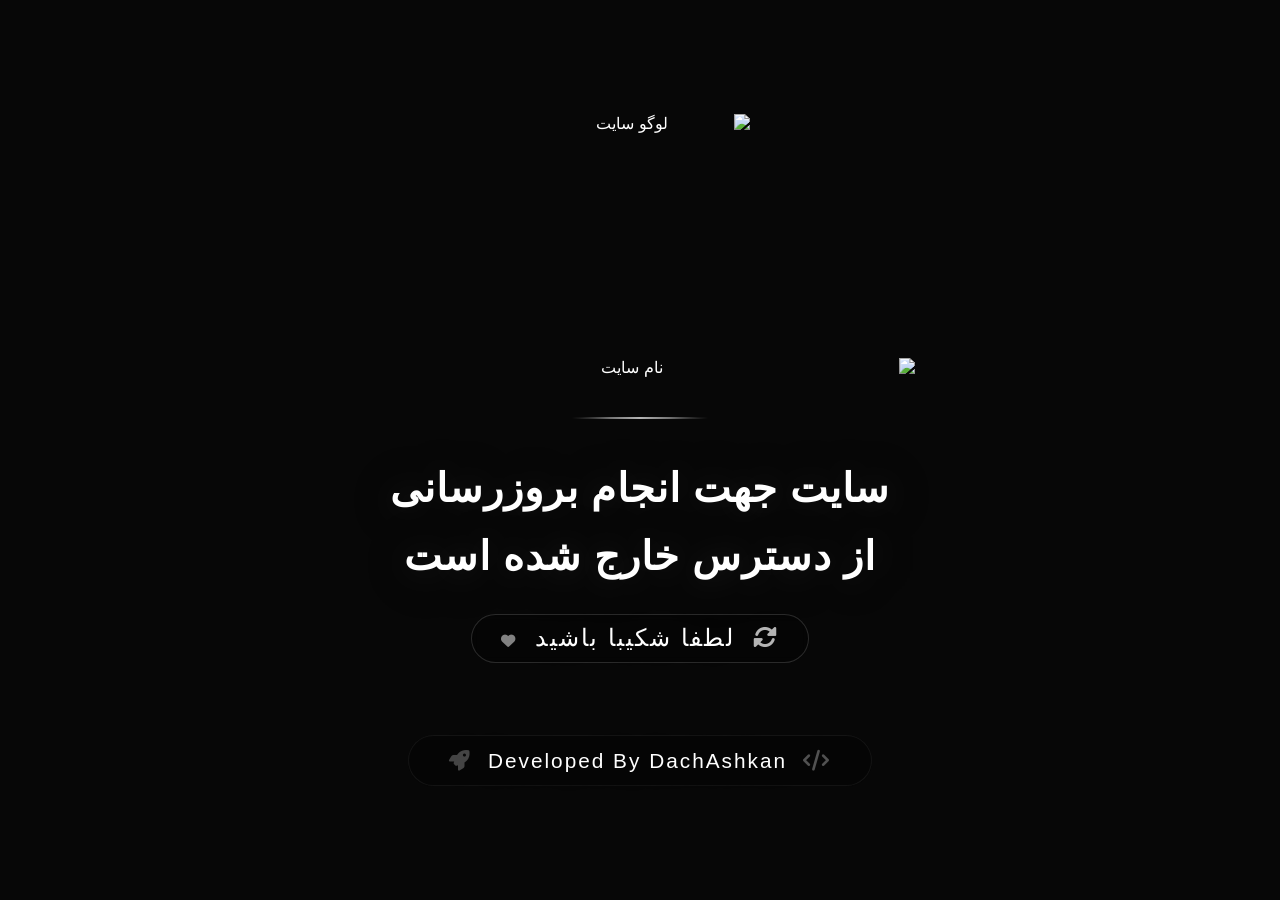
==== commit 5c51f3dd: "Update index.html" ====
--- a/index.html
+++ b/index.html
@@ -3,2548 +3,333 @@
 <head>
     <meta charset="UTF-8" />
     <meta name="viewport" content="width=device-width, initial-scale=1.0" />
-    <title>PhantomLauncher | بهترین لانچر ماینکرفت</title>
+    <title>بروزرسانی سایت | فانتوم</title>
     
-    <!-- Favicon -->
-    <link rel="icon" href="https://uploadkon.ir/uploads/af8927_26phantom-big.png" type="image/png" sizes="64x64" />
-    <link rel="shortcut icon" href="https://uploadkon.ir/uploads/af8927_26phantom-big.png" type="image/png" sizes="64x64" />
-    <link rel="apple-touch-icon" href="https://uploadkon.ir/uploads/af8927_26phantom-big.png" />
-
-    <!-- فونت Vazirmatn از CDN -->
-    <link href="https://cdn.jsdelivr.net/gh/rastikerdar/vazirmatn@v33.003/Vazirmatn-font-face.css" rel="stylesheet" />
+    <!-- فاوآیکون (آیکون تب) -->
+    <link rel="icon" type="image/png" href="https://uploadkon.ir/uploads/f34827_26phantom-big.png" />
+    <link rel="shortcut icon" href="https://uploadkon.ir/uploads/f34827_26phantom-big.png" type="image/png" />
+    
+    <!-- Font Awesome -->
+    <link rel="stylesheet" href="https://cdnjs.cloudflare.com/ajax/libs/font-awesome/6.0.0-beta3/css/all.min.css" />
+    
+    <!-- کد گوفتینو (چت) -->
+    <script type="text/javascript">
+        !function(){var i="Rj5AHD",d=document,g=d.createElement("script"),s="https://www.goftino.com/widget/"+i,l=localStorage.getItem("goftino_"+i);g.type="text/javascript",g.async=!0,g.src=l?s+"?o="+l:s;d.getElementsByTagName("head")[0].appendChild(g);}();
+    </script>
 
     <style>
-        /* =========================================
-           FONTS - Vazirmatn از CDN
-        ========================================= */
-
-        /* =========================================
-           ROOT
-        ========================================= */
-        :root {
-            --main: #ffffff;
-            --main-light: #e0e0e0;
-            --main-glow: rgba(255, 255, 255, 0.3);
-            --main-dark: #cccccc;
-            --bg: #0a0a0a;
-            --text: #f5ecec;
-            --muted: #b09a9b;
-            --navbar-bg: rgba(0, 0, 0, .7);
-            --modal-bg: rgba(0, 0, 0, 0.85);
-            --modal-content-bg: rgba(0, 0, 0, 0.9);
-            --card-bg: rgba(255, 255, 255, 0.06);
-            --border-color: rgba(255, 255, 255, 0.12);
-            --footer-border: rgba(255, 255, 255, 0.06);
-        }
-
-        /* =========================================
-           RESET
-        ========================================= */
-        * { box-sizing: border-box; margin: 0; padding: 0; }
-        html { scroll-behavior: smooth; }
-
-        /* =========================================
-           BODY — فونت Vazirmatn
-        ========================================= */
+        /* ---------- ریست و پایه ---------- */
+        * {
+            margin: 0;
+            padding: 0;
+            box-sizing: border-box;
+        }
+
         body {
             min-height: 100vh;
-            overflow-x: hidden;
+            display: flex;
+            justify-content: center;
+            align-items: center;
+            font-family: 'Vazir', 'Tahoma', 'Segoe UI', sans-serif;
             background-color: #0a0a0a;
-            color: var(--text);
-            font-family: "Vazirmatn", "Vazirmatn FD", sans-serif;
+            color: #ffffff;
+            padding: 1.5rem;
+            margin: 0;
             position: relative;
-            transition: background-color 0.5s ease, color 0.5s ease;
-        }
-
-        /* =========================================
-           بلور نیم‌دایره بزرگ در بک‌گراند
-        ========================================= */
-        .semi-circle-glow {
-            position: relative;
-            z-index: 0;
-            background-color: #0a0a0a;
-        }
-        .semi-circle-glow::before {
-            content: '';
-            position: absolute;
-            top: -180px;
-            left: 50%;
-            transform: translateX(-50%);
-            width: 100%;
-            max-width: 1400px;
-            height: 450px;
-            background: radial-gradient(ellipse at 50% 0%, 
-                        rgba(255,255,255,0.7) 0%, 
-                        rgba(255,255,255,0.3) 30%, 
-                        rgba(255,255,255,0.1) 55%, 
-                        transparent 80%);
-            border-radius: 50% 50% 0 0 / 100% 100% 0 0;
-            filter: blur(70px);
-            pointer-events: none;
-            opacity: 0.8;
-            z-index: -1;
-            animation: glowPulseBig 4s ease-in-out infinite alternate;
-        }
-
-        @keyframes glowPulseBig {
-            0% { opacity: 0.5; transform: translateX(-50%) scale(0.95); filter: blur(70px); }
-            100% { opacity: 1; transform: translateX(-50%) scale(1.05); filter: blur(55px); }
-        }
-
-        /* لایت مود برای بلور نیم‌دایره */
-        body.light-mode .semi-circle-glow::before {
-            background: radial-gradient(ellipse at 50% 0%, 
-                        rgba(0,0,0,0.15) 0%, 
-                        rgba(0,0,0,0.06) 30%, 
-                        rgba(0,0,0,0.02) 55%, 
-                        transparent 80%);
-            opacity: 0.6;
-            animation: glowPulseLightBig 4s ease-in-out infinite alternate;
-        }
-
-        @keyframes glowPulseLightBig {
-            0% { opacity: 0.4; transform: translateX(-50%) scale(0.95); filter: blur(70px); }
-            100% { opacity: 0.8; transform: translateX(-50%) scale(1.05); filter: blur(55px); }
-        }
-
-        /* =========================================
-           NAVBAR — شفاف (بدون بک‌گراند سیاه)
-        ========================================= */
-        .navbar {
+        }
+
+        /* ---------- ویدئوی پس‌زمینه ---------- */
+        .bg-video {
             position: fixed;
             top: 0;
             left: 0;
-            right: 0;
-            z-index: 20;
-            height: 76px;
-            display: flex;
-            align-items: center;
-            justify-content: center;
-            padding: 0 6%;
-            background: transparent;
-            backdrop-filter: none;
-            -webkit-backdrop-filter: none;
-            border-bottom: none;
-            gap: 8px;
-        }
-        .navbar::after { display: none; }
-        .navbar::before { display: none; }
-        .navbar-brand { display: none; }
-
-        .nav-left {
-            display: flex;
-            gap: 8px;
-            align-items: center;
-            flex: 0 0 auto;
-        }
-        .nav-center {
-            display: flex;
-            justify-content: center;
-            flex: 0 0 auto;
-            margin: 0 6px;
-        }
-        .nav-right {
-            display: flex;
-            gap: 8px;
-            align-items: center;
-            flex: 0 0 auto;
-        }
-
-        .nav-btn {
-            color: rgba(255, 255, 255, 0.7);
-            text-decoration: none;
-            font-size: 13px;
-            font-family: "Vazirmatn", "Vazirmatn FD", sans-serif;
-            font-weight: 500;
-            transition: .3s ease;
-            padding: 7px 14px;
-            border-radius: 8px;
-            cursor: pointer;
-            background: transparent;
-            border: none;
-            white-space: nowrap;
-            letter-spacing: 0.5px;
-        }
-        .nav-btn::after { display: none; }
-        .nav-btn:hover {
-            color: #ffffff;
-            background: rgba(255, 255, 255, 0.15);
-            box-shadow: 0 0 25px rgba(255, 255, 255, .1);
-        }
-
-        .btn-home {
-            padding: 7px 22px;
-            border-radius: 8px;
-            background: rgba(255, 255, 255, 0.15);
-            border: 1px solid rgba(255, 255, 255, 0.2);
-            color: #ffffff;
-            font-family: "Vazirmatn", "Vazirmatn FD", sans-serif;
-            font-size: 13px;
-            font-weight: 700;
-            text-decoration: none;
-            transition: .3s ease;
-            cursor: pointer;
-            white-space: nowrap;
-            letter-spacing: 0.5px;
-        }
-        .btn-home:hover {
-            background: rgba(255, 255, 255, 0.25);
-            box-shadow: 0 0 35px rgba(255, 255, 255, .15);
-            transform: translateY(-1px);
-        }
-
-        /* =========================================
-           HERO — با ویدیوی پس‌زمینه و محتوای وسط‌چین
-        ========================================= */
-        .hero {
-            min-height: 100vh;
-            display: flex;
-            align-items: center;
-            justify-content: center;
-            padding: 100px 20px 80px;
-            position: relative;
-            z-index: 1;
-            background-color: #0a0a0a;
-            overflow: hidden;
-        }
-
-        /* ویدیوی پس‌زمینه */
-        #heroVideo {
-            position: absolute;
-            top: 50%;
-            left: 50%;
-            min-width: 100%;
-            min-height: 100%;
-            width: auto;
-            height: auto;
-            transform: translate(-50%, -50%);
+            width: 100vw;
+            height: 100vh;
             object-fit: cover;
-            z-index: -2;
-        }
-
-        /* لایه‌ی تیره برای خوانایی بهتر متن */
-        .hero::before {
-            content: '';
-            position: absolute;
-            inset: 0;
-            background: rgba(0, 0, 0, 0.6);
-            z-index: -1;
-        }
-
-        .hero-wrapper {
-            display: flex;
-            align-items: center;
-            justify-content: center;
-            max-width: 1500px;
-            width: 100%;
-            flex-wrap: wrap;
-            direction: rtl;
-            text-align: center;
-        }
-
-        .hero-content {
-            flex: 1 1 100%;
-            max-width: 800px;
-            padding: 20px;
-            animation: heroIn .9s ease both;
-        }
-        @keyframes heroIn {
-            from { opacity: 0; transform: translateY(25px); }
-            to { opacity: 1; transform: translateY(0); }
-        }
-
-        .hero-logo {
-            display: block;
-            margin: 0 auto 12px;
-            width: 120px;
-            height: 120px;
-            object-fit: contain;
-            transition: transform 0.5s ease;
-        }
-        .hero-logo:hover {
-            transform: scale(1.06);
-        }
-
-        .hero-brand-name {
-            font-family: "Vazirmatn", "Vazirmatn FD", sans-serif;
-            font-size: clamp(30px, 4.5vw, 54px);
-            font-weight: 900;
-            color: var(--main);
-            letter-spacing: 2px;
-            margin-bottom: 8px;
-            text-shadow: 0 0 50px rgba(0, 0, 0, 0.5), 0 0 100px rgba(0, 0, 0, 0.3);
-        }
-        .hero-brand-name span {
-            color: var(--main);
-            text-shadow: 0 0 60px rgba(255, 255, 255, 0.3);
-        }
-
-        .hero h1 {
-            font-size: clamp(28px, 4.5vw, 52px);
-            line-height: 1.2;
-            font-weight: 700;
-            letter-spacing: -1px;
-            margin-bottom: 12px;
-            font-family: "Vazirmatn", "Vazirmatn FD", sans-serif;
-            color: #f5ecec;
-            text-shadow: 0 0 30px rgba(0, 0, 0, 0.6);
-        }
-        .hero h1 span {
-            color: var(--main);
-            text-shadow: 0 0 45px rgba(255, 255, 255, .2);
-        }
-        .sub-slogan {
-            color: #e0d6d6;
-            font-size: 15px;
-            margin-bottom: 30px;
-            font-family: "Vazirmatn", "Vazirmatn FD", sans-serif;
-            font-weight: 400;
-            letter-spacing: 1px;
-            text-shadow: 0 0 20px rgba(0, 0, 0, 0.8);
-        }
-        .hero-buttons {
-            display: flex;
-            justify-content: center;
-            align-items: center;
-            gap: 14px;
-            margin-top: 5px;
-            flex-wrap: wrap;
-        }
-        .hero-btn {
-            display: inline-flex;
-            align-items: center;
-            justify-content: center;
-            min-width: 180px;
-            padding: 12px 22px;
-            border-radius: 12px;
-            text-decoration: none;
-            font-family: "Vazirmatn", "Vazirmatn FD", sans-serif;
-            font-size: 13px;
-            font-weight: 600;
-            transition: .3s ease;
-            cursor: pointer;
-            border: none;
-            letter-spacing: 0.5px;
-        }
-        .hero-btn:active { transform: scale(0.94); }
-        .hero-btn.primary {
-            background: #ffffff;
-            color: #000000;
-        }
-        .hero-btn.primary:hover {
-            background: #f5f0f0;
-            box-shadow: 0 8px 30px rgba(255, 255, 255, .15);
-        }
-        .hero-btn.secondary {
-            background: var(--main);
-            color: #0a0a0a;
-            box-shadow: 0 0 25px rgba(255, 255, 255, .15);
-        }
-        .hero-btn.secondary:hover {
-            background: var(--main-light);
-            box-shadow: 0 8px 35px rgba(255, 255, 255, .25);
-        }
-
-        /* ============================================================
-           سایر بخش‌ها با افکت لودینگ هنگام اسکرول
-        ============================================================ */
-        .section-divider {
-            width: 100%;
-            height: 2px;
-            background: linear-gradient(90deg, transparent, var(--main), var(--main-light), var(--main), transparent);
-            opacity: 0.5;
-            position: relative;
-            z-index: 2;
-        }
-
-        .dark-full-section {
-            background-color: #0a0a0a;
-            position: relative;
-            z-index: 1;
-        }
-
-        /* ===== کلاس‌های افکت لودینگ ===== */
-        .scroll-section {
-            opacity: 0;
-            transform: translateY(60px);
-            transition: opacity 1s cubic-bezier(0.25, 0.46, 0.45, 0.94), 
-                        transform 1s cubic-bezier(0.25, 0.46, 0.45, 0.94);
-        }
-
-        .scroll-section.visible {
-            opacity: 1;
-            transform: translateY(0);
-        }
-
-        .scroll-section .reason-card,
-        .scroll-section .step-item {
-            opacity: 0;
-            transform: translateY(40px);
-            transition: opacity 0.8s ease, transform 0.8s ease;
-        }
-
-        .scroll-section.visible .reason-card,
-        .scroll-section.visible .step-item {
-            opacity: 1;
-            transform: translateY(0);
-        }
-
-        .scroll-section.visible .reason-card:nth-child(1) { transition-delay: 0.1s; }
-        .scroll-section.visible .reason-card:nth-child(2) { transition-delay: 0.2s; }
-        .scroll-section.visible .reason-card:nth-child(3) { transition-delay: 0.3s; }
-        .scroll-section.visible .reason-card:nth-child(4) { transition-delay: 0.4s; }
-        .scroll-section.visible .reason-card:nth-child(5) { transition-delay: 0.5s; }
-        .scroll-section.visible .reason-card:nth-child(6) { transition-delay: 0.6s; }
-
-        .scroll-section.visible .step-item:nth-child(1) { transition-delay: 0.1s; }
-        .scroll-section.visible .step-item:nth-child(2) { transition-delay: 0.2s; }
-        .scroll-section.visible .step-item:nth-child(3) { transition-delay: 0.3s; }
-        .scroll-section.visible .step-item:nth-child(4) { transition-delay: 0.4s; }
-
-        /* ===== بخش چرا فانتوم لانچر ===== */
-        .mega-reasons-section {
-            padding: 70px 20px 90px;
-            position: relative;
-            z-index: 1;
-        }
-        .mega-reasons-container {
-            max-width: 1280px;
-            margin: 0 auto;
-        }
-        .mega-reasons-header {
-            text-align: center;
-            margin-bottom: 55px;
-        }
-        .mega-reasons-header h2 {
-            font-size: 2.8rem;
-            font-weight: 700;
-            color: #ffffff;
-            letter-spacing: 2px;
-            font-family: "Vazirmatn", "Vazirmatn FD", sans-serif;
-        }
-        .mega-reasons-header h2 span {
-            color: var(--main);
-        }
-        .mega-reasons-header h2::after {
-            content: '';
-            display: block;
-            width: 80px;
-            height: 4px;
-            background: linear-gradient(90deg, var(--main), var(--main-light));
-            margin: 14px auto 0;
-            border-radius: 4px;
-        }
-        .mega-reasons-header p {
-            font-size: 1.2rem;
-            color: var(--muted);
-            margin-top: 14px;
-            font-family: "Vazirmatn", "Vazirmatn FD", sans-serif;
-            font-weight: 400;
-            letter-spacing: 1px;
-        }
-        .mega-reasons-grid {
-            display: grid;
-            grid-template-columns: repeat(auto-fit, minmax(300px, 1fr));
-            gap: 28px;
-        }
-        .reason-card {
-            background: rgba(255, 255, 255, 0.06);
-            border-radius: 24px;
-            padding: 30px 26px 26px;
-            box-shadow: 0 12px 30px rgba(0, 0, 0, 0.6);
-            border: 1px solid rgba(255, 255, 255, 0.12);
-            transition: transform 0.25s ease, box-shadow 0.3s ease, border-color 0.3s ease;
-            display: flex;
-            flex-direction: column;
-            backdrop-filter: blur(10px);
-        }
-        .reason-card:hover {
-            transform: translateY(-8px);
-            box-shadow: 0 20px 44px rgba(0, 0, 0, 0.8);
-            border-color: var(--main);
-        }
-        .card-icon {
-            font-size: 2.8rem;
-            margin-bottom: 6px;
-            display: inline-block;
-        }
-        .reason-card h3 {
-            font-size: 1.5rem;
-            font-weight: 700;
-            color: #ffffff;
-            margin: 6px 0 12px;
-            line-height: 1.3;
-            font-family: "Vazirmatn", "Vazirmatn FD", sans-serif;
-            letter-spacing: 1px;
-        }
-        .reason-card h3 span {
-            color: var(--main);
-        }
-        .reason-card p {
-            font-size: 1rem;
-            line-height: 1.8;
-            color: var(--muted);
-            margin-bottom: 18px;
-            flex: 1;
-            font-family: "Vazirmatn", "Vazirmatn FD", sans-serif;
-            font-weight: 400;
-            letter-spacing: 0.5px;
-        }
-        .card-tags {
-            display: flex;
-            flex-wrap: wrap;
-            gap: 10px;
-            margin-top: 4px;
-        }
-        .card-tags span {
-            background: rgba(255, 255, 255, 0.12);
-            color: var(--main-light);
-            font-size: 0.7rem;
-            font-weight: 600;
-            padding: 6px 14px;
-            border-radius: 40px;
-            letter-spacing: 0.3px;
-            border: 1px solid rgba(255, 255, 255, 0.15);
-            text-transform: uppercase;
-            font-family: "Vazirmatn", "Vazirmatn FD", sans-serif;
-        }
-
-        /* ===== بخش آموزش ===== */
-        .tutorial-section {
-            padding: 60px 20px 90px;
-            position: relative;
-            z-index: 1;
-        }
-        .tutorial-container {
-            max-width: 1280px;
-            margin: 0 auto;
-        }
-        .tutorial-header {
-            text-align: center;
-            margin-bottom: 50px;
-        }
-        .tutorial-header h2 {
-            font-size: 2.8rem;
-            font-weight: 700;
-            color: #ffffff;
-            font-family: "Vazirmatn", "Vazirmatn FD", sans-serif;
-            letter-spacing: 2px;
-        }
-        .tutorial-header h2 span {
-            color: var(--main);
-        }
-        .tutorial-header h2::after {
-            content: '';
-            display: block;
-            width: 80px;
-            height: 4px;
-            background: linear-gradient(90deg, var(--main), var(--main-light));
-            margin: 14px auto 0;
-            border-radius: 4px;
-        }
-        .tutorial-header p {
-            font-size: 1.2rem;
-            color: var(--muted);
-            margin-top: 14px;
-            font-family: "Vazirmatn", "Vazirmatn FD", sans-serif;
-            font-weight: 400;
-            letter-spacing: 1px;
-        }
-        .tutorial-grid {
-            display: grid;
-            grid-template-columns: 1fr 1fr;
-            gap: 50px;
-            align-items: start;
-        }
-        .tutorial-video-box {
-            display: flex;
-            flex-direction: column;
-            align-items: center;
-        }
-        .video-wrapper {
-            width: 100%;
-            position: relative;
-            border-radius: 24px;
-            overflow: hidden;
-            border: 2px solid rgba(255, 255, 255, 0.15);
-            box-shadow: 0 20px 60px rgba(0, 0, 0, 0.6);
-            transition: border-color 0.3s ease;
-            background: #0a0808;
-        }
-        .video-wrapper:hover {
-            border-color: var(--main);
-        }
-        .video-placeholder {
-            position: relative;
-            width: 100%;
-            padding-bottom: 56.25%;
-            background: #0a0808;
-            cursor: pointer;
-            overflow: hidden;
-        }
-        .video-thumb {
-            position: absolute;
-            top: 0;
-            left: 0;
-            width: 100%;
-            height: 100%;
-            object-fit: cover;
-            opacity: 0.45;
-            transition: transform 0.5s ease;
-        }
-        .video-placeholder:hover .video-thumb {
-            transform: scale(1.05);
-        }
-        .play-button {
-            position: absolute;
-            top: 50%;
-            left: 50%;
-            transform: translate(-50%, -50%);
-            z-index: 2;
-            transition: transform 0.3s ease;
-            filter: drop-shadow(0 0 30px rgba(255, 255, 255, 0.3));
-        }
-        .play-button svg {
-            display: block;
-            width: 72px;
-            height: 72px;
-        }
-        .video-placeholder:hover .play-button {
-            transform: translate(-50%, -50%) scale(1.08);
-        }
-        .video-badge {
-            position: absolute;
-            bottom: 16px;
-            right: 16px;
-            z-index: 3;
-            background: rgba(0, 0, 0, 0.75);
-            backdrop-filter: blur(10px);
-            padding: 6px 18px;
-            border-radius: 30px;
-            font-family: "Vazirmatn", "Vazirmatn FD", sans-serif;
-            font-size: 12px;
-            color: var(--main-light);
-            border: 1px solid rgba(255, 255, 255, 0.2);
-            letter-spacing: 0.5px;
-        }
-        .video-caption {
-            color: var(--muted);
-            font-size: 14px;
-            margin-top: 14px;
-            font-family: "Vazirmatn", "Vazirmatn FD", sans-serif;
-            text-align: center;
-            letter-spacing: 1px;
-        }
-        .tutorial-steps {
-            display: flex;
-            flex-direction: column;
-            gap: 0;
-            padding: 0 6px;
-        }
-        .step-item {
-            display: flex;
-            align-items: flex-start;
-            gap: 18px;
-            padding: 18px 0;
-            position: relative;
-        }
-        .step-item:not(.last-step) {
-            border-bottom: 1px solid rgba(255, 255, 255, 0.08);
-        }
-        .step-number {
-            flex-shrink: 0;
-            width: 40px;
-            height: 40px;
-            display: flex;
-            align-items: center;
-            justify-content: center;
-            border-radius: 50%;
-            background: rgba(255, 255, 255, 0.12);
-            border: 2px solid rgba(255, 255, 255, 0.2);
-            color: var(--main-light);
-            font-family: "Vazirmatn", "Vazirmatn FD", sans-serif;
-            font-size: 18px;
-            font-weight: 700;
-            transition: all 0.3s ease;
-        }
-        .step-item:hover .step-number {
-            background: var(--main);
-            border-color: var(--main);
-            color: #0a0a0a;
-            box-shadow: 0 0 25px rgba(255, 255, 255, 0.2);
-        }
-        .step-content {
-            flex: 1;
-            padding-top: 4px;
-        }
-        .step-content h4 {
-            font-family: "Vazirmatn", "Vazirmatn FD", sans-serif;
-            font-size: 1.1rem;
-            font-weight: 700;
-            color: #ffffff;
-            margin-bottom: 4px;
-            letter-spacing: 1px;
-        }
-        .step-content p {
-            color: var(--muted);
-            font-family: "Vazirmatn", "Vazirmatn FD", sans-serif;
-            font-size: 0.95rem;
-            line-height: 1.8;
-            letter-spacing: 0.5px;
-        }
-        .step-content p strong {
-            color: var(--main-light);
-            font-family: "Vazirmatn", "Vazirmatn FD", sans-serif;
-            font-weight: 600;
-        }
-        .step-content code {
-            background: rgba(255, 255, 255, 0.08);
-            padding: 2px 8px;
-            border-radius: 6px;
-            font-family: monospace;
-            font-size: 0.9rem;
-            color: var(--main-light);
-            border: 1px solid rgba(255, 255, 255, 0.1);
-        }
-        .step-arrow {
-            flex-shrink: 0;
-            width: 30px;
-            text-align: center;
-            color: var(--main);
-            font-size: 22px;
-            font-weight: 700;
-            opacity: 0.5;
-            animation: arrowBounce 1.8s ease-in-out infinite;
-            padding-top: 6px;
-        }
-        .step-item.last-step .step-arrow {
-            display: none;
-        }
-        @keyframes arrowBounce {
-            0%, 100% { transform: translateY(0); opacity: 0.4; }
-            50% { transform: translateY(6px); opacity: 0.9; }
-        }
-
-        /* ===== مودال‌ها ===== */
-        .modal-overlay {
-            display: none;
+            z-index: 0;
+            pointer-events: none;
+            opacity: 0.85;
+        }
+
+        .overlay {
             position: fixed;
             top: 0;
             left: 0;
-            right: 0;
-            bottom: 0;
-            background: rgba(0, 0, 0, 0.85);
-            backdrop-filter: blur(12px);
-            z-index: 100;
-            align-items: center;
-            justify-content: center;
-            padding: 20px;
-            animation: modalFade .3s ease;
-        }
-        .modal-overlay.active { display: flex; }
-        @keyframes modalFade {
-            from { opacity: 0; transform: scale(0.95); }
-            to { opacity: 1; transform: scale(1); }
-        }
-        .modal-content {
-            background: rgba(0, 0, 0, 0.9);
-            border: 1px solid rgba(255, 255, 255, 0.15);
-            border-radius: 24px;
-            max-width: 900px;
+            width: 100vw;
+            height: 100vh;
+            background: rgba(0, 0, 0, 0.35);
+            z-index: 1;
+            pointer-events: none;
+        }
+
+        /* ---------- کانتینر اصلی ---------- */
+        .main-container {
+            position: relative;
+            z-index: 2;
+            max-width: 1000px;
             width: 100%;
-            max-height: 90vh;
-            overflow-y: auto;
-            padding: 40px 35px 45px;
-            position: relative;
-            box-shadow: 0 30px 80px rgba(0, 0, 0, 0.8);
-        }
-        .modal-content::-webkit-scrollbar { width: 4px; }
-        .modal-content::-webkit-scrollbar-track { background: transparent; }
-        .modal-content::-webkit-scrollbar-thumb { background: var(--main); border-radius: 10px; }
-        .modal-close {
-            position: absolute;
-            top: 16px;
-            left: 20px;
-            background: rgba(255, 255, 255, 0.08);
-            border: 1px solid rgba(255, 255, 255, 0.12);
-            border-radius: 50%;
-            width: 42px;
-            height: 42px;
-            display: flex;
-            align-items: center;
-            justify-content: center;
-            cursor: pointer;
-            transition: all 0.2s ease;
-            color: #c9b5b6;
-            font-size: 22px;
-            font-family: "Vazirmatn", "Vazirmatn FD", sans-serif;
-        }
-        .modal-close:hover {
-            background: rgba(255, 255, 255, 0.15);
-            border-color: rgba(255, 255, 255, 0.3);
-            color: #ffffff;
-            transform: rotate(90deg);
-        }
-        .modal-close:active { transform: scale(0.9) rotate(90deg); }
-
-        .download-in-modal {
-            width: 100%;
+            text-align: center;
+            padding: 1rem 0.5rem;
+            background: transparent;
+        }
+
+        /* ---------- گروه لوگو + نام تصویری (بسیار بزرگ) ---------- */
+        .brand-section {
             display: flex;
             flex-direction: column;
             align-items: center;
             justify-content: center;
-        }
-        .download-in-modal .download-title {
-            font-size: clamp(28px, 3.5vw, 44px);
-            font-weight: 800;
-            margin-bottom: 12px;
-            font-family: "Vazirmatn", "Vazirmatn FD", sans-serif;
-            color: #f5ecec;
-            text-align: center;
-            letter-spacing: 2px;
-        }
-        .download-in-modal .download-title span {
-            color: var(--main);
-        }
-        .download-in-modal .download-sub {
-            color: #c9b5b6;
-            font-size: 15px;
-            margin-bottom: 35px;
-            font-family: "Vazirmatn", "Vazirmatn FD", sans-serif;
-            font-weight: 400;
-            text-align: center;
-            letter-spacing: 1px;
-        }
-        .download-in-modal .download-btn-wrap { margin-bottom: 45px; }
-        .download-in-modal .btn-download {
-            display: inline-flex;
-            align-items: center;
-            gap: 12px;
-            padding: 14px 42px;
-            border-radius: 14px;
-            background: #ffffff;
-            border: 2px solid rgba(255, 255, 255, 0.3);
-            color: #1a0f10;
-            font-family: "Vazirmatn", "Vazirmatn FD", sans-serif;
-            font-size: 15px;
-            font-weight: 700;
-            text-decoration: none;
-            cursor: pointer;
-            transition: all 0.15s ease;
-            box-shadow: 0 0 40px rgba(255, 255, 255, 0.15);
-            letter-spacing: 1px;
-        }
-        .download-in-modal .btn-download:active {
-            transform: scale(0.94);
-            background: #e8e0e0;
-            box-shadow: 0 0 20px rgba(255, 255, 255, 0.05);
-        }
-        .download-in-modal .btn-download svg {
-            width: 20px;
-            height: 20px;
-            fill: #1a0f10;
-        }
-        .download-in-modal .systems-grid {
-            display: grid;
-            grid-template-columns: 1fr 1fr;
-            gap: 20px;
-            width: 100%;
-            max-width: 800px;
-        }
-        .download-in-modal .system-box {
-            background: rgba(255, 255, 255, 0.04);
-            border: 1px solid rgba(255, 255, 255, 0.1);
-            border-radius: 16px;
-            padding: 24px 22px;
-            backdrop-filter: blur(10px);
-            cursor: default;
-            transition: all 0.15s ease;
-            position: relative;
-            overflow: hidden;
-        }
-        .download-in-modal .system-box::before {
-            content: '';
-            position: absolute;
-            top: -50%;
-            left: -50%;
-            width: 200%;
-            height: 200%;
-            background: radial-gradient(circle at 30% 50%,
-                        rgba(255, 255, 255, 0.08) 0%,
-                        rgba(255, 255, 255, 0.04) 30%,
-                        transparent 70%);
-            pointer-events: none;
-            animation: lightSweep 8s ease-in-out infinite alternate;
-        }
-        .download-in-modal .system-box.recommended::before {
-            background: radial-gradient(circle at 70% 50%,
-                        rgba(255, 255, 255, 0.12) 0%,
-                        rgba(255, 255, 255, 0.05) 30%,
-                        transparent 70%);
-            animation: lightSweep2 8s ease-in-out infinite alternate;
-        }
-        @keyframes lightSweep {
-            0% { transform: translateX(-10%) translateY(-10%) scale(1); opacity: 0.5; }
-            50% { transform: translateX(10%) translateY(5%) scale(1.2); opacity: 1; }
-            100% { transform: translateX(-5%) translateY(-5%) scale(0.9); opacity: 0.6; }
-        }
-        @keyframes lightSweep2 {
-            0% { transform: translateX(10%) translateY(-10%) scale(1); opacity: 0.4; }
-            50% { transform: translateX(-10%) translateY(5%) scale(1.3); opacity: 1; }
-            100% { transform: translateX(5%) translateY(-5%) scale(0.9); opacity: 0.5; }
-        }
-        .download-in-modal .system-box::after {
-            content: '';
-            position: absolute;
-            top: -100%;
-            left: -100%;
-            width: 300%;
-            height: 300%;
-            background: radial-gradient(circle at 50% 50%,
-                        rgba(255, 255, 255, 0.03) 0%,
-                        transparent 60%);
-            pointer-events: none;
-            animation: glowOrbit 12s linear infinite;
-        }
-        @keyframes glowOrbit {
-            0% { transform: rotate(0deg) scale(1); }
-            50% { transform: rotate(180deg) scale(1.1); }
-            100% { transform: rotate(360deg) scale(1); }
-        }
-        .download-in-modal .system-box:active { transform: scale(0.98); }
-        .download-in-modal .system-box.minimum {
-            border-right: 3px solid rgba(255, 255, 255, 0.3);
-        }
-        .download-in-modal .system-box.recommended {
-            border-left: 3px solid var(--main);
-        }
-        .download-in-modal .system-box h3 {
-            font-size: 16px;
-            font-weight: 700;
-            margin-bottom: 12px;
-            color: #f0e6e6;
-            font-family: "Vazirmatn", "Vazirmatn FD", sans-serif;
-            position: relative;
-            z-index: 1;
-            letter-spacing: 1px;
-        }
-        .download-in-modal .system-box h3 span {
-            color: var(--main);
-        }
-        .download-in-modal .system-box ul {
-            list-style: none;
+            margin-bottom: 2.5rem;
+            animation: fadeInUp 1s ease forwards;
+            opacity: 0;
+            animation-delay: 0.2s;
+        }
+
+        /* لوگو — بدون دایره و بدون افکت */
+        .logo-big {
+            width: 220px;
+            height: 220px;
+            max-width: 70vw;
+            max-height: 70vw;
+            background: transparent;
             padding: 0;
-            margin: 0;
-            position: relative;
-            z-index: 1;
-        }
-        .download-in-modal .system-box ul li {
-            color: #c9b5b6;
-            font-size: 13px;
-            padding: 5px 0;
-            border-bottom: 1px solid rgba(255, 255, 255, 0.05);
-            font-family: "Vazirmatn", "Vazirmatn FD", sans-serif;
-            display: flex;
-            align-items: center;
-            gap: 8px;
-            letter-spacing: 0.5px;
-        }
-        .download-in-modal .system-box ul li:last-child { border-bottom: none; }
-        .download-in-modal .system-box ul li::before {
-            content: "•";
-            color: var(--main);
-            font-size: 16px;
-        }
-        .download-in-modal .system-box .label {
-            font-size: 11px;
-            color: var(--main);
-            font-weight: 600;
-            letter-spacing: 1px;
-            margin-bottom: 6px;
-            display: block;
-            position: relative;
-            z-index: 1;
-            font-family: "Vazirmatn", "Vazirmatn FD", sans-serif;
-        }
-
-        /* ===== مودال فروشگاه ===== */
-        .shop-modal .modal-overlay {
-            background: rgba(0, 0, 0, 0.94);
-            backdrop-filter: blur(20px);
-            padding: 0;
-        }
-        .shop-modal .modal-content {
-            max-width: 100%;
-            width: 100%;
-            height: 100vh;
-            max-height: 100vh;
+            box-shadow: none;
             border-radius: 0;
-            border: none;
-            background: rgba(0, 0, 0, 0.96);
-            padding: 30px 6% 40px;
-            display: flex;
-            flex-direction: column;
-            align-items: center;
-            justify-content: center;
-            box-shadow: none;
-            overflow-y: auto;
-        }
-        .shop-modal .modal-content::-webkit-scrollbar { width: 4px; }
-        .shop-modal .modal-content::-webkit-scrollbar-track { background: transparent; }
-        .shop-modal .modal-content::-webkit-scrollbar-thumb { background: var(--main); border-radius: 10px; }
-        .shop-modal .btn-back-home {
-            position: fixed;
-            top: 24px;
-            right: 24px;
-            z-index: 110;
-            display: inline-flex;
-            align-items: center;
-            justify-content: center;
-            gap: 8px;
-            padding: 10px 28px;
-            border-radius: 12px;
-            background: #ffffff;
-            border: 1px solid rgba(255, 255, 255, 0.2);
-            color: #1a0f10;
-            font-family: "Vazirmatn", "Vazirmatn FD", sans-serif;
-            font-size: 13px;
-            font-weight: 600;
-            text-decoration: none;
-            cursor: pointer;
-            transition: all 0.25s ease;
-            box-shadow: 0 4px 25px rgba(0, 0, 0, 0.3);
-            letter-spacing: 1px;
-        }
-        .shop-modal .btn-back-home:hover {
-            transform: translateY(-2px);
-            background: #f5f0f0;
-            box-shadow: 0 8px 35px rgba(255, 255, 255, 0.2);
-        }
-        .shop-modal .btn-back-home:active { transform: scale(0.95); }
-        .shop-modal .btn-back-home svg {
-            width: 18px;
-            height: 18px;
-            fill: #1a0f10;
-        }
-        .shop-in-modal {
-            width: 100%;
-            max-width: 1200px;
-            display: flex;
-            flex-direction: column;
-            align-items: center;
-            justify-content: center;
-            margin: 0 auto;
-            padding-top: 20px;
-        }
-        .shop-in-modal .shop-header {
-            text-align: center;
-            margin-bottom: 30px;
-            width: 100%;
-        }
-        .shop-in-modal .shop-header .badge {
-            display: inline-flex;
-            align-items: center;
-            gap: 8px;
-            padding: 8px 20px;
-            border: 1px solid rgba(255, 255, 255, 0.25);
-            background: rgba(255, 255, 255, 0.08);
-            border-radius: 999px;
-            color: var(--main-light);
-            font-family: "Vazirmatn", "Vazirmatn FD", sans-serif;
-            font-size: 12px;
-            margin-bottom: 20px;
-            box-shadow: 0 0 40px rgba(255, 255, 255, 0.05);
-            animation: badgeFloat 3s ease-in-out infinite;
-            letter-spacing: 1px;
-        }
-        .shop-in-modal .shop-header .badge-dot {
-            width: 7px;
-            height: 7px;
-            border-radius: 50%;
-            background: var(--main);
-            box-shadow: 0 0 20px var(--main);
-            animation: dotPulse 1.6s infinite;
-        }
-        @keyframes badgeFloat {
-            0%, 100% { transform: translateY(0); }
-            50% { transform: translateY(-3px); }
-        }
-        @keyframes dotPulse {
-            50% { opacity: .35; transform: scale(.65); }
-        }
-        .shop-in-modal .shop-header h1 {
-            font-family: "Vazirmatn", "Vazirmatn FD", sans-serif;
-            font-size: clamp(40px, 6vw, 72px);
-            font-weight: 900;
-            line-height: 1.2;
-            margin-bottom: 12px;
-            letter-spacing: 3px;
-        }
-        .shop-in-modal .shop-header h1 span {
-            color: var(--main);
-            text-shadow: 0 0 60px rgba(255, 255, 255, 0.2);
-        }
-        .shop-in-modal .shop-header p {
-            color: var(--muted);
-            font-family: "Vazirmatn", "Vazirmatn FD", sans-serif;
-            font-size: 15px;
-            line-height: 2;
-            letter-spacing: 1px;
-        }
-        .shop-in-modal .shop-header .shop-desc {
-            color: var(--muted);
-            font-family: "Vazirmatn", "Vazirmatn FD", sans-serif;
-            font-size: 15px;
-            line-height: 2;
-            margin-top: 10px;
-            border-top: 1px solid rgba(255, 255, 255, 0.1);
-            padding-top: 15px;
-            max-width: 700px;
-            margin-left: auto;
-            margin-right: auto;
-            letter-spacing: 1px;
-        }
-        .shop-in-modal .products {
-            display: grid;
-            grid-template-columns: repeat(3, 1fr);
-            gap: 30px;
-            width: 100%;
-            max-width: 1200px;
-            margin-top: 10px;
-        }
-        .shop-in-modal .product-card {
-            position: relative;
-            width: 100%;
-            padding: 12px;
-            overflow: hidden;
-            border-radius: 28px;
-            background: linear-gradient(145deg, rgba(255, 255, 255, 0.08), rgba(10, 7, 8, 0.98) 50%);
-            border: 1px solid rgba(255, 255, 255, 0.12);
-            box-shadow: 0 30px 80px rgba(0, 0, 0, 0.5);
-            transform-style: preserve-3d;
-            transition: transform .5s cubic-bezier(.2, .8, .2, 1),
-                border-color .4s ease,
-                box-shadow .4s ease;
-            animation: cardIn .9s .25s cubic-bezier(.2, .8, .2, 1) both;
-        }
-        .shop-in-modal .product-card:nth-child(2) { animation-delay: .35s; }
-        .shop-in-modal .product-card:nth-child(3) { animation-delay: .45s; }
-        @keyframes cardIn {
-            from { opacity: 0; transform: translateY(45px) rotateX(6deg) scale(.95); }
-            to { opacity: 1; transform: translateY(0) rotateX(0) scale(1); }
-        }
-        .shop-in-modal .product-card::before {
-            content: "";
-            position: absolute;
-            width: 300px;
-            height: 300px;
-            top: -140px;
-            right: -140px;
-            border-radius: 50%;
-            background: radial-gradient(circle, rgba(255, 255, 255, 0.2), transparent 70%);
-            filter: blur(40px);
-            opacity: .2;
-            transition: .6s ease;
-        }
-        .shop-in-modal .product-card::after {
-            content: "";
-            position: absolute;
-            top: 0;
-            left: -120%;
-            width: 70%;
-            height: 100%;
-            background: linear-gradient(90deg, transparent, rgba(255, 255, 255, 0.05), transparent);
-            transform: skewX(-18deg);
-            transition: left .9s ease;
-            pointer-events: none;
-        }
-        .shop-in-modal .product-card:hover {
-            transform: translateY(-16px) rotateX(2deg) rotateY(-1deg);
-            border-color: rgba(255, 255, 255, 0.5);
-            box-shadow: 0 50px 120px rgba(0, 0, 0, 0.7),
-                0 0 80px rgba(255, 255, 255, 0.08);
-        }
-        .shop-in-modal .product-card:hover::after { left: 140%; }
-        .shop-in-modal .product-card:hover::before { opacity: .7; transform: scale(1.6); }
-        .shop-in-modal .product-image {
-            position: relative;
-            width: 100%;
-            height: 220px;
-            overflow: hidden;
-            border-radius: 20px;
-            background: #151011;
-            border: 1px solid rgba(255, 255, 255, 0.08);
-        }
-        .shop-in-modal .product-image::before {
-            content: "";
-            position: absolute;
-            inset: 0;
-            z-index: 2;
-            pointer-events: none;
-            background: linear-gradient(to bottom, transparent 50%, rgba(0, 0, 0, 0.6));
-        }
-        .shop-in-modal .product-image::after {
-            content: "";
-            position: absolute;
-            top: 0;
-            left: -100%;
-            width: 45%;
-            height: 100%;
-            background: linear-gradient(90deg, transparent, rgba(255, 255, 255, 0.08), transparent);
-            transform: skewX(-20deg);
-            transition: .7s ease;
-            z-index: 3;
-        }
-        .shop-in-modal .product-card:hover .product-image::after { left: 150%; }
-        .shop-in-modal .product-image img {
+            animation: none;
+            transition: none;
+        }
+
+        .logo-big img {
             width: 100%;
             height: 100%;
+            object-fit: contain;
             display: block;
-            object-fit: cover;
-            transition: transform .8s cubic-bezier(.2, .8, .2, 1),
-                filter .5s ease;
-        }
-        .shop-in-modal .product-card:hover .product-image img {
-            transform: scale(1.08);
-            filter: brightness(1.05) saturate(1.1);
-        }
-        .shop-in-modal .product-tag {
-            display: inline-flex;
-            align-items: center;
-            color: var(--main-light);
+            background: transparent;
+            filter: none;
+        }
+
+        /* نام سایت (تصویر) — بسیار بزرگ */
+        .site-name-img {
+            margin-top: 1.5rem;
+            max-width: 550px;
+            width: 100%;
+            display: inline-block;
+            background: transparent;
+            padding: 0;
+            border: none;
+            filter: drop-shadow(0 0 20px rgba(255, 255, 255, 0.05));
+        }
+
+        .site-name-img img {
+            width: 100%;
+            height: auto;
+            display: block;
+            background: transparent;
+        }
+
+        /* خط جداکننده */
+        .divider {
+            width: 140px;
+            height: 2px;
+            margin: 2rem auto 2.2rem;
+            background: linear-gradient(90deg, transparent, rgba(255, 255, 255, 0.4), rgba(255, 255, 255, 0.7), rgba(255, 255, 255, 0.4), transparent);
+            border-radius: 100%;
+            animation: expandDivider 3s ease-in-out infinite alternate;
+        }
+
+        @keyframes expandDivider {
+            0% { width: 100px; opacity: 0.4; }
+            100% { width: 240px; opacity: 1; }
+        }
+
+        /* ---------- متن‌ها (همه سفید) ---------- */
+        .message-box {
+            margin: 1.5rem 0 1rem;
+            animation: fadeInUp 1.2s ease forwards;
+            opacity: 0;
+            animation-delay: 0.5s;
+        }
+
+        .main-text {
+            font-size: 2.5rem;
+            font-weight: 700;
+            line-height: 1.7;
+            letter-spacing: 1px;
+            color: #ffffff;
+            text-shadow: 0 0 30px rgba(255, 255, 255, 0.1), 0 0 60px rgba(0, 0, 0, 0.3);
+            word-break: break-word;
+            background: none;
+            -webkit-text-fill-color: #ffffff;
+        }
+
+        .sub-text {
+            margin-top: 1.5rem;
+            font-size: 1.5rem;
+            color: #ffffff;
+            letter-spacing: 2px;
+            font-weight: 300;
+            display: inline-block;
+            padding: 0.6rem 1.8rem;
+            background: rgba(0, 0, 0, 0.2);
+            border-radius: 60px;
+            backdrop-filter: blur(4px);
+            border: 1px solid rgba(255, 255, 255, 0.15);
+            transition: all 0.3s ease;
+            animation: fadeInUp 1.2s ease forwards;
+            opacity: 0;
+            animation-delay: 0.8s;
+            text-shadow: 0 0 20px rgba(0, 0, 0, 0.4);
+        }
+
+        .sub-text:hover {
             background: rgba(255, 255, 255, 0.08);
-            border: 1px solid rgba(255, 255, 255, 0.15);
-            padding: 6px 14px;
-            border-radius: 8px;
-            font-family: "Vazirmatn", "Vazirmatn FD", sans-serif;
-            font-size: 11px;
-            margin-bottom: 14px;
-            letter-spacing: 1px;
-            transition: .3s ease;
-        }
-        .shop-in-modal .product-card:hover .product-tag {
-            background: rgba(255, 255, 255, 0.15);
-            border-color: rgba(255, 255, 255, 0.25);
-        }
-        .shop-in-modal .product-info {
-            position: relative;
-            z-index: 5;
-            padding: 22px 12px 10px;
-        }
-        .shop-in-modal .product-info h2 {
-            font-family: "Vazirmatn", "Vazirmatn FD", sans-serif;
-            font-size: 26px;
-            font-weight: 900;
-            margin-bottom: 10px;
-            letter-spacing: 1px;
-        }
-        .shop-in-modal .product-info h2 span {
-            color: var(--main);
-            transition: .3s ease;
-        }
-        .shop-in-modal .product-card:hover .product-info h2 span {
-            text-shadow: 0 0 40px rgba(255, 255, 255, 0.3);
-        }
-        .shop-in-modal .product-info p {
-            color: var(--muted);
-            font-family: "Vazirmatn", "Vazirmatn FD", sans-serif;
-            font-size: 14px;
-            line-height: 2;
-            min-height: 56px;
-            letter-spacing: 0.5px;
-        }
-        .shop-in-modal .product-bottom {
-            display: flex;
-            align-items: center;
-            justify-content: space-between;
-            gap: 15px;
-            margin-top: 22px;
-            padding-top: 18px;
-            border-top: 1px solid rgba(255, 255, 255, 0.08);
-        }
-        .shop-in-modal .price {
-            display: flex;
-            flex-direction: column;
-            gap: 2px;
-        }
-        .shop-in-modal .price small {
-            color: #806e70;
-            font-family: "Vazirmatn", "Vazirmatn FD", sans-serif;
-            font-size: 11px;
-            letter-spacing: 0.5px;
-        }
-        .shop-in-modal .price strong {
-            color: #f0dcdc;
-            font-family: "Vazirmatn", "Vazirmatn FD", sans-serif;
-            font-size: 24px;
-            font-weight: 600;
-            letter-spacing: 1px;
-        }
-        .shop-in-modal .buy-btn {
-            position: relative;
-            overflow: hidden;
-            border: none;
-            cursor: pointer;
-            padding: 13px 30px;
-            border-radius: 12px;
-            background: var(--main);
-            color: #0a0a0a;
-            font-family: "Vazirmatn", "Vazirmatn FD", sans-serif;
-            font-size: 15px;
-            font-weight: 600;
-            transition: transform .25s ease,
-                background .25s ease,
-                box-shadow .25s ease;
-            box-shadow: 0 0 30px rgba(255, 255, 255, 0.15);
-            letter-spacing: 1px;
-        }
-        .shop-in-modal .buy-btn::before {
-            content: "";
-            position: absolute;
-            top: 0;
-            left: -120%;
-            width: 70%;
-            height: 100%;
-            background: linear-gradient(90deg, transparent, rgba(255, 255, 255, 0.2), transparent);
-            transform: skewX(-20deg);
-            transition: .65s ease;
-        }
-        .shop-in-modal .buy-btn:hover {
-            transform: translateY(-3px);
-            background: var(--main-light);
-            box-shadow: 0 12px 40px rgba(255, 255, 255, 0.3);
-        }
-        .shop-in-modal .buy-btn:hover::before { left: 150%; }
-        .shop-in-modal .buy-btn:active { transform: scale(.96); }
-
-        /* ===== مودال درباره ما ===== */
-        .about-modal .modal-content {
-            max-width: 750px;
-            padding: 45px 40px 50px;
-        }
-        .about-in-modal {
-            width: 100%;
-            display: flex;
-            flex-direction: column;
-            align-items: center;
-        }
-        .about-in-modal .about-logo {
-            width: 130px;
-            height: 130px;
-            border-radius: 50%;
-            object-fit: cover;
-            border: 3px solid rgba(255, 255, 255, 0.3);
-            box-shadow: 0 0 50px rgba(255, 255, 255, 0.15);
-            margin-bottom: 20px;
-            background: transparent;
-        }
-        .about-in-modal h2 {
-            font-family: "Vazirmatn", "Vazirmatn FD", sans-serif;
-            font-size: 32px;
-            font-weight: 800;
-            color: #f5ecec;
-            margin-bottom: 8px;
+            box-shadow: 0 0 40px rgba(255, 255, 255, 0.05);
+            border-color: rgba(255, 255, 255, 0.3);
+        }
+
+        /* ---------- فوتر با اسم توسعه‌دهنده ---------- */
+        .footer-dev {
+            margin-top: 3.5rem;
+            padding: 0.8rem 2rem;
+            font-size: 1.3rem;
+            font-weight: 400;
             letter-spacing: 2px;
-        }
-        .about-in-modal h2 span {
-            color: var(--main);
-        }
-        .about-in-modal .about-sub {
-            color: var(--muted);
-            font-size: 14px;
-            font-family: "Vazirmatn", "Vazirmatn FD", sans-serif;
-            margin-bottom: 28px;
-            text-align: center;
-            letter-spacing: 1px;
-        }
-        .about-in-modal .about-text {
-            color: var(--muted);
-            font-size: 15px;
-            line-height: 2.2;
-            font-family: "Vazirmatn", "Vazirmatn FD", sans-serif;
-            text-align: justify;
-            margin-bottom: 30px;
-            padding: 0 6px;
-            letter-spacing: 0.5px;
-        }
-        .about-in-modal .about-text strong {
-            color: var(--main-light);
-            font-family: "Vazirmatn", "Vazirmatn FD", sans-serif;
-            font-weight: 600;
-        }
-        .about-in-modal .contact-grid {
-            display: grid;
-            grid-template-columns: 1fr 1fr;
-            gap: 14px 28px;
-            width: 100%;
-            max-width: 500px;
-            margin: 0 auto 10px;
-            padding: 18px 20px;
-            background: rgba(255, 255, 255, 0.04);
-            border-radius: 18px;
-            border: 1px solid rgba(255, 255, 255, 0.08);
-        }
-        .about-in-modal .contact-item {
-            display: flex;
-            align-items: center;
-            gap: 10px;
-            color: var(--muted);
-            font-family: "Vazirmatn", "Vazirmatn FD", sans-serif;
-            font-size: 14px;
-            padding: 6px 0;
-            letter-spacing: 0.5px;
-        }
-        .about-in-modal .contact-item .icon-box {
-            display: flex;
-            align-items: center;
-            justify-content: center;
-            width: 32px;
-            height: 32px;
-            min-width: 32px;
-            border-radius: 50%;
-            background: rgba(255, 255, 255, 0.1);
-            border: 1px solid rgba(255, 255, 255, 0.15);
-            color: var(--main-light);
-            font-size: 15px;
-            font-family: "Vazirmatn", "Vazirmatn FD", sans-serif;
-            font-weight: 700;
-        }
-        .about-in-modal .contact-item a {
-            color: var(--muted);
-            text-decoration: none;
-            transition: color 0.3s ease;
-        }
-        .about-in-modal .contact-item a:hover {
-            color: var(--main-light);
-        }
-
-        /* =========================================
-           بخش تیم پشتیبانی — طراحی افقی جدید
-        ========================================= */
-        .support-team-section {
-            padding: 60px 20px 90px;
-            position: relative;
-            z-index: 1;
-            background-color: #0a0a0a;
-        }
-        .support-team-container {
-            max-width: 1280px;
-            margin: 0 auto;
-        }
-        .support-team-header {
-            text-align: center;
-            margin-bottom: 50px;
-        }
-        .support-team-header h2 {
-            font-size: 2.8rem;
-            font-weight: 700;
             color: #ffffff;
-            font-family: "Vazirmatn", "Vazirmatn FD", sans-serif;
-            letter-spacing: 2px;
-        }
-        .support-team-header h2 span {
-            color: var(--main);
-        }
-        .support-team-header h2::after {
-            content: '';
-            display: block;
-            width: 80px;
-            height: 4px;
-            background: linear-gradient(90deg, var(--main), var(--main-light));
-            margin: 14px auto 0;
-            border-radius: 4px;
-        }
-        .support-team-header p {
-            font-size: 1.2rem;
-            color: var(--muted);
-            margin-top: 14px;
-            font-family: "Vazirmatn", "Vazirmatn FD", sans-serif;
-            letter-spacing: 1px;
-        }
-
-        /* کارت پروفایل افقی — از راست تا چپ کشیده شده */
-        .profile-horizontal-card {
-            display: flex;
-            align-items: center;
-            justify-content: space-between;
-            gap: 40px;
-            background: rgba(255, 255, 255, 0.06);
-            border-radius: 16px;
-            padding: 30px 40px;
-            border: 1px solid rgba(255, 255, 255, 0.12);
-            box-shadow: 0 12px 30px rgba(0, 0, 0, 0.6);
-            transition: transform 0.25s ease, box-shadow 0.3s ease, border-color 0.3s ease;
-            backdrop-filter: blur(10px);
-            width: 100%;
-            max-width: 100%;
-            direction: ltr;
-            min-height: 200px;
-        }
-        .profile-horizontal-card:hover {
-            transform: translateY(-5px);
-            box-shadow: 0 20px 44px rgba(0, 0, 0, 0.8);
-            border-color: var(--main);
-        }
-
-        /* سمت راست — عکس پروفایل */
-        .profile-horizontal-avatar {
-            flex-shrink: 0;
-            width: 160px;
-            height: 160px;
-            border-radius: 50%;
-            object-fit: cover;
-            border: 3px solid rgba(255, 255, 255, 0.4);
-            box-shadow: 0 0 40px rgba(255, 255, 255, 0.15);
-            transition: border-color 0.3s ease, box-shadow 0.3s ease;
-            background: #1a1a1a;
-            order: 2;
-        }
-        .profile-horizontal-card:hover .profile-horizontal-avatar {
-            border-color: var(--main);
-            box-shadow: 0 0 60px rgba(255, 255, 255, 0.25);
-        }
-
-        /* سمت چپ — توضیحات */
-        .profile-horizontal-info {
-            flex: 1;
-            text-align: right;
-            order: 1;
-        }
-        .profile-horizontal-info .profile-tag {
+            text-shadow: 0 0 20px rgba(0, 0, 0, 0.6);
+            background: rgba(0, 0, 0, 0.15);
+            backdrop-filter: blur(4px);
+            border-radius: 60px;
             display: inline-block;
-            color: var(--main-light);
-            border: 1px solid rgba(255, 255, 255, 0.12);
-            padding: 4px 14px;
-            border-radius: 999px;
-            background: rgba(255, 255, 255, 0.04);
-            font: 700 10px/1 "Vazirmatn", "Vazirmatn FD", sans-serif;
-            letter-spacing: 1.5px;
-            margin-bottom: 10px;
-        }
-        .profile-horizontal-info h3 {
-            font-family: "Vazirmatn", "Vazirmatn FD", sans-serif;
-            font-size: 1.8rem;
-            font-weight: 700;
-            color: #ffffff;
-            margin-bottom: 4px;
-            letter-spacing: 1px;
-        }
-        .profile-horizontal-info .role {
-            color: var(--main-light);
-            font-family: "Vazirmatn", "Vazirmatn FD", sans-serif;
-            font-size: 1rem;
-            font-weight: 500;
-            opacity: 0.8;
-            letter-spacing: 1px;
-            margin-bottom: 12px;
-        }
-        .profile-horizontal-info .bio {
-            color: var(--muted);
-            font-family: "Vazirmatn", "Vazirmatn FD", sans-serif;
-            font-size: 0.95rem;
-            line-height: 1.8;
-            letter-spacing: 0.5px;
-            max-width: 600px;
-        }
-        .profile-horizontal-info .profile-meta-horizontal {
-            display: flex;
-            gap: 20px;
-            margin-top: 16px;
-            color: rgba(255, 255, 255, 0.35);
-            font: 700 9px/1 "Vazirmatn", "Vazirmatn FD", sans-serif;
-            letter-spacing: 1.5px;
-        }
-
-        /* دکمه‌های ناوبری */
-        .profile-arrows {
-            display: flex;
-            align-items: center;
-            justify-content: center;
-            gap: 16px;
-            direction: ltr;
-            margin-top: 30px;
-        }
-        .profile-arrow {
-            height: 48px;
-            min-width: 150px;
-            padding: 0 15px;
-            border: 1px solid rgba(255, 255, 255, 0.12);
-            border-radius: 15px;
-            background: linear-gradient(145deg, rgba(255, 255, 255, 0.09), rgba(255, 255, 255, 0.025));
-            color: #fff;
-            display: flex;
-            align-items: center;
-            justify-content: center;
-            gap: 9px;
-            cursor: pointer;
-            font: 700 11px "Vazirmatn", "Vazirmatn FD", sans-serif;
-            transition: 0.3s;
-            backdrop-filter: blur(12px);
-        }
-        .profile-arrow svg {
-            width: 19px;
-            height: 19px;
-            fill: none;
-            stroke: currentColor;
-            stroke-width: 2;
-            stroke-linecap: round;
-            stroke-linejoin: round;
-        }
-        .profile-arrow:hover {
-            transform: translateY(-3px);
-            border-color: var(--main);
-            box-shadow: 0 12px 35px rgba(255, 255, 255, 0.1);
-        }
-        .profile-counter {
-            display: flex;
-            align-items: center;
-            gap: 7px;
-            font: 700 11px "Vazirmatn", "Vazirmatn FD", sans-serif;
-            color: var(--main-light);
-        }
-        .profile-counter i {
-            display: block;
-            width: 18px;
-            height: 1px;
-            background: var(--main);
-            opacity: 0.5;
-        }
-
-        /* افکت لودینگ برای کارت پروفایل */
-        .scroll-section .profile-horizontal-card {
+            border: 1px solid rgba(255, 255, 255, 0.06);
+            animation: fadeInUp 1.4s ease forwards;
             opacity: 0;
-            transform: translateY(40px);
-            transition: opacity 0.8s ease, transform 0.8s ease;
-        }
-        .scroll-section.visible .profile-horizontal-card {
-            opacity: 1;
-            transform: translateY(0);
-            transition-delay: 0.1s;
-        }
-
-        /* ===== فوتر ===== */
-        .footer {
-            position: relative;
-            z-index: 1;
-            border-top: 1px solid rgba(255, 255, 255, 0.06);
-            padding: 60px 6% 40px;
-            margin-top: 0;
-            background: #0a0a0a;
-            backdrop-filter: none;
-        }
-        .footer::before {
-            content: '';
-            position: absolute;
-            top: -1px;
-            left: 0;
-            right: 0;
-            height: 1px;
-            background: linear-gradient(90deg, transparent, var(--main), transparent);
-            opacity: 0.2;
-        }
-        .footer-social-grid {
-            display: flex;
-            justify-content: center;
-            align-items: center;
-            gap: 40px;
-            flex-wrap: wrap;
-            padding: 20px 0 30px;
-            max-width: 600px;
-            margin: 0 auto;
-        }
-        .footer-social-item {
-            display: flex;
-            flex-direction: column;
-            align-items: center;
-            gap: 8px;
-            text-decoration: none;
-            transition: transform 0.3s ease;
-        }
-        .footer-social-item:hover {
-            transform: translateY(-5px);
-        }
-        .footer-social-item img {
-            width: 64px;
-            height: 64px;
-            object-fit: contain;
-            border-radius: 12px;
-            transition: box-shadow 0.3s ease;
-        }
-        .footer-social-item:hover img {
-            box-shadow: 0 0 30px rgba(255, 255, 255, 0.2);
-        }
-        .footer-social-item span {
-            color: var(--muted);
-            font-family: "Vazirmatn", "Vazirmatn FD", sans-serif;
-            font-size: 12px;
-            letter-spacing: 1px;
-            transition: color 0.3s ease;
-        }
-        .footer-social-item:hover span {
-            color: var(--main);
-        }
-        .footer-bottom {
-            display: flex;
-            justify-content: space-between;
-            align-items: center;
-            flex-wrap: wrap;
-            gap: 15px;
-            max-width: 1300px;
-            margin: 0 auto;
-            padding-top: 20px;
-            border-top: 1px solid rgba(255, 255, 255, 0.08);
-        }
-        .footer-bottom p {
-            color: #6a5e5f;
-            font-size: 13px;
-            font-family: "Vazirmatn", "Vazirmatn FD", sans-serif;
-            letter-spacing: 1px;
-        }
-        .footer-version {
-            font-family: "Vazirmatn", "Vazirmatn FD", sans-serif;
-            font-size: 11px;
-            color: #6a5e5f;
-            letter-spacing: 0.5px;
-            font-weight: 300;
-        }
-
-        /* =========================================
-           لایت مود
-        ========================================= */
-        body.light-mode {
-            background-color: #f5f5f5;
-            color: #1a1a1a;
-        }
-        body.light-mode .reason-card,
-        body.light-mode .product-card {
-            background: rgba(0, 0, 0, 0.05);
-            border-color: rgba(0, 0, 0, 0.1);
-        }
-        body.light-mode .reason-card h3,
-        body.light-mode .product-info h2 {
-            color: #1a1a1a;
-        }
-        body.light-mode .reason-card p,
-        body.light-mode .product-info p {
-            color: #555;
-        }
-        body.light-mode .profile-horizontal-card {
-            background: rgba(0, 0, 0, 0.05);
-            border-color: rgba(0, 0, 0, 0.1);
-        }
-        body.light-mode .profile-horizontal-card h3 {
-            color: #1a1a1a;
-        }
-        body.light-mode .profile-horizontal-card .bio {
-            color: #555;
-        }
-        body.light-mode .profile-horizontal-card .role {
-            color: #333;
-        }
-        body.light-mode .profile-horizontal-avatar {
-            border-color: rgba(0, 0, 0, 0.2);
-        }
-        body.light-mode .profile-horizontal-card:hover .profile-horizontal-avatar {
-            border-color: #1a1a1a;
-        }
-        body.light-mode .footer {
-            background: #f5f5f5;
-            border-top-color: rgba(0, 0, 0, 0.1);
-        }
-        body.light-mode .footer-bottom p { color: #666; }
-        body.light-mode .footer-version { color: #666; }
-        body.light-mode .navbar { background: transparent; border-bottom: none; }
-        body.light-mode .navbar a { color: rgba(0, 0, 0, 0.6); }
-        body.light-mode .navbar a:hover { color: #000; background: rgba(0, 0, 0, 0.08); }
-        body.light-mode .btn-home { background: rgba(0, 0, 0, 0.08); border-color: rgba(0, 0, 0, 0.15); color: #000; }
-        body.light-mode .btn-home:hover { background: rgba(0, 0, 0, 0.15); box-shadow: 0 0 35px rgba(0, 0, 0, .1); }
-        body.light-mode .hero h1 { color: #1a1a1a; }
-        body.light-mode .hero h1 span { color: #1a1a1a; text-shadow: none; }
-        body.light-mode .sub-slogan { color: #555; }
-        body.light-mode .hero-btn.primary { background: #1a1a1a; color: #fff; }
-        body.light-mode .hero-btn.primary:hover { background: #444444; }
-        body.light-mode .hero-btn.secondary { background: #333333; color: #fff; }
-        body.light-mode .hero-btn.secondary:hover { background: #444444; }
-        body.light-mode .modal-content { background: rgba(255, 255, 255, 0.95); border-color: rgba(0, 0, 0, 0.15); }
-        body.light-mode .modal-close { color: #333; background: rgba(0, 0, 0, 0.05); border-color: rgba(0, 0, 0, 0.1); }
-        body.light-mode .modal-close:hover { background: rgba(0, 0, 0, 0.1); color: #000; }
-        body.light-mode .download-in-modal .download-title { color: #1a1a1a; }
-        body.light-mode .download-in-modal .download-sub { color: #555; }
-        body.light-mode .download-in-modal .btn-download { background: #1a1a1a; color: #fff; border-color: rgba(0, 0, 0, 0.2); }
-        body.light-mode .download-in-modal .btn-download svg { fill: #fff; }
-        body.light-mode .download-in-modal .system-box { background: rgba(0, 0, 0, 0.05); border-color: rgba(0, 0, 0, 0.1); }
-        body.light-mode .download-in-modal .system-box h3 { color: #1a1a1a; }
-        body.light-mode .download-in-modal .system-box ul li { color: #555; border-color: rgba(0, 0, 0, 0.05); }
-        body.light-mode .download-in-modal .system-box .label { color: #1a1a1a; }
-        body.light-mode .shop-modal .modal-content { background: rgba(255, 255, 255, 0.95); }
-        body.light-mode .shop-modal .btn-back-home { background: #1a1a1a; color: #fff; border-color: rgba(0, 0, 0, 0.2); }
-        body.light-mode .shop-modal .btn-back-home:hover { background: #444444; }
-        body.light-mode .shop-modal .btn-back-home svg { fill: #fff; }
-        body.light-mode .shop-in-modal .shop-header h1 { color: #1a1a1a; }
-        body.light-mode .shop-in-modal .shop-header p { color: #555; }
-        body.light-mode .shop-in-modal .product-card { background: rgba(0, 0, 0, 0.05); border-color: rgba(0, 0, 0, 0.1); }
-        body.light-mode .shop-in-modal .product-card h2 { color: #1a1a1a; }
-        body.light-mode .shop-in-modal .product-card p { color: #555; }
-        body.light-mode .shop-in-modal .price strong { color: #1a1a1a; }
-        body.light-mode .shop-in-modal .buy-btn { background: #1a1a1a; color: #fff; }
-        body.light-mode .shop-in-modal .buy-btn:hover { background: #444444; }
-        body.light-mode .footer { border-top-color: rgba(0, 0, 0, 0.1); }
-        body.light-mode .footer-bottom p { color: #666; }
-        body.light-mode .shop-in-modal .product-tag { color: #1a1a1a; background: rgba(0, 0, 0, 0.05); border-color: rgba(0, 0, 0, 0.1); }
-        body.light-mode .shop-in-modal .badge { color: #1a1a1a; border-color: rgba(0, 0, 0, 0.15); background: rgba(0, 0, 0, 0.05); }
-        body.light-mode .shop-in-modal .badge-dot { background: #1a1a1a; box-shadow: 0 0 20px rgba(0, 0, 0, 0.2); }
-        body.light-mode .download-in-modal .system-box.minimum { border-right-color: rgba(0, 0, 0, 0.2); }
-        body.light-mode .download-in-modal .system-box.recommended { border-left-color: #1a1a1a; }
-        body.light-mode .download-in-modal .system-box ul li::before { color: #1a1a1a; }
-        body.light-mode .download-in-modal .system-box.recommended::before { background: radial-gradient(circle at 70% 50%, rgba(0, 0, 0, 0.08) 0%, rgba(0, 0, 0, 0.03) 30%, transparent 70%); }
-        body.light-mode .download-in-modal .system-box::before { background: radial-gradient(circle at 30% 50%, rgba(0, 0, 0, 0.06) 0%, rgba(0, 0, 0, 0.03) 30%, transparent 70%); }
-        body.light-mode .download-in-modal .system-box::after { background: radial-gradient(circle at 50% 50%, rgba(0, 0, 0, 0.03) 0%, transparent 60%); }
-        body.light-mode .profile-arrow { color: #111; background: rgba(255, 255, 255, 0.75); border-color: rgba(0, 0, 0, 0.1); }
-        body.light-mode .profile-horizontal-info .profile-meta-horizontal { color: rgba(0, 0, 0, 0.4); }
-
-        /* =========================================
-           RESPONSIVE
-        ========================================= */
-        @media (max-width: 1024px) {
-            .shop-in-modal .products { grid-template-columns: repeat(2, 1fr); gap: 25px; }
-            .tutorial-grid { gap: 30px; }
-            .hero-wrapper { gap: 50px; }
-            .hero-logo { width: 100px; height: 100px; }
-            .profile-horizontal-card { padding: 25px 30px; gap: 30px; }
-            .profile-horizontal-avatar { width: 130px; height: 130px; }
-            .profile-horizontal-info h3 { font-size: 1.5rem; }
-        }
-        @media (max-width: 850px) {
-            .navbar { padding: 0 3%; height: 68px; gap: 4px; flex-wrap: nowrap; overflow-x: auto; }
-            .nav-btn { font-size: 11px; padding: 5px 10px; }
-            .btn-home { padding: 5px 14px; font-size: 11px; }
-            .hero-wrapper { gap: 40px; flex-direction: column; }
-            .hero-content { flex: 1 1 100%; max-width: 100%; padding: 0 10px; }
-            .hero-logo { width: 80px; height: 80px; }
-            .hero-brand-name { font-size: 24px; }
-            .modal-content { padding: 30px 20px 35px; margin: 10px; }
-            .download-in-modal .systems-grid { gap: 16px; }
-            .download-in-modal .system-box { padding: 20px 16px; }
-            .shop-modal .modal-content { padding: 80px 20px 40px; }
-            .shop-modal .btn-back-home { top: 18px; right: 18px; padding: 8px 20px; font-size: 13px; }
-            .shop-in-modal .product-image { height: 200px; }
-            .shop-in-modal .shop-header h1 { font-size: 40px; }
-            .shop-in-modal .products { grid-template-columns: 1fr 1fr; gap: 20px; }
-            .mega-reasons-header h2 { font-size: 2.2rem; }
-            .mega-reasons-grid { grid-template-columns: repeat(2, 1fr); gap: 20px; }
-            .about-in-modal .contact-grid { grid-template-columns: 1fr; gap: 8px; }
-            .tutorial-grid { grid-template-columns: 1fr; gap: 40px; }
-            .tutorial-steps { padding: 0; }
-            .tutorial-header h2 { font-size: 2.2rem; }
-            .support-team-header h2 { font-size: 2.2rem; }
-            .footer-social-grid { gap: 25px; }
-            .footer-social-item img { width: 54px; height: 54px; }
-            .hero { padding-top: 90px; }
-            .profile-horizontal-card { flex-direction: column; text-align: center; padding: 30px 20px; }
-            .profile-horizontal-info { text-align: center; }
-            .profile-horizontal-info .bio { max-width: 100%; }
-            .profile-horizontal-info .profile-meta-horizontal { justify-content: center; }
-            .profile-horizontal-avatar { order: 0; width: 120px; height: 120px; }
-            .profile-horizontal-info { order: 1; }
-        }
+            animation-delay: 1.1s;
+        }
+
+        .footer-dev i {
+            margin: 0 8px;
+            opacity: 0.6;
+            color: rgba(255, 255, 255, 0.5);
+        }
+
+        /* ورود از پایین */
+        @keyframes fadeInUp {
+            0% { opacity: 0; transform: translateY(35px) scale(0.96); }
+            100% { opacity: 1; transform: translateY(0) scale(1); }
+        }
+
+        /* ---------- واکنش‌گرایی ---------- */
         @media (max-width: 650px) {
-            .navbar { padding: 0 4%; height: 60px; gap: 3px; flex-wrap: nowrap; }
-            .nav-btn { font-size: 9px; padding: 4px 7px; }
-            .btn-home { padding: 4px 10px; font-size: 9px; }
-            .nav-left { gap: 3px; }
-            .nav-right { gap: 3px; }
-            .hero-wrapper { gap: 30px; flex-direction: column; }
-            .hero-content { flex: 1 1 100%; max-width: 100%; padding: 0 10px; }
-            .hero-logo { width: 70px; height: 70px; }
-            .hero-brand-name { font-size: 20px; letter-spacing: 1px; }
-            .hero { padding: 85px 16px 60px; }
-            .hero h1 { font-size: 26px; letter-spacing: 0; }
-            .sub-slogan { font-size: 13px; padding: 0 10px; }
-            .hero-buttons { gap: 10px; }
-            .hero-btn { min-width: 135px; padding: 11px 16px; font-size: 13px; }
-            .modal-content { padding: 25px 16px 30px; border-radius: 18px; max-height: 95vh; }
-            .modal-close { top: 12px; left: 14px; width: 36px; height: 36px; font-size: 18px; }
-            .download-in-modal .systems-grid { grid-template-columns: 1fr; gap: 14px; }
-            .download-in-modal .system-box.minimum { border-right: none; border-bottom: 3px solid rgba(255, 255, 255, 0.3); }
-            .download-in-modal .system-box.recommended { border-left: none; border-bottom: 3px solid var(--main); }
-            .download-in-modal .btn-download { padding: 12px 28px; font-size: 15px; }
-            .download-in-modal .download-title { font-size: 24px; }
-            .download-in-modal .download-sub { font-size: 13px; margin-bottom: 25px; }
-            .footer { padding: 40px 4% 30px; }
-            .shop-modal .modal-content { padding: 70px 16px 30px; }
-            .shop-modal .btn-back-home { top: 14px; right: 14px; padding: 7px 16px; font-size: 12px; }
-            .shop-modal .btn-back-home span { display: none; }
-            .shop-in-modal .shop-header h1 { font-size: 32px; }
-            .shop-in-modal .shop-header p { font-size: 13px; }
-            .shop-in-modal .products { grid-template-columns: 1fr; gap: 25px; max-width: 450px; }
-            .shop-in-modal .product-image { height: 200px; }
-            .shop-in-modal .product-info h2 { font-size: 24px; }
-            .shop-in-modal .product-info p { font-size: 13px; min-height: 44px; }
-            .shop-in-modal .price strong { font-size: 20px; }
-            .shop-in-modal .buy-btn { padding: 11px 22px; font-size: 14px; }
-            .mega-reasons-header h2 { font-size: 1.8rem; }
-            .mega-reasons-grid { grid-template-columns: 1fr; gap: 18px; }
-            .reason-card { padding: 24px 18px; }
-            .about-modal .modal-content { padding: 30px 18px 35px; }
-            .about-in-modal h2 { font-size: 26px; }
-            .about-in-modal .contact-grid { grid-template-columns: 1fr; gap: 6px; padding: 14px 16px; }
-            .about-in-modal .contact-item { font-size: 13px; }
-            .tutorial-header h2 { font-size: 1.8rem; }
-            .step-number { width: 34px; height: 34px; font-size: 15px; }
-            .step-content h4 { font-size: 1rem; }
-            .step-content p { font-size: 0.9rem; }
-            .step-arrow { font-size: 18px; width: 24px; }
-            .play-button svg { width: 56px; height: 56px; }
-            .video-badge { font-size: 11px; padding: 4px 14px; bottom: 12px; right: 12px; }
-            .support-team-header h2 { font-size: 1.8rem; }
-            .shop-in-modal .shop-header .shop-desc { font-size: 13px; }
-            .footer-social-grid { gap: 20px; }
-            .footer-social-item img { width: 48px; height: 48px; }
-            .footer-social-item span { font-size: 10px; }
-            .profile-horizontal-card { padding: 20px 16px; gap: 20px; }
-            .profile-horizontal-avatar { width: 100px; height: 100px; }
-            .profile-horizontal-info h3 { font-size: 1.3rem; }
-            .profile-horizontal-info .bio { font-size: 0.85rem; }
-            .profile-arrow { min-width: 120px; height: 42px; font-size: 10px; padding: 0 12px; }
-        }
-        @media (max-width: 480px) {
-            .nav-btn { font-size: 8px; padding: 3px 5px; }
-            .btn-home { padding: 3px 8px; font-size: 8px; }
-            .nav-left { gap: 2px; }
-            .nav-right { gap: 2px; }
-            .hero-logo { width: 60px; height: 60px; }
-            .hero-brand-name { font-size: 17px; letter-spacing: 0.5px; margin-bottom: 4px; }
-            .hero h1 { font-size: 22px; }
-            .hero-btn { min-width: 110px; padding: 9px 12px; font-size: 12px; }
-            .modal-content { padding: 20px 12px 25px; border-radius: 14px; }
-            .modal-close { top: 10px; left: 10px; width: 32px; height: 32px; font-size: 16px; }
-            .download-in-modal .system-box ul li { font-size: 12px; }
-            .download-in-modal .btn-download { padding: 10px 22px; font-size: 14px; }
-            .download-in-modal .btn-download svg { width: 18px; height: 18px; }
-            .shop-modal .modal-content { padding: 60px 12px 20px; }
-            .shop-modal .btn-back-home { top: 12px; right: 12px; padding: 6px 14px; font-size: 11px; }
-            .shop-in-modal .shop-header h1 { font-size: 28px; }
-            .shop-in-modal .product-image { height: 170px; }
-            .shop-in-modal .product-info h2 { font-size: 20px; }
-            .shop-in-modal .product-bottom { flex-wrap: wrap; gap: 10px; }
-            .shop-in-modal .price strong { font-size: 17px; }
-            .shop-in-modal .buy-btn { padding: 10px 18px; font-size: 13px; }
-            .about-in-modal h2 { font-size: 22px; }
-            .about-in-modal .about-text { font-size: 14px; }
-            .tutorial-section { padding: 40px 16px 60px; }
-            .step-item { padding: 14px 0; gap: 14px; }
-            .step-content p { font-size: 0.85rem; }
-            .play-button svg { width: 48px; height: 48px; }
-            .hero { padding-top: 75px; }
-            .footer-social-grid { gap: 15px; }
-            .footer-social-item img { width: 42px; height: 42px; }
-            .footer-social-item span { display: none; }
-            .footer-bottom { flex-direction: column; text-align: center; }
-            .profile-horizontal-avatar { width: 80px; height: 80px; }
-            .profile-horizontal-info h3 { font-size: 1.1rem; }
-            .profile-arrow { min-width: 90px; height: 38px; font-size: 9px; padding: 0 10px; }
-            .profile-arrow svg { width: 16px; height: 16px; }
+            .logo-big {
+                width: 170px;
+                height: 170px;
+            }
+            .site-name-img {
+                max-width: 90vw;
+                margin-top: 1.2rem;
+            }
+            .main-text {
+                font-size: 2rem;
+            }
+            .sub-text {
+                font-size: 1.2rem;
+                padding: 0.4rem 1.2rem;
+            }
+            .footer-dev {
+                font-size: 1rem;
+                padding: 0.6rem 1.2rem;
+            }
+        }
+
+        @media (max-width: 450px) {
+            .logo-big {
+                width: 130px;
+                height: 130px;
+            }
+            .site-name-img {
+                max-width: 85vw;
+                margin-top: 1rem;
+            }
+            .main-text {
+                font-size: 1.6rem;
+            }
+            .sub-text {
+                font-size: 1rem;
+                padding: 0.3rem 1rem;
+            }
+            .divider {
+                width: 80px;
+                margin: 1.2rem auto 1.5rem;
+            }
+            .footer-dev {
+                font-size: 0.9rem;
+                padding: 0.4rem 1rem;
+            }
+        }
+
+        @media (max-width: 360px) {
+            .logo-big {
+                width: 100px;
+                height: 100px;
+            }
+            .site-name-img {
+                max-width: 80vw;
+            }
+            .main-text {
+                font-size: 1.3rem;
+            }
         }
     </style>
 </head>
-
 <body>
-    <!-- =========================================
-         بلور نیم‌دایره بزرگ در بک‌گراند
-    ========================================= -->
-    <div class="semi-circle-glow">
-        <div class="dark-full-section">
-            <!-- =========================================
-                 NAVBAR — شفاف (بدون بک‌گراند)
-            ========================================= -->
-            <header class="navbar">
-                <div class="nav-left">
-                    <a href="#" class="nav-btn" id="openDownloadModal">دانلود لانچر</a>
-                    <a href="https://reymit.ir/Megaultra" target="_blank" class="nav-btn">حمایت مالی</a>
-                </div>
-                <div class="nav-center">
-                    <a href="#" class="btn-home">صفحه اصلی</a>
-                </div>
-                <div class="nav-right">
-                    <a href="#" class="nav-btn" id="openAboutModal">درباره ما</a>
-                    <a href="#" class="nav-btn" id="openShopModal">فروشگاه</a>
-                </div>
-            </header>
-
-            <!-- =========================================
-                 HERO — با ویدیوی پس‌زمینه و محتوای وسط‌چین
-            ========================================= -->
-            <main>
-                <section class="hero" id="home">
-                    <!-- ویدیوی پس‌زمینه -->
-                    <video autoplay muted loop playsinline id="heroVideo">
-                        <source src="https://cdn.imgurl.ir/uploads/l428279_06d4698123_minecrafts-hidden-valley-wallsflow-com.mp4" type="video/mp4">
-                        <!-- در صورت عدم پشتیبانی مرورگر از ویدیو، یک تصویر جایگزین نشان داده می‌شود -->
-                        <img src="https://uploadkon.ir/uploads/99fe27_26minecrafttt.jpg" alt="پس‌زمینه">
-                    </video>
-
-                    <div class="hero-wrapper" dir="rtl">
-                        <div class="hero-content">
-                            <img src="https://uploadkon.ir/uploads/af8927_26phantom-big.png" alt="PhantomLauncher" class="hero-logo" />
-                            <div class="hero-brand-name">Phantom<span>Launcher</span></div>
-                            <h1>بزرگترین و بهینه‌ترین <span>لانچر</span> ایران</h1>
-                            <div class="sub-slogan">اولین و بهترین لانچر ماینکرفت در ایران ، بهترین تجربه رو ببر!</div>
-                            <div class="hero-buttons">
-                                <button id="openDownloadModalBtn" class="hero-btn primary">دانلود لانچر</button>
-                                <button id="openShopModalBtn" class="hero-btn secondary">ورود به فروشگاه</button>
-                            </div>
-                        </div>
-                    </div>
-                </section>
-            </main>
-
-            <!-- ============================================================
-            سایر بخش‌ها با افکت لودینگ هنگام اسکرول
-            ============================================================ -->
-            <div class="section-divider"></div>
-
-            <!-- بخش چرا فانتوم لانچر -->
-            <section class="mega-reasons-section scroll-section" id="sectionReasons">
-                <div class="mega-reasons-container">
-                    <div class="mega-reasons-header">
-                        <h2>چرا <span>فانتوم لانچر</span>؟</h2>
-                        <p>همه دلایلی که فانتوم لانچر را انتخاب برتر می‌کند</p>
-                    </div>
-                    <div class="mega-reasons-grid">
-                        <div class="reason-card">
-                            <div class="card-icon">⚡</div>
-                            <h3>اجرای سریع و بهینه</h3>
-                            <p>فانتوم لانچر با معماری سبک و بهینه‌شده طراحی شده تا حتی روی سیستم‌های ضعیف‌تر نیز به‌راحتی اجرا شود.</p>
-                            <div class="card-tags"><span>سرعت بالا</span><span>بهینه‌سازی</span></div>
-                        </div>
-                        <div class="reason-card">
-                            <div class="card-icon">🎨</div>
-                            <h3>ظاهر مدرن و زیبا</h3>
-                            <p>طراحی جذاب و مدرن فانتوم لانچر با تمرکز بر سادگی و کاربرپسندی. تم تیره و رنگ‌بندی حرفه‌ای برای تجربه بصری بهتر.</p>
-                            <div class="card-tags"><span>رابط کاربری</span><span>طراحی مدرن</span></div>
-                        </div>
-                        <div class="reason-card">
-                            <div class="card-icon">🔄</div>
-                            <h3>آپدیت خودکار و هوشمند</h3>
-                            <p>لانچر فانتوم به‌صورت خودکار آخرین نسخه خود را از طریق CDN سریع دریافت می‌کند و همیشه به‌روز می‌ماند.</p>
-                            <div class="card-tags"><span>آپدیت خودکار</span><span>به‌روزرسانی</span></div>
-                        </div>
-                        <div class="reason-card">
-                            <div class="card-icon">⚙️</div>
-                            <h3>تنظیمات هوشمند و خودکار</h3>
-                            <p>فانتوم لانچر به‌طور خودکار بهترین تنظیمات ممکن برای اجرای بازی را بر اساس سخت‌افزار سیستم شما اعمال می‌کند.</p>
-                            <div class="card-tags"><span>تنظیمات خودکار</span><span>بهینه‌سازی</span></div>
-                        </div>
-                        <div class="reason-card">
-                            <div class="card-icon">🚀</div>
-                            <h3>اتصال یک‌کلیکه به سرور</h3>
-                            <p>با یک کلیک مستقیماً وارد سرور گیم شوید—بدون نیاز به افزودن دستی آدرس سرور یا مراحل اضافی.</p>
-                            <div class="card-tags"><span>اتصال سریع</span><span>ورود آسان</span></div>
-                        </div>
-                        <div class="reason-card">
-                            <div class="card-icon">🔒</div>
-                            <h3>بدون نیاز به اکانت و ثبت‌نام</h3>
-                            <p>فانتوم لانچر کاملاً ساده و بدون سیستم ورود، ثبت‌نام یا نیاز به اکانت است. فقط دانلود کنید و اجرا کنید.</p>
-                            <div class="card-tags"><span>بدون ثبت‌نام</span><span>بدون اکانت</span></div>
-                        </div>
-                    </div>
-                </div>
-            </section>
-
-            <!-- بخش آموزش -->
-            <section class="tutorial-section scroll-section" id="sectionTutorial">
-                <div class="tutorial-container">
-                    <div class="tutorial-header">
-                        <h2>آموزش <span>راه‌اندازی</span></h2>
-                        <p>با چند مرحله ساده، لانچر را نصب و اجرا کنید</p>
-                    </div>
-                    
-                    <div class="tutorial-grid">
-                        <div class="tutorial-video-box">
-                            <div class="video-wrapper">
-                                <div class="video-placeholder" id="videoPlaceholder">
-                                    <img src="https://uploadkon.ir/uploads/f79e24_26bgg.png" alt="آموزش ویدیویی" class="video-thumb" />
-                                    <div class="play-button" id="playButton">
-                                        <svg viewBox="0 0 24 24" width="64" height="64">
-                                            <circle cx="12" cy="12" r="12" fill="rgba(255, 255, 255, 0.8)" />
-                                            <polygon points="10,7 10,17 17,12" fill="#0a0a0a" />
-                                        </svg>
-                                    </div>
-                                    <div class="video-badge" id="videoBadge">به‌زودی</div>
-                                </div>
-                            </div>
-                            <p class="video-caption">🎬 ویدیو آموزش نصب و اجرای فانتوم لانچر - به‌زودی</p>
-                        </div>
-
-                        <div class="tutorial-steps">
-                            <div class="step-item">
-                                <div class="step-number">۱</div>
-                                <div class="step-content">
-                                    <h4>دانلود لانچر</h4>
-                                    <p>روی دکمه <strong>«دانلود لانچر»</strong> در صفحه اصلی کلیک کنید یا از منوی بالا استفاده کنید.</p>
-                                </div>
-                                <div class="step-arrow">↓</div>
-                            </div>
-                            <div class="step-item">
-                                <div class="step-number">۲</div>
-                                <div class="step-content">
-                                    <h4>اجرای فایل نصب</h4>
-                                    <p>فایل <code>PhantomLauncher-Setup.exe</code> را اجرا کرده و مراحل نصب را طی کنید.</p>
-                                </div>
-                                <div class="step-arrow">↓</div>
-                            </div>
-                            <div class="step-item">
-                                <div class="step-number">۳</div>
-                                <div class="step-content">
-                                    <h4>اجرای لانچر</h4>
-                                    <p>پس از نصب، آیکون فانتوم لانچر را روی دسکتاپ اجرا کنید تا وارد بازی شوید.</p>
-                                </div>
-                                <div class="step-arrow">↓</div>
-                            </div>
-                            <div class="step-item last-step">
-                                <div class="step-number">۴</div>
-                                <div class="step-content">
-                                    <h4>شروع بازی 🚀</h4>
-                                    <p>لانچر به‌صورت خودکار آخرین نسخه را دریافت کرده و آماده اجراست. فقط کافیست کلیک کنید!</p>
-                                </div>
-                            </div>
-                        </div>
-                    </div>
-                </div>
-            </section>
-        </div>
-    </div>
-
-    <!-- ===== بخش تیم پشتیبانی — طراحی افقی جدید ===== -->
-    <section class="support-team-section scroll-section" id="sectionSupport">
-        <div class="support-team-container">
-            <div class="support-team-header">
-                <h2>تیم <span>پشتیبانی</span></h2>
-                <p>مدیران و پشتیبان‌های حرفه‌ای فانتوم لانچر</p>
+
+    <!-- ویدئوی پس‌زمینه -->
+    <video class="bg-video" autoplay loop muted playsinline>
+        <source src="https://cdn.imgurl.ir/uploads/l428279_06d4698123_minecrafts-hidden-valley-wallsflow-com.mp4" type="video/mp4" />
+        مرورگر شما از ویدئو پشتیبانی نمی‌کند.
+    </video>
+
+    <!-- لایه‌ی نیمه‌شفاف -->
+    <div class="overlay"></div>
+
+    <!-- محتوای اصلی -->
+    <div class="main-container">
+
+        <!-- لوگو + نام تصویری (بسیار بزرگ) -->
+        <div class="brand-section">
+            <!-- لوگو بدون دایره و افکت -->
+            <div class="logo-big">
+                <img src="https://uploadkon.ir/uploads/f34827_26phantom-big.png" alt="لوگو سایت" />
             </div>
-
-            <!-- کارت پروفایل افقی -->
-            <div id="profileCardContainer">
-                <!-- توسط جاوااسکریپت پر می‌شود -->
-            </div>
-
-            <!-- دکمه‌های ناوبری -->
-            <div class="profile-arrows" aria-label="انتخاب پروفایل">
-                <button class="profile-arrow" id="profilePrev" type="button" aria-label="پروفایل قبلی">
-                    <svg viewBox="0 0 24 24" aria-hidden="true"><path d="M14.5 5 8 12l6.5 7"/></svg>
-                    <span>پروفایل قبلی</span>
-                </button>
-                <div class="profile-counter"><span id="profileCurrent">01</span><i></i><span id="profileTotal">02</span></div>
-                <button class="profile-arrow" id="profileNext" type="button" aria-label="پروفایل بعدی">
-                    <span>پروفایل بعدی</span>
-                    <svg viewBox="0 0 24 24" aria-hidden="true"><path d="m9.5 5 6.5 7-6.5 7"/></svg>
-                </button>
+            <!-- نام سایت به صورت تصویر — بزرگ‌تر از قبل -->
+            <div class="site-name-img">
+                <img src="https://uploadkon.ir/uploads/334c27_26phantom-bgb2.png" alt="نام سایت" />
             </div>
         </div>
-    </section>
-
-    <!-- =========================================
-         مودال‌ها
-    ========================================= -->
-    <!-- مودال دانلود -->
-    <div class="modal-overlay" id="downloadModal">
-        <div class="modal-content">
-            <button class="modal-close" id="closeDownloadModal">✕</button>
-            <div class="download-in-modal">
-                <h2 class="download-title">دانلود <span>لانچر</span></h2>
-                <p class="download-sub">آخرین نسخه فانتوم لانچر رو همین حالا دریافت کن</p>
-                <div class="download-btn-wrap">
-                    <a href="#" class="btn-download" id="downloadBtn">
-                        <svg viewBox="0 0 24 24"><path d="M19 9h-4V3H9v6H5l7 7 7-7zM5 18v2h14v-2H5z"/></svg>
-                        <span>دانلود فانتوم لانچر</span>
-                    </a>
-                </div>
-                <div class="systems-grid">
-                    <div class="system-box minimum">
-                        <span class="label">▸ سیستم مورد نیاز</span>
-                        <h3>حداقل <span>سیستم</span></h3>
-                        <ul>
-                            <li>ویندوز 10 / 11 یا مک اواس 12+</li>
-                            <li>پردازنده Intel Core i3 / AMD Ryzen 3</li>
-                            <li>رم 4 گیگابایت</li>
-                            <li>کارت گرافیک Intel HD 4000 یا معادل</li>
-                            <li>فضای خالی 2 گیگابایت</li>
-                        </ul>
-                    </div>
-                    <div class="system-box recommended">
-                        <span class="label">▸ سیستم پیشنهادی</span>
-                        <h3>بهترین <span>سیستم</span></h3>
-                        <ul>
-                            <li>ویندوز 11 / مک اواس 14+</li>
-                            <li>پردازنده Intel Core i7 / AMD Ryzen 7</li>
-                            <li>رم 16 گیگابایت</li>
-                            <li>کارت گرافیک NVIDIA GTX 1660 یا بالاتر</li>
-                            <li>فضای خالی 5 گیگابایت (SSD)</li>
-                        </ul>
-                    </div>
-                </div>
+
+        <!-- خط جداکننده -->
+        <div class="divider"></div>
+
+        <!-- پیام اصلی -->
+        <div class="message-box">
+            <div class="main-text">
+                سایت جهت انجام بروزرسانی<br />از دسترس خارج شده است
+            </div>
+            <div class="sub-text">
+                <i class="fas fa-sync-alt" style="margin-left: 10px; opacity: 0.7;"></i>
+                لطفا شکیبا باشید
+                <i class="fas fa-heart" style="margin-right: 10px; opacity: 0.5; font-size: 0.9rem;"></i>
             </div>
         </div>
+
+        <!-- فوتر: Developed By DachAshkan -->
+        <div class="footer-dev">
+            <i class="fas fa-code"></i>
+            Developed By DachAshkan
+            <i class="fas fa-rocket" style="margin-right: 8px; opacity: 0.5;"></i>
+        </div>
+
     </div>
-
-    <!-- مودال فروشگاه -->
-    <div class="modal-overlay shop-modal" id="shopModal">
-        <div class="modal-content">
-            <button class="btn-back-home" id="closeShopModalBtn">
-                <svg viewBox="0 0 24 24"><path d="M15.41 7.41L14 6l-6 6 6 6 1.41-1.41L10.83 12z"/></svg>
-                <span>بازگشت به صفحه اصلی</span>
-            </button>
-            <div class="shop-in-modal">
-                <div class="shop-header">
-                    <div class="badge" id="shopBadge">
-                        <span class="badge-dot"></span>
-                        <span>فانتوم شاپ</span>
-                    </div>
-                    <h1>فروشگاه <span>فانتوم</span></h1>
-                    <p>محصولات اختصاصی فانتوم لانچر را از فروشگاه ما تهیه کنید.</p>
-                    <div class="shop-desc">
-                        در این بخش میتوانید پکیج ها و بسته های متنوع فانتوم لانچر را خریداری کنید
-                    </div>
-                </div>
-                <div class="products">
-                    <article class="product-card">
-                        <div class="product-image">
-                            <img src="https://uploadkon.ir/uploads/929a25_26teamspeakk.jpg" alt="رنک ادمینی تیم اسپیک">
-                        </div>
-                        <div class="product-info">
-                            <span class="product-tag">مدیریتی</span>
-                            <h2>رنک <span>ادمینی</span></h2>
-                            <p>دسترسی کامل مدیریتی در سرور تیم‌اسپیک، کنترل کانال‌ها، کاربران و امکانات ویژه</p>
-                            <div class="product-bottom">
-                                <div class="price">
-                                    <small>قیمت</small>
-                                    <strong>۴۰,۰۰۰ تومان</strong>
-                                </div>
-                                <button class="buy-btn" onclick="buyRank(event)">خرید رنک</button>
-                            </div>
-                        </div>
-                    </article>
-                    <article class="product-card">
-                        <div class="product-image">
-                            <img src="https://uploadkon.ir/uploads/af8927_26phantom-big.png" alt="رنک ویژه">
-                        </div>
-                        <div class="product-info">
-                            <span class="product-tag">ویژه</span>
-                            <h2>رنک <span>طلایی</span></h2>
-                            <p>امکانات ویژه و دسترسی به کانال‌های اختصاصی، اولویت در پشتیبانی و تگ طلایی</p>
-                            <div class="product-bottom">
-                                <div class="price">
-                                    <small>قیمت</small>
-                                    <strong>۲۵,۰۰۰ تومان</strong>
-                                </div>
-                                <button class="buy-btn" onclick="buyRank(event)">خرید رنک</button>
-                            </div>
-                        </div>
-                    </article>
-                    <article class="product-card">
-                        <div class="product-image">
-                            <img src="https://uploadkon.ir/uploads/af8927_26phantom-big.png" alt="رنک VIP">
-                        </div>
-                        <div class="product-info">
-                            <span class="product-tag">VIP</span>
-                            <h2>رنک <span>الماس</span></h2>
-                            <p>بالاترین سطح دسترسی، مدیریت کامل، ایموجی‌های اختصاصی، بک‌گراند سفارشی و پشتیبانی ۲۴/۷</p>
-                            <div class="product-bottom">
-                                <div class="price">
-                                    <small>قیمت</small>
-                                    <strong>۶۰,۰۰۰ تومان</strong>
-                                </div>
-                                <button class="buy-btn" onclick="buyRank(event)">خرید رنک</button>
-                            </div>
-                        </div>
-                    </article>
-                </div>
-            </div>
-        </div>
-    </div>
-
-    <!-- مودال درباره ما -->
-    <div class="modal-overlay about-modal" id="aboutModal">
-        <div class="modal-content">
-            <button class="modal-close" id="closeAboutModal">✕</button>
-            <div class="about-in-modal">
-                <img src="https://uploadkon.ir/uploads/af8927_26phantom-big.png" alt="Phantom Team Logo" class="about-logo" />
-                <h2>درباره <span>تیم فانتوم</span></h2>
-                <p class="about-sub">ما تیمی از علاقه‌مندان به بازی و فناوری هستیم</p>
-                <div class="about-text">
-                    <strong>تیم فانتوم</strong> با هدف ارائه بهترین تجربه گیمینگ به کاربران ایرانی فعالیت خود را آغاز کرد. ما با تکیه بر دانش فنی و عشق به بازی‌های ویدئویی، <strong>فانتوم لانچر</strong> را طراحی کرده‌ایم تا بتوانید بدون دغدغه و با بالاترین کیفیت، وارد دنیای ماینکرافت شوید.<br><br>
-                    تیم ما متشکل از برنامه‌نویسان، طراحان و متخصصان شبکه است که تمام تلاش خود را برای به‌روزرسانی مداوم، بهبود عملکرد و ارائه پشتیبانی سریع به کار می‌گیرند.
-                </div>
-                <div class="contact-grid">
-                    <div class="contact-item">
-                        <span class="icon-box">@</span>
-                        <a href="mailto:support@phantomlauncher.ir"></a>
-                    </div>
-                    <div class="contact-item">
-                        <span class="icon-box">T</span>
-                        <a href="#" target="_blank">تلگرام</a>
-                    </div>
-                    <div class="contact-item">
-                        <span class="icon-box">D</span>
-                        <a href="#" target="_blank">دیسکورد</a>
-                    </div>
-                    <div class="contact-item">
-                        <span class="icon-box">Y</span>
-                        <a href="#" target="_blank">یوتیوب</a>
-                    </div>
-                </div>
-            </div>
-        </div>
-    </div>
-
-    <!-- =========================================
-         فوتر
-    ========================================= -->
-    <footer class="footer">
-        <div class="footer-social-grid">
-            <a href="#" target="_blank" class="footer-social-item" title="تلگرام">
-                <img src="https://uploadkon.ir/uploads/b28126_26لوگو-تلگرام.png" alt="تلگرام" />
-                <span>تلگرام</span>
-            </a>
-            <a href="#" target="_blank" class="footer-social-item" title="بله">
-                <img src="https://uploadkon.ir/uploads/27da26_26لوگو-بله.jpg" alt="بله" />
-                <span>بله</span>
-            </a>
-            <a href="#" target="_blank" class="footer-social-item" title="تیم اسپیک">
-                <img src="https://uploadkon.ir/uploads/722126_26لوگو-تیم-اسپیک.png" alt="تیم اسپیک" />
-                <span>تیم اسپیک</span>
-            </a>
-        </div>
-
-        <div class="footer-bottom">
-            <p>طراحی و توسعه توسط تیم فانتوم لانچر</p>
-            <span class="footer-version">نسخه 1.0.0</span>
-        </div>
-    </footer>
-
-    <!-- =========================================
-         JAVASCRIPT
-    ========================================= -->
-    <script>
-        // =========================================
-        // 1. مودال دانلود
-        // =========================================
-        const downloadModal = document.getElementById('downloadModal');
-        const openDownloadBtn = document.getElementById('openDownloadModalBtn');
-        const openDownloadNav = document.getElementById('openDownloadModal');
-        const closeDownloadBtn = document.getElementById('closeDownloadModal');
-
-        function openDownloadModalFn() {
-            downloadModal.classList.add('active');
-            document.body.style.overflow = 'hidden';
-        }
-
-        function closeDownloadModalFn() {
-            downloadModal.classList.remove('active');
-            document.body.style.overflow = '';
-        }
-
-        openDownloadBtn.addEventListener('click', openDownloadModalFn);
-        openDownloadNav.addEventListener('click', function(e) { e.preventDefault(); openDownloadModalFn(); });
-        closeDownloadBtn.addEventListener('click', closeDownloadModalFn);
-        downloadModal.addEventListener('click', function(e) { if (e.target === downloadModal) closeDownloadModalFn(); });
-
-        // =========================================
-        // 2. مودال فروشگاه
-        // =========================================
-        const shopModal = document.getElementById('shopModal');
-        const openShopBtn = document.getElementById('openShopModalBtn');
-        const openShopNav = document.getElementById('openShopModal');
-        const closeShopBtn = document.getElementById('closeShopModalBtn');
-
-        function openShopModalFn() {
-            shopModal.classList.add('active');
-            document.body.style.overflow = 'hidden';
-        }
-
-        function closeShopModalFn() {
-            shopModal.classList.remove('active');
-            document.body.style.overflow = '';
-        }
-
-        openShopBtn.addEventListener('click', openShopModalFn);
-        openShopNav.addEventListener('click', function(e) { e.preventDefault(); openShopModalFn(); });
-        closeShopBtn.addEventListener('click', closeShopModalFn);
-        shopModal.addEventListener('click', function(e) { if (e.target === shopModal) closeShopModalFn(); });
-
-        // =========================================
-        // 3. مودال درباره ما
-        // =========================================
-        const aboutModal = document.getElementById('aboutModal');
-        const openAboutNav = document.getElementById('openAboutModal');
-        const closeAboutBtn = document.getElementById('closeAboutModal');
-
-        function openAboutModalFn() {
-            aboutModal.classList.add('active');
-            document.body.style.overflow = 'hidden';
-        }
-
-        function closeAboutModalFn() {
-            aboutModal.classList.remove('active');
-            document.body.style.overflow = '';
-        }
-
-        openAboutNav.addEventListener('click', function(e) { e.preventDefault(); openAboutModalFn(); });
-        closeAboutBtn.addEventListener('click', closeAboutModalFn);
-        aboutModal.addEventListener('click', function(e) { if (e.target === aboutModal) closeAboutModalFn(); });
-
-        // =========================================
-        // 4. بستن با Escape
-        // =========================================
-        document.addEventListener('keydown', function(e) {
-            if (e.key === 'Escape') {
-                if (downloadModal.classList.contains('active')) closeDownloadModalFn();
-                if (shopModal.classList.contains('active')) closeShopModalFn();
-                if (aboutModal.classList.contains('active')) closeAboutModalFn();
-            }
-        });
-
-        // =========================================
-        // 5. دکمه خرید
-        // =========================================
-        function buyRank(event) {
-            const button = event.currentTarget || event.target;
-            const originalText = button.innerHTML;
-            button.innerHTML = "در حال انتقال...";
-            button.style.pointerEvents = "none";
-            setTimeout(() => {
-                button.innerHTML = originalText;
-                button.style.pointerEvents = "auto";
-                alert("سیستم خرید هنوز متصل نشده است.");
-            }, 900);
-        }
-
-        // =========================================
-        // 6. افکت 3D کارت‌های فروشگاه
-        // =========================================
-        const cards = document.querySelectorAll('.shop-in-modal .product-card');
-        if (window.innerWidth > 700) {
-            cards.forEach(card => {
-                card.addEventListener("mousemove", (e) => {
-                    const rect = card.getBoundingClientRect();
-                    const x = e.clientX - rect.left;
-                    const y = e.clientY - rect.top;
-                    const rotateY = ((x / rect.width) - .5) * 6;
-                    const rotateX = ((y / rect.height) - .5) * -6;
-                    card.style.transform =
-                        `translateY(-16px) rotateX(${rotateX}deg) rotateY(${rotateY}deg)`;
-                });
-                card.addEventListener("mouseleave", () => {
-                    card.style.transform = "translateY(0) rotateX(0) rotateY(0)";
-                });
-            });
-        }
-
-        // =========================================
-        // 7. پیام ویدیو
-        // =========================================
-        document.getElementById('videoPlaceholder').addEventListener('click', function() {
-            alert('🎬 به زودی');
-        });
-
-        // =========================================
-        // 8. پروفایل تیم — طراحی افقی جدید
-        // =========================================
-        const teamMembers = [
-            {
-                name: 'DachAshkan',
-                role: 'مدیر ارشد / بنیان‌گذار',
-                bio: 'مدیریت و توسعه استراتژی‌های فانتوم لانچر، طراحی رابط کاربری و هدایت پروژه.',
-                avatar: 'https://uploadkon.ir/uploads/99d226_26e18da10f36dd7def783cc9d7a26a29e4.jpg',
-                tag: 'FOUNDER'
-            },
-            {
-                name: 'DachNima',
-                role: 'مدیر ارشد / توسعه‌دهنده',
-                bio: 'مسئول بخش فنی، توسعه قابلیت‌های لانچر و بهینه‌سازی تجربه کاربری فانتوم لانچر.',
-                avatar: 'https://uploadkon.ir/uploads/9c1226_26nima-aoori.jpg',
-                tag: 'FOUNDER'
-            }
-        ];
-
-        const profileContainer = document.getElementById('profileCardContainer');
-        const profileCurrent = document.getElementById('profileCurrent');
-        const profileTotal = document.getElementById('profileTotal');
-        const profilePrev = document.getElementById('profilePrev');
-        const profileNext = document.getElementById('profileNext');
-        let activeProfile = 0;
-
-        function renderProfileCard(direction = 1) {
-            const member = teamMembers[activeProfile];
-            profileContainer.innerHTML = `
-                <div class="profile-horizontal-card" style="--slide-direction:${direction}">
-                    <img src="${member.avatar}" alt="${member.name}" class="profile-horizontal-avatar" />
-                    <div class="profile-horizontal-info">
-                        <span class="profile-tag">${member.tag}</span>
-                        <h3>${member.name}</h3>
-                        <div class="role">${member.role}</div>
-                        <div class="bio">${member.bio}</div>
-                        <div class="profile-meta-horizontal">
-                            <span>PHANTOM</span>
-                            <span>TEAM</span>
-                            <span>2026</span>
-                        </div>
-                    </div>
-                </div>
-            `;
-            profileCurrent.textContent = `0${activeProfile + 1}`;
-            profileTotal.textContent = `0${teamMembers.length}`;
-        }
-
-        function switchProfile(index, direction) {
-            activeProfile = (index + teamMembers.length) % teamMembers.length;
-            renderProfileCard(direction);
-        }
-
-        profilePrev.addEventListener('click', () => switchProfile(activeProfile - 1, -1));
-        profileNext.addEventListener('click', () => switchProfile(activeProfile + 1, 1));
-        renderProfileCard(1);
-
-        // =========================================
-        // 9. اسکرول انیمیشن با Intersection Observer
-        // =========================================
-        document.addEventListener('DOMContentLoaded', function() {
-            const sections = document.querySelectorAll('.scroll-section');
-            
-            const observer = new IntersectionObserver((entries) => {
-                entries.forEach((entry, index) => {
-                    if (entry.isIntersecting) {
-                        setTimeout(() => {
-                            entry.target.classList.add('visible');
-                        }, index * 150);
-                    }
-                });
-            }, {
-                threshold: 0.15,
-                rootMargin: '0px 0px -50px 0px'
-            });
-
-            sections.forEach(section => {
-                observer.observe(section);
-            });
-
-            setTimeout(() => {
-                sections.forEach(section => {
-                    const rect = section.getBoundingClientRect();
-                    if (rect.top < window.innerHeight * 0.85) {
-                        section.classList.add('visible');
-                    }
-                });
-            }, 300);
-        });
-    </script>
-
-    <!-- =========================================
-         گوفتینو — ویجت چت پشتیبانی
-    ========================================= -->
-   <script type="text/javascript">
-  !function(){var i="Rj5AHD",d=document,g=d.createElement("script"),s="https://www.goftino.com/widget/"+i,l=localStorage.getItem("goftino_"+i);g.type="text/javascript",g.async=!0,g.src=l?s+"?o="+l:s;d.getElementsByTagName("head")[0].appendChild(g);}();
-</script>
 
 </body>
 </html>
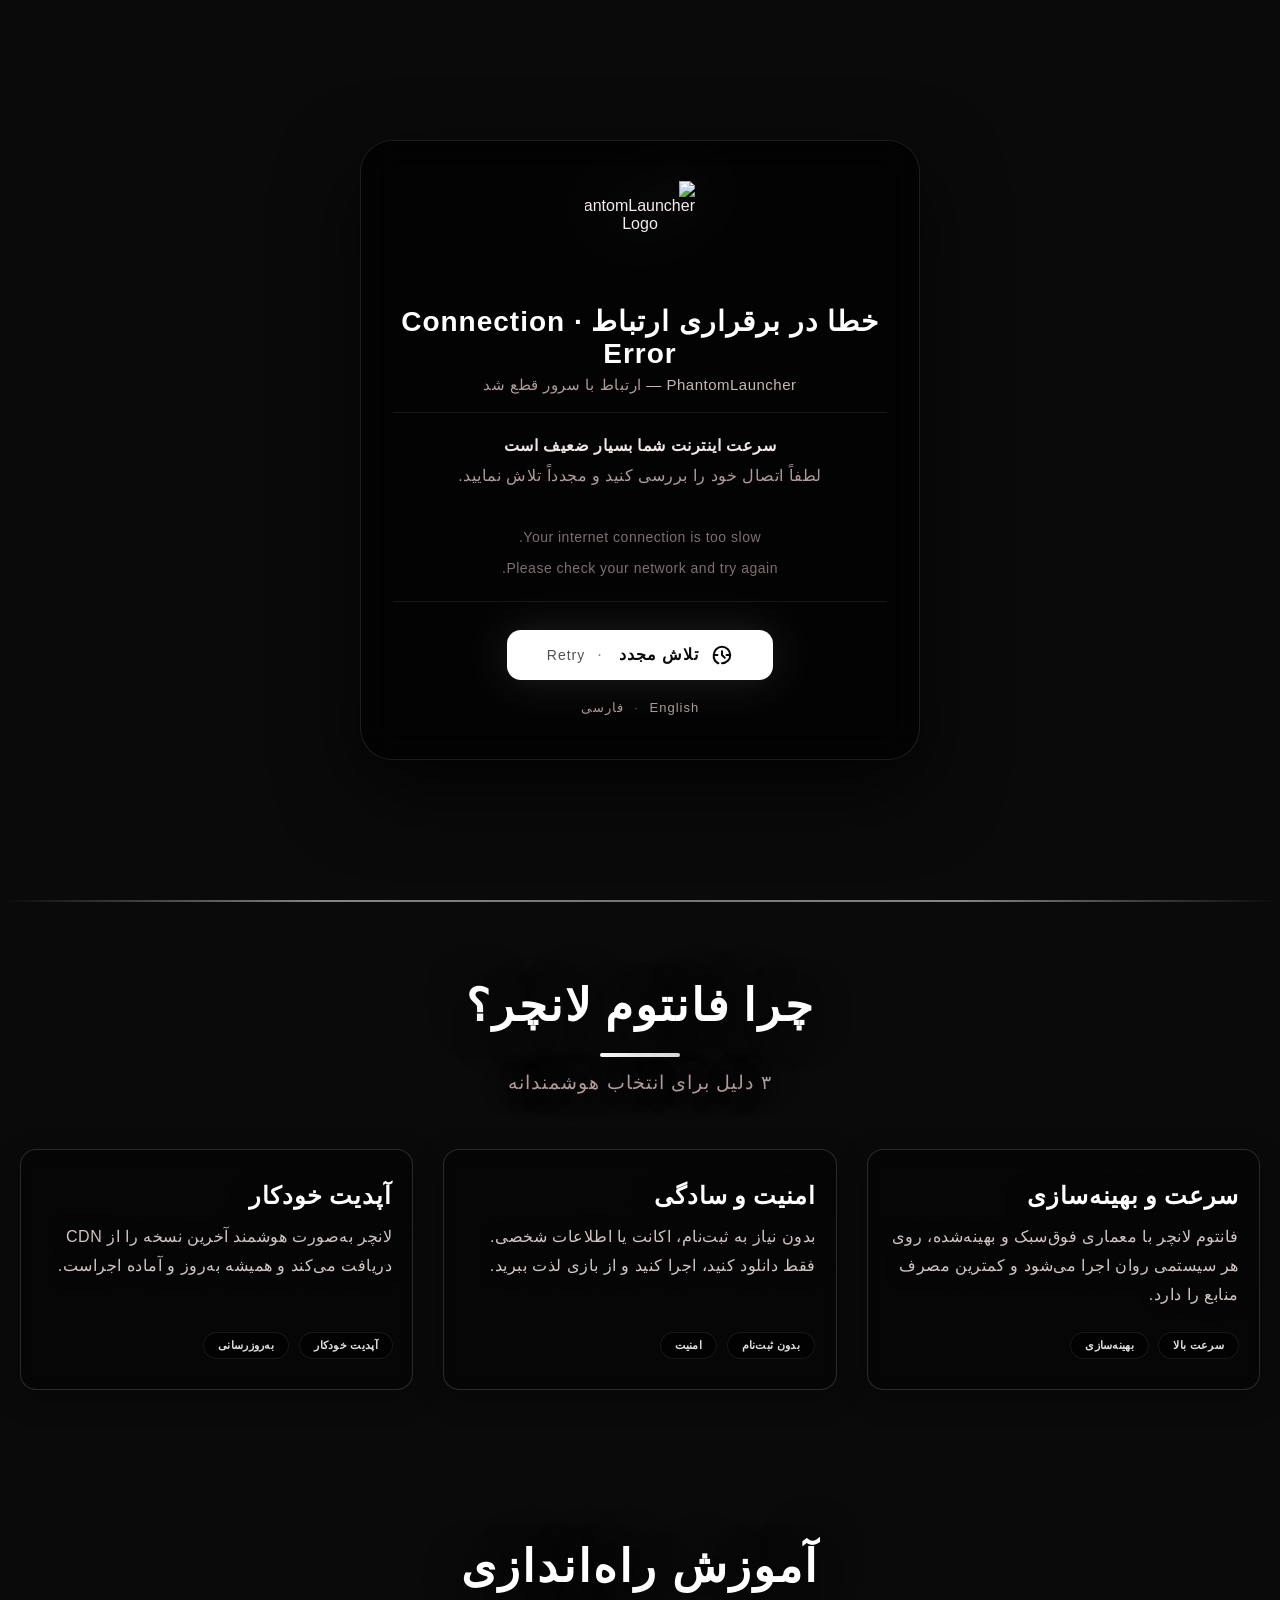
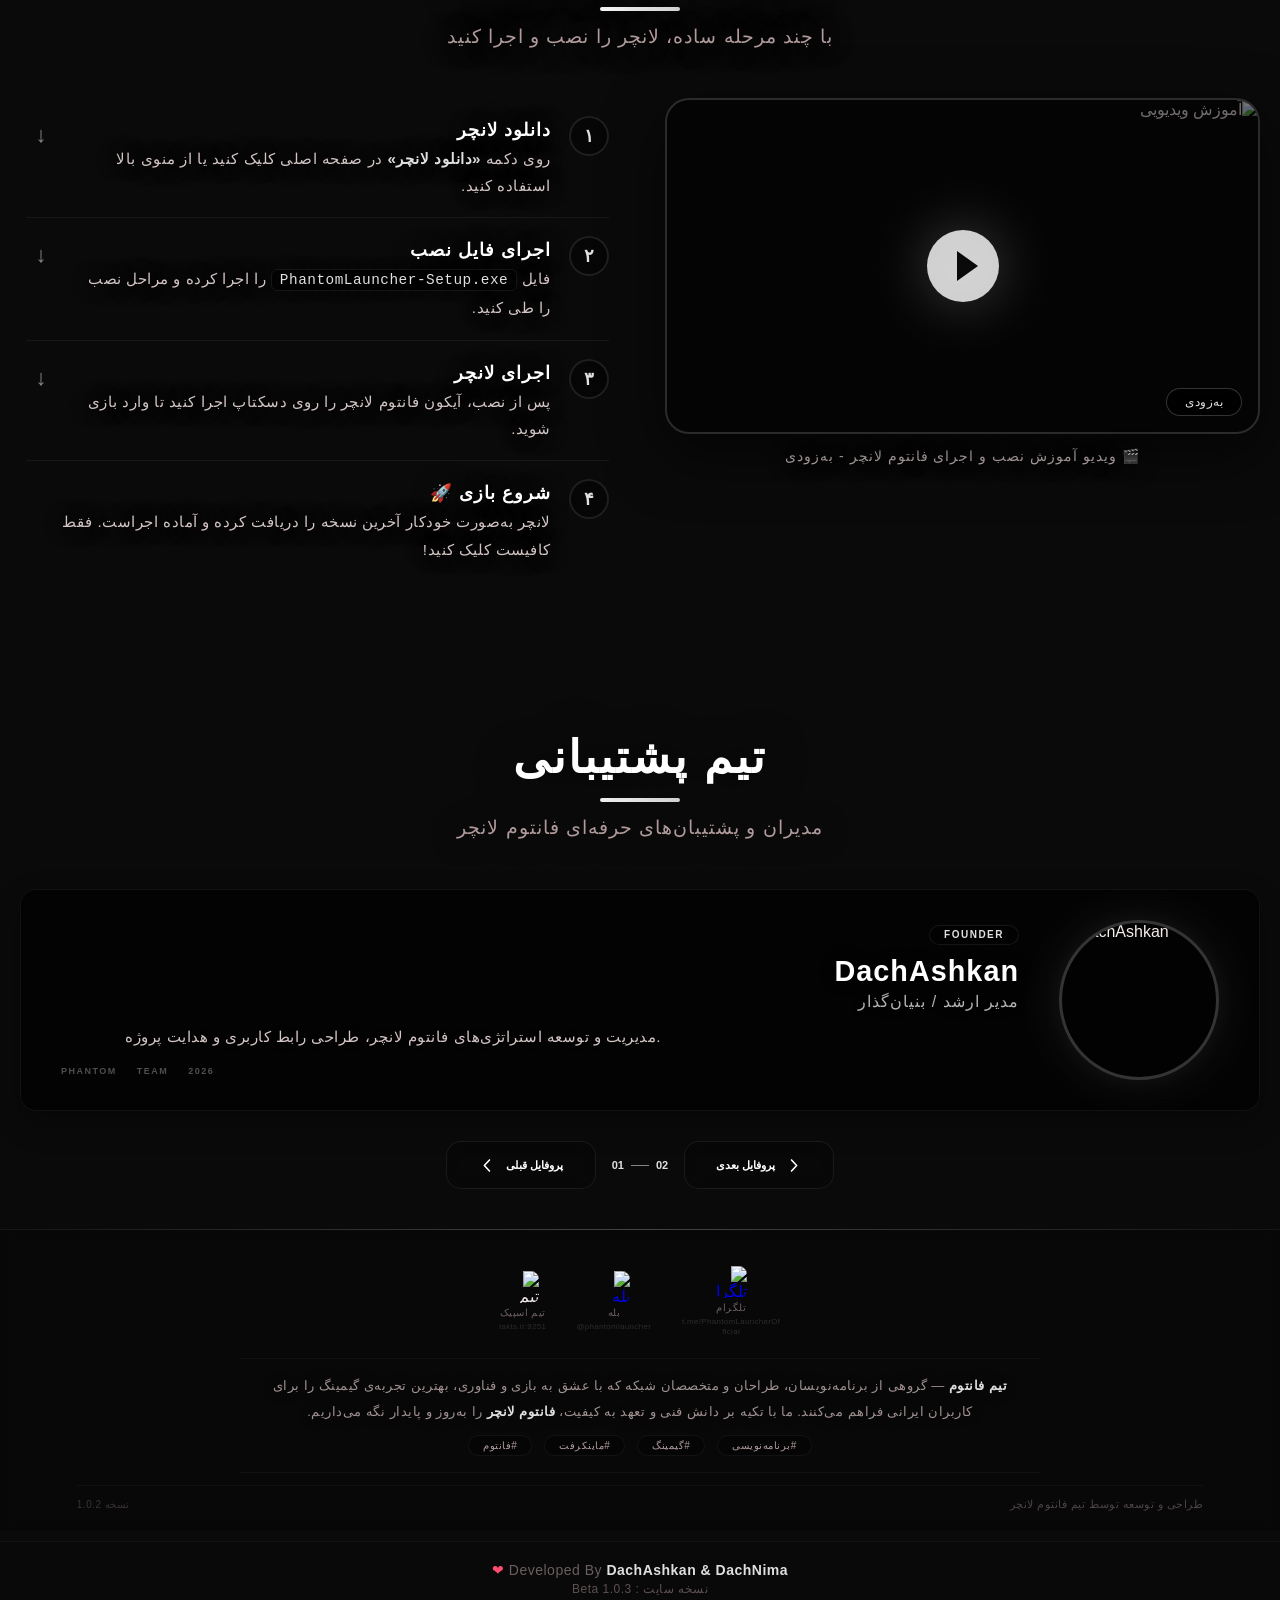
==== commit 169b2f43: "Update index.html" ====
--- a/index.html
+++ b/index.html
@@ -3,333 +3,2742 @@
 <head>
     <meta charset="UTF-8" />
     <meta name="viewport" content="width=device-width, initial-scale=1.0" />
-    <title>بروزرسانی سایت | فانتوم</title>
+    <title>PhantomLauncher | بهترین لانچر ماینکرفت</title>
     
-    <!-- فاوآیکون (آیکون تب) -->
-    <link rel="icon" type="image/png" href="https://uploadkon.ir/uploads/f34827_26phantom-big.png" />
-    <link rel="shortcut icon" href="https://uploadkon.ir/uploads/f34827_26phantom-big.png" type="image/png" />
-    
-    <!-- Font Awesome -->
-    <link rel="stylesheet" href="https://cdnjs.cloudflare.com/ajax/libs/font-awesome/6.0.0-beta3/css/all.min.css" />
-    
-    <!-- کد گوفتینو (چت) -->
-    <script type="text/javascript">
-        !function(){var i="Rj5AHD",d=document,g=d.createElement("script"),s="https://www.goftino.com/widget/"+i,l=localStorage.getItem("goftino_"+i);g.type="text/javascript",g.async=!0,g.src=l?s+"?o="+l:s;d.getElementsByTagName("head")[0].appendChild(g);}();
-    </script>
+    <!-- Favicon -->
+    <link rel="icon" href="https://uploadkon.ir/uploads/af8927_26phantom-big.png" type="image/png" sizes="64x64" />
+    <link rel="shortcut icon" href="https://uploadkon.ir/uploads/af8927_26phantom-big.png" type="image/png" sizes="64x64" />
+    <link rel="apple-touch-icon" href="https://uploadkon.ir/uploads/af8927_26phantom-big.png" />
+
+    <!-- فونت Vazirmatn از CDN -->
+    <link href="https://cdn.jsdelivr.net/gh/rastikerdar/vazirmatn@v33.003/Vazirmatn-font-face.css" rel="stylesheet" />
+    <!-- فونت خفن برای تیترها (Poppins) -->
+    <link href="https://fonts.googleapis.com/css2?family=Poppins:wght@700;900&display=swap" rel="stylesheet">
 
     <style>
-        /* ---------- ریست و پایه ---------- */
-        * {
-            margin: 0;
-            padding: 0;
-            box-sizing: border-box;
-        }
+        /* =========================================
+           ROOT & RESET
+        ========================================= */
+        :root {
+            --main: #ffffff;
+            --main-light: #e0e0e0;
+            --main-glow: rgba(255, 255, 255, 0.3);
+            --main-dark: #cccccc;
+            --bg: #0a0a0a;
+            --text: #f5ecec;
+            --muted: #b09a9b;
+            --navbar-bg: rgba(0, 0, 0, .7);
+            --modal-bg: rgba(0, 0, 0, 0.85);
+            --modal-content-bg: rgba(0, 0, 0, 0.9);
+            --card-bg: rgba(255, 255, 255, 0.04);
+            --border-color: rgba(255, 255, 255, 0.08);
+            --footer-border: rgba(255, 255, 255, 0.06);
+            --shop-glow: rgba(255, 255, 255, 0.6);
+            --faq-bg: rgba(255, 255, 255, 0.03);
+            --faq-border: rgba(255, 255, 255, 0.06);
+        }
+        * { box-sizing: border-box; margin: 0; padding: 0; }
+        html { scroll-behavior: smooth; }
 
         body {
             min-height: 100vh;
-            display: flex;
+            overflow-x: hidden;
+            background-color: #0a0a0a;
+            color: var(--text);
+            font-family: "Vazirmatn", "Vazirmatn FD", sans-serif;
+            position: relative;
+            transition: background-color 0.5s ease, color 0.5s ease;
+        }
+
+        /* =========================================
+           OVERLAY خطا (پوشش کامل صفحه)
+        ========================================= */
+        .error-overlay {
+            position: fixed;
+            inset: 0;
+            z-index: 9999;
+            background: #0a0a0a;
+            display: none;
+            align-items: center;
             justify-content: center;
-            align-items: center;
-            font-family: 'Vazir', 'Tahoma', 'Segoe UI', sans-serif;
+            padding: 20px;
+            backdrop-filter: blur(6px);
+            -webkit-backdrop-filter: blur(6px);
+            animation: errorFadeIn 0.5s ease;
+        }
+        .error-overlay.active { display: flex; }
+        @keyframes errorFadeIn {
+            from { opacity: 0; transform: scale(0.95); }
+            to { opacity: 1; transform: scale(1); }
+        }
+        .error-card {
+            max-width: 560px;
+            width: 100%;
+            background: rgba(0, 0, 0, 0.7);
+            backdrop-filter: blur(16px);
+            -webkit-backdrop-filter: blur(16px);
+            border: 1px solid rgba(255, 255, 255, 0.1);
+            border-radius: 32px;
+            padding: 40px 32px 44px;
+            box-shadow: 0 30px 80px rgba(0, 0, 0, 0.7);
+            text-align: center;
+            animation: cardIn 0.6s cubic-bezier(0.2, 0.8, 0.2, 1) both;
+        }
+        @keyframes cardIn {
+            from { opacity: 0; transform: translateY(30px) scale(0.96); }
+            to { opacity: 1; transform: translateY(0) scale(1); }
+        }
+        .error-logo {
+            width: 110px;
+            height: 110px;
+            object-fit: contain;
+            margin: 0 auto 14px;
+            display: block;
+            filter: drop-shadow(0 0 30px rgba(255, 255, 255, 0.15));
+            transition: transform 0.5s ease;
+        }
+        .error-logo:hover { transform: scale(1.05); }
+        .error-title {
+            font-size: 28px;
+            font-weight: 800;
+            color: #ffffff;
+            letter-spacing: 1px;
+            margin-bottom: 6px;
+        }
+        .error-title span { color: #ffffff; text-shadow: 0 0 40px rgba(255, 255, 255, 0.2); }
+        .error-sub {
+            color: #c9b5b6;
+            font-size: 15px;
+            font-weight: 400;
+            margin-bottom: 8px;
+            letter-spacing: 0.5px;
+        }
+        .error-message {
+            color: #b09a9b;
+            font-size: 16px;
+            line-height: 1.9;
+            margin: 18px 0 28px;
+            padding: 18px 0;
+            border-top: 1px solid rgba(255, 255, 255, 0.08);
+            border-bottom: 1px solid rgba(255, 255, 255, 0.08);
+            font-weight: 400;
+            letter-spacing: 0.5px;
+        }
+        .error-message strong { color: #f0e6e6; font-weight: 600; }
+        .retry-btn {
+            display: inline-flex;
+            align-items: center;
+            justify-content: center;
+            gap: 12px;
+            background: #ffffff;
+            color: #0a0a0a;
+            border: none;
+            padding: 14px 40px;
+            border-radius: 14px;
+            font-family: "Vazirmatn", "Vazirmatn FD", sans-serif;
+            font-size: 16px;
+            font-weight: 700;
+            cursor: pointer;
+            transition: all 0.25s ease;
+            box-shadow: 0 0 40px rgba(255, 255, 255, 0.12);
+            letter-spacing: 1px;
+            min-width: 200px;
+            position: relative;
+            overflow: hidden;
+        }
+        .retry-btn::before {
+            content: "";
+            position: absolute;
+            top: 0;
+            left: -120%;
+            width: 70%;
+            height: 100%;
+            background: linear-gradient(90deg, transparent, rgba(255, 255, 255, 0.2), transparent);
+            transform: skewX(-20deg);
+            transition: 0.65s ease;
+        }
+        .retry-btn:hover { transform: translateY(-3px); background: #f5f0f0; box-shadow: 0 12px 45px rgba(255, 255, 255, 0.25); }
+        .retry-btn:hover::before { left: 150%; }
+        .retry-btn:active { transform: scale(0.95); }
+        .retry-btn svg { width: 22px; height: 22px; fill: none; stroke: #0a0a0a; stroke-width: 2.2; stroke-linecap: round; stroke-linejoin: round; transition: transform 0.6s ease; }
+        .retry-btn:hover svg { transform: rotate(180deg); }
+        .lang-hint {
+            margin-top: 20px;
+            color: #6a5e5f;
+            font-size: 13px;
+            font-weight: 300;
+            letter-spacing: 1px;
+            direction: ltr;
+        }
+        .lang-hint span { display: inline-block; margin: 0 6px; color: #b09a9b; }
+
+        /* =========================================
+           NAVBAR — شفاف با z-index بالا
+        ========================================= */
+        .navbar {
+            position: fixed;
+            top: 0;
+            left: 0;
+            right: 0;
+            z-index: 9999;
+            height: 76px;
+            display: flex;
+            align-items: center;
+            justify-content: center;
+            padding: 0 6%;
+            background: transparent;
+            backdrop-filter: none;
+            -webkit-backdrop-filter: none;
+            border-bottom: none;
+            gap: 8px;
+        }
+        .navbar::after, .navbar::before { display: none; }
+        .navbar-brand { display: none; }
+        .nav-left, .nav-right { display: flex; gap: 8px; align-items: center; flex: 0 0 auto; }
+        .nav-center { display: flex; justify-content: center; flex: 0 0 auto; margin: 0 6px; }
+        .nav-btn {
+            color: rgba(255, 255, 255, 0.7);
+            text-decoration: none;
+            font-size: 13px;
+            font-family: "Vazirmatn", "Vazirmatn FD", sans-serif;
+            font-weight: 500;
+            transition: .3s ease;
+            padding: 7px 14px;
+            border-radius: 8px;
+            cursor: pointer;
+            background: transparent;
+            border: none;
+            white-space: nowrap;
+            letter-spacing: 0.5px;
+        }
+        .nav-btn:hover {
+            color: #ffffff;
+            background: rgba(255, 255, 255, 0.15);
+            box-shadow: 0 0 25px rgba(255, 255, 255, .1);
+        }
+        .btn-home {
+            padding: 7px 22px;
+            border-radius: 8px;
+            background: rgba(255, 255, 255, 0.15);
+            border: 1px solid rgba(255, 255, 255, 0.2);
+            color: #ffffff;
+            font-family: "Vazirmatn", "Vazirmatn FD", sans-serif;
+            font-size: 13px;
+            font-weight: 700;
+            text-decoration: none;
+            transition: .3s ease;
+            cursor: pointer;
+            white-space: nowrap;
+            letter-spacing: 0.5px;
+        }
+        .btn-home:hover {
+            background: rgba(255, 255, 255, 0.25);
+            box-shadow: 0 0 35px rgba(255, 255, 255, .15);
+            transform: translateY(-1px);
+        }
+
+        /* =========================================
+           HERO
+        ========================================= */
+        .hero {
+            min-height: 100vh;
+            display: flex;
+            align-items: center;
+            justify-content: center;
+            padding: 100px 20px 80px;
+            position: relative;
+            z-index: 1;
             background-color: #0a0a0a;
+            overflow: hidden;
+        }
+        #heroVideo {
+            position: absolute;
+            top: 50%;
+            left: 50%;
+            min-width: 100%;
+            min-height: 100%;
+            width: auto;
+            height: auto;
+            transform: translate(-50%, -50%);
+            object-fit: cover;
+            z-index: -2;
+        }
+        .hero::before {
+            content: '';
+            position: absolute;
+            inset: 0;
+            background: rgba(0, 0, 0, 0.6);
+            z-index: -1;
+        }
+        .hero-wrapper {
+            display: flex;
+            align-items: center;
+            justify-content: center;
+            max-width: 1500px;
+            width: 100%;
+            flex-wrap: wrap;
+            direction: rtl;
+            text-align: center;
+        }
+        .hero-content {
+            flex: 1 1 100%;
+            max-width: 800px;
+            padding: 20px;
+            animation: heroIn .9s ease both;
+        }
+        @keyframes heroIn {
+            from { opacity: 0; transform: translateY(25px); }
+            to { opacity: 1; transform: translateY(0); }
+        }
+        .hero-logo {
+            display: block;
+            margin: 0 auto 12px;
+            width: 120px;
+            height: 120px;
+            object-fit: contain;
+            transition: transform 0.5s ease;
+        }
+        .hero-logo:hover { transform: scale(1.06); }
+        .hero-brand-name {
+            font-family: "Vazirmatn", "Vazirmatn FD", sans-serif;
+            font-size: clamp(30px, 4.5vw, 54px);
+            font-weight: 900;
+            color: var(--main);
+            letter-spacing: 2px;
+            margin-bottom: 8px;
+            text-shadow: 0 0 50px rgba(0, 0, 0, 0.5), 0 0 100px rgba(0, 0, 0, 0.3);
+        }
+        .hero-brand-name span { color: var(--main); text-shadow: 0 0 60px rgba(255, 255, 255, 0.3); }
+        .hero h1 {
+            font-size: clamp(28px, 4.5vw, 52px);
+            line-height: 1.2;
+            font-weight: 700;
+            letter-spacing: -1px;
+            margin-bottom: 12px;
+            font-family: "Vazirmatn", "Vazirmatn FD", sans-serif;
+            color: #f5ecec;
+            text-shadow: 0 0 30px rgba(0, 0, 0, 0.6);
+        }
+        .hero h1 span { color: var(--main); text-shadow: 0 0 45px rgba(255, 255, 255, .2); }
+        .sub-slogan {
+            color: #e0d6d6;
+            font-size: 15px;
+            margin-bottom: 30px;
+            font-family: "Vazirmatn", "Vazirmatn FD", sans-serif;
+            font-weight: 400;
+            letter-spacing: 1px;
+            text-shadow: 0 0 20px rgba(0, 0, 0, 0.8);
+        }
+        .hero-buttons {
+            display: flex;
+            justify-content: center;
+            align-items: center;
+            gap: 14px;
+            margin-top: 5px;
+            flex-wrap: wrap;
+        }
+        .hero-btn {
+            display: inline-flex;
+            align-items: center;
+            justify-content: center;
+            min-width: 180px;
+            padding: 12px 22px;
+            border-radius: 12px;
+            text-decoration: none;
+            font-family: "Vazirmatn", "Vazirmatn FD", sans-serif;
+            font-size: 13px;
+            font-weight: 600;
+            transition: .3s ease;
+            cursor: pointer;
+            border: none;
+            letter-spacing: 0.5px;
+        }
+        .hero-btn:active { transform: scale(0.94); }
+        .hero-btn.primary { background: #ffffff; color: #000000; }
+        .hero-btn.primary:hover { background: #f5f0f0; box-shadow: 0 8px 30px rgba(255, 255, 255, .15); }
+        .hero-btn.secondary { background: var(--main); color: #0a0a0a; box-shadow: 0 0 25px rgba(255, 255, 255, .15); }
+        .hero-btn.secondary:hover { background: var(--main-light); box-shadow: 0 8px 35px rgba(255, 255, 255, .25); }
+
+        /* =========================================
+           بخش چرا فانتوم لانچر
+        ========================================= */
+        .mega-reasons-section { padding: 70px 20px 90px; position: relative; z-index: 1; }
+        .mega-reasons-container { max-width: 1280px; margin: 0 auto; }
+        .mega-reasons-header { text-align: center; margin-bottom: 55px; }
+        .mega-reasons-header h2 {
+            font-size: 2.8rem;
+            font-weight: 700;
             color: #ffffff;
-            padding: 1.5rem;
-            margin: 0;
+            letter-spacing: 2px;
+            font-family: "Poppins", "Vazirmatn", "Vazirmatn FD", sans-serif;
+            text-shadow: 0 0 40px rgba(0,0,0,0.8);
+        }
+        .mega-reasons-header h2 span { color: var(--main); }
+        .mega-reasons-header h2::after {
+            content: '';
+            display: block;
+            width: 80px;
+            height: 4px;
+            background: linear-gradient(90deg, var(--main), var(--main-light));
+            margin: 14px auto 0;
+            border-radius: 4px;
+        }
+        .mega-reasons-header p {
+            font-size: 1.2rem;
+            color: var(--muted);
+            margin-top: 14px;
+            font-family: "Vazirmatn", "Vazirmatn FD", sans-serif;
+            font-weight: 400;
+            letter-spacing: 1px;
+            text-shadow: 0 0 30px rgba(0,0,0,0.7);
+        }
+        .mega-reasons-grid {
+            display: grid;
+            grid-template-columns: repeat(3, 1fr);
+            gap: 30px;
+        }
+        .reason-card {
+            background: rgba(0, 0, 0, 0.4);
+            border: 1px solid rgba(255, 255, 255, 0.15);
+            border-radius: 16px;
+            padding: 30px 20px;
+            box-shadow: 0 8px 30px rgba(0, 0, 0, 0.3);
+            transition: transform 0.25s ease, border-color 0.3s ease, box-shadow 0.3s ease;
+            display: flex;
+            flex-direction: column;
+            backdrop-filter: blur(8px);
+            -webkit-backdrop-filter: blur(8px);
+        }
+        .reason-card:hover {
+            transform: translateY(-8px);
+            border-color: rgba(255, 255, 255, 0.4);
+            box-shadow: 0 12px 40px rgba(0, 0, 0, 0.5);
+        }
+        .reason-card h3 {
+            font-size: 1.5rem;
+            font-weight: 700;
+            color: #ffffff;
+            margin: 0 0 12px;
+            line-height: 1.3;
+            font-family: "Poppins", "Vazirmatn", "Vazirmatn FD", sans-serif;
+            letter-spacing: 1px;
+            text-shadow: 0 0 30px rgba(0,0,0,0.9);
+        }
+        .reason-card h3 span { color: var(--main); }
+        .reason-card p {
+            font-size: 1rem;
+            line-height: 1.8;
+            color: #d4c5c5;
+            margin-bottom: 18px;
+            flex: 1;
+            font-family: "Vazirmatn", "Vazirmatn FD", sans-serif;
+            font-weight: 400;
+            letter-spacing: 0.5px;
+            text-shadow: 0 0 25px rgba(0,0,0,0.8);
+        }
+        .card-tags {
+            display: flex;
+            flex-wrap: wrap;
+            gap: 10px;
+            margin-top: 4px;
+        }
+        .card-tags span {
+            background: rgba(0, 0, 0, 0.4);
+            color: var(--main-light);
+            font-size: 0.7rem;
+            font-weight: 600;
+            padding: 6px 14px;
+            border-radius: 40px;
+            letter-spacing: 0.3px;
+            border: 1px solid rgba(255, 255, 255, 0.08);
+            text-transform: uppercase;
+            font-family: "Vazirmatn", "Vazirmatn FD", sans-serif;
+            backdrop-filter: blur(4px);
+        }
+
+        /* =========================================
+           سایر بخش‌ها
+        ========================================= */
+        .section-divider {
+            width: 100%;
+            height: 2px;
+            background: linear-gradient(90deg, transparent, var(--main), var(--main-light), var(--main), transparent);
+            opacity: 0.5;
             position: relative;
-        }
-
-        /* ---------- ویدئوی پس‌زمینه ---------- */
+            z-index: 2;
+        }
+        .dark-full-section { background-color: #0a0a0a; position: relative; z-index: 1; }
+        .scroll-section {
+            opacity: 0;
+            transform: translateY(60px);
+            transition: opacity 1s cubic-bezier(0.25, 0.46, 0.45, 0.94), transform 1s cubic-bezier(0.25, 0.46, 0.45, 0.94);
+        }
+        .scroll-section.visible { opacity: 1; transform: translateY(0); }
+        .scroll-section .reason-card, .scroll-section .step-item {
+            opacity: 0;
+            transform: translateY(40px);
+            transition: opacity 0.8s ease, transform 0.8s ease;
+        }
+        .scroll-section.visible .reason-card, .scroll-section.visible .step-item {
+            opacity: 1;
+            transform: translateY(0);
+        }
+        .scroll-section.visible .reason-card:nth-child(1) { transition-delay: 0.1s; }
+        .scroll-section.visible .reason-card:nth-child(2) { transition-delay: 0.2s; }
+        .scroll-section.visible .reason-card:nth-child(3) { transition-delay: 0.3s; }
+        .scroll-section.visible .step-item:nth-child(1) { transition-delay: 0.1s; }
+        .scroll-section.visible .step-item:nth-child(2) { transition-delay: 0.2s; }
+        .scroll-section.visible .step-item:nth-child(3) { transition-delay: 0.3s; }
+        .scroll-section.visible .step-item:nth-child(4) { transition-delay: 0.4s; }
+
+        /* بخش آموزش */
+        .tutorial-section { padding: 60px 20px 90px; position: relative; z-index: 1; }
+        .tutorial-container { max-width: 1280px; margin: 0 auto; }
+        .tutorial-header { text-align: center; margin-bottom: 50px; }
+        .tutorial-header h2 {
+            font-size: 2.8rem;
+            font-weight: 700;
+            color: #ffffff;
+            font-family: "Vazirmatn", "Vazirmatn FD", sans-serif;
+            letter-spacing: 2px;
+            text-shadow: 0 0 40px rgba(0,0,0,0.8);
+        }
+        .tutorial-header h2 span { color: var(--main); }
+        .tutorial-header h2::after {
+            content: '';
+            display: block;
+            width: 80px;
+            height: 4px;
+            background: linear-gradient(90deg, var(--main), var(--main-light));
+            margin: 14px auto 0;
+            border-radius: 4px;
+        }
+        .tutorial-header p {
+            font-size: 1.2rem;
+            color: var(--muted);
+            margin-top: 14px;
+            font-family: "Vazirmatn", "Vazirmatn FD", sans-serif;
+            font-weight: 400;
+            letter-spacing: 1px;
+            text-shadow: 0 0 30px rgba(0,0,0,0.7);
+        }
+        .tutorial-grid {
+            display: grid;
+            grid-template-columns: 1fr 1fr;
+            gap: 50px;
+            align-items: start;
+        }
+        .tutorial-video-box { display: flex; flex-direction: column; align-items: center; }
+        .video-wrapper {
+            width: 100%;
+            position: relative;
+            border-radius: 24px;
+            overflow: hidden;
+            border: 2px solid rgba(255, 255, 255, 0.15);
+            box-shadow: 0 20px 60px rgba(0, 0, 0, 0.6);
+            transition: border-color 0.3s ease;
+            background: rgba(0,0,0,0.4);
+        }
+        .video-wrapper:hover { border-color: var(--main); }
+        .video-placeholder {
+            position: relative;
+            width: 100%;
+            padding-bottom: 56.25%;
+            background: rgba(0,0,0,0.3);
+            cursor: pointer;
+            overflow: hidden;
+        }
+        .video-thumb {
+            position: absolute;
+            top: 0;
+            left: 0;
+            width: 100%;
+            height: 100%;
+            object-fit: cover;
+            opacity: 0.45;
+            transition: transform 0.5s ease;
+        }
+        .video-placeholder:hover .video-thumb { transform: scale(1.05); }
+        .play-button {
+            position: absolute;
+            top: 50%;
+            left: 50%;
+            transform: translate(-50%, -50%);
+            z-index: 2;
+            transition: transform 0.3s ease;
+            filter: drop-shadow(0 0 30px rgba(255, 255, 255, 0.3));
+        }
+        .play-button svg { display: block; width: 72px; height: 72px; }
+        .video-placeholder:hover .play-button { transform: translate(-50%, -50%) scale(1.08); }
+        .video-badge {
+            position: absolute;
+            bottom: 16px;
+            right: 16px;
+            z-index: 3;
+            background: rgba(0, 0, 0, 0.75);
+            backdrop-filter: blur(10px);
+            padding: 6px 18px;
+            border-radius: 30px;
+            font-family: "Vazirmatn", "Vazirmatn FD", sans-serif;
+            font-size: 12px;
+            color: var(--main-light);
+            border: 1px solid rgba(255, 255, 255, 0.2);
+            letter-spacing: 0.5px;
+        }
+        .video-caption {
+            color: #d4c5c5;
+            font-size: 14px;
+            margin-top: 14px;
+            font-family: "Vazirmatn", "Vazirmatn FD", sans-serif;
+            text-align: center;
+            letter-spacing: 1px;
+            text-shadow: 0 0 20px rgba(0,0,0,0.7);
+        }
+        .tutorial-steps {
+            display: flex;
+            flex-direction: column;
+            gap: 0;
+            padding: 0 6px;
+        }
+        .step-item {
+            display: flex;
+            align-items: flex-start;
+            gap: 18px;
+            padding: 18px 0;
+            position: relative;
+        }
+        .step-item:not(.last-step) { border-bottom: 1px solid rgba(255, 255, 255, 0.06); }
+        .step-number {
+            flex-shrink: 0;
+            width: 40px;
+            height: 40px;
+            display: flex;
+            align-items: center;
+            justify-content: center;
+            border-radius: 50%;
+            background: rgba(0, 0, 0, 0.4);
+            border: 2px solid rgba(255, 255, 255, 0.1);
+            color: var(--main-light);
+            font-family: "Vazirmatn", "Vazirmatn FD", sans-serif;
+            font-size: 18px;
+            font-weight: 700;
+            transition: all 0.3s ease;
+            backdrop-filter: blur(4px);
+        }
+        .step-item:hover .step-number {
+            background: rgba(255, 255, 255, 0.15);
+            border-color: var(--main);
+            color: #ffffff;
+            box-shadow: 0 0 25px rgba(255, 255, 255, 0.2);
+        }
+        .step-content { flex: 1; padding-top: 4px; }
+        .step-content h4 {
+            font-family: "Vazirmatn", "Vazirmatn FD", sans-serif;
+            font-size: 1.1rem;
+            font-weight: 700;
+            color: #ffffff;
+            margin-bottom: 4px;
+            letter-spacing: 1px;
+            text-shadow: 0 0 20px rgba(0,0,0,0.7);
+        }
+        .step-content p {
+            color: #d4c5c5;
+            font-family: "Vazirmatn", "Vazirmatn FD", sans-serif;
+            font-size: 0.95rem;
+            line-height: 1.8;
+            letter-spacing: 0.5px;
+            text-shadow: 0 0 20px rgba(0,0,0,0.5);
+        }
+        .step-content p strong { color: var(--main-light); font-family: "Vazirmatn", "Vazirmatn FD", sans-serif; font-weight: 600; }
+        .step-content code {
+            background: rgba(0, 0, 0, 0.4);
+            padding: 2px 8px;
+            border-radius: 6px;
+            font-family: monospace;
+            font-size: 0.9rem;
+            color: var(--main-light);
+            border: 1px solid rgba(255, 255, 255, 0.08);
+        }
+        .step-arrow {
+            flex-shrink: 0;
+            width: 30px;
+            text-align: center;
+            color: var(--main);
+            font-size: 22px;
+            font-weight: 700;
+            opacity: 0.5;
+            animation: arrowBounce 1.8s ease-in-out infinite;
+            padding-top: 6px;
+        }
+        .step-item.last-step .step-arrow { display: none; }
+        @keyframes arrowBounce {
+            0%, 100% { transform: translateY(0); opacity: 0.4; }
+            50% { transform: translateY(6px); opacity: 0.9; }
+        }
+
+        /* =========================================
+           مودال‌ها - با پس‌زمینه مات
+        ========================================= */
+        .modal-overlay {
+            display: none;
+            position: fixed;
+            top: 0;
+            left: 0;
+            right: 0;
+            bottom: 0;
+            background: rgba(0, 0, 0, 0.92);
+            backdrop-filter: blur(16px);
+            -webkit-backdrop-filter: blur(16px);
+            z-index: 1000;
+            align-items: center;
+            justify-content: center;
+            padding: 20px;
+            animation: modalFade .3s ease;
+        }
+        .modal-overlay.active { display: flex; }
+        @keyframes modalFade {
+            from { opacity: 0; transform: scale(0.95); }
+            to { opacity: 1; transform: scale(1); }
+        }
+        .modal-content {
+            background: transparent;
+            border: none;
+            border-radius: 0;
+            max-width: 900px;
+            width: 100%;
+            max-height: 90vh;
+            overflow-y: auto;
+            padding: 20px;
+            position: relative;
+            box-shadow: none;
+        }
+        .modal-content::-webkit-scrollbar { width: 4px; }
+        .modal-content::-webkit-scrollbar-track { background: transparent; }
+        .modal-content::-webkit-scrollbar-thumb { background: var(--main); border-radius: 10px; }
+
+        /* =========================================
+           مودال فروشگاه - با بک‌گراند تصویری
+        ========================================= */
+        .shop-modal .modal-overlay {
+            background: rgba(0, 0, 0, 0.85);
+            backdrop-filter: blur(8px);
+            -webkit-backdrop-filter: blur(8px);
+            position: relative;
+        }
+        
+        /* بک‌گراند تصویری فروشگاه */
+        .shop-bg-image {
+            position: fixed;
+            top: 0;
+            left: 0;
+            width: 100%;
+            height: 100%;
+            object-fit: cover;
+            z-index: 0;
+            opacity: 0.3;
+            pointer-events: none;
+        }
+        
+        .shop-modal .modal-content {
+            max-width: 100%;
+            width: 100%;
+            height: 100vh;
+            max-height: 100vh;
+            border-radius: 0;
+            border: none;
+            background: transparent;
+            padding: 30px 6% 40px;
+            display: flex;
+            flex-direction: column;
+            align-items: center;
+            justify-content: flex-start;
+            box-shadow: none;
+            overflow-y: auto;
+            position: relative;
+            z-index: 1;
+        }
+        .shop-modal .modal-content::-webkit-scrollbar { width: 4px; }
+        .shop-modal .modal-content::-webkit-scrollbar-track { background: transparent; }
+        .shop-modal .modal-content::-webkit-scrollbar-thumb { background: var(--main); border-radius: 10px; }
+        .shop-modal .btn-back-home {
+            position: fixed;
+            top: 24px;
+            right: 24px;
+            z-index: 110;
+            display: inline-flex;
+            align-items: center;
+            justify-content: center;
+            gap: 8px;
+            padding: 10px 28px;
+            border-radius: 12px;
+            background: rgba(0, 0, 0, 0.6);
+            backdrop-filter: blur(12px);
+            border: 1px solid rgba(255, 255, 255, 0.15);
+            color: #ffffff;
+            font-family: "Vazirmatn", "Vazirmatn FD", sans-serif;
+            font-size: 13px;
+            font-weight: 600;
+            text-decoration: none;
+            cursor: pointer;
+            transition: all 0.3s ease;
+            box-shadow: 0 4px 30px rgba(0, 0, 0, 0.4);
+            letter-spacing: 1px;
+        }
+        .shop-modal .btn-back-home:hover {
+            transform: translateY(-2px) scale(1.02);
+            background: rgba(255, 255, 255, 0.18);
+            box-shadow: 0 8px 45px rgba(255, 255, 255, 0.15);
+            border-color: rgba(255, 255, 255, 0.3);
+        }
+        .shop-modal .btn-back-home:active { transform: scale(0.95); }
+        .shop-modal .btn-back-home svg { width: 18px; height: 18px; fill: none; stroke: #ffffff; stroke-width: 2; }
+        
+        .shop-in-modal {
+            width: 100%;
+            max-width: 1200px;
+            display: flex;
+            flex-direction: column;
+            align-items: center;
+            margin: 0 auto;
+            padding-top: 60px;
+        }
+
+        /* =========================================
+           فروشگاه جدید - استایل‌های اضافی
+        ========================================= */
+        .brand-section {
+            padding-top: 10px;
+            padding-bottom: 25px;
+            display: flex;
+            flex-direction: column;
+            align-items: center;
+            text-align: center;
+            width: 100%;
+        }
+        .brand-logo {
+            width: 80px;
+            height: 80px;
+            object-fit: contain;
+            margin-bottom: 14px;
+            filter: drop-shadow(0 0 25px rgba(255,255,255,.08));
+            transition: .3s ease;
+        }
+        .brand-logo:hover {
+            transform: translateY(-4px) scale(1.03);
+            filter: drop-shadow(0 0 35px rgba(255,255,255,.15));
+        }
+        .brand-title {
+            font-size: clamp(28px, 4vw, 42px);
+            font-weight: 1000;
+            letter-spacing: -1px;
+            background: linear-gradient(180deg, #fff 10%, #ddd 55%, #777 100%);
+            -webkit-background-clip: text;
+            background-clip: text;
+            color: transparent;
+        }
+        .brand-title span { color: #777; }
+        .brand-subtitle {
+            margin-top: 6px;
+            color: #999;
+            font-size: 12px;
+            font-weight: 700;
+        }
+
+        .store-header {
+            display: flex;
+            align-items: center;
+            justify-content: space-between;
+            gap: 20px;
+            padding-bottom: 20px;
+            flex-wrap: wrap;
+            width: 100%;
+        }
+        .store-title {
+            display: flex;
+            align-items: center;
+            gap: 12px;
+        }
+        .store-title-line {
+            width: 30px;
+            height: 3px;
+            background: #fff;
+            border-radius: 20px;
+            box-shadow: 0 0 14px rgba(255,255,255,.25);
+        }
+        .store-title h2 {
+            font-size: 20px;
+            font-weight: 1000;
+            color: #fff;
+        }
+
+        .search-box {
+            position: relative;
+            width: 240px;
+        }
+        .search-box input {
+            width: 100%;
+            height: 40px;
+            padding: 0 40px 0 14px;
+            outline: none;
+            color: #fff;
+            background: rgba(0, 0, 0, 0.5);
+            border: 1px solid rgba(255,255,255,.09);
+            border-radius: 10px;
+            transition: .25s ease;
+            font-size: 13px;
+            font-family: "Vazirmatn", "Vazirmatn FD", sans-serif;
+        }
+        .search-box input::placeholder { color: #888; }
+        .search-box input:focus {
+            background: rgba(0, 0, 0, 0.7);
+            border-color: rgba(255,255,255,.25);
+            box-shadow: 0 0 0 3px rgba(255,255,255,.025);
+        }
+        .search-icon {
+            position: absolute;
+            top: 50%;
+            right: 12px;
+            width: 16px;
+            height: 16px;
+            transform: translateY(-50%);
+            color: #888;
+            pointer-events: none;
+        }
+
+        .categories {
+            display: flex;
+            gap: 7px;
+            overflow-x: auto;
+            padding-bottom: 8px;
+            margin-bottom: 20px;
+            scrollbar-width: none;
+            width: 100%;
+        }
+        .categories::-webkit-scrollbar { display: none; }
+        .category {
+            flex: 0 0 auto;
+            padding: 8px 16px;
+            color: #aaa;
+            background: rgba(0, 0, 0, 0.4);
+            border: 1px solid rgba(255,255,255,.08);
+            border-radius: 8px;
+            font-size: 12px;
+            font-weight: 700;
+            transition: .25s ease;
+            cursor: pointer;
+            font-family: "Vazirmatn", "Vazirmatn FD", sans-serif;
+            backdrop-filter: blur(4px);
+        }
+        .category:hover {
+            color: #fff;
+            background: rgba(255,255,255,.06);
+            border-color: rgba(255,255,255,.18);
+            transform: translateY(-1px);
+        }
+        .category.active {
+            color: #000;
+            background: #fff;
+            border-color: #fff;
+            box-shadow: 0 5px 25px rgba(255,255,255,.08);
+        }
+
+        .empty-store {
+            position: relative;
+            min-height: 280px;
+            display: flex;
+            flex-direction: column;
+            align-items: center;
+            justify-content: center;
+            text-align: center;
+            padding: 30px;
+            overflow: hidden;
+            border: 1px solid rgba(255,255,255,.075);
+            border-radius: 18px;
+            background: rgba(0, 0, 0, 0.5);
+            backdrop-filter: blur(8px);
+            box-shadow: inset 0 1px 0 rgba(255,255,255,.025);
+            width: 100%;
+        }
+        .empty-store::before {
+            content: "";
+            position: absolute;
+            width: 250px;
+            height: 250px;
+            top: -180px;
+            right: -100px;
+            border-radius: 50%;
+            background: #fff;
+            opacity: .025;
+            filter: blur(55px);
+        }
+        .empty-store::after {
+            content: "";
+            position: absolute;
+            width: 220px;
+            height: 220px;
+            bottom: -180px;
+            left: -100px;
+            border-radius: 50%;
+            background: #fff;
+            opacity: .018;
+            filter: blur(55px);
+        }
+        .empty-icon {
+            width: 68px;
+            height: 68px;
+            display: grid;
+            place-items: center;
+            margin-bottom: 18px;
+            color: #aaa;
+            background: rgba(0,0,0,0.3);
+            border: 1px solid rgba(255,255,255,.1);
+            border-radius: 18px;
+            box-shadow: inset 0 0 35px rgba(255,255,255,.025);
+            animation: floating 3s ease-in-out infinite;
+        }
+        .empty-icon svg {
+            width: 30px;
+            height: 30px;
+            stroke-width: 1.4;
+        }
+        .empty-store h2 {
+            margin-bottom: 8px;
+            font-size: 19px;
+            font-weight: 1000;
+            color: #fff;
+        }
+        .empty-store p {
+            color: #aaa;
+            font-size: 12px;
+            line-height: 2;
+        }
+        .empty-label {
+            margin-top: 18px;
+            padding: 6px 14px;
+            color: #aaa;
+            background: rgba(0,0,0,0.3);
+            border: 1px solid rgba(255,255,255,.07);
+            border-radius: 999px;
+            font-size: 10px;
+        }
+
+        @keyframes floating {
+            0%, 100% { transform: translateY(0); }
+            50% { transform: translateY(-7px); }
+        }
+
+        /* =========================================
+           مودال درباره ما
+        ========================================= */
+        .about-fullscreen {
+            display: none;
+            position: fixed;
+            inset: 0;
+            z-index: 2000;
+            align-items: center;
+            justify-content: center;
+            padding: 30px;
+            animation: modalFade 0.4s ease;
+            background: rgba(0, 0, 0, 0.92);
+            backdrop-filter: blur(16px);
+            -webkit-backdrop-filter: blur(16px);
+        }
+        .about-fullscreen.active { display: flex; }
+        .about-fullscreen .about-card {
+            width: 100%;
+            max-width: 1100px;
+            background: transparent;
+            backdrop-filter: none;
+            -webkit-backdrop-filter: none;
+            border: none;
+            border-radius: 0;
+            padding: 20px;
+            box-shadow: none;
+            animation: modalIn 0.6s cubic-bezier(0.2, 0.8, 0.2, 1) both;
+            position: relative;
+            overflow: visible;
+            max-height: 90vh;
+            overflow-y: auto;
+            z-index: 1;
+        }
+        .about-fullscreen .about-card::-webkit-scrollbar { width: 4px; }
+        .about-fullscreen .about-card::-webkit-scrollbar-track { background: transparent; }
+        .about-fullscreen .about-card::-webkit-scrollbar-thumb { background: var(--main); border-radius: 10px; }
+        @keyframes modalIn {
+            from { opacity: 0; transform: translateY(30px) scale(0.96); }
+            to { opacity: 1; transform: translateY(0) scale(1); }
+        }
+
         .bg-video {
             position: fixed;
             top: 0;
             left: 0;
-            width: 100vw;
-            height: 100vh;
+            width: 100%;
+            height: 100%;
             object-fit: cover;
             z-index: 0;
+            opacity: 0.25;
             pointer-events: none;
-            opacity: 0.85;
-        }
-
-        .overlay {
+        }
+
+        .about-container {
+            position: relative;
+            z-index: 1;
+            display: flex;
+            flex-direction: column;
+            align-items: center;
+            width: 100%;
+        }
+        .about-container .team-logo {
+            width: 140px;
+            height: 140px;
+            border-radius: 50%;
+            object-fit: cover;
+            border: 4px solid rgba(255, 255, 255, 0.2);
+            box-shadow: 0 0 60px rgba(255, 255, 255, 0.1);
+            margin-bottom: 18px;
+            background: rgba(0,0,0,0.2);
+            transition: transform 0.4s ease, box-shadow 0.4s ease;
+        }
+        .about-container .team-logo:hover {
+            transform: scale(1.05);
+            box-shadow: 0 0 80px rgba(255, 255, 255, 0.2);
+        }
+        .about-container .about-title {
+            font-size: 3rem;
+            font-weight: 800;
+            letter-spacing: 2px;
+            margin-bottom: 8px;
+            text-align: center;
+            text-shadow: 0 0 40px rgba(0,0,0,0.8);
+            color: #fff;
+        }
+        .about-container .about-title span {
+            color: #ffffff;
+            text-shadow: 0 0 50px rgba(255, 255, 255, 0.2);
+        }
+        .about-container .about-sub {
+            color: #c9b5b6;
+            font-size: 1.1rem;
+            font-weight: 400;
+            margin-bottom: 28px;
+            letter-spacing: 1px;
+            text-align: center;
+            text-shadow: 0 0 30px rgba(0,0,0,0.7);
+        }
+        .about-container .about-text {
+            max-width: 780px;
+            color: #d4c5c5;
+            font-size: 1.05rem;
+            line-height: 2.2;
+            text-align: justify;
+            padding: 20px 10px;
+            margin-bottom: 38px;
+            border-top: 1px solid rgba(255, 255, 255, 0.06);
+            border-bottom: 1px solid rgba(255, 255, 255, 0.06);
+            text-shadow: 0 0 20px rgba(0,0,0,0.5);
+        }
+        .about-container .about-text strong {
+            color: #f0e6e6;
+            font-weight: 600;
+        }
+        .about-container .contact-grid {
+            display: grid;
+            grid-template-columns: repeat(4, 1fr);
+            gap: 18px 24px;
+            width: 100%;
+            max-width: 720px;
+            margin: 0 auto 12px;
+            padding: 20px 22px;
+            background: rgba(0, 0, 0, 0.2);
+            border-radius: 28px;
+            border: 1px solid rgba(255, 255, 255, 0.05);
+            backdrop-filter: blur(4px);
+        }
+        .about-container .contact-item {
+            display: flex;
+            flex-direction: column;
+            align-items: center;
+            gap: 6px;
+            color: #c9b5b6;
+            font-size: 0.95rem;
+            padding: 10px 6px;
+            border-radius: 16px;
+            transition: background 0.2s ease, transform 0.2s ease;
+            text-decoration: none;
+            cursor: default;
+        }
+        .about-container .contact-item:hover {
+            background: rgba(255, 255, 255, 0.05);
+            transform: translateY(-3px);
+        }
+        .about-container .contact-item .icon-box {
+            display: flex;
+            align-items: center;
+            justify-content: center;
+            width: 56px;
+            height: 56px;
+            border-radius: 14px;
+            background: rgba(0, 0, 0, 0.2);
+            border: 1px solid rgba(255, 255, 255, 0.08);
+            overflow: hidden;
+            transition: all 0.25s ease;
+        }
+        .about-container .contact-item .icon-box img {
+            width: 40px;
+            height: 40px;
+            object-fit: contain;
+            display: block;
+            filter: brightness(0.9);
+            transition: filter 0.3s ease;
+        }
+        .about-container .contact-item:hover .icon-box {
+            background: rgba(255, 255, 255, 0.08);
+            border-color: rgba(255, 255, 255, 0.2);
+            box-shadow: 0 0 30px rgba(255, 255, 255, 0.08);
+        }
+        .about-container .contact-item:hover .icon-box img {
+            filter: brightness(1.1);
+        }
+        .about-container .contact-item .label {
+            font-size: 0.8rem;
+            color: #806e70;
+            letter-spacing: 0.5px;
+            font-weight: 300;
+        }
+        .about-container .contact-item .value {
+            font-size: 0.85rem;
+            color: #d4c5c5;
+            font-weight: 400;
+            word-break: break-all;
+            text-align: center;
+            direction: ltr;
+            max-width: 140px;
+            text-shadow: 0 0 20px rgba(0,0,0,0.5);
+        }
+        .about-container .contact-item .value a {
+            color: #d4c5c5;
+            text-decoration: none;
+            transition: color 0.2s ease;
+        }
+        .about-container .contact-item .value a:hover {
+            color: #ffffff;
+        }
+        .about-container .close-btn-wrap {
+            margin-top: 36px;
+            display: flex;
+            justify-content: center;
+            width: 100%;
+        }
+        .about-container .close-btn {
+            display: inline-flex;
+            align-items: center;
+            gap: 14px;
+            padding: 14px 44px;
+            border-radius: 16px;
+            background: #ffffff;
+            border: none;
+            color: #0a0a0a;
+            font-family: "Vazirmatn", "Vazirmatn FD", sans-serif;
+            font-size: 1rem;
+            font-weight: 700;
+            cursor: pointer;
+            transition: all 0.25s ease;
+            box-shadow: 0 0 40px rgba(255, 255, 255, 0.1);
+            letter-spacing: 0.5px;
+        }
+        .about-container .close-btn:hover {
+            transform: translateY(-3px) scale(1.02);
+            background: #f5f0f0;
+            box-shadow: 0 12px 50px rgba(255, 255, 255, 0.2);
+        }
+        .about-container .close-btn:active { transform: scale(0.96); }
+
+        /* صفحه دانلود */
+        .download-page {
+            display: none;
             position: fixed;
+            inset: 0;
+            z-index: 3000;
+            align-items: center;
+            justify-content: center;
+            padding: 30px 20px;
+            animation: modalFade 0.4s ease;
+            background: rgba(0, 0, 0, 0.92);
+            backdrop-filter: blur(16px);
+            -webkit-backdrop-filter: blur(16px);
+        }
+        .download-page.active { display: flex; }
+        .download-page .download-card {
+            width: 100%;
+            max-width: 900px;
+            background: transparent;
+            backdrop-filter: none;
+            -webkit-backdrop-filter: none;
+            border: none;
+            border-radius: 0;
+            padding: 20px;
+            box-shadow: none;
+            position: relative;
+            overflow: visible;
+            max-height: 95vh;
+            overflow-y: auto;
+            animation: modalIn 0.6s cubic-bezier(0.2, 0.8, 0.2, 1) both;
+            z-index: 1;
+        }
+        .download-page .download-card::-webkit-scrollbar { width: 4px; }
+        .download-page .download-card::-webkit-scrollbar-track { background: transparent; }
+        .download-page .download-card::-webkit-scrollbar-thumb { background: var(--main); border-radius: 10px; }
+        .download-container {
+            position: relative;
+            z-index: 1;
+        }
+        .download-container .header {
+            text-align: center;
+            margin-bottom: 35px;
+        }
+        .download-container .logo {
+            width: 100px;
+            height: 100px;
+            object-fit: contain;
+            border-radius: 50%;
+            border: 3px solid rgba(255, 255, 255, 0.2);
+            box-shadow: 0 0 50px rgba(255, 255, 255, 0.1);
+            margin-bottom: 12px;
+            transition: transform 0.3s ease;
+        }
+        .download-container .logo:hover { transform: scale(1.05); }
+        .download-container .header h1 {
+            font-size: 2.4rem;
+            font-weight: 800;
+            letter-spacing: 2px;
+            text-shadow: 0 0 40px rgba(0,0,0,0.8);
+            color: #fff;
+        }
+        .download-container .header h1 span { color: #ffffff; text-shadow: 0 0 40px rgba(255, 255, 255, 0.2); }
+        .download-container .header p {
+            color: #d4c5c5;
+            font-size: 1rem;
+            margin-top: 4px;
+            letter-spacing: 1px;
+            text-shadow: 0 0 20px rgba(0,0,0,0.7);
+        }
+
+        .download-container .requirements {
+            display: grid;
+            grid-template-columns: 1fr 1fr;
+            gap: 20px;
+            margin-bottom: 35px;
+        }
+        .download-container .req-box {
+            background: rgba(0, 0, 0, 0.2);
+            border: 1px solid rgba(255, 255, 255, 0.05);
+            border-radius: 16px;
+            padding: 22px 24px;
+            transition: all 0.3s ease;
+            backdrop-filter: blur(4px);
+        }
+        .download-container .req-box:hover {
+            border-color: rgba(255, 255, 255, 0.15);
+            background: rgba(0, 0, 0, 0.3);
+        }
+        .download-container .req-box h3 {
+            font-size: 1rem;
+            font-weight: 700;
+            color: #ffffff;
+            margin-bottom: 10px;
+            letter-spacing: 0.5px;
+            border-bottom: 1px solid rgba(255, 255, 255, 0.06);
+            padding-bottom: 10px;
+            text-shadow: 0 0 20px rgba(0,0,0,0.7);
+        }
+        .download-container .req-box ul {
+            list-style: none;
+            padding: 0;
+            margin: 0;
+        }
+        .download-container .req-box ul li {
+            color: #d4c5c5;
+            font-size: 0.9rem;
+            padding: 5px 0;
+            border-bottom: 1px solid rgba(255, 255, 255, 0.03);
+            display: flex;
+            align-items: center;
+            gap: 8px;
+            letter-spacing: 0.3px;
+            text-shadow: 0 0 20px rgba(0,0,0,0.5);
+        }
+        .download-container .req-box ul li:last-child { border-bottom: none; }
+        .download-container .req-box ul li::before {
+            content: "▸";
+            color: var(--main);
+            font-size: 14px;
+        }
+        .download-container .req-box .tag {
+            display: inline-block;
+            background: rgba(0, 0, 0, 0.3);
+            padding: 3px 14px;
+            border-radius: 20px;
+            font-size: 0.65rem;
+            color: #c9b5b6;
+            border: 1px solid rgba(255, 255, 255, 0.06);
+            margin-top: 6px;
+            letter-spacing: 0.5px;
+        }
+
+        .download-container .download-btn-wrap {
+            text-align: center;
+            margin-top: 10px;
+        }
+        .download-container .download-btn {
+            display: inline-flex;
+            align-items: center;
+            gap: 12px;
+            padding: 16px 50px;
+            border-radius: 14px;
+            background: #ffffff;
+            border: 2px solid rgba(255, 255, 255, 0.3);
+            color: #0a0a0a;
+            font-family: "Vazirmatn", "Vazirmatn FD", sans-serif;
+            font-size: 1.05rem;
+            font-weight: 700;
+            text-decoration: none;
+            cursor: pointer;
+            transition: all 0.25s ease;
+            box-shadow: 0 0 40px rgba(255, 255, 255, 0.12);
+            letter-spacing: 0.5px;
+        }
+        .download-container .download-btn:hover {
+            transform: translateY(-3px);
+            background: #f5f0f0;
+            box-shadow: 0 12px 50px rgba(255, 255, 255, 0.2);
+        }
+        .download-container .download-btn:active { transform: scale(0.96); }
+        .download-container .download-btn svg {
+            width: 22px;
+            height: 22px;
+            fill: none;
+            stroke: #0a0a0a;
+            stroke-width: 2.2;
+            stroke-linecap: round;
+            stroke-linejoin: round;
+        }
+
+        .download-container .back-home {
+            display: inline-flex;
+            align-items: center;
+            gap: 10px;
+            margin-top: 30px;
+            padding: 10px 30px;
+            border: 1px solid rgba(255, 255, 255, 0.15);
+            border-radius: 12px;
+            color: #c9b5b6;
+            text-decoration: none;
+            font-weight: 500;
+            transition: all 0.25s ease;
+            background: rgba(0, 0, 0, 0.2);
+            cursor: pointer;
+            font-size: 0.9rem;
+        }
+        .download-container .back-home:hover {
+            background: rgba(255, 255, 255, 0.05);
+            border-color: rgba(255, 255, 255, 0.3);
+            color: #ffffff;
+            transform: translateX(-4px);
+        }
+        .download-container .back-home svg {
+            width: 18px;
+            height: 18px;
+            fill: none;
+            stroke: currentColor;
+            stroke-width: 2;
+            stroke-linecap: round;
+            stroke-linejoin: round;
+        }
+        .download-container .footer-note {
+            text-align: center;
+            margin-top: 25px;
+            color: #6a5e5f;
+            font-size: 0.75rem;
+            letter-spacing: 0.5px;
+        }
+
+        /* بخش تیم پشتیبانی */
+        .support-team-section { padding: 60px 20px 40px; position: relative; z-index: 1; background-color: transparent; }
+        .support-team-container { max-width: 1280px; margin: 0 auto; }
+        .support-team-header { text-align: center; margin-bottom: 50px; }
+        .support-team-header h2 {
+            font-size: 2.8rem;
+            font-weight: 700;
+            color: #ffffff;
+            font-family: "Vazirmatn", "Vazirmatn FD", sans-serif;
+            letter-spacing: 2px;
+            text-shadow: 0 0 40px rgba(0,0,0,0.8);
+        }
+        .support-team-header h2 span { color: var(--main); }
+        .support-team-header h2::after {
+            content: '';
+            display: block;
+            width: 80px;
+            height: 4px;
+            background: linear-gradient(90deg, var(--main), var(--main-light));
+            margin: 14px auto 0;
+            border-radius: 4px;
+        }
+        .support-team-header p {
+            font-size: 1.2rem;
+            color: var(--muted);
+            margin-top: 14px;
+            font-family: "Vazirmatn", "Vazirmatn FD", sans-serif;
+            letter-spacing: 1px;
+            text-shadow: 0 0 30px rgba(0,0,0,0.7);
+        }
+
+        /* Profile Card with Video Background */
+        .profile-horizontal-card {
+            position: relative;
+            display: flex;
+            align-items: center;
+            justify-content: space-between;
+            gap: 40px;
+            border-radius: 16px;
+            padding: 30px 40px;
+            border: 1px solid rgba(255, 255, 255, 0.05);
+            box-shadow: 0 12px 30px rgba(0, 0, 0, 0.3);
+            transition: transform 0.25s ease, box-shadow 0.3s ease, border-color 0.3s ease;
+            backdrop-filter: blur(8px);
+            width: 100%;
+            max-width: 100%;
+            direction: ltr;
+            min-height: 200px;
+            overflow: hidden;
+            background-color: rgba(0, 0, 0, 0.5);
+        }
+        .profile-horizontal-card::before {
+            content: '';
+            position: absolute;
             top: 0;
             left: 0;
-            width: 100vw;
-            height: 100vh;
-            background: rgba(0, 0, 0, 0.35);
-            z-index: 1;
-            pointer-events: none;
-        }
-
-        /* ---------- کانتینر اصلی ---------- */
-        .main-container {
-            position: relative;
-            z-index: 2;
-            max-width: 1000px;
-            width: 100%;
-            text-align: center;
-            padding: 1rem 0.5rem;
-            background: transparent;
-        }
-
-        /* ---------- گروه لوگو + نام تصویری (بسیار بزرگ) ---------- */
-        .brand-section {
-            display: flex;
-            flex-direction: column;
-            align-items: center;
-            justify-content: center;
-            margin-bottom: 2.5rem;
-            animation: fadeInUp 1s ease forwards;
-            opacity: 0;
-            animation-delay: 0.2s;
-        }
-
-        /* لوگو — بدون دایره و بدون افکت */
-        .logo-big {
-            width: 220px;
-            height: 220px;
-            max-width: 70vw;
-            max-height: 70vw;
-            background: transparent;
-            padding: 0;
-            box-shadow: none;
-            border-radius: 0;
-            animation: none;
-            transition: none;
-        }
-
-        .logo-big img {
             width: 100%;
             height: 100%;
+            z-index: 0;
+            background: rgba(0, 0, 0, 0.4);
+            pointer-events: none;
+        }
+        .profile-horizontal-card .profile-bg-video {
+            position: absolute;
+            top: 50%;
+            left: 50%;
+            min-width: 100%;
+            min-height: 100%;
+            width: auto;
+            height: auto;
+            transform: translate(-50%, -50%);
+            object-fit: cover;
+            z-index: -1;
+            opacity: 0.7;
+        }
+        .profile-horizontal-card:hover {
+            transform: translateY(-5px);
+            box-shadow: 0 20px 44px rgba(0, 0, 0, 0.5);
+            border-color: rgba(255,255,255,0.15);
+        }
+        .profile-horizontal-avatar {
+            flex-shrink: 0;
+            width: 160px;
+            height: 160px;
+            border-radius: 50%;
+            object-fit: cover;
+            border: 3px solid rgba(255, 255, 255, 0.2);
+            box-shadow: 0 0 40px rgba(255, 255, 255, 0.1);
+            transition: border-color 0.3s ease, box-shadow 0.3s ease;
+            background: rgba(0,0,0,0.2);
+            order: 2;
+            position: relative;
+            z-index: 1;
+        }
+        .profile-horizontal-card:hover .profile-horizontal-avatar {
+            border-color: var(--main);
+            box-shadow: 0 0 60px rgba(255, 255, 255, 0.2);
+        }
+        .profile-horizontal-info {
+            flex: 1;
+            text-align: right;
+            order: 1;
+            position: relative;
+            z-index: 1;
+        }
+        .profile-horizontal-info .profile-tag {
+            display: inline-block;
+            color: var(--main-light);
+            border: 1px solid rgba(255, 255, 255, 0.08);
+            padding: 4px 14px;
+            border-radius: 999px;
+            background: rgba(0, 0, 0, 0.2);
+            font: 700 10px/1 "Vazirmatn", "Vazirmatn FD", sans-serif;
+            letter-spacing: 1.5px;
+            margin-bottom: 10px;
+        }
+        .profile-horizontal-info h3 {
+            font-family: "Vazirmatn", "Vazirmatn FD", sans-serif;
+            font-size: 1.8rem;
+            font-weight: 700;
+            color: #ffffff;
+            margin-bottom: 4px;
+            letter-spacing: 1px;
+            text-shadow: 0 0 20px rgba(0,0,0,0.7);
+        }
+        .profile-horizontal-info .role {
+            color: var(--main-light);
+            font-family: "Vazirmatn", "Vazirmatn FD", sans-serif;
+            font-size: 1rem;
+            font-weight: 500;
+            opacity: 0.8;
+            letter-spacing: 1px;
+            margin-bottom: 12px;
+            text-shadow: 0 0 20px rgba(0,0,0,0.5);
+        }
+        .profile-horizontal-info .bio {
+            color: #d4c5c5;
+            font-family: "Vazirmatn", "Vazirmatn FD", sans-serif;
+            font-size: 0.95rem;
+            line-height: 1.8;
+            letter-spacing: 0.5px;
+            max-width: 600px;
+            text-shadow: 0 0 20px rgba(0,0,0,0.5);
+        }
+        .profile-horizontal-info .profile-meta-horizontal {
+            display: flex;
+            gap: 20px;
+            margin-top: 16px;
+            color: rgba(255, 255, 255, 0.3);
+            font: 700 9px/1 "Vazirmatn", "Vazirmatn FD", sans-serif;
+            letter-spacing: 1.5px;
+        }
+        .profile-arrows {
+            display: flex;
+            align-items: center;
+            justify-content: center;
+            gap: 16px;
+            direction: ltr;
+            margin-top: 30px;
+        }
+        .profile-arrow {
+            height: 48px;
+            min-width: 150px;
+            padding: 0 15px;
+            border: 1px solid rgba(255, 255, 255, 0.08);
+            border-radius: 15px;
+            background: rgba(0, 0, 0, 0.2);
+            color: #fff;
+            display: flex;
+            align-items: center;
+            justify-content: center;
+            gap: 9px;
+            cursor: pointer;
+            font: 700 11px "Vazirmatn", "Vazirmatn FD", sans-serif;
+            transition: 0.3s;
+            backdrop-filter: blur(8px);
+        }
+        .profile-arrow svg { width: 19px; height: 19px; fill: none; stroke: currentColor; stroke-width: 2; stroke-linecap: round; stroke-linejoin: round; }
+        .profile-arrow:hover { transform: translateY(-3px); border-color: var(--main); box-shadow: 0 12px 35px rgba(255, 255, 255, 0.1); }
+        .profile-counter {
+            display: flex;
+            align-items: center;
+            gap: 7px;
+            font: 700 11px "Vazirmatn", "Vazirmatn FD", sans-serif;
+            color: var(--main-light);
+        }
+        .profile-counter i { display: block; width: 18px; height: 1px; background: var(--main); opacity: 0.5; }
+        .scroll-section .profile-horizontal-card {
+            opacity: 0;
+            transform: translateY(40px);
+            transition: opacity 0.8s ease, transform 0.8s ease;
+        }
+        .scroll-section.visible .profile-horizontal-card { opacity: 1; transform: translateY(0); transition-delay: 0.1s; }
+
+        /* =========================================
+           Developer & Version Footer
+        ========================================= */
+        .dev-footer {
+            text-align: center;
+            padding: 20px 20px 10px;
+            font-family: "Vazirmatn", "Vazirmatn FD", sans-serif;
+            color: #6a5e5f;
+            font-size: 14px;
+            letter-spacing: 0.5px;
+            border-top: 1px solid rgba(255, 255, 255, 0.04);
+            margin-top: 10px;
+            background: rgba(0,0,0,0.15);
+            position: relative;
+            z-index: 1;
+        }
+        .dev-footer .heart {
+            color: #ff4d6d;
+            display: inline-block;
+            animation: heartBeat 1.8s ease-in-out infinite;
+        }
+        @keyframes heartBeat {
+            0%, 100% { transform: scale(1); }
+            50% { transform: scale(1.2); }
+        }
+        .dev-footer .dev-names {
+            color: var(--main-light);
+            font-weight: 600;
+        }
+        .dev-footer .version {
+            color: #806e70;
+            font-size: 12px;
+            margin-top: 4px;
+            opacity: 0.7;
+        }
+
+        /* =========================================
+           فوتر — با آیکون‌های کوچک‌تر و متقارن
+        ========================================= */
+        .footer {
+            position: relative;
+            z-index: 1;
+            border-top: 1px solid rgba(255, 255, 255, 0.06);
+            padding: 30px 6% 20px;
+            margin-top: 0;
+            background: rgba(0,0,0,0.2);
+            backdrop-filter: blur(8px);
+        }
+        .footer::before {
+            content: '';
+            position: absolute;
+            top: -1px;
+            left: 0;
+            right: 0;
+            height: 1px;
+            background: linear-gradient(90deg, transparent, var(--main), transparent);
+            opacity: 0.2;
+        }
+        
+        /* چیدمان جدید فوتر: آیکون‌های کوچک و متقارن */
+        .footer-social-grid {
+            display: flex;
+            justify-content: center;
+            align-items: center;
+            gap: 30px;
+            flex-wrap: wrap;
+            padding: 6px 0 14px;
+            max-width: 400px;
+            margin: 0 auto;
+        }
+        .footer-social-item {
+            display: flex;
+            flex-direction: column;
+            align-items: center;
+            gap: 4px;
+            text-decoration: none;
+            transition: transform 0.3s ease;
+            cursor: pointer;
+            flex: 0 0 auto;
+        }
+        .footer-social-item:hover { transform: translateY(-3px); }
+        /* آیکون‌های کوچک‌تر و متقارن */
+        .footer-social-item img {
+            width: 32px;
+            height: 32px;
             object-fit: contain;
-            display: block;
-            background: transparent;
-            filter: none;
-        }
-
-        /* نام سایت (تصویر) — بسیار بزرگ */
-        .site-name-img {
-            margin-top: 1.5rem;
-            max-width: 550px;
-            width: 100%;
-            display: inline-block;
-            background: transparent;
-            padding: 0;
-            border: none;
-            filter: drop-shadow(0 0 20px rgba(255, 255, 255, 0.05));
-        }
-
-        .site-name-img img {
-            width: 100%;
-            height: auto;
-            display: block;
-            background: transparent;
-        }
-
-        /* خط جداکننده */
-        .divider {
-            width: 140px;
-            height: 2px;
-            margin: 2rem auto 2.2rem;
-            background: linear-gradient(90deg, transparent, rgba(255, 255, 255, 0.4), rgba(255, 255, 255, 0.7), rgba(255, 255, 255, 0.4), transparent);
-            border-radius: 100%;
-            animation: expandDivider 3s ease-in-out infinite alternate;
-        }
-
-        @keyframes expandDivider {
-            0% { width: 100px; opacity: 0.4; }
-            100% { width: 240px; opacity: 1; }
-        }
-
-        /* ---------- متن‌ها (همه سفید) ---------- */
-        .message-box {
-            margin: 1.5rem 0 1rem;
-            animation: fadeInUp 1.2s ease forwards;
-            opacity: 0;
-            animation-delay: 0.5s;
-        }
-
-        .main-text {
-            font-size: 2.5rem;
-            font-weight: 700;
-            line-height: 1.7;
-            letter-spacing: 1px;
-            color: #ffffff;
-            text-shadow: 0 0 30px rgba(255, 255, 255, 0.1), 0 0 60px rgba(0, 0, 0, 0.3);
-            word-break: break-word;
-            background: none;
-            -webkit-text-fill-color: #ffffff;
-        }
-
-        .sub-text {
-            margin-top: 1.5rem;
-            font-size: 1.5rem;
-            color: #ffffff;
-            letter-spacing: 2px;
-            font-weight: 300;
-            display: inline-block;
-            padding: 0.6rem 1.8rem;
-            background: rgba(0, 0, 0, 0.2);
-            border-radius: 60px;
-            backdrop-filter: blur(4px);
-            border: 1px solid rgba(255, 255, 255, 0.15);
-            transition: all 0.3s ease;
-            animation: fadeInUp 1.2s ease forwards;
-            opacity: 0;
-            animation-delay: 0.8s;
-            text-shadow: 0 0 20px rgba(0, 0, 0, 0.4);
-        }
-
-        .sub-text:hover {
-            background: rgba(255, 255, 255, 0.08);
-            box-shadow: 0 0 40px rgba(255, 255, 255, 0.05);
-            border-color: rgba(255, 255, 255, 0.3);
-        }
-
-        /* ---------- فوتر با اسم توسعه‌دهنده ---------- */
-        .footer-dev {
-            margin-top: 3.5rem;
-            padding: 0.8rem 2rem;
-            font-size: 1.3rem;
-            font-weight: 400;
-            letter-spacing: 2px;
-            color: #ffffff;
-            text-shadow: 0 0 20px rgba(0, 0, 0, 0.6);
-            background: rgba(0, 0, 0, 0.15);
-            backdrop-filter: blur(4px);
-            border-radius: 60px;
-            display: inline-block;
-            border: 1px solid rgba(255, 255, 255, 0.06);
-            animation: fadeInUp 1.4s ease forwards;
-            opacity: 0;
-            animation-delay: 1.1s;
-        }
-
-        .footer-dev i {
-            margin: 0 8px;
+            border-radius: 8px;
+            transition: box-shadow 0.3s ease;
+        }
+        .footer-social-item:hover img { box-shadow: 0 0 20px rgba(255, 255, 255, 0.12); }
+        .footer-social-item .social-label {
+            color: var(--muted);
+            font-family: "Vazirmatn", "Vazirmatn FD", sans-serif;
+            font-size: 10px;
+            letter-spacing: 0.5px;
+            transition: color 0.3s ease;
             opacity: 0.6;
-            color: rgba(255, 255, 255, 0.5);
-        }
-
-        /* ورود از پایین */
-        @keyframes fadeInUp {
-            0% { opacity: 0; transform: translateY(35px) scale(0.96); }
-            100% { opacity: 1; transform: translateY(0) scale(1); }
-        }
-
-        /* ---------- واکنش‌گرایی ---------- */
+        }
+        .footer-social-item:hover .social-label { color: var(--main); opacity: 1; }
+        .footer-social-item .social-address {
+            color: #6a5e5f;
+            font-family: "Vazirmatn", "Vazirmatn FD", sans-serif;
+            font-size: 8px;
+            letter-spacing: 0.3px;
+            opacity: 0.4;
+            direction: ltr;
+            text-align: center;
+            max-width: 100px;
+            word-break: break-all;
+            line-height: 1.3;
+        }
+
+        /* توضیحات پایین صفحه درباره تیم */
+        .footer-about-section {
+            max-width: 800px;
+            margin: 6px auto 12px;
+            padding: 14px 20px 16px;
+            text-align: center;
+            border-top: 1px solid rgba(255, 255, 255, 0.04);
+            border-bottom: 1px solid rgba(255, 255, 255, 0.04);
+        }
+        .footer-about-section p {
+            color: #a09091;
+            font-family: "Vazirmatn", "Vazirmatn FD", sans-serif;
+            font-size: 13px;
+            line-height: 2;
+            letter-spacing: 0.5px;
+            text-shadow: 0 0 20px rgba(0,0,0,0.5);
+        }
+        .footer-about-section p strong {
+            color: var(--main-light);
+            font-weight: 600;
+        }
+        .footer-about-section .about-tags {
+            display: flex;
+            justify-content: center;
+            gap: 12px;
+            flex-wrap: wrap;
+            margin-top: 10px;
+        }
+        .footer-about-section .about-tags span {
+            background: rgba(0, 0, 0, 0.3);
+            color: #b09a9b;
+            font-size: 10px;
+            padding: 4px 14px;
+            border-radius: 20px;
+            border: 1px solid rgba(255, 255, 255, 0.05);
+            letter-spacing: 0.5px;
+        }
+
+        .footer-bottom {
+            display: flex;
+            justify-content: space-between;
+            align-items: center;
+            flex-wrap: wrap;
+            gap: 15px;
+            max-width: 1300px;
+            margin: 0 auto;
+            padding-top: 12px;
+            border-top: 1px solid rgba(255, 255, 255, 0.04);
+        }
+        .footer-bottom p { color: #6a5e5f; font-size: 11px; font-family: "Vazirmatn", "Vazirmatn FD", sans-serif; letter-spacing: 0.5px; opacity: 0.7; }
+        .footer-version { font-family: "Vazirmatn", "Vazirmatn FD", sans-serif; font-size: 10px; color: #6a5e5f; letter-spacing: 0.5px; font-weight: 300; opacity: 0.5; }
+
+        /* =========================================
+           لایت مود
+        ========================================= */
+        body.light-mode {
+            background-color: #f5f5f5;
+            color: #1a1a1a;
+        }
+        body.light-mode .reason-card {
+            background: rgba(255, 255, 255, 0.2);
+            border-color: rgba(0, 0, 0, 0.1);
+        }
+        body.light-mode .reason-card:hover {
+            border-color: rgba(0, 0, 0, 0.3);
+            box-shadow: 0 12px 40px rgba(0, 0, 0, 0.1);
+        }
+        body.light-mode .reason-card h3 { color: #1a1a1a; text-shadow: 0 0 30px rgba(255,255,255,0.8); }
+        body.light-mode .reason-card p { color: #444; }
+        body.light-mode .card-tags span { background: rgba(255,255,255,0.6); color: #333; }
+        body.light-mode .profile-horizontal-card {
+            background: rgba(255,255,255,0.2);
+        }
+        body.light-mode .profile-horizontal-card::before {
+            background: rgba(255, 255, 255, 0.3);
+        }
+        body.light-mode .profile-horizontal-card h3 { color: #1a1a1a; }
+        body.light-mode .profile-horizontal-card .bio { color: #444; }
+        body.light-mode .profile-horizontal-card .role { color: #333; }
+        body.light-mode .modal-overlay { background: rgba(255, 255, 255, 0.85); backdrop-filter: blur(12px); }
+        body.light-mode .shop-modal .modal-overlay { background: rgba(255, 255, 255, 0.92); }
+        body.light-mode .shop-modal .btn-back-home { background: rgba(0,0,0,0.06); color: #1a1a1a; border-color: rgba(0,0,0,0.1); }
+        body.light-mode .shop-modal .btn-back-home:hover { background: rgba(0,0,0,0.1); }
+        body.light-mode .shop-modal .btn-back-home svg { stroke: #1a1a1a; }
+        body.light-mode .store-title h2 { color: #1a1a1a; }
+        body.light-mode .store-title-line { background: #1a1a1a; }
+        body.light-mode .search-box input { color: #1a1a1a; background: rgba(0,0,0,.035); border-color: rgba(0,0,0,.09); }
+        body.light-mode .search-box input:focus { background: rgba(0,0,0,.055); border-color: rgba(0,0,0,.25); }
+        body.light-mode .category { color: #888; background: rgba(0,0,0,.025); border-color: rgba(0,0,0,.08); }
+        body.light-mode .category:hover { color: #000; background: rgba(0,0,0,.06); border-color: rgba(0,0,0,.18); }
+        body.light-mode .category.active { color: #fff; background: #000; border-color: #000; }
+        body.light-mode .brand-title { background: linear-gradient(180deg, #1a1a1a 10%, #555 55%, #999 100%); -webkit-background-clip: text; background-clip: text; color: transparent; }
+        body.light-mode .brand-subtitle { color: #999; }
+        body.light-mode .empty-store { border-color: rgba(0,0,0,.075); background: rgba(255,255,255,0.6); }
+        body.light-mode .empty-store h2 { color: #1a1a1a; }
+        body.light-mode .empty-store p { color: #666; }
+        body.light-mode .empty-icon { color: #555; background: rgba(0,0,0,.035); border-color: rgba(0,0,0,.1); }
+        body.light-mode .empty-label { color: #888; background: rgba(0,0,0,.025); border-color: rgba(0,0,0,.07); }
+        body.light-mode .navbar a { color: rgba(0, 0, 0, 0.7); }
+        body.light-mode .navbar a:hover { color: #000; background: rgba(0, 0, 0, 0.08); }
+        body.light-mode .btn-home { background: rgba(0, 0, 0, 0.08); border-color: rgba(0, 0, 0, 0.15); color: #000; }
+        body.light-mode .btn-home:hover { background: rgba(0, 0, 0, 0.15); }
+        body.light-mode .hero h1 { color: #1a1a1a; }
+        body.light-mode .hero h1 span { color: #1a1a1a; text-shadow: none; }
+        body.light-mode .sub-slogan { color: #444; }
+        body.light-mode .hero-btn.primary { background: #1a1a1a; color: #fff; }
+        body.light-mode .hero-btn.primary:hover { background: #444444; }
+        body.light-mode .hero-btn.secondary { background: #333333; color: #fff; }
+        body.light-mode .hero-btn.secondary:hover { background: #444444; }
+        body.light-mode .dev-footer { color: #444; border-top-color: rgba(0,0,0,0.06); }
+        body.light-mode .dev-footer .dev-names { color: #1a1a1a; }
+        body.light-mode .dev-footer .version { color: #666; }
+        body.light-mode .about-container .about-title { color: #1a1a1a; }
+        body.light-mode .about-container .about-title span { color: #1a1a1a; }
+        body.light-mode .about-container .about-text { color: #444; }
+        body.light-mode .about-container .about-text strong { color: #1a1a1a; }
+        body.light-mode .about-container .contact-grid { background: rgba(255,255,255,0.15); }
+        body.light-mode .about-container .contact-item .value { color: #333; }
+        body.light-mode .download-page { background: rgba(255, 255, 255, 0.85); }
+        body.light-mode .download-container .header h1 { color: #1a1a1a; }
+        body.light-mode .download-container .header h1 span { color: #1a1a1a; }
+        body.light-mode .download-container .header p { color: #444; }
+        body.light-mode .download-container .req-box { background: rgba(255,255,255,0.15); }
+        body.light-mode .download-container .req-box h3 { color: #1a1a1a; }
+        body.light-mode .download-container .req-box ul li { color: #444; }
+        body.light-mode .download-container .req-box ul li::before { color: #1a1a1a; }
+        body.light-mode .footer-about-section p { color: #666; }
+        body.light-mode .footer-about-section p strong { color: #1a1a1a; }
+        body.light-mode .footer-about-section .about-tags span { background: rgba(0,0,0,0.05); color: #666; border-color: rgba(0,0,0,0.06); }
+
+        /* Responsive */
+        @media (max-width: 1024px) {
+            .tutorial-grid { gap: 30px; }
+            .hero-wrapper { gap: 50px; }
+            .hero-logo { width: 100px; height: 100px; }
+            .profile-horizontal-card { padding: 25px 30px; gap: 30px; }
+            .profile-horizontal-avatar { width: 130px; height: 130px; }
+            .profile-horizontal-info h3 { font-size: 1.5rem; }
+            .mega-reasons-grid { grid-template-columns: repeat(3, 1fr); gap: 20px; }
+        }
+        @media (max-width: 850px) {
+            .navbar { padding: 0 3%; height: 68px; gap: 4px; flex-wrap: nowrap; overflow-x: auto; }
+            .nav-btn { font-size: 11px; padding: 5px 10px; }
+            .btn-home { padding: 5px 14px; font-size: 11px; }
+            .hero-wrapper { gap: 40px; flex-direction: column; }
+            .hero-content { flex: 1 1 100%; max-width: 100%; padding: 0 10px; }
+            .hero-logo { width: 80px; height: 80px; }
+            .hero-brand-name { font-size: 24px; }
+            .shop-modal .modal-content { padding: 80px 20px 40px; }
+            .shop-modal .btn-back-home { top: 18px; right: 18px; padding: 8px 20px; font-size: 13px; }
+            .mega-reasons-header h2 { font-size: 2.2rem; }
+            .mega-reasons-grid { grid-template-columns: repeat(2, 1fr); gap: 20px; }
+            .about-container .contact-grid { grid-template-columns: repeat(2, 1fr); gap: 14px; padding: 18px 14px; }
+            .about-container .team-logo { width: 110px; height: 110px; }
+            .about-container .about-title { font-size: 2.4rem; }
+            .about-container .about-text { font-size: 0.98rem; padding: 20px 6px; }
+            .about-fullscreen .about-card { padding: 20px; }
+            .tutorial-grid { grid-template-columns: 1fr; gap: 40px; }
+            .tutorial-steps { padding: 0; }
+            .tutorial-header h2 { font-size: 2.2rem; }
+            .support-team-header h2 { font-size: 2.2rem; }
+            .footer-social-grid { gap: 20px; }
+            .footer-social-item img { width: 28px; height: 28px; }
+            .hero { padding-top: 90px; }
+            .profile-horizontal-card { flex-direction: column; text-align: center; padding: 30px 20px; }
+            .profile-horizontal-info { text-align: center; }
+            .profile-horizontal-info .bio { max-width: 100%; }
+            .profile-horizontal-info .profile-meta-horizontal { justify-content: center; }
+            .profile-horizontal-avatar { order: 0; width: 120px; height: 120px; }
+            .profile-horizontal-info { order: 1; }
+            .footer-social-item .social-address { font-size: 7px; max-width: 80px; }
+            .download-page .download-card { padding: 20px; }
+            .download-container .header h1 { font-size: 2rem; }
+            .download-container .requirements { grid-template-columns: 1fr; gap: 14px; }
+            .download-container .logo { width: 80px; height: 80px; }
+            .store-header { flex-direction: column; align-items: stretch; }
+            .search-box { width: 100%; }
+            .brand-logo { width: 65px; height: 65px; }
+            .brand-title { font-size: 28px; }
+            .shop-in-modal { padding-top: 40px; }
+            .footer-about-section p { font-size: 12px; }
+        }
         @media (max-width: 650px) {
-            .logo-big {
-                width: 170px;
-                height: 170px;
-            }
-            .site-name-img {
-                max-width: 90vw;
-                margin-top: 1.2rem;
-            }
-            .main-text {
-                font-size: 2rem;
-            }
-            .sub-text {
-                font-size: 1.2rem;
-                padding: 0.4rem 1.2rem;
-            }
-            .footer-dev {
-                font-size: 1rem;
-                padding: 0.6rem 1.2rem;
-            }
-        }
-
-        @media (max-width: 450px) {
-            .logo-big {
-                width: 130px;
-                height: 130px;
-            }
-            .site-name-img {
-                max-width: 85vw;
-                margin-top: 1rem;
-            }
-            .main-text {
-                font-size: 1.6rem;
-            }
-            .sub-text {
-                font-size: 1rem;
-                padding: 0.3rem 1rem;
-            }
-            .divider {
-                width: 80px;
-                margin: 1.2rem auto 1.5rem;
-            }
-            .footer-dev {
-                font-size: 0.9rem;
-                padding: 0.4rem 1rem;
-            }
-        }
-
-        @media (max-width: 360px) {
-            .logo-big {
-                width: 100px;
-                height: 100px;
-            }
-            .site-name-img {
-                max-width: 80vw;
-            }
-            .main-text {
-                font-size: 1.3rem;
-            }
+            .navbar { padding: 0 4%; height: 60px; gap: 3px; flex-wrap: nowrap; }
+            .nav-btn { font-size: 9px; padding: 4px 7px; }
+            .btn-home { padding: 4px 10px; font-size: 9px; }
+            .nav-left { gap: 3px; }
+            .nav-right { gap: 3px; }
+            .hero-wrapper { gap: 30px; flex-direction: column; }
+            .hero-content { flex: 1 1 100%; max-width: 100%; padding: 0 10px; }
+            .hero-logo { width: 70px; height: 70px; }
+            .hero-brand-name { font-size: 20px; letter-spacing: 1px; }
+            .hero { padding: 85px 16px 60px; }
+            .hero h1 { font-size: 26px; letter-spacing: 0; }
+            .sub-slogan { font-size: 13px; padding: 0 10px; }
+            .hero-buttons { gap: 10px; }
+            .hero-btn { min-width: 135px; padding: 11px 16px; font-size: 13px; }
+            .footer { padding: 25px 4% 16px; }
+            .shop-modal .modal-content { padding: 70px 16px 30px; }
+            .shop-modal .btn-back-home { top: 14px; right: 14px; padding: 7px 16px; font-size: 12px; }
+            .shop-modal .btn-back-home span { display: none; }
+            .mega-reasons-header h2 { font-size: 1.8rem; }
+            .mega-reasons-grid { grid-template-columns: 1fr; gap: 18px; }
+            .reason-card { padding: 20px 16px; }
+            .about-container .contact-grid { grid-template-columns: 1fr 1fr; gap: 10px; padding: 14px 10px; }
+            .about-container .contact-item .icon-box { width: 48px; height: 48px; }
+            .about-container .contact-item .icon-box img { width: 34px; height: 34px; }
+            .about-container .contact-item .value { font-size: 0.75rem; max-width: 100px; }
+            .about-container .close-btn { padding: 12px 28px; font-size: 0.9rem; }
+            .about-container .team-logo { width: 90px; height: 90px; }
+            .about-fullscreen .about-card { padding: 15px; }
+            .about-container .about-title { font-size: 1.8rem; }
+            .tutorial-header h2 { font-size: 1.8rem; }
+            .step-number { width: 34px; height: 34px; font-size: 15px; }
+            .step-content h4 { font-size: 1rem; }
+            .step-content p { font-size: 0.9rem; }
+            .step-arrow { font-size: 18px; width: 24px; }
+            .play-button svg { width: 56px; height: 56px; }
+            .video-badge { font-size: 11px; padding: 4px 14px; bottom: 12px; right: 12px; }
+            .support-team-header h2 { font-size: 1.8rem; }
+            .footer-social-grid { gap: 14px; }
+            .footer-social-item img { width: 24px; height: 24px; }
+            .footer-social-item .social-label { font-size: 8px; }
+            .footer-social-item .social-address { display: none; }
+            .profile-horizontal-card { padding: 20px 16px; gap: 20px; }
+            .profile-horizontal-avatar { width: 100px; height: 100px; }
+            .profile-horizontal-info h3 { font-size: 1.3rem; }
+            .profile-horizontal-info .bio { font-size: 0.85rem; }
+            .profile-arrow { min-width: 120px; height: 42px; font-size: 10px; padding: 0 12px; }
+            .download-page .download-card { padding: 15px; }
+            .download-container .header h1 { font-size: 1.6rem; }
+            .download-container .download-btn { padding: 14px 32px; font-size: 0.95rem; }
+            .dev-footer { font-size: 12px; padding: 15px 15px 8px; }
+            .shop-in-modal { padding-top: 30px; }
+            .brand-section { padding-top: 0; }
+            .footer-about-section { padding: 10px 12px 12px; }
+            .footer-about-section p { font-size: 11px; }
+            .footer-about-section .about-tags span { font-size: 9px; padding: 3px 10px; }
+        }
+        @media (max-width: 480px) {
+            .nav-btn { font-size: 8px; padding: 3px 5px; }
+            .btn-home { padding: 3px 8px; font-size: 8px; }
+            .nav-left { gap: 2px; }
+            .nav-right { gap: 2px; }
+            .hero-logo { width: 60px; height: 60px; }
+            .hero-brand-name { font-size: 17px; letter-spacing: 0.5px; margin-bottom: 4px; }
+            .hero h1 { font-size: 22px; }
+            .hero-btn { min-width: 110px; padding: 9px 12px; font-size: 12px; }
+            .footer { padding: 18px 4% 12px; }
+            .shop-modal .modal-content { padding: 60px 12px 20px; }
+            .shop-modal .btn-back-home { top: 12px; right: 12px; padding: 6px 14px; font-size: 11px; }
+            .about-container .contact-grid { grid-template-columns: 1fr; gap: 8px; }
+            .about-container .about-title { font-size: 1.5rem; }
+            .about-container .about-text { font-size: 0.9rem; }
+            .about-fullscreen { padding: 15px; }
+            .about-fullscreen .about-card { padding: 10px; }
+            .tutorial-section { padding: 40px 16px 60px; }
+            .step-item { padding: 14px 0; gap: 14px; }
+            .step-content p { font-size: 0.85rem; }
+            .play-button svg { width: 48px; height: 48px; }
+            .hero { padding-top: 75px; }
+            .footer-social-grid { gap: 10px; }
+            .footer-social-item img { width: 22px; height: 22px; }
+            .footer-social-item .social-label { font-size: 7px; }
+            .footer-bottom { flex-direction: column; text-align: center; }
+            .profile-horizontal-avatar { width: 80px; height: 80px; }
+            .profile-horizontal-info h3 { font-size: 1.1rem; }
+            .profile-arrow { min-width: 90px; height: 38px; font-size: 9px; padding: 0 10px; }
+            .profile-arrow svg { width: 16px; height: 16px; }
+            .error-card { padding: 30px 20px 34px; border-radius: 24px; }
+            .error-logo { width: 80px; height: 80px; }
+            .error-title { font-size: 22px; }
+            .error-message { font-size: 14px; padding: 14px 0; }
+            .retry-btn { padding: 12px 28px; font-size: 14px; min-width: 160px; }
+            .lang-hint { font-size: 11px; }
+            .download-page .download-card { padding: 10px; }
+            .download-container .header h1 { font-size: 1.3rem; }
+            .download-container .download-btn { padding: 12px 24px; font-size: 0.85rem; }
+            .download-container .download-btn svg { width: 18px; height: 18px; }
+            .dev-footer { font-size: 11px; }
+            .empty-store { min-height: 200px; padding: 20px; }
+            .empty-store h2 { font-size: 16px; }
+            .empty-icon { width: 56px; height: 56px; }
+            .empty-icon svg { width: 24px; height: 24px; }
+            .footer-about-section p { font-size: 10px; }
+            .footer-about-section .about-tags span { font-size: 8px; padding: 2px 8px; }
+        }
+        @media (max-width: 380px) {
+            .error-card { padding: 24px 14px 28px; }
+            .error-title { font-size: 19px; }
+            .retry-btn { padding: 10px 20px; font-size: 13px; min-width: 130px; }
         }
     </style>
 </head>
+
 <body>
-
-    <!-- ویدئوی پس‌زمینه -->
-    <video class="bg-video" autoplay loop muted playsinline>
-        <source src="https://cdn.imgurl.ir/uploads/l428279_06d4698123_minecrafts-hidden-valley-wallsflow-com.mp4" type="video/mp4" />
-        مرورگر شما از ویدئو پشتیبانی نمی‌کند.
-    </video>
-
-    <!-- لایه‌ی نیمه‌شفاف -->
-    <div class="overlay"></div>
-
-    <!-- محتوای اصلی -->
-    <div class="main-container">
-
-        <!-- لوگو + نام تصویری (بسیار بزرگ) -->
-        <div class="brand-section">
-            <!-- لوگو بدون دایره و افکت -->
-            <div class="logo-big">
-                <img src="https://uploadkon.ir/uploads/f34827_26phantom-big.png" alt="لوگو سایت" />
+    <!-- OVERLAY خطا -->
+    <div class="error-overlay" id="errorOverlay">
+        <div class="error-card">
+            <img src="https://uploadkon.ir/uploads/af8927_26phantom-big.png" alt="PhantomLauncher Logo" class="error-logo" />
+            <div class="error-title">خطا در برقراری ارتباط <span>·</span> Connection Error</div>
+            <div class="error-sub">PhantomLauncher — <span style="color:#b09a9b;">ارتباط با سرور قطع شد</span></div>
+            <div class="error-message">
+                <strong>سرعت اینترنت شما بسیار ضعیف است</strong><br />
+                لطفاً اتصال خود را بررسی کنید و مجدداً تلاش نمایید.
+                <br /><br />
+                <span style="font-size:14px; color:#806e70;">
+                    Your internet connection is too slow.<br />
+                    Please check your network and try again.
+                </span>
             </div>
-            <!-- نام سایت به صورت تصویر — بزرگ‌تر از قبل -->
-            <div class="site-name-img">
-                <img src="https://uploadkon.ir/uploads/334c27_26phantom-bgb2.png" alt="نام سایت" />
+            <button class="retry-btn" id="retryBtn">
+                <svg viewBox="0 0 24 24">
+                    <path d="M21 12a9 9 0 01-9 9m9-9a9 9 0 00-9-9m9 9h-4m-9 9A9 9 0 013 12m0 0a9 9 0 019-9m-9 9h4" />
+                    <path d="M12 8v4l3 3" />
+                </svg>
+                <span>تلاش مجدد</span>
+                <span style="font-weight:400; opacity:0.5; margin-right:4px;">·</span>
+                <span style="font-weight:400; font-size:14px; opacity:0.7;">Retry</span>
+            </button>
+            <div class="lang-hint"><span>فارسی</span> · <span>English</span></div>
+        </div>
+    </div>
+
+    <!-- ========== محتوای اصلی ========== -->
+    <div class="dark-full-section">
+        <!-- NAVBAR -->
+        <header class="navbar">
+            <div class="nav-left">
+                <a href="#" class="nav-btn" id="openDownloadPageBtn">دانلود لانچر</a>
+                <a href="https://reymit.ir/MegaLauncher" target="_blank" class="nav-btn">حمایت مالی</a>
+            </div>
+            <div class="nav-center">
+                <a href="#" class="btn-home">صفحه اصلی</a>
+            </div>
+            <div class="nav-right">
+                <a href="#" class="nav-btn" id="openAboutModal">درباره ما</a>
+                <a href="#" class="nav-btn" id="openShopModal">فروشگاه</a>
+            </div>
+        </header>
+
+        <!-- HERO -->
+        <main>
+            <section class="hero" id="home">
+                <video autoplay muted loop playsinline id="heroVideo">
+                    <source src="https://cdn.imgurl.ir/uploads/l428279_06d4698123_minecrafts-hidden-valley-wallsflow-com.mp4" type="video/mp4">
+                    <img src="https://uploadkon.ir/uploads/99fe27_26minecrafttt.jpg" alt="پس‌زمینه">
+                </video>
+                <div class="hero-wrapper" dir="rtl">
+                    <div class="hero-content">
+                        <img src="https://uploadkon.ir/uploads/af8927_26phantom-big.png" alt="PhantomLauncher" class="hero-logo" />
+                        <div class="hero-brand-name">Phantom<span>Launcher</span></div>
+                        <h1>بزرگترین و بهینه‌ترین <span>لانچر</span> ایران</h1>
+                        <div class="sub-slogan">اولین و بهترین لانچر ماینکرفت در ایران ، بهترین تجربه رو ببر!</div>
+                        <div class="hero-buttons">
+                            <button id="openDownloadPageBtn2" class="hero-btn primary">دانلود لانچر</button>
+                            <button id="openShopModalBtn" class="hero-btn secondary">ورود به فروشگاه</button>
+                        </div>
+                    </div>
+                </div>
+            </section>
+        </main>
+
+        <div class="section-divider"></div>
+
+        <!-- چرا فانتوم لانچر -->
+        <section class="mega-reasons-section scroll-section" id="sectionReasons">
+            <div class="mega-reasons-container">
+                <div class="mega-reasons-header">
+                    <h2>چرا <span>فانتوم لانچر</span>؟</h2>
+                    <p>۳ دلیل برای انتخاب هوشمندانه</p>
+                </div>
+                <div class="mega-reasons-grid">
+                    <div class="reason-card">
+                        <h3>سرعت و <span>بهینه‌سازی</span></h3>
+                        <p>فانتوم لانچر با معماری فوق‌سبک و بهینه‌شده، روی هر سیستمی روان اجرا می‌شود و کمترین مصرف منابع را دارد.</p>
+                        <div class="card-tags"><span>سرعت بالا</span><span>بهینه‌سازی</span></div>
+                    </div>
+                    <div class="reason-card">
+                        <h3>امنیت و <span>سادگی</span></h3>
+                        <p>بدون نیاز به ثبت‌نام، اکانت یا اطلاعات شخصی. فقط دانلود کنید، اجرا کنید و از بازی لذت ببرید.</p>
+                        <div class="card-tags"><span>بدون ثبت‌نام</span><span>امنیت</span></div>
+                    </div>
+                    <div class="reason-card">
+                        <h3>آپدیت <span>خودکار</span></h3>
+                        <p>لانچر به‌صورت هوشمند آخرین نسخه را از CDN دریافت می‌کند و همیشه به‌روز و آماده اجراست.</p>
+                        <div class="card-tags"><span>آپدیت خودکار</span><span>به‌روزرسانی</span></div>
+                    </div>
+                </div>
+            </div>
+        </section>
+
+        <!-- آموزش -->
+        <section class="tutorial-section scroll-section" id="sectionTutorial">
+            <div class="tutorial-container">
+                <div class="tutorial-header">
+                    <h2>آموزش <span>راه‌اندازی</span></h2>
+                    <p>با چند مرحله ساده، لانچر را نصب و اجرا کنید</p>
+                </div>
+                <div class="tutorial-grid">
+                    <div class="tutorial-video-box">
+                        <div class="video-wrapper">
+                            <div class="video-placeholder" id="videoPlaceholder">
+                                <img src="https://uploadkon.ir/uploads/f79e24_26bgg.png" alt="آموزش ویدیویی" class="video-thumb" />
+                                <div class="play-button" id="playButton">
+                                    <svg viewBox="0 0 24 24" width="64" height="64">
+                                        <circle cx="12" cy="12" r="12" fill="rgba(255, 255, 255, 0.8)" />
+                                        <polygon points="10,7 10,17 17,12" fill="#0a0a0a" />
+                                    </svg>
+                                </div>
+                                <div class="video-badge" id="videoBadge">به‌زودی</div>
+                            </div>
+                        </div>
+                        <p class="video-caption">🎬 ویدیو آموزش نصب و اجرای فانتوم لانچر - به‌زودی</p>
+                    </div>
+                    <div class="tutorial-steps">
+                        <div class="step-item">
+                            <div class="step-number">۱</div>
+                            <div class="step-content">
+                                <h4>دانلود لانچر</h4>
+                                <p>روی دکمه <strong>«دانلود لانچر»</strong> در صفحه اصلی کلیک کنید یا از منوی بالا استفاده کنید.</p>
+                            </div>
+                            <div class="step-arrow">↓</div>
+                        </div>
+                        <div class="step-item">
+                            <div class="step-number">۲</div>
+                            <div class="step-content">
+                                <h4>اجرای فایل نصب</h4>
+                                <p>فایل <code>PhantomLauncher-Setup.exe</code> را اجرا کرده و مراحل نصب را طی کنید.</p>
+                            </div>
+                            <div class="step-arrow">↓</div>
+                        </div>
+                        <div class="step-item">
+                            <div class="step-number">۳</div>
+                            <div class="step-content">
+                                <h4>اجرای لانچر</h4>
+                                <p>پس از نصب، آیکون فانتوم لانچر را روی دسکتاپ اجرا کنید تا وارد بازی شوید.</p>
+                            </div>
+                            <div class="step-arrow">↓</div>
+                        </div>
+                        <div class="step-item last-step">
+                            <div class="step-number">۴</div>
+                            <div class="step-content">
+                                <h4>شروع بازی 🚀</h4>
+                                <p>لانچر به‌صورت خودکار آخرین نسخه را دریافت کرده و آماده اجراست. فقط کافیست کلیک کنید!</p>
+                            </div>
+                        </div>
+                    </div>
+                </div>
+            </div>
+        </section>
+    </div>
+
+    <!-- تیم پشتیبانی -->
+    <section class="support-team-section scroll-section" id="sectionSupport">
+        <div class="support-team-container">
+            <div class="support-team-header">
+                <h2>تیم <span>پشتیبانی</span></h2>
+                <p>مدیران و پشتیبان‌های حرفه‌ای فانتوم لانچر</p>
+            </div>
+            <div id="profileCardContainer"></div>
+            <div class="profile-arrows">
+                <button class="profile-arrow" id="profilePrev" type="button">
+                    <svg viewBox="0 0 24 24"><path d="M14.5 5 8 12l6.5 7"/></svg>
+                    <span>پروفایل قبلی</span>
+                </button>
+                <div class="profile-counter"><span id="profileCurrent">01</span><i></i><span id="profileTotal">02</span></div>
+                <button class="profile-arrow" id="profileNext" type="button">
+                    <span>پروفایل بعدی</span>
+                    <svg viewBox="0 0 24 24"><path d="m9.5 5 6.5 7-6.5 7"/></svg>
+                </button>
             </div>
         </div>
-
-        <!-- خط جداکننده -->
-        <div class="divider"></div>
-
-        <!-- پیام اصلی -->
-        <div class="message-box">
-            <div class="main-text">
-                سایت جهت انجام بروزرسانی<br />از دسترس خارج شده است
-            </div>
-            <div class="sub-text">
-                <i class="fas fa-sync-alt" style="margin-left: 10px; opacity: 0.7;"></i>
-                لطفا شکیبا باشید
-                <i class="fas fa-heart" style="margin-right: 10px; opacity: 0.5; font-size: 0.9rem;"></i>
+    </section>
+
+    <!-- مودال فروشگاه - با بک‌گراند تصویری -->
+    <div class="modal-overlay shop-modal" id="shopModal">
+        <img src="https://uploadkon.ir/uploads/ebba28_26asd.png" alt="فروشگاه فانتوم" class="shop-bg-image" />
+        <div class="modal-content">
+            <button class="btn-back-home" id="closeShopModalBtn">
+                <svg viewBox="0 0 24 24"><path d="M15.41 7.41L14 6l-6 6 6 6 1.41-1.41L10.83 12z"/></svg>
+                <span>بازگشت به صفحه اصلی</span>
+            </button>
+            
+            <div class="shop-in-modal">
+                <div class="brand-section">
+                    <img class="brand-logo" src="https://uploadkon.ir/uploads/959e28_26phantom-big.png" alt="PhantomClient Logo">
+                    <h1 class="brand-title">فروشگاه <span>PhantomClient</span></h1>
+                    <p class="brand-subtitle">فروشگاه رسمی Phantom</p>
+                </div>
+
+                <div class="store-header">
+                    <div class="store-title">
+                        <span class="store-title-line"></span>
+                        <h2>محصولات</h2>
+                    </div>
+                    <div class="search-box">
+                        <svg class="search-icon" viewBox="0 0 24 24" fill="none" stroke="currentColor" stroke-width="1.7" stroke-linecap="round" stroke-linejoin="round">
+                            <circle cx="11" cy="11" r="7"></circle>
+                            <path d="m20 20-4-4"></path>
+                        </svg>
+                        <input id="searchInput" type="text" placeholder="جستجوی محصول...">
+                    </div>
+                </div>
+
+                <div class="categories">
+                    <button class="category active">همه</button>
+                    <button class="category">لانچر</button>
+                    <button class="category">ماینکرفت</button>
+                    <button class="category">اشتراک</button>
+                    <button class="category">خدمات</button>
+                </div>
+
+                <section class="empty-store">
+                    <div class="empty-icon">
+                        <svg viewBox="0 0 24 24" fill="none" stroke="currentColor" stroke-linecap="round" stroke-linejoin="round">
+                            <path d="M3 3h2l2.2 11.2a2 2 0 0 0 2 1.6h7.8a2 2 0 0 0 1.9-1.4L21 8H6"></path>
+                            <circle cx="10" cy="20" r="1"></circle>
+                            <circle cx="18" cy="20" r="1"></circle>
+                        </svg>
+                    </div>
+                    <h2>هنوز محصولی اضافه نشده</h2>
+                    <p>فروشگاه Phantom در حال آماده‌سازی است.<br>به‌زودی محصولات جدید در این قسمت قرار می‌گیرند.</p>
+                    <div class="empty-label">به‌زودی...</div>
+                </section>
             </div>
         </div>
-
-        <!-- فوتر: Developed By DachAshkan -->
-        <div class="footer-dev">
-            <i class="fas fa-code"></i>
-            Developed By DachAshkan
-            <i class="fas fa-rocket" style="margin-right: 8px; opacity: 0.5;"></i>
+    </div>
+
+    <!-- درباره ما با ویدیو -->
+    <div class="about-fullscreen" id="aboutModal">
+        <video autoplay muted loop playsinline class="bg-video">
+            <source src="https://cdn.imgurl.ir/uploads/p016707_f3fca9fe06_minecraft-blade-of-enchantment-live-wallpaper-wallsflow-com.mp4" type="video/mp4">
+        </video>
+        <div class="about-card">
+            <div class="about-container">
+                <img src="https://uploadkon.ir/uploads/af8927_26phantom-big.png" alt="تیم فانتوم" class="team-logo" />
+                <h1 class="about-title">درباره‌ی <span>تیم فانتوم</span></h1>
+                <p class="about-sub">ما تیمی از علاقه‌مندان به بازی و فناوری هستیم</p>
+                <div class="about-text">
+                    <strong>تیم فانتوم</strong> با هدف ارائه‌ی بهترین تجربه‌ی گیمینگ به کاربران ایرانی فعالیت خود را آغاز کرد. 
+                    ما با تکیه بر دانش فنی و عشق به بازی‌های ویدئویی، <strong>فانتوم لانچر</strong> را طراحی کرده‌ایم تا بتوانید 
+                    بدون دغدغه و با بالاترین کیفیت، وارد دنیای ماینکرافت شوید.<br><br>
+                    تیم ما متشکل از برنامه‌نویسان، طراحان و متخصصان شبکه است که تمام تلاش خود را برای به‌روزرسانی مداوم، 
+                    بهبود عملکرد و ارائه‌ی پشتیبانی سریع به کار می‌گیرند.
+                </div>
+                <div class="contact-grid">
+                    <div class="contact-item">
+                        <div class="icon-box"><img src="https://uploadkon.ir/uploads/b28126_26لوگو-تلگرام.png" alt="تلگرام" /></div>
+                        <span class="label">تلگرام</span>
+                        <span class="value"><a href="https://t.me/PhantomLauncherOfficial" target="_blank">@PhantomLauncher</a></span>
+                    </div>
+                    <div class="contact-item">
+                        <div class="icon-box"><img src="https://uploadkon.ir/uploads/27da26_26لوگو-بله.jpg" alt="بله" /></div>
+                        <span class="label">بله</span>
+                        <span class="value"><a href="https://ble.ir/@phantomlauncher" target="_blank">@phantomlauncher</a></span>
+                    </div>
+                    <div class="contact-item">
+                        <div class="icon-box"><img src="https://uploadkon.ir/uploads/722126_26لوگو-تیم-اسپیک.png" alt="تیم اسپیک" /></div>
+                        <span class="label">تیم اسپیک</span>
+                        <span class="value"><span onclick="alert('takts.ir:9251')" style="cursor:pointer;color:#d4c5c5;">takts.ir:9251</span></span>
+                    </div>
+                    <div class="contact-item">
+                        <div class="icon-box">
+                            <svg width="40" height="40" viewBox="0 0 24 24" fill="none" stroke="#d4c5c5" stroke-width="1.8" stroke-linecap="round" stroke-linejoin="round">
+                                <path d="M4 4h16c1.1 0 2 .9 2 2v12c0 1.1-.9 2-2 2H4c-1.1 0-2-.9-2-2V6c0-1.1.9-2 2-2z"/>
+                                <polyline points="22,6 12,13 2,6"/>
+                            </svg>
+                        </div>
+                        <span class="label">ایمیل</span>
+                        <span class="value"><a href="mailto:support@phantomlauncher.ir">support@phantomlauncher.ir</a></span>
+                    </div>
+                </div>
+                <div class="close-btn-wrap">
+                    <button class="close-btn" id="closeAboutBtn">
+                        <svg width="22" height="22" viewBox="0 0 24 24" fill="none" stroke="currentColor" stroke-width="2.2" stroke-linecap="round" stroke-linejoin="round">
+                            <path d="M19 12H5M12 19l-7-7 7-7"/>
+                        </svg>
+                        بازگشت به صفحه اصلی
+                    </button>
+                </div>
+            </div>
         </div>
-
     </div>
 
+    <!-- صفحه دانلود با ویدیو -->
+    <div class="download-page" id="downloadPage">
+        <video autoplay muted loop playsinline class="bg-video">
+            <source src="https://cdn.imgurl.ir/uploads/p016707_f3fca9fe06_minecraft-blade-of-enchantment-live-wallpaper-wallsflow-com.mp4" type="video/mp4">
+        </video>
+        <div class="download-card">
+            <div class="download-container">
+                <div class="header">
+                    <img src="https://uploadkon.ir/uploads/af8927_26phantom-big.png" alt="PhantomLauncher" class="logo" />
+                    <h1>دانلود <span>فانتوم لانچر</span></h1>
+                    <p>سیستم مورد نیاز را بررسی کنید و نسخه مناسب را دانلود کنید</p>
+                </div>
+                <div class="requirements">
+                    <div class="req-box">
+                        <h3>حداقل سیستم مورد نیاز</h3>
+                        <ul>
+                            <li>ویندوز 7 / 8 / 10 / 11</li>
+                            <li>پردازنده Intel Core i3 / AMD Ryzen 3</li>
+                            <li>رم 4 گیگابایت</li>
+                            <li>کارت گرافیک Intel HD 4000 یا معادل</li>
+                            <li>فضای خالی 2 گیگابایت</li>
+                        </ul>
+                        <span class="tag">برای اجرای بازی با تنظیمات پایه</span>
+                    </div>
+                    <div class="req-box">
+                        <h3>سیستم پیشنهادی</h3>
+                        <ul>
+                            <li>ویندوز 10 / 11 (64 بیت)</li>
+                            <li>پردازنده Intel Core i7 / AMD Ryzen 7</li>
+                            <li>رم 16 گیگابایت</li>
+                            <li>کارت گرافیک NVIDIA GTX 1660 یا بالاتر</li>
+                            <li>فضای خالی 5 گیگابایت (SSD)</li>
+                        </ul>
+                        <span class="tag">برای بهترین تجربه بازی</span>
+                    </div>
+                </div>
+                <div class="download-btn-wrap">
+                    <button class="download-btn" id="mainDownloadBtn">
+                        <svg viewBox="0 0 24 24"><path d="M19 9h-4V3H9v6H5l7 7 7-7zM5 18v2h14v-2H5z"/></svg>
+                        دانلود فانتوم لانچر
+                    </button>
+                </div>
+                <div style="display: flex; justify-content: center;">
+                    <button class="back-home" id="closeDownloadPageBtn">
+                        <svg viewBox="0 0 24 24"><path d="M15.41 7.41L14 6l-6 6 6 6 1.41-1.41L10.83 12z"/></svg>
+                        بازگشت به صفحه اصلی
+                    </button>
+                </div>
+                <div class="footer-note">PhantomLauncher — نسخه ۱.۰.2</div>
+            </div>
+        </div>
+    </div>
+
+    <!-- ====== فوتر با آیکون‌های کوچک‌تر و متقارن ====== -->
+    <footer class="footer">
+        <div class="footer-social-grid">
+            <a href="https://t.me/PhantomLauncherOfficial" target="_blank" class="footer-social-item">
+                <img src="https://uploadkon.ir/uploads/cf7f29_261.png" alt="تلگرام" />
+                <span class="social-label">تلگرام</span>
+                <span class="social-address">t.me/PhantomLauncherOfficial</span>
+            </a>
+            <a href="https://ble.ir/@phantomlauncher" target="_blank" class="footer-social-item">
+                <img src="https://uploadkon.ir/uploads/822029_26bale-color.png" alt="بله" />
+                <span class="social-label">بله</span>
+                <span class="social-address">@phantomlauncher</span>
+            </a>
+            <div class="footer-social-item" style="cursor:pointer;" onclick="alert('takts.ir:9251')">
+                <img src="https://uploadkon.ir/uploads/722126_26لوگو-تیم-اسپیک.png" alt="تیم اسپیک" />
+                <span class="social-label">تیم اسپیک</span>
+                <span class="social-address">takts.ir:9251</span>
+            </div>
+        </div>
+
+        <!-- توضیحات درباره تیم -->
+        <div class="footer-about-section">
+            <p>
+                <strong>تیم فانتوم</strong> — گروهی از برنامه‌نویسان، طراحان و متخصصان شبکه که با عشق به بازی و فناوری، 
+                بهترین تجربه‌ی گیمینگ را برای کاربران ایرانی فراهم می‌کنند. 
+                ما با تکیه بر دانش فنی و تعهد به کیفیت، <strong>فانتوم لانچر</strong> را به‌روز و پایدار نگه می‌داریم.
+            </p>
+            <div class="about-tags">
+                <span>#برنامه‌نویسی</span>
+                <span>#گیمینگ</span>
+                <span>#ماینکرفت</span>
+                <span>#فانتوم</span>
+            </div>
+        </div>
+
+        <div class="footer-bottom">
+            <p>طراحی و توسعه توسط تیم فانتوم لانچر</p>
+            <span class="footer-version">نسخه 1.0.2</span>
+        </div>
+    </footer>
+
+    <!-- بخش پایین: توسعه‌دهندگان و نسخه -->
+    <div class="dev-footer">
+        <span>Developed By <span class="dev-names">DachAshkan & DachNima</span> <span class="heart">❤</span></span>
+        <div class="version">نسخه سایت : 1.0.3 Beta</div>
+    </div>
+
+    <script>
+        // =========================================
+        // 0. سیستم تشخیص سرعت ضعیف و نمایش خطا
+        // =========================================
+        (function() {
+            "use strict";
+            const errorOverlay = document.getElementById('errorOverlay');
+            const retryBtn = document.getElementById('retryBtn');
+
+            function checkConnection() {
+                if (!navigator.onLine) return Promise.reject(new Error('offline'));
+                return fetch('https://cdn.jsdelivr.net/npm/vazirmatn@33.003/Vazirmatn-font-face.css', {
+                    method: 'HEAD',
+                    mode: 'no-cors',
+                    cache: 'no-store'
+                }).then(() => true).catch(() => { throw new Error('slow_or_offline'); });
+            }
+
+            function showError() { errorOverlay.classList.add('active'); document.body.style.overflow = 'hidden'; }
+
+            function hideError() { errorOverlay.classList.remove('active'); document.body.style.overflow = ''; }
+
+            function retryConnection() {
+                retryBtn.disabled = true;
+                retryBtn.style.opacity = '0.6';
+                retryBtn.style.cursor = 'wait';
+                const originalText = retryBtn.innerHTML;
+                retryBtn.innerHTML =
+                    `<span style="display:inline-block; animation: spin 1s linear infinite;">↻</span><span style="margin-right:8px;">در حال بررسی...</span>`;
+                if (!document.getElementById('spinKeyframes')) {
+                    const style = document.createElement('style');
+                    style.id = 'spinKeyframes';
+                    style.textContent = `@keyframes spin { from { transform: rotate(0deg); } to { transform: rotate(360deg); } }`;
+                    document.head.appendChild(style);
+                }
+                checkConnection().then(() => { hideError();
+                    window.location.reload(); }).catch(() => {
+                    retryBtn.innerHTML = originalText;
+                    retryBtn.disabled = false;
+                    retryBtn.style.opacity = '1';
+                    retryBtn.style.cursor = 'pointer';
+                    const card = errorOverlay.querySelector('.error-card');
+                    card.style.animation = 'none';
+                    requestAnimationFrame(() => { card.style.animation =
+                            'cardIn 0.5s cubic-bezier(0.2,0.8,0.2,1) both'; });
+                });
+            }
+            retryBtn.addEventListener('click', retryConnection);
+            window.addEventListener('load', function() {
+                const timeoutId = setTimeout(() => { if (!navigator.onLine) showError(); }, 4000);
+                checkConnection().then(() => { clearTimeout(timeoutId); }).catch(() => { clearTimeout(timeoutId);
+                    showError(); });
+            });
+            window.addEventListener('online', function() { retryConnection(); });
+            window.addEventListener('offline', function() { showError(); });
+        })();
+
+        // =========================================
+        // 1. صفحه دانلود - باز و بسته کردن
+        // =========================================
+        const downloadPage = document.getElementById('downloadPage');
+        const openDownloadBtns = document.querySelectorAll('#openDownloadPageBtn, #openDownloadPageBtn2');
+        const closeDownloadBtn = document.getElementById('closeDownloadPageBtn');
+        const mainDownloadBtn = document.getElementById('mainDownloadBtn');
+
+        function openDownloadPageFn() { downloadPage.classList.add('active');
+            document.body.style.overflow = 'hidden'; }
+
+        function closeDownloadPageFn() { downloadPage.classList.remove('active');
+            document.body.style.overflow = ''; }
+
+        openDownloadBtns.forEach(btn => { btn.addEventListener('click', function(e) { e.preventDefault();
+                openDownloadPageFn(); }); });
+        closeDownloadBtn.addEventListener('click', closeDownloadPageFn);
+        downloadPage.addEventListener('click', function(e) {
+            if (e.target === downloadPage || e.target.classList.contains('bg-video')) closeDownloadPageFn();
+        });
+        mainDownloadBtn.addEventListener('click', function(e) {
+            e.preventDefault();
+            alert('🚀 دانلود فانتوم لانچر شروع شد!\n\n(این یک نمونه است. لینک واقعی در نسخه نهایی قرار می‌گیرد.)');
+        });
+
+        // =========================================
+        // 2. مودال فروشگاه
+        // =========================================
+        const shopModal = document.getElementById('shopModal');
+        const openShopBtn = document.getElementById('openShopModalBtn');
+        const openShopNav = document.getElementById('openShopModal');
+        const closeShopBtn = document.getElementById('closeShopModalBtn');
+
+        function openShopModalFn() { shopModal.classList.add('active');
+            document.body.style.overflow = 'hidden'; }
+
+        function closeShopModalFn() { shopModal.classList.remove('active');
+            document.body.style.overflow = ''; }
+
+        openShopBtn.addEventListener('click', openShopModalFn);
+        openShopNav.addEventListener('click', function(e) { e.preventDefault();
+            openShopModalFn(); });
+        closeShopBtn.addEventListener('click', closeShopModalFn);
+        shopModal.addEventListener('click', function(e) {
+            if (e.target === shopModal || e.target.classList.contains('modal-overlay')) closeShopModalFn();
+        });
+
+        // =========================================
+        // 3. مودال درباره ما
+        // =========================================
+        const aboutModal = document.getElementById('aboutModal');
+        const openAboutNav = document.getElementById('openAboutModal');
+        const closeAboutBtn = document.getElementById('closeAboutBtn');
+
+        function openAboutModalFn() { aboutModal.classList.add('active');
+            document.body.style.overflow = 'hidden'; }
+
+        function closeAboutModalFn() { aboutModal.classList.remove('active');
+            document.body.style.overflow = ''; }
+
+        openAboutNav.addEventListener('click', function(e) { e.preventDefault();
+            openAboutModalFn(); });
+        closeAboutBtn.addEventListener('click', closeAboutModalFn);
+        aboutModal.addEventListener('click', function(e) {
+            if (e.target === aboutModal || e.target.classList.contains('bg-video')) closeAboutModalFn();
+        });
+
+        // =========================================
+        // 4. بستن با Escape
+        // =========================================
+        document.addEventListener('keydown', function(e) {
+            if (e.key === 'Escape') {
+                if (downloadPage.classList.contains('active')) closeDownloadPageFn();
+                if (shopModal.classList.contains('active')) closeShopModalFn();
+                if (aboutModal.classList.contains('active')) closeAboutModalFn();
+            }
+        });
+
+        // =========================================
+        // 5. افکت 3D کارت‌های فروشگاه (در صورت وجود)
+        // =========================================
+        const cards = document.querySelectorAll('.shop-in-modal .product-card');
+        if (window.innerWidth > 700) {
+            cards.forEach(card => {
+                card.addEventListener("mousemove", (e) => {
+                    const rect = card.getBoundingClientRect();
+                    const x = e.clientX - rect.left;
+                    const y = e.clientY - rect.top;
+                    const rotateY = ((x / rect.width) - .5) * 6;
+                    const rotateX = ((y / rect.height) - .5) * -6;
+                    card.style.transform = `translateY(-12px) scale(1.01) rotateX(${rotateX}deg) rotateY(${rotateY}deg)`;
+                });
+                card.addEventListener("mouseleave", () => { card.style.transform =
+                    "translateY(0) scale(1) rotateX(0) rotateY(0)"; });
+            });
+        }
+
+        // =========================================
+        // 6. پیام ویدیو
+        // =========================================
+        document.getElementById('videoPlaceholder').addEventListener('click', function() { alert('🎬 به زودی'); });
+
+        // =========================================
+        // 7. پروفایل تیم
+        // =========================================
+        const teamMembers = [{
+            name: 'DachAshkan',
+            role: 'مدیر ارشد / بنیان‌گذار',
+            bio: 'مدیریت و توسعه استراتژی‌های فانتوم لانچر، طراحی رابط کاربری و هدایت پروژه.',
+            avatar: 'https://uploadkon.ir/uploads/99d226_26e18da10f36dd7def783cc9d7a26a29e4.jpg',
+            tag: 'FOUNDER',
+            bgVideo: 'https://cdn.imgurl.ir/uploads/g3382_kakashi-hatake-naruto.1920x1080.mp4'
+        }, {
+            name: 'DachNima',
+            role: 'مدیر ارشد / توسعه‌دهنده',
+            bio: 'مسئول بخش فنی، توسعه قابلیت‌های لانچر و بهینه‌سازی تجربه کاربری فانتوم لانچر.',
+            avatar: 'https://uploadkon.ir/uploads/9c1226_26nima-aoori.jpg',
+            tag: 'FOUNDER',
+            bgVideo: null
+        }];
+        const profileContainer = document.getElementById('profileCardContainer');
+        const profileCurrent = document.getElementById('profileCurrent');
+        const profileTotal = document.getElementById('profileTotal');
+        const profilePrev = document.getElementById('profilePrev');
+        const profileNext = document.getElementById('profileNext');
+        let activeProfile = 0;
+
+        function renderProfileCard(direction = 1) {
+            const member = teamMembers[activeProfile];
+            const bgVideo = member.bgVideo ? 
+                `<video autoplay muted loop playsinline class="profile-bg-video">
+                    <source src="${member.bgVideo}" type="video/mp4">
+                </video>` : '';
+            
+            profileContainer.innerHTML = `
+                <div class="profile-horizontal-card" style="--slide-direction:${direction}">
+                    ${bgVideo}
+                    <img src="${member.avatar}" alt="${member.name}" class="profile-horizontal-avatar" />
+                    <div class="profile-horizontal-info">
+                        <span class="profile-tag">${member.tag}</span>
+                        <h3>${member.name}</h3>
+                        <div class="role">${member.role}</div>
+                        <div class="bio">${member.bio}</div>
+                        <div class="profile-meta-horizontal">
+                            <span>PHANTOM</span>
+                            <span>TEAM</span>
+                            <span>2026</span>
+                        </div>
+                    </div>
+                </div>
+            `;
+            profileCurrent.textContent = `0${activeProfile + 1}`;
+            profileTotal.textContent = `0${teamMembers.length}`;
+        }
+
+        function switchProfile(index, direction) {
+            activeProfile = (index + teamMembers.length) % teamMembers.length;
+            renderProfileCard(direction);
+        }
+        profilePrev.addEventListener('click', () => switchProfile(activeProfile - 1, -1));
+        profileNext.addEventListener('click', () => switchProfile(activeProfile + 1, 1));
+        renderProfileCard(1);
+
+        // =========================================
+        // 8. اسکرول انیمیشن
+        // =========================================
+        document.addEventListener('DOMContentLoaded', function() {
+            const sections = document.querySelectorAll('.scroll-section');
+            const observer = new IntersectionObserver((entries) => {
+                entries.forEach((entry, index) => {
+                    if (entry.isIntersecting) {
+                        setTimeout(() => { entry.target.classList.add('visible'); }, index * 150);
+                    }
+                });
+            }, { threshold: 0.15, rootMargin: '0px 0px -50px 0px' });
+            sections.forEach(section => { observer.observe(section); });
+            setTimeout(() => {
+                sections.forEach(section => {
+                    const rect = section.getBoundingClientRect();
+                    if (rect.top < window.innerHeight * 0.85) { section.classList.add('visible'); }
+                });
+            }, 300);
+        });
+
+        // =========================================
+        // 9. دسته‌بندی‌های فروشگاه جدید
+        // =========================================
+        const categories = document.querySelectorAll('.category');
+        categories.forEach(button => {
+            button.addEventListener('click', () => {
+                categories.forEach(item => item.classList.remove('active'));
+                button.classList.add('active');
+            });
+        });
+
+        // جستجو
+        const searchInput = document.getElementById('searchInput');
+        if (searchInput) {
+            searchInput.addEventListener('keydown', event => {
+                if (event.key === 'Enter' && searchInput.value.trim()) {
+                    alert('محصولی برای «' + searchInput.value.trim() + '» پیدا نشد.');
+                }
+            });
+        }
+
+        // =========================================
+        // 10. دکمه خرید (برای کارت‌های محصول در صورت وجود)
+        // =========================================
+        function buyRank(event) {
+            const button = event.currentTarget || event.target;
+            button.style.transform = 'scale(0.92)';
+            setTimeout(() => {
+                button.style.transform = '';
+            }, 200);
+            alert('🚀 این محصول به‌زودی در فروشگاه قرار خواهد گرفت!');
+        }
+    </script>
+
+    <!-- گوفتینو — ویجت چت پشتیبانی -->
+    <script type="text/javascript">
+        !function() { var i = "Rj5AHD",
+                d = document,
+                g = d.createElement("script"),
+                s = "https://www.goftino.com/widget/" + i,
+                l = localStorage.getItem("goftino_" + i);
+            g.type = "text/javascript", g.async = !0, g.src = l ? s + "?o=" + l : s;
+            d.getElementsByTagName("head")[0].appendChild(g);
+        }();
+    </script>
 </body>
 </html>
